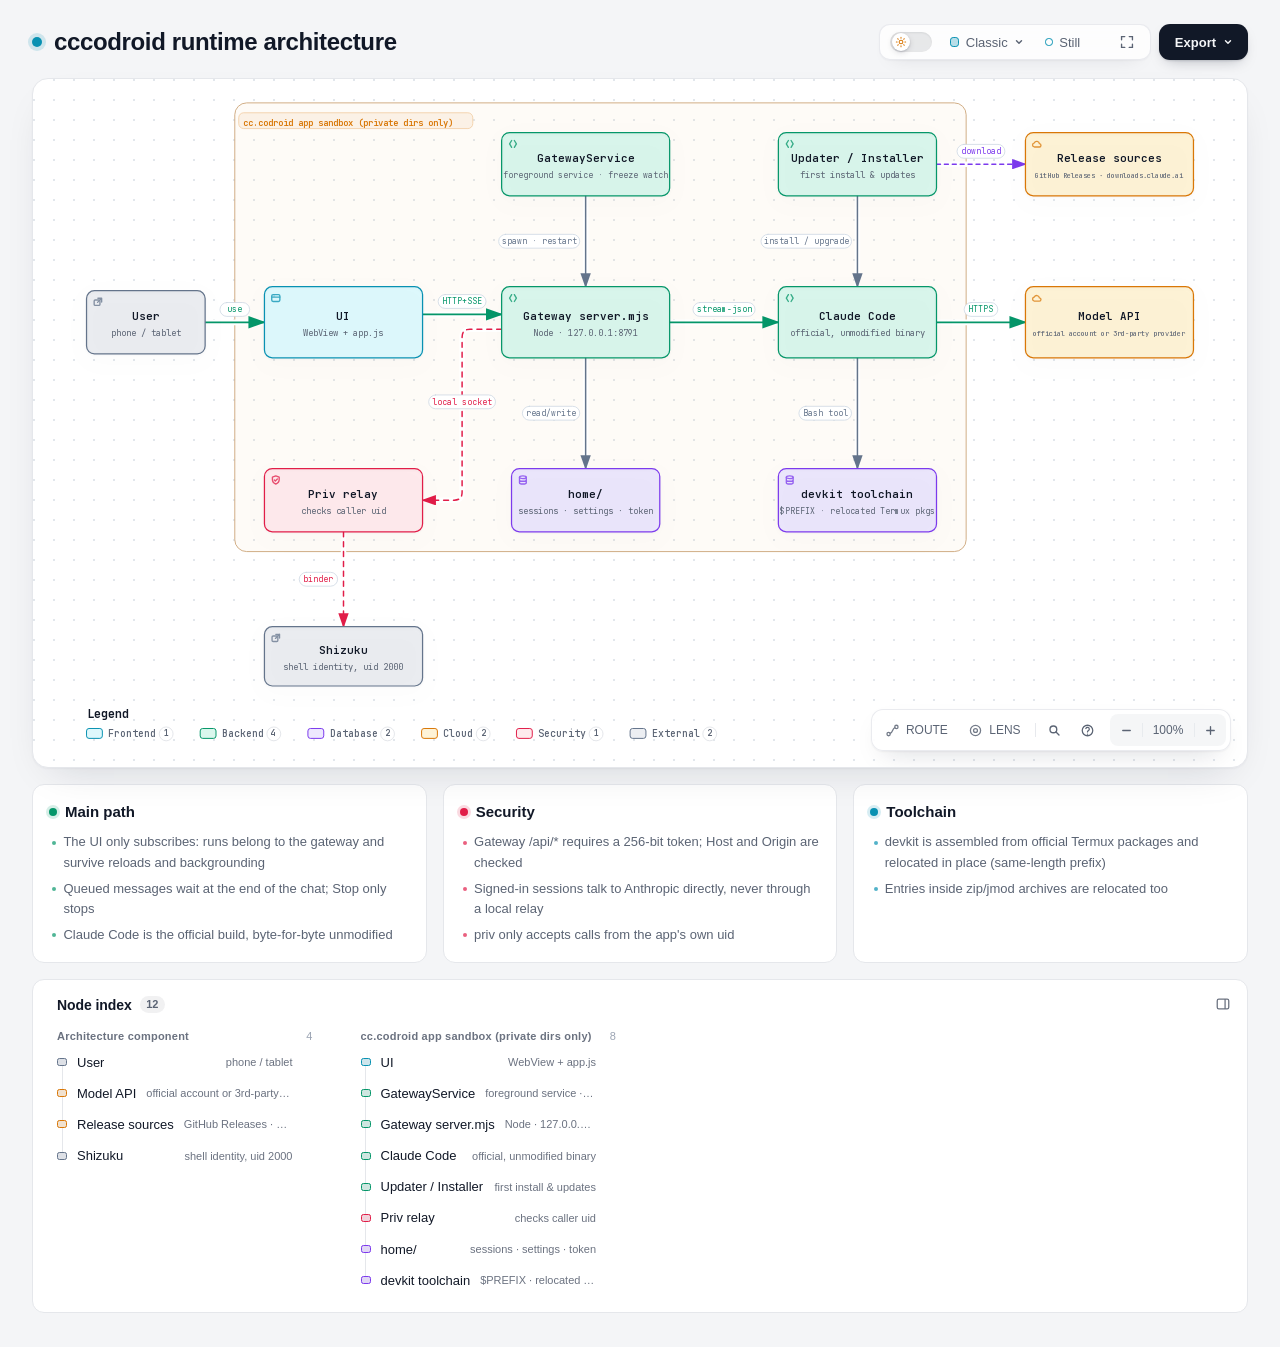
==== docs/diagrams/cccodroid-architecture.en.html @ 5d757b3b "v0.1.4：繁体中文界面；README 架构图改为随系统外观切换的浅色/深色 PNG（照 livehime-macos 惯例） - 界面第 9 种语言：繁體中文（zh-tw / zh-hk / zh" ====
<!DOCTYPE html>
<html lang="en" data-theme="dark" data-preset="classic">
<head>
  <meta charset="UTF-8">
  <meta name="viewport" content="width=device-width, initial-scale=1.0">
  <meta name="generator" content="archify 3.1.0">
  <meta name="archify-reader-contract" content="declared-wide-v1">
  <title>cccodroid runtime architecture Diagram</title>
  <script>
    // Resolve the theme before first paint so light-preference users don't
    // see a dark flash. The toolbar script below re-applies with UI state.
    (function () {
      try {
        var theme = null;
        try {
          var param = new URLSearchParams(window.location.search).get('theme');
          if (param === 'light' || param === 'dark') theme = param;
          if (new URLSearchParams(window.location.search).get('embed') === '1') {
            document.documentElement.setAttribute('data-embed', 'true');
          }
          if (new URLSearchParams(window.location.search).get('present') === '1') {
            document.documentElement.setAttribute('data-present', 'true');
          }
        } catch (_) {}
        if (!theme) {
          try { theme = localStorage.getItem('archify-theme'); } catch (_) {}
        }
        if (theme !== 'light' && theme !== 'dark') {
          theme = window.matchMedia('(prefers-color-scheme: light)').matches ? 'light' : 'dark';
        }
        document.documentElement.setAttribute('data-theme', theme);
      } catch (_) {}
    })();
  </script>
  <style id="archify-fonts">
/*
JetBrains Mono variable WOFF2 subsets from Google Fonts service revision v24.
These fixed bytes are shared by the viewer and its SVG/raster exports.
No local() source: an installed copy must not override the bundled font.
Uncovered characters (including CJK) still use the system fallback stack.
Upstream: https://github.com/JetBrains/JetBrainsMono

cyrillic-ext    1664 bytes  sha256 9343de2ca5d9549f792e7962375af8efb0f320c7643bfd36c884b5a30e5c396f
cyrillic        8892 bytes  sha256 4995a9a43ac659ec32fcd8b463755cd6a07b31a6e6b3894a6a153b661cf490e2
greek           6800 bytes  sha256 49c3da6c9a2b279b0f1f860f5cfb1f5dc38d88a5c7be9c9b1837bbc4e3db6111
vietnamese      5872 bytes  sha256 d44eb1936043a56038eb02dd70b243f379bef65783f94ec12f277550720411f1
latin-ext      11596 bytes  sha256 9c38cb2d0d2d93c1ee6e21fa78db76f13ea7e15e15cc64214c7ca89b6aaa35c4
latin          31340 bytes  sha256 2c32b9b3ee358c119e210f6f5195f9bd34894d78a785ff2e95d60e718e400af4

Copyright 2020 The JetBrains Mono Project Authors (https://github.com/JetBrains/JetBrainsMono)

This Font Software is licensed under the SIL Open Font License, Version 1.1.
This license is copied below, and is also available with a FAQ at:
https://openfontlicense.org


-----------------------------------------------------------
SIL OPEN FONT LICENSE Version 1.1 - 26 February 2007
-----------------------------------------------------------

PREAMBLE
The goals of the Open Font License (OFL) are to stimulate worldwide
development of collaborative font projects, to support the font creation
efforts of academic and linguistic communities, and to provide a free and
open framework in which fonts may be shared and improved in partnership
with others.

The OFL allows the licensed fonts to be used, studied, modified and
redistributed freely as long as they are not sold by themselves. The
fonts, including any derivative works, can be bundled, embedded,
redistributed and/or sold with any software provided that any reserved
names are not used by derivative works. The fonts and derivatives,
however, cannot be released under any other type of license. The
requirement for fonts to remain under this license does not apply
to any document created using the fonts or their derivatives.

DEFINITIONS
"Font Software" refers to the set of files released by the Copyright
Holder(s) under this license and clearly marked as such. This may
include source files, build scripts and documentation.

"Reserved Font Name" refers to any names specified as such after the
copyright statement(s).

"Original Version" refers to the collection of Font Software components as
distributed by the Copyright Holder(s).

"Modified Version" refers to any derivative made by adding to, deleting,
or substituting -- in part or in whole -- any of the components of the
Original Version, by changing formats or by porting the Font Software to a
new environment.

"Author" refers to any designer, engineer, programmer, technical
writer or other person who contributed to the Font Software.

PERMISSION & CONDITIONS
Permission is hereby granted, free of charge, to any person obtaining
a copy of the Font Software, to use, study, copy, merge, embed, modify,
redistribute, and sell modified and unmodified copies of the Font
Software, subject to the following conditions:

1) Neither the Font Software nor any of its individual components,
in Original or Modified Versions, may be sold by itself.

2) Original or Modified Versions of the Font Software may be bundled,
redistributed and/or sold with any software, provided that each copy
contains the above copyright notice and this license. These can be
included either as stand-alone text files, human-readable headers or
in the appropriate machine-readable metadata fields within text or
binary files as long as those fields can be easily viewed by the user.

3) No Modified Version of the Font Software may use the Reserved Font
Name(s) unless explicit written permission is granted by the corresponding
Copyright Holder. This restriction only applies to the primary font name as
presented to the users.

4) The name(s) of the Copyright Holder(s) or the Author(s) of the Font
Software shall not be used to promote, endorse or advertise any
Modified Version, except to acknowledge the contribution(s) of the
Copyright Holder(s) and the Author(s) or with their explicit written
permission.

5) The Font Software, modified or unmodified, in part or in whole,
must be distributed entirely under this license, and must not be
distributed under any other license. The requirement for fonts to
remain under this license does not apply to any document created
using the Font Software.

TERMINATION
This license becomes null and void if any of the above conditions are
not met.

DISCLAIMER
THE FONT SOFTWARE IS PROVIDED "AS IS", WITHOUT WARRANTY OF ANY KIND,
EXPRESS OR IMPLIED, INCLUDING BUT NOT LIMITED TO ANY WARRANTIES OF
MERCHANTABILITY, FITNESS FOR A PARTICULAR PURPOSE AND NONINFRINGEMENT
OF COPYRIGHT, PATENT, TRADEMARK, OR OTHER RIGHT. IN NO EVENT SHALL THE
COPYRIGHT HOLDER BE LIABLE FOR ANY CLAIM, DAMAGES OR OTHER LIABILITY,
INCLUDING ANY GENERAL, SPECIAL, INDIRECT, INCIDENTAL, OR CONSEQUENTIAL
DAMAGES, WHETHER IN AN ACTION OF CONTRACT, TORT OR OTHERWISE, ARISING
FROM, OUT OF THE USE OR INABILITY TO USE THE FONT SOFTWARE OR FROM
OTHER DEALINGS IN THE FONT SOFTWARE.
*/
    /* cyrillic-ext */
    @font-face { font-family: 'JetBrains Mono'; font-style: normal; font-weight: 400 800; font-display: swap;
      src: url([data-uri]) format('woff2');
      unicode-range: U+0460-052F, U+1C80-1C8A, U+20B4, U+2DE0-2DFF, U+A640-A69F, U+FE2E-FE2F; }
    /* cyrillic */
    @font-face { font-family: 'JetBrains Mono'; font-style: normal; font-weight: 400 800; font-display: swap;
      src: url([data-uri]) format('woff2');
      unicode-range: U+0301, U+0400-045F, U+0490-0491, U+04B0-04B1, U+2116; }
    /* greek */
    @font-face { font-family: 'JetBrains Mono'; font-style: normal; font-weight: 400 800; font-display: swap;
      src: url([data-uri]) format('woff2');
      unicode-range: U+0370-0377, U+037A-037F, U+0384-038A, U+038C, U+038E-03A1, U+03A3-03FF; }
    /* vietnamese */
    @font-face { font-family: 'JetBrains Mono'; font-style: normal; font-weight: 400 800; font-display: swap;
      src: url([data-uri]) format('woff2');
      unicode-range: U+0102-0103, U+0110-0111, U+0128-0129, U+0168-0169, U+01A0-01A1, U+01AF-01B0, U+0300-0301, U+0303-0304, U+0308-0309, U+0323, U+0329, U+1EA0-1EF9, U+20AB; }
    /* latin-ext */
    @font-face { font-family: 'JetBrains Mono'; font-style: normal; font-weight: 400 800; font-display: swap;
      src: url([data-uri]) format('woff2');
      unicode-range: U+0100-02BA, U+02BD-02C5, U+02C7-02CC, U+02CE-02D7, U+02DD-02FF, U+0304, U+0308, U+0329, U+1D00-1DBF, U+1E00-1E9F, U+1EF2-1EFF, U+2020, U+20A0-20AB, U+20AD-20C0, U+2113, U+2C60-2C7F, U+A720-A7FF; }
    /* latin */
    @font-face { font-family: 'JetBrains Mono'; font-style: normal; font-weight: 400 800; font-display: swap;
      src: url([data-uri]) format('woff2');
      unicode-range: U+0000-00FF, U+0131, U+0152-0153, U+02BB-02BC, U+02C6, U+02DA, U+02DC, U+0304, U+0308, U+0329, U+2000-206F, U+20AC, U+2122, U+2191, U+2193, U+2212, U+2215, U+FEFF, U+FFFD; }
  </style>
  <style>
    /* ==========================================================
       THEME VARIABLES — switch by toggling [data-theme] on <html>
       ========================================================== */
    :root,
    [data-theme="dark"] {
      --bg: #020617;
      --grid: #1e293b;
      --canvas-dot: rgba(148, 163, 184, 0.16);
      --text: #ffffff;
      --text-muted: #94a3b8;
      --text-dim: #475569;
      /* UI chrome and menu hints need more contrast than SVG .t-dim accents */
      --text-faint: #7d8da1;

      --panel: rgba(15, 23, 42, 0.5);
      --panel-border: #1e293b;
      --lane-fill: rgba(15, 23, 42, 0.22);
      --lane-stroke: #334155;

      --arrow: #94a3b8;
      --arrow-emphasis: #34d399;

      /* Opaque mask color used behind semi-transparent component fills
         so the arrows drawn underneath are properly hidden. */
      --mask: #0f172a;

      --frontend-fill:    rgba(8, 51, 68, 0.4);
      --frontend-stroke:  #22d3ee;
      --backend-fill:     rgba(6, 78, 59, 0.4);
      --backend-stroke:   #34d399;
      --database-fill:    rgba(76, 29, 149, 0.4);
      --database-stroke:  #a78bfa;
      --cloud-fill:       rgba(120, 53, 15, 0.3);
      --cloud-stroke:     #fbbf24;
      --security-fill:    rgba(136, 19, 55, 0.4);
      --security-stroke:  #fb7185;
      --messagebus-fill:  rgba(251, 146, 60, 0.3);
      --messagebus-stroke:#fb923c;
      --external-fill:    rgba(30, 41, 59, 0.5);
      --external-stroke:  #94a3b8;

      --toolbar-bg:       rgba(15, 23, 42, 0.8);
      --toolbar-border:   #334155;
      --toolbar-text:     #e2e8f0;
      --toolbar-hover:    rgba(15, 23, 42, 0.95);
      --toolbar-menu-bg:  #0f172a;
    }

    [data-theme="light"] {
      --bg: #f4f5f7;
      --grid: #e9edf2;
      --canvas-dot: #e2e7ec;
      --text: #111827;
      --text-muted: #5b6474;
      --text-dim: #9aa3b2;
      --text-faint: #6b7280;

      --panel: #ffffff;
      --panel-border: #e5e7eb;
      --lane-fill: rgba(248, 250, 252, 0.65);
      --lane-stroke: #cbd5e1;

      --arrow: #64748b;
      --arrow-emphasis: #059669;

      --mask: #ffffff;

      --frontend-fill: rgba(34, 211, 238, 0.15);
      --frontend-stroke: #0891b2;
      --backend-fill: rgba(52, 211, 153, 0.18);
      --backend-stroke: #059669;
      --database-fill: rgba(167, 139, 250, 0.2);
      --database-stroke: #7c3aed;
      --cloud-fill: rgba(251, 191, 36, 0.18);
      --cloud-stroke: #d97706;
      --security-fill: rgba(251, 113, 133, 0.15);
      --security-stroke: #e11d48;
      --messagebus-fill: rgba(251, 146, 60, 0.15);
      --messagebus-stroke: #ea580c;
      --external-fill: rgba(148, 163, 184, 0.18);
      --external-stroke: #64748b;

      --toolbar-bg:       rgba(255, 255, 255, 0.92);
      --toolbar-border:   #cbd5e1;
      --toolbar-text:     #334155;
      --toolbar-hover:    #ffffff;
      --toolbar-menu-bg:  #ffffff;
    }

    /* ==========================================================
       SIGNAL FLOW — an opt-in, motion-forward visual preset.
       The variables also target a standalone exported SVG, whose
       root carries data-preset and data-theme directly.
       ========================================================== */
    [data-preset="signal-flow"][data-theme="dark"] {
      --bg: #030711;
      --grid: #15233a;
      --panel: rgba(6, 14, 28, 0.78);
      --panel-border: #1d3350;
      --lane-fill: rgba(9, 22, 40, 0.5);
      --lane-stroke: #2c4564;
      --text: #f5fbff;
      --text-muted: #9eb0c7;
      --text-dim: #52667f;
      --text-faint: #7890ad;
      --mask: #07101e;
      --frontend-fill: rgba(6, 182, 212, 0.14);
      --frontend-stroke: #67e8f9;
      --backend-fill: rgba(16, 185, 129, 0.14);
      --backend-stroke: #5eead4;
      --database-fill: rgba(139, 92, 246, 0.16);
      --database-stroke: #c4b5fd;
      --cloud-fill: rgba(245, 158, 11, 0.13);
      --cloud-stroke: #fcd34d;
      --security-fill: rgba(244, 63, 94, 0.13);
      --security-stroke: #fda4af;
      --messagebus-fill: rgba(249, 115, 22, 0.13);
      --messagebus-stroke: #fdba74;
      --external-fill: rgba(71, 85, 105, 0.24);
      --external-stroke: #a5b4c7;
      --arrow: #7890ad;
      --arrow-emphasis: #2dd4bf;
      --toolbar-bg: rgba(7, 16, 30, 0.86);
      --toolbar-border: #29415f;
      --toolbar-menu-bg: #07101e;
    }

    [data-preset="signal-flow"][data-theme="light"] {
      --bg: #f4f9fc;
      --grid: #d4e5ee;
      --panel: rgba(255, 255, 255, 0.82);
      --panel-border: #bfd5e2;
      --lane-fill: rgba(232, 243, 248, 0.62);
      --lane-stroke: #a9c5d5;
      --text: #102638;
      --text-muted: #587287;
      --text-dim: #8aa2b4;
      --text-faint: #668397;
      --mask: #ffffff;
      --frontend-fill: rgba(6, 182, 212, 0.09);
      --frontend-stroke: #0789a1;
      --backend-fill: rgba(5, 150, 105, 0.09);
      --backend-stroke: #087f69;
      --database-fill: rgba(124, 58, 237, 0.09);
      --database-stroke: #7254c7;
      --cloud-fill: rgba(217, 119, 6, 0.08);
      --cloud-stroke: #b9670b;
      --security-fill: rgba(225, 29, 72, 0.08);
      --security-stroke: #c53a59;
      --messagebus-fill: rgba(234, 88, 12, 0.08);
      --messagebus-stroke: #c65f27;
      --external-fill: rgba(100, 116, 139, 0.1);
      --external-stroke: #607a8c;
      --arrow: #7b97aa;
      --arrow-emphasis: #0d9488;
    }

    /* ==========================================================
       BLUEPRINT — a review-first drafting preset for deployment,
       infrastructure, and technical design documentation. It keeps
       the same semantic palette and geometry while trading glow for
       precise grid contrast, squared materials, and drafting marks.
       ========================================================== */
    [data-preset="blueprint"][data-theme="dark"] {
      --bg: #06131f;
      --grid: #17425a;
      --panel: rgba(7, 27, 43, 0.9);
      --panel-border: #27627f;
      --lane-fill: rgba(10, 43, 66, 0.36);
      --lane-stroke: #34799a;
      --text: #e3f6ff;
      --text-muted: #91b8ca;
      --text-dim: #557e92;
      --text-faint: #739caf;
      --mask: #0a2031;
      --frontend-fill: rgba(26, 157, 193, 0.14);
      --frontend-stroke: #66d9ef;
      --backend-fill: rgba(31, 155, 124, 0.13);
      --backend-stroke: #69dfbd;
      --database-fill: rgba(120, 105, 196, 0.14);
      --database-stroke: #b4a8ff;
      --cloud-fill: rgba(197, 145, 43, 0.13);
      --cloud-stroke: #ffd166;
      --security-fill: rgba(199, 76, 104, 0.13);
      --security-stroke: #ff8da1;
      --messagebus-fill: rgba(207, 112, 49, 0.13);
      --messagebus-stroke: #ffad66;
      --external-fill: rgba(84, 119, 139, 0.18);
      --external-stroke: #a7cad9;
      --arrow: #78a3b7;
      --arrow-emphasis: #64dfc1;
      --toolbar-bg: rgba(7, 28, 45, 0.92);
      --toolbar-border: #34799a;
      --toolbar-text: #d8f3ff;
      --toolbar-hover: rgba(18, 58, 83, 0.95);
      --toolbar-menu-bg: #0a2031;
    }

    [data-preset="blueprint"][data-theme="light"] {
      --bg: #edf7fa;
      --grid: #b5d5e1;
      --panel: rgba(249, 253, 255, 0.94);
      --panel-border: #78aabd;
      --lane-fill: rgba(210, 232, 240, 0.42);
      --lane-stroke: #83b2c4;
      --text: #123344;
      --text-muted: #4e7486;
      --text-dim: #86a6b4;
      --text-faint: #668c9d;
      --mask: #f9fdff;
      --frontend-fill: rgba(8, 145, 178, 0.08);
      --frontend-stroke: #087f9c;
      --backend-fill: rgba(5, 128, 101, 0.08);
      --backend-stroke: #08755f;
      --database-fill: rgba(100, 75, 180, 0.08);
      --database-stroke: #6757a8;
      --cloud-fill: rgba(181, 120, 15, 0.08);
      --cloud-stroke: #a86609;
      --security-fill: rgba(190, 48, 80, 0.07);
      --security-stroke: #b32f50;
      --messagebus-fill: rgba(196, 81, 22, 0.07);
      --messagebus-stroke: #b65120;
      --external-fill: rgba(79, 112, 128, 0.08);
      --external-stroke: #506f7e;
      --arrow: #6d93a5;
      --arrow-emphasis: #087f69;
      --toolbar-bg: rgba(247, 252, 254, 0.94);
      --toolbar-border: #8ab5c5;
      --toolbar-text: #294f61;
      --toolbar-hover: #ffffff;
      --toolbar-menu-bg: #f9fdff;
    }

    /* ==========================================================
       EDITORIAL — a warm, publication-minded preset for design
       reviews, launch notes, and documentation. The diagram keeps
       the same semantic palette and exact geometry, but trades
       software chrome for paper, ink, ruled structure, and one
       restrained vermilion accent.
       ========================================================== */
    [data-preset="editorial"][data-theme="dark"] {
      --bg: #181611;
      --grid: #39342a;
      --panel: rgba(35, 31, 24, 0.96);
      --panel-border: #625a4a;
      --lane-fill: rgba(52, 46, 35, 0.46);
      --lane-stroke: #726957;
      --text: #f4eddf;
      --text-muted: #b9ae9b;
      --text-dim: #776e60;
      --text-faint: #9d917e;
      --mask: #231f18;
      --frontend-fill: rgba(43, 133, 142, 0.16);
      --frontend-stroke: #7fc6c7;
      --backend-fill: rgba(63, 132, 92, 0.16);
      --backend-stroke: #8fc29e;
      --database-fill: rgba(117, 91, 141, 0.17);
      --database-stroke: #c0a4d0;
      --cloud-fill: rgba(170, 119, 49, 0.16);
      --cloud-stroke: #d8ad68;
      --security-fill: rgba(157, 69, 65, 0.17);
      --security-stroke: #df9085;
      --messagebus-fill: rgba(174, 79, 42, 0.16);
      --messagebus-stroke: #df946f;
      --external-fill: rgba(126, 115, 96, 0.18);
      --external-stroke: #b8ad99;
      --arrow: #948978;
      --arrow-emphasis: #dd6b3d;
      --toolbar-bg: rgba(35, 31, 24, 0.92);
      --toolbar-border: #625a4a;
      --toolbar-text: #eee5d5;
      --toolbar-hover: #302a20;
      --toolbar-menu-bg: #231f18;
    }

    [data-preset="editorial"][data-theme="light"] {
      --bg: #f2eee5;
      --grid: #d8d0c2;
      --panel: rgba(251, 248, 241, 0.97);
      --panel-border: #c4b9a6;
      --lane-fill: rgba(229, 221, 207, 0.42);
      --lane-stroke: #b8aa94;
      --text: #242018;
      --text-muted: #6f6658;
      --text-dim: #a09788;
      --text-faint: #817767;
      --mask: #fbf8f1;
      --frontend-fill: rgba(31, 117, 126, 0.09);
      --frontend-stroke: #287e84;
      --backend-fill: rgba(42, 119, 75, 0.09);
      --backend-stroke: #397b53;
      --database-fill: rgba(105, 75, 130, 0.09);
      --database-stroke: #765d86;
      --cloud-fill: rgba(157, 103, 31, 0.1);
      --cloud-stroke: #9a671f;
      --security-fill: rgba(153, 58, 52, 0.09);
      --security-stroke: #9e463f;
      --messagebus-fill: rgba(182, 70, 27, 0.09);
      --messagebus-stroke: #ad4b25;
      --external-fill: rgba(101, 91, 75, 0.09);
      --external-stroke: #746b5e;
      --arrow: #8a806f;
      --arrow-emphasis: #bb4c23;
      --toolbar-bg: rgba(251, 248, 241, 0.94);
      --toolbar-border: #c4b9a6;
      --toolbar-text: #40392f;
      --toolbar-hover: #fffdf8;
      --toolbar-menu-bg: #fbf8f1;
    }

    * { margin: 0; padding: 0; box-sizing: border-box; }

    body {
      --archify-page-top: 2rem;
      font-family: -apple-system, BlinkMacSystemFont, 'Segoe UI', 'PingFang SC', 'Hiragino Sans GB', 'Microsoft YaHei', 'Noto Sans CJK SC', 'Noto Sans', Roboto, 'Helvetica Neue', Arial, sans-serif;
      -webkit-font-smoothing: antialiased;
      background: var(--bg);
      min-height: 100vh;
      padding: var(--archify-page-top) 2rem 2rem;
      color: var(--text);
      /* Theme surfaces change together; animating the page background leaves it
         visibly out of sync with the SVG and panel for the first 200ms. */
    }

    html[data-preset="signal-flow"] body {
      background-image:
        radial-gradient(circle at 18% -8%, rgba(34, 211, 238, 0.14), transparent 34rem),
        radial-gradient(circle at 92% 18%, rgba(139, 92, 246, 0.12), transparent 30rem);
      background-attachment: fixed;
    }
    html[data-preset="signal-flow"][data-theme="light"] body {
      background-image:
        radial-gradient(circle at 18% -8%, rgba(6, 182, 212, 0.12), transparent 34rem),
        radial-gradient(circle at 92% 18%, rgba(139, 92, 246, 0.08), transparent 30rem);
    }
    html[data-preset="blueprint"] body {
      background-image:
        linear-gradient(var(--grid) 1px, transparent 1px),
        linear-gradient(90deg, var(--grid) 1px, transparent 1px);
      background-size: 32px 32px;
      background-position: -1px -1px;
      background-attachment: fixed;
    }
    html[data-preset="editorial"] body {
      background-image:
        linear-gradient(90deg, transparent 0, transparent 5.4rem, color-mix(in srgb, var(--security-stroke) 18%, transparent) 5.4rem, color-mix(in srgb, var(--security-stroke) 18%, transparent) calc(5.4rem + 1px), transparent calc(5.4rem + 1px)),
        repeating-linear-gradient(0deg, transparent 0, transparent 31px, color-mix(in srgb, var(--grid) 36%, transparent) 31px, color-mix(in srgb, var(--grid) 36%, transparent) 32px);
      background-attachment: fixed;
    }

    /* Gallery/embed mode keeps the generated artifact as the source of truth
       while presenting only its diagram surface inside a proof card. */
    html[data-embed="true"] body {
      min-height: 0;
      padding: 0;
      overflow: hidden;
      background: var(--bg);
      background-image: none;
    }
    html[data-embed="true"] .toolbar,
    html[data-embed="true"] .header,
    html[data-embed="true"] .cards,
    html[data-embed="true"] .diagram-nav,
    html[data-embed="true"] .overview-map,
    html[data-embed="true"] .focus-chip,
    html[data-embed="true"] .route-probe,
    html[data-embed="true"] .semantic-lens,
    html[data-embed="true"] .diagram-guide,
    html[data-embed="true"] .node-finder,
    html[data-embed="true"] .node-outline { display: none !important; }
    html[data-embed="true"] .container { max-width: none; }
    html[data-embed="true"] .diagram-container {
      padding: 0.5rem;
      border: 0;
      border-radius: 0;
      box-shadow: none;
    }
    html[data-embed="true"] .diagram-container svg { min-width: 0; }

    /* Presentation Stage is a viewer-only layer: it gives the live diagram
       the viewport while keeping guided views, theme, focus, and exports real.
       Embed mode wins when both query parameters are present. */
    html[data-present="true"]:not([data-embed="true"]) body {
      --archify-page-top: 1rem;
      height: 100dvh;
      min-height: 0;
      padding: 1rem;
      overflow: hidden;
    }
    html[data-present="true"]:not([data-embed="true"]) .container {
      display: flex;
      flex-direction: column;
      gap: 0.75rem;
      width: 100%;
      max-width: none;
      height: calc(100dvh - 2rem);
    }
    html[data-present="true"]:not([data-embed="true"]) .header {
      flex: none;
      min-width: 0;
      margin: 0;
      padding-right: 23rem;
    }
    html[data-present="true"]:not([data-embed="true"]) .header-row { margin-bottom: 0.25rem; }
    html[data-present="true"]:not([data-embed="true"]) .subtitle {
      overflow: hidden;
      text-overflow: ellipsis;
      white-space: nowrap;
    }

    html[data-present="true"]:not([data-embed="true"]) .diagram-container {
      display: flex;
      flex: 1 1 auto;
      align-items: center;
      justify-content: center;
      min-height: 0;
      padding: 0.75rem;
      padding-bottom: calc(0.75rem + var(--archify-nav-reserve));
    }
    html[data-present="true"]:not([data-embed="true"]) .diagram-container > svg {
      flex: 1 1 auto;
      height: 100%;
      min-height: 0;
      width: 100%;
      min-width: 0;
    }
    html[data-present="true"]:not([data-embed="true"]) .cards { display: none; }
    html[data-present="true"]:not([data-embed="true"]) #btn-present {
      border-color: var(--frontend-stroke);
      color: var(--frontend-stroke);
    }

    /* The reader owns only the outer scale. Compact automatic sequences fit at
       their authored text size or larger. Long sequences and waterfall rows
       favor reading width and page scroll; other diagrams keep height fitting.
       Small automatic canvases retain a modest scale inside a usable shell.
       Every strategy preserves the authored SVG/viewBox and semantic geometry. */
    .container {
      width: 100%;
      max-width: var(--archify-reader-width, 1440px);
      margin: 0 auto;
    }
    html[data-reader-area="true"] .diagram-container {
      min-height: var(--archify-diagram-min-height);
      display: flex;
      align-items: center;
    }
    html[data-reader-area="true"] .diagram-container > svg { flex-shrink: 0; }
    /* The original SVG legend can use the outer corner while the capped or fitted
       diagram stays centered. The container still clips all outer paint. */
    .diagram-container:has([data-reader-legend-corner]) > svg { overflow: visible; }
    .diagram-container [data-reader-legend-corner] {
      transform-origin: 0 0;
      transform-box: view-box;
      transform: var(--archify-reader-legend-transform);
    }
    html[data-reader-narrow="true"]:not([data-present="true"]) .diagram-container > svg {
      min-width: 0;
      max-width: var(--archify-diagram-max-width);
      margin-inline: auto;
    }
    @media (min-width: 768px) and (max-height: 920px) {
      .header { margin-bottom: 1rem; }
      .diagram-container { padding: 1rem; }
      .cards { margin-top: 1rem; }
      .card { padding: 1rem; }
    }

    .header { margin-bottom: 1.5rem; padding-right: 29.5rem; }

    html[data-preset="signal-flow"] .header,
    html[data-preset="blueprint"] .header,
    html[data-preset="editorial"] .header { padding-right: 29.5rem; }

    .header-row {
      display: flex;
      align-items: center;
      gap: 0.75rem;
      min-height: 2.75rem;
      margin-bottom: 0.25rem;
    }

    .pulse-dot {
      flex: none;
      width: 10px;
      height: 10px;
      background: var(--frontend-stroke);
      border-radius: 50%;
      box-shadow: 0 0 0 4px color-mix(in srgb, var(--frontend-stroke) 16%, transparent);
      animation: none;
    }

    html[data-motion-capable="true"] .pulse-dot { animation: pulse 2s infinite; }

    @keyframes pulse {
      0%, 100% { opacity: 1; }
      50% { opacity: 0.5; }
    }

    h1 {
      font-size: 1.5rem;
      font-weight: 650;
      line-height: 1.25;
      letter-spacing: -0.015em;
    }

    .subtitle {
      color: var(--text-muted);
      font-size: 0.875rem;
      line-height: 1.55;
      margin-left: 1.375rem;
    }

    html[data-preset="signal-flow"] .header-row::after {
      content: attr(data-preset-badge-signal-flow);
      flex: none;
      margin-left: 0.25rem;
      color: var(--frontend-stroke);
      border: 1px solid var(--frontend-stroke);
      border-radius: 999px;
      padding: 0.28rem 0.6rem;
      font-size: 0.625rem;
      letter-spacing: 0.12em;
      opacity: 0.82;
      box-shadow: 0 0 20px rgba(34, 211, 238, 0.12);
      white-space: nowrap;
    }

    html[data-preset="blueprint"] .pulse-dot {
      width: 10px;
      height: 10px;
      border: 1px solid var(--frontend-stroke);
      border-radius: 1px;
      background: transparent;
      box-shadow: inset 0 0 0 2px var(--bg);
      transform: rotate(45deg);
      animation: none;
    }
    html[data-preset="blueprint"] .header-row::after {
      content: attr(data-preset-badge-blueprint);
      flex: none;
      margin-left: 0.25rem;
      padding: 0.28rem 0.55rem;
      border-top: 1px solid var(--frontend-stroke);
      border-bottom: 1px solid var(--frontend-stroke);
      color: var(--frontend-stroke);
      font-size: 0.5625rem;
      font-weight: 700;
      letter-spacing: 0.14em;
      white-space: nowrap;
    }

    html[data-preset="editorial"] h1,
    html[data-preset="editorial"] .card h3 {
      font-family: Georgia, 'Times New Roman', 'Songti SC', STSong, serif;
      letter-spacing: -0.02em;
    }
    html[data-preset="editorial"] h1 { font-size: 1.72rem; font-weight: 600; }
    html[data-preset="editorial"] .pulse-dot {
      width: 9px;
      height: 9px;
      border: 1px solid var(--arrow-emphasis);
      border-radius: 0;
      background: var(--arrow-emphasis);
      box-shadow: 0 0 0 3px color-mix(in srgb, var(--arrow-emphasis) 14%, transparent);
      transform: rotate(45deg);
      animation: none;
    }
    html[data-preset="editorial"] .header-row::after {
      content: attr(data-preset-badge-editorial);
      flex: none;
      margin-left: 0.25rem;
      padding: 0.32rem 0 0.24rem;
      border-bottom: 2px solid var(--arrow-emphasis);
      color: var(--arrow-emphasis);
      font-family: Georgia, 'Times New Roman', serif;
      font-size: 0.625rem;
      font-style: italic;
      font-weight: 600;
      letter-spacing: 0.08em;
      white-space: nowrap;
    }

    .diagram-container {
      --archify-nav-reserve: 0px;
      background: var(--panel);
      border-radius: 1rem;
      border: 1px solid var(--panel-border);
      box-shadow: 0 1px 2px rgba(15, 23, 42, 0.04), 0 16px 40px -20px rgba(15, 23, 42, 0.18);
      padding: 1.5rem;
      padding-bottom: calc(1.5rem + var(--archify-nav-reserve));
      overflow: hidden;
      position: relative;
    }

    html[data-preset="signal-flow"] .diagram-container {
      position: relative;
      overflow: hidden;
      background: linear-gradient(180deg, rgba(8, 20, 38, 0.82), rgba(3, 8, 18, 0.94));
      box-shadow: inset 0 1px 0 rgba(255, 255, 255, 0.04), 0 28px 80px rgba(0, 0, 0, 0.34);
    }
    html[data-preset="signal-flow"][data-theme="light"] .diagram-container {
      background: linear-gradient(180deg, rgba(255, 255, 255, 0.9), rgba(237, 246, 250, 0.94));
      box-shadow: inset 0 1px 0 rgba(255, 255, 255, 0.72), 0 24px 60px rgba(45, 78, 99, 0.12);
    }
    html[data-preset="blueprint"] .diagram-container {
      border-color: var(--panel-border);
      border-radius: 0.35rem;
      background: var(--panel);
      box-shadow:
        inset 0 0 0 1px color-mix(in srgb, var(--panel-border) 34%, transparent),
        0 18px 48px rgba(0, 0, 0, 0.16);
    }
    html[data-preset="blueprint"] .diagram-container::after {
      content: "";
      position: absolute;
      z-index: 10;
      inset: 0.7rem;
      pointer-events: none;
      background:
        linear-gradient(var(--frontend-stroke), var(--frontend-stroke)) left top / 1.35rem 1px no-repeat,
        linear-gradient(var(--frontend-stroke), var(--frontend-stroke)) left top / 1px 1.35rem no-repeat,
        linear-gradient(var(--frontend-stroke), var(--frontend-stroke)) right top / 1.35rem 1px no-repeat,
        linear-gradient(var(--frontend-stroke), var(--frontend-stroke)) right top / 1px 1.35rem no-repeat,
        linear-gradient(var(--frontend-stroke), var(--frontend-stroke)) left bottom / 1.35rem 1px no-repeat,
        linear-gradient(var(--frontend-stroke), var(--frontend-stroke)) left bottom / 1px 1.35rem no-repeat,
        linear-gradient(var(--frontend-stroke), var(--frontend-stroke)) right bottom / 1.35rem 1px no-repeat,
        linear-gradient(var(--frontend-stroke), var(--frontend-stroke)) right bottom / 1px 1.35rem no-repeat;
      opacity: 0.58;
    }
    html[data-preset="editorial"] .diagram-container {
      overflow: hidden;
      border-color: var(--panel-border);
      border-radius: 0.38rem;
      background:
        linear-gradient(90deg, color-mix(in srgb, var(--security-fill) 58%, transparent), transparent 12%),
        var(--panel);
      box-shadow:
        0 1px 0 color-mix(in srgb, var(--text) 6%, transparent),
        0 18px 48px color-mix(in srgb, #000 19%, transparent);
    }
    html[data-preset="editorial"] .diagram-container::after {
      position: absolute;
      z-index: 10;
      top: 0.72rem;
      right: 1.25rem;
      padding: 0.2rem 0.52rem;
      border: 1px solid var(--panel-border);
      background: var(--panel);
      color: var(--arrow-emphasis);
      content: attr(data-preset-badge-editorial-plate);
      font-family: Georgia, 'Times New Roman', serif;
      font-size: 0.52rem;
      font-style: italic;
      font-weight: 600;
      letter-spacing: 0.09em;
      pointer-events: none;
    }
    html[data-embed="true"][data-preset="editorial"] .diagram-container::after { display: none; }
    html[data-motion-capable="true"][data-preset="signal-flow"][data-ambient-entry="running"] .diagram-container::before {
      content: "";
      position: absolute;
      inset: 0;
      pointer-events: none;
      background: linear-gradient(115deg, transparent 28%, rgba(103, 232, 249, 0.035) 48%, transparent 68%);
      transform: translateX(-70%);
      animation: archify-signal-scan 4.8s ease-in-out 1 both;
    }

    /* Motion Governor gives the reader a real static state and gives the
       strongest semantic action the only motion budget. Atmosphere resets to
       its authored base instead of freezing mid-cycle. Static artifacts never
       start a decorative pulse or scan. */
    html:not([data-motion-capable="true"]) svg[data-animation="trace"] [data-animate] {
      animation: none !important;
    }
    html:not([data-motion-capable="true"]) svg[data-animation="trace"] [data-graph-role="automatic-crossover"]:has(> [data-animate="edge"]) > [data-graph-role="automatic-crossover-underlay"] {
      animation: none !important;
    }
    html[data-motion="still"] .pulse-dot,
    html[data-motion="still"] .diagram-container::before,
    html[data-motion="still"] svg[data-animation="trace"] [data-animate],
    html[data-motion-owner] .pulse-dot,
    html[data-motion-owner] .diagram-container::before,
    html[data-motion-owner] svg[data-animation="trace"] [data-animate],
    html[data-embed="true"] .pulse-dot,
    html[data-embed="true"] .diagram-container::before,
    html[data-share-playback="true"] .pulse-dot,
    html[data-share-playback="true"] .diagram-container::before,
    html[data-document-hidden="true"] .pulse-dot,
    html[data-document-hidden="true"] .diagram-container::before,
    html[data-document-hidden="true"] svg[data-animation="trace"] [data-animate],
    html[data-motion="still"] svg[data-animation="trace"] [data-graph-role="automatic-crossover"]:has(> [data-animate="edge"]) > [data-graph-role="automatic-crossover-underlay"],
    html[data-motion-owner] svg[data-animation="trace"] [data-graph-role="automatic-crossover"]:has(> [data-animate="edge"]) > [data-graph-role="automatic-crossover-underlay"],
    html[data-embed="true"] svg[data-animation="trace"] [data-graph-role="automatic-crossover"]:has(> [data-animate="edge"]) > [data-graph-role="automatic-crossover-underlay"],
    html[data-share-playback="true"] svg[data-animation="trace"] [data-graph-role="automatic-crossover"]:has(> [data-animate="edge"]) > [data-graph-role="automatic-crossover-underlay"],
    html[data-document-hidden="true"] svg[data-animation="trace"] [data-graph-role="automatic-crossover"]:has(> [data-animate="edge"]) > [data-graph-role="automatic-crossover-underlay"] {
      animation: none !important;
    }
    html[data-motion="still"] .diagram-container::before,
    html[data-motion-owner] .diagram-container::before,
    html[data-embed="true"] .diagram-container::before,
    html[data-share-playback="true"] .diagram-container::before {
      opacity: 0;
    }
    html[data-motion="still"] .intent-trace-flow,
    html[data-motion="still"] .route-probe-flow,
    html[data-motion="still"] .route-journey-flow,
    html[data-motion="still"] .semantic-lens-flow,
    html[data-motion="still"] .diagram-guide,
    html[data-motion="still"] .overview-map-live,
    html[data-document-hidden="true"] .intent-trace-flow,
    html[data-document-hidden="true"] .route-probe-flow,
    html[data-document-hidden="true"] .route-journey-flow,
    html[data-document-hidden="true"] .semantic-lens-flow,
    html[data-document-hidden="true"] .diagram-guide,
    html[data-document-hidden="true"] .overview-map-live {
      animation: none !important;
    }

    html[data-motion="still"] .intent-trace-flow,
    html[data-motion="still"] .route-probe-flow {
      stroke-dasharray: none;
      stroke-dashoffset: 0;
      opacity: 0.72;
    }
    html[data-motion="still"] .route-journey-overlay,
    html[data-document-hidden="true"] .route-journey-overlay { display: none !important; }
    html[data-motion="still"] .relationship-pulse-overlay { display: none !important; }

    html[data-motion="still"] svg [data-node-id],
    html[data-motion="still"] svg [data-edge-from],
    html[data-motion="still"] svg [data-detail],
    html[data-motion="still"] svg [data-detail-anchor],
    html[data-motion="still"] svg [data-legend-hit],
    html[data-motion="still"] svg {
      transition: none !important;
    }

    svg {
      font-family: 'JetBrains Mono', ui-monospace, SFMono-Regular, Menlo, Consolas, 'DejaVu Sans Mono', 'Liberation Mono', 'Noto Sans Mono CJK SC', 'PingFang SC', 'Hiragino Sans GB', 'Microsoft YaHei', monospace;
      width: 100%;
      min-width: min(900px, 100%);
      display: block;
      transform-origin: 0 0;
      transition: transform 0.18s ease;
    }

    .diagram-container.is-camera-moving svg {
      transition: transform 0.42s cubic-bezier(0.22, 1, 0.36, 1);
    }
    .diagram-container.is-camera-transaction svg { transition: none; }
    .diagram-container.is-pannable { cursor: grab; }
    .diagram-container.is-panning { cursor: grabbing; user-select: none; }
    .diagram-container.is-panning svg { transition: none; }

    .diagram-nav {
      position: absolute;
      right: 1rem;
      bottom: 1rem;
      z-index: 12;
      translate: 0 calc(-1 * var(--archify-dock-lift, 0px));
      display: inline-flex;
      align-items: center;
      max-width: calc(100% - 2rem);
      padding: 0.25rem;
      gap: 0.0625rem;
      overflow-x: auto;
      border: 1px solid color-mix(in srgb, var(--panel-border) 80%, transparent);
      border-radius: 0.75rem;
      background: color-mix(in srgb, var(--panel) 84%, transparent);
      box-shadow: 0 1px 2px rgba(15, 23, 42, 0.05), 0 10px 28px -14px rgba(15, 23, 42, 0.28);
      backdrop-filter: blur(14px) saturate(1.2);
      scrollbar-width: none;
    }
    .diagram-nav::-webkit-scrollbar { display: none; }
    .diagram-nav button,
    .focus-chip button {
      border: 0;
      background: transparent;
      color: var(--toolbar-text);
      font: inherit;
      cursor: pointer;
    }
    .diagram-nav button {
      min-width: 2rem;
      height: 2rem;
      padding: 0 0.4rem;
      border-radius: 0.5rem;
      color: var(--text-muted);
      font-size: 0.75rem;
      font-weight: 500;
      letter-spacing: 0;
      transition: background 0.15s, color 0.15s;
    }
    .diagram-nav button:hover,
    .diagram-nav button:focus-visible {
      color: var(--text);
      background: color-mix(in srgb, var(--text) 6%, transparent);
    }
    .diagram-nav button:hover,
    .diagram-nav button:focus-visible,
    .focus-chip button:hover,
    .focus-chip button:focus-visible { background: var(--toolbar-hover); }
    .diagram-nav button:focus-visible,
    .focus-chip button:focus-visible {
      outline: 2px solid var(--frontend-stroke);
      outline-offset: 1px;
    }
    .diagram-nav button:disabled { opacity: 0.38; cursor: default; }
    /* The Guide stays on the ? shortcut; Map only earns dock space once the
       reader has zoomed past the full diagram (or opened it from the keyboard). */
    .diagram-nav button[hidden] { display: none; }
    .diagram-container:not(.is-pannable) #btn-overview-map:not([data-radar-requested]):not(:focus) { display: none; }
    .diagram-nav button:disabled:hover { background: transparent; }
    .diagram-nav #btn-route-probe,
    .diagram-nav #btn-overview-map,
    .diagram-nav #btn-semantic-lens {
      min-width: auto;
      padding-inline: 0.6rem;
      color: var(--text-muted);
      font-weight: 500;
    }
    .diagram-nav #btn-node-finder,
    .diagram-nav [data-view="out"] {
      position: relative;
      margin-left: 0.375rem;
    }
    .diagram-nav #btn-node-finder::before,
    .diagram-nav [data-view="out"]::before {
      position: absolute;
      top: 0.55rem;
      bottom: 0.55rem;
      left: -0.19rem;
      width: 1px;
      background: color-mix(in srgb, var(--panel-border) 90%, transparent);
      content: "";
      pointer-events: none;
    }
    .diagram-nav-icon {
      display: block;
      width: 0.95rem;
      height: 0.95rem;
      margin: auto;
      background: currentColor;
      -webkit-mask-position: center;
      -webkit-mask-repeat: no-repeat;
      -webkit-mask-size: contain;
      mask-position: center;
      mask-repeat: no-repeat;
      mask-size: contain;
    }
    .diagram-nav-icon.find {
      -webkit-mask-image: url("data:image/svg+xml,%3Csvg xmlns='http://www.w3.org/2000/svg' viewBox='0 0 20 20'%3E%3Ccircle cx='8.5' cy='8.5' r='4.5' fill='none' stroke='black' stroke-width='1.8'/%3E%3Cpath d='m12 12 4 4' fill='none' stroke='black' stroke-width='1.8' stroke-linecap='round'/%3E%3C/svg%3E");
      mask-image: url("data:image/svg+xml,%3Csvg xmlns='http://www.w3.org/2000/svg' viewBox='0 0 20 20'%3E%3Ccircle cx='8.5' cy='8.5' r='4.5' fill='none' stroke='black' stroke-width='1.8'/%3E%3Cpath d='m12 12 4 4' fill='none' stroke='black' stroke-width='1.8' stroke-linecap='round'/%3E%3C/svg%3E");
    }
    .diagram-nav-icon.guide {
      -webkit-mask-image: url("data:image/svg+xml,%3Csvg xmlns='http://www.w3.org/2000/svg' viewBox='0 0 20 20'%3E%3Ccircle cx='10' cy='10' r='7' fill='none' stroke='black' stroke-width='1.7'/%3E%3Cpath d='M7.8 7.3a2.4 2.4 0 014.6.9c0 1.8-2.4 2-2.4 3.7M10 14.9h.01' fill='none' stroke='black' stroke-width='1.7' stroke-linecap='round'/%3E%3C/svg%3E");
      mask-image: url("data:image/svg+xml,%3Csvg xmlns='http://www.w3.org/2000/svg' viewBox='0 0 20 20'%3E%3Ccircle cx='10' cy='10' r='7' fill='none' stroke='black' stroke-width='1.7'/%3E%3Cpath d='M7.8 7.3a2.4 2.4 0 014.6.9c0 1.8-2.4 2-2.4 3.7M10 14.9h.01' fill='none' stroke='black' stroke-width='1.7' stroke-linecap='round'/%3E%3C/svg%3E");
    }
    .diagram-nav-icon.minus {
      -webkit-mask-image: url("data:image/svg+xml,%3Csvg xmlns='http://www.w3.org/2000/svg' viewBox='0 0 20 20'%3E%3Cpath d='M5 10h10' fill='none' stroke='black' stroke-width='1.8' stroke-linecap='round'/%3E%3C/svg%3E");
      mask-image: url("data:image/svg+xml,%3Csvg xmlns='http://www.w3.org/2000/svg' viewBox='0 0 20 20'%3E%3Cpath d='M5 10h10' fill='none' stroke='black' stroke-width='1.8' stroke-linecap='round'/%3E%3C/svg%3E");
    }
    .diagram-nav-icon.plus {
      -webkit-mask-image: url("data:image/svg+xml,%3Csvg xmlns='http://www.w3.org/2000/svg' viewBox='0 0 20 20'%3E%3Cpath d='M10 5v10M5 10h10' fill='none' stroke='black' stroke-width='1.8' stroke-linecap='round'/%3E%3C/svg%3E");
      mask-image: url("data:image/svg+xml,%3Csvg xmlns='http://www.w3.org/2000/svg' viewBox='0 0 20 20'%3E%3Cpath d='M10 5v10M5 10h10' fill='none' stroke='black' stroke-width='1.8' stroke-linecap='round'/%3E%3C/svg%3E");
    }
    .diagram-nav [data-view="reset"] {
      display: inline-flex;
      align-items: center;
      justify-content: center;
      gap: 0.2rem;
      min-width: 3.1rem;
      padding-inline: 0.35rem;
    }
    .diagram-nav [data-view="reset"][data-detail-visible] {
      min-width: 3.8rem;
    }
    .diagram-nav-detail {
      color: color-mix(in srgb, var(--toolbar-text) 52%, transparent);
      font-size: 0.44rem;
      font-weight: 700;
      line-height: 1;
      letter-spacing: 0.07em;
    }
    .diagram-nav-percent {
      color: var(--text-muted);
      font-size: 0.75rem;
      font-weight: 500;
      font-variant-numeric: tabular-nums;
      line-height: 1;
    }
    /* Mode buttons carry a small glyph so the dock reads as one icon language. */
    .diagram-nav #btn-route-probe,
    .diagram-nav #btn-overview-map,
    .diagram-nav #btn-semantic-lens {
      display: inline-flex;
      align-items: center;
      gap: 0.375rem;
      padding-inline: 0.55rem 0.65rem;
    }
    .diagram-nav #btn-route-probe::before,
    .diagram-nav #btn-overview-map::before,
    .diagram-nav #btn-semantic-lens::before {
      flex: none;
      width: 0.95rem;
      height: 0.95rem;
      background: currentColor;
      content: "";
      opacity: 0.85;
      -webkit-mask: var(--nav-glyph) center / contain no-repeat;
      mask: var(--nav-glyph) center / contain no-repeat;
    }
    .diagram-nav #btn-route-probe { --nav-glyph: url("data:image/svg+xml,%3Csvg xmlns='http://www.w3.org/2000/svg' viewBox='0 0 20 20'%3E%3Cg fill='none' stroke='black' stroke-width='1.7' stroke-linecap='round'%3E%3Ccircle cx='4.8' cy='14.8' r='2.2'/%3E%3Ccircle cx='15.2' cy='5.2' r='2.2'/%3E%3Cpath d='M6.9 13.9c3.8-1.4 2.6-6.3 6.2-7.8'/%3E%3C/g%3E%3C/svg%3E"); }
    .diagram-nav #btn-overview-map { --nav-glyph: url("data:image/svg+xml,%3Csvg xmlns='http://www.w3.org/2000/svg' viewBox='0 0 20 20'%3E%3Cg fill='none' stroke='black' stroke-width='1.7' stroke-linejoin='round'%3E%3Cpath d='M2.8 5.4 7.4 3.5l5.2 2 4.6-1.9v11l-4.6 1.9-5.2-2-4.6 1.9z'/%3E%3Cpath d='M7.4 3.5v11M12.6 5.5v11'/%3E%3C/g%3E%3C/svg%3E"); }
    .diagram-nav #btn-semantic-lens { --nav-glyph: url("data:image/svg+xml,%3Csvg xmlns='http://www.w3.org/2000/svg' viewBox='0 0 20 20'%3E%3Cg fill='none' stroke='black' stroke-width='1.7'%3E%3Ccircle cx='10' cy='10' r='6.8'/%3E%3Ccircle cx='10' cy='10' r='2.6'/%3E%3C/g%3E%3C/svg%3E"); }
    /* Zoom out / level / zoom in join into one stepper well. */
    .diagram-nav [data-view="out"],
    .diagram-nav [data-view="reset"],
    .diagram-nav [data-view="in"] {
      position: relative;
      border-radius: 0;
      background: color-mix(in srgb, var(--panel-border) 38%, transparent);
    }
    .diagram-nav [data-view="out"] { margin-left: 0.375rem; border-radius: 0.5rem 0 0 0.5rem; }
    .diagram-nav [data-view="out"]::before { display: none; }
    .diagram-nav [data-view="reset"],
    .diagram-nav [data-view="in"] { margin-left: -0.0625rem; }
    .diagram-nav [data-view="in"] { border-radius: 0 0.5rem 0.5rem 0; }
    .diagram-nav [data-view="reset"]::after,
    .diagram-nav [data-view="in"]::after {
      position: absolute;
      top: 0.55rem;
      bottom: 0.55rem;
      left: 0;
      width: 1px;
      background: color-mix(in srgb, var(--panel-border) 75%, transparent);
      content: "";
      pointer-events: none;
    }
    .diagram-nav [data-view="out"]:hover,
    .diagram-nav [data-view="reset"]:hover,
    .diagram-nav [data-view="in"]:hover { background: color-mix(in srgb, var(--panel-border) 60%, transparent); }
    .diagram-nav [data-view="out"]:disabled,
    .diagram-nav [data-view="in"]:disabled { opacity: 1; color: color-mix(in srgb, var(--text-muted) 40%, transparent); }
    .diagram-nav [data-view="out"]:disabled:hover,
    .diagram-nav [data-view="in"]:disabled:hover { background: color-mix(in srgb, var(--panel-border) 38%, transparent); }
    .diagram-nav [data-view="reset"] { min-width: 3.25rem; }
    .diagram-container[data-camera-indicator="true"] .diagram-nav-detail,
    .diagram-container[data-camera-indicator="true"] .diagram-nav-percent { color: var(--frontend-stroke); }
    .diagram-nav #btn-diagram-guide[aria-expanded="true"] {
      color: var(--cloud-stroke);
      background: var(--toolbar-hover);
    }

    /* Semantic Radar is a deliberately simplified, viewer-only overview. It
       uses authored node bounds and the live camera viewport rather than
       cloning the canonical SVG, so IDs, filters, animation, and export state
       stay singular and deterministic. */
    .overview-map {
      position: absolute;
      right: 1rem;
      bottom: calc(4.15rem + var(--archify-nav-reserve));
      z-index: 12;
      width: 11.25rem;
      overflow: hidden;
      border: 1px solid color-mix(in srgb, var(--frontend-stroke) 52%, var(--toolbar-border));
      border-radius: 0.78rem;
      background: var(--toolbar-menu-bg);
      color: var(--toolbar-text);
      box-shadow: 0 16px 42px rgba(0, 0, 0, 0.3);
      backdrop-filter: blur(16px);
      font-size: 0.625rem;
    }
    .overview-map[hidden] { display: none; }
    .overview-map[data-docked="true"] {
      position: fixed;
      right: var(--archify-radar-right, 1rem);
      top: var(--archify-radar-top, 1rem);
      bottom: auto;
    }
    .overview-map[data-docked="true"][data-dock-side="left"] {
      right: auto;
      left: var(--archify-radar-left, 1rem);
    }
    html[data-preset="blueprint"] .overview-map { border-radius: 0.28rem; }
    .overview-map-head {
      display: grid;
      grid-template-columns: auto minmax(0, 1fr) auto;
      align-items: center;
      gap: 0.45rem;
      min-height: 2.25rem;
      padding: 0.42rem 0.48rem 0.38rem 0.55rem;
      border-bottom: 1px solid var(--toolbar-border);
      background: linear-gradient(110deg, color-mix(in srgb, var(--frontend-fill) 45%, transparent), transparent 68%);
      cursor: grab;
      touch-action: none;
      user-select: none;
    }
    .overview-map[data-panel-dragging="true"] .overview-map-head { cursor: grabbing; }
    .overview-map[data-placement-invalid="true"] {
      border-color: var(--security-stroke);
      box-shadow: 0 0 0 2px color-mix(in srgb, var(--security-stroke) 34%, transparent), 0 16px 42px rgba(0, 0, 0, 0.3);
    }
    .overview-map[data-compact="true"] {
      width: 7.4rem;
    }
    .overview-map[data-compact="true"] .overview-map-head {
      grid-template-columns: minmax(0, 1fr) auto;
      gap: 0.24rem;
      min-height: 1.5rem;
      padding: 0.05rem 0.16rem 0.05rem 0.32rem;
      border-bottom: 0;
    }
    .overview-map[data-compact="true"] .overview-map-live,
    .overview-map[data-compact="true"] .overview-map-copy,
    .overview-map[data-compact="true"] .overview-map-surface,
    .overview-map[data-compact="true"] .overview-map-hint {
      display: none;
    }
    .overview-map[data-compact="true"] .overview-map-expand { display: inline-flex; }
    .overview-map[data-compact="true"] .overview-map-close {
      width: 1.15rem;
      height: 1.15rem;
      font-size: 0.72rem;
    }
    .overview-map-live {
      width: 0.42rem;
      height: 0.42rem;
      border-radius: 50%;
      background: var(--backend-stroke);
      box-shadow: 0 0 0 0 color-mix(in srgb, var(--backend-stroke) 52%, transparent);
      animation: archify-radar-live 2.4s ease-out infinite;
    }
    .overview-map-copy { min-width: 0; line-height: 1.1; }
    .overview-map-copy strong {
      display: block;
      overflow: hidden;
      color: var(--frontend-stroke);
      font-size: 0.59rem;
      letter-spacing: 0.12em;
      text-transform: uppercase;
      white-space: nowrap;
      text-overflow: ellipsis;
    }
    .overview-map-copy small {
      display: block;
      margin-top: 0.18rem;
      overflow: hidden;
      color: var(--text-faint);
      font-size: 0.52rem;
      letter-spacing: 0.04em;
      white-space: nowrap;
      text-overflow: ellipsis;
    }
    .overview-map-expand {
      display: none;
      align-items: center;
      justify-content: center;
      min-width: 0;
      height: 1.2rem;
      padding: 0 0.34rem;
      overflow: hidden;
      border: 0;
      border-radius: 0.3rem;
      background: transparent;
      color: var(--frontend-stroke);
      font: inherit;
      font-size: 0.49rem;
      font-weight: 700;
      letter-spacing: 0.06em;
      text-transform: uppercase;
      white-space: nowrap;
      cursor: pointer;
    }
    .overview-map-close {
      width: 1.55rem;
      height: 1.55rem;
      padding: 0;
      border: 0;
      border-radius: 0.34rem;
      background: transparent;
      color: var(--toolbar-text);
      font: inherit;
      font-size: 0.9rem;
      cursor: pointer;
    }
    .overview-map-expand:hover,
    .overview-map-expand:focus-visible,
    .overview-map-close:hover,
    .overview-map-close:focus-visible { background: var(--toolbar-hover); }
    .overview-map-expand:focus-visible,
    .overview-map-close:focus-visible,
    .overview-map-surface:focus-visible,
    .overview-map-node:focus-visible {
      outline: 2px solid var(--frontend-stroke);
      outline-offset: 1px;
    }
    .overview-map-surface {
      position: relative;
      height: 7rem;
      margin: 0.42rem;
      overflow: hidden;
      border: 1px solid color-mix(in srgb, var(--panel-border) 72%, transparent);
      border-radius: 0.42rem;
      background:
        linear-gradient(color-mix(in srgb, var(--panel-border) 26%, transparent) 1px, transparent 1px),
        linear-gradient(90deg, color-mix(in srgb, var(--panel-border) 26%, transparent) 1px, transparent 1px),
        color-mix(in srgb, var(--bg) 86%, transparent);
      background-size: 12px 12px;
      cursor: crosshair;
      touch-action: none;
    }
    html[data-preset="blueprint"] .overview-map-surface { border-radius: 0.1rem; }
    .overview-map-surface > svg {
      width: 100%;
      height: 100%;
      min-width: 0;
      transform: none !important;
      transition: none !important;
      display: block;
      overflow: visible;
    }
    .overview-map-node {
      fill: var(--backend-stroke);
      fill-opacity: 0.52;
      stroke: var(--backend-stroke);
      stroke-opacity: 0.86;
      vector-effect: non-scaling-stroke;
      cursor: pointer;
      transition: fill-opacity 140ms ease, stroke-width 140ms ease, filter 140ms ease;
    }
    .overview-map-node[data-kind="frontend"],
    .overview-map-node[data-kind="start"] { fill: var(--frontend-stroke); stroke: var(--frontend-stroke); }
    .overview-map-node[data-kind="database"],
    .overview-map-node[data-kind="success"] { fill: var(--database-stroke); stroke: var(--database-stroke); }
    .overview-map-node[data-kind="cloud"],
    .overview-map-node[data-kind="waiting"] { fill: var(--cloud-stroke); stroke: var(--cloud-stroke); }
    .overview-map-node[data-kind="messagebus"] { fill: var(--messagebus-stroke); stroke: var(--messagebus-stroke); }
    .overview-map-node[data-kind="security"],
    .overview-map-node[data-kind="decision"],
    .overview-map-node[data-kind="failure"] { fill: var(--security-stroke); stroke: var(--security-stroke); }
    .overview-map-node[data-kind="external"],
    .overview-map-node[data-kind="neutral"] { fill: var(--external-stroke); stroke: var(--external-stroke); }
    .overview-map-node[data-radar-active="true"],
    .overview-map-node:hover,
    .overview-map-node:focus-visible {
      fill-opacity: 0.92;
      stroke-width: 2.2;
      filter: drop-shadow(0 0 3px currentColor);
    }
    .overview-map-viewport {
      fill: color-mix(in srgb, var(--frontend-fill) 56%, transparent);
      stroke: var(--frontend-stroke);
      stroke-width: 2;
      vector-effect: non-scaling-stroke;
      pointer-events: none;
      filter: drop-shadow(0 0 3px color-mix(in srgb, var(--frontend-stroke) 54%, transparent));
    }
    .overview-map-hint {
      display: flex;
      justify-content: space-between;
      gap: 0.5rem;
      padding: 0 0.52rem 0.46rem;
      color: var(--text-faint);
      font-size: 0.49rem;
      letter-spacing: 0.06em;
      text-transform: uppercase;
    }
    .diagram-nav #btn-overview-map[aria-expanded="true"] {
      color: var(--frontend-stroke);
      background: color-mix(in srgb, var(--frontend-stroke) 11%, transparent);
    }
    .overview-map-feedback {
      position: absolute;
      right: 1rem;
      bottom: 4.15rem;
      z-index: 13;
      max-width: min(16rem, calc(100% - 2rem));
      padding: 0.38rem 0.55rem;
      border: 1px solid color-mix(in srgb, var(--frontend-stroke) 52%, var(--toolbar-border));
      border-radius: 0.5rem;
      background: var(--toolbar-menu-bg);
      color: var(--toolbar-text);
      box-shadow: 0 8px 24px rgba(0, 0, 0, 0.2);
      font-size: 0.52rem;
      line-height: 1.35;
      pointer-events: none;
    }
    .overview-map-feedback[hidden] { display: none; }
    .focus-chip[data-radar-yielded="true"] { display: none !important; }
    .diagram-nav #btn-route-probe[aria-pressed="true"] {
      color: var(--backend-stroke);
      background: color-mix(in srgb, var(--backend-stroke) 11%, transparent);
    }
    .diagram-nav #btn-semantic-lens[aria-expanded="true"],
    .diagram-nav #btn-semantic-lens[aria-pressed="true"] {
      color: var(--database-stroke);
      background: color-mix(in srgb, var(--database-stroke) 11%, transparent);
    }

    /* Semantic Lens turns the compiled node-kind palette into an analytical
       legend. One kind reveals its real traffic; two kinds compare only their
       direct authored relationships. Geometry and the canonical SVG stay put. */
    .semantic-lens {
      position: absolute;
      right: 1rem;
      bottom: calc(4.15rem + var(--archify-nav-reserve));
      z-index: 24;
      width: min(20rem, calc(100% - 2rem));
      overflow: hidden;
      border: 1px solid color-mix(in srgb, var(--database-stroke) 58%, var(--toolbar-border));
      border-radius: 0.82rem;
      background:
        linear-gradient(135deg, color-mix(in srgb, var(--database-fill) 34%, transparent), transparent 48%),
        var(--toolbar-menu-bg);
      color: var(--toolbar-text);
      box-shadow: 0 18px 52px rgba(0, 0, 0, 0.36);
      backdrop-filter: blur(18px);
      animation: archify-lens-in 180ms cubic-bezier(0.22, 1, 0.36, 1);
    }
    .semantic-lens[hidden] { display: none; }
    .semantic-lens[data-dock-side="left"] { left: 1rem; right: auto; }
    .semantic-lens[data-dock-side="right"] { left: auto; right: 1rem; }
    html[data-preset="blueprint"] .semantic-lens { border-radius: 0.28rem; }
    .semantic-lens-head {
      display: grid;
      grid-template-columns: minmax(0, 1fr) auto;
      align-items: start;
      gap: 0.75rem;
      padding: 0.72rem 0.78rem 0.62rem;
      border-bottom: 1px solid var(--toolbar-border);
    }
    .semantic-lens-eyebrow {
      display: block;
      color: var(--database-stroke);
      font-size: 0.5rem;
      font-weight: 800;
      letter-spacing: 0.16em;
      text-transform: uppercase;
    }
    .semantic-lens-title {
      display: block;
      margin-top: 0.16rem;
      color: var(--text);
      font-size: 0.82rem;
      letter-spacing: -0.02em;
    }
    .semantic-lens-close {
      width: 1.75rem;
      height: 1.75rem;
      padding: 0;
      border: 0;
      border-radius: 0.35rem;
      background: transparent;
      color: var(--toolbar-text);
      font: inherit;
      font-size: 1rem;
      cursor: pointer;
    }
    .semantic-lens-close:hover,
    .semantic-lens-close:focus-visible { background: var(--toolbar-hover); }
    .semantic-lens-instruction {
      margin: 0;
      padding: 0.52rem 0.78rem 0.48rem;
      color: var(--text-faint);
      font-size: 0.55rem;
      line-height: 1.45;
    }
    .semantic-lens-kinds {
      display: grid;
      grid-template-columns: 1fr 1fr;
      gap: 0.3rem;
      max-height: min(15rem, 40vh);
      padding: 0 0.5rem 0.5rem;
      overflow-y: auto;
      scrollbar-width: thin;
    }
    .semantic-lens-kind {
      --lens-color: var(--external-stroke);
      display: grid;
      grid-template-columns: auto minmax(0, 1fr) auto;
      align-items: center;
      gap: 0.42rem;
      min-width: 0;
      min-height: 2.15rem;
      padding: 0.35rem 0.42rem;
      border: 1px solid color-mix(in srgb, var(--lens-color) 24%, var(--toolbar-border));
      border-radius: 0.45rem;
      background: color-mix(in srgb, var(--panel) 76%, transparent);
      color: var(--toolbar-text);
      font: inherit;
      text-align: left;
      cursor: pointer;
      transition: border-color 140ms ease, background 140ms ease, opacity 140ms ease;
    }
    html[data-preset="blueprint"] .semantic-lens-kind { border-radius: 0.12rem; }
    .semantic-lens-kind[data-kind="frontend"],
    .semantic-lens-kind[data-kind="start"] { --lens-color: var(--frontend-stroke); }
    .semantic-lens-kind[data-kind="backend"],
    .semantic-lens-kind[data-kind="active"] { --lens-color: var(--backend-stroke); }
    .semantic-lens-kind[data-kind="database"],
    .semantic-lens-kind[data-kind="success"] { --lens-color: var(--database-stroke); }
    .semantic-lens-kind[data-kind="cloud"],
    .semantic-lens-kind[data-kind="waiting"] { --lens-color: var(--cloud-stroke); }
    .semantic-lens-kind[data-kind="messagebus"] { --lens-color: var(--messagebus-stroke); }
    .semantic-lens-kind[data-kind="security"],
    .semantic-lens-kind[data-kind="decision"],
    .semantic-lens-kind[data-kind="failure"] { --lens-color: var(--security-stroke); }
    .semantic-lens-kind:hover,
    .semantic-lens-kind:focus-visible,
    .semantic-lens-kind[aria-pressed="true"] {
      border-color: color-mix(in srgb, var(--lens-color) 78%, var(--toolbar-border));
      background: color-mix(in srgb, var(--lens-color) 11%, var(--panel));
    }
    .semantic-lens-kind:focus-visible,
    .semantic-lens-close:focus-visible,
    .semantic-lens-actions button:focus-visible {
      outline: 2px solid var(--database-stroke);
      outline-offset: 1px;
    }
    .semantic-lens-kind:disabled { opacity: 0.34; cursor: default; }
    .semantic-lens-swatch {
      width: 0.48rem;
      height: 0.48rem;
      border-radius: 50%;
      background: var(--lens-color);
      box-shadow: 0 0 8px color-mix(in srgb, var(--lens-color) 58%, transparent);
    }
    .semantic-lens-kind strong {
      overflow: hidden;
      color: var(--text);
      font-size: 0.61rem;
      text-overflow: ellipsis;
      white-space: nowrap;
    }
    .semantic-lens-kind em {
      color: var(--lens-color);
      font-size: 0.54rem;
      font-style: normal;
      font-weight: 800;
    }
    .semantic-lens-status {
      min-height: 2.5rem;
      margin: 0;
      padding: 0.55rem 0.78rem;
      border-top: 1px solid var(--toolbar-border);
      color: var(--text-faint);
      font-size: 0.55rem;
      line-height: 1.45;
    }
    .semantic-lens-status strong { color: var(--database-stroke); font-weight: 800; }
    .semantic-lens-actions {
      display: flex;
      justify-content: flex-end;
      gap: 0.28rem;
      padding: 0 0.62rem 0.62rem;
    }
    .semantic-lens-actions button {
      min-height: 1.8rem;
      padding: 0.28rem 0.48rem;
      border: 0;
      border-radius: 0.35rem;
      background: transparent;
      color: var(--toolbar-text);
      font: inherit;
      font-size: 0.56rem;
      cursor: pointer;
    }
    .semantic-lens-actions button:hover { background: var(--toolbar-hover); }
    .semantic-lens-actions #semantic-lens-copy { color: var(--database-stroke); }
    @keyframes archify-lens-in {
      from { opacity: 0; transform: translateY(5px) scale(0.985); }
      to { opacity: 1; transform: translateY(0) scale(1); }
    }

    /* Route Probe answers a reader question over the compiled semantic graph:
       choose two stable nodes and reveal the shortest authored directed route.
       The receipt and signal live entirely in the viewer layer. */
    .route-probe {
      position: absolute;
      left: 1rem;
      bottom: calc(1rem + var(--archify-nav-reserve));
      z-index: 12;
      width: min(46rem, calc(100% - 25rem));
      min-width: 18rem;
      overflow: hidden;
      border: 1px solid color-mix(in srgb, var(--backend-stroke) 62%, var(--toolbar-border));
      border-radius: 0.82rem;
      background:
        linear-gradient(115deg, color-mix(in srgb, var(--backend-fill) 50%, transparent), transparent 62%),
        var(--toolbar-menu-bg);
      color: var(--toolbar-text);
      box-shadow: 0 18px 48px rgba(0, 0, 0, 0.3);
      backdrop-filter: blur(16px);
      font-size: 0.75rem;
    }
    .route-probe[hidden] { display: none; }
    /* Picking needs one line of guidance, not a wide empty card; the panel
       widens only when there is a traced route to show. */
    .route-probe:not([data-state="result"]) { width: min(22rem, calc(100% - 2rem)); min-width: 0; }
    .route-probe-path:has(> .route-probe-placeholder:only-child) { display: none; }
    .route-probe[data-route-dock="top"] {
      top: 1rem;
      bottom: auto;
    }
    html[data-preset="blueprint"] .route-probe { border-radius: 0.25rem; }
    .route-probe-head {
      display: grid;
      grid-template-columns: minmax(0, 1fr) auto;
      align-items: start;
      gap: 0.65rem;
      padding: 0.625rem 0.75rem 0.5rem;
      border-bottom: 1px solid color-mix(in srgb, var(--toolbar-border) 80%, transparent);
    }
    .route-probe-copy { min-width: 0; }
    .route-probe-eyebrow {
      display: block;
      color: var(--backend-stroke);
      font-size: 0.6875rem;
      font-weight: 600;
      letter-spacing: 0.02em;
    }
    .route-probe-title {
      display: block;
      margin-top: 0.14rem;
      overflow: hidden;
      color: var(--toolbar-text);
      font-size: 0.875rem;
      font-weight: 600;
      line-height: 1.3;
      white-space: nowrap;
      text-overflow: ellipsis;
    }
    .route-probe-actions { display: flex; gap: 0.2rem; }
    .route-probe button {
      min-height: 1.55rem;
      padding: 0.25rem 0.42rem;
      border: 0;
      border-radius: 0.36rem;
      background: transparent;
      color: var(--toolbar-text);
      font: inherit;
      cursor: pointer;
    }
    .route-probe button:hover,
    .route-probe button:focus-visible { background: var(--toolbar-hover); }
    .route-probe button:focus-visible {
      outline: 2px solid var(--backend-stroke);
      outline-offset: 1px;
    }
    .route-probe-copy-link { color: var(--frontend-stroke) !important; }
    .route-probe-find { color: var(--backend-stroke) !important; }
    .route-probe-copy-link[hidden] { display: none; }
    .route-probe-find[hidden] { display: none; }
    .route-probe-path {
      display: flex;
      align-items: center;
      min-height: 2.2rem;
      padding: 0.42rem 0.58rem 0.24rem;
      overflow-x: auto;
      scrollbar-width: thin;
      white-space: nowrap;
    }
    .route-probe-node,
    .route-probe button.route-probe-node {
      flex: none;
      max-width: 9.5rem;
      overflow: hidden;
      min-height: 1.75rem !important;
      padding: 0.22rem 0.38rem;
      border: 1px solid color-mix(in srgb, var(--backend-stroke) 46%, var(--toolbar-border));
      border-radius: 999px;
      background: color-mix(in srgb, var(--backend-fill) 52%, transparent);
      color: var(--text);
      font-size: 0.56rem;
      font-weight: 700;
      text-overflow: ellipsis;
      white-space: nowrap;
    }
    .route-probe-node[data-endpoint="start"] {
      border-color: var(--frontend-stroke);
      color: var(--frontend-stroke);
    }
    .route-probe-node[data-endpoint="end"] {
      border-color: var(--security-stroke);
      color: var(--security-stroke);
    }
    .route-probe-node[data-route-journey-state="past"] { opacity: 0.66; }
    .route-probe-node[data-route-journey-state="future"] { opacity: 0.48; }
    .route-probe-node[aria-current="step"] {
      border-color: var(--backend-stroke);
      background: color-mix(in srgb, var(--backend-fill) 82%, var(--toolbar-menu-bg));
      color: var(--text);
      box-shadow: 0 0 0 1px color-mix(in srgb, var(--backend-stroke) 42%, transparent), 0 0 14px color-mix(in srgb, var(--backend-stroke) 34%, transparent);
      opacity: 1;
    }
    html[data-preset="blueprint"] .route-probe-node[aria-current="step"] {
      border-style: double;
      border-width: 3px;
      border-radius: 0.2rem;
      box-shadow: none;
    }
    .route-probe-arrow {
      flex: none;
      padding: 0 0.28rem;
      color: var(--text-faint);
      font-size: 0.65rem;
    }
    .route-probe-placeholder {
      color: var(--text-faint);
      font-size: 0.75rem;
    }
    .route-probe-status {
      display: block;
      min-height: 1.45rem;
      padding: 0.5rem 0.75rem 0.625rem;
      color: var(--text-muted, var(--text-faint));
      font-size: 0.75rem;
      line-height: 1.45;
    }
    .route-journey-controls {
      display: grid;
      grid-template-columns: 2rem minmax(5.8rem, auto) 2rem minmax(4.8rem, auto);
      justify-content: start;
      gap: 0.22rem;
      padding: 0.08rem 0.58rem 0.28rem;
    }
    .route-journey-controls[hidden] { display: none; }
    .route-journey-controls button {
      min-height: 1.8rem;
      border: 1px solid color-mix(in srgb, var(--toolbar-border) 86%, transparent);
      background: color-mix(in srgb, var(--toolbar-bg) 72%, transparent);
      font-size: 0.54rem;
      font-weight: 700;
    }
    .route-journey-controls button:disabled {
      cursor: default;
      opacity: 0.34;
    }
    .route-journey-play { color: var(--backend-stroke) !important; }
    .route-journey-overview { color: var(--frontend-stroke) !important; }
    .route-journey-controls[data-playing="true"] .route-journey-play {
      border-color: color-mix(in srgb, var(--backend-stroke) 64%, var(--toolbar-border));
      background: color-mix(in srgb, var(--backend-fill) 62%, transparent);
    }
    .route-probe[data-state="error"] {
      border-color: color-mix(in srgb, var(--security-stroke) 72%, var(--toolbar-border));
    }
    .route-probe[data-state="error"] .route-probe-status { color: var(--security-stroke); }

    .focus-chip {
      position: absolute;
      left: 1rem;
      top: 1rem;
      z-index: 12;
      display: block;
      width: min(22rem, calc(100% - 13rem));
      max-width: calc(100% - 13rem);
      overflow: hidden;
      border: 1px solid var(--frontend-stroke);
      border-radius: 0.85rem;
      background: var(--toolbar-menu-bg);
      color: var(--toolbar-text);
      box-shadow: 0 18px 48px rgba(0, 0, 0, 0.3);
      backdrop-filter: blur(16px);
      font-size: 0.6875rem;
    }
    .focus-chip[hidden] { display: none; }
    html[data-preset="blueprint"] .focus-chip { border-radius: 0.3rem; }
    .focus-chip button {
      flex: none;
      padding: 0.3rem 0.45rem;
      border-radius: 0.35rem;
      font-size: 0.625rem;
    }
    .relationship-lens-head {
      position: relative;
      display: grid;
      grid-template-columns: minmax(0, 1fr) auto;
      align-items: start;
      gap: 0.75rem;
      padding: 0.9rem 0.75rem 0.65rem;
      border-bottom: 1px solid var(--toolbar-border);
      background: linear-gradient(120deg, color-mix(in srgb, var(--frontend-fill) 34%, transparent), transparent 72%);
    }
    .relationship-lens-drag-handle {
      position: absolute;
      top: 0.12rem;
      left: 50%;
      width: 2.5rem;
      height: 0.78rem;
      padding: 0 !important;
      transform: translateX(-50%);
      color: var(--text-faint) !important;
      cursor: grab;
      touch-action: none;
      user-select: none;
    }
    .relationship-lens-drag-handle::before {
      content: "";
      display: block;
      width: 1.25rem;
      margin: auto;
      border-top: 2px dotted currentColor;
      opacity: 0.72;
    }
    .focus-chip[data-panel-dragging="true"] .relationship-lens-drag-handle { cursor: grabbing; }
    @media (hover: none), (pointer: coarse) {
      .relationship-lens-drag-handle { display: none; }
    }
    .relationship-lens-copy { min-width: 0; }
    .relationship-lens-actions {
      display: flex;
      flex-direction: column;
      align-items: flex-end;
      gap: 0.18rem;
    }
    .relationship-lens-actions button { white-space: nowrap; }
    .relationship-lens-actions #btn-focus-clear {
      display: grid;
      width: 1.75rem;
      height: 1.75rem;
      padding: 0;
      place-items: center;
      color: var(--text-muted);
      font-size: 1rem;
      line-height: 1;
    }
    .relationship-lens-actions #btn-focus-clear:hover,
    .relationship-lens-actions #btn-focus-clear:focus-visible {
      background: var(--toolbar-hover);
      color: var(--text);
    }
    .relationship-lens-actions #btn-focus-copy { color: var(--frontend-stroke); }
    .relationship-lens-actions #btn-focus-relations { display: none; }
    .relationship-lens-eyebrow {
      display: block;
      margin-bottom: 0.18rem;
      color: var(--frontend-stroke);
      font-size: 0.5rem;
      font-weight: 800;
      letter-spacing: 0.14em;
      text-transform: uppercase;
    }
    .relationship-lens-title {
      display: block;
      overflow: hidden;
      color: var(--text);
      font-size: 0.8rem;
      line-height: 1.35;
      text-overflow: ellipsis;
      white-space: nowrap;
    }
    .semantic-passport-detail {
      display: block;
      margin-top: 0.12rem;
      overflow: hidden;
      color: var(--text-muted);
      font-size: 0.625rem;
      line-height: 1.4;
      text-overflow: ellipsis;
      white-space: nowrap;
    }
    .semantic-passport-detail[hidden] { display: none; }
    .semantic-passport-meta {
      display: flex;
      flex-wrap: wrap;
      gap: 0.24rem;
      margin-top: 0.42rem;
    }
    .semantic-passport-meta span,
    .semantic-passport-meta code {
      max-width: 100%;
      overflow: hidden;
      padding: 0.14rem 0.34rem;
      border: 1px solid color-mix(in srgb, var(--toolbar-border) 82%, transparent);
      border-radius: 999px;
      background: color-mix(in srgb, var(--panel) 68%, transparent);
      color: var(--text-faint);
      font: inherit;
      font-size: 0.5rem;
      letter-spacing: 0.04em;
      text-overflow: ellipsis;
      white-space: nowrap;
    }
    .semantic-passport-meta [data-passport="kind"] {
      border-color: color-mix(in srgb, var(--frontend-stroke) 50%, var(--toolbar-border));
      color: var(--frontend-stroke);
      font-weight: 800;
      text-transform: uppercase;
    }
    .semantic-passport-meta [data-passport="tag"] { color: var(--cloud-stroke); }
    .semantic-passport-meta [data-passport="brand"] {
      border-color: color-mix(in srgb, var(--messagebus-stroke) 52%, var(--toolbar-border));
      color: var(--messagebus-stroke);
      font-weight: 700;
    }
    .semantic-passport-meta [hidden] { display: none; }
    html[data-preset="blueprint"] .semantic-passport-meta span,
    html[data-preset="blueprint"] .semantic-passport-meta code { border-radius: 0.1rem; }
    .semantic-passport-evidence {
      margin-top: 0.52rem;
      padding: 0.5rem;
      border: 1px solid color-mix(in srgb, var(--backend-stroke) 32%, var(--toolbar-border));
      border-radius: 0.55rem;
      background: color-mix(in srgb, var(--backend-fill) 18%, var(--panel));
    }
    .semantic-passport-evidence[hidden] { display: none; }
    html[data-preset="blueprint"] .semantic-passport-evidence { border-radius: 0.18rem; }
    .semantic-passport-evidence-head {
      display: flex;
      align-items: center;
      justify-content: space-between;
      gap: 0.55rem;
      margin-bottom: 0.35rem;
    }
    .semantic-passport-evidence-status {
      display: inline-flex;
      align-items: center;
      gap: 0.28rem;
      color: var(--backend-stroke);
      font-size: 0.5rem;
      font-weight: 800;
      letter-spacing: 0.08em;
      text-transform: uppercase;
    }
    .semantic-passport-evidence-status::before {
      content: '';
      width: 0.38rem;
      height: 0.38rem;
      border-radius: 50%;
      background: var(--backend-stroke);
      box-shadow: 0 0 0 3px color-mix(in srgb, var(--backend-stroke) 14%, transparent);
    }
    .semantic-passport-repository {
      min-width: 0;
      overflow: hidden;
      color: var(--text-faint);
      font-size: 0.5rem;
      text-decoration: none;
      text-overflow: ellipsis;
      white-space: nowrap;
    }
    .semantic-passport-repository:hover,
    .semantic-passport-repository:focus-visible { color: var(--backend-stroke); }
    .semantic-passport-evidence-links { display: grid; gap: 0.22rem; }
    .semantic-passport-source {
      display: grid;
      grid-template-columns: minmax(0, 1fr) auto;
      gap: 0.15rem 0.45rem;
      align-items: center;
      padding: 0.34rem 0.4rem;
      border: 1px solid transparent;
      border-radius: 0.38rem;
      color: var(--text-muted);
      text-decoration: none;
    }
    a.semantic-passport-source:hover,
    a.semantic-passport-source:focus-visible {
      border-color: color-mix(in srgb, var(--backend-stroke) 42%, transparent);
      background: color-mix(in srgb, var(--backend-fill) 32%, transparent);
      color: var(--text);
    }
    .semantic-passport-source strong {
      overflow: hidden;
      font-size: 0.5625rem;
      text-overflow: ellipsis;
      white-space: nowrap;
    }
    .semantic-passport-source code {
      color: var(--backend-stroke);
      font: inherit;
      font-size: 0.5rem;
    }
    .semantic-passport-source small {
      grid-column: 1 / -1;
      overflow: hidden;
      color: var(--text-faint);
      font-size: 0.5rem;
      text-overflow: ellipsis;
      white-space: nowrap;
    }
    .relationship-lens-summary {
      display: block;
      margin-top: 0.12rem;
      color: var(--text-faint);
      font-size: 0.5625rem;
    }
    .semantic-passport-reach {
      display: grid;
      gap: 0.28rem;
      margin-top: 0.52rem;
      padding-top: 0.48rem;
      border-top: 1px solid color-mix(in srgb, var(--toolbar-border) 76%, transparent);
    }
    .semantic-passport-reach[hidden] { display: none; }
    .semantic-passport-reach-label {
      color: var(--text-faint);
      font-size: 0.5rem;
      font-weight: 800;
      letter-spacing: 0.1em;
      text-transform: uppercase;
    }
    .semantic-passport-reach-actions {
      display: grid;
      grid-template-columns: repeat(2, minmax(0, 1fr));
      gap: 0.25rem;
    }
    .semantic-passport-reach-actions button {
      display: flex;
      align-items: center;
      justify-content: space-between;
      gap: 0.5rem;
      min-width: 0;
      min-height: 2rem;
      padding: 0.32rem 0.42rem;
      border: 1px solid color-mix(in srgb, var(--toolbar-border) 86%, transparent);
      background: color-mix(in srgb, var(--panel) 70%, transparent);
      color: var(--text-muted);
      text-align: left;
    }
    .semantic-passport-reach-actions button:hover:not(:disabled),
    .semantic-passport-reach-actions button:focus-visible {
      border-color: color-mix(in srgb, var(--frontend-stroke) 62%, var(--toolbar-border));
      color: var(--text);
    }
    .semantic-passport-reach-actions button:focus-visible {
      outline: 2px solid var(--frontend-stroke);
      outline-offset: 1px;
    }
    .semantic-passport-reach-actions button:disabled {
      cursor: default;
      opacity: 0.5;
    }
    .semantic-passport-reach-actions button[aria-pressed="true"] {
      border-color: color-mix(in srgb, var(--reach-color, var(--frontend-stroke)) 72%, var(--toolbar-border));
      background: color-mix(in srgb, var(--reach-fill, var(--frontend-fill)) 48%, transparent);
      color: var(--text);
    }
    #btn-reach-upstream {
      --reach-color: var(--database-stroke);
      --reach-fill: var(--database-fill);
    }
    #btn-reach-downstream {
      --reach-color: var(--backend-stroke);
      --reach-fill: var(--backend-fill);
    }
    .semantic-passport-reach-actions strong {
      color: var(--reach-color, var(--frontend-stroke));
      font-size: 0.625rem;
    }
    .semantic-passport-reach-status {
      color: var(--text-faint);
      font-size: 0.525rem;
      line-height: 1.4;
    }
    .semantic-passport-reach-status[hidden] { display: none; }
    .relationship-lens-list {
      max-height: min(18rem, 46vh);
      overflow: auto;
      padding: 0.4rem;
      scrollbar-width: thin;
      scrollbar-color: var(--frontend-stroke) transparent;
    }
    .relationship-lens-list::-webkit-scrollbar { width: 4px; }
    .relationship-lens-list::-webkit-scrollbar-thumb {
      border-radius: 999px;
      background: color-mix(in srgb, var(--frontend-stroke) 68%, transparent);
    }
    .relationship-lens-group + .relationship-lens-group { margin-top: 0.35rem; }
    .relationship-lens-group-title {
      display: block;
      padding: 0.24rem 0.38rem 0.16rem;
      color: var(--text-faint);
      font-size: 0.5rem;
      font-weight: 800;
      letter-spacing: 0.12em;
      text-transform: uppercase;
    }
    .relationship-lens-row {
      display: grid;
      grid-template-columns: 2.1rem minmax(0, 1fr);
      gap: 0.06rem 0.45rem;
      width: 100%;
      padding: 0.45rem 0.5rem !important;
      text-align: left;
    }
    .relationship-lens-row:hover,
    .relationship-lens-row:focus-visible,
    .relationship-lens-row[data-preview-active="true"] {
      background: var(--toolbar-hover);
      box-shadow: inset 2px 0 0 var(--frontend-stroke);
    }
    .relationship-lens-row:focus-visible {
      outline: 2px solid var(--frontend-stroke);
      outline-offset: -2px;
    }
    .relationship-lens-direction {
      grid-row: 1 / 3;
      align-self: center;
      color: var(--frontend-stroke);
      font-size: 0.5rem;
      font-weight: 800;
      letter-spacing: 0.08em;
    }
    .relationship-lens-row[data-direction="in"] .relationship-lens-direction { color: var(--database-stroke); }
    .relationship-lens-row[data-direction="loop"] .relationship-lens-direction { color: var(--security-stroke); }
    .relationship-lens-row strong {
      overflow: hidden;
      color: var(--text);
      font-size: 0.6875rem;
      text-overflow: ellipsis;
      white-space: nowrap;
    }
    .relationship-lens-row small {
      overflow: hidden;
      color: var(--text-faint);
      font-size: 0.5625rem;
      text-overflow: ellipsis;
      white-space: nowrap;
    }
    .relationship-lens-empty {
      margin: 0;
      padding: 0.75rem;
      color: var(--text-faint);
      font-size: 0.625rem;
      text-align: center;
    }

    /* Diagram Guide keeps the artifact's growing reader vocabulary
       discoverable without widening the permanent control bar. It derives
       honest counts at runtime and delegates every action to an existing
       production interaction instead of creating a second command system. */
    .diagram-guide {
      position: absolute;
      top: 1rem;
      right: 1rem;
      z-index: 26;
      width: min(32rem, calc(100% - 2rem));
      max-height: min(42rem, calc(100% - 2rem));
      overflow: auto;
      border: 1px solid color-mix(in srgb, var(--cloud-stroke) 58%, var(--toolbar-border));
      border-radius: 0.82rem;
      background:
        linear-gradient(135deg, color-mix(in srgb, var(--cloud-fill) 32%, transparent), transparent 42%),
        var(--toolbar-menu-bg);
      color: var(--toolbar-text);
      box-shadow: 0 22px 64px rgba(0, 0, 0, 0.4);
      backdrop-filter: blur(18px);
      animation: archify-guide-in 180ms cubic-bezier(0.22, 1, 0.36, 1);
    }
    .diagram-guide[hidden] { display: none; }
    html[data-preset="blueprint"] .diagram-guide { border-radius: 0.28rem; }
    .diagram-guide-head {
      display: grid;
      grid-template-columns: minmax(0, 1fr) auto;
      align-items: start;
      gap: 1rem;
      padding: 0.82rem 0.9rem 0.68rem;
      border-bottom: 1px solid var(--toolbar-border);
    }
    .diagram-guide-eyebrow {
      display: block;
      color: var(--cloud-stroke);
      font-size: 0.5rem;
      font-weight: 800;
      letter-spacing: 0.16em;
      text-transform: uppercase;
    }
    .diagram-guide-title {
      display: block;
      margin-top: 0.16rem;
      color: var(--text);
      font-size: 0.86rem;
      letter-spacing: -0.02em;
    }
    .diagram-guide-close {
      width: 1.8rem;
      height: 1.8rem;
      border: 0;
      border-radius: 0.35rem;
      background: transparent;
      color: var(--toolbar-text);
      font: inherit;
      font-size: 1rem;
      cursor: pointer;
    }
    .diagram-guide-close:hover,
    .diagram-guide-close:focus-visible { background: var(--toolbar-hover); }
    .diagram-guide-stats {
      display: flex;
      align-items: center;
      gap: 0.5rem;
      margin: 0;
      padding: 0.54rem 0.9rem;
      border-bottom: 1px solid color-mix(in srgb, var(--toolbar-border) 74%, transparent);
      color: var(--text-faint);
      font-size: 0.56rem;
      letter-spacing: 0.025em;
    }
    .diagram-guide-stats::before {
      content: '';
      width: 0.42rem;
      height: 0.42rem;
      flex: none;
      border-radius: 50%;
      background: var(--backend-stroke);
      box-shadow: 0 0 10px color-mix(in srgb, var(--backend-stroke) 72%, transparent);
    }
    .diagram-guide-actions {
      display: grid;
      grid-template-columns: 1fr 1fr;
      gap: 0.38rem;
      padding: 0.62rem;
    }
    .diagram-guide-action {
      --guide-accent: var(--frontend-stroke);
      display: grid;
      grid-template-columns: auto minmax(0, 1fr) auto;
      align-items: center;
      gap: 0.55rem;
      min-height: 4.15rem;
      padding: 0.55rem 0.58rem;
      border: 1px solid color-mix(in srgb, var(--guide-accent) 22%, var(--toolbar-border));
      border-radius: 0.55rem;
      background: color-mix(in srgb, var(--panel) 78%, transparent);
      color: var(--toolbar-text);
      font: inherit;
      text-align: left;
      cursor: pointer;
      transition: border-color 140ms ease, background 140ms ease, transform 140ms ease;
    }
    .diagram-guide-action[data-guide-action="route"] { --guide-accent: var(--backend-stroke); }
    .diagram-guide-action[data-guide-action="map"] { --guide-accent: var(--database-stroke); }
    .diagram-guide-action[data-guide-action="lens"] { --guide-accent: var(--messagebus-stroke); }

    .diagram-guide-action[data-guide-action="present"] {
      --guide-accent: var(--cloud-stroke);
    }
    .diagram-guide-action:hover,
    .diagram-guide-action:focus-visible {
      border-color: color-mix(in srgb, var(--guide-accent) 76%, var(--toolbar-border));
      background: color-mix(in srgb, var(--guide-accent) 9%, var(--panel));
      transform: translateY(-1px);
    }
    .diagram-guide-action:focus-visible,
    .diagram-guide-close:focus-visible {
      outline: 2px solid var(--cloud-stroke);
      outline-offset: 1px;
    }
    .diagram-guide-action:disabled {
      opacity: 0.42;
      cursor: default;
      transform: none;
    }
    .diagram-guide-index {
      display: grid;
      place-items: center;
      width: 1.65rem;
      height: 1.65rem;
      border: 1px solid color-mix(in srgb, var(--guide-accent) 64%, var(--toolbar-border));
      border-radius: 0.35rem;
      color: var(--guide-accent);
      font-size: 0.5rem;
      font-weight: 800;
      letter-spacing: 0.06em;
    }
    .diagram-guide-action-copy { min-width: 0; }
    .diagram-guide-action strong {
      display: block;
      overflow: hidden;
      color: var(--text);
      font-size: 0.66rem;
      text-overflow: ellipsis;
      white-space: nowrap;
    }
    .diagram-guide-action small {
      display: -webkit-box;
      margin-top: 0.18rem;
      overflow: hidden;
      color: var(--text-faint);
      font-size: 0.5rem;
      line-height: 1.35;
      -webkit-box-orient: vertical;
      -webkit-line-clamp: 2;
    }
    .diagram-guide kbd {
      align-self: start;
      min-width: 1.45rem;
      padding: 0.12rem 0.3rem;
      border: 1px solid var(--toolbar-border);
      border-radius: 0.25rem;
      color: var(--text-faint);
      font: inherit;
      font-size: 0.5rem;
      text-align: center;
    }
    .diagram-guide-shortcuts {
      display: flex;
      flex-wrap: wrap;
      gap: 0.34rem 0.62rem;
      padding: 0.58rem 0.9rem 0.68rem;
      border-top: 1px solid var(--toolbar-border);
      color: var(--text-faint);
      font-size: 0.5rem;
    }
    .diagram-guide-shortcuts span {
      display: inline-flex;
      align-items: center;
      gap: 0.28rem;
      white-space: nowrap;
    }
    .diagram-guide-feedback {
      min-height: 1rem;
      margin: -0.18rem 0.9rem 0.62rem;
      color: var(--security-stroke);
      font-size: 0.5rem;
    }
    .diagram-guide-feedback:empty { display: none; }
    .diagram-guide-credit {
      display: flex;
      align-items: center;
      justify-content: space-between;
      gap: 0.6rem;
      padding: 0.46rem 0.9rem 0.56rem;
      border-top: 1px solid color-mix(in srgb, var(--toolbar-border) 74%, transparent);
      color: var(--text-faint);
      font-size: 0.5rem;
      letter-spacing: 0.02em;
      text-decoration: none;
    }
    .diagram-guide-credit-link {
      display: inline-flex;
      align-items: center;
      gap: 0.28rem;
      flex: none;
      opacity: 0.72;
      transition: opacity 120ms ease, color 120ms ease;
    }
    .diagram-guide-star {
      width: 0.62rem;
      height: 0.62rem;
      background: currentColor;
      -webkit-mask: url("data:image/svg+xml,%3Csvg xmlns='http://www.w3.org/2000/svg' viewBox='0 0 16 16'%3E%3Cpath d='M8 1.6l1.9 3.9 4.3.6-3.1 3 .7 4.3L8 11.4l-3.8 2 .7-4.3-3.1-3 4.3-.6z' fill='none' stroke='black' stroke-width='1.3' stroke-linejoin='round'/%3E%3C/svg%3E") center / contain no-repeat;
      mask: url("data:image/svg+xml,%3Csvg xmlns='http://www.w3.org/2000/svg' viewBox='0 0 16 16'%3E%3Cpath d='M8 1.6l1.9 3.9 4.3.6-3.1 3 .7 4.3L8 11.4l-3.8 2 .7-4.3-3.1-3 4.3-.6z' fill='none' stroke='black' stroke-width='1.3' stroke-linejoin='round'/%3E%3C/svg%3E") center / contain no-repeat;
    }
    .diagram-guide-credit:hover .diagram-guide-star,
    .diagram-guide-credit:focus-visible .diagram-guide-star {
      -webkit-mask-image: url("data:image/svg+xml,%3Csvg xmlns='http://www.w3.org/2000/svg' viewBox='0 0 16 16'%3E%3Cpath d='M8 1.6l1.9 3.9 4.3.6-3.1 3 .7 4.3L8 11.4l-3.8 2 .7-4.3-3.1-3 4.3-.6z' stroke='black' stroke-width='1.3' stroke-linejoin='round'/%3E%3C/svg%3E");
      mask-image: url("data:image/svg+xml,%3Csvg xmlns='http://www.w3.org/2000/svg' viewBox='0 0 16 16'%3E%3Cpath d='M8 1.6l1.9 3.9 4.3.6-3.1 3 .7 4.3L8 11.4l-3.8 2 .7-4.3-3.1-3 4.3-.6z' stroke='black' stroke-width='1.3' stroke-linejoin='round'/%3E%3C/svg%3E");
    }
    .diagram-guide-credit:hover .diagram-guide-credit-link,
    .diagram-guide-credit:focus-visible .diagram-guide-credit-link { opacity: 1; color: var(--cloud-stroke); }
    .diagram-guide-credit:focus-visible { outline: 2px solid var(--cloud-stroke); outline-offset: -2px; }
    @keyframes archify-guide-in {
      from { opacity: 0; transform: translateY(-5px) scale(0.985); }
      to { opacity: 1; transform: translateY(0) scale(1); }
    }

    .node-finder {
      position: absolute;
      top: 1rem;
      left: 1rem;
      z-index: 24;
      display: flex;
      flex-direction: column;
      width: min(22rem, calc(100% - 2rem));
      max-height: calc(100% - 2rem);
      overflow: hidden;
      border: 1px solid var(--toolbar-border);
      border-radius: 0.85rem;
      background: var(--toolbar-menu-bg);
      color: var(--toolbar-text);
      box-shadow: 0 6px 8px rgba(0, 0, 0, 0.22);
      backdrop-filter: blur(16px);
    }
    .node-finder[hidden] { display: none; }
    .node-finder[data-context="route-source"] {
      border-color: color-mix(in srgb, var(--frontend-stroke) 68%, var(--toolbar-border));
    }
    .node-finder[data-context="route-target"] {
      border-color: color-mix(in srgb, var(--security-stroke) 68%, var(--toolbar-border));
    }
    html[data-preset="blueprint"] .node-finder { border-radius: 0.3rem; }
    .node-finder-head {
      display: flex;
      align-items: center;
      justify-content: space-between;
      gap: 1rem;
      padding: 0.7rem 0.8rem 0.45rem;
    }
    .node-finder-head strong {
      color: var(--text);
      font-size: 0.6875rem;
      letter-spacing: 0.08em;
      text-transform: uppercase;
    }
    .node-finder[data-context="route-source"] .node-finder-head strong { color: var(--frontend-stroke); }
    .node-finder[data-context="route-target"] .node-finder-head strong { color: var(--security-stroke); }
    .node-finder-close {
      width: 1.75rem;
      height: 1.75rem;
      border: 0;
      border-radius: 0.35rem;
      background: transparent;
      color: var(--toolbar-text);
      font: inherit;
      font-size: 1rem;
      cursor: pointer;
    }
    .node-finder-close:hover,
    .node-finder-close:focus-visible { background: var(--toolbar-hover); }
    .node-finder-close:focus-visible,
    .node-finder-result:focus-visible {
      outline: 2px solid var(--frontend-stroke);
      outline-offset: -2px;
    }
    .node-finder-search {
      display: grid;
      grid-template-columns: auto minmax(0, 1fr) auto;
      align-items: center;
      gap: 0.55rem;
      margin: 0 0.55rem 0.55rem;
      padding: 0 0.7rem;
      min-height: 2.35rem;
      border: 1px solid var(--toolbar-border);
      border-radius: 0.55rem;
      background: color-mix(in srgb, var(--panel) 78%, transparent);
      transition: border-color 160ms ease-out, box-shadow 160ms ease-out;
    }
    html[data-preset="blueprint"] .node-finder-search { border-radius: 0.18rem; }
    .node-finder-search > span { color: var(--frontend-stroke); font-size: 0.875rem; }
    .node-finder-search:focus-within {
      border-color: var(--frontend-stroke);
      box-shadow: 0 0 0 2px color-mix(in srgb, var(--frontend-stroke) 14%, transparent);
    }
    .node-finder-input {
      appearance: none;
      width: 100%;
      min-width: 0;
      border: 0;
      outline: 0;
      background: transparent;
      color: var(--text);
      font: inherit;
      font-size: 0.75rem;
    }
    .node-finder-input:focus-visible { outline: none; }
    .node-finder-input::placeholder { color: var(--text-faint); }
    .node-finder kbd {
      padding: 0.1rem 0.32rem;
      border: 1px solid var(--toolbar-border);
      border-radius: 0.25rem;
      color: var(--text-faint);
      font: inherit;
      font-size: 0.5625rem;
    }
    .node-finder-results {
      display: grid;
      flex: 1 1 auto;
      gap: 0;
      min-height: 0;
      max-height: min(18rem, 48vh);
      margin: 0 0.55rem 0.45rem;
      padding: 0;
      overflow-y: auto;
      overscroll-behavior: contain;
      border: 1px solid color-mix(in srgb, var(--toolbar-border) 78%, transparent);
      border-radius: 0.55rem;
      background: color-mix(in srgb, var(--panel) 54%, transparent);
      scroll-padding-block: 0.25rem;
      scrollbar-width: thin;
      scrollbar-color: color-mix(in srgb, var(--panel-border) 90%, transparent) transparent;
    }
    /* Slim overlay-style thumb instead of the chunky platform default. */
    .node-finder-results::-webkit-scrollbar { width: 10px; }
    .node-finder-results::-webkit-scrollbar-track { background: transparent; }
    .node-finder-results::-webkit-scrollbar-thumb {
      background: color-mix(in srgb, var(--panel-border) 85%, transparent);
      border: 3px solid transparent;
      border-radius: 999px;
      background-clip: padding-box;
    }
    .node-finder-results::-webkit-scrollbar-thumb:hover {
      background: color-mix(in srgb, var(--text-muted) 65%, transparent);
      border: 3px solid transparent;
      background-clip: padding-box;
    }
    html[data-preset="blueprint"] .node-finder-results { border-radius: 0.18rem; }
    .node-finder-result {
      display: grid;
      grid-template-columns: minmax(0, 1fr) auto;
      gap: 0.2rem 0.75rem;
      width: 100%;
      min-height: 3rem;
      padding: 0.52rem 0.65rem;
      border: 0;
      border-radius: 0;
      background: transparent;
      color: var(--text);
      font: inherit;
      text-align: left;
      cursor: pointer;
      transition: background-color 160ms ease-out;
    }
    .node-finder-result:not(:last-child) {
      border-bottom: 1px solid color-mix(in srgb, var(--toolbar-border) 62%, transparent);
    }
    .node-finder-result:hover,
    .node-finder-result:focus-visible {
      position: relative;
      z-index: 1;
      background: color-mix(in srgb, var(--frontend-fill) 48%, var(--toolbar-hover));
    }
    .node-finder-result strong {
      overflow: hidden;
      font-size: 0.75rem;
      line-height: 1.25;
      text-overflow: ellipsis;
      white-space: nowrap;
    }
    .node-finder-result small {
      grid-column: 1 / -1;
      overflow: hidden;
      color: var(--text-faint);
      font-size: 0.5625rem;
      letter-spacing: 0.015em;
      text-overflow: ellipsis;
      white-space: nowrap;
    }
    .node-finder-result em {
      align-self: center;
      color: var(--frontend-stroke);
      font-size: 0.625rem;
      font-style: normal;
    }
    /* A zero count is absence, not information — let it recede. */
    .node-finder-result em[data-zero] { color: var(--text-faint); }
    .node-finder[data-context^="route-"] .node-finder-result em {
      padding: 0.1rem 0.3rem;
      border: 1px solid color-mix(in srgb, currentColor 52%, transparent);
      border-radius: 999px;
      font-size: 0.5rem;
      font-weight: 800;
      letter-spacing: 0.05em;
      text-transform: uppercase;
    }
    .node-finder[data-context="route-target"] .node-finder-result em { color: var(--security-stroke); }
    .node-finder-empty {
      padding: 1.1rem 0.75rem 1.25rem;
      color: var(--text-faint);
      font-size: 0.6875rem;
      text-align: center;
    }
    .node-finder-status {
      margin: 0;
      padding: 0.1rem 0.8rem 0.65rem;
      color: var(--text-faint);
      font-size: 0.5625rem;
    }

    .cards {
      display: grid;
      grid-template-columns: repeat(auto-fit, minmax(min(15rem, 100%), 1fr));
      gap: 1rem;
      margin-top: 2rem;
    }

    .card {
      background: var(--panel);
      border-radius: 0.75rem;
      border: 1px solid var(--panel-border);
      padding: 1.125rem 1.25rem;
      /* Card notes are authored prose and may carry an unbreakable run such as a
         slash-joined pipeline or a long identifier. Without this, that run sets the
         card's min-content width, spills past its track in every rail placement,
         and pushes the whole page into horizontal overflow at desktop widths.
         `anywhere` rather than `break-word` because only `anywhere` shrinks the
         intrinsic minimum the layout is sized from. */
      overflow-wrap: anywhere;
    }

    html[data-preset="signal-flow"] .card {
      background: linear-gradient(145deg, rgba(10, 24, 43, 0.86), rgba(5, 12, 24, 0.92));
      box-shadow: inset 0 1px 0 rgba(255, 255, 255, 0.035);
    }
    html[data-preset="signal-flow"][data-theme="light"] .card {
      background: linear-gradient(145deg, rgba(255, 255, 255, 0.92), rgba(237, 246, 250, 0.9));
      box-shadow: inset 0 1px 0 rgba(255, 255, 255, 0.82), 0 12px 32px rgba(45, 78, 99, 0.08);
    }

    /* Preserve the one-screen guarantee on ordinary laptop displays. The
       high-screen expansion above must not trade a fuller canvas for page
       scrolling at 900–1080px heights. */
    @media (min-width: 768px) and (max-height: 1100px) {
      .header { margin-bottom: 1rem; }
      .diagram-container {
        padding: 0.875rem;
        padding-bottom: calc(0.875rem + var(--archify-nav-reserve));
      }
      .cards { margin-top: 1rem; }
      .card { padding: 1rem; }
    }
    @media (min-width: 768px) and (max-height: 920px) {
      body { padding-block: 1.25rem; }
      body { --archify-page-top: 1.25rem; }
      .header { margin-bottom: 0.875rem; }
      .cards { margin-top: 0.75rem; }
      html[data-nav-stage-rail="true"] body { padding-block: 0.375rem; }
      /* Align the fixed toolbar with the compact title row. Reserve its hit area
         above the guide without taking extra height from a fitted diagram. */
      html[data-nav-stage-rail="true"] .toolbar { top: 0.25rem; }
      html[data-nav-stage-rail="true"] .header { min-height: 2.625rem; margin-bottom: 0.5rem; }
      html[data-nav-stage-rail="true"] .diagram-container[data-nav-stage-rail="true"] { padding-top: 0.5rem; }
      html[data-nav-stage-rail="true"] .cards { margin-top: 0.375rem; }
    }

    html[data-preset="blueprint"] .card {
      position: relative;
      border-color: var(--panel-border);
      border-radius: 0.3rem;
      background: var(--panel);
      box-shadow: none;
    }
    html[data-preset="blueprint"] .card::before {
      content: "";
      position: absolute;
      top: -1px;
      left: 1rem;
      width: 2.5rem;
      border-top: 2px solid var(--frontend-stroke);
    }

    html[data-preset="editorial"] .card {
      position: relative;
      border-radius: 0.28rem;
      background: var(--panel);
      box-shadow: 0 10px 28px color-mix(in srgb, #000 10%, transparent);
    }
    html[data-preset="editorial"] .card::before {
      position: absolute;
      top: -1px;
      left: 1.25rem;
      width: 3.25rem;
      border-top: 3px solid var(--arrow-emphasis);
      content: "";
    }
    html[data-preset="editorial"] .card-dot { border-radius: 0; transform: rotate(45deg) scale(0.78); }

    /* Summary rail: the reader measures the viewport and enables it only when the
       diagram keeps its readable width beside the notes. */
    .reader-rail { display: contents; }
    html[data-reader-rail="true"] .container {
      display: grid;
      grid-template-columns: minmax(0, 1fr) var(--archify-rail-width);
      grid-auto-flow: row dense;
      column-gap: var(--archify-rail-gap);
      align-items: start;
    }
    html[data-reader-rail="true"] .container > .header { grid-column: 1 / -1; }
    html[data-reader-rail="true"] .container > .diagram-container { grid-column: 1; }
    /* The rail is at least the diagram's height and may run on to the viewport
       floor (--archify-rail-max, set by the reader); past that, notes scroll and
       the index keeps a usable share instead of collapsing to its header. */
    html[data-reader-rail="true"] .reader-rail {
      display: flex;
      flex-direction: column;
      grid-column: 2;
      align-self: stretch;
      min-height: 0;
      max-height: var(--archify-rail-max, none);
    }
    html:is([data-reader-rail="true"], [data-reader-rail="overlay"]) .cards:empty { display: none; }
    html:is([data-reader-rail="true"], [data-reader-rail="overlay"]) .cards {
      display: flex;
      flex: 0 1 auto;
      flex-direction: column;
      gap: 0;
      min-height: 0;
      margin-top: 0;
      padding: 0.125rem 0 0;
      overflow-y: auto;
      scrollbar-width: none;
      -webkit-mask-image: linear-gradient(to bottom, #000 calc(100% - 1.25rem), transparent);
      mask-image: linear-gradient(to bottom, #000 calc(100% - 1.25rem), transparent);
    }
    html:is([data-reader-rail="true"], [data-reader-rail="overlay"]) .cards::-webkit-scrollbar { display: none; }
    html:is([data-reader-rail="true"], [data-reader-rail="overlay"]) .cards .card { flex: none; }
    html:is([data-reader-rail="true"], [data-reader-rail="overlay"]) .cards .card {
      padding: 0 0.25rem 1.125rem;
      border: 0;
      border-radius: 0;
      background: transparent;
      box-shadow: none;
    }
    html:is([data-reader-rail="true"], [data-reader-rail="overlay"]) .cards .card + .card {
      padding-top: 1.125rem;
      border-top: 1px solid var(--panel-border);
    }
    html:is([data-reader-rail="true"], [data-reader-rail="overlay"]) .cards .card::before { display: none; }
    html:is([data-reader-rail="true"], [data-reader-rail="overlay"]) .card-header { gap: 0.55rem; margin-bottom: 0.45rem; }
    html:is([data-reader-rail="true"], [data-reader-rail="overlay"]) .cards .card h3 { font-size: 0.875rem; letter-spacing: -0.005em; }
    html:is([data-reader-rail="true"], [data-reader-rail="overlay"]) .cards .card ul { font-size: 0.8125rem; line-height: 1.6; }

    .node-outline { display: none; }
    html:is([data-reader-rail="true"], [data-reader-rail="overlay"]) .node-outline:not([hidden]) {
      display: flex;
      flex: 1 0 min(13rem, 55%);
      flex-direction: column;
      min-height: 0;
      margin-top: 0.25rem;
      overflow: hidden;
      border-top: 1px solid var(--panel-border);
    }
    html:is([data-reader-rail="true"], [data-reader-rail="overlay"]) .cards:empty + .node-outline:not([hidden]) { margin-top: 0; border-top: 0; }
    /* Collapsed: only the reveal control remains, so the diagram takes the width. */
    html[data-reader-rail="collapsed"] .reader-rail { display: none; }
    /* Overlay: a drawer for diagrams whose readable floor leaves no room to dock. */
    html[data-reader-rail="overlay"] .reader-rail {
      position: fixed;
      z-index: 150;
      top: 1rem;
      right: 1rem;
      bottom: 1rem;
      display: flex;
      flex-direction: column;
      width: var(--archify-rail-width);
      padding: 0.75rem 1rem 0.5rem;
      border: 1px solid color-mix(in srgb, var(--panel-border) 90%, transparent);
      border-radius: 1rem;
      background: var(--toolbar-menu-bg);
      box-shadow: 0 1px 2px rgba(15, 23, 42, 0.06), 0 28px 64px -18px rgba(15, 23, 42, 0.38);
      animation: rail-drawer-in 0.2s cubic-bezier(0.22, 1, 0.36, 1);
    }
    @keyframes rail-drawer-in {
      from { opacity: 0; transform: translateX(0.75rem); }
      to { opacity: 1; transform: translateX(0); }
    }
    /* Bottom (default): the notes keep their full-width card row and the index
       follows as one panel whose groups flow into columns, so nothing scrolls
       inside it. The placement toggle sits in the index header. */
    html[data-reader-rail="bottom"] .reader-rail {
      display: grid;
      grid-template-areas: "cards" "index";
      grid-template-columns: minmax(0, 1fr);
      row-gap: 1rem;
      margin-top: 1rem;
    }
    html[data-reader-rail="bottom"] .cards { grid-area: cards; margin-top: 0; }
    html[data-reader-rail="bottom"] .cards:empty { display: none; }
    html[data-reader-rail="bottom"] .node-outline:not([hidden]) {
      display: block;
      grid-area: index;
      padding: 0 1.25rem 0.75rem;
      border: 1px solid var(--panel-border);
      border-radius: 0.75rem;
      background: var(--panel);
    }
    html[data-reader-rail="bottom"] .reader-rail > .rail-controls {
      z-index: 1;
      grid-area: index;
      align-self: start;
      justify-self: end;
      margin: 0.625rem 0.625rem 0 0;
    }
    html[data-reader-rail="bottom"] .node-outline-head { padding: 1rem 2.5rem 0.375rem 0.25rem; }
    html[data-reader-rail="bottom"] .node-outline-list {
      columns: 15rem;
      column-gap: 1.75rem;
      padding: 0;
      overflow: visible;
      -webkit-mask-image: none;
      mask-image: none;
    }
    /* Named groups stay whole; a single unnamed group may split across columns,
       where a continuous spine would read as a broken line. */
    html[data-reader-rail="bottom"] .node-outline-group + .node-outline-group { margin-top: 0; }
    html[data-reader-rail="bottom"] .node-outline-group:has(> .node-outline-heading) { break-inside: avoid; padding-bottom: 0.25rem; }
    html[data-reader-rail="bottom"] .node-outline-group:not(:has(> .node-outline-heading)) > ul::before { display: none; }
    html[data-reader-rail="bottom"] .node-outline-group li { break-inside: avoid; }
    .rail-controls { display: none; }
    html:is([data-reader-rail="true"], [data-reader-rail="overlay"], [data-reader-rail="bottom"]) .rail-controls {
      display: flex;
      flex: none;
      justify-content: flex-end;
      gap: 0.125rem;
      margin: -0.25rem -0.25rem 0.25rem 0;
    }
    .rail-control {
      display: inline-grid;
      place-items: center;
      width: 1.875rem;
      height: 1.875rem;
      border: 0;
      border-radius: 0.5rem;
      background: transparent;
      color: var(--text-faint);
      cursor: pointer;
      transition: background 0.14s ease, color 0.14s ease;
    }
    .rail-control[hidden] { display: none; }
    .rail-control:hover,
    .rail-control:focus-visible { color: var(--text); background: color-mix(in srgb, var(--text) 6%, transparent); }
    .rail-control:focus-visible { outline: 1.5px solid color-mix(in srgb, var(--frontend-stroke) 60%, transparent); outline-offset: -1.5px; }
    .rail-control-icon,
    .rail-reveal-icon {
      width: 1rem;
      height: 1rem;
      background: currentColor;
      -webkit-mask: var(--rail-glyph) center / contain no-repeat;
      mask: var(--rail-glyph) center / contain no-repeat;
    }
    /* Panel glyphs: a frame with the panel drawn on the side it moves to. */
    .rail-control-icon.placement,
    #rail-placement[data-placement="right"] .rail-control-icon { --rail-glyph: url("data:image/svg+xml,%3Csvg xmlns='http://www.w3.org/2000/svg' viewBox='0 0 20 20'%3E%3Cg fill='none' stroke='black' stroke-width='1.6'%3E%3Crect x='2.8' y='3.8' width='14.4' height='12.4' rx='2'/%3E%3Cpath d='M2.8 12h14.4'/%3E%3C/g%3E%3C/svg%3E"); }
    #rail-placement[data-placement="bottom"] .rail-control-icon { --rail-glyph: url("data:image/svg+xml,%3Csvg xmlns='http://www.w3.org/2000/svg' viewBox='0 0 20 20'%3E%3Cg fill='none' stroke='black' stroke-width='1.6'%3E%3Crect x='2.8' y='3.8' width='14.4' height='12.4' rx='2'/%3E%3Cpath d='M12.6 3.8v12.4'/%3E%3C/g%3E%3C/svg%3E"); }
    .rail-control-icon.collapse { --rail-glyph: url("data:image/svg+xml,%3Csvg xmlns='http://www.w3.org/2000/svg' viewBox='0 0 20 20'%3E%3Cpath d='m8 5.5 4.5 4.5L8 14.5' fill='none' stroke='black' stroke-width='1.7' stroke-linecap='round' stroke-linejoin='round'/%3E%3C/svg%3E"); }
    .rail-reveal-icon { --rail-glyph: url("data:image/svg+xml,%3Csvg xmlns='http://www.w3.org/2000/svg' viewBox='0 0 20 20'%3E%3Cg fill='none' stroke='black' stroke-width='1.6'%3E%3Crect x='2.8' y='3.8' width='14.4' height='12.4' rx='2'/%3E%3Cpath d='M12.6 3.8v12.4M14.4 7.2h1M14.4 9.6h1M14.4 12h1'/%3E%3C/g%3E%3C/svg%3E"); }
    .rail-reveal[hidden] { display: none; }
    /* The collapsed rail leaves one quiet pill in the canvas corner. */
    .rail-reveal {
      position: absolute;
      z-index: 13;
      top: 0.75rem;
      right: 0.75rem;
      display: inline-flex;
      align-items: center;
      gap: 0.45rem;
      min-height: 2rem;
      padding: 0 0.75rem 0 0.625rem;
      border: 1px solid color-mix(in srgb, var(--panel-border) 85%, transparent);
      border-radius: 999px;
      background: color-mix(in srgb, var(--panel) 86%, transparent);
      color: var(--text-muted);
      box-shadow: 0 1px 2px rgba(15, 23, 42, 0.05), 0 8px 20px -12px rgba(15, 23, 42, 0.28);
      backdrop-filter: blur(12px);
      font: inherit;
      font-size: 0.75rem;
      font-weight: 500;
      cursor: pointer;
      transition: color 0.14s ease, background 0.14s ease;
    }
    .rail-reveal:hover,
    .rail-reveal:focus-visible { color: var(--text); background: var(--panel); }
    .rail-reveal:focus-visible { outline: 1.5px solid color-mix(in srgb, var(--frontend-stroke) 60%, transparent); outline-offset: 2px; }
    html[data-motion="still"] .reader-rail { animation: none !important; }
    .node-outline-head {
      display: flex;
      align-items: center;
      gap: 0.5rem;
      padding: 1.125rem 0.25rem 0.375rem;
    }
    .node-outline-head strong {
      color: var(--text);
      font-size: 0.875rem;
      font-weight: 600;
      letter-spacing: -0.005em;
    }
    .node-outline-count {
      min-width: 1.35rem;
      padding: 0.1rem 0.4rem;
      border-radius: 999px;
      background: color-mix(in srgb, var(--text) 6%, transparent);
      color: var(--text-muted);
      font-size: 0.6875rem;
      font-weight: 600;
      line-height: 1.3;
      text-align: center;
      font-variant-numeric: tabular-nums;
    }
    .node-outline-list {
      flex: 1 1 auto;
      min-height: 0;
      margin: 0 -0.375rem;
      padding: 0 0 1.25rem;
      overflow-y: auto;
      list-style: none;
      scrollbar-width: none;
      -webkit-mask-image: linear-gradient(to bottom, #000 calc(100% - 2rem), transparent);
      mask-image: linear-gradient(to bottom, #000 calc(100% - 2rem), transparent);
    }
    .node-outline-list::-webkit-scrollbar { display: none; }
    .node-outline-group + .node-outline-group { margin-top: 0.25rem; }
    .node-outline-group > ul {
      position: relative;
      list-style: none;
    }
    /* A quiet spine ties each group's swatches together like a lane. */
    .node-outline-group > ul::before {
      position: absolute;
      top: 0.95rem;
      bottom: 0.95rem;
      left: calc(0.625rem + 0.3125rem - 0.5px);
      width: 1px;
      background: var(--panel-border);
      content: "";
    }
    .node-outline-heading {
      display: flex;
      align-items: baseline;
      justify-content: space-between;
      padding: 0.7rem 0.625rem 0.25rem;
      color: var(--text-faint);
      font-size: 0.6875rem;
      font-weight: 600;
      letter-spacing: 0.02em;
    }
    .node-outline-heading small {
      color: var(--text-dim);
      font-size: 0.6875rem;
      font-weight: 500;
      font-variant-numeric: tabular-nums;
    }
    /* The rail frees the vertical budget, so compact viewports keep the normal
       title spacing instead of the stacked layout's tight stage rail. */
    html[data-reader-rail]:not([data-reader-rail="bottom"]) body { --archify-page-top: 1.5rem; padding-block: 1.5rem; }
    html[data-reader-rail]:not([data-reader-rail="bottom"]) .toolbar { top: calc(var(--archify-page-top) - 0.1875rem); }
    html[data-reader-rail]:not([data-reader-rail="bottom"]) .header { min-height: 0; margin-bottom: 1.125rem; }
    .node-outline-item {
      position: relative;
      display: grid;
      grid-template-columns: 0.625rem minmax(0, auto) minmax(0, 1fr) 0.75rem;
      align-items: center;
      column-gap: 0.625rem;
      width: 100%;
      min-height: 1.95rem;
      padding: 0.28rem 0.5rem 0.28rem 0.625rem;
      border: 0;
      border-radius: 0.5rem;
      background: transparent;
      color: var(--text);
      font: inherit;
      text-align: left;
      cursor: pointer;
      transition: background 0.16s ease;
    }
    /* Trailing chevron hints that a click focuses the node. */
    .node-outline-item::after {
      grid-column: 4;
      width: 0.75rem;
      height: 0.75rem;
      background: currentColor;
      color: var(--text-muted);
      content: "";
      opacity: 0;
      transform: translateX(-3px);
      transition: opacity 0.16s ease, transform 0.16s ease;
      -webkit-mask: url("data:image/svg+xml,%3Csvg xmlns='http://www.w3.org/2000/svg' viewBox='0 0 12 12'%3E%3Cpath d='m4.5 3 3 3-3 3' fill='none' stroke='black' stroke-width='1.6' stroke-linecap='round' stroke-linejoin='round'/%3E%3C/svg%3E") center / contain no-repeat;
      mask: url("data:image/svg+xml,%3Csvg xmlns='http://www.w3.org/2000/svg' viewBox='0 0 12 12'%3E%3Cpath d='m4.5 3 3 3-3 3' fill='none' stroke='black' stroke-width='1.6' stroke-linecap='round' stroke-linejoin='round'/%3E%3C/svg%3E") center / contain no-repeat;
    }
    .node-outline-item:hover,
    .node-outline-item:focus-visible,
    .node-outline-item[data-previewing] { background: color-mix(in srgb, var(--text) 4.5%, transparent); }
    .node-outline-item:hover::after,
    .node-outline-item:focus-visible::after { opacity: 0.7; transform: translateX(0); }
    .node-outline-item:focus-visible { outline: 1.5px solid color-mix(in srgb, var(--outline-tone) 60%, transparent); outline-offset: -1.5px; }
    .node-outline-item[aria-current="true"] { background: color-mix(in srgb, var(--outline-tone) 10%, transparent); }
    .node-outline-item[aria-current="true"]::after { opacity: 0; }
    /* Swatches echo the diagram's node cards: tinted fill, hairline stroke. */
    .node-outline-dot {
      width: 0.625rem;
      height: 0.5rem;
      border: 1.25px solid var(--outline-tone);
      border-radius: 0.15rem;
      background: color-mix(in srgb, var(--outline-tone) 16%, var(--bg));
      transition: background 0.16s ease, transform 0.16s ease, box-shadow 0.16s ease;
    }
    .node-outline-item:hover .node-outline-dot,
    .node-outline-item:focus-visible .node-outline-dot,
    .node-outline-item[data-previewing] .node-outline-dot,
    .node-outline-item[aria-current="true"] .node-outline-dot {
      background: var(--outline-tone);
      box-shadow: 0 0 0 3px color-mix(in srgb, var(--outline-tone) 18%, transparent);
      transform: scale(1.08);
    }
    .node-outline-item strong {
      overflow: hidden;
      font-size: 0.8125rem;
      font-weight: 500;
      text-overflow: ellipsis;
      white-space: nowrap;
    }
    .node-outline-item[aria-current="true"] strong { font-weight: 600; }
    .node-outline-item small {
      overflow: hidden;
      color: var(--text-faint);
      font-size: 0.6875rem;
      text-align: right;
      text-overflow: ellipsis;
      white-space: nowrap;
      transition: color 0.16s ease;
    }
    .node-outline-item:hover small,
    .node-outline-item[data-previewing] small,
    .node-outline-item[aria-current="true"] small { color: var(--text-muted); }

    .card-header {
      display: flex;
      align-items: center;
      gap: 0.5rem;
      margin-bottom: 0.625rem;
    }

    .card-dot {
      flex: none;
      width: 8px;
      height: 8px;
      border-radius: 50%;
    }

    .card-dot.cyan     { background: var(--frontend-stroke); }
    .card-dot.emerald  { background: var(--backend-stroke); }
    .card-dot.violet   { background: var(--database-stroke); }
    .card-dot.amber    { background: var(--cloud-stroke); }
    .card-dot.rose     { background: var(--security-stroke); }
    .card-dot.orange   { background: var(--messagebus-stroke); }
    .card-dot.slate    { background: var(--external-stroke); }

    .card h3 { font-size: 0.9375rem; font-weight: 600; line-height: 1.4; color: var(--text); }

    .card ul {
      list-style: none;
      color: var(--text-muted);
      font-size: 0.8125rem;
      line-height: 1.6;
    }

    .card li {
      position: relative;
      margin-bottom: 0.3rem;
      padding-left: 0.9rem;
    }
    .card li:last-child { margin-bottom: 0; }
    /* Hanging markers take the card's tone so wrapped lines align under text. */
    .card li::before {
      position: absolute;
      top: calc(0.8em - 2px);
      left: 0.2rem;
      width: 4px;
      height: 4px;
      border-radius: 50%;
      background: color-mix(in srgb, var(--card-tone, var(--text-muted)) 70%, transparent);
      content: "";
    }
    .card:has(.card-dot.cyan)    { --card-tone: var(--frontend-stroke); }
    .card:has(.card-dot.emerald) { --card-tone: var(--backend-stroke); }
    .card:has(.card-dot.violet)  { --card-tone: var(--database-stroke); }
    .card:has(.card-dot.amber)   { --card-tone: var(--cloud-stroke); }
    .card:has(.card-dot.rose)    { --card-tone: var(--security-stroke); }
    .card:has(.card-dot.orange)  { --card-tone: var(--messagebus-stroke); }
    .card:has(.card-dot.slate)   { --card-tone: var(--external-stroke); }
    .card-dot { box-shadow: 0 0 0 3px color-mix(in srgb, var(--card-tone, transparent) 16%, transparent); }

    /* ==========================================================
       Print stylesheet — hide interactive controls, force light,
       drop the grid so the diagram doesn't waste ink, use landscape
       so wide diagrams fit, pack summary cards into 2 columns to
       avoid an orphan card on a trailing page.
       ========================================================== */
    @page { size: landscape; margin: 1.5cm; }

    @media print {
      /* Force the FULL light palette — including component fills/strokes and
         lane/arrow colors — so printing from dark theme doesn't put neon
         strokes and translucent dark fills on white paper. */
      :root, [data-theme="dark"], [data-theme="light"] {
        --bg: #ffffff;
        --grid: transparent;
        --panel: #ffffff;
        --panel-border: #e2e8f0;
        --text: #0f172a;
        --text-muted: #475569;
        --text-dim: #94a3b8;
        --text-faint: #64748b;
        --mask: #ffffff;
        --lane-fill: rgba(248, 250, 252, 0.65);
        --lane-stroke: #cbd5e1;
        --arrow: #94a3b8;
        --arrow-emphasis: #059669;
        --frontend-fill:    rgba(34, 211, 238, 0.15);
        --frontend-stroke:  #0891b2;
        --backend-fill:     rgba(52, 211, 153, 0.18);
        --backend-stroke:   #059669;
        --database-fill:    rgba(167, 139, 250, 0.2);
        --database-stroke:  #7c3aed;
        --cloud-fill:       rgba(251, 191, 36, 0.18);
        --cloud-stroke:     #d97706;
        --security-fill:    rgba(251, 113, 133, 0.15);
        --security-stroke:  #e11d48;
        --messagebus-fill:  rgba(251, 146, 60, 0.15);
        --messagebus-stroke:#ea580c;
        --external-fill:    rgba(148, 163, 184, 0.18);
        --external-stroke:  #64748b;
      }
      body { background: #ffffff !important; padding: 0; }
      .container { max-width: none; }
      .toolbar, .diagram-nav, .focus-chip, .archify-toast, .no-print { display: none !important; }
      
      .diagram-container, .card { box-shadow: none; border-color: #e2e8f0; }
      .diagram-container { --archify-nav-reserve: 0px !important; }
      html[data-preset="signal-flow"] .diagram-container,
      html[data-preset="signal-flow"] .card { background: #ffffff; }
      .cards { grid-template-columns: 1fr 1fr; }
      /* Ensure elements break sensibly across pages */
      .card { break-inside: avoid; page-break-inside: avoid; }
      .diagram-container { break-inside: avoid; page-break-inside: avoid; }
      .diagram-container svg [data-detail] {
        opacity: 1 !important;
        pointer-events: auto !important;
      }
      .diagram-container svg [data-detail-anchor] { transform: none !important; }
      .diagram-container svg[data-lens-active] [data-node-id],
      .diagram-container svg[data-lens-active] [data-edge-from],
      .diagram-container svg[data-legend-preview-active] [data-node-id],
      .diagram-container svg[data-legend-preview-active] [data-edge-from] {
        opacity: 1 !important;
        filter: none !important;
      }
      [data-legend-bridge-runtime] { display: none !important; }
      .semantic-lens-overlay { display: none !important; }
      .relationship-hit-overlay { display: none !important; }
      .relationship-pulse-overlay { display: none !important; }
      .route-probe-overlay, .route-journey-overlay { display: none !important; }
      .diagram-container svg[data-focus-active] [data-node-id],
      .diagram-container svg[data-focus-active] [data-edge-from],
      .diagram-container svg[data-focus-active] [data-graph-role="automatic-crossover-underlay"],
      .diagram-container svg[data-reach-active] [data-node-id],
      .diagram-container svg[data-reach-active] [data-edge-from],
      .diagram-container svg[data-reach-active] [data-graph-role="automatic-crossover-underlay"],
      .diagram-container svg[data-route-active] [data-node-id],
      .diagram-container svg[data-route-active] [data-edge-from],
      .diagram-container svg[data-route-active] [data-graph-role="automatic-crossover-underlay"] {
        opacity: 1 !important;
        filter: none !important;
        animation: none !important;
      }
      h1, .subtitle { color: #0f172a; }
    }

    /* ==========================================================
       TOOLBAR (theme toggle + export menu)
       ========================================================== */
    /* The toolbar tracks the centered reader column and the title row, so
       an adaptive narrow reader does not leave its controls stranded at the
       viewport edge. */
    .toolbar {
      position: absolute;
      top: var(--archify-page-top);
      right: max(1rem, calc((100vw - min(100vw - 4rem, var(--archify-reader-width, 1440px))) / 2));
      display: flex;
      align-items: center;
      gap: 0.125rem;
      padding: 0;
      border: 0;
      background: transparent;
      box-shadow: none;
      z-index: 100;
    }
    /* Ghost controls keep a 44px hit area while the visible pill stays compact;
       Export is the one primary action. */
    .toolbar button {
      position: relative;
      isolation: isolate;
      background: transparent;
      color: var(--text-muted);
      border: 0;
      padding: 0.5rem 0.75rem;
      border-radius: 0.5625rem;
      font-family: inherit;
      font-size: 0.8125rem;
      font-weight: 500;
      cursor: pointer;
      white-space: nowrap;
      box-shadow: none;
      transition: color 0.15s;
      display: inline-flex;
      align-items: center;
      gap: 0.4rem;
      min-height: 2.75rem;
    }
    .toolbar button::before {
      position: absolute;
      z-index: -1;
      inset: 0.375rem 0;
      border-radius: 0.5rem;
      background: transparent;
      content: "";
      transition: background 0.15s, box-shadow 0.15s;
    }
    .toolbar button:hover { color: var(--text); }
    .toolbar button:hover::before { background: color-mix(in srgb, var(--text) 6%, transparent); }
    .toolbar button[aria-expanded="true"],
    .toolbar button[aria-pressed="true"]:not(#btn-theme) { color: var(--text); }
    .toolbar button[aria-expanded="true"]::before,
    .toolbar button[aria-pressed="true"]:not(#btn-theme)::before {
      background: color-mix(in srgb, var(--text) 8%, transparent);
    }
    .toolbar #btn-export {
      margin-left: 0.375rem;
      padding-right: 0.95rem;
      padding-left: 1rem;
      color: var(--bg);
      font-weight: 550;
    }
    .toolbar #btn-export::before {
      background: var(--text);
      box-shadow: 0 1px 2px rgba(15, 23, 42, 0.12), 0 6px 16px -8px rgba(15, 23, 42, 0.4);
    }
    .toolbar #btn-export:hover,
    .toolbar #btn-export[aria-expanded="true"] { color: var(--bg); }
    .toolbar #btn-export:hover::before,
    .toolbar #btn-export[aria-expanded="true"]::before { background: color-mix(in srgb, var(--text) 86%, var(--bg)); }
    .toolbar button:focus-visible {
      outline: 2px solid var(--frontend-stroke);
      outline-offset: -4px;
    }
    .toolbar { gap: 0.5rem; }
    .toolbar #btn-export { margin-left: 0; }
    .toolbar #btn-export::before { inset: 0.25rem 0; border-radius: 0.6875rem; }
    /* Tools share one quiet capsule; the capsule is drawn inside the 44px row
       so the controls keep their hit area without a tall visible box. */
    .toolbar-group {
      position: relative;
      isolation: isolate;
      display: flex;
      align-items: center;
      gap: 0.0625rem;
      padding: 0 0.25rem;
    }
    .toolbar-group::before {
      position: absolute;
      z-index: -1;
      inset: 0.25rem 0;
      border: 1px solid color-mix(in srgb, var(--panel-border) 85%, transparent);
      border-radius: 0.6875rem;
      background: color-mix(in srgb, var(--panel) 78%, transparent);
      box-shadow: 0 1px 2px rgba(15, 23, 42, 0.04), 0 8px 20px -14px rgba(15, 23, 42, 0.22);
      backdrop-filter: blur(12px);
      content: "";
    }
    .toolbar-group button { padding-inline: 0.625rem; }
    .toolbar-group button::before { inset: 0.5rem 0; border-radius: 0.5rem; }
    /* Theme becomes a sliding switch; its label stays for assistive tech. */
    .toolbar #theme-label,
    .toolbar #present-label {
      position: absolute;
      width: 1px;
      height: 1px;
      overflow: hidden;
      clip: rect(0 0 0 0);
      white-space: nowrap;
    }
    .toolbar #btn-theme {
      width: 3.5rem;
      padding: 0;
      justify-content: center;
    }
    .toolbar #btn-theme::before {
      inset: 0.75rem 0.4375rem;
      border-radius: 999px;
      background: color-mix(in srgb, var(--text) 9%, transparent);
      box-shadow: inset 0 1px 2px rgba(15, 23, 42, 0.08);
    }
    .toolbar #btn-theme:hover::before { background: color-mix(in srgb, var(--text) 13%, transparent); }
    .toolbar #btn-theme::after {
      position: absolute;
      z-index: 0;
      top: 50%;
      left: 0.5625rem;
      width: 1.125rem;
      height: 1.125rem;
      border-radius: 50%;
      background: var(--panel);
      box-shadow: 0 1px 2px rgba(15, 23, 42, 0.18), 0 2px 6px rgba(15, 23, 42, 0.12);
      content: "";
      transform: translateY(-50%);
      transition: left 0.22s cubic-bezier(0.22, 1, 0.36, 1);
    }
    .toolbar #theme-icon {
      position: absolute;
      z-index: 1;
      top: 50%;
      left: calc(0.5625rem + 0.1875rem);
      width: 0.75rem;
      height: 0.75rem;
      color: var(--cloud-stroke);
      transform: translateY(-50%);
      transition: left 0.22s cubic-bezier(0.22, 1, 0.36, 1);
    }
    [data-theme="dark"] .toolbar #btn-theme::before { background: rgba(148, 163, 184, 0.16); }
    [data-theme="dark"] .toolbar #btn-theme::after { left: calc(100% - 0.5625rem - 1.125rem); background: #3b4a63; box-shadow: 0 1px 3px rgba(0, 0, 0, 0.4); }
    [data-theme="dark"] .toolbar #theme-icon { left: calc(100% - 0.5625rem - 1.125rem + 0.1875rem); color: #c7d2fe; }
    .toolbar #btn-present { width: 2.5rem; padding: 0; justify-content: center; }
    .toolbar #btn-present .toolbar-icon { width: 1rem; height: 1rem; }
    html[data-motion="still"] .toolbar #btn-theme::after,
    html[data-motion="still"] .toolbar #theme-icon { transition: none; }
    html[data-present="true"]:not([data-embed="true"]) .toolbar { right: 1rem; }
    html[data-preset="editorial"] .toolbar { border-radius: 0.45rem; }
    .toolbar #btn-motion[hidden] { display: none !important; }
    .toolbar #btn-motion { min-width: 4.4rem; }
    .toolbar #btn-motion:disabled { cursor: default; opacity: 0.58; }
    .toolbar .preset-wrap,
    .toolbar .export-wrap {
      position: relative;
    }
    .toolbar-icon {
      display: inline-block;
      width: 0.95rem;
      height: 0.95rem;
      flex: 0 0 auto;
      background: currentColor;
      -webkit-mask-position: center;
      -webkit-mask-repeat: no-repeat;
      -webkit-mask-size: contain;
      mask-position: center;
      mask-repeat: no-repeat;
      mask-size: contain;
    }
    .toolbar-chevron {
      width: 0.65rem;
      height: 0.65rem;
      transition: transform 0.15s ease;
    }
    [aria-expanded="true"] > .toolbar-chevron { transform: rotate(180deg); }
    [data-theme="light"] #theme-icon {
      -webkit-mask-image: url("data:image/svg+xml,%3Csvg xmlns='http://www.w3.org/2000/svg' viewBox='0 0 20 20'%3E%3Cg fill='none' stroke='black' stroke-width='1.7' stroke-linecap='round'%3E%3Ccircle cx='10' cy='10' r='3.1'/%3E%3Cpath d='M10 2.2v1.4M10 16.4v1.4M2.2 10h1.4M16.4 10h1.4M4.5 4.5l1 1M14.5 14.5l1 1M15.5 4.5l-1 1M5.5 14.5l-1 1'/%3E%3C/g%3E%3C/svg%3E");
      mask-image: url("data:image/svg+xml,%3Csvg xmlns='http://www.w3.org/2000/svg' viewBox='0 0 20 20'%3E%3Cg fill='none' stroke='black' stroke-width='1.7' stroke-linecap='round'%3E%3Ccircle cx='10' cy='10' r='3.1'/%3E%3Cpath d='M10 2.2v1.4M10 16.4v1.4M2.2 10h1.4M16.4 10h1.4M4.5 4.5l1 1M14.5 14.5l1 1M15.5 4.5l-1 1M5.5 14.5l-1 1'/%3E%3C/g%3E%3C/svg%3E");
    }
    [data-theme="dark"] #theme-icon {
      -webkit-mask-image: url("data:image/svg+xml,%3Csvg xmlns='http://www.w3.org/2000/svg' viewBox='0 0 20 20'%3E%3Cpath d='M15.2 12.7A6.3 6.3 0 017.3 4.8a6.3 6.3 0 107.9 7.9Z' fill='none' stroke='black' stroke-width='1.7' stroke-linejoin='round'/%3E%3C/svg%3E");
      mask-image: url("data:image/svg+xml,%3Csvg xmlns='http://www.w3.org/2000/svg' viewBox='0 0 20 20'%3E%3Cpath d='M15.2 12.7A6.3 6.3 0 017.3 4.8a6.3 6.3 0 107.9 7.9Z' fill='none' stroke='black' stroke-width='1.7' stroke-linejoin='round'/%3E%3C/svg%3E");
    }
    #btn-present[aria-pressed="false"] #present-icon {
      -webkit-mask-image: url("data:image/svg+xml,%3Csvg xmlns='http://www.w3.org/2000/svg' viewBox='0 0 20 20'%3E%3Cpath d='M7.2 3.2h-4v4M12.8 3.2h4v4M7.2 16.8h-4v-4M12.8 16.8h4v-4' fill='none' stroke='black' stroke-width='1.7' stroke-linecap='round'/%3E%3C/svg%3E");
      mask-image: url("data:image/svg+xml,%3Csvg xmlns='http://www.w3.org/2000/svg' viewBox='0 0 20 20'%3E%3Cpath d='M7.2 3.2h-4v4M12.8 3.2h4v4M7.2 16.8h-4v-4M12.8 16.8h4v-4' fill='none' stroke='black' stroke-width='1.7' stroke-linecap='round'/%3E%3C/svg%3E");
    }
    #btn-present[aria-pressed="true"] #present-icon {
      -webkit-mask-image: url("data:image/svg+xml,%3Csvg xmlns='http://www.w3.org/2000/svg' viewBox='0 0 20 20'%3E%3Cpath d='M7.2 7.2h-4v-4M12.8 7.2h4v-4M7.2 12.8h-4v4M12.8 12.8h4v4' fill='none' stroke='black' stroke-width='1.7' stroke-linecap='round'/%3E%3C/svg%3E");
      mask-image: url("data:image/svg+xml,%3Csvg xmlns='http://www.w3.org/2000/svg' viewBox='0 0 20 20'%3E%3Cpath d='M7.2 7.2h-4v-4M12.8 7.2h4v-4M7.2 12.8h-4v4M12.8 12.8h4v4' fill='none' stroke='black' stroke-width='1.7' stroke-linecap='round'/%3E%3C/svg%3E");
    }
    .toolbar-chevron {
      -webkit-mask-image: url("data:image/svg+xml,%3Csvg xmlns='http://www.w3.org/2000/svg' viewBox='0 0 12 12'%3E%3Cpath d='m3 4.5 3 3 3-3' fill='none' stroke='black' stroke-width='1.7' stroke-linecap='round' stroke-linejoin='round'/%3E%3C/svg%3E");
      mask-image: url("data:image/svg+xml,%3Csvg xmlns='http://www.w3.org/2000/svg' viewBox='0 0 12 12'%3E%3Cpath d='m3 4.5 3 3 3-3' fill='none' stroke='black' stroke-width='1.7' stroke-linecap='round' stroke-linejoin='round'/%3E%3C/svg%3E");
    }
    .toolbar #btn-preset { min-width: 5.4rem; }
    .preset-control-mark {
      width: 0.58rem;
      height: 0.58rem;
      flex: 0 0 auto;
      border: 1px solid var(--frontend-stroke);
      border-radius: 0.2rem;
      background: color-mix(in srgb, var(--frontend-stroke) 28%, transparent);
      transition: border-radius 0.15s, box-shadow 0.15s, transform 0.15s;
    }
    #btn-preset[data-preset-option="signal-flow"] .preset-control-mark {
      border-radius: 50%;
      box-shadow: 0 0 10px color-mix(in srgb, var(--frontend-stroke) 78%, transparent);
    }
    #btn-preset[data-preset-option="blueprint"] .preset-control-mark {
      border-radius: 0.06rem;
      background: transparent;
      box-shadow: inset 0 0 0 1px color-mix(in srgb, var(--frontend-stroke) 32%, transparent);
      transform: rotate(45deg) scale(0.84);
    }
    #btn-preset[data-preset-option="editorial"] .preset-control-mark {
      border-color: var(--arrow-emphasis);
      border-radius: 0;
      background: var(--arrow-emphasis);
      box-shadow: 0 0 0 2px color-mix(in srgb, var(--arrow-emphasis) 14%, transparent);
      transform: rotate(45deg) scale(0.72);
    }
    /* Menus anchor to the tools capsule so they open flush under it. */
    .toolbar-group .preset-wrap { position: static; }
    .toolbar .preset-menu {
      position: absolute;
      top: calc(100% + 0.125rem);
      right: 0;
      display: none;
      width: 17.5rem;
      max-width: calc(100vw - 2rem);
      padding: 0.375rem;
      border: 1px solid color-mix(in srgb, var(--panel-border) 90%, transparent);
      border-radius: 0.875rem;
      background: var(--toolbar-menu-bg);
      box-shadow: 0 1px 2px rgba(15, 23, 42, 0.06), 0 18px 44px -14px rgba(15, 23, 42, 0.3);
    }
    [data-theme="dark"] .toolbar .preset-menu,
    [data-theme="dark"] .toolbar .export-menu {
      border-color: rgba(148, 163, 184, 0.16);
      box-shadow: 0 1px 2px rgba(0, 0, 0, 0.3), 0 18px 44px -12px rgba(0, 0, 0, 0.6);
    }
    /* Menu rows are not toolbar pills: drop the ghost-button pseudo surface. */
    .toolbar .preset-menu button,
    .toolbar .export-menu button { isolation: auto; min-height: 0; }
    .toolbar .preset-menu button::before { display: none; }
    .toolbar .preset-menu.open { display: block; }
    .toolbar .preset-menu.open,
    .toolbar .export-menu.open {
      animation: toolbar-menu-in 0.16s cubic-bezier(0.2, 0.8, 0.2, 1);
      transform-origin: top right;
    }
    @keyframes toolbar-menu-in {
      from { opacity: 0; transform: translateY(-0.25rem) scale(0.985); }
      to { opacity: 1; transform: translateY(0) scale(1); }
    }
    .preset-menu-heading {
      display: flex;
      align-items: center;
      justify-content: space-between;
      gap: 1rem;
      padding: 0.45rem 0.55rem 0.4rem;
      color: var(--text-faint);
      font-size: 0.6875rem;
      font-weight: 600;
      letter-spacing: 0.01em;
    }
    .preset-menu-shortcut {
      display: inline-flex;
      align-items: center;
      gap: 0.35rem;
      font-weight: 500;
    }
    .preset-menu-shortcut kbd {
      min-width: 1.125rem;
      padding: 0.05rem 0.3rem;
      border: 1px solid var(--panel-border);
      border-bottom-width: 2px;
      border-radius: 0.3rem;
      background: color-mix(in srgb, var(--text) 3%, var(--toolbar-menu-bg));
      color: var(--text-muted);
      font-family: inherit;
      font-size: 0.625rem;
      font-weight: 600;
      line-height: 1.3;
      text-align: center;
    }
    .toolbar .preset-option {
      display: grid;
      grid-template-columns: 2.375rem minmax(0, 1fr) 1rem;
      align-items: center;
      gap: 0.75rem;
      width: 100%;
      min-height: 3.125rem;
      margin-top: 0.125rem;
      padding: 0.45rem 0.6rem 0.45rem 0.5rem;
      border: 0;
      border-radius: 0.625rem;
      background: transparent;
      color: var(--text);
      box-shadow: none;
      backdrop-filter: none;
      text-align: left;
      transition: background 0.14s ease;
    }
    .toolbar .preset-option:hover,
    .toolbar .preset-option:focus-visible { background: color-mix(in srgb, var(--text) 5%, transparent); }
    .toolbar .preset-option[aria-checked="true"] { background: color-mix(in srgb, var(--frontend-stroke) 8%, transparent); }
    .toolbar .preset-option:focus-visible {
      outline: 1.5px solid color-mix(in srgb, var(--frontend-stroke) 55%, transparent);
      outline-offset: -1.5px;
    }
    .preset-option-swatch {
      position: relative;
      width: 2.375rem;
      height: 1.75rem;
      overflow: hidden;
      border: 0;
      border-radius: 0.4375rem;
      background: #0f172a;
      box-shadow: inset 0 0 0 1px rgba(148, 163, 184, 0.28), 0 1px 2px rgba(15, 23, 42, 0.12);
      transition: box-shadow 0.14s ease, transform 0.14s ease;
    }
    .toolbar .preset-option:hover .preset-option-swatch { transform: translateY(-1px); }
    .toolbar .preset-option[aria-checked="true"] .preset-option-swatch {
      box-shadow: 0 0 0 2px var(--toolbar-menu-bg), 0 0 0 3.5px var(--frontend-stroke);
    }
    .preset-option-swatch::before,
    .preset-option-swatch::after { position: absolute; content: ""; }
    .preset-option-swatch.classic::before {
      top: 0.42rem;
      right: 0.35rem;
      bottom: 0.42rem;
      left: 0.35rem;
      border: 1px solid #22d3ee;
      border-radius: 0.16rem;
      background: rgba(34, 211, 238, 0.14);
    }
    /* Classic previews the canvas it will actually produce in this theme. */
    [data-theme="light"] .preset-option-swatch.classic {
      background:
        radial-gradient(circle at 1px 1px, #d9dee5 0.6px, transparent 0.9px) 0 0 / 5px 5px,
        #ffffff;
    }
    [data-theme="light"] .preset-option-swatch.classic::before {
      border-color: #1b87a3;
      background: rgba(14, 116, 144, 0.08);
      box-shadow: 0 2px 4px rgba(17, 24, 39, 0.12);
    }
    .preset-option-swatch.signal-flow {
      border-color: #29415f;
      background: linear-gradient(135deg, #07101e 10%, #10243c 100%);
    }
    .preset-option-swatch.signal-flow::before {
      top: 50%;
      right: 0.2rem;
      left: 0.2rem;
      height: 1px;
      background: linear-gradient(90deg, #67e8f9, #c4b5fd);
      box-shadow: 0 0 8px #67e8f9;
    }
    .preset-option-swatch.signal-flow::after {
      top: calc(50% - 0.13rem);
      right: 0.28rem;
      width: 0.26rem;
      height: 0.26rem;
      border-radius: 50%;
      background: #67e8f9;
      box-shadow: 0 0 7px #67e8f9;
    }
    .preset-option-swatch.blueprint {
      border-color: #34799a;
      border-radius: 0.08rem;
      background-color: #0a2031;
      background-image:
        linear-gradient(rgba(102, 217, 239, 0.18) 1px, transparent 1px),
        linear-gradient(90deg, rgba(102, 217, 239, 0.18) 1px, transparent 1px);
      background-size: 0.42rem 0.42rem;
    }
    .preset-option-swatch.blueprint::before {
      top: 0.34rem;
      right: 0.38rem;
      bottom: 0.34rem;
      left: 0.38rem;
      border: 1px solid #66d9ef;
    }
    .preset-option-swatch.editorial {
      border-color: #b8aa94;
      border-radius: 0.08rem;
      background: repeating-linear-gradient(0deg, #f2eee5 0 0.34rem, #d8d0c2 0.36rem, #f2eee5 0.38rem);
    }
    .preset-option-swatch.editorial::before {
      top: 0;
      bottom: 0;
      left: 0.42rem;
      width: 1px;
      background: #c9502d;
      opacity: 0.72;
    }
    .preset-option-swatch.editorial::after {
      top: 0.52rem;
      right: 0.45rem;
      width: 0.38rem;
      height: 0.38rem;
      background: #c9502d;
      transform: rotate(45deg);
    }
    .preset-option-copy { min-width: 0; }
    .preset-option-copy strong,
    .preset-option-copy small { display: block; }
    .preset-option-copy strong {
      color: var(--text);
      font-size: 0.8125rem;
      font-weight: 550;
      letter-spacing: -0.005em;
    }
    .toolbar .preset-option[aria-checked="true"] .preset-option-copy strong { font-weight: 650; }
    .preset-option-copy small {
      margin-top: 0.125rem;
      overflow: hidden;
      color: var(--text-faint);
      font-size: 0.6875rem;
      font-weight: 400;
      white-space: nowrap;
      text-overflow: ellipsis;
    }
    .preset-option-check {
      display: inline-block;
      width: 0.9rem;
      height: 0.9rem;
      color: var(--frontend-stroke);
      background: currentColor;
      -webkit-mask-image: url("data:image/svg+xml,%3Csvg xmlns='http://www.w3.org/2000/svg' viewBox='0 0 16 16'%3E%3Cpath d='m3 8.5 3 3 7-7' fill='none' stroke='black' stroke-width='2' stroke-linecap='round' stroke-linejoin='round'/%3E%3C/svg%3E");
      -webkit-mask-position: center;
      -webkit-mask-repeat: no-repeat;
      -webkit-mask-size: contain;
      mask-image: url("data:image/svg+xml,%3Csvg xmlns='http://www.w3.org/2000/svg' viewBox='0 0 16 16'%3E%3Cpath d='m3 8.5 3 3 7-7' fill='none' stroke='black' stroke-width='2' stroke-linecap='round' stroke-linejoin='round'/%3E%3C/svg%3E");
      mask-position: center;
      mask-repeat: no-repeat;
      mask-size: contain;
      opacity: 0;
    }
    .preset-option[aria-checked="true"] .preset-option-check { opacity: 1; }
    html[data-preset="editorial"] .toolbar button,
    html[data-preset="editorial"] .preset-menu,
    html[data-preset="editorial"] .export-menu,
    html[data-preset="editorial"] .overview-map,
    html[data-preset="editorial"] .semantic-lens,
    html[data-preset="editorial"] .route-probe,
    html[data-preset="editorial"] .focus-chip,
    html[data-preset="editorial"] .diagram-guide,
    html[data-preset="editorial"] .node-finder {
      border-radius: 0.3rem;
    }
    .motion-control-dot {
      width: 0.46rem;
      height: 0.46rem;
      flex: 0 0 auto;
      border: 1px solid var(--frontend-stroke);
      border-radius: 50%;
      background: var(--frontend-stroke);
      box-shadow: 0 0 9px color-mix(in srgb, var(--frontend-stroke) 72%, transparent);
    }
    #btn-motion[aria-pressed="false"] .motion-control-dot {
      background: transparent;
      box-shadow: none;
    }
    /* The motion button breathes on the relay cycle, so the chrome keeps time
       with the wave it controls. Motion Governor mirrors the planned cycle from
       the diagram SVG onto the document. */
    html[data-ambient-motion="running"][data-motion="live"]:not([data-motion-owner]):not([data-embed]):not([data-share-playback]):not([data-document-hidden]) #btn-motion .motion-control-dot {
      animation: archify-motion-dot-breathe var(--flow-cycle-chrome, 6.4s) ease-in-out infinite;
    }
    @keyframes archify-motion-dot-breathe {
      0%, 100% { opacity: 1; transform: scale(1); }
      46% { opacity: 0.55; transform: scale(0.72); }
    }
    .toolbar .export-menu {
      position: absolute;
      top: calc(100% + 0.125rem);
      right: 0;
      background: var(--toolbar-menu-bg);
      border: 1px solid color-mix(in srgb, var(--panel-border) 90%, transparent);
      width: 19rem;
      max-width: calc(100vw - 2rem);
      max-height: calc(100vh - 5.5rem);
      overflow-y: auto;
      border-radius: 0.875rem;
      padding: 0.375rem;
      display: none;
      flex-direction: column;
      box-shadow: 0 1px 2px rgba(15, 23, 42, 0.06), 0 18px 44px -14px rgba(15, 23, 42, 0.3);
      scrollbar-width: thin;
    }
    .toolbar .export-menu.open { display: flex; }
    .export-menu-header {
      display: flex;
      align-items: flex-start;
      justify-content: space-between;
      gap: 1rem;
      padding: 0.55rem 0.6rem 0.6rem;
    }
    .export-menu-header strong,
    .export-menu-header span { display: block; }
    .export-menu-header strong {
      color: var(--text);
      font-size: 0.875rem;
      font-weight: 600;
      letter-spacing: -0.005em;
    }
    .export-menu-header span {
      margin-top: 0.15rem;
      color: var(--text-faint);
      font-size: 0.75rem;
    }
    .export-menu-header kbd {
      min-width: 1.125rem;
      padding: 0.05rem 0.3rem;
      border: 1px solid var(--panel-border);
      border-bottom-width: 2px;
      border-radius: 0.3rem;
      background: color-mix(in srgb, var(--text) 3%, var(--toolbar-menu-bg));
      color: var(--text-muted);
      font-family: inherit;
      font-size: 0.625rem;
      font-weight: 600;
      line-height: 1.3;
      text-align: center;
    }
    .export-menu-section {
      display: grid;
      grid-template-columns: minmax(0, 1fr);
      gap: 0.0625rem;
    }
    .export-menu-section + .export-menu-section {
      margin-top: 0.3rem;
      padding-top: 0.3rem;
      border-top: 1px solid color-mix(in srgb, var(--panel-border) 80%, transparent);
    }
    .export-menu-heading {
      grid-column: 1 / -1;
      display: block;
      padding: 0.4rem 0.6rem 0.25rem;
      color: var(--text-faint);
      font-size: 0.6875rem;
      font-weight: 600;
      letter-spacing: 0.01em;
    }
    .toolbar .export-menu button {
      display: grid;
      grid-template-columns: 1rem minmax(0, 1fr);
      align-items: center;
      column-gap: 0.7rem;
      background: transparent;
      border: 0;
      box-shadow: none;
      backdrop-filter: none;
      width: 100%;
      min-height: 2.5rem;
      text-align: left;
      padding: 0.4rem 0.6rem;
      border-radius: 0.5625rem;
      color: var(--text);
      white-space: nowrap;
      transition: background 0.14s ease;
    }
    .toolbar .export-menu button:hover,
    .toolbar .export-menu button:focus-visible { background: color-mix(in srgb, var(--text) 5%, transparent); color: var(--text); }
    .toolbar .export-menu button:focus-visible {
      outline: 1.5px solid color-mix(in srgb, var(--frontend-stroke) 55%, transparent);
      outline-offset: -1.5px;
    }
    /* Name and format hint share one line, so each row stays compact. */
    .export-item-copy {
      display: flex;
      align-items: baseline;
      justify-content: space-between;
      gap: 0.75rem;
      min-width: 0;
    }
    .export-item-copy strong {
      overflow: hidden;
      color: inherit;
      font-size: 0.8125rem;
      font-weight: 500;
      text-overflow: ellipsis;
    }
    .export-item-copy small {
      flex: none;
      color: var(--text-faint);
      font-size: 0.6875rem;
      font-weight: 450;
    }
    .toolbar .export-menu button::before {
      position: static;
      z-index: auto;
      inset: auto;
      border-radius: 0;
      display: block;
      width: 1rem;
      height: 1rem;
      background: currentColor;
      color: var(--text-muted);
      content: "";
      opacity: 0.8;
      -webkit-mask-position: center;
      -webkit-mask-repeat: no-repeat;
      -webkit-mask-size: contain;
      mask-position: center;
      mask-repeat: no-repeat;
      mask-size: contain;
    }
    .toolbar .export-menu button[data-action="route-share-card"]::before,
    .toolbar .export-menu button[data-action="reach-share-card"]::before {
      -webkit-mask-image: url("data:image/svg+xml,%3Csvg xmlns='http://www.w3.org/2000/svg' viewBox='0 0 20 20'%3E%3Cpath fill='none' stroke='black' stroke-width='1.7' d='M3 4.5h14v11H3zM6 12l2.5-2.5 2 2 1.5-1.5 2 2'/%3E%3Ccircle cx='13.8' cy='7.3' r='1.2' fill='black'/%3E%3C/svg%3E");
      mask-image: url("data:image/svg+xml,%3Csvg xmlns='http://www.w3.org/2000/svg' viewBox='0 0 20 20'%3E%3Cpath fill='none' stroke='black' stroke-width='1.7' d='M3 4.5h14v11H3zM6 12l2.5-2.5 2 2 1.5-1.5 2 2'/%3E%3Ccircle cx='13.8' cy='7.3' r='1.2' fill='black'/%3E%3C/svg%3E");
    }
    .toolbar .export-menu button[data-action^="copy"]::before {
      -webkit-mask-image: url("data:image/svg+xml,%3Csvg xmlns='http://www.w3.org/2000/svg' viewBox='0 0 20 20'%3E%3Crect x='6' y='6' width='10' height='10' rx='1.5' fill='none' stroke='black' stroke-width='1.7'/%3E%3Cpath d='M4 13H3.5A1.5 1.5 0 012 11.5v-8A1.5 1.5 0 013.5 2h8A1.5 1.5 0 0113 3.5V4' fill='none' stroke='black' stroke-width='1.7'/%3E%3C/svg%3E");
      mask-image: url("data:image/svg+xml,%3Csvg xmlns='http://www.w3.org/2000/svg' viewBox='0 0 20 20'%3E%3Crect x='6' y='6' width='10' height='10' rx='1.5' fill='none' stroke='black' stroke-width='1.7'/%3E%3Cpath d='M4 13H3.5A1.5 1.5 0 012 11.5v-8A1.5 1.5 0 013.5 2h8A1.5 1.5 0 0113 3.5V4' fill='none' stroke='black' stroke-width='1.7'/%3E%3C/svg%3E");
    }
    .toolbar .export-menu button[data-format="png"]::before,
    .toolbar .export-menu button[data-format="jpeg"]::before,
    .toolbar .export-menu button[data-format="webp"]::before {
      -webkit-mask-image: url("data:image/svg+xml,%3Csvg xmlns='http://www.w3.org/2000/svg' viewBox='0 0 20 20'%3E%3Cpath d='M5 2.5h7l3 3v12H5zM12 2.5v3h3' fill='none' stroke='black' stroke-width='1.7'/%3E%3Cpath d='M7.5 14l2-2 1.5 1.5 1.5-1.5' fill='none' stroke='black' stroke-width='1.7'/%3E%3C/svg%3E");
      mask-image: url("data:image/svg+xml,%3Csvg xmlns='http://www.w3.org/2000/svg' viewBox='0 0 20 20'%3E%3Cpath d='M5 2.5h7l3 3v12H5zM12 2.5v3h3' fill='none' stroke='black' stroke-width='1.7'/%3E%3Cpath d='M7.5 14l2-2 1.5 1.5 1.5-1.5' fill='none' stroke='black' stroke-width='1.7'/%3E%3C/svg%3E");
    }
    .toolbar .export-menu button[data-format^="svg"]::before,
    .toolbar .export-menu button[data-format="webm"]::before {
      -webkit-mask-image: url("data:image/svg+xml,%3Csvg xmlns='http://www.w3.org/2000/svg' viewBox='0 0 20 20'%3E%3Cpath d='M10 2.5l7 4v7l-7 4-7-4v-7zM3 6.5l7 4 7-4M10 10.5v7' fill='none' stroke='black' stroke-width='1.7'/%3E%3C/svg%3E");
      mask-image: url("data:image/svg+xml,%3Csvg xmlns='http://www.w3.org/2000/svg' viewBox='0 0 20 20'%3E%3Cpath d='M10 2.5l7 4v7l-7 4-7-4v-7zM3 6.5l7 4 7-4M10 10.5v7' fill='none' stroke='black' stroke-width='1.7'/%3E%3C/svg%3E");
    }
    .toolbar .export-menu button[data-action="route-share-card"],
    .toolbar .export-menu button[data-action="reach-share-card"] {
      color: var(--text);
      background: color-mix(in srgb, var(--frontend-stroke) 7%, transparent);
    }
    .toolbar .export-menu button[data-action="route-share-card"]::before,
    .toolbar .export-menu button[data-action="reach-share-card"]::before { color: var(--frontend-stroke); opacity: 1; }
    .toolbar .export-menu button[hidden] { display: none; }
    .toolbar .export-menu button[data-action="route-share-card"]:hover,
    .toolbar .export-menu button[data-action="reach-share-card"]:hover {
      background: color-mix(in srgb, var(--frontend-stroke) 12%, transparent);
    }
    .toolbar .export-menu button:disabled {
      color: var(--text-faint);
      background: transparent;
      opacity: 0.55;
      cursor: not-allowed;
    }
    .toolbar .export-menu .hint {
      color: var(--text-faint);
      font-size: 0.6875rem;
    }

    /* Toast — brief feedback for actions like "copied" */
    .archify-toast {
      position: fixed;
      top: 1rem;
      left: 50%;
      transform: translateX(-50%) translateY(-8px);
      background: var(--toolbar-menu-bg);
      color: var(--text);
      border: 1px solid var(--toolbar-border);
      padding: 0.5rem 1rem;
      border-radius: 0.5rem;
      font-family: inherit;
      font-size: 0.75rem;
      opacity: 0;
      transition: opacity 0.2s, transform 0.2s;
      z-index: 200;
      pointer-events: none;
      box-shadow: 0 4px 20px rgba(0,0,0,0.25);
    }
    .archify-toast.show {
      opacity: 1;
      transform: translateX(-50%) translateY(0);
    }

    @media (max-width: 720px) {
      body { padding: 1rem; }
      .toolbar .preset-menu,
      .toolbar .export-menu {
        position: fixed;
        top: 4.5rem;
        right: 1rem;
        left: 1rem;
        width: auto;
        max-width: none;
      }
      .toolbar {
        position: relative;
        top: auto;
        right: auto;
        justify-content: flex-end;
        width: max-content;
        max-width: 100%;
        margin-left: auto;
        margin-bottom: 1rem;
      }
      .header { margin-bottom: 1.25rem; padding-right: 0; }
      html[data-preset="signal-flow"] .header,
      html[data-preset="blueprint"] .header,
      html[data-preset="editorial"] .header { padding-right: 0; }
      .header-row {
        gap: 0.75rem;
        align-items: flex-start;
      }
      html[data-preset="signal-flow"] .header-row,
      html[data-preset="blueprint"] .header-row,
      html[data-preset="editorial"] .header-row { flex-wrap: wrap; }
      html[data-preset="signal-flow"] .header-row::after {
        margin-left: 0;
        order: 3;
      }
      html[data-preset="blueprint"] .header-row::after {
        margin-left: 0;
        order: 3;
      }
      html[data-preset="editorial"] .header-row::after {
        margin-left: 0;
        order: 3;
      }
      h1 {
        font-size: 1.25rem;
        line-height: 1.25;
      }
      .subtitle {
        margin-left: 0;
        font-size: 0.8125rem;
        line-height: 1.55;
      }
      .diagram-container {
        padding: 0.75rem;
        border-radius: 0.75rem;
      }
      html:not([data-embed="true"]) .diagram-container {
        padding: 0.75rem 0.75rem 4.25rem;
      }
      html:not([data-embed="true"]) .diagram-container[data-wide-diagram="true"] {
        overflow-x: auto;
        overflow-y: hidden;
        overscroll-behavior-x: contain;
        scrollbar-width: thin;
        scroll-behavior: smooth;
      }
      html:not([data-embed="true"]) .diagram-container[data-wide-diagram="true"] > svg {
        min-width: 720px;
      }
      html:not([data-embed="true"]) .diagram-container[data-wide-diagram="true"] .diagram-nav,
      html:not([data-embed="true"]) .diagram-container[data-wide-diagram="true"] .overview-map,
      html:not([data-embed="true"]) .diagram-container[data-wide-diagram="true"] .focus-chip,
      html:not([data-embed="true"]) .diagram-container[data-wide-diagram="true"] .route-probe,
      html:not([data-embed="true"]) .diagram-container[data-wide-diagram="true"] .semantic-lens,
      html:not([data-embed="true"]) .diagram-container[data-wide-diagram="true"] .diagram-guide,
      html:not([data-embed="true"]) .diagram-container[data-wide-diagram="true"] .node-finder {
        transform: translateX(var(--archify-scroll-x, 0px));
      }
      .diagram-nav { right: 0.5rem; bottom: 0.5rem; }
      .diagram-nav button {
        min-width: 2.75rem;
        height: 2.75rem;
      }
      .diagram-nav [data-view="reset"] { min-width: 3.75rem; }
      .diagram-nav [data-view="reset"][data-detail-visible] { min-width: 4.35rem; }
      .overview-map {
        right: 0.5rem;
        bottom: 3.7rem;
        width: min(10.25rem, calc(100% - 1rem));
      }
      .overview-map[data-docked="true"] {
        right: var(--archify-radar-right, 0.5rem);
        top: var(--archify-radar-top, 0.5rem);
        bottom: auto;
        transform: none !important;
      }
      .overview-map[data-docked="true"][data-dock-side="left"] {
        right: auto;
        left: var(--archify-radar-left, 0.5rem);
      }
      .overview-map-surface { height: 4rem; }
      .overview-map-feedback { right: 0.5rem; bottom: 3.7rem; }
      .semantic-lens {
        right: 0.5rem;
        bottom: 3.7rem;
        width: calc(100% - 1rem);
        max-height: calc(100% - 4.2rem);
      }
      .semantic-lens[data-dock-side] { left: auto; right: 0.5rem; }
      .semantic-lens-kinds { max-height: min(12rem, 34vh); }
      .focus-chip {
        left: 0.5rem;
        top: 0.5rem;
        width: calc(100% - 1rem);
        max-width: none;
      }
      .relationship-lens-head { padding-top: 0.7rem; }
      .relationship-lens-drag-handle { display: none; }
      .relationship-lens-list { max-height: min(12rem, 38vh); }
      .relationship-lens-actions #btn-focus-relations { display: block; color: var(--database-stroke); }
      .focus-chip:not([data-relations-expanded="true"]) .relationship-lens-head { border-bottom-color: transparent; }
      .focus-chip:not([data-relations-expanded="true"]) .relationship-lens-list { display: none; }
      /* While a mobile reader previews one relationship, turn the full Lens
         into a compact peek card. This keeps the exact source and target on
         canvas instead of covering them with a long, scrollable list. */
      .focus-chip[data-relationship-previewing="true"] .relationship-lens-list {
        max-height: none;
        padding: 0.35rem;
        overflow: hidden;
      }
      .focus-chip[data-relationship-previewing="true"] .relationship-lens-group { margin: 0; }
      .focus-chip[data-relationship-previewing="true"] .relationship-lens-group-title,
      .focus-chip[data-relationship-previewing="true"] .relationship-lens-row:not([data-preview-active="true"]) {
        display: none;
      }
      .node-finder {
        top: 0.5rem;
        left: 0.5rem;
        width: min(22rem, calc(100% - 1rem));
        max-height: calc(100% - 1rem);
      }
      .diagram-guide {
        top: 0.5rem;
        right: 0.5rem;
        left: 0.5rem;
        width: auto;
        max-height: calc(100% - 1rem);
      }
      .diagram-guide-head { padding: 0.62rem 0.7rem 0.52rem; }
      .diagram-guide-stats { padding: 0.42rem 0.7rem; }
      .diagram-guide-actions {
        grid-template-columns: 1fr;
        gap: 0.28rem;
        padding: 0.42rem;
      }
      .diagram-guide-action {
        min-height: 3.1rem;
        padding: 0.42rem 0.48rem;
      }
      .diagram-guide-action small {
        display: block;
        overflow: hidden;
        text-overflow: ellipsis;
        white-space: nowrap;
      }
      .diagram-guide-index {
        width: 1.5rem;
        height: 1.5rem;
      }
      .diagram-guide-shortcuts { padding: 0.46rem 0.7rem 0.52rem; }
      .diagram-guide-action[data-guide-action="present"] { grid-column: auto; }
      .route-probe[data-guide-open="true"] {
        visibility: hidden;
        pointer-events: none;
      }
      .node-finder-results { max-height: min(16rem, 38vh); }
      .route-probe {
        left: 0.5rem;
        bottom: 3.7rem;
        width: calc(100% - 1rem);
        min-width: 0;
      }
      .route-probe[data-route-dock="top"] {
        top: 0.5rem;
        bottom: auto;
      }
      .route-probe[data-finder-open="true"] {
        visibility: hidden;
        pointer-events: none;
      }
      .route-probe-head { padding: 0.45rem 0.48rem 0.38rem; }
      .route-probe-path { padding: 0.35rem 0.48rem 0.2rem; }
      .route-probe-node { min-height: 2.75rem !important; }
      .route-journey-controls {
        grid-template-columns: 2.75rem minmax(0, 1fr) 2.75rem minmax(0, 1fr);
        padding: 0.08rem 0.48rem 0.32rem;
      }
      .route-journey-controls button { min-height: 2.75rem; }
      .route-probe-status { padding: 0.05rem 0.48rem 0.38rem; }
      .route-probe-node { max-width: 7.5rem; }
      
      
      
      
      
      
      
      
      
      
      
      html[data-embed="true"][data-share-playback="true"] .diagram-container {
        padding-top: 4.25rem;
      }
      html[data-embed="true"][data-share-moment="true"] .diagram-container {
        padding-top: 4.25rem;
      }
      
      .cards {
        grid-template-columns: 1fr;
        margin-top: 1rem;
      }
      html[data-present="true"]:not([data-embed="true"]) body { padding: 0.5rem; }
      html[data-present="true"]:not([data-embed="true"]) .container {
        gap: 0.5rem;
        height: calc(100dvh - 1rem);
      }
      html[data-present="true"]:not([data-embed="true"]) .toolbar {
        position: fixed;
        top: 0.5rem;
        right: 0.5rem;
        margin: 0;
        gap: 0.25rem;
      }
      html[data-present="true"]:not([data-embed="true"]) .toolbar button {
        min-height: 2.75rem;
        padding: 0.42rem 0.58rem;
      }
      html[data-present="true"]:not([data-embed="true"]) .header {
        min-height: 2.25rem;
        padding: 3.5rem 0 0;
      }
      html[data-present="true"]:not([data-embed="true"]) .header-row {
        min-height: 2.25rem;
        margin: 0;
        align-items: center;
        flex-wrap: nowrap;
      }
      html[data-present="true"]:not([data-embed="true"]) .header-row::after,
      html[data-present="true"]:not([data-embed="true"]) .pulse-dot,
      html[data-present="true"]:not([data-embed="true"]) .subtitle { display: none; }
      html[data-present="true"]:not([data-embed="true"]) h1 {
        flex: 1 1 auto;
        min-width: 0;
        max-width: 100%;
        overflow: hidden;
        font-size: 0.875rem;
        text-overflow: ellipsis;
        white-space: nowrap;
      }
      
      html[data-present="true"]:not([data-embed="true"]) .diagram-container { padding: 0.5rem 0.5rem 3.75rem; }
      html[data-present="true"]:not([data-embed="true"]) .diagram-container[data-wide-diagram="true"] > svg {
        width: 720px;
        height: auto;
        min-width: 720px;
      }
    }

    @media (max-width: 420px) {
      .export-menu-section { grid-template-columns: 1fr; }
      .export-menu-heading,
      .toolbar .export-menu button[data-action="route-share-card"],
      .toolbar .export-menu button[data-action="reach-share-card"] { grid-column: 1; }
    }

    @media (prefers-reduced-motion: reduce) {
      .toolbar .preset-menu.open,
      .toolbar .export-menu.open { animation: none; }
      .toolbar-chevron { transition: none; }
    }

    @media (max-width: 360px) {
      .toolbar { gap: 0.25rem; }
      .toolbar button { padding-right: 0.58rem; padding-left: 0.58rem; }
      .toolbar #btn-motion { min-width: 4.4rem; padding-right: 0.58rem; padding-left: 0.58rem; }
      #theme-label, #preset-label, #present-label { display: none; }
    }

    /* ==========================================================
       SVG SEMANTIC CLASSES — use these instead of inline fill/stroke
       ========================================================== */
    .c-grid       { stroke: var(--grid); fill: none; }
    .c-mask       { fill: var(--mask); stroke: none; }
    .c-lane-rule  { stroke: var(--lane-stroke); fill: none; opacity: 0.7; }
    .c-lane-wash  { fill: var(--lane-fill); stroke: none; }

    .c-frontend   { fill: var(--frontend-fill);   stroke: var(--frontend-stroke); }
    .c-backend    { fill: var(--backend-fill);    stroke: var(--backend-stroke); }
    .c-database   { fill: var(--database-fill);   stroke: var(--database-stroke); }
    .c-cloud      { fill: var(--cloud-fill);      stroke: var(--cloud-stroke); }
    .c-security   { fill: var(--security-fill);   stroke: var(--security-stroke); }
    .c-messagebus { fill: var(--messagebus-fill); stroke: var(--messagebus-stroke); }
    .c-external   { fill: var(--external-fill);   stroke: var(--external-stroke); }

    /* Text helpers */
    .t-primary { fill: var(--text); }
    .t-muted   { fill: var(--text-muted); }
    .t-dim     { fill: var(--text-dim); }
    .t-frontend   { fill: var(--frontend-stroke); }
    .t-backend    { fill: var(--backend-stroke); }
    .t-database   { fill: var(--database-stroke); }
    .t-cloud      { fill: var(--cloud-stroke); }
    .t-security   { fill: var(--security-stroke); }
    .t-messagebus { fill: var(--messagebus-stroke); }
    .t-external   { fill: var(--external-stroke); }

    /* Relationship labels share the exact color token used by their path. */
    .t-edge-default  { fill: var(--arrow); }
    .t-edge-emphasis { fill: var(--arrow-emphasis); }
    .t-edge-security { fill: var(--security-stroke); }
    .t-edge-dashed   { fill: var(--database-stroke); }

    /* Classic canvas: a quiet dot field replaces drafting grid lines, and nodes
       read as lifted cards with hairline strokes. Paint only; authored geometry,
       hit areas and exports keep their canonical shapes. */
    html[data-preset="classic"] .diagram-container {
      background:
        radial-gradient(circle at 1px 1px, var(--canvas-dot) 1px, transparent 1.4px) 0 0 / 20px 20px,
        var(--panel);
    }
    html[data-preset="classic"] .diagram-container > svg .c-grid { stroke: transparent; }
    html[data-preset="classic"][data-theme="light"] .diagram-container > svg [data-node-id] > rect:not(.c-mask) {
      --ambient-node-base-filter: drop-shadow(0 1px 1px rgba(17, 24, 39, 0.05)) drop-shadow(0 6px 12px rgba(17, 24, 39, 0.06));
      filter: var(--ambient-node-base-filter);
    }
    html[data-preset="classic"][data-theme="dark"] .diagram-container > svg [data-node-id] > rect:not(.c-mask) {
      --ambient-node-base-filter: drop-shadow(0 8px 16px rgba(0, 0, 0, 0.35));
      filter: var(--ambient-node-base-filter);
    }
    html[data-preset="classic"] .diagram-container > svg [data-edge-from] {
      stroke-linecap: round;
      stroke-linejoin: round;
    }
    html[data-preset="classic"] .diagram-container > svg .c-lane-wash { fill: color-mix(in srgb, var(--text) 2.6%, transparent); }
    html[data-preset="classic"] .diagram-container > svg .c-lane-rule { stroke: var(--panel-border); opacity: 1; }
    html[data-preset="classic"][data-theme="dark"] .diagram-container > svg .c-lane-rule { stroke: rgba(148, 163, 184, 0.16); }
    html[data-preset="classic"] .diagram-container > svg [data-node-id] {
      transition: transform 0.18s cubic-bezier(0.22, 1, 0.36, 1);
    }
    html[data-preset="classic"]:not([data-motion="still"]) .diagram-container > svg [data-node-id]:hover {
      transform: translateY(-1.5px);
    }

    /* Semantic Sigils are small authored role stamps, not icons from a brand
       pack and not viewer controls. Prefix selectors with svg so the canonical
       export's SVG-only stylesheet collector keeps them automatically. */
    svg .semantic-sigil {
      fill: none;
      stroke: currentColor;
      stroke-width: 1.35;
      stroke-linecap: round;
      stroke-linejoin: round;
      opacity: 0.76;
      pointer-events: none;
    }
    svg .semantic-sigil > * { vector-effect: non-scaling-stroke; }
    svg .semantic-sigil .sigil-fill { fill: currentColor; stroke: none; }
    svg .s-frontend   { color: var(--frontend-stroke); }
    svg .s-backend    { color: var(--backend-stroke); }
    svg .s-database   { color: var(--database-stroke); }
    svg .s-cloud      { color: var(--cloud-stroke); }
    svg .s-security   { color: var(--security-stroke); }
    svg .s-messagebus { color: var(--messagebus-stroke); }
    svg .s-external   { color: var(--external-stroke); }

    /* Brand Marks are authored identity badges. Their color is contained
       inside one neutral plate so vendor color never replaces Archify's
       semantic node and relationship vocabulary. */
    svg .brand-mark { pointer-events: none; }
    svg .brand-mark-badge { fill: #fff; stroke: none; }
    svg .brand-mark-frame {
      fill: none;
      stroke: #cbd5e1;
      stroke-width: 0.8;
      vector-effect: non-scaling-stroke;
    }
    svg .brand-mark-fallback {
      fill: none;
      stroke: #475569;
      stroke-width: 1.15;
      stroke-linecap: round;
      stroke-linejoin: round;
    }
    svg[data-preset="blueprint"] .brand-mark-badge,
    svg[data-preset="blueprint"] .brand-mark-frame { rx: 1px; }

    /* Reading Depth is a viewer-only level-of-detail layer. MAP preserves the
       authored structure and primary labels, READ restores relationship labels
       and node context, and FULL restores tags and fine annotations. Semantic
       intent can reveal the relevant detail without moving any geometry. */
    svg [data-detail] { transition: opacity 160ms ease; }
    svg [data-detail-anchor] {
      transform-box: fill-box;
      transform-origin: center;
      transition: transform 160ms ease;
    }
    .diagram-container[data-detail-level="map"] svg [data-detail="context"],
    .diagram-container[data-detail-level="map"] svg [data-detail="fine"],
    .diagram-container[data-detail-level="read"] svg [data-detail="fine"] {
      opacity: 0;
      pointer-events: none;
    }
    .diagram-container[data-detail-level="map"] svg [data-detail-anchor] {
      transform: translateY(8px);
    }

    /* Focus, lens, preview, route, and story states are stronger reader intent than
       the global zoom level. Reveal only their exact semantic matches. */
    svg[data-focus-active] [data-focus-match][data-detail],
    svg[data-focus-active] [data-focus-match] [data-detail],
    svg[data-reach-active] [data-reach-match][data-detail],
    svg[data-reach-active] [data-reach-match] [data-detail],
    svg[data-lens-active] [data-lens-match][data-detail],
    svg[data-lens-active] [data-lens-match] [data-detail],
    svg[data-legend-preview-active] [data-legend-preview-match][data-detail],
    svg[data-legend-preview-active] [data-legend-preview-match] [data-detail],
    svg[data-intent-trace-active] [data-intent-trace-match][data-detail],
    svg[data-intent-trace-active] [data-intent-trace-match] [data-detail],
    svg[data-route-active] [data-route-match][data-detail],
    svg[data-route-active] [data-route-match] [data-detail],
    svg[data-relationship-preview-active] [data-relationship-preview][data-detail],
    svg[data-relationship-preview-active] [data-relationship-preview] [data-detail],
    svg [data-node-id]:hover [data-detail],
    svg [data-node-id]:focus-visible [data-detail] {
      opacity: 1;
      pointer-events: auto;
    }
    svg[data-focus-active] [data-focus-match] [data-detail-anchor],
    svg[data-reach-active] [data-reach-match] [data-detail-anchor],
    svg[data-lens-active] [data-lens-match] [data-detail-anchor],
    svg[data-legend-preview-active] [data-legend-preview-match] [data-detail-anchor],
    svg[data-intent-trace-active] [data-intent-trace-match] [data-detail-anchor],
    svg[data-route-active] [data-route-match] [data-detail-anchor],
    svg [data-node-id]:hover [data-detail-anchor],
    svg [data-node-id]:focus-visible [data-detail-anchor] { transform: none; }

    /* Arrows */
    .a-default   { stroke: var(--arrow); fill: none; }
    .a-emphasis  { stroke: var(--arrow-emphasis); fill: none; }
    .a-security  { stroke: var(--security-stroke); fill: none; stroke-dasharray: 5,5; }
    .a-dashed    { stroke: var(--database-stroke); fill: none; stroke-dasharray: 4,4; }

    /* Arrowhead markers reference these */
    .m-default   { fill: var(--arrow); }
    .m-emphasis  { fill: var(--arrow-emphasis); }
    .m-security  { fill: var(--security-stroke); }
    .m-dashed    { fill: var(--database-stroke); }

    /* Stable semantic exploration hooks emitted by every renderer. */
    svg [data-node-id] {
      cursor: pointer;
      transition: opacity 0.18s ease, fill-opacity 0.18s ease, stroke-opacity 0.18s ease, filter 0.18s ease;
    }
    svg [data-edge-from],
    svg [data-graph-role="automatic-crossover-underlay"] { transition: opacity 0.18s ease, filter 0.18s ease; }
    svg [data-node-id]:hover,
    svg [data-node-id]:focus-visible {
      filter: drop-shadow(0 0 7px var(--frontend-stroke));
      outline: none;
    }
    svg [data-legend-kind][role="button"] { cursor: pointer; }
    svg [data-legend-kind]:focus { outline: none; }
    svg [data-legend-hit] {
      fill: transparent;
      stroke: transparent;
      stroke-width: 1.4;
      pointer-events: all;
      vector-effect: non-scaling-stroke;
      transition: stroke 150ms ease, stroke-width 150ms ease, filter 150ms ease;
    }
    svg [data-legend-count-badge] { pointer-events: none; }
    svg [data-legend-count-badge] rect {
      fill: var(--mask);
      stroke: var(--panel-border);
      stroke-width: 1;
      vector-effect: non-scaling-stroke;
    }
    svg [data-legend-count-badge] text {
      fill: var(--text-muted);
      font-size: 8px;
      font-weight: 700;
      text-anchor: middle;
    }
    svg [data-legend-kind][role="button"]:hover [data-legend-hit] {
      stroke: color-mix(in srgb, var(--database-stroke) 58%, transparent);
    }
    svg [data-legend-kind][role="button"]:focus-visible [data-legend-hit] {
      stroke: var(--frontend-stroke);
      stroke-width: 1.8;
      filter: drop-shadow(0 0 3px var(--frontend-stroke));
    }
    svg [data-legend-kind][data-legend-selected] [data-legend-hit] {
      stroke: var(--database-stroke);
      stroke-width: 2.2;
      stroke-dasharray: 3 2;
    }
    svg [data-legend-kind][data-legend-selected] [data-legend-count-badge] rect {
      stroke: var(--database-stroke);
      stroke-width: 1.8;
    }
    svg [data-legend-kind][data-legend-zero] { opacity: 0.44; }
    svg[data-preset="signal-flow"] [data-legend-kind][data-legend-selected] [data-legend-hit] {
      filter: drop-shadow(0 0 4px var(--database-stroke));
    }
    svg[data-preset="blueprint"] [data-legend-hit],
    svg[data-preset="blueprint"] [data-legend-count-badge] rect { rx: 0; filter: none; }
    svg[data-legend-preview-active] [data-node-id],
    svg[data-legend-preview-active] [data-edge-from] { opacity: 0.11; }
    svg[data-legend-preview-active] [data-legend-preview-match] { opacity: 1; }
    svg[data-legend-preview-active] [data-legend-preview-peer] { opacity: 0.62; }
    svg[data-legend-preview-active] [data-legend-preview-selected] {
      filter: drop-shadow(0 0 8px var(--database-stroke));
    }
    svg[data-lens-active] [data-node-id],
    svg[data-lens-active] [data-edge-from] { opacity: 0.11; }
    svg[data-lens-active] [data-lens-match] { opacity: 1; }
    svg[data-lens-active] [data-lens-peer] { opacity: 0.62; }
    svg[data-lens-active] [data-lens-selected] {
      filter: drop-shadow(0 0 10px var(--database-stroke));
    }
    .semantic-lens-overlay { pointer-events: none; }
    .semantic-lens-flow {
      fill: none;
      stroke-width: 3.05;
      stroke-linecap: round;
      stroke-dasharray: 0.075 0.925;
      stroke-dashoffset: 0;
      vector-effect: non-scaling-stroke;
      opacity: 0.9;
      animation: archify-semantic-lens-flow 1.35s linear 1 both;
      animation-delay: var(--lens-flow-delay, 0s);
    }
    .semantic-lens-flow[data-direction="out"],
    .semantic-lens-flow[data-direction="forward"] {
      stroke: var(--frontend-stroke);
      filter: drop-shadow(0 0 3px var(--frontend-stroke));
    }
    .semantic-lens-flow[data-direction="in"],
    .semantic-lens-flow[data-direction="reverse"] {
      stroke: var(--database-stroke);
      filter: drop-shadow(0 0 3px var(--database-stroke));
    }
    .semantic-lens-flow[data-direction="within"] {
      stroke: var(--messagebus-stroke);
      filter: drop-shadow(0 0 3px var(--messagebus-stroke));
    }
    svg[data-preset="signal-flow"] .semantic-lens-flow {
      stroke-width: 3.7;
      opacity: 1;
    }
    svg[data-preset="signal-flow"] .semantic-lens-flow[data-direction="out"],
    svg[data-preset="signal-flow"] .semantic-lens-flow[data-direction="forward"] {
      filter: drop-shadow(0 0 6px var(--frontend-stroke));
    }
    svg[data-preset="signal-flow"] .semantic-lens-flow[data-direction="in"],
    svg[data-preset="signal-flow"] .semantic-lens-flow[data-direction="reverse"] {
      filter: drop-shadow(0 0 6px var(--database-stroke));
    }
    svg[data-preset="signal-flow"] .semantic-lens-flow[data-direction="within"] {
      filter: drop-shadow(0 0 6px var(--messagebus-stroke));
    }
    svg[data-preset="blueprint"] .semantic-lens-flow {
      stroke-width: 2.45;
      stroke-linecap: square;
      filter: none;
      opacity: 0.78;
    }
    html[data-embed="true"] .semantic-lens-overlay { display: none; }
    /* Automatic crossover masks are visual companions of their one semantic
       edge. Keep the mask free of data-edge-* identity so graph traversal and
       export still observe exactly one edge, then mirror reader emphasis from
       the paired foreground path in this presentation-only wrapper. */
    svg[data-legend-preview-active] [data-graph-role="automatic-crossover"] > [data-graph-role="automatic-crossover-underlay"],
    svg[data-lens-active] [data-graph-role="automatic-crossover"] > [data-graph-role="automatic-crossover-underlay"] { opacity: 0.11; }
    svg[data-legend-preview-active] [data-graph-role="automatic-crossover"]:has(> [data-legend-preview-match]) > [data-graph-role="automatic-crossover-underlay"],
    svg[data-lens-active] [data-graph-role="automatic-crossover"]:has(> [data-lens-match]) > [data-graph-role="automatic-crossover-underlay"] { opacity: 1; }
    svg[data-legend-preview-active] [data-graph-role="automatic-crossover"]:has(> [data-legend-preview-peer]) > [data-graph-role="automatic-crossover-underlay"],
    svg[data-lens-active] [data-graph-role="automatic-crossover"]:has(> [data-lens-peer]) > [data-graph-role="automatic-crossover-underlay"] { opacity: 0.62; }
    svg[data-focus-active] [data-node-id],
    svg[data-focus-active] [data-edge-from] { opacity: 0.13; }
    svg[data-focus-active] [data-graph-role="automatic-crossover"] > [data-graph-role="automatic-crossover-underlay"] { opacity: 0.13; }
    svg[data-focus-active] [data-lifecycle-rail] { opacity: 0; }
    svg[data-focus-active] [data-focus-match] { opacity: 1; }
    svg[data-focus-active] [data-graph-role="automatic-crossover"]:has(> [data-focus-match]) > [data-graph-role="automatic-crossover-underlay"] { opacity: 1; }
    svg[data-focus-active] [data-focus-selected] {
      filter: drop-shadow(0 0 10px var(--frontend-stroke));
    }

    /* Authored Reachability is a bounded graph query over the relationships
       already present in the artifact. Upstream walks incoming edges;
       downstream walks outgoing edges. It never claims runtime causality and
       changes only viewer emphasis, not canonical geometry or export bytes. */
    svg[data-reach-active] [data-node-id],
    svg[data-reach-active] [data-edge-from] { opacity: 0.09; }
    svg[data-reach-active] [data-graph-role="automatic-crossover"] > [data-graph-role="automatic-crossover-underlay"] { opacity: 0.09; }
    svg[data-reach-active] [data-reach-match] { opacity: 1; }
    svg[data-reach-active] [data-graph-role="automatic-crossover"]:has(> [data-reach-match]) > [data-graph-role="automatic-crossover-underlay"] { opacity: 1; }
    svg[data-reach-active="upstream"] [data-reach-origin] {
      filter: drop-shadow(0 0 11px var(--database-stroke));
    }
    svg[data-reach-active="downstream"] [data-reach-origin] {
      filter: drop-shadow(0 0 11px var(--backend-stroke));
    }
    svg[data-reach-active="upstream"] [data-edge-from][data-reach-match] {
      filter: drop-shadow(0 0 4px color-mix(in srgb, var(--database-stroke) 72%, transparent));
    }
    svg[data-reach-active="downstream"] [data-edge-from][data-reach-match] {
      filter: drop-shadow(0 0 4px color-mix(in srgb, var(--backend-stroke) 72%, transparent));
    }
    svg[data-preset="blueprint"][data-reach-active] [data-reach-origin],
    svg[data-preset="blueprint"][data-reach-active] [data-edge-from][data-reach-match] {
      filter: none;
    }

    /* Direct Relationship Explorer makes authored paths a real input surface
       without changing their visible stroke or canonical SVG. A transparent
       runtime rail supplies forgiving pointer geometry; the exact authored
       path and endpoints continue to carry every visible state. */
    .relationship-hit-overlay { pointer-events: none; }
    .relationship-hit-target { outline: none; }
    .relationship-hit-rail {
      fill: none;
      stroke: transparent;
      stroke-width: 24;
      stroke-linecap: round;
      stroke-linejoin: round;
      vector-effect: non-scaling-stroke;
      pointer-events: stroke;
      cursor: pointer;
    }
    .relationship-focus-rail {
      fill: none;
      stroke: color-mix(in srgb, var(--frontend-stroke) 34%, transparent);
      stroke-width: 6;
      stroke-dasharray: 2 4;
      stroke-linecap: round;
      stroke-linejoin: round;
      vector-effect: non-scaling-stroke;
      pointer-events: none;
      opacity: 0;
    }
    .relationship-hit-target:focus-visible .relationship-focus-rail {
      opacity: 1;
    }
    svg[data-preset="blueprint"] .relationship-hit-target:focus-visible .relationship-focus-rail {
      stroke-linecap: square;
      filter: none;
    }
    svg[data-relationship-direct-active] [data-node-id],
    svg[data-relationship-direct-active] [data-edge-from] { opacity: 0.16; }
    svg[data-relationship-direct-active] [data-graph-role="automatic-crossover"] > [data-graph-role="automatic-crossover-underlay"] { opacity: 0.16; }
    svg[data-relationship-direct-active] [data-relationship-preview],
    svg[data-relationship-direct-active] [data-relationship-preview-node] { opacity: 1; }
    svg[data-relationship-direct-active] [data-graph-role="automatic-crossover"]:has(> [data-relationship-preview]) > [data-graph-role="automatic-crossover-underlay"] { opacity: 1; }
    svg[data-focus-active]:not([data-relationship-pin-active]) .relationship-hit-rail,
    svg[data-route-picking] .relationship-hit-rail,
    svg[data-route-active] .relationship-hit-rail,
    svg[data-lens-active] .relationship-hit-rail { pointer-events: none; }
    html[data-embed="true"] .relationship-hit-overlay { display: none; }
    @media (hover: none), (pointer: coarse) {
      .relationship-hit-rail { stroke-width: 24; }
    }

    /* Relationship Preview is temporary exploration state layered on top of
       neighborhood focus. It changes emphasis only; exported geometry and the
       relationship's original solid/dashed visual language stay untouched. */
    svg[data-relationship-preview-active] [data-focus-match] { opacity: 0.18; }
    svg[data-relationship-preview-active] [data-graph-role="automatic-crossover"]:has(> [data-focus-match]) > [data-graph-role="automatic-crossover-underlay"] { opacity: 0.18; }
    svg[data-relationship-preview-active] [data-lifecycle-rail] { opacity: 0; }
    svg[data-relationship-preview-active] [data-relationship-preview],
    svg[data-relationship-preview-active] [data-relationship-preview-node] { opacity: 1; }
    svg[data-relationship-preview-active] [data-graph-role="automatic-crossover"]:has(> [data-relationship-preview]) > [data-graph-role="automatic-crossover-underlay"] { opacity: 1; }
    svg[data-relationship-preview-active] [data-relationship-preview] {
      filter: drop-shadow(0 0 5px var(--arrow-emphasis));
    }
    svg[data-relationship-preview-active] [data-relationship-preview] path,
    svg[data-relationship-preview-active] path[data-relationship-preview],
    svg[data-relationship-preview-active] [data-relationship-preview] line,
    svg[data-relationship-preview-active] line[data-relationship-preview],
    svg[data-relationship-preview-active] [data-relationship-preview] polyline,
    svg[data-relationship-preview-active] polyline[data-relationship-preview] {
      stroke-width: 2.75;
    }
    svg[data-relationship-preview-active] [data-relationship-preview-source] {
      filter: drop-shadow(0 0 7px var(--frontend-stroke));
    }
    svg[data-relationship-preview-active] [data-relationship-preview-target] {
      filter: drop-shadow(0 0 7px var(--database-stroke));
    }
    .relationship-pulse-overlay { pointer-events: none; }
    .relationship-flow-pulse {
      fill: none;
      stroke: var(--arrow-emphasis);
      stroke-width: 3.35;
      stroke-linecap: round;
      stroke-dasharray: 0.085 0.915;
      stroke-dashoffset: 0;
      vector-effect: non-scaling-stroke;
      opacity: 0;
      filter: drop-shadow(0 0 4px var(--arrow-emphasis));
      animation: archify-relationship-pulse 1.2s linear 1 both;
    }
    svg[data-preset="signal-flow"] .relationship-flow-pulse {
      stroke: var(--frontend-stroke);
      stroke-width: 3.85;
      filter: drop-shadow(0 0 7px var(--frontend-stroke));
    }
    svg[data-preset="blueprint"] .relationship-flow-pulse {
      stroke-width: 2.5;
      stroke-linecap: square;
      filter: none;
    }
    svg[data-preset="editorial"] .relationship-flow-pulse {
      stroke: var(--arrow-emphasis);
      stroke-width: 2.75;
      filter: none;
    }
    .semantic-flow-token {
      color: var(--frontend-stroke);
      opacity: 0;
      pointer-events: none;
    }
    .relationship-flow-token {
      animation: archify-relationship-token-life 1.2s linear 1 both;
    }

    .semantic-flow-token-halo {
      fill: var(--mask);
      stroke: currentColor;
      stroke-width: 1.1;
      vector-effect: non-scaling-stroke;
      opacity: 0.96;
    }
    .relationship-flow-token-shape {
      fill: var(--mask);
      stroke: currentColor;
      stroke-width: 1.35;
      stroke-linecap: round;
      stroke-linejoin: round;
      vector-effect: non-scaling-stroke;
    }
    .relationship-flow-token-ink {
      fill: none;
      stroke: currentColor;
      stroke-width: 1.05;
      stroke-linecap: round;
      vector-effect: non-scaling-stroke;
    }
    .relationship-flow-token-dot { fill: currentColor; stroke: none; }
    .semantic-flow-token[data-token-kind="data"] { color: var(--database-stroke); }
    .semantic-flow-token[data-token-kind="event"] { color: var(--messagebus-stroke); }
    .semantic-flow-token[data-token-kind="security"] { color: var(--security-stroke); }
    .semantic-flow-token[data-token-kind="state"] { color: var(--cloud-stroke); }
    svg[data-preset="signal-flow"] .semantic-flow-token {
      filter: drop-shadow(0 0 5px currentColor);
    }
    svg[data-preset="blueprint"] .semantic-flow-token { filter: none; }
    svg[data-preset="editorial"] .semantic-flow-token { filter: none; }
    html[data-embed="true"] .relationship-pulse-overlay { display: none; }

    /* Intent Trace is a temporary, pre-click exploration layer. Related
       topology stays readable while a short viewer-only signal runs over
       cloned edge geometry; the authored edge remains untouched underneath. */
    /* Keep the node's opaque backing mask intact while its visible ink dims.
       Fading the whole group also fades that mask and briefly exposes arrows
       routed underneath the node when the pointer leaves. */
    svg[data-intent-trace-active] [data-node-id] { fill-opacity: 0.2; stroke-opacity: 0.2; }
    svg [data-node-id] > .c-mask { fill-opacity: 1; }
    svg[data-intent-trace-active] [data-node-id][data-intent-trace-match] { fill-opacity: 1; stroke-opacity: 1; }
    svg[data-intent-trace-active] [data-edge-from] { opacity: 0.2; }
    svg[data-intent-trace-active] [data-graph-role="automatic-crossover"] > [data-graph-role="automatic-crossover-underlay"] { opacity: 0.2; }
    svg[data-intent-trace-active] [data-lifecycle-rail] { opacity: 0; }
    svg[data-intent-trace-active] [data-intent-trace-match] { opacity: 1; }
    svg[data-intent-trace-active] [data-graph-role="automatic-crossover"]:has(> [data-intent-trace-match]) > [data-graph-role="automatic-crossover-underlay"] { opacity: 1; }
    svg[data-intent-trace-active] [data-intent-trace-selected] {
      filter: drop-shadow(0 0 10px var(--frontend-stroke));
    }
    .intent-trace-overlay { pointer-events: none; }
    .intent-trace-flow {
      fill: none;
      stroke-width: 3.1;
      stroke-linecap: round;
      stroke-dasharray: 0.1 0.9;
      stroke-dashoffset: 0;
      vector-effect: non-scaling-stroke;
      opacity: 0.94;
      animation: archify-intent-trace-flow 1.15s linear 1 both;
    }
    /* Direction names describe each edge relative to the focused node only.
       The cloned geometry already runs from the authored source to target, so
       incoming and outgoing signals must share the same playback direction. */
    .intent-trace-flow[data-direction="out"] {
      stroke: var(--frontend-stroke);
      filter: drop-shadow(0 0 4px var(--frontend-stroke));
    }
    .intent-trace-flow[data-direction="in"] {
      stroke: var(--database-stroke);
      filter: drop-shadow(0 0 4px var(--database-stroke));
      animation-direction: normal;
    }
    .intent-trace-flow[data-direction="loop"] {
      stroke: var(--security-stroke);
      filter: drop-shadow(0 0 4px var(--security-stroke));
    }
    svg[data-preset="blueprint"] [data-intent-trace-selected],
    svg[data-preset="blueprint"] .intent-trace-flow {
      filter: none;
      stroke-linecap: square;
    }
    svg[data-preset="editorial"] [data-intent-trace-selected],
    svg[data-preset="editorial"] .intent-trace-flow { filter: none; }
    .intent-trace-status {
      position: absolute;
      width: 1px;
      height: 1px;
      padding: 0;
      margin: -1px;
      overflow: hidden;
      clip: rect(0, 0, 0, 0);
      clip-path: inset(50%);
      white-space: nowrap;
      border: 0;
    }

    /* Route Probe separates a durable two-point query from selection and
       one-hop hover. Only the chosen shortest directed path stays prominent;
       the traveling signal is cloned viewer geometry and never authored SVG. */
    svg[data-route-picking="target"] [data-node-id] { opacity: 0.24; }
    svg[data-route-picking="target"] [data-route-candidate],
    svg[data-route-picking="target"] [data-route-start] { opacity: 1; }
    svg[data-route-picking] [data-node-id] { cursor: crosshair; }
    svg[data-route-picking] [data-route-start] {
      filter: drop-shadow(0 0 10px var(--frontend-stroke));
    }
    svg[data-route-active] [data-node-id],
    svg[data-route-active] [data-edge-from] { opacity: 0.11; }
    svg[data-route-active] [data-graph-role="automatic-crossover"] > [data-graph-role="automatic-crossover-underlay"] { opacity: 0.11; }
    svg[data-route-active] [data-route-match] { opacity: 1; }
    svg[data-route-active] [data-graph-role="automatic-crossover"]:has(> [data-route-match]) > [data-graph-role="automatic-crossover-underlay"] { opacity: 1; }
    svg[data-route-active] [data-route-start] {
      filter: drop-shadow(0 0 11px var(--frontend-stroke));
    }
    svg[data-route-active] [data-route-end] {
      filter: drop-shadow(0 0 11px var(--security-stroke));
    }
    svg[data-route-active] [data-route-step]:not([data-route-start]):not([data-route-end]) {
      filter: drop-shadow(0 0 7px var(--backend-stroke));
    }
    svg[data-route-journey] [data-route-match][data-route-journey-state="past"] { opacity: 0.62; }
    svg[data-route-journey] [data-route-match][data-route-journey-state="future"] { opacity: 0.34; }
    svg[data-route-journey] [data-route-match][data-route-journey-state="current"] { opacity: 1; }
    svg[data-route-journey] [data-graph-role="automatic-crossover"]:has(> [data-route-match][data-route-journey-state="past"]) > [data-graph-role="automatic-crossover-underlay"] { opacity: 0.62; }
    svg[data-route-journey] [data-graph-role="automatic-crossover"]:has(> [data-route-match][data-route-journey-state="future"]) > [data-graph-role="automatic-crossover-underlay"] { opacity: 0.34; }
    svg[data-route-journey] [data-graph-role="automatic-crossover"]:has(> [data-route-match][data-route-journey-state="current"]) > [data-graph-role="automatic-crossover-underlay"] { opacity: 1; }
    svg[data-route-journey] [data-node-id][data-route-journey-current] {
      filter: drop-shadow(0 0 10px var(--backend-stroke));
    }
    svg[data-route-journey] [data-edge-from][data-route-journey-current] {
      opacity: 1;
      filter: drop-shadow(0 0 6px var(--backend-stroke));
    }
    .route-probe-overlay { pointer-events: none; }
    .route-journey-overlay { pointer-events: none; }
    .route-probe-flow {
      fill: none;
      stroke: var(--backend-stroke);
      stroke-width: 3.25;
      stroke-linecap: round;
      stroke-dasharray: 0.085 0.915;
      stroke-dashoffset: 0;
      vector-effect: non-scaling-stroke;
      opacity: 0.96;
      filter: drop-shadow(0 0 5px var(--backend-stroke));
      animation: archify-route-probe-flow 1.1s cubic-bezier(0.22, 1, 0.36, 1) 1 both;
      animation-delay: calc(var(--route-step, 0) * 0.16s);
    }
    .route-journey-flow {
      fill: none;
      stroke: var(--backend-stroke);
      stroke-width: 3.5;
      stroke-linecap: round;
      stroke-dasharray: 0.1 0.9;
      stroke-dashoffset: 0;
      vector-effect: non-scaling-stroke;
      opacity: 0;
      filter: drop-shadow(0 0 6px var(--backend-stroke));
      animation: archify-route-journey-flow 780ms cubic-bezier(0.22, 1, 0.36, 1) 1 both;
    }
    svg[data-preset="blueprint"] [data-route-start],
    svg[data-preset="blueprint"] [data-route-end],
    svg[data-preset="blueprint"] [data-route-step],
    svg[data-preset="blueprint"] .route-probe-flow {
      filter: none;
      stroke-linecap: square;
    }
    svg[data-preset="blueprint"] .route-journey-flow {
      filter: none;
      stroke-linecap: square;
    }
    svg[data-preset="editorial"] [data-route-start],
    svg[data-preset="editorial"] [data-route-end],
    svg[data-preset="editorial"] [data-route-step],
    svg[data-preset="editorial"] .route-probe-flow,
    svg[data-preset="editorial"] .route-journey-flow { filter: none; }

    svg[data-preset="editorial"] .c-grid {
      stroke-dasharray: 1 4;
      opacity: 0.48;
    }
    svg[data-preset="editorial"] .c-region {
      fill: color-mix(in srgb, var(--cloud-fill) 48%, transparent);
      stroke-dasharray: 9 4;
    }
    svg[data-preset="editorial"] [data-node-id]:hover,
    svg[data-preset="editorial"] [data-node-id]:focus-visible,
    svg[data-preset="editorial"][data-focus-active] [data-focus-selected] {
      filter: drop-shadow(0 2px 2px color-mix(in srgb, var(--text) 18%, transparent));
    }

    svg[data-preset="blueprint"] .c-grid {
      stroke-dasharray: 1 3;
      opacity: 0.78;
    }
    svg[data-preset="blueprint"] .c-region {
      fill: color-mix(in srgb, var(--cloud-fill) 58%, transparent);
      stroke-dasharray: 12 4 2 4;
    }
    svg[data-preset="blueprint"] .c-security-group,
    svg[data-preset="blueprint"] .c-lane { stroke-dasharray: 7 3; }
    svg[data-preset="blueprint"] [data-node-id]:hover,
    svg[data-preset="blueprint"] [data-node-id]:focus-visible {
      filter: drop-shadow(0 0 3px var(--frontend-stroke));
    }
    svg[data-preset="blueprint"][data-focus-active] [data-focus-selected] {
      filter: drop-shadow(0 0 3px var(--frontend-stroke));
    }
    svg[data-preset="blueprint"][data-focus-active][data-reach-active] [data-focus-selected][data-reach-origin] {
      filter: none;
    }
    svg[data-preset="blueprint"][data-relationship-preview-active] [data-relationship-preview],
    svg[data-preset="blueprint"][data-relationship-preview-active] [data-relationship-preview-source],
    svg[data-preset="blueprint"][data-relationship-preview-active] [data-relationship-preview-target] {
      filter: drop-shadow(0 0 3px var(--frontend-stroke));
    }

    /* Dashed boundary variants */
    .c-security-group { fill: transparent; stroke: var(--security-stroke); stroke-dasharray: 4,4; }
    .c-region         { fill: rgba(251, 191, 36, 0.05); stroke: var(--cloud-stroke); stroke-dasharray: 8,4; }
    .c-lane           { fill: var(--lane-fill); stroke: var(--lane-stroke); stroke-dasharray: 6,6; }

    /* Live plays one relay per cycle: a comet (halo, tail, head) leaves each
       source when the signal reaches it, travels at one shared speed, leaves a
       soft wake, and lands as a ripple while its target glows. Downstream edges
       depart only after their source is reached, so the reader sees the path the
       diagram describes rather than every edge shimmering at once. Sequence
       messages relay in authored chronological order. Motion Governor plans the
       timeline and its per-edge keyframes; this stylesheet owns appearance.
       Original line language and markers remain static. Node entry is bounded to
       one pass per document. */
    svg[data-animation="trace"] {
      --flow-cycle: 6.4s;
      --flow-halo-peak: 0.17;
      --flow-glow-peak: 0.5;
      --flow-tail-peak: 0.42;
      --flow-head-peak: 0.95;
      --flow-wake-peak: 0.3;
      --flow-ripple-peak: 0.65;
    }
    .ambient-edge-flow {
      fill: none;
      stroke: var(--arrow-emphasis);
      stroke-linecap: round;
      pointer-events: none;
      display: none;
    }
    .ambient-flow-wake {
      --flow-peak: var(--flow-wake-peak, 0.3);
      stroke-width: 3.2;
      stroke-dasharray: var(--flow-dasharray, none);
    }
    .ambient-flow-halo {
      --flow-peak: var(--flow-halo-peak, 0.17);
      stroke-width: 6;
      stroke-dasharray: var(--flow-dash, 12px) calc(var(--flow-len, 0px) - var(--flow-dash, 12px));
    }
    /* A wide blurred streak centered on the head: this is the bloom that makes
       the comet read as a traveling orb of light rather than a bright dash. */
    .ambient-flow-glow {
      --flow-peak: var(--flow-glow-peak, 0.5);
      stroke-width: 9;
      stroke-dasharray: var(--flow-dash, 12px) calc(var(--flow-len, 0px) - var(--flow-dash, 12px));
      filter: blur(2.5px);
    }
    .ambient-flow-tail {
      --flow-peak: var(--flow-tail-peak, 0.42);
      stroke-width: 2.4;
      stroke-dasharray: var(--flow-dasharray, var(--flow-dash, 20px) calc(var(--flow-len, 0px) - var(--flow-dash, 20px)));
    }
    .ambient-flow-head {
      --flow-peak: var(--flow-head-peak, 0.95);
      stroke: color-mix(in srgb, var(--arrow-emphasis) 40%, white);
      stroke-width: 2.6;
      stroke-dasharray: var(--flow-dash, 6px) calc(var(--flow-len, 0px) - var(--flow-dash, 6px));
    }
    .ambient-flow-ripple {
      --flow-peak: var(--flow-ripple-peak, 0.65);
      stroke: color-mix(in srgb, var(--arrow-emphasis) 55%, white);
      stroke-width: 2;
    }
    html[data-ambient-motion="running"][data-motion="live"]:not([data-motion-owner]):not([data-embed]):not([data-share-playback]):not([data-document-hidden]) .ambient-edge-flow {
      display: inline;
      animation-name: var(--flow-name, none);
      animation-duration: var(--flow-cycle, 6.4s);
      animation-timing-function: linear;
      animation-iteration-count: infinite;
      animation-delay: var(--flow-delay, 0s);
      /* Without backwards fill a delayed layer would sit at its natural opacity
         (fully lit) until its departure arrives. */
      animation-fill-mode: backwards;
    }
    /* Stream packets trail the comet head as smaller, dimmer beads. */
    .ambient-flow-head.packet {
      --flow-peak: calc(var(--flow-head-peak, 0.95) * 0.62);
      stroke-width: 3.4;
    }
    /* Timeline and waterfall playhead: a crisp rule over a soft bloom. */
    .ambient-flow-playhead {
      --flow-peak: 0.9;
      stroke: color-mix(in srgb, var(--arrow-emphasis) 55%, white);
      stroke-width: 1.6;
    }
    .ambient-flow-playhead-glow {
      --flow-peak: 0.32;
      stroke-width: 10;
      filter: blur(4px);
    }
    /* Waterfall spans fill in proportion to their measured time, then settle. */
    .ambient-flow-fill {
      --flow-peak: 0.5;
      fill: color-mix(in srgb, var(--flow-fill, var(--arrow-emphasis)) 55%, white);
      stroke: none;
      transform-box: fill-box;
      transform-origin: left center;
    }
    .ambient-flow-fill-failed { fill: var(--security-stroke); --flow-peak: 0.5; }
    html[data-theme="light"] .ambient-flow-playhead { stroke: color-mix(in srgb, var(--arrow-emphasis) 70%, black); }
    html[data-theme="light"] .ambient-flow-fill { --flow-peak: 0.42; fill: color-mix(in srgb, var(--flow-fill, var(--arrow-emphasis)) 70%, black); }
    svg[data-preset="editorial"] .ambient-flow-fill { --flow-peak: 0.2; }
    svg[data-preset="editorial"] .ambient-flow-playhead-glow { --flow-peak: 0.14; }
    /* Each decorative flow follows its owning edge through tree visibility. */
    .ambient-edge-flow[data-tree-hidden] { display: none !important; animation: none !important; }
    svg[data-preset="blueprint"] .ambient-edge-flow { stroke-linecap: square; }
    svg[data-preset="editorial"] { --flow-halo-peak: 0.07; --flow-glow-peak: 0.28; --flow-tail-peak: 0.2; --flow-head-peak: 0.7; --flow-wake-peak: 0.14; --flow-ripple-peak: 0.3; }
    /* On light canvases the relay reads by saturation instead of bloom: the head
       and ripple mix toward ink instead of white, and every layer's peak rises so
       the wave survives the bright background. */
    html[data-theme="light"] svg[data-animation="trace"] {
      --flow-halo-peak: 0.22;
      --flow-glow-peak: 0.4;
      --flow-tail-peak: 0.5;
      --flow-wake-peak: 0.34;
    }
    html[data-theme="light"] .ambient-flow-head {
      stroke: color-mix(in srgb, var(--arrow-emphasis) 55%, black);
      stroke-width: 2.8;
    }
    html[data-theme="light"] .ambient-flow-ripple {
      stroke: color-mix(in srgb, var(--arrow-emphasis) 65%, black);
    }
    html[data-ambient-entry="running"] svg[data-animation="trace"] [data-animate="node"] {
      transform-box: fill-box;
      transform-origin: center;
      animation: archify-node-pulse 3.6s ease-in-out 1 calc(var(--step, 0) * 160ms),
        archify-node-enter 0.9s cubic-bezier(0.22, 1, 0.36, 1) backwards calc(var(--step, 0) * 160ms);
    }
    html[data-ambient-entry="running"] svg[data-preset="signal-flow"][data-animation="trace"] [data-animate="node"] {
      animation: archify-node-pulse 3.1s ease-in-out 1 calc(var(--step, 0) * 160ms),
        archify-node-enter 0.9s cubic-bezier(0.22, 1, 0.36, 1) backwards calc(var(--step, 0) * 160ms);
    }
    html[data-ambient-entry="running"] svg[data-preset="blueprint"][data-animation="trace"] [data-animate="node"] {
      animation: archify-blueprint-node-pulse 3.8s ease-in-out 1 calc(var(--step, 0) * 160ms),
        archify-node-enter 0.9s cubic-bezier(0.22, 1, 0.36, 1) backwards calc(var(--step, 0) * 160ms);
    }
    html[data-ambient-entry="running"] svg[data-preset="editorial"][data-animation="trace"] [data-animate="node"] {
      animation: archify-editorial-node-pulse 3.5s ease-in-out 1 calc(var(--step, 0) * 160ms),
        archify-node-enter 0.9s cubic-bezier(0.22, 1, 0.36, 1) backwards calc(var(--step, 0) * 160ms);
    }
    /* Each node glows in its planned windows: when the relay reaches it, while a
       walk token rests on it, as a message lands, or as the playhead passes.
       During the bounded entrance all three animations run; the entrance pulse is
       listed after the repeating glow and wins on filter until it completes. */
    html[data-ambient-motion="running"][data-motion="live"]:not([data-motion-owner]):not([data-embed]):not([data-share-playback]):not([data-document-hidden]) svg[data-animation="trace"] [data-animate="node"] {
      animation: var(--flow-node-name, none) var(--flow-cycle, 6.4s) linear infinite;
    }
    html[data-ambient-motion="running"][data-motion="live"]:not([data-motion-owner]):not([data-embed]):not([data-share-playback]):not([data-document-hidden])[data-ambient-entry="running"] svg[data-animation="trace"] [data-animate="node"] {
      animation: var(--flow-node-name, none) var(--flow-cycle, 6.4s) linear infinite,
        archify-node-pulse 3.6s ease-in-out 1 calc(var(--step, 0) * 160ms),
        archify-node-enter 0.9s cubic-bezier(0.22, 1, 0.36, 1) backwards calc(var(--step, 0) * 160ms);
    }
    html[data-ambient-motion="running"][data-motion="live"]:not([data-motion-owner]):not([data-embed]):not([data-share-playback]):not([data-document-hidden])[data-ambient-entry="running"] svg[data-preset="signal-flow"][data-animation="trace"] [data-animate="node"] {
      animation: var(--flow-node-name, none) var(--flow-cycle, 6.4s) linear infinite,
        archify-node-pulse 3.1s ease-in-out 1 calc(var(--step, 0) * 160ms),
        archify-node-enter 0.9s cubic-bezier(0.22, 1, 0.36, 1) backwards calc(var(--step, 0) * 160ms);
    }
    html[data-ambient-motion="running"][data-motion="live"]:not([data-motion-owner]):not([data-embed]):not([data-share-playback]):not([data-document-hidden])[data-ambient-entry="running"] svg[data-preset="blueprint"][data-animation="trace"] [data-animate="node"] {
      animation: var(--flow-node-name, none) var(--flow-cycle, 6.4s) linear infinite,
        archify-blueprint-node-pulse 3.8s ease-in-out 1 calc(var(--step, 0) * 160ms),
        archify-node-enter 0.9s cubic-bezier(0.22, 1, 0.36, 1) backwards calc(var(--step, 0) * 160ms);
    }
    html[data-ambient-motion="running"][data-motion="live"]:not([data-motion-owner]):not([data-embed]):not([data-share-playback]):not([data-document-hidden])[data-ambient-entry="running"] svg[data-preset="editorial"][data-animation="trace"] [data-animate="node"] {
      animation: var(--flow-node-name, none) var(--flow-cycle, 6.4s) linear infinite,
        archify-editorial-node-pulse 3.5s ease-in-out 1 calc(var(--step, 0) * 160ms),
        archify-node-enter 0.9s cubic-bezier(0.22, 1, 0.36, 1) backwards calc(var(--step, 0) * 160ms);
    }
    @keyframes archify-node-enter {
      from { opacity: 0; }
      to { opacity: 1; }
    }
    @media print {
      .ambient-edge-flow { display: none !important; animation: none !important; }
      svg[data-animation="trace"] [data-animate="node"] { animation: none !important; }
    }
    @keyframes archify-node-pulse {
      0%, 72%, 100% { filter: none; stroke-width: 1.5; }
      18%, 36% {
        filter: drop-shadow(0 0 8px var(--arrow-emphasis));
        stroke-width: 2.4;
      }
    }
    @keyframes archify-blueprint-node-pulse {
      0%, 72%, 100% { opacity: 1; filter: none; }
      18%, 36% { opacity: 0.72; filter: drop-shadow(0 0 2px var(--frontend-stroke)); }
    }
    @keyframes archify-editorial-node-pulse {
      0%, 72%, 100% { opacity: 1; filter: none; }
      18%, 36% { opacity: 0.78; filter: drop-shadow(0 2px 2px color-mix(in srgb, var(--text) 18%, transparent)); }
    }
    @keyframes archify-signal-scan {
      0%, 18% { opacity: 1; transform: translateX(-70%); }
      70% { opacity: 1; transform: translateX(70%); }
      100% { opacity: 0; transform: translateX(70%); }
    }
    @keyframes archify-radar-live {
      0% { box-shadow: 0 0 0 0 color-mix(in srgb, var(--backend-stroke) 52%, transparent); }
      55%, 100% { box-shadow: 0 0 0 0.32rem transparent; }
    }

    @keyframes archify-intent-trace-flow {
      0% { opacity: 0.28; stroke-dashoffset: 0; }
      12%, 78% { opacity: 0.94; }
      100% { opacity: 0; stroke-dashoffset: -1; }
    }
    @keyframes archify-route-probe-flow {
      0% { stroke-dashoffset: 0; opacity: 0.96; }
      78% { stroke-dashoffset: -1; opacity: 0.96; }
      100% { stroke-dasharray: none; stroke-dashoffset: 0; opacity: 0.58; }
    }
    @keyframes archify-route-journey-flow {
      0% { opacity: 0.16; stroke-dashoffset: 0; }
      14%, 76% { opacity: 1; }
      100% { opacity: 0; stroke-dashoffset: -1; }
    }
    @keyframes archify-semantic-lens-flow {
      0% { opacity: 0.2; stroke-dashoffset: 0; }
      12%, 78% { opacity: 0.9; }
      100% { opacity: 0; stroke-dashoffset: -1; }
    }
    @keyframes archify-relationship-pulse {
      0% { opacity: 0.18; stroke-dashoffset: 0; }
      10%, 76% { opacity: 0.98; }
      100% { opacity: 0; stroke-dashoffset: -1; }
    }
    @keyframes archify-relationship-token-life {
      0%, 7% { opacity: 0; }
      13%, 82% { opacity: 1; }
      100% { opacity: 0; }
    }

    @keyframes archify-share-cue-enter {
      from { opacity: 0; transform: translate(-50%, -0.45rem); }
      to { opacity: 1; transform: translate(-50%, 0); }
    }
    @keyframes archify-share-cue-pulse {
      0%, 100% { opacity: 1; transform: scale(1); }
      50% { opacity: 0.48; transform: scale(0.78); }
    }
    @media (prefers-reduced-motion: reduce) {
      .ambient-edge-flow { display: none !important; animation: none !important; }
      html[data-preset="signal-flow"] .diagram-container::before {
        animation: none !important;
      }
      .pulse-dot { animation: none !important; }
      .motion-control-dot { animation: none !important; }
      svg[data-animation="trace"] [data-animate] {
        animation: none !important;
        stroke-dashoffset: 0;
      }
      svg[data-animation="trace"] [data-graph-role="automatic-crossover"]:has(> [data-animate="edge"]) > [data-graph-role="automatic-crossover-underlay"] {
        animation: none !important;
        stroke-dashoffset: 0;
      }
      .intent-trace-flow,
      .route-probe-flow,
      .semantic-lens,
      .diagram-guide,
      .overview-map-live { animation: none !important; }
      
      .intent-trace-flow {
        animation: none !important;
        stroke-dasharray: none;
        stroke-dashoffset: 0;
        opacity: 0.72;
      }
      .route-probe-flow {
        animation: none !important;
        stroke-dasharray: none;
        stroke-dashoffset: 0;
        opacity: 0.78;
      }
      .route-journey-overlay { display: none !important; }
      .semantic-lens-flow {
        animation: none !important;
        stroke-dasharray: none;
        stroke-width: 2.2;
        opacity: 0.34;
        filter: none;
      }
      .relationship-pulse-overlay { display: none !important; }
      svg [data-node-id], svg [data-edge-from], svg [data-detail], svg [data-detail-anchor], svg [data-legend-hit], svg { transition: none !important; }
    }
  </style>
</head>
<body>
  <!-- Toolbar: theme, live visual style, trace motion, presentation stage, and export.
       Motion appears only for trace-enabled artifacts and has no shortcut;
       Keyboard: T toggles theme, S cycles style, F toggles the stage, E opens export. -->
  <div class="toolbar" role="toolbar" aria-label="Diagram actions">
    <div class="toolbar-group">
    <button id="btn-theme" type="button"
            title="Toggle theme (T)"
            aria-label="Toggle color theme"
            aria-pressed="false">
      <span id="theme-icon" class="toolbar-icon" aria-hidden="true"></span>
      <span id="theme-label">Dark</span>
    </button>
    <div class="preset-wrap">
      <button id="btn-preset" type="button"
              title="Choose visual style (S cycles)"
              aria-label="Choose visual style"
              aria-haspopup="menu"
              aria-expanded="false"
              aria-controls="preset-menu"
              aria-keyshortcuts="S">
        <span class="preset-control-mark" aria-hidden="true"></span>
        <span id="preset-label">Style</span>
        <span class="toolbar-icon toolbar-chevron" aria-hidden="true"></span>
      </button>
      <div class="preset-menu" id="preset-menu" role="menu" aria-label="Visual style">
        <div class="preset-menu-heading" role="presentation"><span>Visual identity</span><span class="preset-menu-shortcut"><kbd>S</kbd>to cycle</span></div>
        <button class="preset-option" data-preset-value="classic" type="button" role="menuitemradio" aria-checked="false" tabindex="-1">
          <span class="preset-option-swatch classic" aria-hidden="true"></span>
          <span class="preset-option-copy"><strong>Classic</strong><small>Stable technical default</small></span>
          <span class="preset-option-check" aria-hidden="true"></span>
        </button>
        <button class="preset-option" data-preset-value="signal-flow" type="button" role="menuitemradio" aria-checked="false" tabindex="-1">
          <span class="preset-option-swatch signal-flow" aria-hidden="true"></span>
          <span class="preset-option-copy"><strong>Signal Flow</strong><small>Motion-forward presentation</small></span>
          <span class="preset-option-check" aria-hidden="true"></span>
        </button>
        <button class="preset-option" data-preset-value="blueprint" type="button" role="menuitemradio" aria-checked="false" tabindex="-1">
          <span class="preset-option-swatch blueprint" aria-hidden="true"></span>
          <span class="preset-option-copy"><strong>Blueprint</strong><small>Engineering review</small></span>
          <span class="preset-option-check" aria-hidden="true"></span>
        </button>
        <button class="preset-option" data-preset-value="editorial" type="button" role="menuitemradio" aria-checked="false" tabindex="-1">
          <span class="preset-option-swatch editorial" aria-hidden="true"></span>
          <span class="preset-option-copy"><strong>Editorial</strong><small>Publication and launch notes</small></span>
          <span class="preset-option-check" aria-hidden="true"></span>
        </button>
      </div>
    </div>
    <button id="btn-motion" type="button" hidden
            title="Pause motion"
            aria-label="Pause motion"
            aria-pressed="true">
      <span class="motion-control-dot" aria-hidden="true"></span>
      <span id="motion-label">Live</span>
    </button>
    <button id="btn-present" type="button"
            title="Presentation stage (F)"
            aria-label="Enter presentation stage"
            aria-pressed="false">
      <span id="present-icon" class="toolbar-icon" aria-hidden="true"></span>
      <span id="present-label">Present</span>
    </button>
    </div>
    <div class="export-wrap">
      <button id="btn-export" type="button"
              title="Export diagram (E)"
              aria-label="Export diagram"
              aria-haspopup="menu"
              aria-expanded="false"
              aria-controls="export-menu">
        Export <span class="toolbar-icon toolbar-chevron" aria-hidden="true"></span>
      </button>
      <div class="export-menu" id="export-menu" role="menu" aria-label="Export">
        <div class="export-menu-header" role="presentation">
          <div><strong>Export diagram</strong><span>Portable, clean outputs</span></div>
          <kbd>E</kbd>
        </div>
        <div class="export-menu-section" role="group" aria-label="Share">
          <span class="export-menu-heading" aria-hidden="true">Share</span>
          <button data-action="route-share-card" type="button" role="menuitem" tabindex="-1" hidden disabled><span class="export-item-copy"><strong>Route Share Card</strong><small class="hint">1200&times;630 PNG</small></span></button>
          <button data-action="reach-share-card" type="button" role="menuitem" tabindex="-1" hidden disabled><span class="export-item-copy"><strong>Reach Share Card</strong><small class="hint">1200&times;630 PNG</small></span></button>
          <button data-action="copy" type="button" role="menuitem" tabindex="-1"><span class="export-item-copy"><strong>Copy diagram</strong><small class="hint">PNG to clipboard</small></span></button>
        </div>
        <div class="export-menu-section" role="group" aria-label="Raster images">
          <span class="export-menu-heading" aria-hidden="true">Image</span>
          <button data-format="png" type="button" role="menuitem" tabindex="-1"><span class="export-item-copy"><strong>PNG</strong><small class="hint">Lossless image</small></span></button>
          <button data-format="jpeg" type="button" role="menuitem" tabindex="-1"><span class="export-item-copy"><strong>JPEG</strong><small class="hint">Compact image</small></span></button>
          <button data-format="webp" type="button" role="menuitem" tabindex="-1"><span class="export-item-copy"><strong>WebP</strong><small class="hint">Modern image</small></span></button>
        </div>
        <div class="export-menu-section" role="group" aria-label="Vector and motion">
          <span class="export-menu-heading" aria-hidden="true">Vector &amp; motion</span>
          <button data-format="svg" type="button" role="menuitem" tabindex="-1"><span class="export-item-copy"><strong>SVG · Auto</strong><small class="hint">Matches host theme</small></span></button>
          <button data-format="svg-light" type="button" role="menuitem" tabindex="-1"><span class="export-item-copy"><strong>SVG · Light</strong><small class="hint">Always light</small></span></button>
          <button data-format="svg-dark" type="button" role="menuitem" tabindex="-1"><span class="export-item-copy"><strong>SVG · Dark</strong><small class="hint">Always dark</small></span></button>
          <button data-format="webm" type="button" role="menuitem" tabindex="-1"><span class="export-item-copy"><strong>WebM</strong><small class="hint">6s motion</small></span></button>
        </div>
      </div>
    </div>
  </div>

  <div class="container">
    <!-- Header -->
    <div class="header">
      <div class="header-row"
           data-preset-badge-signal-flow="SIGNAL FLOW"
           data-preset-badge-blueprint="BLUEPRINT / REV 01"
           data-preset-badge-editorial="EDITORIAL / FIELD NOTE">
        <div class="pulse-dot"></div>
        <h1>cccodroid runtime architecture</h1>
      </div>
    </div>

    <script id="archify-source-evidence-data" type="application/json">{"schemaVersion":1,"verified":true,"repository":{"url":"https://github.com/greyoak111/cccodroid","revision":"1f3fd447a3f34f5e93780168fd2a2bb092ea7b32","shortRevision":"1f3fd44","label":"greyoak111/cccodroid","href":"https://github.com/greyoak111/cccodroid/tree/1f3fd447a3f34f5e93780168fd2a2bb092ea7b32"},"referenceCount":23,"nodes":{"ui":[{"path":"android/java/cc/codroid/MainActivity.java","line":354,"endLine":367,"href":"https://github.com/greyoak111/cccodroid/blob/1f3fd447a3f34f5e93780168fd2a2bb092ea7b32/android/java/cc/codroid/MainActivity.java#L354-L367"},{"path":"android/java/cc/codroid/Env.java","line":26,"endLine":30,"href":"https://github.com/greyoak111/cccodroid/blob/1f3fd447a3f34f5e93780168fd2a2bb092ea7b32/android/java/cc/codroid/Env.java#L26-L30"},{"path":"gateway/web/app.js","line":116,"endLine":116,"href":"https://github.com/greyoak111/cccodroid/blob/1f3fd447a3f34f5e93780168fd2a2bb092ea7b32/gateway/web/app.js#L116"}],"svc":[{"path":"android/java/cc/codroid/GatewayService.java","line":59,"endLine":72,"href":"https://github.com/greyoak111/cccodroid/blob/1f3fd447a3f34f5e93780168fd2a2bb092ea7b32/android/java/cc/codroid/GatewayService.java#L59-L72"},{"path":"android/java/cc/codroid/GatewayService.java","line":150,"endLine":151,"href":"https://github.com/greyoak111/cccodroid/blob/1f3fd447a3f34f5e93780168fd2a2bb092ea7b32/android/java/cc/codroid/GatewayService.java#L150-L151"}],"gw":[{"path":"gateway/server.mjs","line":2273,"endLine":2310,"href":"https://github.com/greyoak111/cccodroid/blob/1f3fd447a3f34f5e93780168fd2a2bb092ea7b32/gateway/server.mjs#L2273-L2310"},{"path":"gateway/server.mjs","line":1493,"endLine":1520,"href":"https://github.com/greyoak111/cccodroid/blob/1f3fd447a3f34f5e93780168fd2a2bb092ea7b32/gateway/server.mjs#L1493-L1520"},{"path":"gateway/server.mjs","line":2625,"endLine":2630,"href":"https://github.com/greyoak111/cccodroid/blob/1f3fd447a3f34f5e93780168fd2a2bb092ea7b32/gateway/server.mjs#L2625-L2630"}],"claude":[{"path":"gateway/server.mjs","line":1812,"endLine":1815,"href":"https://github.com/greyoak111/cccodroid/blob/1f3fd447a3f34f5e93780168fd2a2bb092ea7b32/gateway/server.mjs#L1812-L1815"},{"path":"android/java/cc/codroid/Env.java","line":98,"endLine":99,"href":"https://github.com/greyoak111/cccodroid/blob/1f3fd447a3f34f5e93780168fd2a2bb092ea7b32/android/java/cc/codroid/Env.java#L98-L99"}],"api":[{"path":"gateway/server.mjs","line":780,"endLine":790,"href":"https://github.com/greyoak111/cccodroid/blob/1f3fd447a3f34f5e93780168fd2a2bb092ea7b32/gateway/server.mjs#L780-L790"},{"path":"gateway/server.mjs","line":72,"endLine":74,"href":"https://github.com/greyoak111/cccodroid/blob/1f3fd447a3f34f5e93780168fd2a2bb092ea7b32/gateway/server.mjs#L72-L74"}],"upd":[{"path":"android/java/cc/codroid/Updater.java","line":33,"endLine":35,"href":"https://github.com/greyoak111/cccodroid/blob/1f3fd447a3f34f5e93780168fd2a2bb092ea7b32/android/java/cc/codroid/Updater.java#L33-L35"},{"path":"android/java/cc/codroid/Updater.java","line":215,"endLine":215,"href":"https://github.com/greyoak111/cccodroid/blob/1f3fd447a3f34f5e93780168fd2a2bb092ea7b32/android/java/cc/codroid/Updater.java#L215"},{"path":"android/java/cc/codroid/Installer.java","line":20,"endLine":42,"href":"https://github.com/greyoak111/cccodroid/blob/1f3fd447a3f34f5e93780168fd2a2bb092ea7b32/android/java/cc/codroid/Installer.java#L20-L42"}],"dl":[{"path":"android/java/cc/codroid/Updater.java","line":33,"endLine":33,"href":"https://github.com/greyoak111/cccodroid/blob/1f3fd447a3f34f5e93780168fd2a2bb092ea7b32/android/java/cc/codroid/Updater.java#L33"}],"priv":[{"path":"android/java/cc/codroid/Priv.java","line":30,"endLine":44,"href":"https://github.com/greyoak111/cccodroid/blob/1f3fd447a3f34f5e93780168fd2a2bb092ea7b32/android/java/cc/codroid/Priv.java#L30-L44"},{"path":"gateway/server.mjs","line":1952,"endLine":1960,"href":"https://github.com/greyoak111/cccodroid/blob/1f3fd447a3f34f5e93780168fd2a2bb092ea7b32/gateway/server.mjs#L1952-L1960"}],"home":[{"path":"gateway/server.mjs","line":58,"endLine":58,"href":"https://github.com/greyoak111/cccodroid/blob/1f3fd447a3f34f5e93780168fd2a2bb092ea7b32/gateway/server.mjs#L58"},{"path":"gateway/server.mjs","line":2273,"endLine":2273,"href":"https://github.com/greyoak111/cccodroid/blob/1f3fd447a3f34f5e93780168fd2a2bb092ea7b32/gateway/server.mjs#L2273"}],"devkit":[{"path":"devkit/devkit.mjs","line":1,"endLine":16,"href":"https://github.com/greyoak111/cccodroid/blob/1f3fd447a3f34f5e93780168fd2a2bb092ea7b32/devkit/devkit.mjs#L1-L16"},{"path":"android/java/cc/codroid/Installer.java","line":168,"endLine":198,"href":"https://github.com/greyoak111/cccodroid/blob/1f3fd447a3f34f5e93780168fd2a2bb092ea7b32/android/java/cc/codroid/Installer.java#L168-L198"}],"shz":[{"path":"android/java/cc/codroid/ShizukuSetup.java","line":43,"endLine":50,"href":"https://github.com/greyoak111/cccodroid/blob/1f3fd447a3f34f5e93780168fd2a2bb092ea7b32/android/java/cc/codroid/ShizukuSetup.java#L43-L50"}]}}</script>
    <script id="archify-i18n-data" type="application/json">{"locale":"en","messages":{"viewer.kind.frontend":"Frontend","viewer.kind.backend":"Backend","viewer.kind.database":"Database","viewer.kind.cloud":"Cloud","viewer.kind.security":"Security","viewer.kind.messagebus":"Message bus","viewer.kind.external":"External","viewer.kind.neutral":"Neutral","viewer.kind.node":"Node","viewer.kind.start":"Start","viewer.kind.active":"Active","viewer.kind.waiting":"Waiting","viewer.kind.decision":"Decision","viewer.kind.success":"Success","viewer.kind.failure":"Failure","viewer.toolbar.actions":"Diagram actions","viewer.theme.toggle.title":"Toggle theme (T)","viewer.theme.toggle":"Toggle color theme","viewer.theme.dark":"Dark","viewer.theme.light":"Light","viewer.preset.choose.title":"Choose visual style (S cycles)","viewer.preset.choose":"Choose visual style","viewer.preset.style":"Style","viewer.preset.menu":"Visual style","viewer.preset.identity":"Visual identity","viewer.preset.cycles":"to cycle","viewer.preset.classic":"Classic","viewer.preset.classic.short":"Classic","viewer.preset.classic.hint":"Stable technical default","viewer.preset.flow":"Signal Flow","viewer.preset.flow.short":"Flow","viewer.preset.flow.hint":"Motion-forward presentation","viewer.preset.blueprint":"Blueprint","viewer.preset.blueprint.hint":"Engineering review","viewer.preset.editorial":"Editorial","viewer.preset.editorial.hint":"Publication and launch notes","viewer.preset.badge.signalFlow":"SIGNAL FLOW","viewer.preset.badge.blueprint":"BLUEPRINT / REV 01","viewer.preset.badge.editorial":"EDITORIAL / FIELD NOTE","viewer.preset.badge.editorialPlate":"ARCHIFY / PLATE 04","viewer.preset.current":"Visual style: {style}. Choose visual style","viewer.motion.live":"Live","viewer.motion.still":"Still","viewer.motion.pause":"Pause motion","viewer.motion.resume":"Resume motion","viewer.motion.reduced":"Motion paused by reduced-motion preference","viewer.motion.hidden":"Motion paused while this page is hidden","viewer.motion.yielding":"Pause motion; currently yielding to {owner}","viewer.motion.yielding.title":"Live preview enabled · yielding to {owner}","viewer.owner.route":"Route Probe","viewer.owner.lens":"Semantic Lens","viewer.owner.relationship":"Relationship Preview","viewer.owner.intent":"Intent Trace","viewer.owner.focus":"semantic focus","viewer.owner.legend":"legend preview","viewer.owner.reader":"reader interaction","viewer.present.enter":"Enter presentation stage","viewer.present.enter.title":"Presentation stage (F)","viewer.present.exit":"Exit presentation stage","viewer.present.exit.title":"Exit presentation stage (F or Escape)","viewer.present.present":"Present","viewer.present.exit.label":"Exit","viewer.export.button":"Export","viewer.export.button.title":"Export diagram (E)","viewer.export.diagram":"Export diagram","viewer.export.menu":"Export","viewer.export.subtitle":"Portable, clean outputs","viewer.export.share":"Share","viewer.export.shareCard":"Share Card","viewer.export.routeShareCard":"Route Share Card","viewer.export.reachShareCard":"Reach Share Card","viewer.export.copyDiagram":"Copy diagram","viewer.export.clipboardPng":"PNG to clipboard","viewer.export.raster":"Raster images","viewer.export.image":"Image","viewer.export.lossless":"Lossless image","viewer.export.compact":"Compact image","viewer.export.modern":"Modern image","viewer.export.vectorMotion":"Vector and motion","viewer.export.vectorMotion.heading":"Vector \u0026 motion","viewer.export.editable":"Editable vector","viewer.export.svg.auto":"SVG · Auto","viewer.export.svg.auto.hint":"Matches host theme","viewer.export.svg.light":"SVG · Light","viewer.export.svg.light.hint":"Always light","viewer.export.svg.dark":"SVG · Dark","viewer.export.svg.dark.hint":"Always dark","viewer.export.motion6s":"6s motion","viewer.export.unsupported":"Not supported by this browser","viewer.export.clipboardUnsupported":"Clipboard image write not supported by this browser","viewer.export.clipboardUnsupported.short":"Clipboard image write not supported in this browser.","viewer.export.motionUnavailable":"Motion capture unavailable in this browser","viewer.export.webmUnavailable":"WebM unavailable in this browser","viewer.export.failed":"Export failed: {message}","viewer.export.unknownVariant":"Unknown Share Card variant: {variant}","viewer.export.routeRequired":"Trace a route before exporting a Route Share Card","viewer.export.reachRequired":"Trace authored reach before exporting a Reach Share Card","viewer.export.unknown":"unknown","viewer.export.routeFailed":"Route Share Card export failed: {message}","viewer.export.reachFailed":"Reach Share Card export failed: {message}","viewer.export.copyFailed":"Copy failed: {message}","viewer.export.copiedPng":"Copied PNG to clipboard","viewer.export.downloadedRoute":"Downloaded Route Share Card","viewer.export.downloadedReach":"Downloaded Reach Share Card","viewer.export.downloadedWebm":"Downloaded WebM","viewer.export.recording":"Recording 6 seconds of motion…","viewer.export.card.routeSummary.one":"Path: {source} → {target} · {count} step","viewer.export.card.routeSummary.other":"Path: {source} → {target} · {count} steps","viewer.export.card.reachSummary":"Authored {direction} from {origin} · {nodes} · {links} · max {hops}","viewer.export.card.node.one":"{count} node","viewer.export.card.node.other":"{count} nodes","viewer.export.card.link.one":"{count} link","viewer.export.card.link.other":"{count} links","viewer.export.card.hop.one":"{count} hop","viewer.export.card.hop.other":"{count} hops","viewer.export.card.routeBadge":"ARCHIFY · ROUTE · {hops}","viewer.export.card.reachBadge":"ARCHIFY · {direction} REACH","viewer.export.direction.upstream":"Upstream","viewer.export.direction.downstream":"Downstream","viewer.export.error.canvasUnavailable":"Canvas unavailable for {label}","viewer.export.error.contextUnavailable":"2D canvas context unavailable for {label}","viewer.export.error.toBlobUnavailable":"canvas.toBlob unavailable for {label}","viewer.export.error.toBlobNull":"canvas.toBlob returned no data for {label}","viewer.export.error.variantsCombined":"Share Card variants cannot be combined","viewer.export.error.viewerState":"Share Card export could not remove temporary viewer state","viewer.export.error.routeState":"Route Card export could not preserve the resolved route safely","viewer.export.error.reachState":"Reach Card export could not preserve authored reach safely","viewer.export.error.webmRequirements":"WebM motion export requires a trace animation and browser MediaRecorder support","viewer.export.error.mediaRecorder":"MediaRecorder failed","viewer.export.error.emptyWebm":"MediaRecorder produced an empty WebM","viewer.export.error.webmBackground":"SVG background could not be loaded for WebM export","viewer.guide.title":"Explore this system","viewer.focus.selectedNodes":"{count} selected nodes","viewer.guide.eyebrow":"Diagram guide","viewer.guide.close":"Close diagram guide","viewer.guide.inspecting":"Inspecting compiled semantics","viewer.guide.actions":"Diagram exploration actions","viewer.guide.find":"Find any node","viewer.guide.find.hint":"Search labels, responsibilities, kinds, and stable IDs.","viewer.guide.route":"Trace a route","viewer.guide.route.aria":"Trace a directed route","viewer.guide.route.hint":"Ask how two semantic nodes connect in authored direction.","viewer.guide.map":"See the whole system","viewer.guide.map.hint":"Open Semantic Radar with a live viewport and stable nodes.","viewer.guide.lens":"Compare semantic kinds","viewer.guide.lens.hint":"Count roles, reveal their traffic, and compare direct authored links.","viewer.guide.present":"Enter Presentation Stage","viewer.guide.present.hint":"Give the live diagram the viewport without changing export.","viewer.guide.shortcuts":"Additional keyboard shortcuts","viewer.guide.shortcut.export":"Export","viewer.guide.shortcut.theme":"Theme","viewer.guide.shortcut.style":"Style","viewer.guide.shortcut.reset":"Reset","viewer.guide.shortcut.zoomIn":"Zoom in","viewer.guide.shortcut.zoomOut":"Zoom out","viewer.guide.shortcut.close":"Close","viewer.guide.credit":"Find Archify useful? A star on GitHub helps","viewer.guide.star":"Star","viewer.guide.facts":"{nodes} · {relationships}","viewer.guide.fact.node.one":"{count} semantic node","viewer.guide.fact.node.other":"{count} semantic nodes","viewer.guide.fact.relationship.one":"{count} relationship","viewer.guide.fact.relationship.other":"{count} relationships","viewer.guide.open":"Open diagram guide","viewer.finder.title":"Find a node","viewer.finder.close":"Close node finder","viewer.finder.placeholder":"Search labels or IDs","viewer.finder.search":"Search diagram nodes","viewer.finder.results":"Diagram nodes","viewer.finder.empty":"No matching nodes","viewer.finder.result.focus":"Focus {label}","viewer.finder.result.routeStart":"Choose {label} as route start","viewer.finder.result.routeTarget":"Choose {label} as route destination, {links}","viewer.finder.status.empty":"No matching nodes","viewer.finder.status.count.one":"{count} matching node","viewer.finder.status.count.other":"{count} matching nodes","viewer.finder.noun.nodes":"nodes","viewer.finder.link.one":"{count} link","viewer.finder.link.other":"{count} links","viewer.finder.result.focus.one":"Focus {label}, {count} related connection","viewer.finder.result.focus.other":"Focus {label}, {count} related connections","viewer.finder.status.filtered":"{visible} of {available} {noun}","viewer.finder.status.all":"{available} {noun}","viewer.passport.eyebrow":"Semantic passport","viewer.passport.metadata":"Node metadata","viewer.passport.evidence":"Verified source evidence","viewer.passport.verified":"Verified source","viewer.passport.verificationScope":"Verified against local Git at the pinned revision. Remote access has not been checked.","viewer.passport.reach":"Authored reach","viewer.passport.reach.trace":"Trace authored reachability","viewer.passport.upstream":"Upstream","viewer.passport.downstream":"Downstream","viewer.passport.upstream.trace":"Trace upstream authored reachability","viewer.passport.downstream.trace":"Trace downstream authored reachability","viewer.passport.close":"Close semantic passport","viewer.passport.move":"Move semantic passport. Drag, use arrow keys, or press Home to reset.","viewer.passport.copy":"Copy link","viewer.passport.copy.focus":"Copy link to focused node","viewer.passport.relations":"Relations","viewer.passport.relations.show":"Show connected relationships","viewer.passport.relations.hide":"Hide connected relationships","viewer.passport.relations.list":"Connected relationships","viewer.passport.copyRelation":"Copy relation","viewer.passport.copyNode":"Copy node","viewer.passport.copyPinned":"Copy link to pinned relationship","viewer.passport.copySource":"Copy link to source node","viewer.passport.copy.focused.success":"Focused node link copied","viewer.passport.copy.pinned.success":"Pinned relationship link copied","viewer.passport.copy.focused.failed":"Could not copy focused node link","viewer.passport.copy.pinned.failed":"Could not copy pinned relationship link","viewer.passport.relationship.none":"No connected relationships","viewer.passport.relationship.count.one":"{count} relation","viewer.passport.relationship.count.other":"{count} relations","viewer.passport.relationship.show.one":"Show {count} connected relationship","viewer.passport.relationship.show.other":"Show {count} connected relationships","viewer.passport.relationship.summary":"{out} outgoing · {in} incoming{loops}","viewer.passport.relationship.loops":" · {count} loop","viewer.passport.relationship.explorer":"Direct relationship explorer","viewer.passport.relationship.help":"Use arrow keys to explore relationships. Press Enter or Space to pin details; Escape clears.","viewer.passport.relationship.loopsBack":"loops back","viewer.passport.relationship.connectsTo":"connects to","viewer.passport.relationship.connectsFrom":"connects from","viewer.passport.relationship.pinned":"Pinned relationship · {from} → {to} · {label}","viewer.passport.relationship.inspect":"Inspect relationship {index} of {total}: {from} to {to}, {label}. Press Enter for details.","viewer.passport.relationship.group.out":"Outgoing","viewer.passport.relationship.group.in":"Incoming","viewer.passport.relationship.group.loop":"Self loops","viewer.passport.relationship.row":"{group}: {relationship}, {neighbor}","viewer.passport.relationship.direction.out":"OUT →","viewer.passport.relationship.direction.in":"← IN","viewer.passport.relationship.direction.loop":"LOOP","viewer.passport.sourceCount.one":"{count} verified source reference","viewer.passport.sourceCount.other":"{count} verified source references","viewer.passport.repository.open":"Open verified repository revision {revision}","viewer.passport.source.open":"Open verified source {path} at revision {revision}","viewer.passport.source.openLink":"Open ↗","viewer.passport.reach.upstream.one":"Trace {count} upstream authored node","viewer.passport.reach.upstream.other":"Trace {count} upstream authored nodes","viewer.passport.reach.downstream.one":"Trace {count} downstream authored node","viewer.passport.reach.downstream.other":"Trace {count} downstream authored nodes","viewer.passport.reach.noUpstream":"No upstream authored nodes","viewer.passport.reach.noDownstream":"No downstream authored nodes","viewer.passport.reach.status":"{direction} · {nodes} nodes · {links} links · max {hops} hops","viewer.route.eyebrow":"Path","viewer.route.start":"Click where the path starts","viewer.route.start.find":"Find start","viewer.route.start.find.aria":"Find a route start","viewer.route.copy":"Copy link","viewer.route.copy.aria":"Copy link to traced route","viewer.route.clear":"Clear","viewer.route.clear.aria":"Clear route probe","viewer.route.traced":"Path","viewer.route.pickTwo":"Click two nodes on the diagram","viewer.route.pickOne":"Click a node on the diagram","viewer.route.controls":"Route journey controls","viewer.route.previous":"Previous route position","viewer.route.play":"Play route journey","viewer.route.pause":"Pause route journey","viewer.route.replay":"Replay route journey","viewer.route.next":"Next route position","viewer.route.journey":"Journey","viewer.route.pause.label":"Pause","viewer.route.replay.label":"Replay","viewer.route.overview":"Overview","viewer.route.overview.aria":"Show complete route overview","viewer.route.instructions":"Click a start, then an end. Paths follow the arrows.","viewer.route.destination":"Where does the path from {label} end?","viewer.route.destination.find":"Find target","viewer.route.destination.find.aria":"Find a reachable route destination","viewer.route.differentDestination":"Choose a different destination","viewer.route.distinct":"Pick two different nodes.","viewer.route.unreachable":"Cannot reach {label} from here","viewer.route.unreachable.detail":"{target} cannot be reached from {source} along the arrows. Pick a highlighted node.","viewer.route.start.instructions":"Next, pick the end. Only nodes you can reach will light up.","viewer.route.copy.success":"Traced route link copied","viewer.route.copy.failed":"Could not copy traced route link","viewer.route.position":"Route position {index} of {total}: {label}","viewer.route.step":"Step {index} of {total} · {phase} · {label}","viewer.route.motionRequired":"Automatic journey requires Live motion","viewer.route.trigger.clear":"Clear traced route","viewer.route.overview.status":"{nodes} · {hops} · shortest path","viewer.route.overview.node.one":"{count} node","viewer.route.overview.node.other":"{count} nodes","viewer.route.overview.hop.one":"{count} step","viewer.route.overview.hop.other":"{count} steps","viewer.route.phase.playing":"Playing","viewer.route.phase.complete":"Complete","viewer.route.phase.inspecting":"Inspecting","viewer.route.destination.count.one":"{count} reachable node is highlighted. Click it.","viewer.route.destination.count.other":"{count} reachable nodes are highlighted. Click one.","viewer.route.noOutgoing":"No arrows lead out of this node. Clear it and pick another start.","viewer.route.result.title":"{source} to {target}","viewer.route.finder.source.title":"Choose route start","viewer.route.finder.source.placeholder":"Search route sources","viewer.route.finder.source.empty":"No matching route sources","viewer.route.finder.source.results":"Nodes that can start a route","viewer.route.finder.source.noun":"route sources","viewer.route.finder.source.badge":"start","viewer.route.finder.target.title":"Destination from {label}","viewer.route.finder.target.placeholder":"Search reachable destinations","viewer.route.finder.target.empty":"No matching reachable destinations","viewer.route.finder.target.results":"Reachable route destinations","viewer.route.finder.target.noun":"reachable destinations","viewer.route.hop.one":"{count} hop","viewer.route.hop.other":"{count} hops","viewer.lens.eyebrow":"Semantic lens","viewer.lens.title":"Compare system roles","viewer.lens.close":"Close semantic lens","viewer.lens.instruction":"Choose up to two semantic kinds. One reveals its real traffic; two compare only direct authored relationships.","viewer.lens.kinds":"Semantic kinds","viewer.lens.choose":"Choose a kind to inspect its nodes and touching relationships.","viewer.lens.copy":"Copy link to semantic lens","viewer.lens.clear":"Clear semantic lens","viewer.lens.open":"Open semantic lens","viewer.lens.openActive":"Open active semantic lens","viewer.lens.legend":"Semantic legend","viewer.lens.legend.inspect.one":"Inspect {label}, {count} node","viewer.lens.legend.inspect.other":"Inspect {label}, {count} nodes","viewer.lens.kind.count.one":"{label}, {count} node","viewer.lens.kind.count.other":"{label}, {count} nodes","viewer.lens.compare.one":"{first} → {second}: {forward} · {second} → {first}: {reverse} · {count} direct relationship","viewer.lens.compare.other":"{first} → {second}: {forward} · {second} → {first}: {reverse} · {count} direct relationships","viewer.lens.single":"{nodes} · {relationships} · connected peers remain visible","viewer.lens.node.one":"{count} {label} node","viewer.lens.node.other":"{count} {label} nodes","viewer.lens.relationship.one":"{count} touching relationship","viewer.lens.relationship.other":"{count} touching relationships","viewer.radar.title":"Semantic radar","viewer.radar.building":"Building overview","viewer.radar.openFull":"Open full semantic radar","viewer.radar.open":"Open radar","viewer.radar.close":"Close semantic radar","viewer.radar.surface":"Diagram overview. Click a node to focus it, or use arrow keys to pan.","viewer.radar.click":"Click node","viewer.radar.drag":"Drag to pan","viewer.radar.space":"Semantic radar needs more MAP space.","viewer.radar.nodes":"Semantic diagram radar nodes","viewer.radar.focus":"Focus {label} from Semantic Radar","viewer.radar.status":"{count} nodes · {viewport}","viewer.radar.fullMap":"{count} nodes · full map","viewer.radar.compacted":"Radar compacted to avoid covering the Semantic Passport or MAP controls.","viewer.radar.cancelWaiting":"Cancel semantic radar waiting for more MAP space","viewer.radar.needsSpace":"Semantic radar needs more visible MAP space","viewer.radar.viewport.full":"full map","viewer.radar.viewport.width":"{percent}% width","viewer.radar.viewport.scale":"{percent}% viewport","viewer.nav.controls":"Diagram view controls","viewer.nav.route":"Trace a directed route","viewer.nav.route.title":"Trace route (R)","viewer.nav.route.short":"ROUTE","viewer.nav.radar":"Open semantic radar","viewer.nav.radar.title":"Semantic radar (M)","viewer.nav.radar.short":"MAP","viewer.nav.lens":"Open semantic lens","viewer.nav.lens.title":"Semantic lens (L)","viewer.nav.lens.short":"LENS","viewer.nav.find":"Find a node","viewer.nav.find.title":"Find a node (/)","viewer.outline.title":"Node index","viewer.rail.show":"Notes \u0026 index","viewer.rail.controls":"Side panel","viewer.rail.collapse":"Collapse side panel","viewer.rail.bottom":"Move panel below the diagram","viewer.rail.right":"Move panel beside the diagram","viewer.nav.guide":"Open diagram guide","viewer.nav.guide.title":"Diagram guide (?)","viewer.nav.zoomOut":"Zoom out","viewer.nav.zoomOut.title":"Zoom out (-)","viewer.nav.reset":"Reset diagram view","viewer.nav.reset.title":"Reset view (0)","viewer.nav.read":"READ","viewer.nav.zoomIn":"Zoom in","viewer.nav.zoomIn.title":"Zoom in (+)","viewer.nav.camera":"{hint}. Reset diagram view","viewer.nav.camera.title":"{semantic}{hint} · reset view (0)","viewer.nav.camera.semantic":"Semantic camera active · ","viewer.nav.level.map":"MAP","viewer.nav.level.read":"READ","viewer.nav.level.full":"FULL","viewer.nav.level.auto":"AUTO","viewer.nav.detail.map":"Zoom in to reveal relationship labels and node context","viewer.nav.detail.read":"Zoom in again to reveal tags and annotations","viewer.nav.detail.full":"Full diagram detail","viewer.intent.summary":"{label}. {out} outgoing, {in} incoming{loops}. {total} connections. Press Enter for details.","viewer.intent.loops":", {count} self loop","viewer.common.copied":"Copied","viewer.common.copyFailed":"Copy failed","viewer.common.copyLink":"Copy link","viewer.common.clear":"Clear","viewer.common.close":"Close"}}</script>
    <!-- Main Diagram -->
    <div class="diagram-container" data-detail-level="read"
         data-preset-badge-editorial-plate="ARCHIFY / PLATE 04">
      <svg viewBox="0 0 1200 668" role="img" lang="en" aria-labelledby="archify-diagram-title archify-diagram-description" data-animation="trace" data-preset="classic" data-quality-profile="showcase" data-node-ui="" data-reader-fit="intrinsic-height" data-reader-min-text="7.5" data-reader-primary-text="14">
        <title id="archify-diagram-title">cccodroid runtime architecture</title>
        <desc id="archify-diagram-description">An architecture diagram generated by Archify.</desc>
        <!-- Definitions -->
        <defs>
          <marker id="arrowhead" markerWidth="10" markerHeight="7" refX="9" refY="3.5" orient="auto">
            <polygon points="0 0, 10 3.5, 0 7" class="m-default" />
          </marker>
          <marker id="arrowhead-emphasis" markerWidth="10" markerHeight="7" refX="9" refY="3.5" orient="auto">
            <polygon points="0 0, 10 3.5, 0 7" class="m-emphasis" />
          </marker>
          <marker id="arrowhead-security" markerWidth="10" markerHeight="7" refX="9" refY="3.5" orient="auto">
            <polygon points="0 0, 10 3.5, 0 7" class="m-security" />
          </marker>
          <marker id="arrowhead-dashed" markerWidth="10" markerHeight="7" refX="9" refY="3.5" orient="auto">
            <polygon points="0 0, 10 3.5, 0 7" class="m-dashed" />
          </marker>
          <pattern id="grid" width="40" height="40" patternUnits="userSpaceOnUse">
            <path d="M 40 0 L 0 0 0 40" class="c-grid" stroke-width="0.5"/>
          </pattern>
        </defs>
        <style>
          svg[data-node-ui] [data-node-id] > rect:not(.c-mask) { stroke-width: 1.25px; }
          :is([data-theme="dark"] svg[data-node-ui], svg[data-node-ui][data-theme="dark"]) [data-node-id] > rect:not(.c-mask).c-frontend { fill: color-mix(in srgb, var(--frontend-stroke) 13%, var(--mask)); stroke: color-mix(in srgb, var(--frontend-stroke) 72%, var(--mask)); }
          :is([data-theme="dark"] svg[data-node-ui], svg[data-node-ui][data-theme="dark"]) [data-node-id] > rect:not(.c-mask).c-backend { fill: color-mix(in srgb, var(--backend-stroke) 13%, var(--mask)); stroke: color-mix(in srgb, var(--backend-stroke) 72%, var(--mask)); }
          :is([data-theme="dark"] svg[data-node-ui], svg[data-node-ui][data-theme="dark"]) [data-node-id] > rect:not(.c-mask).c-database { fill: color-mix(in srgb, var(--database-stroke) 13%, var(--mask)); stroke: color-mix(in srgb, var(--database-stroke) 72%, var(--mask)); }
          :is([data-theme="dark"] svg[data-node-ui], svg[data-node-ui][data-theme="dark"]) [data-node-id] > rect:not(.c-mask).c-cloud { fill: color-mix(in srgb, var(--cloud-stroke) 13%, var(--mask)); stroke: color-mix(in srgb, var(--cloud-stroke) 72%, var(--mask)); }
          :is([data-theme="dark"] svg[data-node-ui], svg[data-node-ui][data-theme="dark"]) [data-node-id] > rect:not(.c-mask).c-security { fill: color-mix(in srgb, var(--security-stroke) 13%, var(--mask)); stroke: color-mix(in srgb, var(--security-stroke) 72%, var(--mask)); }
          :is([data-theme="dark"] svg[data-node-ui], svg[data-node-ui][data-theme="dark"]) [data-node-id] > rect:not(.c-mask).c-messagebus { fill: color-mix(in srgb, var(--messagebus-stroke) 13%, var(--mask)); stroke: color-mix(in srgb, var(--messagebus-stroke) 72%, var(--mask)); }
          :is([data-theme="dark"] svg[data-node-ui], svg[data-node-ui][data-theme="dark"]) [data-node-id] > rect:not(.c-mask).c-external { fill: color-mix(in srgb, var(--external-stroke) 13%, var(--mask)); stroke: color-mix(in srgb, var(--external-stroke) 72%, var(--mask)); }
          svg[data-node-ui]:is([data-preset="classic"], [data-preset="signal-flow"], [data-preset="editorial"]) .c-region { fill: color-mix(in srgb, var(--cloud-stroke) 3%, transparent); stroke: color-mix(in srgb, var(--cloud-stroke) 42%, var(--lane-stroke)); stroke-dasharray: none; }
          svg[data-node-ui] .c-security-group { stroke: color-mix(in srgb, var(--security-stroke) 58%, var(--lane-stroke)); }
          svg[data-node-ui]:is([data-preset="classic"], [data-preset="signal-flow"], [data-preset="editorial"]) .c-security-group { stroke-dasharray: 4 3; }
          svg[data-node-ui]:is([data-preset="classic"], [data-preset="signal-flow"], [data-preset="editorial"]) .c-lane { stroke: var(--lane-stroke); stroke-dasharray: none; }
          svg[data-node-ui] [data-graph-role="structural-frame-label-mask"] { rx: 5px; fill: color-mix(in srgb, var(--cloud-stroke) 10%, var(--mask)); stroke: color-mix(in srgb, var(--cloud-stroke) 38%, var(--mask)); stroke-width: .8px; }
          svg[data-node-ui] [data-composition-frame-kind="security-group"] > [data-graph-role="structural-frame-label-mask"] { fill: color-mix(in srgb, var(--security-stroke) 9%, var(--mask)); stroke: color-mix(in srgb, var(--security-stroke) 36%, var(--mask)); }
          svg[data-node-ui] .phase-rule { opacity: .5; stroke-dasharray: none; }
          svg[data-node-ui] .phase-chip { stroke: var(--lane-stroke); stroke-width: .75px; }
          svg[data-node-ui] g[data-edge-from] > rect.c-mask { rx: 7px; stroke: var(--lane-stroke); stroke-width: .75px; }
          svg[data-node-ui][data-preset="blueprint"] :is([data-graph-role="structural-frame-label-mask"], g[data-edge-from] > rect.c-mask, .phase-chip) { rx: 2px; }
          svg[data-node-ui][data-preset="editorial"] :is([data-graph-role="structural-frame-label-mask"], g[data-edge-from] > rect.c-mask, .phase-chip) { rx: 3px; }
        </style>

        <!-- Background Grid -->
        <rect width="100%" height="100%" fill="url(#grid)" />

        <!-- Boundaries (behind everything) -->
        <rect data-graph-role="structural-frame" data-composition-frame-kind="region" data-composition-frame-id="0" data-composition-frame-label="cc.codroid app sandbox (private dirs only)" x="190" y="10" width="740" height="454" rx="12" class="c-region" stroke-width="1"/>

        <!-- Connection paths (before components for correct z-order) -->
        <g data-graph-role="automatic-crossover" style="--step:0">
          <path data-graph-role="automatic-crossover-underlay" d="M 160 232 L 220 232" fill="none" stroke="var(--mask)" stroke-width="5.8" stroke-linecap="round" stroke-linejoin="round" pointer-events="none"/>
          <path data-edge-from="user" data-edge-to="ui" data-edge-label="use" data-edge-key="0" data-edge-id="touch" data-composition-points="160,232;220,232" data-composition-crossover="halo" data-composition-independent="true" d="M 160 232 L 220 232" class="a-emphasis" data-animate="edge" style="--step:0" stroke-width="1.8" marker-end="url(#arrowhead-emphasis)"/>
        </g>
        <g data-graph-role="automatic-crossover" style="--step:1">
          <path data-graph-role="automatic-crossover-underlay" d="M 380 223.95 L 460 223.95" fill="none" stroke="var(--mask)" stroke-width="5.8" stroke-linecap="round" stroke-linejoin="round" pointer-events="none"/>
          <path data-edge-from="ui" data-edge-to="gw" data-edge-label="HTTP+SSE" data-edge-key="1" data-edge-id="ui-gw" data-composition-points="380,223.95;460,223.95" data-composition-crossover="halo" data-composition-independent="true" d="M 380 223.95 L 460 223.95" class="a-emphasis" data-animate="edge" style="--step:1" stroke-width="1.8" marker-end="url(#arrowhead-emphasis)"/>
        </g>
        <g data-graph-role="automatic-crossover" style="--step:2">
          <path data-graph-role="automatic-crossover-underlay" d="M 630 232 L 740 232" fill="none" stroke="var(--mask)" stroke-width="5.8" stroke-linecap="round" stroke-linejoin="round" pointer-events="none"/>
          <path data-edge-from="gw" data-edge-to="claude" data-edge-label="stream-json" data-edge-key="2" data-edge-id="gw-claude" data-composition-points="630,232;740,232" data-composition-crossover="halo" data-composition-independent="true" d="M 630 232 L 740 232" class="a-emphasis" data-animate="edge" style="--step:2" stroke-width="1.8" marker-end="url(#arrowhead-emphasis)"/>
        </g>
        <g data-graph-role="automatic-crossover" style="--step:3">
          <path data-graph-role="automatic-crossover-underlay" d="M 900 232 L 990 232" fill="none" stroke="var(--mask)" stroke-width="5.8" stroke-linecap="round" stroke-linejoin="round" pointer-events="none"/>
          <path data-edge-from="claude" data-edge-to="api" data-edge-label="HTTPS" data-edge-key="3" data-edge-id="claude-api" data-composition-points="900,232;990,232" data-composition-crossover="halo" data-composition-independent="true" d="M 900 232 L 990 232" class="a-emphasis" data-animate="edge" style="--step:3" stroke-width="1.8" marker-end="url(#arrowhead-emphasis)"/>
        </g>
        <g data-graph-role="automatic-crossover" style="--step:4">
          <path data-graph-role="automatic-crossover-underlay" d="M 545 104 L 545 196" fill="none" stroke="var(--mask)" stroke-width="5.5" stroke-linecap="round" stroke-linejoin="round" pointer-events="none"/>
          <path data-edge-from="svc" data-edge-to="gw" data-edge-label="spawn · restart" data-edge-key="4" data-edge-id="svc-gw" data-composition-points="545,104;545,196" data-composition-crossover="halo" data-composition-independent="true" d="M 545 104 L 545 196" class="a-default" data-animate="edge" style="--step:4" stroke-width="1.5" marker-end="url(#arrowhead)"/>
        </g>
        <g data-graph-role="automatic-crossover" style="--step:5">
          <path data-graph-role="automatic-crossover-underlay" d="M 900 72 L 990 72" fill="none" stroke="var(--mask)" stroke-width="5.5" stroke-linecap="round" stroke-linejoin="round" pointer-events="none"/>
          <path data-edge-from="upd" data-edge-to="dl" data-edge-label="download" data-edge-key="5" data-edge-id="upd-dl" data-composition-points="900,72;990,72" data-composition-crossover="halo" data-composition-independent="true" d="M 900 72 L 990 72" class="a-dashed" data-animate="edge" style="--step:5" stroke-width="1.5" marker-end="url(#arrowhead-dashed)"/>
        </g>
        <g data-graph-role="automatic-crossover" style="--step:6">
          <path data-graph-role="automatic-crossover-underlay" d="M 820 104 L 820 196" fill="none" stroke="var(--mask)" stroke-width="5.5" stroke-linecap="round" stroke-linejoin="round" pointer-events="none"/>
          <path data-edge-from="upd" data-edge-to="claude" data-edge-label="install / upgrade" data-edge-key="6" data-edge-id="upd-claude" data-composition-points="820,104;820,196" data-composition-crossover="halo" data-composition-independent="true" d="M 820 104 L 820 196" class="a-default" data-animate="edge" style="--step:6" stroke-width="1.5" marker-end="url(#arrowhead)"/>
        </g>
        <g data-graph-role="automatic-crossover" style="--step:7">
          <path data-graph-role="automatic-crossover-underlay" d="M 545 268 L 545 380" fill="none" stroke="var(--mask)" stroke-width="5.5" stroke-linecap="round" stroke-linejoin="round" pointer-events="none"/>
          <path data-edge-from="gw" data-edge-to="home" data-edge-label="read/write" data-edge-key="7" data-edge-id="gw-home" data-composition-points="545,268;545,380" data-composition-crossover="halo" data-composition-independent="true" d="M 545 268 L 545 380" class="a-default" data-animate="edge" style="--step:7" stroke-width="1.5" marker-end="url(#arrowhead)"/>
        </g>
        <g data-graph-role="automatic-crossover" style="--step:8">
          <path data-graph-role="automatic-crossover-underlay" d="M 820 268 L 820 380" fill="none" stroke="var(--mask)" stroke-width="5.5" stroke-linecap="round" stroke-linejoin="round" pointer-events="none"/>
          <path data-edge-from="claude" data-edge-to="devkit" data-edge-label="Bash tool" data-edge-key="8" data-edge-id="claude-devkit" data-composition-points="820,268;820,380" data-composition-crossover="halo" data-composition-independent="true" d="M 820 268 L 820 380" class="a-default" data-animate="edge" style="--step:8" stroke-width="1.5" marker-end="url(#arrowhead)"/>
        </g>
        <g data-graph-role="automatic-crossover" style="--step:9">
          <path data-graph-role="automatic-crossover-underlay" d="M 460 239 L 428 239 Q 420 239 420 247 L 420 404 Q 420 412 412 412 L 380 412" fill="none" stroke="var(--mask)" stroke-width="5.5" stroke-linecap="round" stroke-linejoin="round" pointer-events="none"/>
          <path data-edge-from="gw" data-edge-to="priv" data-edge-label="local socket" data-edge-key="9" data-edge-id="gw-priv" data-composition-points="460,239;420,239;420,412;380,412" data-composition-crossover="halo" data-composition-independent="true" d="M 460 239 L 428 239 Q 420 239 420 247 L 420 404 Q 420 412 412 412 L 380 412" class="a-security" data-animate="edge" style="--step:9" stroke-width="1.5" marker-end="url(#arrowhead-security)"/>
        </g>
        <g data-graph-role="automatic-crossover" style="--step:10">
          <path data-graph-role="automatic-crossover-underlay" d="M 300 444 L 300 540" fill="none" stroke="var(--mask)" stroke-width="5.5" stroke-linecap="round" stroke-linejoin="round" pointer-events="none"/>
          <path data-edge-from="priv" data-edge-to="shz" data-edge-label="binder" data-edge-key="10" data-edge-id="priv-shz" data-composition-points="300,444;300,540" data-composition-crossover="halo" data-composition-independent="true" d="M 300 444 L 300 540" class="a-security" data-animate="edge" style="--step:10" stroke-width="1.5" marker-end="url(#arrowhead-security)"/>
        </g>

        <!-- Components -->
        <g id="node-user" data-node-id="user" data-node-label="User" tabindex="0" role="button" aria-label="Focus User, phone / tablet, Architecture component" aria-pressed="false" data-node-kind="external" data-node-sublabel="phone / tablet" data-node-context="Architecture component">
          <title>User · phone / tablet · Architecture component</title>
          <rect x="40" y="200" width="120" height="64" rx="8" class="c-mask"/>
          <rect x="40" y="200" width="120" height="64" rx="8" class="c-external" data-animate="node" style="--step:0" stroke-width="1.5"/>
          <g aria-hidden="true" data-semantic-sigil="external" class="semantic-sigil s-external" transform="translate(46 206) scale(0.6875)">
            <rect x="2.5" y="5" width="8.5" height="8" rx="1.5"/>
            <path d="M8 2.5h5.5V8M13.5 2.5 7.5 8.5"/>
          </g>
          <text data-node-label="" data-detail-anchor="" x="100" y="230" class="t-primary" font-size="11" font-weight="600" text-anchor="middle">User</text>
        <text data-detail="context" x="100" y="246" class="t-muted" font-size="9" text-anchor="middle">phone / tablet</text>
        </g>

        <g id="node-ui" data-node-id="ui" data-node-label="UI" tabindex="0" role="button" aria-label="Focus UI, WebView + app.js, cc.codroid app sandbox (private dirs only)" aria-pressed="false" data-node-kind="frontend" data-node-sublabel="WebView + app.js" data-node-tag="8 languages" data-node-context="cc.codroid app sandbox (private dirs only)">
          <title>UI · WebView + app.js · cc.codroid app sandbox (private dirs only) · 8 languages</title>
          <rect x="220" y="196" width="160" height="72" rx="8" class="c-mask"/>
          <rect x="220" y="196" width="160" height="72" rx="8" class="c-frontend" data-animate="node" style="--step:1" stroke-width="1.5"/>
          <g aria-hidden="true" data-semantic-sigil="frontend" class="semantic-sigil s-frontend" transform="translate(226 202) scale(0.6875)">
            <rect x="2" y="3" width="12" height="10" rx="2"/>
            <path d="M2 6.5h12"/>
            <circle cx="4.1" cy="4.8" r=".7" class="sigil-fill"/>
            <circle cx="6.3" cy="4.8" r=".7" class="sigil-fill"/>
          </g>
          <text data-node-label="" data-detail-anchor="" x="300" y="230" class="t-primary" font-size="11" font-weight="600" text-anchor="middle">UI</text>
        <text data-detail="context" x="300" y="246" class="t-muted" font-size="9" text-anchor="middle">WebView + app.js</text>
        <text data-detail="fine" x="300" y="260" class="t-frontend" font-size="7" text-anchor="middle">8 languages</text>
        </g>

        <g id="node-svc" data-node-id="svc" data-node-label="GatewayService" tabindex="0" role="button" aria-label="Focus GatewayService, foreground service · freeze watch, cc.codroid app sandbox (private dirs only)" aria-pressed="false" data-node-kind="backend" data-node-sublabel="foreground service · freeze watch" data-node-context="cc.codroid app sandbox (private dirs only)">
          <title>GatewayService · foreground service · freeze watch · cc.codroid app sandbox (private dirs only)</title>
          <rect x="460" y="40" width="170" height="64" rx="8" class="c-mask"/>
          <rect x="460" y="40" width="170" height="64" rx="8" class="c-backend" data-animate="node" style="--step:4" stroke-width="1.5"/>
          <g aria-hidden="true" data-semantic-sigil="backend" class="semantic-sigil s-backend" transform="translate(466 46) scale(0.6875)">
            <path d="M6 3 3 8l3 5M10 3l3 5-3 5"/>
          </g>
          <text data-node-label="" data-detail-anchor="" x="545" y="70" class="t-primary" font-size="11" font-weight="600" text-anchor="middle">GatewayService</text>
        <text data-detail="context" x="545" y="86" class="t-muted" font-size="8.1" text-anchor="middle">foreground service · freeze watch</text>
        </g>

        <g id="node-gw" data-node-id="gw" data-node-label="Gateway server.mjs" tabindex="0" role="button" aria-label="Focus Gateway server.mjs, Node · 127.0.0.1:8791, cc.codroid app sandbox (private dirs only)" aria-pressed="false" data-node-kind="backend" data-node-sublabel="Node · 127.0.0.1:8791" data-node-tag="token · queue" data-node-context="cc.codroid app sandbox (private dirs only)">
          <title>Gateway server.mjs · Node · 127.0.0.1:8791 · cc.codroid app sandbox (private dirs only) · token · queue</title>
          <rect x="460" y="196" width="170" height="72" rx="8" class="c-mask"/>
          <rect x="460" y="196" width="170" height="72" rx="8" class="c-backend" data-animate="node" style="--step:2" stroke-width="1.5"/>
          <g aria-hidden="true" data-semantic-sigil="backend" class="semantic-sigil s-backend" transform="translate(466 202) scale(0.6875)">
            <path d="M6 3 3 8l3 5M10 3l3 5-3 5"/>
          </g>
          <text data-node-label="" data-detail-anchor="" x="545" y="230" class="t-primary" font-size="11" font-weight="600" text-anchor="middle">Gateway server.mjs</text>
        <text data-detail="context" x="545" y="246" class="t-muted" font-size="9" text-anchor="middle">Node · 127.0.0.1:8791</text>
        <text data-detail="fine" x="545" y="260" class="t-backend" font-size="7" text-anchor="middle">token · queue</text>
        </g>

        <g id="node-claude" data-node-id="claude" data-node-label="Claude Code" tabindex="0" role="button" aria-label="Focus Claude Code, official, unmodified binary, cc.codroid app sandbox (private dirs only)" aria-pressed="false" data-node-kind="backend" data-node-sublabel="official, unmodified binary" data-node-tag="seccomp shim" data-node-context="cc.codroid app sandbox (private dirs only)">
          <title>Claude Code · official, unmodified binary · cc.codroid app sandbox (private dirs only) · seccomp shim</title>
          <rect x="740" y="196" width="160" height="72" rx="8" class="c-mask"/>
          <rect x="740" y="196" width="160" height="72" rx="8" class="c-backend" data-animate="node" style="--step:3" stroke-width="1.5"/>
          <g aria-hidden="true" data-semantic-sigil="backend" class="semantic-sigil s-backend" transform="translate(746 202) scale(0.6875)">
            <path d="M6 3 3 8l3 5M10 3l3 5-3 5"/>
          </g>
          <text data-node-label="" data-detail-anchor="" x="820" y="230" class="t-primary" font-size="11" font-weight="600" text-anchor="middle">Claude Code</text>
        <text data-detail="context" x="820" y="246" class="t-muted" font-size="9" text-anchor="middle">official, unmodified binary</text>
        <text data-detail="fine" x="820" y="260" class="t-backend" font-size="7" text-anchor="middle">seccomp shim</text>
        </g>

        <g id="node-api" data-node-id="api" data-node-label="Model API" tabindex="0" role="button" aria-label="Focus Model API, official account or 3rd-party provider, Architecture component" aria-pressed="false" data-node-kind="cloud" data-node-sublabel="official account or 3rd-party provider" data-node-context="Architecture component">
          <title>Model API · official account or 3rd-party provider · Architecture component</title>
          <rect x="990" y="196" width="170" height="72" rx="8" class="c-mask"/>
          <rect x="990" y="196" width="170" height="72" rx="8" class="c-cloud" data-animate="node" style="--step:4" stroke-width="1.5"/>
          <g aria-hidden="true" data-semantic-sigil="cloud" class="semantic-sigil s-cloud" transform="translate(996 202) scale(0.6875)">
            <path d="M4.3 12.5h7.3a2.4 2.4 0 0 0 .2-4.8 4 4 0 0 0-7.5-1.3A3.1 3.1 0 0 0 4.3 12.5Z"/>
          </g>
          <text data-node-label="" data-detail-anchor="" x="1075" y="230" class="t-primary" font-size="11" font-weight="600" text-anchor="middle">Model API</text>
        <text data-detail="context" x="1075" y="246" class="t-muted" font-size="7.1" text-anchor="middle">official account or 3rd-party provider</text>
        </g>

        <g id="node-upd" data-node-id="upd" data-node-label="Updater / Installer" tabindex="0" role="button" aria-label="Focus Updater / Installer, first install &amp; updates, cc.codroid app sandbox (private dirs only)" aria-pressed="false" data-node-kind="backend" data-node-sublabel="first install &amp; updates" data-node-context="cc.codroid app sandbox (private dirs only)">
          <title>Updater / Installer · first install &amp; updates · cc.codroid app sandbox (private dirs only)</title>
          <rect x="740" y="40" width="160" height="64" rx="8" class="c-mask"/>
          <rect x="740" y="40" width="160" height="64" rx="8" class="c-backend" data-animate="node" style="--step:5" stroke-width="1.5"/>
          <g aria-hidden="true" data-semantic-sigil="backend" class="semantic-sigil s-backend" transform="translate(746 46) scale(0.6875)">
            <path d="M6 3 3 8l3 5M10 3l3 5-3 5"/>
          </g>
          <text data-node-label="" data-detail-anchor="" x="820" y="70" class="t-primary" font-size="11" font-weight="600" text-anchor="middle">Updater / Installer</text>
        <text data-detail="context" x="820" y="86" class="t-muted" font-size="9" text-anchor="middle">first install &amp; updates</text>
        </g>

        <g id="node-dl" data-node-id="dl" data-node-label="Release sources" tabindex="0" role="button" aria-label="Focus Release sources, GitHub Releases · downloads.claude.ai, Architecture component" aria-pressed="false" data-node-kind="cloud" data-node-sublabel="GitHub Releases · downloads.claude.ai" data-node-context="Architecture component">
          <title>Release sources · GitHub Releases · downloads.claude.ai · Architecture component</title>
          <rect x="990" y="40" width="170" height="64" rx="8" class="c-mask"/>
          <rect x="990" y="40" width="170" height="64" rx="8" class="c-cloud" data-animate="node" style="--step:6" stroke-width="1.5"/>
          <g aria-hidden="true" data-semantic-sigil="cloud" class="semantic-sigil s-cloud" transform="translate(996 46) scale(0.6875)">
            <path d="M4.3 12.5h7.3a2.4 2.4 0 0 0 .2-4.8 4 4 0 0 0-7.5-1.3A3.1 3.1 0 0 0 4.3 12.5Z"/>
          </g>
          <text data-node-label="" data-detail-anchor="" x="1075" y="70" class="t-primary" font-size="11" font-weight="600" text-anchor="middle">Release sources</text>
        <text data-detail="context" x="1075" y="86" class="t-muted" font-size="7.2" text-anchor="middle">GitHub Releases · downloads.claude.ai</text>
        </g>

        <g id="node-priv" data-node-id="priv" data-node-label="Priv relay" tabindex="0" role="button" aria-label="Focus Priv relay, checks caller uid, cc.codroid app sandbox (private dirs only)" aria-pressed="false" data-node-kind="security" data-node-sublabel="checks caller uid" data-node-context="cc.codroid app sandbox (private dirs only)">
          <title>Priv relay · checks caller uid · cc.codroid app sandbox (private dirs only)</title>
          <rect x="220" y="380" width="160" height="64" rx="8" class="c-mask"/>
          <rect x="220" y="380" width="160" height="64" rx="8" class="c-security" data-animate="node" style="--step:10" stroke-width="1.5"/>
          <g aria-hidden="true" data-semantic-sigil="security" class="semantic-sigil s-security" transform="translate(226 386) scale(0.6875)">
            <path d="M8 2.2 13 4v3.5c0 3.1-1.8 5.4-5 6.5-3.2-1.1-5-3.4-5-6.5V4Z"/>
            <path d="m5.8 8 1.5 1.5 3-3"/>
          </g>
          <text data-node-label="" data-detail-anchor="" x="300" y="410" class="t-primary" font-size="11" font-weight="600" text-anchor="middle">Priv relay</text>
        <text data-detail="context" x="300" y="426" class="t-muted" font-size="9" text-anchor="middle">checks caller uid</text>
        </g>

        <g id="node-home" data-node-id="home" data-node-label="home/" tabindex="0" role="button" aria-label="Focus home/, sessions · settings · token, cc.codroid app sandbox (private dirs only)" aria-pressed="false" data-node-kind="database" data-node-sublabel="sessions · settings · token" data-node-context="cc.codroid app sandbox (private dirs only)">
          <title>home/ · sessions · settings · token · cc.codroid app sandbox (private dirs only)</title>
          <rect x="470" y="380" width="150" height="64" rx="8" class="c-mask"/>
          <rect x="470" y="380" width="150" height="64" rx="8" class="c-database" data-animate="node" style="--step:8" stroke-width="1.5"/>
          <g aria-hidden="true" data-semantic-sigil="database" class="semantic-sigil s-database" transform="translate(476 386) scale(0.6875)">
            <ellipse cx="8" cy="4" rx="5" ry="2"/>
            <path d="M3 4v8c0 1.1 2.2 2 5 2s5-.9 5-2V4M3 8c0 1.1 2.2 2 5 2s5-.9 5-2"/>
          </g>
          <text data-node-label="" data-detail-anchor="" x="545" y="410" class="t-primary" font-size="11" font-weight="600" text-anchor="middle">home/</text>
        <text data-detail="context" x="545" y="426" class="t-muted" font-size="8.7" text-anchor="middle">sessions · settings · token</text>
        </g>

        <g id="node-devkit" data-node-id="devkit" data-node-label="devkit toolchain" tabindex="0" role="button" aria-label="Focus devkit toolchain, $PREFIX · relocated Termux pkgs, cc.codroid app sandbox (private dirs only)" aria-pressed="false" data-node-kind="database" data-node-sublabel="$PREFIX · relocated Termux pkgs" data-node-context="cc.codroid app sandbox (private dirs only)">
          <title>devkit toolchain · $PREFIX · relocated Termux pkgs · cc.codroid app sandbox (private dirs only)</title>
          <rect x="740" y="380" width="160" height="64" rx="8" class="c-mask"/>
          <rect x="740" y="380" width="160" height="64" rx="8" class="c-database" data-animate="node" style="--step:9" stroke-width="1.5"/>
          <g aria-hidden="true" data-semantic-sigil="database" class="semantic-sigil s-database" transform="translate(746 386) scale(0.6875)">
            <ellipse cx="8" cy="4" rx="5" ry="2"/>
            <path d="M3 4v8c0 1.1 2.2 2 5 2s5-.9 5-2V4M3 8c0 1.1 2.2 2 5 2s5-.9 5-2"/>
          </g>
          <text data-node-label="" data-detail-anchor="" x="820" y="410" class="t-primary" font-size="11" font-weight="600" text-anchor="middle">devkit toolchain</text>
        <text data-detail="context" x="820" y="426" class="t-muted" font-size="8.1" text-anchor="middle">$PREFIX · relocated Termux pkgs</text>
        </g>

        <g id="node-shz" data-node-id="shz" data-node-label="Shizuku" tabindex="0" role="button" aria-label="Focus Shizuku, shell identity, uid 2000, Architecture component" aria-pressed="false" data-node-kind="external" data-node-sublabel="shell identity, uid 2000" data-node-context="Architecture component">
          <title>Shizuku · shell identity, uid 2000 · Architecture component</title>
          <rect x="220" y="540" width="160" height="60" rx="8" class="c-mask"/>
          <rect x="220" y="540" width="160" height="60" rx="8" class="c-external" data-animate="node" style="--step:11" stroke-width="1.5"/>
          <g aria-hidden="true" data-semantic-sigil="external" class="semantic-sigil s-external" transform="translate(226 546) scale(0.6875)">
            <rect x="2.5" y="5" width="8.5" height="8" rx="1.5"/>
            <path d="M8 2.5h5.5V8M13.5 2.5 7.5 8.5"/>
          </g>
          <text data-node-label="" data-detail-anchor="" x="300" y="568" class="t-primary" font-size="11" font-weight="600" text-anchor="middle">Shizuku</text>
        <text data-detail="context" x="300" y="584" class="t-muted" font-size="9" text-anchor="middle">shell identity, uid 2000</text>
        </g>

        <!-- Connection labels -->
        <g data-detail="context" data-edge-from="user" data-edge-to="ui" data-edge-label="use" data-edge-key="0" data-edge-id="touch">
          <rect x="175" y="212" width="30" height="14" rx="3" class="c-mask"/>
          <text x="190" y="222" class="t-edge-emphasis" font-size="8" text-anchor="middle">use</text>
        </g>
        <g data-detail="context" data-edge-from="ui" data-edge-to="gw" data-edge-label="HTTP+SSE" data-edge-key="1" data-edge-id="ui-gw">
          <rect x="395.8" y="203.95" width="48.4" height="14" rx="3" class="c-mask"/>
          <text x="420" y="213.95" class="t-edge-emphasis" font-size="8" text-anchor="middle">HTTP+SSE</text>
        </g>
        <g data-detail="context" data-edge-from="gw" data-edge-to="claude" data-edge-label="stream-json" data-edge-key="2" data-edge-id="gw-claude">
          <rect x="653.6" y="212" width="62.8" height="14" rx="3" class="c-mask"/>
          <text x="685" y="222" class="t-edge-emphasis" font-size="8" text-anchor="middle">stream-json</text>
        </g>
        <g data-detail="context" data-edge-from="claude" data-edge-to="api" data-edge-label="HTTPS" data-edge-key="3" data-edge-id="claude-api">
          <rect x="928" y="212" width="34" height="14" rx="3" class="c-mask"/>
          <text x="945" y="222" class="t-edge-emphasis" font-size="8" text-anchor="middle">HTTPS</text>
        </g>
        <g data-detail="context" data-edge-from="svc" data-edge-to="gw" data-edge-label="spawn · restart" data-edge-key="4" data-edge-id="svc-gw">
          <rect x="457" y="143" width="82" height="14" rx="3" class="c-mask"/>
          <text x="498" y="153" class="t-edge-default" font-size="8" text-anchor="middle">spawn · restart</text>
        </g>
        <g data-detail="context" data-edge-from="upd" data-edge-to="dl" data-edge-label="download" data-edge-key="5" data-edge-id="upd-dl">
          <rect x="920.8" y="52" width="48.4" height="14" rx="3" class="c-mask"/>
          <text x="945" y="62" class="t-edge-dashed" font-size="8" text-anchor="middle">download</text>
        </g>
        <g data-detail="context" data-edge-from="upd" data-edge-to="claude" data-edge-label="install / upgrade" data-edge-key="6" data-edge-id="upd-claude">
          <rect x="722.4000000000001" y="143" width="91.6" height="14" rx="3" class="c-mask"/>
          <text x="768.2" y="153" class="t-edge-default" font-size="8" text-anchor="middle">install / upgrade</text>
        </g>
        <g data-detail="context" data-edge-from="gw" data-edge-to="home" data-edge-label="read/write" data-edge-key="7" data-edge-id="gw-home">
          <rect x="481" y="317" width="58" height="14" rx="3" class="c-mask"/>
          <text x="510" y="327" class="t-edge-default" font-size="8" text-anchor="middle">read/write</text>
        </g>
        <g data-detail="context" data-edge-from="claude" data-edge-to="devkit" data-edge-label="Bash tool" data-edge-key="8" data-edge-id="claude-devkit">
          <rect x="760.8" y="317" width="53.199999999999996" height="14" rx="3" class="c-mask"/>
          <text x="787.4" y="327" class="t-edge-default" font-size="8" text-anchor="middle">Bash tool</text>
        </g>
        <g data-detail="context" data-edge-from="gw" data-edge-to="priv" data-edge-label="local socket" data-edge-key="9" data-edge-id="gw-priv">
          <rect x="386.2" y="305.5" width="67.6" height="14" rx="3" class="c-mask"/>
          <text x="420" y="315.5" class="t-edge-security" font-size="8" text-anchor="middle">local socket</text>
        </g>
        <g data-detail="context" data-edge-from="priv" data-edge-to="shz" data-edge-label="binder" data-edge-key="10" data-edge-id="priv-shz">
          <rect x="255.20000000000002" y="485" width="38.8" height="14" rx="3" class="c-mask"/>
          <text x="274.6" y="495" class="t-edge-security" font-size="8" text-anchor="middle">binder</text>
        </g>

        <!-- Boundary labels (foreground masks keep routes out of titles) -->
        <g data-graph-role="structural-frame-label" data-composition-frame-id="0" data-composition-frame-kind="region" data-composition-frame-label="cc.codroid app sandbox (private dirs only)">
          <rect data-graph-role="structural-frame-label-mask" x="194" y="20" width="236.79999999999998" height="16" rx="3" class="c-mask"/>
          <text data-boundary-label="" x="198" y="33" class="t-cloud" font-size="9" font-weight="600">cc.codroid app sandbox (private dirs only)</text>
        </g>

        <!-- Legend -->
        <g data-legend="" data-legend-bridge="">
          <text x="40" y="632" class="t-primary" font-size="12" font-weight="650">Legend</text>
          <g data-legend-semantic-kind="frontend" data-legend-kind="frontend" data-legend-label="Frontend" data-legend-x="40" data-legend-baseline="652" data-legend-width="93">
            <rect x="40" y="643" width="16" height="10" rx="2.5" class="c-frontend" stroke-width="1"/>
            <text x="62" y="652" class="t-muted" font-size="10" font-weight="500">Frontend</text>
          </g>
          <g data-legend-semantic-kind="backend" data-legend-kind="backend" data-legend-label="Backend" data-legend-x="155" data-legend-baseline="652" data-legend-width="87">
            <rect x="155" y="643" width="16" height="10" rx="2.5" class="c-backend" stroke-width="1"/>
            <text x="177" y="652" class="t-muted" font-size="10" font-weight="500">Backend</text>
          </g>
          <g data-legend-semantic-kind="database" data-legend-kind="database" data-legend-label="Database" data-legend-x="264" data-legend-baseline="652" data-legend-width="93">
            <rect x="264" y="643" width="16" height="10" rx="2.5" class="c-database" stroke-width="1"/>
            <text x="286" y="652" class="t-muted" font-size="10" font-weight="500">Database</text>
          </g>
          <g data-legend-semantic-kind="cloud" data-legend-kind="cloud" data-legend-label="Cloud" data-legend-x="379" data-legend-baseline="652" data-legend-width="74">
            <rect x="379" y="643" width="16" height="10" rx="2.5" class="c-cloud" stroke-width="1"/>
            <text x="401" y="652" class="t-muted" font-size="10" font-weight="500">Cloud</text>
          </g>
          <g data-legend-semantic-kind="security" data-legend-kind="security" data-legend-label="Security" data-legend-x="475" data-legend-baseline="652" data-legend-width="93">
            <rect x="475" y="643" width="16" height="10" rx="2.5" class="c-security" stroke-width="1"/>
            <text x="497" y="652" class="t-muted" font-size="10" font-weight="500">Security</text>
          </g>
          <g data-legend-semantic-kind="external" data-legend-kind="external" data-legend-label="External" data-legend-x="590" data-legend-baseline="652" data-legend-width="93">
            <rect x="590" y="643" width="16" height="10" rx="2.5" class="c-external" stroke-width="1"/>
            <text x="612" y="652" class="t-muted" font-size="10" font-weight="500">External</text>
          </g>
        </g>
      </svg>
      <p class="intent-trace-status no-print" id="intent-trace-status" role="status" aria-live="polite" aria-atomic="true"></p>
      <div class="diagram-guide no-print" id="diagram-guide" hidden role="dialog" aria-modal="false" aria-labelledby="diagram-guide-title">
        <div class="diagram-guide-head">
          <span>
            <span class="diagram-guide-eyebrow">Diagram guide</span>
            <strong class="diagram-guide-title" id="diagram-guide-title">Explore this system</strong>
          </span>
          <button class="diagram-guide-close" id="diagram-guide-close" type="button" aria-label="Close diagram guide">&#215;</button>
        </div>
        <p class="diagram-guide-stats" id="diagram-guide-stats">Inspecting compiled semantics</p>
        <div class="diagram-guide-actions" id="diagram-guide-actions" role="group" aria-label="Diagram exploration actions">
          <button class="diagram-guide-action" type="button" data-guide-action="find" aria-label="Find any node">
            <span class="diagram-guide-index" aria-hidden="true">01</span>
            <span class="diagram-guide-action-copy"><strong>Find any node</strong><small>Search labels, responsibilities, kinds, and stable IDs.</small></span>
            <kbd aria-hidden="true">/</kbd>
          </button>
          <button class="diagram-guide-action" type="button" data-guide-action="route" aria-label="Trace a directed route">
            <span class="diagram-guide-index" aria-hidden="true">02</span>
            <span class="diagram-guide-action-copy"><strong>Trace a route</strong><small>Ask how two semantic nodes connect in authored direction.</small></span>
            <kbd aria-hidden="true">R</kbd>
          </button>
          <button class="diagram-guide-action" type="button" data-guide-action="map" aria-label="See the whole system">
            <span class="diagram-guide-index" aria-hidden="true">03</span>
            <span class="diagram-guide-action-copy"><strong>See the whole system</strong><small>Open Semantic Radar with a live viewport and stable nodes.</small></span>
            <kbd aria-hidden="true">M</kbd>
          </button>
          <button class="diagram-guide-action" type="button" data-guide-action="lens" aria-label="Compare semantic kinds">
            <span class="diagram-guide-index" aria-hidden="true">04</span>
            <span class="diagram-guide-action-copy"><strong>Compare semantic kinds</strong><small>Count roles, reveal their traffic, and compare direct authored links.</small></span>
            <kbd aria-hidden="true">L</kbd>
          </button>
          <button class="diagram-guide-action" type="button" data-guide-action="present" aria-label="Enter presentation stage">
            <span class="diagram-guide-index" aria-hidden="true">05</span>
            <span class="diagram-guide-action-copy"><strong>Enter Presentation Stage</strong><small>Give the live diagram the viewport without changing export.</small></span>
            <kbd aria-hidden="true">F</kbd>
          </button>
        </div>
        <div class="diagram-guide-shortcuts" aria-label="Additional keyboard shortcuts">
          <span><kbd>E</kbd> Export</span><span><kbd>T</kbd> Theme</span><span><kbd>S</kbd> Style</span><span><kbd>0</kbd> Reset</span><span><kbd>+</kbd> Zoom in</span><span><kbd>-</kbd> Zoom out</span><span><kbd>Esc</kbd> Close</span>
        </div>
        <p class="diagram-guide-feedback" id="diagram-guide-feedback" aria-live="polite"></p>
        <a class="diagram-guide-credit" href="https://github.com/tt-a1i/archify" target="_blank" rel="noopener noreferrer"><span>Find Archify useful? A star on GitHub helps</span><span class="diagram-guide-credit-link"><span class="diagram-guide-star" aria-hidden="true"></span>Star <span aria-hidden="true">&#8599;</span></span></a>
      </div>
      <div class="node-finder no-print" id="node-finder" hidden role="dialog" aria-modal="false" aria-labelledby="node-finder-title">
        <div class="node-finder-head">
          <strong id="node-finder-title">Find a node</strong>
          <button class="node-finder-close" id="node-finder-close" type="button" aria-label="Close node finder">&#215;</button>
        </div>
        <div class="node-finder-search">
          <span aria-hidden="true">&#8981;</span>
          <input class="node-finder-input" id="node-finder-input" type="search" autocomplete="off" spellcheck="false" placeholder="Search labels or IDs" aria-label="Search diagram nodes" aria-describedby="node-finder-status">
          <kbd aria-hidden="true">/</kbd>
        </div>
        <div class="node-finder-results" id="node-finder-results" role="group" aria-label="Diagram nodes"></div>
        <p class="node-finder-empty" id="node-finder-empty" hidden>No matching nodes</p>
        <p class="node-finder-status" id="node-finder-status" aria-live="polite"></p>
      </div>
      <div class="focus-chip relationship-lens no-print" id="focus-chip" hidden role="region" aria-labelledby="relationship-lens-title">
        <div class="relationship-lens-head">
          <button class="relationship-lens-drag-handle" id="btn-focus-move" type="button" data-focus-drag-handle aria-label="Move semantic passport. Drag, use arrow keys, or press Home to reset." title="Move semantic passport. Drag, use arrow keys, or press Home to reset."></button>
          <div class="relationship-lens-copy">
            <span class="relationship-lens-eyebrow">Semantic passport</span>
            <strong class="relationship-lens-title" id="relationship-lens-title"><span id="focus-label"></span></strong>
            <span class="semantic-passport-detail" id="focus-detail" hidden></span>
            <div class="semantic-passport-meta" id="focus-passport-meta" aria-label="Node metadata">
              <span id="focus-kind" data-passport="kind"></span>
              <span id="focus-context" data-passport="context" hidden></span>
              <span id="focus-tag" data-passport="tag" hidden></span>
              <span id="focus-brand" data-passport="brand" hidden></span>
              <code id="focus-id" data-passport="id"></code>
            </div>
            <div class="semantic-passport-evidence" id="focus-evidence" hidden aria-label="Verified source evidence">
              <div class="semantic-passport-evidence-head">
                <span class="semantic-passport-evidence-status">Verified source</span>
                <a class="semantic-passport-repository" id="focus-repository" target="_blank" rel="noopener noreferrer" referrerpolicy="no-referrer"></a>
              </div>
              <div class="semantic-passport-evidence-links" id="focus-evidence-links"></div>
            </div>
            <span class="relationship-lens-summary" id="focus-summary" aria-live="polite"></span>
            <div class="semantic-passport-reach" id="focus-reach" hidden>
              <span class="semantic-passport-reach-label">Authored reach</span>
              <div class="semantic-passport-reach-actions" role="group" aria-label="Trace authored reachability">
                <button id="btn-reach-upstream" type="button" aria-label="Trace upstream authored reachability" aria-pressed="false">
                  <span>Upstream</span><strong id="focus-reach-upstream-count">0</strong>
                </button>
                <button id="btn-reach-downstream" type="button" aria-label="Trace downstream authored reachability" aria-pressed="false">
                  <span>Downstream</span><strong id="focus-reach-downstream-count">0</strong>
                </button>
              </div>
              <small class="semantic-passport-reach-status" id="focus-reach-status" hidden aria-live="polite"></small>
            </div>
          </div>
          <div class="relationship-lens-actions">
            <button id="btn-focus-clear" type="button" aria-label="Close semantic passport" title="Close">&#215;</button>
            <button id="btn-focus-copy" type="button" aria-label="Copy link to focused node">Copy link</button>
            <button id="btn-focus-relations" type="button" aria-label="Show connected relationships" aria-expanded="false" aria-controls="relationship-lens-list">Relations</button>
          </div>
        </div>
        <div class="relationship-lens-list" id="relationship-lens-list" aria-label="Connected relationships"></div>
      </div>
      <div class="route-probe no-print" id="route-probe" hidden role="region" aria-labelledby="route-probe-title" data-state="idle">
        <div class="route-probe-head">
          <span class="route-probe-copy">
            <span class="route-probe-eyebrow">Path</span>
            <strong class="route-probe-title" id="route-probe-title">Click where the path starts</strong>
          </span>
          <span class="route-probe-actions">
            <button class="route-probe-find" id="route-probe-find" type="button" aria-label="Find a route start" data-node-finder-trigger>Find start</button>
            <button class="route-probe-copy-link" id="route-probe-copy" type="button" aria-label="Copy link to traced route" hidden>Copy link</button>
            <button id="route-probe-clear" type="button" aria-label="Clear route probe">Clear</button>
          </span>
        </div>
        <div class="route-probe-path" id="route-probe-path" aria-label="Path">
          <span class="route-probe-placeholder">Click two nodes on the diagram</span>
        </div>
        <div class="route-journey-controls" id="route-journey-controls" hidden role="group" aria-label="Route journey controls" data-playing="false">
          <button id="route-journey-prev" type="button" aria-label="Previous route position" title="Previous route position">&#8592;</button>
          <button class="route-journey-play" id="route-journey-play" type="button" aria-label="Play route journey" aria-pressed="false" title="Play route journey">
            <span id="route-journey-play-icon" aria-hidden="true">&#9654;</span>
            <span id="route-journey-play-label">Journey</span>
          </button>
          <button id="route-journey-next" type="button" aria-label="Next route position" title="Next route position">&#8594;</button>
          <button class="route-journey-overview" id="route-journey-overview" type="button" aria-label="Show complete route overview" title="Show complete route overview">Overview</button>
        </div>
        <small class="route-probe-status" id="route-probe-status" aria-live="polite">Click a start, then an end. Paths follow the arrows.</small>
      </div>
      <div class="semantic-lens no-print" id="semantic-lens" hidden role="dialog" aria-modal="false" aria-labelledby="semantic-lens-title">
        <div class="semantic-lens-head">
          <span>
            <span class="semantic-lens-eyebrow">Semantic lens</span>
            <strong class="semantic-lens-title" id="semantic-lens-title">Compare system roles</strong>
          </span>
          <button class="semantic-lens-close" id="semantic-lens-close" type="button" aria-label="Close semantic lens">&#215;</button>
        </div>
        <p class="semantic-lens-instruction">Choose up to two semantic kinds. One reveals its real traffic; two compare only direct authored relationships.</p>
        <div class="semantic-lens-kinds" id="semantic-lens-kinds" role="group" aria-label="Semantic kinds"></div>
        <p class="semantic-lens-status" id="semantic-lens-status" aria-live="polite">Choose a kind to inspect its nodes and touching relationships.</p>
        <div class="semantic-lens-actions">
          <button id="semantic-lens-copy" type="button" aria-label="Copy link to semantic lens" hidden>Copy link</button>
          <button id="semantic-lens-clear" type="button" aria-label="Clear semantic lens">Clear</button>
        </div>
      </div>
      <div class="overview-map no-print" id="overview-map" hidden role="region" aria-labelledby="overview-map-title">
        <div class="overview-map-head">
          <span class="overview-map-live" aria-hidden="true"></span>
          <span class="overview-map-copy">
            <strong id="overview-map-title">Semantic radar</strong>
            <small id="overview-map-status" aria-live="polite">Building overview</small>
          </span>
          <button class="overview-map-expand" id="overview-map-expand" type="button" aria-label="Open full semantic radar">Open radar</button>
          <button class="overview-map-close" id="overview-map-close" type="button" aria-label="Close semantic radar">&#215;</button>
        </div>
        <div class="overview-map-surface" id="overview-map-surface" tabindex="0" role="group" aria-label="Diagram overview. Click a node to focus it, or use arrow keys to pan."></div>
        <div class="overview-map-hint" aria-hidden="true"><span>Click node</span><span>Drag to pan</span></div>
      </div>
      <p class="overview-map-feedback no-print" id="overview-map-feedback" role="status" aria-live="polite" hidden>Semantic radar needs more MAP space.</p>
      <button class="rail-reveal no-print" id="rail-reveal" type="button" hidden aria-controls="reader-rail" aria-expanded="false"><span class="rail-reveal-icon" aria-hidden="true"></span><span>Notes &amp; index</span></button>
      <div class="diagram-nav no-print" role="toolbar" aria-label="Diagram view controls">
        <button id="btn-route-probe" type="button" aria-label="Trace a directed route" aria-pressed="false" aria-controls="route-probe" title="Trace route (R)">ROUTE</button>
        <button id="btn-overview-map" type="button" aria-label="Open semantic radar" aria-expanded="false" aria-controls="overview-map" title="Semantic radar (M)">MAP</button>
        <button id="btn-semantic-lens" type="button" aria-label="Open semantic lens" aria-haspopup="dialog" aria-expanded="false" aria-pressed="false" aria-controls="semantic-lens" title="Semantic lens (L)">LENS</button>
        <button id="btn-node-finder" type="button" aria-label="Find a node" aria-haspopup="dialog" aria-expanded="false" aria-controls="node-finder" title="Find a node (/)" data-node-finder-trigger><span class="diagram-nav-icon find" aria-hidden="true"></span></button>
        <button id="btn-diagram-guide" type="button" aria-label="Open diagram guide" aria-haspopup="dialog" aria-expanded="false" aria-controls="diagram-guide" title="Diagram guide (?)"><span class="diagram-nav-icon guide" aria-hidden="true"></span></button>
        <button data-view="out" type="button" aria-label="Zoom out" title="Zoom out (-)"><span class="diagram-nav-icon minus" aria-hidden="true"></span></button>
        <button data-view="reset" type="button" aria-label="Reset diagram view" title="Reset view (0)"><span class="diagram-nav-detail" data-view-detail hidden>READ</span><span class="diagram-nav-percent" data-view-percent>100%</span></button>
        <button data-view="in" type="button" aria-label="Zoom in" title="Zoom in (+)"><span class="diagram-nav-icon plus" aria-hidden="true"></span></button>
      </div>
    </div>

    <aside class="reader-rail" id="reader-rail">
    <div class="rail-controls no-print" role="toolbar" aria-label="Side panel">
      <button class="rail-control" id="rail-placement" type="button" hidden aria-label="Move panel below the diagram" title="Move panel below the diagram" data-placement="right"><span class="rail-control-icon placement" aria-hidden="true"></span></button>
      <button class="rail-control" id="rail-collapse" type="button" hidden aria-controls="reader-rail" aria-expanded="true" aria-label="Collapse side panel" title="Collapse side panel"><span class="rail-control-icon collapse" aria-hidden="true"></span></button>
    </div>
    <!-- Info Cards -->
    <div class="cards">
      <div class="card">
        <div class="card-header">
          <div class="card-dot emerald"></div>
          <h3>Main path</h3>
        </div>
        <ul>
          <li>The UI only subscribes: runs belong to the gateway and survive reloads and backgrounding</li>
          <li>Queued messages wait at the end of the chat; Stop only stops</li>
          <li>Claude Code is the official build, byte-for-byte unmodified</li>
        </ul>
      </div>

      <div class="card">
        <div class="card-header">
          <div class="card-dot rose"></div>
          <h3>Security</h3>
        </div>
        <ul>
          <li>Gateway /api/* requires a 256-bit token; Host and Origin are checked</li>
          <li>Signed-in sessions talk to Anthropic directly, never through a local relay</li>
          <li>priv only accepts calls from the app&#39;s own uid</li>
        </ul>
      </div>

      <div class="card">
        <div class="card-header">
          <div class="card-dot cyan"></div>
          <h3>Toolchain</h3>
        </div>
        <ul>
          <li>devkit is assembled from official Termux packages and relocated in place (same-length prefix)</li>
          <li>Entries inside zip/jmod archives are relocated too</li>
        </ul>
      </div>
    </div>
    <nav class="node-outline no-print" id="node-outline" hidden aria-labelledby="node-outline-title">
      <div class="node-outline-head">
        <strong id="node-outline-title">Node index</strong>
        <span class="node-outline-count" id="node-outline-count"></span>
      </div>
      <ol class="node-outline-list" id="node-outline-list"></ol>
    </nav>
    </aside>

  </div>

  <script>
    var Archify = {};
    var archifyI18nData = (function () {
      var node = document.getElementById('archify-i18n-data');
      try { return JSON.parse(node ? node.textContent : '{}'); }
      catch (_) { return { locale: 'en', messages: {} }; }
    })();
    Archify.locale = archifyI18nData.locale || 'en';

    function viewerText(key, values) {
      var messages = archifyI18nData.messages || {};
      var template = Object.prototype.hasOwnProperty.call(messages, key) ? messages[key] : key;
      return String(template).replace(/\{([a-zA-Z0-9_]+)\}/g, function (match, name) {
        return values && Object.prototype.hasOwnProperty.call(values, name) ? String(values[name]) : match;
      });
    }

    function viewerCount(key, count, values) {
      var suffix = Number(count) === 1 ? '.one' : '.other';
      var payload = Object.assign({}, values || {}, { count: count });
      return viewerText(key + suffix, payload);
    }

    function viewerKindLabel(value) {
      var normalized = String(value || 'node').toLowerCase();
      var knownKey = 'viewer.kind.' + normalized;
      var known = viewerText(knownKey);
      if (known !== knownKey) return known;
      return normalized
        .replace(/messagebus/gi, 'message bus')
        .replace(/[-_]+/g, ' ')
        .replace(/\b\w/g, function (letter) { return letter.toUpperCase(); });
    }

    function readerLink(state) {
      var template = document.documentElement.getAttribute('data-reading-link-template');
      if (template === null) return location.href.replace(/#.*$/, '') + '#' + state;
      if (!template || template.length > 4096 || template.split('{state}').length !== 2) return null;
      try {
        var url = new URL(template.replace('{state}', encodeURIComponent(state)));
        if (['http:', 'https:', 'file:'].indexOf(url.protocol) === -1 || url.username || url.password) return null;
        return url.href;
      } catch (_) { return null; }
    }

    function copyReaderText(value) {
      function fallbackCopy() {
        var field = document.createElement('textarea');
        field.value = value;
        field.setAttribute('readonly', '');
        field.style.position = 'fixed';
        field.style.opacity = '0';
        document.body.appendChild(field);
        field.select();
        var copied = false;
        try { copied = document.execCommand('copy'); } catch (_) {}
        field.remove();
        return copied;
      }
      var policy = document.permissionsPolicy || document.featurePolicy;
      var allowed = !policy || typeof policy.allowsFeature !== 'function' || policy.allowsFeature('clipboard-write');
      if (allowed && navigator.clipboard && typeof navigator.clipboard.writeText === 'function') {
        try { return Promise.resolve(navigator.clipboard.writeText(value)).then(function () { return true; }).catch(fallbackCopy); }
        catch (_) {}
      }
      return Promise.resolve(fallbackCopy());
    }

    function hasDrawableGeometry(element) {
      if (!element || element.hasAttribute('data-ambient-flow-overlay')) return false;
      var geometries = /^(path|line|polyline)$/i.test(element.tagName)
        ? [element]
        : Array.prototype.slice.call(element.querySelectorAll('path, line, polyline'));
      return geometries.some(function (geometry) {
        if (geometry.hasAttribute('data-ambient-flow-overlay')) return false;
        var source = geometry.tagName.toLowerCase() === 'path'
          ? geometry.getAttribute('d')
          : geometry.tagName.toLowerCase() === 'polyline'
            ? geometry.getAttribute('points')
            : [geometry.getAttribute('x1'), geometry.getAttribute('y1'), geometry.getAttribute('x2'), geometry.getAttribute('y2')].join(' ');
        if (!source || /(?:^|[^a-z])(?:nan|infinity)(?:[^a-z]|$)/i.test(source) || typeof geometry.getTotalLength !== 'function') return false;
        try {
          var length = Number(geometry.getTotalLength());
          return Number.isFinite(length) && length > 0;
        } catch (_) {
          return false;
        }
      });
    }

    /* ============================================================
       Visual style try-on — one topology, four bundled presets.
       The reader's choice is intentionally session-only: it updates the
       live page and canonical SVG together, but never rewrites the source,
       URL, or a later diagram's authored default.
       ============================================================ */
    Archify.preset = (function () {
      var PRESETS = ['classic', 'signal-flow', 'blueprint', 'editorial'];
      var LABELS = {
        classic: viewerText('viewer.preset.classic.short'),
        'signal-flow': viewerText('viewer.preset.flow.short'),
        blueprint: viewerText('viewer.preset.blueprint'),
        editorial: viewerText('viewer.preset.editorial')
      };
      var html = document.documentElement;
      var svg = document.querySelector('.diagram-container svg');
      var btn = document.getElementById('btn-preset');
      var label = document.getElementById('preset-label');
      var menu = document.getElementById('preset-menu');
      var options = function () {
        return Array.prototype.slice.call(menu.querySelectorAll('[data-preset-value]'));
      };
      var authored = PRESETS.indexOf(html.getAttribute('data-preset')) >= 0
        ? html.getAttribute('data-preset')
        : 'classic';

      function current() {
        var value = html.getAttribute('data-preset');
        return PRESETS.indexOf(value) >= 0 ? value : authored;
      }
      function nextAfter(preset) {
        return PRESETS[(PRESETS.indexOf(preset) + 1) % PRESETS.length];
      }
      function apply(preset) {
        if (html.getAttribute('data-embed') === 'true') return false;
        if (PRESETS.indexOf(preset) < 0) return false;
        html.setAttribute('data-preset', preset);
        svg.setAttribute('data-preset', preset);
        btn.setAttribute('data-preset-option', preset);
        label.textContent = LABELS[preset];
        btn.setAttribute('aria-label', viewerText('viewer.preset.current', { style: LABELS[preset] }));
        btn.title = viewerText('viewer.preset.choose.title');
        options().forEach(function (option) {
          var selected = option.getAttribute('data-preset-value') === preset;
          option.setAttribute('aria-checked', String(selected));
        });
        return true;
      }
      function cycle() { return apply(nextAfter(current())); }

      function isOpen() { return menu.classList.contains('open'); }
      function open(focusLast) {
        if (html.getAttribute('data-embed') === 'true') return false;
        if (Archify.exportMenu && Archify.exportMenu.isOpen()) Archify.exportMenu.close(false);
        menu.classList.add('open');
        btn.setAttribute('aria-expanded', 'true');
        var available = options();
        var selected = available.find(function (option) { return option.getAttribute('aria-checked') === 'true'; });
        var target = focusLast ? available[available.length - 1] : (selected || available[0]);
        if (target) target.focus();
        return true;
      }
      function close(focusTrigger) {
        menu.classList.remove('open');
        btn.setAttribute('aria-expanded', 'false');
        if (focusTrigger) btn.focus();
        return false;
      }

      apply(authored);
      btn.addEventListener('click', function (e) {
        e.stopPropagation();
        if (isOpen()) close(false);
        else open(false);
      });
      btn.addEventListener('keydown', function (e) {
        if (e.key === 'ArrowDown' || e.key === 'ArrowUp') {
          e.preventDefault();
          if (!isOpen()) open(e.key === 'ArrowUp');
        }
      });
      document.addEventListener('click', function (e) {
        if (!menu.contains(e.target) && e.target !== btn) close(false);
      });
      menu.addEventListener('click', function (e) {
        var option = e.target.closest('[data-preset-value]');
        if (!option || !menu.contains(option)) return;
        if (apply(option.getAttribute('data-preset-value'))) close(true);
      });
      menu.addEventListener('keydown', function (e) {
        if (e.key === 'Escape') { e.preventDefault(); close(true); return; }
        if (e.key === 'Tab') { close(false); return; }
        var available = options();
        var active = available.indexOf(document.activeElement);
        switch (e.key) {
          case 'ArrowDown':
            e.preventDefault();
            if (available.length) available[(active + 1 + available.length) % available.length].focus();
            break;
          case 'ArrowUp':
            e.preventDefault();
            if (available.length) available[(active - 1 + available.length) % available.length].focus();
            break;
          case 'Home':
            e.preventDefault();
            if (available[0]) available[0].focus();
            break;
          case 'End':
            e.preventDefault();
            if (available.length) available[available.length - 1].focus();
            break;
        }
      });
      return { cycle: cycle, apply: apply, current: current, authored: authored, open: open, close: close, isOpen: isOpen };
    })();

    /* ============================================================
       Theme toggle — persists to localStorage, respects system pref
       ============================================================ */

    Archify.theme = (function () {
      var STORAGE_KEY = 'archify-theme';
      var html = document.documentElement;
      var btn = document.getElementById('btn-theme');
      var label = document.getElementById('theme-label');

      // localStorage can throw (blocked cookies, sandboxed iframes); the whole
      // script element dies on an uncaught error, so guard every access.
      function readStored() {
        try { return localStorage.getItem(STORAGE_KEY); } catch (_) { return null; }
      }
      function writeStored(value) {
        try { localStorage.setItem(STORAGE_KEY, value); } catch (_) {}
      }
      function urlOverride() {
        // URL param wins (useful for deterministic screenshots / share links)
        try {
          var param = new URLSearchParams(window.location.search).get('theme');
          if (param === 'light' || param === 'dark') return param;
        } catch (_) {}
        return null;
      }

      function resolveInitial() {
        var fromUrl = urlOverride();
        if (fromUrl) return fromUrl;
        var saved = readStored();
        if (saved === 'light' || saved === 'dark') return saved;
        return window.matchMedia('(prefers-color-scheme: light)').matches ? 'light' : 'dark';
      }

      function apply(theme) {
        html.setAttribute('data-theme', theme);
        label.textContent = viewerText(theme === 'dark' ? 'viewer.theme.dark' : 'viewer.theme.light');
        btn.setAttribute('aria-pressed', theme === 'light' ? 'true' : 'false');
      }

      function toggle() {
        var next = html.getAttribute('data-theme') === 'dark' ? 'light' : 'dark';
        apply(next);
        writeStored(next);
      }

      apply(resolveInitial());
      btn.addEventListener('click', toggle);

      // Follow live OS theme changes while the user has no explicit preference.
      try {
        var media = window.matchMedia('(prefers-color-scheme: light)');
        var onChange = function (e) {
          var saved = readStored();
          if (urlOverride() || saved === 'light' || saved === 'dark') return;
          apply(e.matches ? 'light' : 'dark');
        };
        if (media.addEventListener) media.addEventListener('change', onChange);
        else if (media.addListener) media.addListener(onChange);
      } catch (_) {}

      return { toggle: toggle };
    })();

    /* ============================================================
       Export — Share Card / PNG / JPEG / WebP / SVG / WebM and clipboard

       Raster exports are always rendered at 4x source resolution for
       maximum sharpness. The trick: we set the serialized SVG's
       `width`/`height` to viewBox * 4 so the browser rasterizes the
       vectors at that resolution natively. drawImage then draws at
       the image's natural size (no upscaling = no blur).

       JPEG/WebP paint the current theme's background explicitly since
       those formats have no alpha channel.
       ============================================================ */
    (function () {
      var RASTER_SCALE = 4;
      var MOTION_DURATION = 6000;
      var MOTION_FPS = 30;
      var SHARE_CARD_WIDTH = 1200;
      var SHARE_CARD_HEIGHT = 630;
      var SHARE_CARD_PADDING = 40;
      var SHARE_CARD_HEADER = 124;

      function exportError(key, values) {
        var error = new Error(viewerText(key, values));
        error.archifyViewerMessage = true;
        return error;
      }

      function exportMessage(error) {
        return error && error.archifyViewerMessage
          ? error.message
          : viewerText('viewer.export.unknown');
      }

      function diagramFilename() {
        var title = (document.title || 'diagram')
          .replace(/\s+Architecture(\s+Diagram)?$/i, '')
          .replace(/\s+Diagram$/i, '')
          .trim();
        return title.replace(/[^a-z0-9_\-]+/gi, '-')
                    .toLowerCase()
                    .replace(/^-+|-+$/g, '') || 'diagram';
      }

      function currentBg() {
        return getComputedStyle(document.body).backgroundColor || '#ffffff';
      }

      function cleanExportClone(clone) {
        Array.prototype.forEach.call(clone.querySelectorAll('[data-ambient-flow-overlay]'), function (el) {
          el.remove();
        });
        // Route interaction rewrites CSS declarations through CSSOM. Normalize
        // authored motion delays on the clone so exported bytes do not depend
        // on whether the reader traced a route before downloading.
        Array.prototype.forEach.call(clone.querySelectorAll('[data-animate]'), function (el) {
          var step = el.style.getPropertyValue('--step');
          if (step) el.setAttribute('style', el.style.cssText);
        });
        // View transforms and neighborhood focus are HTML exploration state,
        // never part of a downloaded full-diagram artifact.
        clone.style.removeProperty('transform');
        clone.style.removeProperty('clip-path');
        clone.removeAttribute('data-view-scale');
        clone.removeAttribute('data-focus-active');
        clone.removeAttribute('data-reach-active');
        clone.removeAttribute('data-lens-active');
        clone.removeAttribute('data-lens-flow-count');
        clone.removeAttribute('data-lens-flow-density');
        clone.removeAttribute('data-legend-preview-active');
        clone.removeAttribute('data-relationship-preview-active');
        clone.removeAttribute('data-relationship-direct-active');
        clone.removeAttribute('data-relationship-pin-active');
        clone.removeAttribute('data-intent-trace-active');
        clone.removeAttribute('data-route-picking');
        clone.removeAttribute('data-route-active');
        clone.removeAttribute('data-route-journey');
        clone.removeAttribute('data-share-route');
        clone.removeAttribute('data-share-reach');
        Array.prototype.forEach.call(clone.querySelectorAll('[data-reader-legend-corner]'), function (el) {
          el.removeAttribute('data-reader-legend-corner');
          el.style.removeProperty('--archify-reader-legend-transform');
        });
        Array.prototype.forEach.call(clone.querySelectorAll('[data-intent-trace-overlay]'), function (el) {
          el.remove();
        });
        Array.prototype.forEach.call(clone.querySelectorAll('[data-route-probe-overlay]'), function (el) {
          el.remove();
        });
        Array.prototype.forEach.call(clone.querySelectorAll('[data-route-journey-overlay]'), function (el) {
          el.remove();
        });
        Array.prototype.forEach.call(clone.querySelectorAll('[data-semantic-lens-overlay]'), function (el) {
          el.remove();
        });
        Array.prototype.forEach.call(clone.querySelectorAll('[data-legend-bridge-runtime]'), function (el) {
          el.remove();
        });
        Array.prototype.forEach.call(clone.querySelectorAll('[data-legend-kind]'), function (el) {
          el.removeAttribute('data-legend-kind');
          el.removeAttribute('data-legend-label');
          el.removeAttribute('data-legend-count');
          el.removeAttribute('data-legend-zero');
          el.removeAttribute('data-legend-selected');
          el.removeAttribute('role');
          el.removeAttribute('tabindex');
          el.removeAttribute('aria-label');
          el.removeAttribute('aria-pressed');
          el.removeAttribute('aria-haspopup');
          el.removeAttribute('aria-controls');
          el.removeAttribute('aria-expanded');
        });
        Array.prototype.forEach.call(clone.querySelectorAll('[data-legend-bridge]'), function (el) {
          el.removeAttribute('data-legend-bridge');
          el.removeAttribute('role');
          el.removeAttribute('aria-label');
        });
        Array.prototype.forEach.call(clone.querySelectorAll('[data-relationship-pulse-overlay]'), function (el) {
          el.remove();
        });
        Array.prototype.forEach.call(clone.querySelectorAll('[data-relationship-hit-overlay]'), function (el) {
          el.remove();
        });
        Array.prototype.forEach.call(clone.querySelectorAll('[data-source-evidence-beacon]'), function (el) {
          el.remove();
        });
        Array.prototype.forEach.call(clone.querySelectorAll('[data-source-evidence-count]'), function (el) {
          var originalLabel = el.getAttribute('data-source-evidence-original-label');
          if (originalLabel == null) el.removeAttribute('aria-label');
          else el.setAttribute('aria-label', originalLabel);
          el.removeAttribute('data-source-evidence-count');
          el.removeAttribute('data-source-evidence-original-label');
        });
        Array.prototype.forEach.call(clone.querySelectorAll('[data-focus-match], [data-focus-selected]'), function (el) {
          el.removeAttribute('data-focus-match');
          el.removeAttribute('data-focus-selected');
        });
        Array.prototype.forEach.call(clone.querySelectorAll('[data-reach-match], [data-reach-origin], [data-reach-depth]'), function (el) {
          el.removeAttribute('data-reach-match');
          el.removeAttribute('data-reach-origin');
          el.removeAttribute('data-reach-depth');
        });
        Array.prototype.forEach.call(clone.querySelectorAll('[data-lens-match], [data-lens-selected], [data-lens-peer]'), function (el) {
          el.removeAttribute('data-lens-match');
          el.removeAttribute('data-lens-selected');
          el.removeAttribute('data-lens-peer');
        });
        Array.prototype.forEach.call(clone.querySelectorAll('[data-legend-preview-match], [data-legend-preview-selected], [data-legend-preview-peer]'), function (el) {
          el.removeAttribute('data-legend-preview-match');
          el.removeAttribute('data-legend-preview-selected');
          el.removeAttribute('data-legend-preview-peer');
        });
        Array.prototype.forEach.call(clone.querySelectorAll('[data-relationship-preview], [data-relationship-preview-node], [data-relationship-preview-source], [data-relationship-preview-target]'), function (el) {
          el.removeAttribute('data-relationship-preview');
          el.removeAttribute('data-relationship-preview-node');
          el.removeAttribute('data-relationship-preview-source');
          el.removeAttribute('data-relationship-preview-target');
        });
        Array.prototype.forEach.call(clone.querySelectorAll('[data-intent-trace-match], [data-intent-trace-selected]'), function (el) {
          el.removeAttribute('data-intent-trace-match');
          el.removeAttribute('data-intent-trace-selected');
        });
        Array.prototype.forEach.call(clone.querySelectorAll('[data-route-match], [data-route-start], [data-route-end], [data-route-step], [data-route-candidate], [data-route-journey-state], [data-route-journey-current]'), function (el) {
          el.removeAttribute('data-route-match');
          el.removeAttribute('data-route-start');
          el.removeAttribute('data-route-end');
          el.removeAttribute('data-route-step');
          el.removeAttribute('data-route-candidate');
          el.removeAttribute('data-route-journey-state');
          el.removeAttribute('data-route-journey-current');
          el.style.removeProperty('--route-step');
        });
        Array.prototype.forEach.call(clone.querySelectorAll('[data-share-route-match], [data-share-route-step], [data-share-route-start], [data-share-route-end], [data-share-route-middle]'), function (el) {
          el.removeAttribute('data-share-route-match');
          el.removeAttribute('data-share-route-step');
          el.removeAttribute('data-share-route-start');
          el.removeAttribute('data-share-route-end');
          el.removeAttribute('data-share-route-middle');
        });
        Array.prototype.forEach.call(clone.querySelectorAll('[data-share-reach-match], [data-share-reach-origin], [data-share-reach-depth]'), function (el) {
          el.removeAttribute('data-share-reach-match');
          el.removeAttribute('data-share-reach-origin');
          el.removeAttribute('data-share-reach-depth');
        });
        Array.prototype.forEach.call(clone.querySelectorAll('[data-detail], [data-detail-anchor]'), function (el) {
          el.removeAttribute('data-detail');
          el.removeAttribute('data-detail-anchor');
        });
        Array.prototype.forEach.call(clone.querySelectorAll('[data-node-id][aria-pressed]'), function (el) {
          el.setAttribute('aria-pressed', 'false');
        });
        // A downloaded tree is always the complete hierarchy: collapsing is a
        // reading aid, never a silent change to what the artifact contains.
        clone.removeAttribute('data-tree-any-collapsed');
        Array.prototype.forEach.call(clone.querySelectorAll('[data-tree-hidden], [data-tree-collapsed]'), function (el) {
          el.removeAttribute('data-tree-hidden');
          el.removeAttribute('data-tree-collapsed');
        });
        Array.prototype.forEach.call(clone.querySelectorAll('[data-tree-toggle]'), function (el) {
          el.setAttribute('aria-expanded', 'true');
          el.setAttribute('aria-label', el.getAttribute('data-tree-label-collapse') || '');
        });
        return !clone.hasAttribute('data-view-scale') &&
          !clone.hasAttribute('data-focus-active') &&
          !clone.hasAttribute('data-reach-active') &&
          !clone.hasAttribute('data-lens-active') &&
          !clone.hasAttribute('data-lens-flow-count') &&
          !clone.hasAttribute('data-lens-flow-density') &&
          !clone.hasAttribute('data-legend-preview-active') &&
          !clone.hasAttribute('data-relationship-preview-active') &&
          !clone.hasAttribute('data-relationship-direct-active') &&
          !clone.hasAttribute('data-intent-trace-active') &&
          !clone.hasAttribute('data-route-picking') &&
          !clone.hasAttribute('data-route-active') &&
          !clone.hasAttribute('data-route-journey') &&
          !clone.hasAttribute('data-share-route') &&
          !clone.hasAttribute('data-share-reach') &&
          !clone.hasAttribute('data-tree-any-collapsed') &&
          !clone.style.getPropertyValue('transform') &&
          !clone.style.getPropertyValue('clip-path') &&
          clone.querySelectorAll('[data-ambient-flow-overlay], [data-reader-legend-corner], [data-focus-match], [data-focus-selected], [data-reach-match], [data-reach-origin], [data-reach-depth], [data-semantic-lens-overlay], [data-lens-match], [data-lens-selected], [data-lens-peer], [data-legend-bridge], [data-legend-kind], [data-legend-bridge-runtime], [data-legend-count], [data-legend-zero], [data-legend-selected], [data-legend-preview-match], [data-legend-preview-selected], [data-legend-preview-peer], [data-relationship-hit-overlay], [data-relationship-pulse-overlay], [data-relationship-preview], [data-relationship-preview-node], [data-relationship-preview-source], [data-relationship-preview-target], [data-intent-trace-overlay], [data-intent-trace-match], [data-intent-trace-selected], [data-route-probe-overlay], [data-route-journey-overlay], [data-route-match], [data-route-start], [data-route-end], [data-route-step], [data-route-candidate], [data-route-journey-state], [data-route-journey-current], [data-share-route-match], [data-share-route-step], [data-share-route-start], [data-share-route-end], [data-share-route-middle], [data-share-reach-match], [data-share-reach-origin], [data-share-reach-depth], [data-source-evidence-beacon], [data-source-evidence-count], [data-source-evidence-original-label], [data-detail], [data-detail-anchor], [data-tree-hidden], [data-tree-collapsed]').length === 0;
      }


      /**
       * Serialize the main SVG into a standalone document.
       *
       * Two modes:
       * - Default (opts.autoTheme=false) — locks the serialized SVG to the
       *   viewer's current theme. Used by the raster pipeline
       *   (PNG/JPEG/WebP/clipboard) because canvas rasterization needs
       *   deterministic colors; a raster cannot react to
       *   prefers-color-scheme after encoding.
       * - theme=auto — emits BOTH dark and light variable sets plus a
       *   `@media (prefers-color-scheme)` rule so the resulting SVG
       *   self-themes when embedded in GitHub READMEs or other hosts that
       *   expose a color scheme. Used for the default "Download SVG".
       * - theme=light|dark — locks the standalone SVG to the requested
       *   theme, independently of its source Viewer and host OS themes.
       */
      function applyRouteSnapshot(clone, snapshot) {
        if (!snapshot || !Array.isArray(snapshot.nodeIds) || !Array.isArray(snapshot.edges) ||
            snapshot.nodeIds.length < 2 || snapshot.edges.length !== snapshot.nodeIds.length - 1 ||
            snapshot.hops !== snapshot.edges.length ||
            !snapshot.source || !snapshot.target ||
            snapshot.source.id !== snapshot.nodeIds[0] ||
            snapshot.target.id !== snapshot.nodeIds[snapshot.nodeIds.length - 1]) return false;

        clone.removeAttribute('data-animation');
        Array.prototype.forEach.call(clone.querySelectorAll('[data-animate]'), function (element) {
          element.removeAttribute('data-animate');
          element.style.removeProperty('--step');
        });

        var cloneNodes = Array.prototype.slice.call(clone.querySelectorAll('[data-node-id]'));
        var cloneEdges = Array.prototype.slice.call(clone.querySelectorAll('[data-edge-key]'));
        var nodeIds = Object.create(null);
        var edgeKeys = Object.create(null);
        var nodeMatches = [];
        var edgeMatches = [];

        for (var nodeIndex = 0; nodeIndex < snapshot.nodeIds.length; nodeIndex++) {
          var nodeId = snapshot.nodeIds[nodeIndex];
          if (typeof nodeId !== 'string' || !nodeId || nodeIds[nodeId]) return false;
          var matchedNodes = cloneNodes.filter(function (candidate) {
            return candidate.getAttribute('data-node-id') === nodeId;
          });
          if (matchedNodes.length !== 1) return false;
          nodeIds[nodeId] = true;
          nodeMatches.push(matchedNodes);
        }

        for (var edgeIndex = 0; edgeIndex < snapshot.edges.length; edgeIndex++) {
          var edge = snapshot.edges[edgeIndex];
          var fromId = snapshot.nodeIds[edgeIndex];
          var toId = snapshot.nodeIds[edgeIndex + 1];
          if (!edge || typeof edge.key !== 'string' || !edge.key || edgeKeys[edge.key] ||
              edge.from !== fromId || edge.to !== toId) return false;
          var matchedEdges = cloneEdges.filter(function (candidate) {
            return candidate.getAttribute('data-edge-key') === edge.key;
          });
          var drawableMatches = matchedEdges.filter(hasDrawableGeometry);
          if (!matchedEdges.length || drawableMatches.length !== 1 || !matchedEdges.every(function (candidate) {
            return candidate.getAttribute('data-edge-from') === edge.from &&
              candidate.getAttribute('data-edge-to') === edge.to &&
              (candidate.getAttribute('data-edge-id') || '') === (edge.id || '');
          })) return false;
          edgeKeys[edge.key] = true;
          edgeMatches.push(matchedEdges);
        }

        clone.setAttribute('data-share-route', '');
        nodeMatches.forEach(function (matches, step) {
          matches.forEach(function (element) {
            element.setAttribute('data-share-route-match', '');
            element.setAttribute('data-share-route-step', String(step));
            if (step === 0) element.setAttribute('data-share-route-start', '');
            else if (step === snapshot.nodeIds.length - 1) element.setAttribute('data-share-route-end', '');
            else element.setAttribute('data-share-route-middle', '');
          });
        });
        edgeMatches.forEach(function (matches, step) {
          matches.forEach(function (element) {
            element.setAttribute('data-share-route-match', '');
            element.setAttribute('data-share-route-step', String(step));
          });
        });

        return clone.hasAttribute('data-share-route') &&
          !clone.hasAttribute('data-animation') &&
          !clone.hasAttribute('data-route-active') &&
          !clone.hasAttribute('data-route-journey') &&
          clone.querySelectorAll('[data-animate], [data-route-match], [data-route-step], [data-route-start], [data-route-end], [data-route-journey-state], [data-route-journey-current], [data-route-journey-overlay]').length === 0 &&
          clone.querySelectorAll('[data-share-route-match]').length ===
            nodeMatches.reduce(function (count, matches) { return count + matches.length; }, 0) +
            edgeMatches.reduce(function (count, matches) { return count + matches.length; }, 0);
      }

      function applyReachSnapshot(clone, snapshot) {
        if (!snapshot || (snapshot.direction !== 'upstream' && snapshot.direction !== 'downstream') ||
            !snapshot.origin || typeof snapshot.origin.id !== 'string' || !snapshot.origin.id ||
            typeof snapshot.origin.label !== 'string' || !snapshot.origin.label.trim() ||
            !Array.isArray(snapshot.nodeIds) || snapshot.nodeIds.length < 2 ||
            !Array.isArray(snapshot.edges) || !snapshot.edges.length ||
            !snapshot.depths || typeof snapshot.depths !== 'object' ||
            !Number.isInteger(snapshot.maxDepth) || snapshot.maxDepth < 1 ||
            snapshot.nodeIds[0] !== snapshot.origin.id) return false;

        clone.removeAttribute('data-animation');
        Array.prototype.forEach.call(clone.querySelectorAll('[data-animate]'), function (element) {
          element.removeAttribute('data-animate');
          element.style.removeProperty('--step');
        });

        var cloneNodes = Array.prototype.slice.call(clone.querySelectorAll('[data-node-id]'));
        var cloneEdges = Array.prototype.slice.call(clone.querySelectorAll('[data-edge-key]'));
        var nodeIds = Object.create(null);
        var edgeKeys = Object.create(null);
        var nodeMatches = [];
        var edgeMatches = [];
        var measuredMaxDepth = 0;

        for (var nodeIndex = 0; nodeIndex < snapshot.nodeIds.length; nodeIndex++) {
          var nodeId = snapshot.nodeIds[nodeIndex];
          var depth = snapshot.depths[nodeId];
          if (typeof nodeId !== 'string' || !nodeId || nodeIds[nodeId] ||
              !Number.isInteger(depth) || depth < 0 || depth > snapshot.maxDepth ||
              (nodeId === snapshot.origin.id ? depth !== 0 : depth < 1)) return false;
          var matchedNodes = cloneNodes.filter(function (candidate) {
            return candidate.getAttribute('data-node-id') === nodeId;
          });
          if (matchedNodes.length !== 1) return false;
          nodeIds[nodeId] = true;
          measuredMaxDepth = Math.max(measuredMaxDepth, depth);
          nodeMatches.push({ elements: matchedNodes, id: nodeId, depth: depth });
        }
        if (measuredMaxDepth !== snapshot.maxDepth) return false;

        for (var edgeIndex = 0; edgeIndex < snapshot.edges.length; edgeIndex++) {
          var edge = snapshot.edges[edgeIndex];
          if (!edge || typeof edge.key !== 'string' || !edge.key || edgeKeys[edge.key] ||
              !nodeIds[edge.from] || !nodeIds[edge.to] ||
              !Number.isInteger(edge.depth) || edge.depth < 1 || edge.depth > snapshot.maxDepth ||
              edge.depth !== Math.max(snapshot.depths[edge.from], snapshot.depths[edge.to])) return false;
          var matchedEdges = cloneEdges.filter(function (candidate) {
            return candidate.getAttribute('data-edge-key') === edge.key;
          });
          var drawableMatches = matchedEdges.filter(hasDrawableGeometry);
          if (!matchedEdges.length || drawableMatches.length !== 1 || !matchedEdges.every(function (candidate) {
            return candidate.getAttribute('data-edge-from') === edge.from &&
              candidate.getAttribute('data-edge-to') === edge.to &&
              (candidate.getAttribute('data-edge-id') || '') === (edge.id || '');
          })) return false;
          edgeKeys[edge.key] = true;
          edgeMatches.push({ elements: matchedEdges, depth: edge.depth });
        }

        clone.setAttribute('data-share-reach', snapshot.direction);
        nodeMatches.forEach(function (match) {
          match.elements.forEach(function (element) {
            element.setAttribute('data-share-reach-match', '');
            element.setAttribute('data-share-reach-depth', String(match.depth));
            if (match.id === snapshot.origin.id) element.setAttribute('data-share-reach-origin', '');
          });
        });
        edgeMatches.forEach(function (match) {
          match.elements.forEach(function (element) {
            element.setAttribute('data-share-reach-match', '');
            element.setAttribute('data-share-reach-depth', String(match.depth));
          });
        });

        return clone.getAttribute('data-share-reach') === snapshot.direction &&
          !clone.hasAttribute('data-animation') &&
          !clone.hasAttribute('data-reach-active') &&
          clone.querySelectorAll('[data-animate], [data-reach-match], [data-reach-origin], [data-reach-depth]').length === 0 &&
          clone.querySelectorAll('[data-share-reach-origin]').length === 1 &&
          clone.querySelectorAll('[data-share-reach-match]').length ===
            nodeMatches.reduce(function (count, match) { return count + match.elements.length; }, 0) +
            edgeMatches.reduce(function (count, match) { return count + match.elements.length; }, 0);
      }

      function serializeSvg(scale, opts) {
        // scale: multiplier (integer unless the figure is oversized) for intrinsic SVG pixel dimensions used by
        // the raster path. Defaults to 1 (natural size) for SVG download.
        scale = scale || 1;
        opts = opts || {};
        var requestedTheme = opts.theme || (opts.autoTheme === true ? 'auto' : null);
        if (requestedTheme && requestedTheme !== 'auto' && requestedTheme !== 'light' && requestedTheme !== 'dark') {
          throw new Error('Unsupported SVG theme: ' + requestedTheme);
        }
        var autoTheme = requestedTheme === 'auto';
        var svg = document.querySelector('.diagram-container svg');
        var clone = svg.cloneNode(true);

        var canonicalStateClean = cleanExportClone(clone);

        var vb = svg.viewBox.baseVal;
        var finiteSvgDimensions = Number.isFinite(vb.x) && Number.isFinite(vb.y) &&
          Number.isFinite(vb.width) && Number.isFinite(vb.height) && vb.width > 0 && vb.height > 0;
        var routeStateClean = opts.routeSnapshot
          ? canonicalStateClean && finiteSvgDimensions && applyRouteSnapshot(clone, opts.routeSnapshot)
          : null;
        var reachStateClean = opts.reachSnapshot
          ? canonicalStateClean && finiteSvgDimensions && !opts.routeSnapshot && applyReachSnapshot(clone, opts.reachSnapshot)
          : null;
        // Scale width/height so the browser rasterizes the vectors at target
        // resolution directly. viewBox stays unchanged so coordinates don't
        // shift. This is the key to sharp rasters — do NOT scale later via
        // canvas upscaling.
        clone.setAttribute('width', vb.width * scale);
        clone.setAttribute('height', vb.height * scale);
        // Keep copied Viewer layout rules from overriding the export's size.
        clone.style.width = vb.width * scale + 'px';
        clone.style.height = vb.height * scale + 'px';
        clone.style.minWidth = '0';
        clone.setAttribute('xmlns', 'http://www.w3.org/2000/svg');

        // Only the SVG-relevant rules: semantic classes, markers, and the
        // theme variable blocks. Toolbar/cards/print CSS can never apply
        // inside a standalone SVG and would only bloat the export.
        var hostStyle = (function () {
          var out = [];
          Array.prototype.forEach.call(document.styleSheets, function (sheet) {
            var rules;
            try { rules = sheet.cssRules; } catch (_) { return; } // cross-origin
            if (!rules) return;
            Array.prototype.forEach.call(rules, function (rule) {
              if (rule.type === 7 && /^archify-/.test(rule.name || '')) {
                out.push(rule.cssText);
                return;
              }
              if (rule.type !== 1) return; // plain style rules only
              var sel = rule.selectorText || '';
              if (/(^|,)\s*(svg|:root|\[data-theme|\[data-preset|\.c-|\.t-|\.a-|\.m-)/.test(sel)) {
                out.push(rule.cssText);
              } else if (opts.figure && sel.indexOf('.diagram-container > svg') !== -1) {
                // Figures look like the Viewer canvas: keep its preset/theme paint
                // (quiet grid, lifted nodes) by rescoping matching rules to svg.
                var scoped = sel.split(',').map(function (part) {
                  var at = part.indexOf('.diagram-container > svg');
                  if (at === -1) return null;
                  var prefix = part.slice(0, at).trim();
                  try { if (prefix && !document.documentElement.matches(prefix)) return null; } catch (_) { return null; }
                  return 'svg' + part.slice(at + '.diagram-container > svg'.length);
                }).filter(Boolean);
                if (scoped.length) out.push(scoped.join(', ') + ' { ' + rule.style.cssText + ' }');
              }
            });
          });
          return out.join('\n');
        })();

        // Derive the variable list from the stylesheet so newly added theme
        // variables can never be missed by the export pipeline again
        // (--lane-fill/--lane-stroke once were).
        var varNames = (function () {
          var seen = {};
          var names = [];
          (hostStyle.match(/--[a-zA-Z0-9-]+(?=\s*:)/g) || []).forEach(function (n) {
            if (!seen[n]) { seen[n] = true; names.push(n); }
          });
          return names;
        })();

        // Resolve the full variable set for a given data-theme via an
        // off-DOM probe, independent of what the viewer is currently set to.
        function resolveVars(themeAttr) {
          var probe = document.createElement('div');
          probe.setAttribute('data-theme', themeAttr);
          probe.setAttribute('data-preset', document.documentElement.getAttribute('data-preset') || 'classic');
          probe.style.cssText = 'position:absolute;width:0;height:0;visibility:hidden;';
          document.body.appendChild(probe);
          try {
            var c = getComputedStyle(probe);
            return {
              background: c.getPropertyValue('--bg').trim(),
              vars: varNames.map(function (n) {
                return n + ': ' + c.getPropertyValue(n).trim() + ';';
              }).join(' ')
            };
          } finally {
            document.body.removeChild(probe);
          }
        }

        // Keep the same font bytes, character coverage, and attribution in
        // standalone SVGs and the SVG images used by every raster export.
        var fontCss = document.getElementById('archify-fonts').textContent;

        var style = document.createElementNS('http://www.w3.org/2000/svg', 'style');
        var bgRect = document.createElementNS('http://www.w3.org/2000/svg', 'rect');
        // Cover the real viewBox: auto-cropped canvases start below y=0, and a
        // 100% rect anchored at the origin left an unpainted band at the bottom.
        bgRect.setAttribute('x', vb.x);
        bgRect.setAttribute('y', vb.y);
        bgRect.setAttribute('width', vb.width);
        bgRect.setAttribute('height', vb.height);

        if (autoTheme) {
          // Dual-theme SVG. Dark is the default (so hosts without
          // prefers-color-scheme still render), light swaps in via media
          // query, and svg[data-theme="..."] still lets downstream
          // consumers force a specific theme.
          var darkTheme = resolveVars('dark');
          var lightTheme = resolveVars('light');

          style.textContent =
            fontCss + "\n" +
            "svg { font-family: 'JetBrains Mono', ui-monospace, SFMono-Regular, Menlo, Consolas, 'DejaVu Sans Mono', 'Liberation Mono', 'Noto Sans Mono CJK SC', 'PingFang SC', 'Hiragino Sans GB', 'Microsoft YaHei', monospace; }\n" +
            hostStyle + "\n" +
            ":root, svg { " + darkTheme.vars + " }\n" +
            "@media (prefers-color-scheme: light) { :root, svg { " + lightTheme.vars + " } }\n" +
            "svg[data-theme=\"light\"] { " + lightTheme.vars + " }\n" +
            "svg[data-theme=\"dark\"] { " + darkTheme.vars + " }\n" +
            "rect.c-bg-rect { fill: var(--bg); }\n";

          // Don't lock the serialized SVG to the viewer's current theme.
          clone.removeAttribute('data-theme');
          // Background follows the CSS variable, not a fixed color, so it
          // swaps with the media query.
          bgRect.setAttribute('class', 'c-bg-rect');
        } else {
          // Raster exports keep the viewer's current theme. Explicit SVG
          // exports instead select their own stable light/dark source.
          var lockedTheme = requestedTheme || document.documentElement.getAttribute('data-theme') || 'dark';
          var resolvedTheme = requestedTheme && resolveVars(lockedTheme);
          var computed = getComputedStyle(document.documentElement);
          var vars = resolvedTheme ? resolvedTheme.vars : varNames.map(function (n) {
            return n + ': ' + computed.getPropertyValue(n).trim() + ';';
          }).join(' ');

          // IMPORTANT: inject the resolved variables AFTER hostStyle,
          // otherwise hostStyle's ":root, [data-theme=\"dark\"] { ... }" rule
          // overrides our chosen theme via later-in-cascade equal-specificity.
          // Keep this order.
          style.textContent =
            fontCss + "\n" +
            "svg { font-family: 'JetBrains Mono', ui-monospace, SFMono-Regular, Menlo, Consolas, 'DejaVu Sans Mono', 'Liberation Mono', 'Noto Sans Mono CJK SC', 'PingFang SC', 'Hiragino Sans GB', 'Microsoft YaHei', monospace; }\n" +
            hostStyle + "\n" +
            ":root, svg { " + vars + " }\n";

          if (requestedTheme) clone.setAttribute('data-theme', lockedTheme);
          bgRect.setAttribute('fill', (resolvedTheme ? resolvedTheme.background : computed.getPropertyValue('--bg').trim()) || '#ffffff');
        }

        if (opts.routeSnapshot) {
          style.textContent += "\nsvg[data-share-route] [data-node-id], svg[data-share-route] [data-edge-from], svg[data-share-route] [data-graph-role=\"automatic-crossover-underlay\"] { opacity: 0.18; }\n" +
            "svg[data-share-route] [data-share-route-match], svg[data-share-route] [data-graph-role=\"automatic-crossover\"]:has(> [data-share-route-match]) > [data-graph-role=\"automatic-crossover-underlay\"] { opacity: 1; }\n" +
            "svg[data-share-route] [data-share-route-start] > :is(rect, circle, polygon):not(.c-mask) { stroke-width: 3; stroke-dasharray: 5 3; }\n" +
            "svg[data-share-route] [data-share-route-middle] > :is(rect, circle, polygon):not(.c-mask) { stroke-width: 2.2; }\n" +
            "svg[data-share-route] [data-share-route-end] > :is(rect, circle, polygon):not(.c-mask) { stroke-width: 3.4; stroke-dasharray: 1 0; }\n";
        }
        if (opts.reachSnapshot) {
          style.textContent += "\nsvg[data-share-reach] [data-node-id], svg[data-share-reach] [data-edge-from], svg[data-share-reach] [data-graph-role=\"automatic-crossover-underlay\"] { opacity: 0.14; }\n" +
            "svg[data-share-reach] [data-share-reach-match], svg[data-share-reach] [data-graph-role=\"automatic-crossover\"]:has(> [data-share-reach-match]) > [data-graph-role=\"automatic-crossover-underlay\"] { opacity: 1; }\n" +
            "svg[data-share-reach] [data-edge-from][data-share-reach-match] { stroke-width: 1.55; }\n" +
            "svg[data-share-reach=\"upstream\"] [data-share-reach-origin] > :is(rect, circle, polygon):not(.c-mask) { stroke: var(--database-stroke); stroke-width: 3.4; stroke-dasharray: 5 3; }\n" +
            "svg[data-share-reach=\"downstream\"] [data-share-reach-origin] > :is(rect, circle, polygon):not(.c-mask) { stroke: var(--backend-stroke); stroke-width: 3.4; stroke-dasharray: 1 0; }\n" +
            "svg[data-preset=\"blueprint\"][data-share-reach] [data-share-reach-origin], svg[data-preset=\"blueprint\"][data-share-reach] [data-edge-from][data-share-reach-match] { filter: none; }\n";
        }

        // Figures draw the diagram on a painted canvas card, like the Viewer.
        if (opts.figure) bgRect.setAttribute('fill', 'none');

        clone.insertBefore(style, clone.firstChild);
        clone.insertBefore(bgRect, style.nextSibling);

        // The XML declaration pins UTF-8: without it, consumers that guess an
        // encoding instead of defaulting to UTF-8 mangle non-ASCII text.
        return {
          svgString: '<?xml version="1.0" encoding="UTF-8"?>\n' +
            new XMLSerializer().serializeToString(clone),
          width: vb.width * scale,
          height: vb.height * scale,
          canonicalStateClean: canonicalStateClean,
          routeStateClean: routeStateClean,
          reachStateClean: reachStateClean
        };
      }

      function download(blob, filename) {
        var url = URL.createObjectURL(blob);
        var a = document.createElement('a');
        a.href = url;
        a.download = filename;
        // Keep the export-owned activation inside its existing control boundary.
        // The synthetic download click must not dismiss the reader selection.
        menu.appendChild(a);
        a.click();
        a.remove();
        setTimeout(function () { URL.revokeObjectURL(url); }, 1000);
      }

      // Conservative upper bound on total canvas pixels. Older Safari on iOS
      // silently produces a blank canvas above ~16 Mpx; Chrome / Firefox /
      // desktop Safari are far higher but start failing on memory-constrained
      // devices. We pick the largest integer scale in {4,3,2,1} whose target
      // pixel count fits under this cap; a figure too large even at 1x is
      // downscaled to fit rather than allocating an oversized canvas.
      var MAX_CANVAS_PIXELS = 16 * 1024 * 1024;

      function pickSafeScale(vbW, vbH) {
        for (var s = RASTER_SCALE; s >= 1; s--) {
          if (vbW * s * vbH * s <= MAX_CANVAS_PIXELS) return s;
        }
        return Math.sqrt(MAX_CANVAS_PIXELS / (vbW * vbH)) * 0.999;
      }

      // Raster exports reproduce the Viewer page without its controls: the
      // title row with its accent dot, then the diagram on the same rounded
      // canvas card (fill, hairline, shadow, dot field). CSS pixels.
      var FIGURE_MARGIN = 28;
      var FIGURE_CARD_PADDING = 24;
      var FIGURE_TITLE_SIZE = 24;
      var FIGURE_SUBTITLE_SIZE = 14;

      function figureLayout(vb) {
        var titleNode = document.querySelector('.header h1');
        var subtitleNode = document.querySelector('.header .subtitle');
        var container = document.querySelector('.diagram-container');
        var root = getComputedStyle(document.documentElement);
        var card = container ? getComputedStyle(container) : null;
        var title = titleNode ? titleNode.textContent.trim() : '';
        var subtitle = subtitleNode ? subtitleNode.textContent.trim() : '';
        var header = title ? 32 + (subtitle ? 24 : 0) + 18 : 0;
        var cardWidth = vb.width + FIGURE_CARD_PADDING * 2;
        var cardHeight = vb.height + FIGURE_CARD_PADDING * 2;
        var cardFill = card && card.backgroundColor && !/rgba\(0, 0, 0, 0\)|transparent/.test(card.backgroundColor)
          ? card.backgroundColor : (root.getPropertyValue('--panel').trim() || 'transparent');
        return {
          title: title,
          subtitle: subtitle,
          family: titleNode ? getComputedStyle(titleNode).fontFamily : 'sans-serif',
          text: root.getPropertyValue('--text').trim() || '#111827',
          muted: root.getPropertyValue('--text-muted').trim() || '#64748b',
          accent: root.getPropertyValue('--frontend-stroke').trim() || '#0891b2',
          bg: root.getPropertyValue('--bg').trim() || currentBg(),
          cardFill: cardFill,
          cardBorder: root.getPropertyValue('--panel-border').trim() || 'transparent',
          dot: card && /radial-gradient/.test(card.backgroundImage) ? (root.getPropertyValue('--canvas-dot').trim() || '') : '',
          light: (document.documentElement.getAttribute('data-theme') || 'dark') === 'light',
          header: header,
          cardWidth: cardWidth,
          cardHeight: cardHeight,
          width: cardWidth + FIGURE_MARGIN * 2,
          height: cardHeight + FIGURE_MARGIN * 2 + header
        };
      }

      function paintFigure(ctx, layout) {
        var m = FIGURE_MARGIN;
        ctx.fillStyle = layout.bg;
        ctx.fillRect(0, 0, layout.width, layout.height);
        if (layout.title) {
          var titleMid = m + 16;
          ctx.fillStyle = layout.accent;
          ctx.globalAlpha = 0.16;
          ctx.beginPath(); ctx.arc(m + 5, titleMid, 9, 0, Math.PI * 2); ctx.fill();
          ctx.globalAlpha = 1;
          ctx.beginPath(); ctx.arc(m + 5, titleMid, 5, 0, Math.PI * 2); ctx.fill();
          ctx.textBaseline = 'middle';
          ctx.fillStyle = layout.text;
          ctx.fillText(fitCanvasText(ctx, layout.title, layout.width - m * 2 - 22, FIGURE_TITLE_SIZE, 14, '650', layout.family), m + 22, titleMid + 1);
          if (layout.subtitle) {
            ctx.fillStyle = layout.muted;
            ctx.fillText(fitCanvasText(ctx, layout.subtitle, layout.width - m * 2, FIGURE_SUBTITLE_SIZE, 11, '400', layout.family), m, titleMid + 30);
          }
          ctx.textBaseline = 'alphabetic';
        }
        var x = m, y = m + layout.header, w = layout.cardWidth, h = layout.cardHeight, r = 16;
        function cardPath() {
          ctx.beginPath();
          if (typeof ctx.roundRect === 'function') ctx.roundRect(x, y, w, h, r);
          else ctx.rect(x, y, w, h);
        }
        ctx.save();
        if (layout.light) {
          ctx.shadowColor = 'rgba(15, 23, 42, 0.08)';
          ctx.shadowBlur = 28;
          ctx.shadowOffsetY = 10;
        }
        cardPath();
        ctx.fillStyle = layout.bg;
        ctx.fill();
        ctx.restore();
        cardPath();
        ctx.fillStyle = layout.cardFill;
        ctx.fill();
        if (layout.dot) {
          ctx.save();
          cardPath();
          ctx.clip();
          ctx.fillStyle = layout.dot;
          for (var dy = y + 1; dy < y + h; dy += 20) {
            for (var dx = x + 1; dx < x + w; dx += 20) {
              ctx.beginPath(); ctx.arc(dx, dy, 1, 0, Math.PI * 2); ctx.fill();
            }
          }
          ctx.restore();
        }
        cardPath();
        ctx.strokeStyle = layout.cardBorder;
        ctx.lineWidth = 1;
        ctx.stroke();
        return { x: x + FIGURE_CARD_PADDING, y: y + FIGURE_CARD_PADDING };
      }

      function rasterize(format) {
        // Serialize at a safe scale (RASTER_SCALE=4 by default, reduced if the
        // resulting canvas would exceed MAX_CANVAS_PIXELS). The SVG itself is
        // rasterized at target resolution natively; drawImage draws at natural
        // size — no upsampling blur.
        var svg = document.querySelector('.diagram-container svg');
        var vb = svg.viewBox.baseVal;
        var layout = figureLayout(vb);
        var scale = pickSafeScale(layout.width, layout.height);
        var data = serializeSvg(scale, { figure: true });
        var svgBlob = new Blob([data.svgString], { type: 'image/svg+xml;charset=utf-8' });
        var svgUrl = URL.createObjectURL(svgBlob);

        return new Promise(function (resolve, reject) {
          var img = new Image();
          img.onload = function () {
            try {
              var canvas = document.createElement('canvas');
              canvas.width = Math.round(layout.width * scale);
              canvas.height = Math.round(layout.height * scale);
              var ctx = canvas2dOrThrow(canvas, format);
              // Paint in CSS pixels; the SVG image is already rendered at scale,
              // so drawing it at CSS size under this transform stays 1:1.
              ctx.setTransform(scale, 0, 0, scale, 0, 0);
              var origin = paintFigure(ctx, layout);
              ctx.drawImage(img, origin.x, origin.y, vb.width, vb.height);
              ctx.setTransform(1, 0, 0, 1, 0, 0);
              URL.revokeObjectURL(svgUrl);
              var mime = format === 'jpeg' ? 'image/jpeg' :
                         format === 'webp' ? 'image/webp' : 'image/png';
              var quality = format === 'png' ? undefined : 0.95;
              canvas.toBlob(function (blob) {
                if (!blob) reject(exportError('viewer.export.error.toBlobNull', { label: format }));
                else resolve(blob);
              }, mime, quality);
            } catch (error) {
              URL.revokeObjectURL(svgUrl);
              reject(error);
            }
          };
          img.onerror = function (e) {
            URL.revokeObjectURL(svgUrl);
            reject(e);
          };
          img.src = svgUrl;
        });
      }

      function fitCanvasText(ctx, text, maxWidth, startSize, minSize, weight, fontFamily) {
        var value = String(text || '').trim();
        var size = startSize;
        var family = fontFamily || "'JetBrains Mono', ui-monospace, SFMono-Regular, Menlo, Consolas, monospace";
        while (size > minSize) {
          ctx.font = (weight || '600') + ' ' + size + 'px ' + family;
          if (ctx.measureText(value).width <= maxWidth) return value;
          size -= 1;
        }
        ctx.font = (weight || '600') + ' ' + minSize + 'px ' + family;
        if (ctx.measureText(value).width <= maxWidth) return value;
        var suffix = '\u2026';
        while (value.length > 1 && ctx.measureText(value + suffix).width > maxWidth) {
          value = value.slice(0, -1);
        }
        return value + suffix;
      }

      function canvas2dOrThrow(canvas, label) {
        if (!canvas || typeof canvas.getContext !== 'function') {
          throw exportError('viewer.export.error.canvasUnavailable', { label: label });
        }
        var ctx = canvas.getContext('2d');
        if (!ctx) throw exportError('viewer.export.error.contextUnavailable', { label: label });
        if (typeof canvas.toBlob !== 'function') throw exportError('viewer.export.error.toBlobUnavailable', { label: label });
        return ctx;
      }

      function renderShareCard(options) {
        var routeSnapshot = options.routeSnapshot || null;
        var reachSnapshot = options.reachSnapshot || null;
        if (routeSnapshot && reachSnapshot) return Promise.reject(exportError('viewer.export.error.variantsCombined'));
        var svg = document.querySelector('.diagram-container svg');
        var vb = svg.viewBox.baseVal;
        var sourceScale = Math.min(2, pickSafeScale(vb.width, vb.height));
        var data = serializeSvg(sourceScale, { routeSnapshot: routeSnapshot, reachSnapshot: reachSnapshot, figure: true });
        if (!data.canonicalStateClean) return Promise.reject(exportError('viewer.export.error.viewerState'));
        if (routeSnapshot && !data.routeStateClean) return Promise.reject(exportError('viewer.export.error.routeState'));
        if (reachSnapshot && !data.reachStateClean) return Promise.reject(exportError('viewer.export.error.reachState'));
        var svgBlob = new Blob([data.svgString], { type: 'image/svg+xml;charset=utf-8' });
        var svgUrl = URL.createObjectURL(svgBlob);

        return new Promise(function (resolve, reject) {
          var img = new Image();
          img.onload = function () {
            try {
              var canvas = document.createElement('canvas');
              canvas.width = SHARE_CARD_WIDTH;
              canvas.height = SHARE_CARD_HEIGHT;
              var ctx = canvas2dOrThrow(canvas, viewerText('viewer.export.shareCard'));
              var computed = getComputedStyle(document.documentElement);
              var bg = computed.getPropertyValue('--bg').trim() || currentBg();
              var text = computed.getPropertyValue('--text').trim() || '#ffffff';
              var muted = computed.getPropertyValue('--text-muted').trim() || '#94a3b8';
              var border = computed.getPropertyValue('--panel-border').trim() || '#334155';
              var accentProperty = reachSnapshot
                ? (reachSnapshot.direction === 'upstream' ? '--database-stroke' : '--backend-stroke')
                : '--frontend-stroke';
              var accent = computed.getPropertyValue(accentProperty).trim() || '#22d3ee';
              var titleNode = document.querySelector('.header h1');
              var title = titleNode ? titleNode.textContent : document.title;
              var directionLabel = reachSnapshot
                ? viewerText('viewer.export.direction.' + reachSnapshot.direction)
                : '';
              var subtitle = routeSnapshot
                ? viewerCount('viewer.export.card.routeSummary', routeSnapshot.hops, {
                    source: routeSnapshot.source.label,
                    target: routeSnapshot.target.label
                  })
                : viewerText('viewer.export.card.reachSummary', {
                    direction: directionLabel,
                    origin: reachSnapshot.origin.label,
                    nodes: viewerCount('viewer.export.card.node', reachSnapshot.nodeIds.length - 1),
                    links: viewerCount('viewer.export.card.link', reachSnapshot.edges.length),
                    hops: viewerCount('viewer.export.card.hop', reachSnapshot.maxDepth)
                  });
              var cardLabel = routeSnapshot
                ? viewerText('viewer.export.card.routeBadge', {
                    hops: viewerCount('viewer.export.card.hop', routeSnapshot.hops).toUpperCase()
                  })
                : viewerText('viewer.export.card.reachBadge', { direction: directionLabel.toUpperCase() });

              var family = titleNode ? getComputedStyle(titleNode).fontFamily : 'sans-serif';
              var panelFill = bg;

              ctx.fillStyle = bg;
              ctx.fillRect(0, 0, SHARE_CARD_WIDTH, SHARE_CARD_HEIGHT);

              // Header: a short accent rule and badge over the title and summary.
              ctx.fillStyle = accent;
              ctx.fillRect(SHARE_CARD_PADDING, 34, 28, 3);
              ctx.textBaseline = 'alphabetic';
              ctx.font = '600 12px ' + family;
              ctx.textAlign = 'right';
              ctx.fillStyle = muted;
              ctx.fillText(cardLabel, SHARE_CARD_WIDTH - SHARE_CARD_PADDING, 40);
              ctx.textAlign = 'left';

              ctx.fillStyle = text;
              var fittedTitle = fitCanvasText(ctx, title, SHARE_CARD_WIDTH - SHARE_CARD_PADDING * 2 - 260, 30, 18, '650', family);
              ctx.fillText(fittedTitle, SHARE_CARD_PADDING, 74);

              ctx.fillStyle = muted;
              var fittedSubtitle = fitCanvasText(ctx, subtitle, SHARE_CARD_WIDTH - SHARE_CARD_PADDING * 2, 15, 12, '400', family);
              ctx.fillText(fittedSubtitle, SHARE_CARD_PADDING, 99);

              // The diagram sits on one soft rounded panel with an even inset.
              var panelX = SHARE_CARD_PADDING;
              var panelY = SHARE_CARD_HEADER;
              var panelWidth = SHARE_CARD_WIDTH - SHARE_CARD_PADDING * 2;
              var panelHeight = SHARE_CARD_HEIGHT - SHARE_CARD_HEADER - SHARE_CARD_PADDING;
              var inset = 18;
              ctx.beginPath();
              if (typeof ctx.roundRect === 'function') ctx.roundRect(panelX, panelY, panelWidth, panelHeight, 14);
              else ctx.rect(panelX, panelY, panelWidth, panelHeight);
              ctx.fillStyle = panelFill;
              ctx.fill();
              ctx.strokeStyle = border;
              ctx.lineWidth = 1;
              ctx.stroke();

              var availableWidth = panelWidth - inset * 2;
              var availableHeight = panelHeight - inset * 2;
              var fit = Math.min(availableWidth / data.width, availableHeight / data.height);
              var drawWidth = data.width * fit;
              var drawHeight = data.height * fit;
              var drawX = panelX + inset + (availableWidth - drawWidth) / 2;
              var drawY = panelY + inset + (availableHeight - drawHeight) / 2;
              ctx.drawImage(img, drawX, drawY, drawWidth, drawHeight);
              URL.revokeObjectURL(svgUrl);

              canvas.toBlob(function (blob) {
                if (!blob) reject(exportError('viewer.export.error.toBlobNull', { label: viewerText('viewer.export.shareCard') }));
                else resolve(blob);
              }, 'image/png');
            } catch (error) {
              URL.revokeObjectURL(svgUrl);
              reject(error);
            }
          };
          img.onerror = function (e) {
            URL.revokeObjectURL(svgUrl);
            reject(e);
          };
          img.src = svgUrl;
        });
      }

      function rasterizeShareCard(options) {
        options = options || {};
        if (options.variant !== 'route' && options.variant !== 'reach') {
          return Promise.reject(exportError('viewer.export.unknownVariant', { variant: options.variant }));
        }
        if (options.variant === 'route') {
          var routeSnapshot = Archify.routeProbe && Archify.routeProbe.exportSnapshot();
          if (!routeSnapshot) return Promise.reject(exportError('viewer.export.routeRequired'));
          return renderShareCard({ routeSnapshot: routeSnapshot });
        }
        var snapshot = Archify.focus && typeof Archify.focus.reachabilitySnapshot === 'function'
          ? Archify.focus.reachabilitySnapshot()
          : null;
        if (!snapshot) return Promise.reject(exportError('viewer.export.reachRequired'));
        return renderShareCard({ reachSnapshot: snapshot });
      }

      function motionMimeType() {
        if (typeof MediaRecorder === 'undefined') return '';
        var candidates = [
          'video/webm;codecs=vp9',
          'video/webm;codecs=vp8',
          'video/webm'
        ];
        for (var i = 0; i < candidates.length; i++) {
          if (!MediaRecorder.isTypeSupported || MediaRecorder.isTypeSupported(candidates[i])) return candidates[i];
        }
        return '';
      }

      function canRecordMotion() {
        var svg = document.querySelector('.diagram-container svg');
        return !!(svg && svg.getAttribute('data-animation') === 'trace' &&
          typeof MediaRecorder !== 'undefined' && motionMimeType() &&
          typeof HTMLCanvasElement !== 'undefined' &&
          typeof HTMLCanvasElement.prototype.captureStream === 'function');
      }

      // Record the live CSS animation without Puppeteer, ffmpeg, or a network
      // dependency. SVG files loaded through Image are commonly rasterized as
      // one cached bitmap, so repeatedly drawing that Image does not reliably
      // advance its CSS animation. Keep one crisp static SVG background, then
      // render an explicit time-varying signal scene over the real authored
      // relationship geometry on every captured canvas frame.
      function recordWebm(options) {
        options = options || {};
        if (!canRecordMotion()) {
          return Promise.reject(exportError('viewer.export.error.webmRequirements'));
        }
        var duration = Math.max(250, Number(options.duration) || MOTION_DURATION);
        var fps = Math.max(1, Number(options.fps) || MOTION_FPS);
        var svg = document.querySelector('.diagram-container svg');
        var vb = svg.viewBox.baseVal;
        var scale = Math.min(1, 1280 / vb.width);
        var data = serializeSvg(scale);

        function createMotionScene(root) {
          var rootMatrix = root.getCTM ? root.getCTM() : null;

          function pointInRoot(element, point) {
            if (!rootMatrix || !element.getCTM || !point.matrixTransform) return { x: point.x, y: point.y };
            try {
              var elementMatrix = element.getCTM();
              if (!elementMatrix) return { x: point.x, y: point.y };
              var mapped = point.matrixTransform(rootMatrix.inverse().multiply(elementMatrix));
              return { x: mapped.x, y: mapped.y };
            } catch (_) {
              return { x: point.x, y: point.y };
            }
          }

          function samplesFor(element) {
            if (typeof element.getTotalLength !== 'function' || typeof element.getPointAtLength !== 'function') return [];
            var geometry = element;
            if (element.getAttribute('data-motion-path')) {
              geometry = element.cloneNode(false);
              geometry.setAttribute('d', element.getAttribute('data-motion-path'));
            }
            var length;
            try { length = geometry.getTotalLength(); } catch (_) { return []; }
            if (!Number.isFinite(length) || length <= 0) return [];
            var count = Math.max(12, Math.min(72, Math.ceil(length / 12)));
            var points = [];
            for (var i = 0; i <= count; i++) {
              points.push(pointInRoot(element, geometry.getPointAtLength(length * i / count)));
            }
            return points;
          }

          function authoredStep(element, fallback) {
            var raw = element.style.getPropertyValue('--step') || getComputedStyle(element).getPropertyValue('--step');
            var value = Number(raw);
            return Number.isFinite(value) ? value : fallback;
          }

          var edges = Array.prototype.slice.call(root.querySelectorAll('[data-animate="edge"]')).map(function (element, index) {
            var computed = getComputedStyle(element);
            return {
              points: samplesFor(element),
              color: computed.stroke && computed.stroke !== 'none' ? computed.stroke : '#22d3ee',
              width: Math.max(1.5, parseFloat(computed.strokeWidth) || 1.5),
              delay: Math.min(12, authoredStep(element, index)) * 0.16
            };
          }).filter(function (edge) { return edge.points.length > 1; });

          var nodes = Array.prototype.slice.call(root.querySelectorAll('[data-node-id][data-animate="node"]')).map(function (element, index) {
            var box;
            try { box = element.getBBox(); } catch (_) { return null; }
            var painted = element.querySelector('[class*="c-"]') || element;
            var computed = getComputedStyle(painted);
            return {
              x: box.x,
              y: box.y,
              width: box.width,
              height: box.height,
              color: computed.stroke && computed.stroke !== 'none' ? computed.stroke : '#22d3ee',
              delay: Math.min(12, authoredStep(element, index)) * 0.16
            };
          }).filter(Boolean);

          return { edges: edges, nodes: nodes, x: vb.x, y: vb.y, width: vb.width, height: vb.height };
        }

        function pointAlong(points, progress) {
          var scaled = Math.max(0, Math.min(1, progress)) * (points.length - 1);
          var index = Math.min(points.length - 2, Math.floor(scaled));
          var mix = scaled - index;
          return {
            x: points[index].x + (points[index + 1].x - points[index].x) * mix,
            y: points[index].y + (points[index + 1].y - points[index].y) * mix
          };
        }

        function roundedRectPath(ctx, x, y, width, height, radius) {
          var r = Math.max(0, Math.min(radius, width / 2, height / 2));
          ctx.beginPath();
          ctx.moveTo(x + r, y);
          ctx.lineTo(x + width - r, y);
          ctx.quadraticCurveTo(x + width, y, x + width, y + r);
          ctx.lineTo(x + width, y + height - r);
          ctx.quadraticCurveTo(x + width, y + height, x + width - r, y + height);
          ctx.lineTo(x + r, y + height);
          ctx.quadraticCurveTo(x, y + height, x, y + height - r);
          ctx.lineTo(x, y + r);
          ctx.quadraticCurveTo(x, y, x + r, y);
          ctx.closePath();
        }

        function drawMotionFrame(ctx, backgroundImage, motionScene, elapsed) {
          ctx.clearRect(0, 0, ctx.canvas.width, ctx.canvas.height);
          ctx.drawImage(backgroundImage, 0, 0, ctx.canvas.width, ctx.canvas.height);
          ctx.save();
          ctx.scale(ctx.canvas.width / motionScene.width, ctx.canvas.height / motionScene.height);
          ctx.translate(-motionScene.x, -motionScene.y);

          motionScene.edges.forEach(function (edge) {
            var duration = 1.75;
            var progress = (elapsed - edge.delay) / duration;
            if (progress < 0 || progress > 1) return;
            var head = Math.max(0, Math.min(1, progress));
            var tail = Math.max(0, head - 0.24);
            var opacity = Math.sin(Math.PI * Math.min(1, progress));

            ctx.save();
            ctx.strokeStyle = edge.color;
            ctx.fillStyle = edge.color;
            ctx.lineCap = 'round';
            ctx.lineJoin = 'round';
            ctx.lineWidth = Math.max(3.2, edge.width * 2.2);
            ctx.globalAlpha = 0.42 + opacity * 0.5;
            ctx.shadowColor = edge.color;
            ctx.shadowBlur = 10;
            ctx.beginPath();
            for (var i = 0; i <= 14; i++) {
              var trailPoint = pointAlong(edge.points, tail + (head - tail) * i / 14);
              if (i === 0) ctx.moveTo(trailPoint.x, trailPoint.y);
              else ctx.lineTo(trailPoint.x, trailPoint.y);
            }
            ctx.stroke();

            var point = pointAlong(edge.points, head);
            ctx.globalAlpha = 0.95;
            ctx.beginPath();
            ctx.arc(point.x, point.y, 4.8, 0, Math.PI * 2);
            ctx.fill();
            ctx.restore();
          });

          motionScene.nodes.forEach(function (node) {
            var progress = (elapsed - node.delay) / 2.6;
            if (progress < 0 || progress > 1) return;
            var pulse = Math.sin(Math.PI * progress);
            if (pulse <= 0.02) return;
            ctx.save();
            ctx.strokeStyle = node.color;
            ctx.lineWidth = 1.4 + pulse * 1.8;
            ctx.globalAlpha = pulse * 0.5;
            ctx.shadowColor = node.color;
            ctx.shadowBlur = 12 * pulse;
            var inset = 2 + pulse * 3;
            roundedRectPath(ctx, node.x - inset, node.y - inset, node.width + inset * 2, node.height + inset * 2, 8);
            ctx.stroke();
            ctx.restore();
          });

          ctx.restore();
        }

        var motionScene = createMotionScene(svg);

        return new Promise(function (resolve, reject) {
          var sourceUrl = null;
          var backgroundImage = null;
          var stream = null;
          var recorder = null;
          var raf = 0;
          var durationTimer = 0;
          var flushTimer = 0;
          var settled = false;

          function finish(error, blob) {
            if (settled) return;
            // 先锁定终态：停止录制和释放流可能产生晚到的编码事件。
            settled = true;
            cancelAnimationFrame(raf);
            clearTimeout(durationTimer);
            clearTimeout(flushTimer);
            if (backgroundImage) {
              backgroundImage.onload = null;
              backgroundImage.onerror = null;
            }
            if (recorder) {
              recorder.ondataavailable = null;
              recorder.onerror = null;
              recorder.onstop = null;
              try { if (recorder.state !== 'inactive') recorder.stop(); } catch (_) {}
            }
            if (stream) stream.getTracks().forEach(function (track) { track.stop(); });
            if (sourceUrl) URL.revokeObjectURL(sourceUrl);
            if (blob) resolve(blob);
            else reject(error);
          }

          try {
            sourceUrl = URL.createObjectURL(new Blob([data.svgString], { type: 'image/svg+xml;charset=utf-8' }));
            backgroundImage = new Image();
            backgroundImage.onload = function () {
              if (settled) return;
              try {
                var canvas = document.createElement('canvas');
                canvas.width = Math.max(2, Math.round(data.width / 2) * 2);
                canvas.height = Math.max(2, Math.round(data.height / 2) * 2);
                var ctx = canvas.getContext('2d');
                if (!ctx) throw exportError('viewer.export.error.contextUnavailable', { label: 'WebM' });
                stream = canvas.captureStream(fps);
                var mime = motionMimeType();
                recorder = new MediaRecorder(stream, { mimeType: mime, videoBitsPerSecond: 6000000 });
                var chunks = [];
                var startedAt = performance.now();
                function draw(now) {
                  if (settled) return;
                  try {
                    var elapsed = Math.max(0, ((Number(now) || performance.now()) - startedAt) / 1000);
                    drawMotionFrame(ctx, backgroundImage, motionScene, elapsed);
                    raf = requestAnimationFrame(draw);
                  } catch (error) { finish(error); }
                }
                recorder.ondataavailable = function (event) {
                  if (!settled && event.data && event.data.size) chunks.push(event.data);
                };
                recorder.onerror = function (event) {
                  finish(event.error || exportError('viewer.export.error.mediaRecorder'));
                };
                recorder.onstop = function () {
                  if (settled) return;
                  try {
                    var blob = new Blob(chunks, { type: recorder.mimeType || mime });
                    if (!blob.size) throw exportError('viewer.export.error.emptyWebm');
                    finish(null, blob);
                  } catch (error) { finish(error); }
                };
                drawMotionFrame(ctx, backgroundImage, motionScene, 0);
                recorder.start(250);
                if (settled) return;
                startedAt = performance.now();
                raf = requestAnimationFrame(draw);
                durationTimer = setTimeout(function () {
                  if (settled || recorder.state === 'inactive') return;
                  // 保留最佳努力的编码器 flush；失败后仍通过 stop 收集最后的片段。
                  try { recorder.requestData(); } catch (_) {}
                  if (settled) return;
                  flushTimer = setTimeout(function () {
                    if (settled) return;
                    try { if (recorder.state !== 'inactive') recorder.stop(); }
                    catch (error) { finish(error); }
                  }, 120);
                }, duration);
              } catch (error) { finish(error); }
            };
            backgroundImage.onerror = function () {
              finish(exportError('viewer.export.error.webmBackground'));
            };
            backgroundImage.src = sourceUrl;
          } catch (error) { finish(error); }
        });
      }

      var menu = document.getElementById('export-menu');
      var btn = document.getElementById('btn-export');
      var routeShareItem = menu.querySelector('button[data-action="route-share-card"]');
      var reachShareItem = menu.querySelector('button[data-action="reach-share-card"]');
      var items = function () {
        return Array.prototype.slice.call(menu.querySelectorAll('button[role="menuitem"]'));
      };

      function syncRouteShareItem() {
        var snapshot = Archify.routeProbe && typeof Archify.routeProbe.exportSnapshot === 'function'
          ? Archify.routeProbe.exportSnapshot()
          : null;
        routeShareItem.hidden = !snapshot;
        routeShareItem.disabled = !snapshot;
        return snapshot;
      }

      function syncReachShareItem() {
        var snapshot = Archify.focus && typeof Archify.focus.reachabilitySnapshot === 'function'
          ? Archify.focus.reachabilitySnapshot()
          : null;
        reachShareItem.hidden = !snapshot;
        reachShareItem.disabled = !snapshot;
        return snapshot;
      }

      // ---- Clipboard support ----------------------------------------------
      function canCopyImage() {
        return typeof ClipboardItem !== 'undefined' &&
               navigator.clipboard &&
               typeof navigator.clipboard.write === 'function';
      }

      // ---- Raster format detection ----------------------------------------
      // canvas.toBlob('image/webp') silently returns a PNG on browsers without
      // WebP encoding (older Safari), so detect explicitly.
      function supports(format) {
        if (format === 'svg' || format === 'svg-light' || format === 'svg-dark' || format === 'png') return true;
        if (format === 'webm') return canRecordMotion();
        var mime = format === 'jpeg' ? 'image/jpeg' : 'image/webp';
        try {
          var c = document.createElement('canvas');
          c.width = c.height = 2;
          return c.toDataURL(mime).indexOf('data:' + mime) === 0;
        } catch (_) { return false; }
      }

      // Gray out unsupported items.
      items().forEach(function (it) {
        if (it.dataset.format && !supports(it.dataset.format)) {
          it.disabled = true;
          it.title = viewerText('viewer.export.unsupported');
        }
        if (it.dataset.action === 'copy' && !canCopyImage()) {
          it.disabled = true;
          it.title = viewerText('viewer.export.clipboardUnsupported');
        }
      });

      // ---- Toast ----------------------------------------------------------
      // A live region only announces CHANGES to an existing node, so the toast
      // element is created once up front and updated in place.
      var toastEl = document.createElement('div');
      toastEl.className = 'archify-toast';
      toastEl.setAttribute('role', 'status');
      document.body.appendChild(toastEl);
      var toastTimer = null;

      function toast(msg) {
        toastEl.textContent = '';
        requestAnimationFrame(function () {
          toastEl.textContent = msg;
          toastEl.classList.add('show');
        });
        clearTimeout(toastTimer);
        toastTimer = setTimeout(function () { toastEl.classList.remove('show'); }, 1500);
      }

      function open(focusLast) {
        if (Archify.preset && Archify.preset.isOpen()) Archify.preset.close(false);
        if (Archify.semanticLens && typeof Archify.semanticLens.clearPreview === 'function') Archify.semanticLens.clearPreview();
        if (Archify.semanticLens && Archify.semanticLens.isOpen()) Archify.semanticLens.close({ restoreFocus: false });
        syncRouteShareItem();
        syncReachShareItem();
        menu.classList.add('open');
        btn.setAttribute('aria-expanded', 'true');
        var available = items().filter(function (i) { return !i.hidden && !i.disabled; });
        var target = focusLast ? available[available.length - 1] : available[0];
        if (target) target.focus();
      }
      function close(focusTrigger) {
        menu.classList.remove('open');
        btn.setAttribute('aria-expanded', 'false');
        if (focusTrigger) btn.focus();
      }
      function isOpen() { return menu.classList.contains('open'); }

      btn.addEventListener('click', function (e) {
        e.stopPropagation();
        if (isOpen()) close(false);
        else open();
      });
      // APG menu-button pattern: ArrowDown/ArrowUp on the trigger opens the menu.
      btn.addEventListener('keydown', function (e) {
        if (e.key === 'ArrowDown' || e.key === 'ArrowUp') {
          e.preventDefault();
          if (!isOpen()) open(e.key === 'ArrowUp');
        }
      });
      document.addEventListener('click', function (e) {
        if (!menu.contains(e.target) && e.target !== btn) close(false);
      });

      // Keyboard navigation inside the menu.
      //   Menu items: Up/Down, Home/End.
      //   Esc closes + returns focus to trigger; Tab closes.
      menu.addEventListener('keydown', function (e) {
        if (e.key === 'Escape') { e.preventDefault(); close(true); return; }
        if (e.key === 'Tab')    { close(false); return; }

        var available = items().filter(function (i) { return !i.hidden && !i.disabled; });
        var current = available.indexOf(document.activeElement);
        switch (e.key) {
          case 'ArrowDown':
            e.preventDefault();
            if (available.length) available[(current + 1 + available.length) % available.length].focus();
            break;
          case 'ArrowUp':
            e.preventDefault();
            if (available.length) available[(current - 1 + available.length) % available.length].focus();
            break;
          case 'Home':
            e.preventDefault();
            if (available[0]) available[0].focus();
            break;
          case 'End':
            e.preventDefault();
            if (available.length) available[available.length - 1].focus();
            break;
        }
      });

      function runExport(format) {
        if (['svg', 'svg-light', 'svg-dark', 'png', 'jpeg', 'webp', 'webm'].indexOf(format) === -1) {
          return Promise.reject(exportError('viewer.export.unsupported'));
        }
        var base = diagramFilename();
        var svgTheme = format === 'svg' ? 'auto' :
          format === 'svg-light' ? 'light' :
          format === 'svg-dark' ? 'dark' : null;
        close(true);
        clearExportReceipt();
        if (format === 'webm') toast(viewerText('viewer.export.recording'));
        return (svgTheme
          ? Promise.resolve(serializeSvg(1, { theme: svgTheme })).then(function (d) {
              var blob = new Blob([d.svgString], { type: 'image/svg+xml;charset=utf-8' });
              recordExportReceipt('svg', blob, d.canonicalStateClean);
              download(blob, base + (svgTheme === 'auto' ? '' : '-' + svgTheme) + '.svg');
            })
          : format === 'webm'
            ? recordWebm().then(function (blob) {
                document.documentElement.setAttribute('data-last-motion-bytes', String(blob.size));
                recordExportReceipt('webm', blob, true);
                download(blob, base + '.webm');
                toast(viewerText('viewer.export.downloadedWebm'));
              })
          : rasterize(format).then(function (blob) {
              recordExportReceipt(format, blob, true);
              download(blob, base + '.' + format);
            })
        ).catch(function (err) {
          console.error(err);
          var technicalMessage = err && err.message ? err.message : format;
          var message = exportMessage(err);
          document.documentElement.setAttribute('data-last-export-error-format', format);
          document.documentElement.setAttribute('data-last-export-error', technicalMessage);
          if (format === 'webm') {
            var motionItem = menu.querySelector('button[data-format="webm"]');
            if (motionItem) {
              motionItem.disabled = true;
              motionItem.title = viewerText('viewer.export.motionUnavailable');
              motionItem.style.opacity = '0.5';
            }
            toast(viewerText('viewer.export.webmUnavailable'));
            return;
          }
          alert(viewerText('viewer.export.failed', { message: message }));
        });
      }

      function runRouteShareCard() {
        close(false);
        clearExportReceipt();
        var snapshot = Archify.routeProbe && Archify.routeProbe.exportSnapshot();
        var blobPromise = snapshot
          ? renderShareCard({ routeSnapshot: snapshot })
          : Promise.reject(exportError('viewer.export.routeRequired'));
        return blobPromise.then(function (blob) {
          recordExportReceipt('share-card', blob, false, { width: SHARE_CARD_WIDTH, height: SHARE_CARD_HEIGHT }, 'route', true);
          download(blob, diagramFilename() + '-route-share-card.png');
          toast(viewerText('viewer.export.downloadedRoute'));
          return blob;
        }).catch(function (err) {
          console.error(err);
          var technicalMessage = err && err.message ? err.message : 'share-card';
          var message = exportMessage(err);
          document.documentElement.setAttribute('data-last-export-error-format', 'share-card');
          document.documentElement.setAttribute('data-last-export-error', technicalMessage);
          alert(viewerText('viewer.export.routeFailed', { message: message }));
        });
      }

      function runReachShareCard() {
        close(false);
        clearExportReceipt();
        var snapshot = Archify.focus && typeof Archify.focus.reachabilitySnapshot === 'function'
          ? Archify.focus.reachabilitySnapshot()
          : null;
        var blobPromise = snapshot
          ? renderShareCard({ reachSnapshot: snapshot })
          : Promise.reject(exportError('viewer.export.reachRequired'));
        return blobPromise.then(function (blob) {
          recordExportReceipt('share-card', blob, false, { width: SHARE_CARD_WIDTH, height: SHARE_CARD_HEIGHT }, 'reach', false, true);
          download(blob, diagramFilename() + '-' + snapshot.direction + '-reach-share-card.png');
          toast(viewerText('viewer.export.downloadedReach'));
          return blob;
        }).catch(function (err) {
          console.error(err);
          var technicalMessage = err && err.message ? err.message : 'share-card';
          var message = exportMessage(err);
          document.documentElement.setAttribute('data-last-export-error-format', 'share-card');
          document.documentElement.setAttribute('data-last-export-error', technicalMessage);
          alert(viewerText('viewer.export.reachFailed', { message: message }));
        });
      }

      // A compact, machine-readable receipt for local QA and generated proof
      // galleries. It exposes no diagram contents, only the completed format,
      // byte count, and whether temporary viewer state was excluded.
      function recordExportReceipt(format, blob, canonical, dimensions, variant, routeStateClean, reachStateClean) {
        document.documentElement.setAttribute('data-last-export-format', format);
        document.documentElement.setAttribute('data-last-export-bytes', String(blob.size));
        document.documentElement.setAttribute('data-last-export-canonical', canonical ? 'true' : 'false');
        if (variant) {
          document.documentElement.setAttribute('data-last-export-variant', variant);
        } else {
          document.documentElement.removeAttribute('data-last-export-variant');
        }
        if (routeStateClean === true) {
          document.documentElement.setAttribute('data-last-export-route-state-clean', 'true');
        } else {
          document.documentElement.removeAttribute('data-last-export-route-state-clean');
        }
        if (reachStateClean === true) {
          document.documentElement.setAttribute('data-last-export-reach-state-clean', 'true');
        } else {
          document.documentElement.removeAttribute('data-last-export-reach-state-clean');
        }
        if (dimensions) {
          document.documentElement.setAttribute('data-last-export-width', String(dimensions.width));
          document.documentElement.setAttribute('data-last-export-height', String(dimensions.height));
        } else {
          document.documentElement.removeAttribute('data-last-export-width');
          document.documentElement.removeAttribute('data-last-export-height');
        }
      }

      function clearExportReceipt() {
        document.documentElement.removeAttribute('data-last-export-format');
        document.documentElement.removeAttribute('data-last-export-bytes');
        document.documentElement.removeAttribute('data-last-export-canonical');
        document.documentElement.removeAttribute('data-last-export-width');
        document.documentElement.removeAttribute('data-last-export-height');
        document.documentElement.removeAttribute('data-last-export-variant');
        document.documentElement.removeAttribute('data-last-export-route-state-clean');
        document.documentElement.removeAttribute('data-last-export-reach-state-clean');
        document.documentElement.removeAttribute('data-last-export-error-format');
        document.documentElement.removeAttribute('data-last-export-error');
      }

      function writePngToClipboard(blobPromise) {
        // WebKit requires ClipboardItem to be constructed synchronously inside
        // the user gesture. Chromium accepts the same pending Promise<Blob>;
        // engines that reject promise values fall back to an awaited Blob.
        try {
          return navigator.clipboard.write([new ClipboardItem({ 'image/png': blobPromise })]);
        } catch (_) {
          return blobPromise.then(function (blob) {
            return navigator.clipboard.write([new ClipboardItem({ 'image/png': blob })]);
          });
        }
      }

      function runCopy() {
        close(true);
        clearExportReceipt();
        if (!canCopyImage()) {
          alert(viewerText('viewer.export.clipboardUnsupported.short'));
          return;
        }
        var blobPromise = rasterize('png');
        return writePngToClipboard(blobPromise).then(function () {
          toast(viewerText('viewer.export.copiedPng'));
        }).catch(function (err) {
          console.error(err);
          alert(viewerText('viewer.export.copyFailed', {
            message: exportMessage(err)
          }));
        });
      }

      menu.addEventListener('click', function (e) {
        var routeShareCardBtn = e.target.closest('button[data-action="route-share-card"]');
        if (routeShareCardBtn && !routeShareCardBtn.disabled && !routeShareCardBtn.hidden) { runRouteShareCard(); return; }

        var reachShareCardBtn = e.target.closest('button[data-action="reach-share-card"]');
        if (reachShareCardBtn && !reachShareCardBtn.disabled && !reachShareCardBtn.hidden) { runReachShareCard(); return; }

        var copyBtn = e.target.closest('button[data-action="copy"]');
        if (copyBtn && !copyBtn.disabled) { runCopy(); return; }

        var formatBtn = e.target.closest('button[data-format]');
        if (formatBtn && !formatBtn.disabled) { runExport(formatBtn.dataset.format); }
      });

      Archify.motion = { canRecord: canRecordMotion, recordWebm: recordWebm };
      Archify.exportMenu = {
        open: open,
        close: close,
        isOpen: isOpen,
        run: runExport,
        shareCard: rasterizeShareCard,
        downloadRouteShareCard: runRouteShareCard,
        downloadReachShareCard: runReachShareCard,
        syncRouteShare: syncRouteShareItem,
        syncReachShare: syncReachShareItem
      };

      // Auto-open on page load for demo/screenshot purposes: ?openExport=1
      // Wait for fonts (so the menu doesn't flash before typography lands)
      // and paint before opening. Fallback timeout for browsers without the
      // Font Loading API.
      try {
        if (new URLSearchParams(window.location.search).get('openExport') === '1') {
          var openWhenReady = function () {
            requestAnimationFrame(function () { requestAnimationFrame(open); });
          };
          if (document.fonts && document.fonts.ready) {
            document.fonts.ready.then(openWhenReady);
          } else {
            setTimeout(openWhenReady, 200);
          }
        }
      } catch (_) {}
    })();


    /* ============================================================
       Motion Governor — one reader switch and one motion budget. Ambient
       trace yields to the strongest semantic owner; Still also parks bounded
       viewer signals without discarding their static meaning.
       ============================================================ */
    Archify.motionGovernor = (function () {
      var STORAGE_KEY = 'archify-motion';
      var html = document.documentElement;
      var svg = document.querySelector('.diagram-container svg');
      var btn = document.getElementById('btn-motion');
      var label = document.getElementById('motion-label');
      var motionQuery = window.matchMedia ? window.matchMedia('(prefers-reduced-motion: reduce)') : null;
      var capable = !!(svg && svg.getAttribute('data-animation') === 'trace');
      var readerPaused = false;
      var suspensions = Object.create(null);
      var explicitOwner = '';
      var owner = '';
      var ownerToken = 0;
      var ownerCleanup = null;
      var lastEffectivePaused = null;
      var entryStarted = false;
      var entryPending = new Set();
      var flowCount = 0;

      // Runtime decoration carries geometry and tree visibility only. Keep each
      // flow beside its authored edge so transforms, clipping and crossover
      // paint order apply.
      // Each renderer may declare a choreography that matches what its diagram
      // means. Relay (the default) sends a comet from each source when the
      // signal reaches it; stream adds a packet train for continuous data; walk
      // moves one token along the main state path; sequence plays messages in
      // authored order; sweep runs a playhead along a timeline; replay fills
      // waterfall spans in proportion to their measured time. Motion Governor
      // plans the timeline and per-element keyframes; viewer.css owns looks.
      var SVG_NS = 'http://www.w3.org/2000/svg';
      var choreography = svg ? (svg.getAttribute('data-motion-choreography') || 'relay') : 'relay';
      var RELAY = {
        speed: 280,
        minTravel: 0.42,
        maxTravel: 1.5,
        handoff: 0.1,
        dwell: 0.55,
        maxSpan: 9,
        land: 0.9,
        rest: 1.4,
        minCycle: 3.6
      };
      function stepOf(element, fallback) {
        var step = parseFloat(element && element.style ? element.style.getPropertyValue('--step') : '');
        return Number.isFinite(step) ? step : fallback;
      }
      function byStep(a, b) { return a.step - b.step || a.index - b.index; }
      function addWindow(windows, id, start, end, strong) {
        if (!id) return;
        (windows[id] = windows[id] || []).push({ start: start, end: end, strong: !!strong });
      }
      function planRelay(records, windows) {
        var arrive = Object.create(null);
        var seeded = Object.create(null);
        var targets = Object.create(null);
        records.forEach(function (record) { if (record.from !== record.to) targets[record.to] = true; });
        function seed(id) {
          if (arrive[id] !== undefined) return;
          arrive[id] = 0;
          seeded[id] = true;
        }
        function relax() {
          // Earliest arrival over a few dozen edges; a scan per settle keeps
          // cycles and fan-in deterministic without a priority queue.
          var settled = Object.create(null);
          for (;;) {
            var next = null;
            Object.keys(arrive).forEach(function (id) {
              if (!settled[id] && (next === null || arrive[id] < arrive[next])) next = id;
            });
            if (next === null) return;
            settled[next] = true;
            var depart = arrive[next] + (seeded[next] ? 0 : RELAY.handoff);
            records.forEach(function (record) {
              if (record.from !== next) return;
              var at = depart + record.travel;
              if (arrive[record.to] === undefined || at < arrive[record.to]) arrive[record.to] = at;
            });
          }
        }
        records.forEach(function (record) { if (!targets[record.from]) seed(record.from); });
        relax();
        for (;;) {
          // A closed cycle has no entry; start it at its earliest authored edge.
          var orphan = records.filter(function (record) { return arrive[record.from] === undefined; }).sort(byStep)[0];
          if (!orphan) break;
          seed(orphan.from);
          relax();
        }
        records.forEach(function (record) {
          record.depart = arrive[record.from] + (seeded[record.from] ? 0 : RELAY.handoff);
          record.active = true;
        });
        Object.keys(arrive).forEach(function (id) { addWindow(windows, id, arrive[id], arrive[id]); });
      }
      function planWalk(records, windows) {
        // A state machine is in one state at a time: follow the first authored
        // transition to an unvisited state and let the current state stay lit.
        var targets = Object.create(null);
        records.forEach(function (record) { if (record.from !== record.to) targets[record.to] = true; });
        var ordered = records.slice().sort(byStep);
        var start = (ordered.find(function (record) { return !targets[record.from]; }) || ordered[0]).from;
        var visited = Object.create(null);
        var current = start;
        var clock = 0;
        var enteredAt = 0;
        visited[start] = true;
        for (var hops = 0; hops < 16; hops += 1) {
          var next = ordered.find(function (record) { return record.from === current && !visited[record.to]; });
          if (!next) break;
          next.active = true;
          next.depart = clock + RELAY.dwell;
          addWindow(windows, current, enteredAt, next.depart, true);
          clock = next.depart + next.travel;
          enteredAt = clock;
          current = next.to;
          visited[current] = true;
        }
        addWindow(windows, current, enteredAt, enteredAt + 1.2, true);
      }
      function planSequence(records, windows) {
        var clock = 0;
        records.slice().sort(byStep).forEach(function (record) {
          record.active = true;
          record.depart = clock;
          clock += record.travel + RELAY.handoff;
          addWindow(windows, record.from, record.depart, record.depart);
          addWindow(windows, record.to, record.depart + record.travel, record.depart + record.travel);
        });
      }
      function scalePlan(records, windows, span) {
        var scale = span > RELAY.maxSpan ? RELAY.maxSpan / span : 1;
        if (scale === 1) return span;
        records.forEach(function (record) {
          if (!record.active) return;
          record.depart *= scale;
          record.travel *= scale;
        });
        Object.keys(windows).forEach(function (id) {
          windows[id].forEach(function (window) { window.start *= scale; window.end *= scale; });
        });
        return span * scale;
      }
      function nodeShapes() {
        var shapes = Object.create(null);
        Array.prototype.forEach.call(svg.querySelectorAll('[data-animate="node"]'), function (shape) {
          var wrapper = shape.closest('[data-node-id]');
          var id = wrapper ? wrapper.getAttribute('data-node-id') : '';
          if (id) (shapes[id] = shapes[id] || []).push(shape);
        });
        return shapes;
      }
      function sceneBounds(elements) {
        var box = null;
        elements.forEach(function (element) {
          var b = null;
          try { b = element.getBBox(); } catch (_) {}
          if (!b || !(b.width || b.height)) return;
          if (!box) box = { x: b.x, y: b.y, right: b.x + b.width, bottom: b.y + b.height };
          else {
            box.x = Math.min(box.x, b.x); box.y = Math.min(box.y, b.y);
            box.right = Math.max(box.right, b.x + b.width); box.bottom = Math.max(box.bottom, b.y + b.height);
          }
        });
        return box;
      }
      function overlay(tag, cls, attrs, parent, before) {
        var element = document.createElementNS(SVG_NS, tag);
        Object.keys(attrs).forEach(function (name) { element.setAttribute(name, attrs[name]); });
        element.setAttribute('class', 'ambient-edge-flow ' + cls);
        element.setAttribute('data-ambient-flow-overlay', 'true');
        element.setAttribute('aria-hidden', 'true');
        parent.insertBefore(element, before || null);
        return element;
      }
      // Timeline and waterfall share a playhead: a lit vertical rule and its
      // bloom travel the time axis linearly, because time is the subject.
      function addPlayhead(box, x0, x1, lead, sweep, extras) {
        var anchor = svg.querySelector('[data-node-id]');
        var parent = anchor ? anchor.parentNode : svg;
        var attrs = { x1: x0.toFixed(1), x2: x0.toFixed(1), y1: (box.y - 10).toFixed(1), y2: (box.bottom + 10).toFixed(1) };
        ['playhead-glow', 'playhead'].forEach(function (kind) {
          var line = overlay('line', 'ambient-flow-' + kind, attrs, parent, anchor);
          line.style.setProperty('--flow-name', 'archify-motion-playhead');
          extras.push(line);
        });
        extras.playhead = { distance: x1 - x0, lead: lead, sweep: sweep };
      }
      function planSweep(windows, extras) {
        var events = Array.prototype.filter.call(svg.querySelectorAll('[data-node-id][data-timeline-x]'), function (node) {
          return Number.isFinite(parseFloat(node.getAttribute('data-timeline-x')));
        });
        if (!events.length) return 0;
        var xs = events.map(function (node) { return parseFloat(node.getAttribute('data-timeline-x')); });
        var x0 = Math.min.apply(null, xs), x1 = Math.max.apply(null, xs);
        var lead = 0.35;
        var sweep = Math.min(7, Math.max(3.2, events.length * 0.6));
        events.forEach(function (node, index) {
          var at = lead + (x1 > x0 ? (xs[index] - x0) / (x1 - x0) : 0) * sweep;
          addWindow(windows, node.getAttribute('data-node-id'), at, at + 0.35, true);
        });
        var box = sceneBounds(Array.prototype.slice.call(svg.querySelectorAll('[data-timeline-lane]')));
        if (box && x1 > x0) addPlayhead(box, x0, x1, lead, sweep, extras);
        return lead + sweep + 0.6;
      }
      function planReplay(windows, extras) {
        var spans = [];
        Array.prototype.forEach.call(svg.querySelectorAll('[data-node-id][data-waterfall-start]'), function (node) {
          var start = parseFloat(node.getAttribute('data-waterfall-start'));
          var end = parseFloat(node.getAttribute('data-waterfall-end'));
          var bar = node.querySelector('[data-animate="node"]');
          if (!bar || !Number.isFinite(start) || !(end >= start)) return;
          var width = parseFloat(bar.getAttribute('width'));
          var x = parseFloat(bar.getAttribute('x'));
          if (!(width > 0) || !Number.isFinite(x)) return;
          spans.push({ node: node, bar: bar, start: start, end: end, x: x, width: width });
        });
        if (!spans.length) return 0;
        var t0 = Math.min.apply(null, spans.map(function (span) { return span.start; }));
        var t1 = Math.max.apply(null, spans.map(function (span) { return span.end; }));
        if (!(t1 > t0)) return 0;
        var ruler = spans.reduce(function (best, span) { return span.end - span.start > best.end - best.start ? span : best; });
        var pxPerUnit = ruler.width / Math.max(ruler.end - ruler.start, 1e-9);
        var x0 = ruler.x - (ruler.start - t0) * pxPerUnit;
        var lead = 0.35;
        var replay = Math.min(6, Math.max(3.4, spans.length * 0.45));
        var at = function (t) { return lead + (t - t0) / (t1 - t0) * replay; };
        var settle = lead + replay + 0.9;
        spans.forEach(function (span) {
          var fill = overlay('rect', 'ambient-flow-fill', {
            x: span.bar.getAttribute('x'), y: span.bar.getAttribute('y'),
            width: span.bar.getAttribute('width'), height: span.bar.getAttribute('height'),
            rx: span.bar.getAttribute('rx') || '0'
          }, span.bar.parentNode, span.bar.nextSibling);
          var tone = /(?:^|\s)c-([a-z]+)(?:\s|$)/.exec(span.bar.getAttribute('class') || '');
          if (tone) fill.style.setProperty('--flow-fill', 'var(--' + tone[1] + '-stroke)');
          if (span.node.getAttribute('data-waterfall-status') && span.node.getAttribute('data-waterfall-status') !== 'ok') {
            fill.classList.add('ambient-flow-fill-failed');
          }
          fill.timing = { start: at(span.start), end: Math.max(at(span.end), at(span.start) + 0.08), settle: settle };
          extras.push(fill);
          addWindow(windows, span.node.getAttribute('data-node-id'), fill.timing.end, fill.timing.end);
        });
        var box = sceneBounds(spans.map(function (span) { return span.bar; }));
        if (box) addPlayhead(box, x0, x0 + (t1 - t0) * pxPerUnit, lead, replay, extras);
        return settle;
      }
      function writeKeyframes(records, windows, extras, cycle) {
        function at(seconds) {
          return (Math.min(100, Math.max(0, seconds / cycle * 100))).toFixed(3) + '%';
        }
        var ease = 'animation-timing-function: cubic-bezier(0.45, 0.05, 0.35, 1);';
        var rules = [
          '@keyframes archify-relay-ripple {',
          '  0% { r: 2px; opacity: var(--flow-peak, 0.6); }',
          '  ' + at(0.75) + ', 100% { r: 20px; opacity: 0; }',
          '}'
        ];
        records.forEach(function (record) {
          if (!record.active) return;
          var travel = record.travel;
          rules.push(
            '@keyframes archify-relay-comet-' + record.index + ' {',
            '  0% { stroke-dashoffset: calc(var(--flow-len, 0px) + var(--flow-shift, 0px)); opacity: 0; ' + ease + ' }',
            '  ' + at(Math.min(0.12, travel * 0.2)) + ' { opacity: var(--flow-peak, 0.9); }',
            '  ' + at(travel) + ' { stroke-dashoffset: var(--flow-shift, 0px); opacity: var(--flow-peak, 0.9); }',
            '  ' + at(travel + 0.16) + ', 100% { stroke-dashoffset: var(--flow-shift, 0px); opacity: 0; }',
            '}',
            // A solid wake draws the travelled path behind the head on the same
            // easing; a dashed wake only brightens its authored segments.
            '@keyframes archify-relay-wake-' + record.index + ' {',
            record.dashed
              ? '  0%, ' + at(travel * 0.3) + ' { opacity: 0; }'
              : '  0% { stroke-dashoffset: var(--flow-len, 0px); opacity: var(--flow-peak, 0.3); ' + ease + ' }',
            record.dashed
              ? '  ' + at(travel) + ' { opacity: var(--flow-peak, 0.3); }'
              : '  ' + at(travel) + ' { stroke-dashoffset: 0px; opacity: var(--flow-peak, 0.3); }',
            '  ' + at(travel + 0.9) + ', 100% { stroke-dashoffset: 0px; opacity: 0; }',
            '}'
          );
        });
        var glow = function (strong) {
          return 'filter: var(--ambient-node-base-filter,) drop-shadow(0 0 ' + (strong ? 14 : 10) + 'px var(--arrow-emphasis));';
        };
        var base = 'filter: var(--ambient-node-base-filter, none);';
        Object.keys(windows).forEach(function (id, index) {
          var merged = [];
          windows[id].slice().sort(function (a, b) { return a.start - b.start; }).forEach(function (window) {
            var peakEnd = Math.max(window.end, window.start + 0.42);
            var last = merged[merged.length - 1];
            if (last && window.start <= last.peakEnd + 0.78) {
              last.peakEnd = Math.max(last.peakEnd, peakEnd);
              last.strong = last.strong || window.strong;
            } else merged.push({ start: window.start, peakEnd: peakEnd, strong: window.strong });
          });
          var frames = ['  0%, 100% { ' + base + ' }'];
          merged.forEach(function (window) {
            frames.push(
              '  ' + at(window.start) + ' { ' + base + ' }',
              '  ' + at(window.start + 0.12) + ', ' + at(window.peakEnd) + ' { ' + glow(window.strong) + ' }',
              '  ' + at(window.peakEnd + 0.78) + ' { ' + base + ' }'
            );
          });
          rules.push('@keyframes archify-relay-node-' + index + ' {', frames.join('\n'), '}');
          windows[id].keyframes = 'archify-relay-node-' + index;
        });
        if (extras.playhead) {
          var p = extras.playhead;
          rules.push(
            '@keyframes archify-motion-playhead {',
            '  0% { transform: translateX(0px); opacity: 0; }',
            '  ' + at(Math.max(0.05, p.lead - 0.2)) + ' { transform: translateX(0px); opacity: 0; }',
            '  ' + at(p.lead) + ' { transform: translateX(0px); opacity: var(--flow-peak, 0.9); }',
            '  ' + at(p.lead + p.sweep) + ' { transform: translateX(' + p.distance.toFixed(1) + 'px); opacity: var(--flow-peak, 0.9); }',
            '  ' + at(p.lead + p.sweep + 0.45) + ', 100% { transform: translateX(' + p.distance.toFixed(1) + 'px); opacity: 0; }',
            '}'
          );
        }
        extras.forEach(function (element, index) {
          if (!element.timing) return;
          var t = element.timing;
          rules.push(
            '@keyframes archify-replay-fill-' + index + ' {',
            '  0%, ' + at(t.start) + ' { transform: scaleX(0); opacity: var(--flow-peak, 0.4); }',
            '  ' + at(t.end) + ', ' + at(t.settle) + ' { transform: scaleX(1); opacity: var(--flow-peak, 0.4); }',
            '  ' + at(t.settle + 0.7) + ', 100% { transform: scaleX(1); opacity: 0; }',
            '}'
          );
          element.style.setProperty('--flow-name', 'archify-replay-fill-' + index);
        });
        var style = document.createElement('style');
        style.setAttribute('data-ambient-flow-keyframes', 'true');
        style.textContent = rules.join('\n');
        document.head.appendChild(style);
      }
      function createFlows() {
        var records = [];
        Array.prototype.forEach.call(svg.querySelectorAll('path[data-animate="edge"]'), function (shape, index) {
          var d = shape.getAttribute('data-motion-path') || shape.getAttribute('d');
          if (!d) return;
          var anchor = shape;
          // Tree Branches initializes after these overlays and includes their
          // inherited ancestors in its existing collapse/expand lifecycle.
          function tagOverlay(flow) {
            flow.setAttribute('data-ambient-flow-overlay', 'true');
            flow.setAttribute('aria-hidden', 'true');
            if (shape.hasAttribute('data-tree-ancestors')) {
              flow.setAttribute('data-tree-ancestors', shape.getAttribute('data-tree-ancestors'));
            }
          }
          function addPath(cls) {
            var flow = document.createElementNS(SVG_NS, 'path');
            flow.setAttribute('d', d);
            ['transform', 'mask', 'clip-path', 'vector-effect'].forEach(function (name) {
              if (shape.hasAttribute(name)) flow.setAttribute(name, shape.getAttribute(name));
            });
            flow.setAttribute('class', 'ambient-edge-flow ambient-flow-' + cls);
            tagOverlay(flow);
            shape.parentNode.insertBefore(flow, anchor.nextSibling);
            anchor = flow;
            return flow;
          }
          var wake = addPath('wake');
          var len = 0;
          try { len = wake.getTotalLength(); } catch (_) {}
          if (!(len > 0)) {
            wake.remove();
            return;
          }
          var record = {
            index: records.length,
            len: len,
            from: shape.getAttribute('data-edge-from') || shape.getAttribute('data-composition-edge-from') || '',
            to: shape.getAttribute('data-edge-to') || shape.getAttribute('data-composition-edge-to') || '',
            step: stepOf(shape, index),
            travel: Math.min(RELAY.maxTravel, Math.max(RELAY.minTravel, len / RELAY.speed)),
            depart: 0,
            active: false,
            layers: []
          };
          records.push(record);
          // Dashed authored lines keep their dash language through the relay:
          // the wake brightens only the authored segments and never fills the
          // gaps back into a solid line.
          var authoredDash = '';
          try { authoredDash = window.getComputedStyle(shape).strokeDasharray; } catch (_) {}
          record.dashed = !!(authoredDash && authoredDash !== 'none');
          wake.style.setProperty('--flow-dasharray', record.dashed ? authoredDash : len.toFixed(1) + ' ' + len.toFixed(1));
          // Absolute caps keep the comet a slim streak on long edges instead
          // of growing into a bright slab; the tail disintegrates into a
          // sparkle of fragments behind the head, and --flow-shift trails
          // each layer behind the head tip by its own length.
          var headLen = Math.min(14, Math.max(7, len * 0.03));
          var haloLen = Math.min(22, Math.max(12, len * 0.07));
          var trail = len >= 120
            ? { pattern: '2.5 2 4 3 5.5 4.5 8 ' + (len - 30).toFixed(1), length: 30 }
            : (len >= 60
              ? { pattern: '3 3 7 ' + (len - 13).toFixed(1), length: 13 }
              : { pattern: '5 ' + Math.max(4, len - 5).toFixed(1), length: 5 });
          record.layers.push(
            { flow: wake, kind: 'wake', dash: len, shift: 0 },
            { flow: addPath('glow'), kind: 'comet', dash: haloLen, shift: (haloLen - headLen) / 2 },
            { flow: addPath('halo'), kind: 'comet', dash: haloLen, shift: (haloLen - headLen) / 2 },
            { flow: addPath('tail'), kind: 'comet', dash: trail.length, shift: trail.length - headLen, dasharray: trail.pattern },
            { flow: addPath('head'), kind: 'comet', dash: headLen, shift: 0 }
          );
          if (choreography === 'stream') {
            // A packet train behind the comet reads as a continuous stream.
            [1, 2, 3].forEach(function (order) {
              record.layers.push({ flow: addPath('head packet'), kind: 'comet', dash: Math.max(4, headLen * 0.55), shift: 0, packet: order });
            });
          }
          // The ripple lands where the comet does; keep it out of the edge's
          // mask so it can bloom over the node boundary.
          var end = null;
          try { end = wake.getPointAtLength(len); } catch (_) {}
          if (end) {
            var ripple = document.createElementNS(SVG_NS, 'circle');
            ripple.setAttribute('cx', end.x.toFixed(1));
            ripple.setAttribute('cy', end.y.toFixed(1));
            ripple.setAttribute('r', '2');
            if (shape.hasAttribute('transform')) ripple.setAttribute('transform', shape.getAttribute('transform'));
            ripple.setAttribute('class', 'ambient-edge-flow ambient-flow-ripple');
            tagOverlay(ripple);
            shape.parentNode.insertBefore(ripple, anchor.nextSibling);
            record.ripple = ripple;
          }
        });
        var windows = Object.create(null);
        var extras = [];
        var span = 0;
        if (choreography === 'sweep') span = planSweep(windows, extras);
        else if (choreography === 'replay') span = planReplay(windows, extras);
        else if (records.length) {
          var linked = records.filter(function (record) { return record.from && record.to; });
          if (choreography === 'sequence' || linked.length < records.length) planSequence(records, windows);
          else if (choreography === 'walk') planWalk(records, windows);
          else planRelay(records, windows);
          span = records.reduce(function (max, record) {
            return record.active ? Math.max(max, record.depart + record.travel) : max;
          }, 0);
          span = scalePlan(records, windows, span);
        }
        records.forEach(function (record) {
          if (record.active) return;
          record.layers.forEach(function (layer) { layer.flow.remove(); });
          if (record.ripple) record.ripple.remove();
        });
        var active = records.filter(function (record) { return record.active; });
        if (!active.length && !extras.length) return;
        var cycle = Math.max(RELAY.minCycle, span + RELAY.land + RELAY.rest);
        writeKeyframes(active, windows, extras, cycle);
        svg.style.setProperty('--flow-cycle', cycle.toFixed(3) + 's');
        html.style.setProperty('--flow-cycle-chrome', cycle.toFixed(3) + 's');
        active.forEach(function (record) {
          var gap = Math.min(0.22, record.travel * 0.28);
          record.layers.forEach(function (layer) {
            var flow = layer.flow;
            flow.style.setProperty('--flow-len', record.len.toFixed(1) + 'px');
            flow.style.setProperty('--flow-delay', (record.depart + (layer.packet || 0) * gap).toFixed(3) + 's');
            flow.style.setProperty('--flow-dash', layer.dash.toFixed(1) + 'px');
            flow.style.setProperty('--flow-shift', layer.shift.toFixed(1) + 'px');
            flow.style.setProperty('--flow-name', 'archify-relay-' + layer.kind + '-' + record.index);
            if (layer.dasharray) flow.style.setProperty('--flow-dasharray', layer.dasharray);
          });
          if (record.ripple) {
            record.ripple.style.setProperty('--flow-delay', (record.depart + record.travel).toFixed(3) + 's');
            record.ripple.style.setProperty('--flow-name', 'archify-relay-ripple');
          }
        });
        var shapes = nodeShapes();
        Object.keys(windows).forEach(function (id) {
          (shapes[id] || []).forEach(function (shape) {
            shape.style.setProperty('--flow-node-name', windows[id].keyframes);
          });
        });
        flowCount = active.length + extras.length;
      }
      function settleEntry() {
        entryPending.clear();
        svg.removeEventListener('animationend', onEntryBoundary, true);
        svg.removeEventListener('animationcancel', onEntryBoundary, true);
        html.setAttribute('data-ambient-entry', 'settled');
      }
      function onEntryBoundary(event) {
        if (!entryPending.has(event.target)) return;
        // The entrance settles only when each node's pulse finishes; the
        // shorter fade-rise enter animation may end first without ending it.
        if (event.animationName && !/node-pulse/.test(event.animationName)) return;
        entryPending.delete(event.target);
        if (!entryPending.size) settleEntry();
      }
      function renderAmbient(suppressed) {
        html.setAttribute('data-ambient-motion', flowCount ? (suppressed ? 'paused' : 'running') : 'empty');
        if (suppressed) {
          entryStarted = true;
          settleEntry();
        } else if (!entryStarted) {
          entryStarted = true;
          entryPending = new Set(Array.prototype.slice.call(svg.querySelectorAll('[data-animate="node"]')));
          if (!entryPending.size) settleEntry();
          else {
            svg.addEventListener('animationend', onEntryBoundary, true);
            svg.addEventListener('animationcancel', onEntryBoundary, true);
            html.setAttribute('data-ambient-entry', 'running');
          }
        }
      }

      function readStored() {
        try { return localStorage.getItem(STORAGE_KEY); } catch (_) { return null; }
      }
      function writeStored() {
        try {
          if (readerPaused) localStorage.removeItem(STORAGE_KEY);
          else localStorage.setItem(STORAGE_KEY, 'live');
        } catch (_) {}
      }
      function reducedMotion() {
        return !!(motionQuery && motionQuery.matches);
      }
      function hasSuspension() {
        return Object.keys(suspensions).length > 0;
      }
      function effectivePaused() {
        return readerPaused || reducedMotion() || hasSuspension();
      }
      function ownerLabel(value) {
        if (value === 'route') return viewerText('viewer.owner.route');
        if (value === 'lens') return viewerText('viewer.owner.lens');
        if (value === 'relationship') return viewerText('viewer.owner.relationship');
        if (value === 'intent') return viewerText('viewer.owner.intent');
        if (value === 'focus') return viewerText('viewer.owner.focus');
        if (value === 'legend') return viewerText('viewer.owner.legend');
        return viewerText('viewer.owner.reader');
      }
      function render() {
        if (!capable) return;
        var systemPaused = reducedMotion();
        var paused = effectivePaused();
        html.setAttribute('data-motion', paused ? 'still' : 'live');
        renderAmbient(paused || owner || html.hasAttribute('data-embed') || html.hasAttribute('data-share-playback') || html.hasAttribute('data-document-hidden'));
        btn.setAttribute('aria-pressed', paused ? 'false' : 'true');
        btn.disabled = systemPaused;
        label.textContent = viewerText(paused ? 'viewer.motion.still' : 'viewer.motion.live');
        if (paused && lastEffectivePaused !== true && Archify.routeProbe && Archify.routeProbe.isJourneyPlaying && Archify.routeProbe.isJourneyPlaying()) {
          Archify.routeProbe.pauseJourney({ preserveElapsed: true, reason: systemPaused ? 'reduced-motion' : (hasSuspension() ? 'hidden' : 'still') });
        }
        lastEffectivePaused = paused;
        if (Archify.routeProbe && typeof Archify.routeProbe.syncMotion === 'function') Archify.routeProbe.syncMotion();
        if (systemPaused) {
          btn.setAttribute('aria-label', viewerText('viewer.motion.reduced'));
          btn.title = viewerText('viewer.motion.reduced');
        } else if (hasSuspension()) {
          btn.setAttribute('aria-label', viewerText('viewer.motion.hidden'));
          btn.title = viewerText('viewer.motion.hidden');
        } else if (paused) {
          btn.setAttribute('aria-label', viewerText('viewer.motion.resume'));
          btn.title = viewerText('viewer.motion.resume');
        } else if (owner) {
          btn.setAttribute('aria-label', viewerText('viewer.motion.yielding', { owner: ownerLabel(owner) }));
          btn.title = viewerText('viewer.motion.yielding.title', { owner: ownerLabel(owner) });
        } else {
          btn.setAttribute('aria-label', viewerText('viewer.motion.pause'));
          btn.title = viewerText('viewer.motion.pause');
        }
      }
      function setPaused(next, options) {
        options = options || {};
        readerPaused = !!next;
        if (options.persist !== false) writeStored();
        render();
        return readerPaused;
      }
      function publishOwner() {
        owner = explicitOwner || deriveOwner();
        if (owner) html.setAttribute('data-motion-owner', owner);
        else html.removeAttribute('data-motion-owner');
        render();
        return owner;
      }
      function deriveOwner() {
        if (!svg) return '';
        if (svg.hasAttribute('data-route-picking') || svg.hasAttribute('data-route-active')) return 'route';
        if (svg.hasAttribute('data-lens-active')) return 'lens';
        if (svg.hasAttribute('data-relationship-preview-active')) return 'relationship';
        if (svg.hasAttribute('data-intent-trace-active')) return 'intent';
        if (svg.hasAttribute('data-focus-active')) return 'focus';
        if (svg.hasAttribute('data-legend-preview-active')) return 'legend';
        return '';
      }
      function clearClaim(preempted) {
        var cleanup = ownerCleanup;
        ownerCleanup = null;
        explicitOwner = '';
        if (preempted && cleanup) {
          try { cleanup(); } catch (_) {}
        }
      }
      function claim(next, cleanup) {
        if (!capable || !next) return 0;
        clearClaim(true);
        ownerToken += 1;
        explicitOwner = next;
        ownerCleanup = typeof cleanup === 'function' ? cleanup : null;
        publishOwner();
        return ownerToken;
      }
      function release(token) {
        if (!capable || token !== ownerToken || !explicitOwner) return false;
        clearClaim(false);
        ownerToken += 1;
        publishOwner();
        return true;
      }
      function suspend(reason) {
        var key = String(reason || 'runtime');
        var active = true;
        suspensions[key] = (suspensions[key] || 0) + 1;
        render();
        return function () {
          if (!active) return false;
          active = false;
          if (suspensions[key] > 1) suspensions[key] -= 1;
          else delete suspensions[key];
          render();
          return true;
        };
      }
      function syncVisibility() {
        if (document.hidden) {
          suspensions.visibility = true;
          html.setAttribute('data-document-hidden', 'true');
        } else {
          delete suspensions.visibility;
          html.removeAttribute('data-document-hidden');
        }
        render();
      }

      if (!capable) {
        btn.hidden = true;
        html.removeAttribute('data-motion-capable');
        html.removeAttribute('data-motion');
        html.removeAttribute('data-motion-owner');
        html.removeAttribute('data-ambient-motion');
        html.removeAttribute('data-ambient-entry');
        return {
          capable: false,
          pause: function () { return false; },
          resume: function () { return false; },
          toggle: function () { return false; },
          setMode: function () { return 'still'; },
          mode: function () { return 'still'; },
          claim: function () { return 0; },
          release: function () { return false; },
          suspend: function () { return function () { return false; }; },
          isPaused: function () { return true; },
          owner: function () { return ''; }
        };
      }

      createFlows();
      html.setAttribute('data-motion-capable', 'true');
      btn.hidden = false;
      readerPaused = readStored() !== 'live';
      btn.addEventListener('click', function () { setPaused(!readerPaused); });
      if (motionQuery) {
        if (typeof motionQuery.addEventListener === 'function') motionQuery.addEventListener('change', render);
        else if (typeof motionQuery.addListener === 'function') motionQuery.addListener(render);
      }
      document.addEventListener('visibilitychange', syncVisibility);
      if (typeof MutationObserver !== 'undefined') {
        var contextObserver = new MutationObserver(render);
        contextObserver.observe(html, { attributes: true, attributeFilter: ['data-embed', 'data-share-playback'] });
      }
      if (document.documentElement.getAttribute('data-embed') !== 'true' && typeof MutationObserver !== 'undefined' && typeof Node !== 'undefined' && svg instanceof Node) {
        var ownerObserver = new MutationObserver(function () { publishOwner(); });
        ownerObserver.observe(svg, {
          attributes: true,
          attributeFilter: [
            'data-route-picking', 'data-route-active',
            'data-lens-active', 'data-relationship-preview-active', 'data-intent-trace-active',
            'data-focus-active', 'data-legend-preview-active'
          ]
        });
      }
      syncVisibility();
      publishOwner();
      render();

      return {
        capable: true,
        pause: function () { return setPaused(true); },
        resume: function () { return setPaused(false); },
        toggle: function () { return setPaused(!readerPaused); },
        setMode: function (next, options) {
          setPaused(next === 'still', options);
          return effectivePaused() ? 'still' : 'live';
        },
        mode: function () { return effectivePaused() ? 'still' : 'live'; },
        claim: claim,
        release: release,
        suspend: suspend,
        isPaused: effectivePaused,
        owner: function () { return owner; }
      };
    })();

    /* Verified repository evidence is emitted only after the renderer checks
       the authored GitHub revision, source blobs, and optional line ranges
       against the explicit --repo-root. It remains outside the SVG so every
       canonical visual export stays free of repository paths. */
    Archify.sourceEvidence = (function () {
      var element = document.getElementById('archify-source-evidence-data');
      var payload = null;
      if (element) {
        try {
          var parsed = JSON.parse(element.textContent || 'null');
          if (parsed && parsed.verified === true && parsed.repository && parsed.nodes) payload = parsed;
        } catch (_) {}
      }
      // Keep verified evidence discoverable to screen readers without adding
      // visual marks. Restore first so repeated initialization never appends
      // another count or retains one after evidence becomes unavailable.
      var svg = document.querySelector('.diagram-container svg');
      if (svg) Array.prototype.forEach.call(svg.querySelectorAll('[data-node-id]'), function (node) {
        if (node.hasAttribute('data-source-evidence-count')) {
          var savedLabel = node.getAttribute('data-source-evidence-original-label');
          if (savedLabel == null) node.removeAttribute('aria-label');
          else node.setAttribute('aria-label', savedLabel);
          node.removeAttribute('data-source-evidence-count');
          node.removeAttribute('data-source-evidence-original-label');
        }
        var sources = payload && payload.nodes[node.getAttribute('data-node-id')];
        if (!Array.isArray(sources) || !sources.length) return;
        var originalLabel = node.getAttribute('aria-label');
        node.setAttribute('data-source-evidence-count', String(sources.length));
        if (originalLabel != null) node.setAttribute('data-source-evidence-original-label', originalLabel);
        node.setAttribute('aria-label', (originalLabel ? originalLabel + ', ' : '') +
          viewerCount('viewer.passport.sourceCount', sources.length));
      });
      return {
        available: function () { return Boolean(payload); },
        repository: function () { return payload ? payload.repository : null; },
        node: function (id) {
          var sources = payload && payload.nodes ? payload.nodes[id] : null;
          return Array.isArray(sources) ? sources.slice() : [];
        }
      };
    })();

    /* ============================================================
       Tree Branches — expand/collapse for hierarchy diagrams. The renderer
       lays out the complete tree once and tags every node, link, and toggle
       with its ancestors; collapsing only hides descendants, so visible nodes
       never move and the reader keeps their place. Selecting a hidden node
       through Finder, Outline, or a shared link expands its ancestors. Export
       always writes the complete tree (see Export Cleanup).
       ============================================================ */
    Archify.treeBranches = (function () {
      var svg = document.querySelector('.diagram-container > svg[data-tree-ui]');
      if (!svg) return { active: false };
      var collapsed = Object.create(null);
      var toggles = Object.create(null);
      Array.prototype.forEach.call(svg.querySelectorAll('[data-tree-toggle]'), function (toggle) {
        toggles[toggle.getAttribute('data-tree-toggle')] = toggle;
      });
      var tagged = svg.querySelectorAll('[data-tree-ancestors]');
      var expandAll = svg.querySelector('[data-tree-expand-all]');

      function ancestors(el) {
        return (el.getAttribute('data-tree-ancestors') || '').split(' ').filter(Boolean);
      }

      function apply() {
        Array.prototype.forEach.call(tagged, function (el) {
          var hidden = ancestors(el).some(function (id) { return collapsed[id]; });
          if (hidden) el.setAttribute('data-tree-hidden', '');
          else el.removeAttribute('data-tree-hidden');
        });
        var any = false;
        Object.keys(toggles).forEach(function (id) {
          var toggle = toggles[id];
          var isCollapsed = Boolean(collapsed[id]);
          any = any || isCollapsed;
          toggle.setAttribute('aria-expanded', isCollapsed ? 'false' : 'true');
          toggle.setAttribute('aria-label', toggle.getAttribute(isCollapsed ? 'data-tree-label-expand' : 'data-tree-label-collapse') || '');
          var node = svg.querySelector('[data-node-id="' + id + '"]');
          if (node) {
            if (isCollapsed) node.setAttribute('data-tree-collapsed', '');
            else node.removeAttribute('data-tree-collapsed');
          }
        });
        if (any) svg.setAttribute('data-tree-any-collapsed', '');
        else svg.removeAttribute('data-tree-any-collapsed');
      }

      function setCollapsed(id, value) {
        if (!toggles[id]) return false;
        if (value) collapsed[id] = true;
        else delete collapsed[id];
        apply();
        return true;
      }

      function toggle(id) { return setCollapsed(id, !collapsed[id]); }

      // Reveal a node by expanding every collapsed ancestor; nothing else moves.
      function reveal(id) {
        var node = svg.querySelector('[data-node-id="' + id + '"]');
        if (!node) return false;
        var changed = false;
        ancestors(node).forEach(function (ancestor) {
          if (collapsed[ancestor]) { delete collapsed[ancestor]; changed = true; }
        });
        if (changed) apply();
        return changed;
      }

      function restoreAll() {
        collapsed = Object.create(null);
        apply();
      }

      function activate(event) {
        var target = event.target.closest('[data-tree-toggle], [data-tree-expand-all]');
        if (!target || !svg.contains(target)) return false;
        event.preventDefault();
        event.stopPropagation();
        if (target.hasAttribute('data-tree-expand-all')) {
          restoreAll();
          var root = svg.querySelector('[data-tree-toggle]:not([data-tree-ancestors])');
          if (root) root.focus();
        } else {
          toggle(target.getAttribute('data-tree-toggle'));
          target.focus();
        }
        return true;
      }

      // Capture phase so the canvas focus handler never treats a toggle press
      // as a background click that clears the current focus.
      svg.addEventListener('click', activate, true);
      svg.addEventListener('keydown', function (event) {
        if (event.key === 'Enter' || event.key === ' ') { activate(event); return; }
        var node = event.target.closest('[data-node-id]');
        if (!node || !svg.contains(node)) return;
        var id = node.getAttribute('data-node-id');
        // Arrow keys follow the tree convention: left collapses, right expands.
        if (event.key === 'ArrowLeft' && toggles[id] && !collapsed[id]) { event.preventDefault(); setCollapsed(id, true); }
        else if (event.key === 'ArrowRight' && collapsed[id]) { event.preventDefault(); setCollapsed(id, false); }
      }, true);

      // Focus reveals ancestors synchronously before positioning its lens.
      // The observer also covers paths that change pressed state directly.
      new MutationObserver(function (records) {
        records.forEach(function (record) {
          var el = record.target;
          if (el.hasAttribute && el.hasAttribute('data-tree-hidden') && el.getAttribute('aria-pressed') === 'true') {
            reveal(el.getAttribute('data-node-id'));
          }
        });
      }).observe(svg, { subtree: true, attributes: true, attributeFilter: ['aria-pressed'] });

      Object.keys(toggles).forEach(function (id) {
        if (toggles[id].hasAttribute('data-tree-initially-collapsed')) collapsed[id] = true;
      });
      apply();

      return {
        active: true,
        toggle: toggle,
        collapse: function (id) { return setCollapsed(id, true); },
        expand: function (id) { return setCollapsed(id, false); },
        reveal: reveal,
        restoreAll: restoreAll,
        collapsedIds: function () { return Object.keys(collapsed); },
        expandAllControl: expandAll
      };
    })();


    /* ============================================================
       Explore — stable-ID neighborhood focus + dependency-free pan/zoom.
       Renderer IDs become deep-linkable semantic hooks without turning the
       standalone artifact into a canvas editor.
       ============================================================ */
    Archify.focus = (function () {
      var html = document.documentElement;
      var container = document.querySelector('.diagram-container');
      var svg = container.querySelector('svg');
      var chip = document.getElementById('focus-chip');
      var label = document.getElementById('focus-label');
      var detail = document.getElementById('focus-detail');
      var kind = document.getElementById('focus-kind');
      var context = document.getElementById('focus-context');
      var tag = document.getElementById('focus-tag');
      var semanticId = document.getElementById('focus-id');
      var evidence = document.getElementById('focus-evidence');
      var repositoryLink = document.getElementById('focus-repository');
      var evidenceLinks = document.getElementById('focus-evidence-links');
      var summary = document.getElementById('focus-summary');
      var reachSection = document.getElementById('focus-reach');
      var reachStatus = document.getElementById('focus-reach-status');
      var upstreamBtn = document.getElementById('btn-reach-upstream');
      var downstreamBtn = document.getElementById('btn-reach-downstream');
      var upstreamCount = document.getElementById('focus-reach-upstream-count');
      var downstreamCount = document.getElementById('focus-reach-downstream-count');
      var relationshipList = document.getElementById('relationship-lens-list');
      var copyBtn = document.getElementById('btn-focus-copy');
      var relationsBtn = document.getElementById('btn-focus-relations');
      var clearBtn = document.getElementById('btn-focus-clear');
      var moveBtn = document.getElementById('btn-focus-move');
      var activeIds = [];
      var hoveredRelationship = null;
      var focusedRelationship = null;
      var pinnedRelationship = null;
      var pinnedRelationshipKey = null;
      var activeRelationshipPreview = null;
      var relationshipHitOverlay = null;
      var relationshipHitTargets = [];
      var directPreviewTimer = null;
      var lensDrag = null;
      var lensDragClickPointer = null;
      var manualLensPosition = null;
      var reachabilityMode = null;
      var activeReachability = null;
      var svgNamespace = 'http://www.w3.org/2000/svg';
      var reducedMotionQuery = window.matchMedia ? window.matchMedia('(prefers-reduced-motion: reduce)') : null;
      var finePointerQuery = window.matchMedia ? window.matchMedia('(hover: hover) and (pointer: fine)') : null;

      function nodes() {
        return Array.prototype.slice.call(svg.querySelectorAll('[data-node-id]'));
      }
      function edges() {
        return Array.prototype.slice.call(svg.querySelectorAll('[data-edge-from][data-edge-to]'));
      }
      function nodeLabel(node, fallback) {
        return node.getAttribute('data-node-label') || (node.getAttribute('aria-label') || fallback).replace(/^Focus\s+/, '');
      }
      function reachabilityRelationships() {
        var seen = Object.create(null);
        var relationships = [];
        edges().forEach(function (edge) {
          var from = edge.getAttribute('data-edge-from');
          var to = edge.getAttribute('data-edge-to');
          var key = edge.getAttribute('data-edge-key') || (from + '\u0000' + to + '\u0000' + (edge.getAttribute('data-edge-label') || ''));
          if (!from || !to || seen[key]) return;
          seen[key] = true;
          relationships.push({ key: key, from: from, to: to });
        });
        return relationships;
      }
      function computeReachability(originId, direction, relationships) {
        if (typeof originId !== 'string' || !originId ||
            (direction !== 'upstream' && direction !== 'downstream') ||
            !Array.isArray(relationships)) return null;
        var records = [];
        var seenKeys = Object.create(null);
        relationships.forEach(function (relationship, index) {
          if (!relationship || typeof relationship.from !== 'string' || !relationship.from ||
              typeof relationship.to !== 'string' || !relationship.to) return;
          var key = typeof relationship.key === 'string' && relationship.key
            ? relationship.key : String(index);
          if (seenKeys[key]) return;
          seenKeys[key] = true;
          records.push({ key: key, from: relationship.from, to: relationship.to });
        });

        var depths = Object.create(null);
        var order = [];
        var queue = [originId];
        depths[originId] = 0;
        for (var cursor = 0; cursor < queue.length; cursor += 1) {
          var current = queue[cursor];
          records.forEach(function (relationship) {
            var next = null;
            if (direction === 'downstream' && relationship.from === current) next = relationship.to;
            else if (direction === 'upstream' && relationship.to === current) next = relationship.from;
            if (next == null || Object.prototype.hasOwnProperty.call(depths, next)) return;
            depths[next] = depths[current] + 1;
            queue.push(next);
          });
        }
        queue.forEach(function (id) { order.push(id); });

        var edgeKeys = [];
        records.forEach(function (relationship) {
          if (Object.prototype.hasOwnProperty.call(depths, relationship.from) &&
              Object.prototype.hasOwnProperty.call(depths, relationship.to)) edgeKeys.push(relationship.key);
        });
        var maxDepth = order.reduce(function (maximum, id) {
          return Math.max(maximum, depths[id]);
        }, 0);
        return {
          direction: direction,
          originId: originId,
          nodeIds: order,
          edgeKeys: edgeKeys,
          depths: depths,
          maxDepth: maxDepth
        };
      }
      function reachabilityFor(id, direction) {
        return computeReachability(id, direction, reachabilityRelationships());
      }
      function resetReachabilityButtons() {
        upstreamBtn.setAttribute('aria-pressed', 'false');
        downstreamBtn.setAttribute('aria-pressed', 'false');
      }
      function clearReachability(options) {
        options = options || {};
        reachabilityMode = null;
        activeReachability = null;
        svg.removeAttribute('data-reach-active');
        chip.removeAttribute('data-reach-mode');
        nodes().forEach(function (node) {
          node.removeAttribute('data-reach-match');
          node.removeAttribute('data-reach-origin');
          node.removeAttribute('data-reach-depth');
        });
        edges().forEach(function (edge) {
          edge.removeAttribute('data-reach-match');
          edge.removeAttribute('data-reach-depth');
        });
        resetReachabilityButtons();
        reachStatus.textContent = '';
        reachStatus.hidden = true;
        if (Archify.exportMenu && typeof Archify.exportMenu.syncReachShare === 'function') {
          Archify.exportMenu.syncReachShare();
        }
        if (options.updateUrl === true && activeIds.length === 1) {
          try {
            history.replaceState(null, '', location.pathname + location.search + '#focus=' + encodeURIComponent(activeIds[0]));
          } catch (_) {}
        }
      }
      function renderReachabilityControls(id) {
        var upstream = reachabilityFor(id, 'upstream');
        var downstream = reachabilityFor(id, 'downstream');
        var upstreamReach = upstream ? Math.max(0, upstream.nodeIds.length - 1) : 0;
        var downstreamReach = downstream ? Math.max(0, downstream.nodeIds.length - 1) : 0;
        upstreamCount.textContent = String(upstreamReach);
        downstreamCount.textContent = String(downstreamReach);
        upstreamBtn.disabled = upstreamReach === 0;
        downstreamBtn.disabled = downstreamReach === 0;
        upstreamBtn.setAttribute('aria-label', upstreamReach
          ? viewerCount('viewer.passport.reach.upstream', upstreamReach)
          : viewerText('viewer.passport.reach.noUpstream'));
        downstreamBtn.setAttribute('aria-label', downstreamReach
          ? viewerCount('viewer.passport.reach.downstream', downstreamReach)
          : viewerText('viewer.passport.reach.noDownstream'));
        reachSection.hidden = false;
      }
      function applyReachability(direction, options) {
        options = options || {};
        if (activeIds.length !== 1 || (direction !== 'upstream' && direction !== 'downstream')) return false;
        if (reachabilityMode === direction && options.toggle !== false) {
          clearReachability({ updateUrl: options.updateUrl !== false });
          return true;
        }
        var result = reachabilityFor(activeIds[0], direction);
        if (!result || result.nodeIds.length <= 1) return false;
        clearRelationshipPreview({ clearPin: true });
        clearReachability({ updateUrl: false });
        reachabilityMode = direction;
        activeReachability = result;
        var edgeKeySet = Object.create(null);
        result.edgeKeys.forEach(function (key) { edgeKeySet[key] = true; });
        svg.setAttribute('data-reach-active', direction);
        chip.setAttribute('data-reach-mode', direction);
        nodes().forEach(function (node) {
          var id = node.getAttribute('data-node-id');
          if (!Object.prototype.hasOwnProperty.call(result.depths, id)) return;
          node.setAttribute('data-reach-match', '');
          node.setAttribute('data-reach-depth', String(result.depths[id]));
          if (id === result.originId) node.setAttribute('data-reach-origin', '');
        });
        edges().forEach(function (edge) {
          var key = edge.getAttribute('data-edge-key') || (
            edge.getAttribute('data-edge-from') + '\u0000' +
            edge.getAttribute('data-edge-to') + '\u0000' +
            (edge.getAttribute('data-edge-label') || '')
          );
          if (!edgeKeySet[key]) return;
          edge.setAttribute('data-reach-match', '');
          var fromDepth = result.depths[edge.getAttribute('data-edge-from')];
          var toDepth = result.depths[edge.getAttribute('data-edge-to')];
          edge.setAttribute('data-reach-depth', String(Math.max(fromDepth || 0, toDepth || 0)));
        });
        resetReachabilityButtons();
        var activeButton = direction === 'upstream' ? upstreamBtn : downstreamBtn;
        activeButton.setAttribute('aria-pressed', 'true');
        var reachableCount = result.nodeIds.length - 1;
        var directionLabel = viewerText(direction === 'upstream'
          ? 'viewer.passport.upstream'
          : 'viewer.passport.downstream');
        reachStatus.textContent = viewerText('viewer.passport.reach.status', {
          direction: directionLabel,
          nodes: reachableCount,
          links: result.edgeKeys.length,
          hops: result.maxDepth
        });
        reachStatus.hidden = false;
        if (Archify.exportMenu && typeof Archify.exportMenu.syncReachShare === 'function') {
          Archify.exportMenu.syncReachShare();
        }
        if (options.updateUrl !== false) {
          try {
            history.replaceState(null, '', location.pathname + location.search + '#focus=' +
              encodeURIComponent(activeIds[0]) + '&reach=' + direction);
          } catch (_) {}
        }
        if (options.reveal !== false && Archify.view && typeof Archify.view.reveal === 'function') {
          Archify.view.reveal(result.nodeIds, { includeNeighbors: false, reason: 'reachability' });
        }
        placeRelationshipLens();
        return true;
      }
      function reachabilitySnapshot() {
        if (!activeReachability || activeIds.length !== 1 ||
            (reachabilityMode !== 'upstream' && reachabilityMode !== 'downstream') ||
            activeReachability.direction !== reachabilityMode ||
            activeReachability.originId !== activeIds[0] ||
            svg.getAttribute('data-reach-active') !== reachabilityMode) return null;

        var originId = activeReachability.originId;
        var nodeIds = activeReachability.nodeIds.slice();
        var edgeKeys = activeReachability.edgeKeys.slice();
        if (nodeIds.length < 2 || nodeIds[0] !== originId || !edgeKeys.length ||
            !activeReachability.depths || !Number.isInteger(activeReachability.maxDepth) ||
            activeReachability.maxDepth < 1) return null;

        var allNodes = nodes();
        var allEdges = edges();
        var seenNodeIds = Object.create(null);
        var seenEdgeKeys = Object.create(null);
        var nodeIdSet = Object.create(null);
        var depths = Object.create(null);
        var originNode = null;
        var measuredMaxDepth = 0;

        if (nodeIds.some(function (id) {
          var depth = activeReachability.depths[id];
          var matches = allNodes.filter(function (node) {
            return node.getAttribute('data-node-id') === id;
          });
          if (typeof id !== 'string' || !id || seenNodeIds[id] || matches.length !== 1 ||
              !matches[0].hasAttribute('data-reach-match') ||
              !Number.isInteger(depth) || depth < 0 || depth > activeReachability.maxDepth ||
              (id === originId
                ? (!matches[0].hasAttribute('data-reach-origin') || depth !== 0)
                : depth < 1)) return true;
          seenNodeIds[id] = true;
          nodeIdSet[id] = true;
          depths[id] = depth;
          measuredMaxDepth = Math.max(measuredMaxDepth, depth);
          if (id === originId) originNode = matches[0];
          return false;
        }) || !originNode || measuredMaxDepth !== activeReachability.maxDepth ||
            allNodes.filter(function (node) { return node.hasAttribute('data-reach-match'); }).length !== nodeIds.length) return null;

        var edgeRecords = [];
        if (edgeKeys.some(function (key) {
          if (typeof key !== 'string' || !key || seenEdgeKeys[key]) return true;
          var fragments = allEdges.filter(function (edge) {
            return edge.getAttribute('data-edge-key') === key;
          });
          var drawableFragments = fragments.filter(hasDrawableGeometry);
          if (!fragments.length || drawableFragments.length !== 1 ||
              !fragments.every(function (fragment) { return fragment.hasAttribute('data-reach-match'); })) return true;
          var first = fragments[0];
          var from = first.getAttribute('data-edge-from');
          var to = first.getAttribute('data-edge-to');
          var id = first.getAttribute('data-edge-id') || '';
          var labelValue = first.getAttribute('data-edge-label') || '';
          if (!nodeIdSet[from] || !nodeIdSet[to] || !fragments.every(function (fragment) {
            return fragment.getAttribute('data-edge-from') === from &&
              fragment.getAttribute('data-edge-to') === to &&
              (fragment.getAttribute('data-edge-id') || '') === id;
          })) return true;
          seenEdgeKeys[key] = true;
          edgeRecords.push({
            key: key,
            id: id,
            from: from,
            to: to,
            label: labelValue,
            depth: Math.max(depths[from], depths[to])
          });
          return false;
        })) return null;

        var liveEdgeKeys = Object.create(null);
        if (allEdges.some(function (edge) {
          if (!edge.hasAttribute('data-reach-match')) return false;
          var key = edge.getAttribute('data-edge-key');
          if (!key || !seenEdgeKeys[key]) return true;
          liveEdgeKeys[key] = true;
          return false;
        }) || Object.keys(liveEdgeKeys).length !== edgeKeys.length) return null;

        return {
          direction: reachabilityMode,
          origin: { id: originId, label: nodeLabel(originNode, originId) },
          nodeIds: nodeIds,
          depths: depths,
          maxDepth: activeReachability.maxDepth,
          edges: edgeRecords
        };
      }
      function setPassportValue(element, value) {
        var normalized = value == null ? '' : String(value).trim();
        element.textContent = normalized;
        element.hidden = !normalized;
      }
      function renderSourceEvidence(id) {
        evidenceLinks.textContent = '';
        repositoryLink.removeAttribute('href');
        repositoryLink.removeAttribute('aria-label');
        repositoryLink.textContent = '';
        var sources = Archify.sourceEvidence.node(id);
        var repository = Archify.sourceEvidence.repository();
        if (!repository || !sources.length) {
          evidence.hidden = true;
          return;
        }
        repositoryLink.textContent = repository.label + ' @ ' + repository.shortRevision;
        if (repository.href) {
          repositoryLink.href = repository.href;
          repositoryLink.setAttribute('aria-label', viewerText('viewer.passport.repository.open', { revision: repository.revision }));
        }
        evidence.title = viewerText('viewer.passport.verificationScope');
        sources.forEach(function (source) {
          var link = document.createElement(source.href ? 'a' : 'div');
          link.className = 'semantic-passport-source';
          if (source.href) {
            link.href = source.href;
            link.target = '_blank';
            link.rel = 'noopener noreferrer';
            link.referrerPolicy = 'no-referrer';
            link.setAttribute('aria-label', viewerText('viewer.passport.source.open', { path: source.path, revision: repository.shortRevision }));
          }
          var name = document.createElement('strong');
          name.textContent = source.label || source.path.split('/').pop() || source.path;
          var location = document.createElement('code');
          location.textContent = source.line
            ? 'L' + source.line + (source.endLine && source.endLine !== source.line ? '–' + source.endLine : '') + (source.href ? ' ↗' : '')
            : source.href ? viewerText('viewer.passport.source.openLink') : '';
          var sourcePath = document.createElement('small');
          sourcePath.textContent = source.path;
          link.appendChild(name);
          link.appendChild(location);
          link.appendChild(sourcePath);
          evidenceLinks.appendChild(link);
        });
        evidence.hidden = false;
      }
      function renderPassport(id, node) {
        setPassportValue(detail, node.getAttribute('data-node-sublabel'));
        setPassportValue(kind, viewerKindLabel(node.getAttribute('data-node-kind') || 'node'));
        setPassportValue(context, node.getAttribute('data-node-context'));
        setPassportValue(tag, node.getAttribute('data-node-tag'));
        setPassportValue(document.getElementById('focus-brand'), node.getAttribute('data-node-brand'));
        semanticId.textContent = id;
        semanticId.hidden = false;
        renderSourceEvidence(id);
      }
      function relationshipsFor(id, byId) {
        var seen = {};
        var relationships = [];
        edges().forEach(function (edge) {
          var from = edge.getAttribute('data-edge-from');
          var to = edge.getAttribute('data-edge-to');
          if (from !== id && to !== id) return;
          var edgeLabel = edge.getAttribute('data-edge-label') || '';
          var edgeKey = edge.getAttribute('data-edge-key') || (from + '\u0000' + to + '\u0000' + edgeLabel);
          var edgeId = edge.getAttribute('data-edge-id') || '';
          if (seen[edgeKey]) return;
          seen[edgeKey] = true;
          var direction = from === id && to === id ? 'loop' : (from === id ? 'out' : 'in');
          var neighborId = direction === 'in' ? from : to;
          var neighbor = byId[neighborId];
          relationships.push({
            key: edgeKey,
            id: edgeId,
            from: from,
            to: to,
            direction: direction,
            neighborId: neighborId,
            neighborLabel: neighbor ? nodeLabel(neighbor, neighborId) : neighborId,
            label: edgeLabel || viewerText(direction === 'loop'
              ? 'viewer.passport.relationship.loopsBack'
              : direction === 'out'
                ? 'viewer.passport.relationship.connectsTo'
                : 'viewer.passport.relationship.connectsFrom')
          });
        });
        return relationships;
      }
      function relationshipEdgeShapes(edge) {
        if (!edge) return [];
        if (/^(path|line|polyline)$/i.test(edge.tagName || '')) return [edge];
        return Array.prototype.slice.call(edge.querySelectorAll('path:not([data-ambient-flow-overlay]), line, polyline'));
      }
      function relationshipHitRecords() {
        var recordsByKey = {};
        var recordsById = Object.create(null);
        var byId = Object.create(null);
        nodes().forEach(function (node) { byId[node.getAttribute('data-node-id')] = node; });
        var records = [];
        edges().forEach(function (edge) {
          var shapes = relationshipEdgeShapes(edge);
          if (!shapes.length) return;
          var from = edge.getAttribute('data-edge-from');
          var to = edge.getAttribute('data-edge-to');
          var labelValue = edge.getAttribute('data-edge-label') || '';
          var edgeId = edge.getAttribute('data-edge-id') || '';
          var key = edge.getAttribute('data-edge-key') || (from + '\u0000' + to + '\u0000' + labelValue);
          var existing = recordsByKey[key];
          if (existing) {
            if (existing.from !== from || existing.to !== to || existing.labelValue !== labelValue || existing.id !== edgeId) {
              existing.invalid = true;
              return;
            }
            shapes.forEach(function (shape) {
              if (existing.shapes.indexOf(shape) === -1) existing.shapes.push(shape);
            });
            return;
          }
          var record = {
            key: key,
            id: edgeId,
            from: from,
            to: to,
            fromLabel: byId[from] ? nodeLabel(byId[from], from) : from,
            toLabel: byId[to] ? nodeLabel(byId[to], to) : to,
            labelValue: labelValue,
            label: labelValue || viewerText(from === to
              ? 'viewer.passport.relationship.loopsBack'
              : 'viewer.passport.relationship.connectsTo'),
            edge: edge,
            shapes: shapes,
            invalid: false
          };
          recordsByKey[key] = record;
          if (edgeId) {
            if (recordsById[edgeId]) {
              recordsById[edgeId].invalid = true;
              record.invalid = true;
            } else {
              recordsById[edgeId] = record;
            }
          }
          records.push(record);
        });
        return records.filter(function (record) { return !record.invalid && record.from && record.to; });
      }
      function relationshipRecordForKey(key) {
        return relationshipHitRecords().find(function (record) { return record.key === key; }) || null;
      }
      function pinnedRelationshipRecord() {
        return pinnedRelationshipKey ? relationshipRecordForKey(pinnedRelationshipKey) : null;
      }
      function renderRelationshipCopyAction() {
        var record = pinnedRelationshipRecord();
        if (record && record.id) {
          copyBtn.textContent = viewerText('viewer.passport.copyRelation');
          copyBtn.setAttribute('aria-label', viewerText('viewer.passport.copyPinned'));
        } else if (pinnedRelationshipKey) {
          copyBtn.textContent = viewerText('viewer.passport.copyNode');
          copyBtn.setAttribute('aria-label', viewerText('viewer.passport.copySource'));
        } else {
          copyBtn.textContent = viewerText('viewer.passport.copy');
          copyBtn.setAttribute('aria-label', viewerText('viewer.passport.copy.focus'));
        }
      }
      function relationshipHitGeometry(shape, className) {
        var clone = shape.cloneNode(false);
        clone.removeAttribute('id');
        clone.removeAttribute('class');
        clone.removeAttribute('style');
        clone.removeAttribute('filter');
        clone.removeAttribute('marker-start');
        clone.removeAttribute('marker-mid');
        clone.removeAttribute('marker-end');
        clone.removeAttribute('role');
        clone.removeAttribute('tabindex');
        clone.removeAttribute('aria-label');
        clone.removeAttribute('aria-labelledby');
        clone.removeAttribute('aria-hidden');
        clone.removeAttribute('data-animate');
        clone.removeAttribute('data-edge-from');
        clone.removeAttribute('data-edge-to');
        clone.removeAttribute('data-edge-key');
        clone.removeAttribute('data-edge-id');
        clone.removeAttribute('data-edge-label');
        clone.setAttribute('class', className || 'relationship-hit-rail');
        return clone;
      }
      function removeRelationshipPulse() {
        Array.prototype.forEach.call(svg.querySelectorAll('[data-relationship-pulse-overlay]'), function (element) {
          element.remove();
        });
      }
      function relationshipPulseGeometry(shape) {
        var clone = shape.cloneNode(false);
        if (shape.getAttribute('data-motion-path')) clone.setAttribute('d', relationshipTokenPath(shape));
        clone.removeAttribute('data-motion-path');
        clone.removeAttribute('id');
        clone.removeAttribute('class');
        clone.removeAttribute('style');
        clone.removeAttribute('transform');
        clone.removeAttribute('filter');
        clone.removeAttribute('marker-start');
        clone.removeAttribute('marker-mid');
        clone.removeAttribute('marker-end');
        clone.removeAttribute('role');
        clone.removeAttribute('tabindex');
        clone.removeAttribute('aria-label');
        clone.removeAttribute('aria-hidden');
        clone.removeAttribute('data-animate');
        clone.removeAttribute('data-edge-from');
        clone.removeAttribute('data-edge-to');
        clone.removeAttribute('data-edge-key');
        clone.removeAttribute('data-edge-id');
        clone.removeAttribute('data-edge-label');
        clone.removeAttribute('data-focus-match');
        clone.removeAttribute('data-relationship-preview');
        clone.setAttribute('class', 'relationship-flow-pulse');
        clone.setAttribute('pathLength', '1');
        return clone;
      }
      function relationshipTokenKind(edge) {
        var shapes = relationshipEdgeShapes(edge);
        var classEvidence = [edge.getAttribute('class') || ''].concat(shapes.map(function (shape) {
          return shape.getAttribute('class') || '';
        })).join(' ');
        var from = edge.getAttribute('data-edge-from') || '';
        var to = edge.getAttribute('data-edge-to') || '';
        var source = nodes().find(function (node) { return node.getAttribute('data-node-id') === from; });
        var target = nodes().find(function (node) { return node.getAttribute('data-node-id') === to; });
        var sourceKind = source ? source.getAttribute('data-node-kind') || 'neutral' : 'neutral';
        var targetKind = target ? target.getAttribute('data-node-kind') || 'neutral' : 'neutral';
        if (/\ba-security\b/.test(classEvidence) || sourceKind === 'security' || targetKind === 'security' || targetKind === 'failure') return 'security';
        if (/\ba-dashed\b/.test(classEvidence) || sourceKind === 'messagebus' || targetKind === 'messagebus') return 'event';
        if (sourceKind === 'database' || targetKind === 'database') return 'data';
        if (targetKind === 'waiting' || targetKind === 'success') return 'state';
        return 'call';
      }
      function relationshipTokenPath(shape) {
        if (!shape) return '';
        var tagName = String(shape.tagName || '').toLowerCase();
        if (tagName === 'path') return shape.getAttribute('data-motion-path') || shape.getAttribute('d') || '';
        if (tagName === 'line') {
          return 'M ' + shape.getAttribute('x1') + ' ' + shape.getAttribute('y1') +
            ' L ' + shape.getAttribute('x2') + ' ' + shape.getAttribute('y2');
        }
        if (tagName === 'polyline' && shape.points && shape.points.numberOfItems > 1) {
          var commands = [];
          for (var i = 0; i < shape.points.numberOfItems; i += 1) {
            var point = shape.points.getItem(i);
            commands.push((i === 0 ? 'M ' : 'L ') + point.x + ' ' + point.y);
          }
          return commands.join(' ');
        }
        return '';
      }
      function relationshipTokenPart(tagName, className, attrs) {
        var part = document.createElementNS(svgNamespace, tagName);
        part.setAttribute('class', className);
        Object.keys(attrs || {}).forEach(function (name) { part.setAttribute(name, attrs[name]); });
        return part;
      }
      function relationshipTokenGeometry(shape, kind, key, options) {
        options = options || {};
        var pathData = relationshipTokenPath(shape);
        if (!pathData) return null;
        var token = document.createElementNS(svgNamespace, 'g');
        token.setAttribute('class', 'semantic-flow-token ' + (options.className || 'relationship-flow-token'));
        token.setAttribute('data-token-kind', kind);
        token.setAttribute('data-token-edge-key', key);
        token.setAttribute('aria-hidden', 'true');
        token.appendChild(relationshipTokenPart('circle', 'semantic-flow-token-halo', { cx: '0', cy: '0', r: '7' }));
        if (kind === 'data') {
          token.appendChild(relationshipTokenPart('rect', 'relationship-flow-token-shape', { x: '-5', y: '-4', width: '10', height: '8', rx: '2' }));
          token.appendChild(relationshipTokenPart('path', 'relationship-flow-token-ink', { d: 'M -2.8 -1.2 h 5.6 M -2.8 1.4 h 3.8' }));
        } else if (kind === 'event') {
          token.appendChild(relationshipTokenPart('rect', 'relationship-flow-token-shape', { x: '-7', y: '-3', width: '4', height: '6', rx: '1' }));
          token.appendChild(relationshipTokenPart('rect', 'relationship-flow-token-shape', { x: '-2', y: '-3', width: '4', height: '6', rx: '1' }));
          token.appendChild(relationshipTokenPart('rect', 'relationship-flow-token-shape', { x: '3', y: '-3', width: '4', height: '6', rx: '1' }));
        } else if (kind === 'security') {
          token.appendChild(relationshipTokenPart('path', 'relationship-flow-token-shape', { d: 'M 0 -5 L 4 -3.4 V 0 c 0 3 -1.6 4.5 -4 5.5 C -2.4 4.5 -4 3 -4 0 v -3.4 Z' }));
          token.appendChild(relationshipTokenPart('path', 'relationship-flow-token-ink', { d: 'm -2 .2 1.4 1.4 L 2 -1.4' }));
        } else if (kind === 'state') {
          token.appendChild(relationshipTokenPart('circle', 'relationship-flow-token-shape', { cx: '0', cy: '0', r: '5' }));
          token.appendChild(relationshipTokenPart('circle', 'relationship-flow-token-dot', { cx: '0', cy: '0', r: '1.35' }));
        } else {
          token.appendChild(relationshipTokenPart('path', 'relationship-flow-token-ink', { d: 'M -5 -3 L -1 0 L -5 3 M 0 -3 L 4 0 L 0 3' }));
        }
        var motion = document.createElementNS(svgNamespace, 'animateMotion');
        motion.setAttribute('path', pathData);
        motion.setAttribute('dur', options.duration || '1.2s');
        motion.setAttribute('begin', '0s');
        motion.setAttribute('fill', 'freeze');
        motion.setAttribute('rotate', 'auto');
        motion.setAttribute('calcMode', 'spline');
        motion.setAttribute('keyTimes', '0;1');
        motion.setAttribute('keySplines', '.2 0 .2 1');
        token.appendChild(motion);
        return token;
      }
      function createSemanticFlowToken(edge, shape, options) {
        if (!edge || !shape) return null;
        var key = edge.getAttribute('data-edge-key') || (
          edge.getAttribute('data-edge-from') + '\u0000' +
          edge.getAttribute('data-edge-to') + '\u0000' +
          (edge.getAttribute('data-edge-label') || '')
        );
        return relationshipTokenGeometry(shape, relationshipTokenKind(edge), key, options);
      }
      Archify.flowTokens = {
        create: createSemanticFlowToken,
        kind: function (edge) { return relationshipTokenKind(edge); },
        path: relationshipTokenPath
      };
      function renderRelationshipPulse(key) {
        removeRelationshipPulse();
        if (!key || document.documentElement.getAttribute('data-embed') === 'true') return false;
        if (document.hidden || (Archify.motionGovernor && Archify.motionGovernor.isPaused())) return false;
        if (reducedMotionQuery && reducedMotionQuery.matches) return false;
        var matchingEdges = edges().filter(function (edge) {
          return edge.getAttribute('data-edge-key') === key;
        });
        if (!matchingEdges.length) return false;
        var overlay = document.createElementNS(svgNamespace, 'g');
        overlay.setAttribute('class', 'relationship-pulse-overlay');
        overlay.setAttribute('data-relationship-pulse-overlay', '');
        overlay.setAttribute('data-relationship-pulse-key', key);
        overlay.setAttribute('aria-hidden', 'true');
        var tokenAdded = false;
        matchingEdges.forEach(function (edge) {
          var wrapper = document.createElementNS(svgNamespace, 'g');
          if (edge.hasAttribute('transform')) wrapper.setAttribute('transform', edge.getAttribute('transform'));
          var shapes = relationshipEdgeShapes(edge);
          shapes.forEach(function (shape) {
            wrapper.appendChild(relationshipPulseGeometry(shape));
          });
          if (!tokenAdded && shapes.length) {
            var tokenKind = relationshipTokenKind(edge);
            var token = relationshipTokenGeometry(shapes[0], tokenKind, key);
            if (token) {
              wrapper.appendChild(token);
              overlay.setAttribute('data-relationship-token-kind', tokenKind);
              tokenAdded = true;
            }
          }
          if (wrapper.childNodes.length) overlay.appendChild(wrapper);
        });
        if (!overlay.childNodes.length) return false;
        var finishPulse = function () {
          if (overlay.parentNode) overlay.remove();
        };
        overlay.addEventListener('animationend', finishPulse, { once: true });
        overlay.addEventListener('animationcancel', finishPulse, { once: true });
        var firstNode = svg.querySelector('[data-node-id]');
        if (firstNode) svg.insertBefore(overlay, firstNode);
        else svg.appendChild(overlay);
        return true;
      }
      function clearRelationshipPreview(options) {
        options = options || {};
        if (directPreviewTimer) window.clearTimeout(directPreviewTimer);
        directPreviewTimer = null;
        removeRelationshipPulse();
        activeRelationshipPreview = null;
        svg.removeAttribute('data-relationship-preview-active');
        svg.removeAttribute('data-relationship-direct-active');
        if (options.clearPin === true) {
          pinnedRelationship = null;
          pinnedRelationshipKey = null;
          svg.removeAttribute('data-relationship-pin-active');
        }
        chip.removeAttribute('data-relationship-previewing');
        edges().forEach(function (edge) { edge.removeAttribute('data-relationship-preview'); });
        nodes().forEach(function (node) {
          node.removeAttribute('data-relationship-preview-node');
          node.removeAttribute('data-relationship-preview-source');
          node.removeAttribute('data-relationship-preview-target');
        });
        Array.prototype.forEach.call(relationshipList.querySelectorAll('[data-preview-active]'), function (button) {
          button.removeAttribute('data-preview-active');
        });
        relationshipHitTargets.forEach(function (target) {
          target.setAttribute('aria-pressed', pinnedRelationshipKey && target.getAttribute('data-relationship-key') === pinnedRelationshipKey ? 'true' : 'false');
          target.removeAttribute('data-preview-active');
        });
        renderRelationshipCopyAction();
        placeRelationshipLens();
      }
      function previewRelationship(button, options) {
        options = options || {};
        if (pinnedRelationshipKey && pinnedRelationship && button !== pinnedRelationship) return;
        clearRelationshipPreview();
        if (!button) return;
        var key = button.getAttribute('data-relationship-key');
        var from = button.getAttribute('data-relationship-from');
        var to = button.getAttribute('data-relationship-to');
        if (!key || !from || !to) return;
        svg.setAttribute('data-relationship-preview-active', key);
        if (options.direct === true) svg.setAttribute('data-relationship-direct-active', key);
        edges().forEach(function (edge) {
          if (edge.getAttribute('data-edge-key') === key) edge.setAttribute('data-relationship-preview', '');
        });
        nodes().forEach(function (node) {
          var id = node.getAttribute('data-node-id');
          if (id !== from && id !== to) return;
          node.setAttribute('data-relationship-preview-node', '');
          if (id === from) node.setAttribute('data-relationship-preview-source', '');
          if (id === to) node.setAttribute('data-relationship-preview-target', '');
        });
        button.setAttribute('data-preview-active', 'true');
        if (!chip.hidden && options.direct !== true) chip.setAttribute('data-relationship-previewing', 'true');
        activeRelationshipPreview = button;
        renderRelationshipPulse(key);
        placeRelationshipLens();
      }
      function syncRelationshipPreview() {
        var next = pinnedRelationship || focusedRelationship || hoveredRelationship;
        if (next === activeRelationshipPreview) return;
        previewRelationship(next, { direct: !!(next && next.hasAttribute('data-relationship-hit-key')) });
      }
      function directRelationshipBlocked() {
        return html.getAttribute('data-embed') === 'true' ||
          html.getAttribute('data-guide-open') === 'true' ||
          container.classList.contains('is-panning') ||
          (activeIds.length > 0 && !pinnedRelationshipKey) ||
          svg.hasAttribute('data-route-picking') ||
          svg.hasAttribute('data-route-active') ||
          svg.hasAttribute('data-lens-active');
      }
      function scheduleDirectRelationshipPreview(target) {
        if (directPreviewTimer) window.clearTimeout(directPreviewTimer);
        if (pinnedRelationshipKey) return;
        directPreviewTimer = window.setTimeout(function () {
          directPreviewTimer = null;
          if (pinnedRelationshipKey || hoveredRelationship !== target || directRelationshipBlocked()) return;
          previewRelationship(target, { direct: true });
        }, reducedMotionQuery && reducedMotionQuery.matches ? 0 : 90);
      }
      function relationshipHitTarget(key) {
        return relationshipHitTargets.find(function (target) {
          return target.getAttribute('data-relationship-key') === key;
        }) || null;
      }
      function revealPinnedRelationship(record) {
        function reveal() {
          if (!record || pinnedRelationshipKey !== record.key) return true;
          if (!Archify.view || typeof Archify.view.reveal !== 'function') return false;
          Archify.view.reveal([record.from, record.to], { reason: 'relationship-direct' });
          return true;
        }
        if (!reveal()) requestAnimationFrame(reveal);
      }
      function inspectRelationship(key, options) {
        options = options || {};
        if (html.getAttribute('data-embed') === 'true') return false;
        if (directPreviewTimer) window.clearTimeout(directPreviewTimer);
        directPreviewTimer = null;
        hoveredRelationship = null;
        focusedRelationship = null;
        if (pinnedRelationshipKey === key) {
          if (options.toggle === false) return true;
          clear({ updateUrl: options.updateUrl !== false });
          return true;
        }
        var record = relationshipRecordForKey(key);
        if (!record) return false;
        set(record.from, { toggle: false, updateUrl: false });
        var row = Array.prototype.slice.call(relationshipList.querySelectorAll('[data-relationship-key]')).find(function (candidate) {
          return candidate.getAttribute('data-relationship-key') === key;
        });
        if (!row) return false;
        previewRelationship(row);
        pinnedRelationship = row;
        pinnedRelationshipKey = key;
        svg.setAttribute('data-relationship-pin-active', key);
        var target = relationshipHitTarget(key);
        if (target) target.setAttribute('aria-pressed', 'true');
        renderRelationshipCopyAction();
        summary.textContent = viewerText('viewer.passport.relationship.pinned', {
          from: record.fromLabel,
          to: record.toLabel,
          label: record.label
        });
        revealPinnedRelationship(record);
        if (options.updateUrl !== false && record.id) {
          try { history.replaceState(null, '', location.pathname + location.search + '#relation=' + encodeURIComponent(record.id)); } catch (_) {}
        }
        return true;
      }
      function inspectRelationshipById(id, options) {
        var record = relationshipHitRecords().find(function (item) { return item.id === id; });
        return record ? inspectRelationship(record.key, options) : false;
      }
      function installRelationshipHitTargets() {
        if (html.getAttribute('data-embed') === 'true') return 0;
        var records = relationshipHitRecords();
        if (!records.length) return 0;
        relationshipHitOverlay = document.createElementNS(svgNamespace, 'g');
        relationshipHitOverlay.setAttribute('class', 'relationship-hit-overlay');
        relationshipHitOverlay.setAttribute('data-relationship-hit-overlay', '');
        relationshipHitOverlay.setAttribute('role', 'group');
        relationshipHitOverlay.setAttribute('aria-label', viewerText('viewer.passport.relationship.explorer'));
        var relationshipHelp = document.createElementNS(svgNamespace, 'desc');
        relationshipHelp.id = 'archify-relationship-help';
        relationshipHelp.textContent = viewerText('viewer.passport.relationship.help');
        relationshipHitOverlay.appendChild(relationshipHelp);
        records.forEach(function (record, index) {
          var target = document.createElementNS(svgNamespace, 'g');
          target.setAttribute('class', 'relationship-hit-target');
          target.setAttribute('data-relationship-hit-key', record.key);
          target.setAttribute('data-relationship-key', record.key);
          target.setAttribute('data-relationship-from', record.from);
          target.setAttribute('data-relationship-to', record.to);
          if (record.id) target.setAttribute('data-relationship-id', record.id);
          target.setAttribute('role', 'button');
          target.setAttribute('tabindex', index === 0 ? '0' : '-1');
          target.setAttribute('aria-pressed', 'false');
          target.setAttribute('aria-describedby', relationshipHelp.id);
          var description = viewerText('viewer.passport.relationship.inspect', {
            index: index + 1,
            total: records.length,
            from: record.fromLabel,
            to: record.toLabel,
            label: record.label
          });
          target.setAttribute('aria-label', description);
          var title = document.createElementNS(svgNamespace, 'title');
          title.textContent = record.fromLabel + ' \u2192 ' + record.toLabel + ' \u00b7 ' + record.label;
          target.appendChild(title);
          record.shapes.forEach(function (shape) {
            target.appendChild(relationshipHitGeometry(shape));
            target.appendChild(relationshipHitGeometry(shape, 'relationship-focus-rail'));
          });
          if (target.childNodes.length > 1) {
            relationshipHitTargets.push(target);
            relationshipHitOverlay.appendChild(target);
          }
        });
        if (!relationshipHitTargets.length) return 0;
        var firstNode = svg.querySelector('[data-node-id]');
        var nodeLayer = firstNode;
        while (nodeLayer && nodeLayer.parentNode && nodeLayer.parentNode !== svg) nodeLayer = nodeLayer.parentNode;
        if (nodeLayer && nodeLayer.parentNode === svg) svg.insertBefore(relationshipHitOverlay, nodeLayer);
        else svg.appendChild(relationshipHitOverlay);

        relationshipHitOverlay.addEventListener('pointerdown', function (event) {
          if (event.target.closest('[data-relationship-hit-key]')) event.stopPropagation();
        });
        relationshipHitOverlay.addEventListener('pointerover', function (event) {
          if (event.pointerType === 'touch') return;
          if (finePointerQuery && !finePointerQuery.matches) return;
          var target = event.target.closest('[data-relationship-hit-key]');
          if (!target || directRelationshipBlocked() || pinnedRelationshipKey) return;
          if (event.relatedTarget && target.contains(event.relatedTarget)) return;
          hoveredRelationship = target;
          scheduleDirectRelationshipPreview(target);
        });
        relationshipHitOverlay.addEventListener('pointerout', function (event) {
          var target = event.target.closest('[data-relationship-hit-key]');
          if (!target || (event.relatedTarget && target.contains(event.relatedTarget))) return;
          if (hoveredRelationship === target) hoveredRelationship = null;
          syncRelationshipPreview();
        });
        relationshipHitOverlay.addEventListener('focusin', function (event) {
          var target = event.target.closest('[data-relationship-hit-key]');
          if (!target || directRelationshipBlocked()) return;
          focusedRelationship = target;
          if (!pinnedRelationshipKey) previewRelationship(target, { direct: true });
        });
        relationshipHitOverlay.addEventListener('focusout', function (event) {
          var target = event.target.closest('[data-relationship-hit-key]');
          if (!target || (event.relatedTarget && target.contains(event.relatedTarget))) return;
          if (focusedRelationship === target) focusedRelationship = null;
          syncRelationshipPreview();
        });
        relationshipHitOverlay.addEventListener('click', function (event) {
          var target = event.target.closest('[data-relationship-hit-key]');
          if (!target || directRelationshipBlocked()) return;
          event.preventDefault();
          event.stopPropagation();
          focusedRelationship = null;
          hoveredRelationship = null;
          inspectRelationship(target.getAttribute('data-relationship-key'));
        });
        relationshipHitOverlay.addEventListener('keydown', function (event) {
          var target = event.target.closest('[data-relationship-hit-key]');
          if (!target) return;
          if (event.key === 'Escape' && pinnedRelationshipKey) {
            event.preventDefault();
            clear({ updateUrl: false });
            return;
          }
          if (event.key === 'Enter' || event.key === ' ') {
            event.preventDefault();
            focusedRelationship = null;
            hoveredRelationship = null;
            inspectRelationship(target.getAttribute('data-relationship-key'));
            return;
          }
          if (event.key !== 'ArrowRight' && event.key !== 'ArrowLeft' && event.key !== 'ArrowDown' && event.key !== 'ArrowUp' && event.key !== 'Home' && event.key !== 'End') return;
          var index = relationshipHitTargets.indexOf(target);
          if (event.key === 'Home') index = 0;
          else if (event.key === 'End') index = relationshipHitTargets.length - 1;
          else if (event.key === 'ArrowRight' || event.key === 'ArrowDown') index = (index + 1) % relationshipHitTargets.length;
          else index = (index - 1 + relationshipHitTargets.length) % relationshipHitTargets.length;
          event.preventDefault();
          relationshipHitTargets.forEach(function (item, itemIndex) { item.setAttribute('tabindex', itemIndex === index ? '0' : '-1'); });
          try { relationshipHitTargets[index].focus({ preventScroll: true }); }
          catch (_) { try { relationshipHitTargets[index].focus(); } catch (_) {} }
        });
        return relationshipHitTargets.length;
      }
      function renderRelationshipLens(id, byId) {
        hoveredRelationship = null;
        focusedRelationship = null;
        clearRelationshipPreview({ clearPin: true });
        renderPassport(id, byId[id]);
        var relationships = relationshipsFor(id, byId);
        chip.removeAttribute('data-relations-expanded');
        relationsBtn.setAttribute('aria-expanded', 'false');
        relationsBtn.textContent = viewerCount('viewer.passport.relationship.count', relationships.length);
        relationsBtn.setAttribute('aria-label', viewerCount('viewer.passport.relationship.show', relationships.length));
        var counts = { out: 0, in: 0, loop: 0 };
        relationships.forEach(function (relationship) { counts[relationship.direction] += 1; });
        summary.textContent = viewerText('viewer.passport.relationship.summary', {
          out: counts.out,
          in: counts.in,
          loops: counts.loop ? viewerText('viewer.passport.relationship.loops', { count: counts.loop }) : ''
        });
        renderReachabilityControls(id);
        relationshipList.textContent = '';
        if (!relationships.length) {
          var empty = document.createElement('p');
          empty.className = 'relationship-lens-empty';
          empty.textContent = viewerText('viewer.passport.relationship.none');
          relationshipList.appendChild(empty);
          return;
        }

        [
          { id: 'out', label: viewerText('viewer.passport.relationship.group.out') },
          { id: 'in', label: viewerText('viewer.passport.relationship.group.in') },
          { id: 'loop', label: viewerText('viewer.passport.relationship.group.loop') }
        ].forEach(function (group) {
          var items = relationships.filter(function (relationship) { return relationship.direction === group.id; });
          if (!items.length) return;
          var section = document.createElement('div');
          section.className = 'relationship-lens-group';
          var heading = document.createElement('span');
          heading.className = 'relationship-lens-group-title';
          heading.textContent = group.label + ' · ' + items.length;
          section.appendChild(heading);
          items.forEach(function (relationship) {
            var button = document.createElement('button');
            button.type = 'button';
            button.className = 'relationship-lens-row';
            button.setAttribute('data-direction', relationship.direction);
            button.setAttribute('data-relationship-target', relationship.neighborId);
            button.setAttribute('data-relationship-key', relationship.key);
            button.setAttribute('data-relationship-from', relationship.from);
            button.setAttribute('data-relationship-to', relationship.to);
            if (relationship.id) button.setAttribute('data-relationship-id', relationship.id);
            button.setAttribute('aria-label', viewerText('viewer.passport.relationship.row', {
              group: group.label,
              relationship: relationship.label,
              neighbor: relationship.neighborLabel
            }));
            var direction = document.createElement('span');
            direction.className = 'relationship-lens-direction';
            direction.setAttribute('aria-hidden', 'true');
            direction.textContent = viewerText(relationship.direction === 'out'
              ? 'viewer.passport.relationship.direction.out'
              : relationship.direction === 'in'
                ? 'viewer.passport.relationship.direction.in'
                : 'viewer.passport.relationship.direction.loop');
            var target = document.createElement('strong');
            target.textContent = relationship.neighborLabel;
            var relation = document.createElement('small');
            relation.textContent = relationship.label;
            button.appendChild(direction);
            button.appendChild(target);
            button.appendChild(relation);
            section.appendChild(button);
          });
          relationshipList.appendChild(section);
        });
      }
      function lensPlacementBounds() {
        var containerRect = container.getBoundingClientRect();
        if (containerRect.width <= 0 || containerRect.height <= 0 || chip.offsetWidth <= 0 || chip.offsetHeight <= 0) return null;
        var padding = window.innerWidth <= 720 ? 8 : 16;
        var visibleLeft = Math.max(padding, -containerRect.left + padding);
        var visibleRight = Math.min(
          container.clientWidth - padding,
          window.innerWidth - containerRect.left - padding
        );
        var visibleTop = Math.max(padding, -containerRect.top + padding);
        var visibleBottom = Math.min(
          container.clientHeight - padding,
          window.innerHeight - containerRect.top - padding
        );
        var minLeft = visibleLeft;
        var minTop = Math.min(visibleTop, Math.max(padding, visibleBottom - chip.offsetHeight));
        return {
          containerRect: containerRect,
          minLeft: minLeft,
          maxLeft: Math.max(minLeft, visibleRight - chip.offsetWidth),
          minTop: minTop,
          maxTop: Math.max(minTop, visibleBottom - chip.offsetHeight)
        };
      }
      function manualLensPlacementAvailable() {
        return window.innerWidth > 720 && (!finePointerQuery || finePointerQuery.matches);
      }
      function clampLensPosition(position, bounds) {
        if (!position || !bounds) return null;
        return {
          left: Math.max(bounds.minLeft, Math.min(bounds.maxLeft, position.left)),
          top: Math.max(bounds.minTop, Math.min(bounds.maxTop, position.top))
        };
      }
      function currentLensPosition() {
        var bounds = lensPlacementBounds();
        if (!bounds) return null;
        var rect = chip.getBoundingClientRect();
        return clampLensPosition({
          left: rect.left - bounds.containerRect.left,
          top: rect.top - bounds.containerRect.top
        }, bounds);
      }
      function applyManualLensPosition(position) {
        if (!manualLensPlacementAvailable()) return false;
        var bounds = lensPlacementBounds();
        var clamped = clampLensPosition(position, bounds);
        if (!clamped) return false;
        manualLensPosition = clamped;
        chip.setAttribute('data-manual-placement', 'true');
        chip.style.left = Math.round(clamped.left) + 'px';
        chip.style.top = Math.round(clamped.top) + 'px';
        if (Archify.radar && typeof Archify.radar.sync === 'function') Archify.radar.sync();
        return true;
      }
      function resetLensPlacement(options) {
        options = options || {};
        manualLensPosition = null;
        chip.removeAttribute('data-manual-placement');
        chip.style.removeProperty('left');
        chip.style.removeProperty('top');
        if (options.reposition !== false && !chip.hidden) requestLensPlacement();
      }
      function beginLensDrag(event) {
        if (!manualLensPlacementAvailable() || event.button !== 0 || lensDrag) return;
        var start = currentLensPosition();
        if (!start) return;
        event.preventDefault();
        event.stopPropagation();
        lensDrag = {
          pointerId: event.pointerId,
          originX: event.clientX,
          originY: event.clientY,
          start: start,
          previousManual: manualLensPosition ? { left: manualLensPosition.left, top: manualLensPosition.top } : null,
          moved: false
        };
        chip.setAttribute('data-panel-dragging', 'true');
        try { moveBtn.setPointerCapture(event.pointerId); } catch (_) {}
      }
      function moveLensDrag(event) {
        if (!lensDrag || lensDrag.pointerId !== event.pointerId) return;
        var dx = event.clientX - lensDrag.originX;
        var dy = event.clientY - lensDrag.originY;
        if (!lensDrag.moved && Math.hypot(dx, dy) <= 3) return;
        lensDrag.moved = true;
        event.preventDefault();
        event.stopPropagation();
        applyManualLensPosition({ left: lensDrag.start.left + dx, top: lensDrag.start.top + dy });
      }
      function finishLensDrag(event, cancel) {
        if (!lensDrag || lensDrag.pointerId !== event.pointerId) return;
        event.preventDefault();
        event.stopPropagation();
        var activeDrag = lensDrag;
        lensDrag = null;
        if (activeDrag.moved) lensDragClickPointer = activeDrag.pointerId;
        chip.removeAttribute('data-panel-dragging');
        try { moveBtn.releasePointerCapture(event.pointerId); } catch (_) {}
        if (!cancel) return;
        manualLensPosition = activeDrag.previousManual
          ? { left: activeDrag.previousManual.left, top: activeDrag.previousManual.top }
          : null;
        if (manualLensPosition && manualLensPlacementAvailable()) {
          applyManualLensPosition(manualLensPosition);
        } else {
          chip.removeAttribute('data-manual-placement');
          chip.style.removeProperty('left');
          chip.style.removeProperty('top');
          if (!chip.hidden) requestLensPlacement();
        }
      }
      function moveLensWithKeyboard(event) {
        if (event.key === 'Home') {
          event.preventDefault();
          resetLensPlacement();
          return;
        }
        if (event.metaKey || event.ctrlKey || event.altKey || !manualLensPlacementAvailable()) return;
        var directions = {
          ArrowLeft: [-1, 0],
          ArrowRight: [1, 0],
          ArrowUp: [0, -1],
          ArrowDown: [0, 1]
        };
        var direction = directions[event.key];
        if (!direction) return;
        event.preventDefault();
        var current = manualLensPosition || currentLensPosition();
        if (!current) return;
        var distance = event.shiftKey ? 4 : 16;
        applyManualLensPosition({
          left: current.left + direction[0] * distance,
          top: current.top + direction[1] * distance
        });
      }
      var lensFrame = 0;
      function placeRelationshipLens() {
        if (lensFrame) {
          cancelAnimationFrame(lensFrame);
          lensFrame = 0;
        }
        if (chip.hidden || activeIds.length !== 1) return;
        var node = svg.querySelector('[data-node-id="' + activeIds[0] + '"]');
        if (!node) return;
        var containerRect = container.getBoundingClientRect();
        var nodeRect = node.getBoundingClientRect();
        if (containerRect.bottom <= 0 || containerRect.top >= window.innerHeight) return;
        var padding = window.innerWidth <= 720 ? 8 : 16;
        var visibleTop = Math.max(padding, -containerRect.top + padding);
        var visibleBottom = Math.min(containerRect.height - padding, window.innerHeight - containerRect.top - padding);
        var maxTop = Math.max(padding, visibleBottom - chip.offsetHeight);
        var minTop = Math.min(visibleTop, maxTop);
        var mobile = window.innerWidth <= 720;
        if (!manualLensPlacementAvailable()) {
          chip.removeAttribute('data-manual-placement');
          chip.style.removeProperty('left');
        } else if (manualLensPosition) {
          applyManualLensPosition(manualLensPosition);
          return;
        }
        var nodeCenter = nodeRect.top - containerRect.top + nodeRect.height / 2;
        var previewingOnMobile = mobile && chip.getAttribute('data-relationship-previewing') === 'true';
        var compactOnMobile = mobile && chip.getAttribute('data-relations-expanded') !== 'true';
        var preferred;
        if (compactOnMobile) {
          var nodeTop = nodeRect.top - containerRect.top;
          var nodeBottom = nodeRect.bottom - containerRect.top;
          var gap = 10;
          var above = nodeTop - chip.offsetHeight - gap;
          var below = nodeBottom + gap;
          if (above >= visibleTop) preferred = above;
          else if (below + chip.offsetHeight <= visibleBottom - 56) preferred = below;
          else preferred = nodeCenter < (visibleTop + visibleBottom) / 2
            ? Math.max(minTop, visibleBottom - chip.offsetHeight - 56)
            : visibleTop;
        } else if (previewingOnMobile) {
          var pinnedTop = visibleTop;
          var pinnedBottom = Math.max(minTop, visibleBottom - chip.offsetHeight - 56);
          preferred = nodeCenter < (visibleTop + visibleBottom) / 2 ? pinnedBottom : pinnedTop;
        } else {
          preferred = nodeCenter - chip.offsetHeight / 2;
        }
        var top = Math.max(minTop, Math.min(maxTop, preferred));
        var chipRect = chip.getBoundingClientRect();
        var safeGap = 10;
        var protectViewerChrome = !mobile || compactOnMobile || previewingOnMobile;
        var protectedRects = (protectViewerChrome
          ? [svg.querySelector('[data-legend]'), container.querySelector('.diagram-nav')]
          : [])
          .filter(function (element) {
            if (!element || element.hidden) return false;
            var style = window.getComputedStyle(element);
            return style.display !== 'none' && style.visibility !== 'hidden';
          })
          .map(function (element) { return element.getBoundingClientRect(); })
          .filter(function (rect) {
            return rect.width > 0 && rect.height > 0 &&
              chipRect.left < rect.right + safeGap && chipRect.right > rect.left - safeGap;
          });
        if (protectedRects.length) {
          var candidates = [top, minTop, maxTop];
          protectedRects.forEach(function (rect) {
            candidates.push(
              rect.top - containerRect.top - chip.offsetHeight - safeGap,
              rect.bottom - containerRect.top + safeGap
            );
          });
          var valid = candidates.map(function (candidate) {
            return Math.max(minTop, Math.min(maxTop, candidate));
          }).filter(function (candidate, index, all) {
            if (all.indexOf(candidate) !== index) return false;
            var candidateTop = containerRect.top + candidate;
            var candidateBottom = candidateTop + chip.offsetHeight;
            return protectedRects.every(function (rect) {
              return candidateBottom <= rect.top - safeGap || candidateTop >= rect.bottom + safeGap;
            });
          });
          valid.sort(function (first, second) {
            return Math.abs(first - preferred) - Math.abs(second - preferred);
          });
          if (valid.length) top = valid[0];
        }
        chip.style.top = Math.round(top) + 'px';
        if (Archify.radar && typeof Archify.radar.sync === 'function') Archify.radar.sync();
      }
      function requestLensPlacement() {
        if (lensFrame) return;
        lensFrame = requestAnimationFrame(placeRelationshipLens);
      }
      function clear(options) {
        options = options || {};
        if (lensDrag) {
          var dragPointerId = lensDrag.pointerId;
          lensDrag = null;
          chip.removeAttribute('data-panel-dragging');
          try { moveBtn.releasePointerCapture(dragPointerId); } catch (_) {}
        }
        var restoreNode = options.restoreFocus === true && activeIds.length === 1
          ? svg.querySelector('[data-node-id="' + activeIds[0] + '"]')
          : null;
        clearReachability({ updateUrl: false });
        if (Archify.intentTrace && typeof Archify.intentTrace.clear === 'function') {
          Archify.intentTrace.clear({ announce: false });
        }
        hoveredRelationship = null;
        focusedRelationship = null;
        clearRelationshipPreview({ clearPin: true });
        activeIds = [];
        svg.removeAttribute('data-focus-active');
        nodes().forEach(function (node) {
          node.removeAttribute('data-focus-match');
          node.removeAttribute('data-focus-selected');
          node.setAttribute('aria-pressed', 'false');
        });
        edges().forEach(function (edge) { edge.removeAttribute('data-focus-match'); });
        chip.hidden = true;
        label.textContent = '';
        detail.textContent = '';
        detail.hidden = true;
        kind.textContent = '';
        kind.hidden = true;
        context.textContent = '';
        context.hidden = true;
        tag.textContent = '';
        tag.hidden = true;
        semanticId.textContent = '';
        semanticId.hidden = true;
        evidence.hidden = true;
        evidenceLinks.textContent = '';
        repositoryLink.removeAttribute('href');
        repositoryLink.textContent = '';
        summary.textContent = '';
        reachSection.hidden = true;
        upstreamCount.textContent = '0';
        downstreamCount.textContent = '0';
        upstreamBtn.disabled = true;
        downstreamBtn.disabled = true;
        relationshipList.textContent = '';
        copyBtn.textContent = viewerText('viewer.passport.copy');
        copyBtn.setAttribute('aria-label', viewerText('viewer.passport.copy.focus'));
        relationsBtn.textContent = viewerText('viewer.passport.relations');
        relationsBtn.setAttribute('aria-label', viewerText('viewer.passport.relations.show'));
        relationsBtn.setAttribute('aria-expanded', 'false');
        chip.removeAttribute('data-relations-expanded');
        if (options.preserveLensPlacement !== true) resetLensPlacement({ reposition: false });
        if (options.preserveView !== true && Archify.view && typeof Archify.view.reset === 'function') {
          Archify.view.reset({ automatic: true });
        }
        if (options.updateUrl !== false) {
          try { history.replaceState(null, '', location.pathname + location.search); } catch (_) {}
        }
        if (restoreNode) {
          try { restoreNode.focus({ preventScroll: true }); }
          catch (_) { try { restoreNode.focus(); } catch (_) {} }
        }
      }

      function setMany(ids, options) {
        options = options || {};
        if (Archify.semanticLens && typeof Archify.semanticLens.clearPreview === 'function') Archify.semanticLens.clearPreview();
        if (Archify.semanticLens && Archify.semanticLens.active()) {
          Archify.semanticLens.clear({ updateUrl: false, preserveView: true, closePanel: true });
        }
        if (options.preserveRoute !== true && Archify.routeProbe && typeof Archify.routeProbe.clear === 'function') {
          Archify.routeProbe.clear({ updateUrl: false, restoreFocus: false });
        }
        var nodeList = nodes();
        var byId = Object.create(null);
        nodeList.forEach(function (node) { byId[node.getAttribute('data-node-id')] = node; });
        var normalized = [];
        (ids || []).forEach(function (id) {
          if (byId[id] && normalized.indexOf(id) === -1) normalized.push(id);
        });
        if (!normalized.length) return false;
        // Hash restoration and internal selections use this path too. Reveal
        // tree ancestors before measuring the selected node for its lens.
        if (Archify.treeBranches && Archify.treeBranches.active) {
          normalized.forEach(function (id) { Archify.treeBranches.reveal(id); });
        }
        if (normalized.length === activeIds.length && normalized.every(function (id, index) { return activeIds[index] === id; }) && options.toggle !== false) {
          clear();
          return true;
        }

        var preserveLensPlacement = activeIds.length === 1 && normalized.length === 1 && !chip.hidden;
        clear({ updateUrl: false, preserveView: true, preserveLensPlacement: preserveLensPlacement });
        activeIds = normalized;
        var selected = Object.create(null);
        var related = Object.create(null);
        var seenEdges = {};
        var matchedEdges = 0;
        normalized.forEach(function (id) { selected[id] = true; related[id] = true; });
        var selectionMode = options.mode === 'selection' || normalized.length > 1;

        edges().forEach(function (edge) {
          var from = edge.getAttribute('data-edge-from');
          var to = edge.getAttribute('data-edge-to');
          var match = selectionMode ? selected[from] && selected[to] : selected[from] || selected[to];
          if (!match) return;
          edge.setAttribute('data-focus-match', '');
          if (!selectionMode) { related[from] = true; related[to] = true; }
          var edgeKey = edge.getAttribute('data-edge-key') || (from + '\u0000' + to + '\u0000' + (edge.getAttribute('data-edge-label') || ''));
          if (!seenEdges[edgeKey]) { seenEdges[edgeKey] = true; matchedEdges += 1; }
        });
        nodeList.forEach(function (node) {
          var nodeId = node.getAttribute('data-node-id');
          if (related[nodeId]) node.setAttribute('data-focus-match', '');
          if (selected[nodeId]) {
            node.setAttribute('data-focus-selected', '');
            node.setAttribute('aria-pressed', 'true');
          }
        });
        svg.setAttribute('data-focus-active', normalized.join(' '));
        var defaultLabel = normalized.length === 1
          ? nodeLabel(byId[normalized[0]], normalized[0])
          : viewerText('viewer.focus.selectedNodes', { count: normalized.length });
        label.textContent = options.label || defaultLabel;
        chip.hidden = options.hideChip === true || normalized.length !== 1 || selectionMode;
        if (!chip.hidden) {
          renderRelationshipLens(normalized[0], byId);
          placeRelationshipLens();
        }
        if (options.updateUrl !== false) {
          var key = options.urlKey || 'focus';
          var value = options.urlValue || normalized[0];
          try { history.replaceState(null, '', location.pathname + location.search + '#' + key + '=' + encodeURIComponent(value)); } catch (_) {}
        }
        return true;
      }

      function set(id, options) {
        options = options || {};
        options.mode = 'neighborhood';
        return setMany([id], options);
      }

      function copyFocusLink() {
        if (activeIds.length !== 1) return Promise.resolve(false);
        var record = pinnedRelationshipRecord();
        var relationId = record && record.id;
        var value = readerLink(relationId
          ? 'relation=' + encodeURIComponent(relationId)
          : 'focus=' + encodeURIComponent(activeIds[0]) + (reachabilityMode ? '&reach=' + reachabilityMode : ''));
        return (value === null ? Promise.resolve(false) : copyReaderText(value)).then(function (copied) {
          copyBtn.textContent = viewerText(copied ? 'viewer.common.copied' : 'viewer.common.copyFailed');
          copyBtn.setAttribute('aria-label', copied
            ? viewerText(relationId ? 'viewer.passport.copy.pinned.success' : 'viewer.passport.copy.focused.success')
            : viewerText(relationId ? 'viewer.passport.copy.pinned.failed' : 'viewer.passport.copy.focused.failed'));
          window.setTimeout(function () {
            renderRelationshipCopyAction();
          }, 1600);
          return copied;
        });
      }

      svg.addEventListener('click', function (event) {
        if (container.getAttribute('data-just-panned') === 'true') return;
        var node = event.target.closest('[data-node-id]');
        if (node) {
          var id = node.getAttribute('data-node-id');
          set(id);
          if (activeIds.indexOf(id) !== -1 && Archify.view && typeof Archify.view.reveal === 'function') {
            Archify.view.reveal([id], { includeNeighbors: true, reason: 'focus' });
          }
        }
        else if (activeIds.length) clear();
      });
      svg.addEventListener('keydown', function (event) {
        var node = event.target.closest('[data-node-id]');
        if (!node || (event.key !== 'Enter' && event.key !== ' ')) return;
        event.preventDefault();
        var id = node.getAttribute('data-node-id');
        set(id);
        if (activeIds.indexOf(id) !== -1 && Archify.view && typeof Archify.view.reveal === 'function') {
          Archify.view.reveal([id], { includeNeighbors: true, reason: 'focus' });
        }
      });
      moveBtn.addEventListener('pointerdown', beginLensDrag);
      moveBtn.addEventListener('pointermove', moveLensDrag);
      moveBtn.addEventListener('pointerup', function (event) { finishLensDrag(event, false); });
      moveBtn.addEventListener('pointercancel', function (event) { finishLensDrag(event, true); });
      moveBtn.addEventListener('lostpointercapture', function (event) { finishLensDrag(event, true); });
      moveBtn.addEventListener('dblclick', function (event) {
        event.preventDefault();
        event.stopPropagation();
        resetLensPlacement();
      });
      moveBtn.addEventListener('keydown', moveLensWithKeyboard);
      clearBtn.addEventListener('click', function () { clear({ restoreFocus: true }); });
      copyBtn.addEventListener('click', copyFocusLink);
      upstreamBtn.addEventListener('click', function () { applyReachability('upstream'); });
      downstreamBtn.addEventListener('click', function () { applyReachability('downstream'); });
      relationsBtn.addEventListener('click', function () {
        var expanded = chip.getAttribute('data-relations-expanded') === 'true';
        if (expanded) chip.removeAttribute('data-relations-expanded');
        else chip.setAttribute('data-relations-expanded', 'true');
        relationsBtn.setAttribute('aria-expanded', expanded ? 'false' : 'true');
        relationsBtn.setAttribute('aria-label', viewerText(expanded
          ? 'viewer.passport.relations.show'
          : 'viewer.passport.relations.hide'));
        placeRelationshipLens();
      });
      relationshipList.addEventListener('click', function (event) {
        var button = event.target.closest('[data-relationship-target]');
        if (!button) return;
        var id = button.getAttribute('data-relationship-target');
        set(id, { toggle: false });
        if (Archify.view && typeof Archify.view.reveal === 'function') {
          Archify.view.reveal([id], { includeNeighbors: true, reason: 'relationship' });
        }
        var node = svg.querySelector('[data-node-id="' + id + '"]');
        if (node) {
          try { node.focus({ preventScroll: true }); } catch (_) { try { node.focus(); } catch (_) {} }
        }
      });
      relationshipList.addEventListener('pointerover', function (event) {
        if (event.pointerType === 'touch') return;
        if (finePointerQuery && !finePointerQuery.matches) return;
        var button = event.target.closest('[data-relationship-key]');
        if (!button || !relationshipList.contains(button)) return;
        if (event.relatedTarget && button.contains(event.relatedTarget)) return;
        hoveredRelationship = button;
        syncRelationshipPreview();
      });
      relationshipList.addEventListener('pointerout', function (event) {
        var button = event.target.closest('[data-relationship-key]');
        if (!button || (event.relatedTarget && button.contains(event.relatedTarget))) return;
        if (hoveredRelationship === button) hoveredRelationship = null;
        syncRelationshipPreview();
      });
      relationshipList.addEventListener('focusin', function (event) {
        var button = event.target.closest('[data-relationship-key]');
        if (!button) return;
        focusedRelationship = button;
        syncRelationshipPreview();
      });
      relationshipList.addEventListener('focusout', function (event) {
        var button = event.target.closest('[data-relationship-key]');
        if (!button || (event.relatedTarget && button.contains(event.relatedTarget))) return;
        if (focusedRelationship === button) focusedRelationship = null;
        syncRelationshipPreview();
      });
      relationshipList.addEventListener('keydown', function (event) {
        if (event.key !== 'ArrowDown' && event.key !== 'ArrowUp' && event.key !== 'Home' && event.key !== 'End') return;
        var buttons = Array.prototype.slice.call(relationshipList.querySelectorAll('[data-relationship-target]'));
        if (!buttons.length) return;
        var index = buttons.indexOf(document.activeElement);
        if (event.key === 'Home') index = 0;
        else if (event.key === 'End') index = buttons.length - 1;
        else if (event.key === 'ArrowDown') index = Math.min(buttons.length - 1, Math.max(0, index + 1));
        else index = Math.max(0, index < 0 ? 0 : index - 1);
        event.preventDefault();
        buttons[index].focus();
      });
      document.addEventListener('pointerdown', function () {
        lensDragClickPointer = null;
      }, true);
      document.addEventListener('click', function (event) {
        // Losing capture (for example when a resize hides the handle) can
        // retarget this drag's final click to the page. It is not dismissal.
        // A new pointerdown releases the guard; keyboard clicks remain live.
        if (lensDragClickPointer != null && event.detail > 0 &&
            (event.pointerId == null || event.pointerId === lensDragClickPointer)) {
          lensDragClickPointer = null;
          event.preventDefault();
          event.stopPropagation();
          return;
        }
        var target = event.target;
        if (chip.hidden || !target || typeof target.closest !== 'function' || chip.contains(target)) return;
        if (container.getAttribute('data-just-panned') === 'true') return;
        // Export consumes the active semantic snapshot; its controls are not
        // an outside selection. Genuine outside activation still clears it.
        if (target.closest('[data-node-id], [data-relationship-hit-key], .overview-map, #btn-export, #export-menu')) return;
        clear();
      }, true);
      window.addEventListener('scroll', requestLensPlacement, { passive: true });
      window.addEventListener('resize', requestLensPlacement);
      container.addEventListener('scroll', requestLensPlacement, { passive: true });
      // Reader and Chrome may finish resizing the stage after window resize.
      // The absolute Passport does not resize its container when reclamped.
      if (typeof ResizeObserver === 'function') {
        new ResizeObserver(function () {
          if (!chip.hidden) requestLensPlacement();
        }).observe(container);
      }
      document.addEventListener('visibilitychange', function () {
        if (document.hidden) removeRelationshipPulse();
      });
      function syncRelationshipMotionPreference(event) {
        if (event.matches) removeRelationshipPulse();
      }
      if (reducedMotionQuery) {
        if (typeof reducedMotionQuery.addEventListener === 'function') {
          reducedMotionQuery.addEventListener('change', syncRelationshipMotionPreference);
        } else if (typeof reducedMotionQuery.addListener === 'function') {
          reducedMotionQuery.addListener(syncRelationshipMotionPreference);
        }
      }

      installRelationshipHitTargets();

      function syncFocusFromHash() {
        try {
          var params = new URLSearchParams(location.hash.replace(/^#/, ''));
          var relation = params.get('relation');
          var initial = params.get('focus');
          var reach = params.get('reach');
          if (relation) {
            if (html.getAttribute('data-embed') === 'true' ||
                !inspectRelationshipById(relation, { updateUrl: false, toggle: false })) clear({ updateUrl: false });
          }
          else if (initial) {
            if (set(initial, { updateUrl: false, toggle: false }) &&
                (reach === 'upstream' || reach === 'downstream')) {
              applyReachability(reach, { updateUrl: false, toggle: false, reveal: false });
            }
          }
          else clear({ updateUrl: false });
        } catch (_) {}
      }

      window.addEventListener('hashchange', syncFocusFromHash);
      syncFocusFromHash();

      return {
        set: set,
        setMany: setMany,
        clear: clear,
        copyLink: copyFocusLink,
        reach: applyReachability,
        clearReach: clearReachability,
        reachabilitySnapshot: reachabilitySnapshot,
        inspectRelationship: inspectRelationship,
        inspectRelationshipById: inspectRelationshipById,
        reposition: placeRelationshipLens,
        relationship: function () {
          var record = pinnedRelationshipRecord();
          return record ? { id: record.id || null, key: record.key, from: record.from, to: record.to, label: record.label } : null;
        },
        reachability: function () {
          return activeReachability ? {
            direction: activeReachability.direction,
            originId: activeReachability.originId,
            nodeIds: activeReachability.nodeIds.slice(),
            edgeKeys: activeReachability.edgeKeys.slice(),
            maxDepth: activeReachability.maxDepth
          } : null;
        },
        active: function () { return activeIds.length === 0 ? null : (activeIds.length === 1 ? activeIds[0] : activeIds.slice()); }
      };
    })();


    /* ============================================================
       Intent Trace — temporary one-hop topology before durable focus.
       Fine-pointer hover and keyboard focus share the same stable-ID preview;
       touch continues directly to the existing click-to-focus contract.
       ============================================================ */
    Archify.intentTrace = (function () {
      var html = document.documentElement;
      var container = document.querySelector('.diagram-container');
      var svg = container.querySelector(':scope > svg');
      var status = document.getElementById('intent-trace-status');
      var namespace = 'http://www.w3.org/2000/svg';
      var activeId = null;
      var hoveredNode = null;
      var focusedNode = null;
      var enterTimer = null;

      function nodes() {
        return Array.prototype.slice.call(svg.querySelectorAll('[data-node-id]'));
      }
      function edges() {
        return Array.prototype.slice.call(svg.querySelectorAll('[data-edge-from][data-edge-to]'));
      }
      function nodeLabel(node, fallback) {
        return node.getAttribute('data-node-label') ||
          (node.getAttribute('aria-label') || fallback).replace(/^Focus\s+/, '').split(',')[0];
      }
      function finePointer() {
        return !window.matchMedia || window.matchMedia('(hover: hover) and (pointer: fine)').matches;
      }
      function reducedMotion() {
        return !!(window.matchMedia && window.matchMedia('(prefers-reduced-motion: reduce)').matches);
      }
      function blocked() {
        return html.getAttribute('data-embed') === 'true' ||
          html.getAttribute('data-guide-open') === 'true' ||
          container.classList.contains('is-panning') ||
          svg.hasAttribute('data-lens-active') ||
          svg.hasAttribute('data-relationship-preview-active') ||
          !!(Archify.routeProbe && typeof Archify.routeProbe.active === 'function' && Archify.routeProbe.active()) ||
          !!(Archify.focus && typeof Archify.focus.active === 'function' && Archify.focus.active());
      }
      function edgeShapes(edge) {
        if (/^(path|line|polyline)$/i.test(edge.tagName)) return [edge];
        return Array.prototype.slice.call(edge.querySelectorAll('path:not([data-ambient-flow-overlay]), line, polyline'));
      }
      function removeOverlay() {
        Array.prototype.forEach.call(svg.querySelectorAll('[data-intent-trace-overlay]'), function (overlay) {
          overlay.remove();
        });
      }
      function clear(options) {
        options = options || {};
        if (enterTimer) window.clearTimeout(enterTimer);
        enterTimer = null;
        activeId = null;
        svg.removeAttribute('data-intent-trace-active');
        removeOverlay();
        nodes().forEach(function (node) {
          node.removeAttribute('data-intent-trace-match');
          node.removeAttribute('data-intent-trace-selected');
        });
        edges().forEach(function (edge) { edge.removeAttribute('data-intent-trace-match'); });
        if (options.announce !== false) status.textContent = '';
      }
      function traceGeometry(shape, direction) {
        var clone = shape.cloneNode(false);
        if (shape.getAttribute('data-motion-path')) clone.setAttribute('d', shape.getAttribute('data-motion-path'));
        clone.removeAttribute('data-motion-path');
        clone.removeAttribute('id');
        clone.removeAttribute('class');
        clone.removeAttribute('style');
        clone.removeAttribute('marker-start');
        clone.removeAttribute('marker-mid');
        clone.removeAttribute('marker-end');
        clone.removeAttribute('role');
        clone.removeAttribute('aria-label');
        clone.removeAttribute('aria-labelledby');
        clone.removeAttribute('data-animate');
        clone.removeAttribute('data-edge-from');
        clone.removeAttribute('data-edge-to');
        clone.removeAttribute('data-edge-key');
        clone.removeAttribute('data-edge-id');
        clone.removeAttribute('data-edge-label');
        clone.removeAttribute('data-intent-trace-match');
        clone.removeAttribute('data-intent-trace-selected');
        clone.setAttribute('class', 'intent-trace-flow');
        clone.setAttribute('data-direction', direction);
        clone.setAttribute('pathLength', '1');
        return clone;
      }
      function show(id, options) {
        options = options || {};
        if (!id || blocked()) {
          clear({ announce: false });
          return false;
        }
        if (activeId === id) return true;
        clear({ announce: false });
        var nodeList = nodes();
        var edgeList = edges();
        var byId = Object.create(null);
        nodeList.forEach(function (node) { byId[node.getAttribute('data-node-id')] = node; });
        var selected = byId[id];
        if (!selected) return false;

        var overlay = document.createElementNS(namespace, 'g');
        overlay.setAttribute('class', 'intent-trace-overlay');
        overlay.setAttribute('data-intent-trace-overlay', '');
        overlay.setAttribute('aria-hidden', 'true');
        var related = Object.create(null);
        var seen = {};
        var counts = { out: 0, in: 0, loop: 0 };
        related[id] = true;

        edgeList.forEach(function (edge) {
          var from = edge.getAttribute('data-edge-from');
          var to = edge.getAttribute('data-edge-to');
          if (from !== id && to !== id) return;
          var direction = from === id && to === id ? 'loop' : (from === id ? 'out' : 'in');
          var key = edge.getAttribute('data-edge-key') ||
            (from + '\u0000' + to + '\u0000' + (edge.getAttribute('data-edge-label') || ''));
          if (!seen[key]) {
            seen[key] = true;
            counts[direction] += 1;
          }
          related[from] = true;
          related[to] = true;
          edge.setAttribute('data-intent-trace-match', '');
          var wrapper = document.createElementNS(namespace, 'g');
          if (edge.hasAttribute('transform')) wrapper.setAttribute('transform', edge.getAttribute('transform'));
          edgeShapes(edge).forEach(function (shape) {
            wrapper.appendChild(traceGeometry(shape, direction));
          });
          if (wrapper.childNodes.length) overlay.appendChild(wrapper);
        });

        nodeList.forEach(function (node) {
          var nodeId = node.getAttribute('data-node-id');
          if (related[nodeId]) node.setAttribute('data-intent-trace-match', '');
          if (nodeId === id) node.setAttribute('data-intent-trace-selected', '');
        });
        if (overlay.childNodes.length) {
          var firstEdge = edgeList[0];
          var firstNode = svg.querySelector('[data-node-id]');
          if (firstEdge && firstEdge.parentNode) firstEdge.parentNode.insertBefore(overlay, firstEdge);
          else if (firstNode) svg.insertBefore(overlay, firstNode);
          else svg.appendChild(overlay);
        }
        activeId = id;
        svg.setAttribute('data-intent-trace-active', id);
        if (options.announce === true) {
          var total = counts.out + counts.in + counts.loop;
          status.textContent = viewerText('viewer.intent.summary', {
            label: nodeLabel(selected, id),
            out: counts.out,
            in: counts.in,
            loops: counts.loop ? viewerText('viewer.intent.loops', { count: counts.loop }) : '',
            total: total
          });
        }
        return true;
      }
      function schedule(node) {
        if (enterTimer) window.clearTimeout(enterTimer);
        enterTimer = window.setTimeout(function () {
          enterTimer = null;
          if (hoveredNode === node) show(node.getAttribute('data-node-id'), { announce: false });
        }, reducedMotion() ? 0 : 90);
      }
      function sync() {
        var candidate = focusedNode || hoveredNode;
        if (!candidate) {
          clear();
          return;
        }
        show(candidate.getAttribute('data-node-id'), { announce: candidate === focusedNode });
      }

      svg.addEventListener('pointerover', function (event) {
        var node = event.target.closest('[data-node-id]');
        if (!node || !finePointer() || event.pointerType === 'touch') return;
        if (event.relatedTarget && node.contains(event.relatedTarget)) return;
        hoveredNode = node;
        schedule(node);
      });
      svg.addEventListener('pointerout', function (event) {
        var node = event.target.closest('[data-node-id]');
        if (!node || (event.relatedTarget && node.contains(event.relatedTarget))) return;
        if (hoveredNode === node) hoveredNode = null;
        sync();
      });
      svg.addEventListener('focusin', function (event) {
        var node = event.target.closest('[data-node-id]');
        if (!node) return;
        focusedNode = node;
        show(node.getAttribute('data-node-id'), { announce: true });
      });
      svg.addEventListener('focusout', function (event) {
        var node = event.target.closest('[data-node-id]');
        if (!node || (event.relatedTarget && node.contains(event.relatedTarget))) return;
        if (focusedNode === node) focusedNode = null;
        sync();
      });
      container.addEventListener('pointerdown', function (event) {
        if (!event.target.closest('[data-node-id]')) clear({ announce: false });
      });
      window.addEventListener('blur', function () { clear({ announce: false }); });

      return {
        show: show,
        clear: clear,
        active: function () { return activeId; }
      };
    })();


    /* ============================================================
       Adaptive Reader Shell — one diagram across laptop and monitor.
       The canonical SVG and viewBox never change. On ordinary desktop pages,
       wide diagrams and measured intrinsic tall workflows receive enough outer width to use the available
       height without pushing summary cards below the viewport. Mobile,
       embed, presentation, print, and unmarked non-wide diagrams retain their own
       established layout contracts.
       ============================================================ */
    // Fixed script-private participants; the CLI sees only the joint wait below.
    const archifyLayoutOwners = { reader: null, viewerChrome: null };
    Archify.waitForStableLayout = function (options) {
      options = options || {};
      var maximumFrames = Math.max(1, Number(options.maximumFrames) || 240);
      var fontsReady = document.fonts && document.fonts.ready
        ? document.fonts.ready.catch(function () {})
        : Promise.resolve();
      return fontsReady.then(function () {
        if (typeof options.schedule === 'function') options.schedule();
        return new Promise(function (resolve, reject) {
          var previous = '';
          var stableFrames = 0;
          var sampledFrames = 0;
          function sample() {
            sampledFrames += 1;
            if (typeof options.pending === 'function' && options.pending()) {
              previous = '';
              stableFrames = 0;
            } else {
              var current = typeof options.snapshot === 'function' ? options.snapshot() : '';
              if (current === previous) stableFrames += 1;
              else {
                previous = current;
                stableFrames = 0;
              }
              if (stableFrames >= 3) {
                resolve({ stable: true, snapshot: current, sampledFrames: sampledFrames });
                return;
              }
            }
            if (sampledFrames >= maximumFrames) {
              reject(new Error(options.timeoutMessage || 'Layout did not reach stable dimensions.'));
              return;
            }
            requestAnimationFrame(sample);
          }
          requestAnimationFrame(sample);
        });
      });
    };

    Archify.readerLayout = (function () {
      var html = document.documentElement;
      var body = document.body;
      var shell = document.querySelector('.container');
      var diagram = document.querySelector('.diagram-container');
      var svg = diagram && diagram.querySelector(':scope > svg');
      var legend = svg && svg.querySelector('[data-legend]');
      var header = shell && shell.querySelector('.header');
      var cards = shell && shell.querySelector('.cards');
      var viewBox = svg && svg.viewBox && svg.viewBox.baseVal;
      var ratio = viewBox && viewBox.height > 0 ? viewBox.width / viewBox.height : 0;
      var readerFit = svg && svg.getAttribute('data-reader-fit');
      var widthFirstReading = readerFit === 'width-first';
      var automaticSequence = widthFirstReading && svg.hasAttribute('data-sequence-column-fit');
      var readingScroll = widthFirstReading;
      var measuredHeightFit = readerFit === 'intrinsic-height' || widthFirstReading;
      var frame = 0;
      var settleFrame = 0;
      var lastWidth = 0;
      var automaticAreaHeight = 0;
      // Widest reader the overflow settle has accepted for this viewport (0 =
      // uncapped). Card copy rewraps as the reader narrows, so recomputing
      // from fixed heights alone would widen again and oscillate; only a
      // resize lifts the cap.
      var settledCap = 0;
      var WIDE_RATIO = 1.55;
      var MIN_DESKTOP_WIDTH = 1024;
      var MIN_READER_WIDTH = 960;
      var MAX_READER_WIDTH = 1920;
      var MAX_AUTOMATIC_SCALE = 1.5;
      var MIN_PROJECTED_NODE_TEXT_PX = 6;
      var declaredMinimumText = svg ? parseFloat(svg.getAttribute('data-reader-min-text') || '') : null;
      var requestedMinimumText = Number.isFinite(declaredMinimumText)
        ? Math.max(MIN_PROJECTED_NODE_TEXT_PX, declaredMinimumText)
        : MIN_PROJECTED_NODE_TEXT_PX;
      var declaredPrimaryText = svg ? parseFloat(svg.getAttribute('data-reader-primary-text') || '') : null;
      var SAFE_BOTTOM_GAP = 12;
      // Wide viewports move summary cards beside the diagram, so the height
      // budget belongs to the diagram and spare width holds the notes.
      var RAIL_MIN_VIEWPORT = 1280;
      var RAIL_WIDTH = 288;
      var RAIL_GAP = 20;
      // A default rail must leave primary node labels comfortably readable;
      // otherwise it starts collapsed and the reader can still open it.
      var RAIL_COMFORT_PRIMARY_PX = 12;
      var railPanel = shell && shell.querySelector('.reader-rail');
      var railReveal = document.getElementById('rail-reveal');
      var railCollapse = document.getElementById('rail-collapse');
      var railPlacement = document.getElementById('rail-placement');
      var RAIL_COLLAPSED_KEY = 'archify-rail-collapsed';
      var RAIL_PLACEMENT_KEY = 'archify-rail-placement';
      // Memory is the page's source of truth; storage only carries the choice
      // to later artifacts, so a blocked or full localStorage cannot freeze it.
      var preferences = Object.create(null);
      function readPreference(key) {
        if (key in preferences) return preferences[key];
        try { return localStorage.getItem(key); } catch (_) { return null; }
      }
      function writePreference(key, value) {
        preferences[key] = value;
        try { localStorage.setItem(key, value); } catch (_) {}
      }

      if (diagram && ratio >= WIDE_RATIO) {
        diagram.setAttribute('data-wide-diagram', 'true');
        html.setAttribute('data-diagram-shape', 'wide');
      }

      function number(value) {
        var parsed = parseFloat(value);
        return Number.isFinite(parsed) ? parsed : 0;
      }
      function visible(element) {
        return Boolean(element && !element.hidden && window.getComputedStyle(element).display !== 'none');
      }
      function outerHeight(element) {
        if (!visible(element)) return 0;
        var style = window.getComputedStyle(element);
        return element.getBoundingClientRect().height + number(style.marginTop) + number(style.marginBottom);
      }
      // Smallest scale that keeps node text at the requested floor and
      // context relationship labels readable. A declared wide reader holds
      // relationship labels to the requested floor too; every other reader
      // still keeps them at the 6px hard floor the browser gate enforces, so
      // a first-screen fit can never push them below it.
      function minimumReadableScale() {
        var nodeMinimum = null;
        var edgeMinimum = null;
        var selectors = 'text[data-node-label], text[data-boundary-label], text[data-detail="context"], g[data-detail="context"] text';
        Array.from(svg.querySelectorAll(selectors)).forEach(function (text) {
          if (text.getAttribute('data-detail') === 'fine' || text.closest('[data-detail="fine"]')) return;
          var sourceFontPx = parseFloat(text.getAttribute('font-size') || '');
          if (!Number.isFinite(sourceFontPx)) return;
          var primary = text.hasAttribute('data-node-label') || text.hasAttribute('data-boundary-label');
          var context = text.getAttribute('data-detail') === 'context' || Boolean(text.closest('g[data-detail="context"]'));
          if (!primary && context && text.closest('[data-edge-from][data-edge-to]')) {
            edgeMinimum = edgeMinimum == null ? sourceFontPx : Math.min(edgeMinimum, sourceFontPx);
          } else if (primary || text.closest('[data-node-id]')) {
            nodeMinimum = nodeMinimum == null ? sourceFontPx : Math.min(nodeMinimum, sourceFontPx);
          }
        });
        var edgeTarget = measuredHeightFit && ratio >= WIDE_RATIO && Number.isFinite(declaredMinimumText)
          ? requestedMinimumText
          : MIN_PROJECTED_NODE_TEXT_PX;
        var scale = 0;
        if (nodeMinimum != null) scale = Math.max(scale, requestedMinimumText / nodeMinimum);
        if (edgeMinimum != null) scale = Math.max(scale, edgeTarget / edgeMinimum);
        return scale > 0 ? Math.min(1, scale) : 1;
      }
      var sourcePrimary = null;
      if (svg) Array.from(svg.querySelectorAll('text[data-node-label]')).forEach(function (text) {
        var size = parseFloat(text.getAttribute('font-size') || '');
        if (Number.isFinite(size) && size > 0) sourcePrimary = sourcePrimary == null ? size : Math.max(sourcePrimary, size);
      });
      // SVG width at which the largest node label renders at targetPx. Every
      // renderer writes label font sizes, so the rail comfort check works for
      // all diagram types; only the renderer-declared floor needs metadata.
      function labelWidth(targetPx) {
        return sourcePrimary == null || !viewBox ? 0 : viewBox.width * targetPx / sourcePrimary;
      }
      function primaryReadingWidth() {
        if (!measuredHeightFit || !Number.isFinite(declaredPrimaryText) || declaredPrimaryText <= 0) return 0;
        // Primary labels should remain comfortable to read when cards or
        // auxiliary rows make a one-screen fit too small. Ordinary page
        // scroll preserves that reading size; viewport width still caps it.
        // A long title may already use a smaller fitted font. Preserve that
        // hierarchy rather than enlarging every other node to compensate.
        return labelWidth(declaredPrimaryText);
      }
      function eligible() {
        return Boolean(
          shell && diagram && svg && (ratio >= WIDE_RATIO || measuredHeightFit) &&
          window.innerWidth >= MIN_DESKTOP_WIDTH &&
          html.getAttribute('data-embed') !== 'true' &&
          html.getAttribute('data-present') !== 'true' &&
          (!window.matchMedia || !window.matchMedia('print').matches)
        );
      }
      function clear() {
        html.style.removeProperty('--archify-reader-width');
        html.style.removeProperty('--archify-diagram-max-width');
        html.style.removeProperty('--archify-diagram-min-height');
        html.removeAttribute('data-reader-area');
        html.removeAttribute('data-reader-narrow');
        html.removeAttribute('data-reader-layout');
        html.removeAttribute('data-reader-overflow');
        setRail(false);
        lastWidth = 0;
        automaticAreaHeight = 0;
        settledCap = 0;
        clearLegend();
      }
      function clearLegend() {
        if (!legend || !legend.hasAttribute('data-reader-legend-corner')) return;
        legend.removeAttribute('data-reader-legend-corner');
        legend.style.removeProperty('--archify-reader-legend-transform');
      }
      // Keep the original legend in its SVG: renderer hover/focus selectors and
      // canonical export still own that same group. Ordinary capped reading
      // and fitted automatic sequences borrow the outer corner at 25–100%.
      function syncLegend() {
        var cameraScale = Number(svg && svg.getAttribute('data-view-scale')) || 1;
        var cornerReading = html.getAttribute('data-reader-area') === 'true' || automaticSequence && !readingScroll;
        if (!legend || !eligible() || !cornerReading || cameraScale > 1.001) {
          clearLegend();
          return;
        }
        var box = legend.getBBox();
        var parentMatrix = legend.parentNode.getScreenCTM();
        if (!parentMatrix || !box.width || !box.height) {
          clearLegend();
          return;
        }
        var rect = diagram.getBoundingClientRect();
        var style = window.getComputedStyle(diagram);
        var scale = Math.min(svg.clientWidth / viewBox.width, svg.clientHeight / viewBox.height);
        if (!Number.isFinite(scale) || scale <= 0) {
          clearLegend();
          return;
        }
        var left = rect.left + number(style.borderLeftWidth) + number(style.paddingLeft);
        var right = rect.right - number(style.borderRightWidth) - number(style.paddingRight);
        var bottom = rect.bottom - number(style.borderBottomWidth) - number(style.paddingBottom);
        var top = bottom - box.height * scale;
        var nav = diagram.querySelector('.diagram-nav');
        var navRect = visible(nav) ? nav.getBoundingClientRect() : null;
        // Long or multi-row legends retain their canonical position if the
        // spare corner cannot hold them clear of the dock and content area.
        if (left + box.width * scale > right || top < rect.top + number(style.paddingTop) + number(style.borderTopWidth) ||
            (navRect && left < navRect.right + 10 && left + box.width * scale > navRect.left - 10 &&
              top < navRect.bottom + 10 && bottom > navRect.top - 10)) {
          clearLegend();
          return;
        }
        var matrix = parentMatrix.inverse().translate(left, top).scale(scale).translate(-box.x, -box.y);
        var value = 'matrix(' + [matrix.a, matrix.b, matrix.c, matrix.d, matrix.e, matrix.f].join(',') + ')';
        if (legend.style.getPropertyValue('--archify-reader-legend-transform') !== value) {
          legend.style.setProperty('--archify-reader-legend-transform', value);
        }
        if (!legend.hasAttribute('data-reader-legend-corner')) legend.setAttribute('data-reader-legend-corner', '');
      }
      // Rail modes: "true" docks beside the diagram, "collapsed" leaves only the
      // reveal control, "overlay" opens a drawer when docking would break the
      // readable floor, and "bottom" stacks notes and index below the diagram.
      function setRail(mode) {
        if (mode) {
          html.setAttribute('data-reader-rail', mode);
          html.style.setProperty('--archify-rail-width', RAIL_WIDTH + 'px');
          html.style.setProperty('--archify-rail-gap', RAIL_GAP + 'px');
        } else {
          html.removeAttribute('data-reader-rail');
          html.style.removeProperty('--archify-rail-width');
          html.style.removeProperty('--archify-rail-gap');
        }
        if (railReveal) railReveal.hidden = mode !== 'collapsed';
        if (railCollapse) {
          railCollapse.hidden = mode !== 'true' && mode !== 'overlay';
          railCollapse.setAttribute('aria-expanded', String(mode === 'true' || mode === 'overlay'));
        }
        if (railPlacement) {
          railPlacement.hidden = !mode || mode === 'collapsed' || (mode === 'bottom' && window.innerWidth < RAIL_MIN_VIEWPORT);
          railPlacement.setAttribute('data-placement', mode === 'bottom' ? 'bottom' : 'right');
          railPlacement.setAttribute('aria-label', viewerText(mode === 'bottom' ? 'viewer.rail.right' : 'viewer.rail.bottom'));
          railPlacement.title = railPlacement.getAttribute('aria-label');
        }
      }
      var outline = document.getElementById('node-outline');
      function hasCards() {
        return Boolean((cards && cards.children.length && !cards.hidden) || (outline && !outline.hidden));
      }
      // Bottom notes and index are reading material below the fold: the first
      // screen belongs to the interactive diagram and its controls.
      function belowFold() {
        return html.getAttribute('data-reader-rail') === 'bottom' ? outerHeight(railPanel) : 0;
      }
      // A docked rail may run past a short diagram down to the viewport floor,
      // so the index uses that space instead of scrolling inside the diagram's
      // height; it never pushes the page into overflow.
      function fitDockedRail() {
        if (html.getAttribute('data-reader-rail') !== 'true' || !railPanel) return;
        var top = railPanel.getBoundingClientRect().top + window.scrollY;
        var floor = window.innerHeight - number(window.getComputedStyle(body).paddingBottom) - top;
        html.style.setProperty('--archify-rail-max', Math.max(diagram.getBoundingClientRect().height, floor) + 'px');
      }
      function chromeMetrics() {
        var bodyStyle = window.getComputedStyle(body);
        var diagramStyle = window.getComputedStyle(diagram);
        return {
          bodyX: number(bodyStyle.paddingLeft) + number(bodyStyle.paddingRight),
          bodyY: number(bodyStyle.paddingTop) + number(bodyStyle.paddingBottom),
          diagramX: number(diagramStyle.paddingLeft) + number(diagramStyle.paddingRight) +
            number(diagramStyle.borderLeftWidth) + number(diagramStyle.borderRightWidth),
          diagramY: number(diagramStyle.paddingTop) + number(diagramStyle.paddingBottom) +
            number(diagramStyle.borderTopWidth) + number(diagramStyle.borderBottomWidth)
        };
      }
      // `width` is the diagram's reading width. The page shell never narrows
      // below the desktop reader floor, so a narrow, tall diagram keeps a
      // usable header, toolbar, and controls; its SVG is centred instead.
      function applyWidth(width, minWidth) {
        var rounded = Math.max(Math.ceil(minWidth || 0), Math.round(width));
        var changed = Math.abs(rounded - lastWidth) >= 1;
        lastWidth = rounded;
        var shellFloor = Math.min(MIN_READER_WIDTH, Math.max(0, window.innerWidth - chromeMetrics().bodyX));
        html.style.setProperty('--archify-reader-width', Math.max(rounded, shellFloor) + 'px');
        var railShare = html.getAttribute('data-reader-rail') === 'true' ? RAIL_WIDTH + RAIL_GAP : 0;
        var diagramWidth = Math.max(1, rounded - railShare - chromeMetrics().diagramX);
        // Content fitting and automatic enlargement never reduce the outer
        // reader region. The SVG alone takes the narrower reading width.
        var automaticWidthCap = measuredHeightFit && viewBox && viewBox.width > 0
          ? viewBox.width * MAX_AUTOMATIC_SCALE : 0;
        if (automaticWidthCap && diagramWidth > automaticWidthCap) {
          diagramWidth = automaticWidthCap;
          html.style.setProperty('--archify-diagram-min-height', automaticAreaHeight + 'px');
          html.setAttribute('data-reader-area', 'true');
        } else {
          // Ordinary automatic diagrams retain their existing document flow.
          // Settling can also stop binding the cap without a new measure.
          html.style.removeProperty('--archify-diagram-min-height');
          html.removeAttribute('data-reader-area');
        }
        if (diagramWidth < Math.max(rounded, shellFloor) - railShare - chromeMetrics().diagramX) {
          html.style.setProperty('--archify-diagram-max-width', diagramWidth + 'px');
          html.setAttribute('data-reader-narrow', 'true');
        } else {
          html.style.removeProperty('--archify-diagram-max-width');
          html.removeAttribute('data-reader-narrow');
        }
        html.setAttribute('data-reader-layout', 'adaptive');
        syncLegend();
        return changed;
      }
      function settleOverflow(minWidth) {
        if (settleFrame) cancelAnimationFrame(settleFrame);
        settleFrame = requestAnimationFrame(function () {
          settleFrame = 0;
          if (!eligible() || !lastWidth) return;
          fitDockedRail();
          var overflow = Math.max(
            document.documentElement.scrollHeight,
            document.body.scrollHeight
          ) - window.innerHeight - belowFold();
          // visual-check fails any page whose rounded-up height exceeds the
          // viewport, so even a 1px remainder must be reduced or declared.
          if (overflow > 0 && !readingScroll && lastWidth > Math.ceil(minWidth)) {
            applyWidth(Math.max(minWidth, lastWidth - overflow * ratio - 4), minWidth);
            settledCap = lastWidth;
            html.setAttribute('data-reader-overflow', 'reduced');
          } else if (overflow > 0) {
            html.setAttribute('data-reader-overflow', 'authored');
          } else {
            html.removeAttribute('data-reader-overflow');
          }
        });
      }
      function measure() {
        frame = 0;
        if (!eligible()) {
          clear();
          return null;
        }
        var chrome = chromeMetrics();
        var viewportCap = Math.max(0, window.innerWidth - chrome.bodyX);
        // Sequence first-screen fitting preserves source text sizes instead
        // of shrinking to the shared hard readability floor.
        var readableWidth = viewBox && viewBox.width > 0
          ? viewBox.width * (automaticSequence ? 1 : minimumReadableScale()) + chrome.diagramX
          : MIN_READER_WIDTH;
        var maxWidth = Math.min(MAX_READER_WIDTH, viewportCap);
        var readableMinimumWidth = automaticSequence || measuredHeightFit && ratio < WIDE_RATIO
          ? readableWidth
          : measuredHeightFit && ratio >= WIDE_RATIO && Number.isFinite(declaredMinimumText)
            ? Math.max(MIN_READER_WIDTH, readableWidth)
            : MIN_READER_WIDTH;
        var minWidth;
        if (automaticSequence) {
          minWidth = Math.min(readableMinimumWidth, maxWidth);
        } else if (measuredHeightFit && ratio < WIDE_RATIO) {
          minWidth = Math.min(readableMinimumWidth, viewportCap);
        } else if (measuredHeightFit && ratio >= WIDE_RATIO && Number.isFinite(declaredMinimumText)) {
          minWidth = Math.min(readableMinimumWidth, maxWidth);
        } else {
          minWidth = Math.min(readableMinimumWidth, viewportCap);
        }
        var primaryWidth = primaryReadingWidth();
        var railExtra = RAIL_WIDTH + RAIL_GAP;
        var mode = null;
        // Notes default below the diagram; the right rail is the reader's
        // opt-in and needs a wide viewport.
        if (hasCards() && (readPreference(RAIL_PLACEMENT_KEY) !== 'right' || window.innerWidth < RAIL_MIN_VIEWPORT)) {
          mode = 'bottom';
        } else if (hasCards()) {
          var fitsReadable = readableMinimumWidth + railExtra <= maxWidth;
          var comfortWidth = labelWidth(RAIL_COMFORT_PRIMARY_PX);
          var comfortable = fitsReadable && (!comfortWidth || comfortWidth + chrome.diagramX + railExtra <= maxWidth);
          var collapsedPreference = readPreference(RAIL_COLLAPSED_KEY);
          if (collapsedPreference === '1' || (collapsedPreference !== '0' && !comfortable)) mode = 'collapsed';
          else mode = fitsReadable ? 'true' : 'overlay';
        }
        // Height-fit families with notes below the fold may shrink to their
        // readable floor. Width-first families choose their reading width
        // below and retain page scrolling instead.
        if (mode === 'bottom') primaryWidth = 0;
        if (primaryWidth > 0) minWidth = Math.max(minWidth, Math.min(maxWidth, primaryWidth + chrome.diagramX));
        var docked = mode === 'true';
        setRail(mode);
        chrome = chromeMetrics();
        if (docked) minWidth = Math.min(maxWidth, minWidth + railExtra);
        var stackedBelow = mode === 'bottom' ? 0 : docked ? 0 : outerHeight(cards);
        var fixedHeight = chrome.bodyY + chrome.diagramY + SAFE_BOTTOM_GAP +
          outerHeight(header) + stackedBelow;
        var availableSvgHeight = Math.max(1, window.innerHeight - fixedHeight);
        var desiredWidth = availableSvgHeight * ratio + chrome.diagramX + (docked ? railExtra : 0);
        // Compact automatic sequences fit the first screen without shrinking
        // their authored text. Longer sequences retain reading width and page
        // scroll; other width-first families keep their existing strategy.
        var sequenceFits = automaticSequence && Math.min(desiredWidth, maxWidth) >=
          readableWidth + (docked ? railExtra : 0);
        readingScroll = widthFirstReading && !sequenceFits;
        if (readingScroll) desiredWidth = maxWidth;
        // Only a binding enlargement cap needs a separate normal reader area.
        // Uncapped diagrams keep their existing natural height and Chrome fit.
        automaticAreaHeight = availableSvgHeight + chrome.diagramY;
        var width = Math.max(minWidth, Math.min(maxWidth, desiredWidth, settledCap || desiredWidth));
        applyWidth(width, minWidth);
        settleOverflow(minWidth);
        return {
          ratio: ratio,
          width: lastWidth,
          availableSvgHeight: Math.round(availableSvgHeight),
          fixedHeight: Math.round(fixedHeight)
        };
      }
      function schedule() {
        if (frame) return;
        frame = requestAnimationFrame(measure);
      }
      function stableSnapshot() {
        var shellRect = shell ? shell.getBoundingClientRect() : { width: 0, height: 0 };
        var diagramRect = diagram ? diagram.getBoundingClientRect() : { width: 0, height: 0 };
        return [
          lastWidth,
          html.getAttribute('data-reader-layout') || '',
          html.getAttribute('data-reader-overflow') || '',
          Math.ceil(document.documentElement.scrollWidth),
          Math.ceil(document.documentElement.scrollHeight),
          Math.ceil(document.body.scrollWidth),
          Math.ceil(document.body.scrollHeight),
          Math.round(shellRect.width * 100) / 100,
          Math.round(shellRect.height * 100) / 100,
          Math.round(diagramRect.width * 100) / 100,
          Math.round(diagramRect.height * 100) / 100,
          legend && legend.hasAttribute('data-reader-legend-corner') ? legend.style.getPropertyValue('--archify-reader-legend-transform') : ''
        ].join('|');
      }
      function layoutPending() { return Boolean(frame || settleFrame); }
      function whenStable() {
        return Archify.waitForStableLayout({
          schedule: schedule,
          pending: layoutPending,
          snapshot: stableSnapshot,
          timeoutMessage: 'Adaptive reader layout did not reach stable dimensions.'
        });
      }
      archifyLayoutOwners.reader = { schedule: schedule, pending: layoutPending, snapshot: stableSnapshot };

      window.addEventListener('resize', function () {
        settledCap = 0;
        schedule();
      }, { passive: true });
      window.addEventListener('load', schedule, { once: true });
      window.addEventListener('beforeprint', clearLegend);
      window.addEventListener('afterprint', schedule);
      if (document.fonts && document.fonts.ready) document.fonts.ready.then(schedule).catch(function () {});
      if (typeof ResizeObserver === 'function') {
        var resizeObserver = new ResizeObserver(schedule);
        [header, cards].forEach(function (element) { if (element) resizeObserver.observe(element); });
      }
      if (typeof MutationObserver === 'function') {
        var contentObserver = new MutationObserver(schedule);
        if (cards) contentObserver.observe(cards, { attributes: true, childList: true, subtree: true });
        contentObserver.observe(html, { attributes: true, attributeFilter: ['data-embed', 'data-present'] });
      }
      // Reader choices persist across artifacts; a resize-style remeasure
      // applies them without reloading.
      function chooseRail(key, value) {
        writePreference(key, value);
        settledCap = 0;
        schedule();
      }
      function collapseRail() {
        chooseRail(RAIL_COLLAPSED_KEY, '1');
        if (railReveal) requestAnimationFrame(function () { try { railReveal.focus({ preventScroll: true }); } catch (_) {} });
      }
      if (railReveal) railReveal.addEventListener('click', function () { chooseRail(RAIL_COLLAPSED_KEY, '0'); });
      if (railCollapse) railCollapse.addEventListener('click', collapseRail);
      if (railPlacement) railPlacement.addEventListener('click', function () {
        var toBottom = html.getAttribute('data-reader-rail') !== 'bottom';
        if (!toBottom) writePreference(RAIL_COLLAPSED_KEY, '0');
        chooseRail(RAIL_PLACEMENT_KEY, toBottom ? 'bottom' : 'right');
      });
      document.addEventListener('keydown', function (event) {
        if (event.key === 'Escape' && html.getAttribute('data-reader-rail') === 'overlay') collapseRail();
      });
      document.addEventListener('pointerdown', function (event) {
        if (html.getAttribute('data-reader-rail') !== 'overlay' || !railPanel) return;
        if (!railPanel.contains(event.target) && !(railReveal && railReveal.contains(event.target))) chooseRail(RAIL_COLLAPSED_KEY, '1');
      });
      if (typeof ResizeObserver === 'function' && railPanel) new ResizeObserver(schedule).observe(railPanel);
      schedule();

      return {
        measure: measure,
        schedule: schedule,
        whenStable: whenStable,
        syncLegend: syncLegend,
        active: function () { return html.getAttribute('data-reader-layout') === 'adaptive'; },
        receipt: function () { return { ratio: ratio, width: lastWidth }; }
      };
    })();

    /* ============================================================
       Viewer Chrome Layout — keep HTML controls clear of the canonical SVG
       stage without changing authored geometry. The dock keeps its floating
       appearance while a small bottom stage rail becomes part of the reader
       budget whenever its zero-reserve position would enter the stage.
       ============================================================ */
    Archify.viewerChromeLayout = (function () {
      var html = document.documentElement;
      var container = document.querySelector('.diagram-container');
      var svg = container && container.querySelector(':scope > svg');
      var nav = container && container.querySelector('.diagram-nav');
      var legend = svg && svg.querySelector('[data-legend]');
      var frame = 0;
      var settleFrame = 0;
      var reserve = 0;
      var railLatched = false;
      var probingBaseline = false;
      var probePromise = null;
      var baselineIntersectionArea = 0;
      var baselineStageGap = null;
      var restorableReserve = 0;
      var probeFallbackReserve = 0;
      var lastReceipt = null;
      var SAFE_GAP = 10;

      function visible(element) {
        if (!element || element.hidden) return false;
        var style = window.getComputedStyle(element);
        return style.display !== 'none' && style.visibility !== 'hidden';
      }
      function usable(rect) {
        return Boolean(rect && rect.width > 0 && rect.height > 0);
      }
      function intersectionArea(a, b) {
        var width = Math.max(0, Math.min(a.right, b.right) - Math.max(a.left, b.left));
        var height = Math.max(0, Math.min(a.bottom, b.bottom) - Math.max(a.top, b.top));
        return width * height;
      }
      function protectedStageRect() {
        if (!svg) return null;
        var rect = svg.getBoundingClientRect();
        var transform = '';
        try { transform = window.getComputedStyle(svg).transform || ''; } catch (_) {}
        var scaleX = 1;
        var scaleY = 1;
        var translateX = 0;
        var translateY = 0;
        var matrix = transform.match(/^matrix\(([^)]+)\)$/);
        var matrix3d = transform.match(/^matrix3d\(([^)]+)\)$/);
        if (matrix) {
          var values = matrix[1].split(',').map(Number);
          if (values.length === 6 && values.every(Number.isFinite)) {
            scaleX = Math.abs(values[0]) || 1;
            scaleY = Math.abs(values[3]) || 1;
            translateX = values[4];
            translateY = values[5];
          }
        } else if (matrix3d) {
          var values3d = matrix3d[1].split(',').map(Number);
          if (values3d.length === 16 && values3d.every(Number.isFinite)) {
            scaleX = Math.abs(values3d[0]) || 1;
            scaleY = Math.abs(values3d[5]) || 1;
            translateX = values3d[12];
            translateY = values3d[13];
          }
        }
        var width = rect.width / scaleX;
        var height = rect.height / scaleY;
        var left = rect.left - translateX;
        var top = rect.top - translateY;
        return {
          x: left,
          y: top,
          left: left,
          top: top,
          right: left + width,
          bottom: top + height,
          width: width,
          height: height
        };
      }
      function eligible() {
        return Boolean(
          container && svg && nav &&
          window.innerWidth > 720 &&
          html.getAttribute('data-embed') !== 'true' &&
          (!window.matchMedia || !window.matchMedia('print').matches) &&
          visible(nav)
        );
      }
      function cameraAtBaseline() {
        var scale = Number(svg && svg.getAttribute('data-view-scale'));
        return !Number.isFinite(scale) || Math.abs(scale - 1) < 0.001;
      }
      function writeReserve(next, options) {
        options = options || {};
        next = Math.max(0, Math.ceil(next));
        if (Math.abs(next - reserve) < 1) return false;
        reserve = next;
        if (reserve) {
          if (options.remember !== false) restorableReserve = reserve;
          container.style.setProperty('--archify-nav-reserve', reserve + 'px');
          container.setAttribute('data-nav-stage-rail', 'true');
          html.setAttribute('data-nav-stage-rail', 'true');
        } else {
          container.style.removeProperty('--archify-nav-reserve');
          container.removeAttribute('data-nav-stage-rail');
          html.removeAttribute('data-nav-stage-rail');
        }
        if (Archify.readerLayout && typeof Archify.readerLayout.schedule === 'function') {
          Archify.readerLayout.schedule();
        }
        if (options.quiet !== true) {
          if (settleFrame) cancelAnimationFrame(settleFrame);
          settleFrame = requestAnimationFrame(function () {
            settleFrame = 0;
            schedule();
          });
        }
        return true;
      }
      function clear(options) {
        options = options || {};
        railLatched = false;
        if (options.preserveBaseline !== true) {
          baselineIntersectionArea = 0;
          baselineStageGap = null;
          restorableReserve = 0;
        }
        writeReserve(0, { quiet: probingBaseline });
        lastReceipt = {
          eligible: false,
          active: false,
          reserve: 0,
          gap: SAFE_GAP,
          baselineStageGap: null,
          stageGap: null,
          stageIntersectionArea: 0,
          baselineIntersectionArea: 0,
          intersectionArea: 0
        };
        return lastReceipt;
      }
      /* When the stage runs below the viewport, the dock lifts to the viewport
         floor so its controls stay reachable while reading. Stage-rail
         decisions and receipts use its resting position, so the lift never
         feeds back into layout. */
      var lift = 0;
      var liftFrame = 0;
      function restingNavRect() {
        var rect = nav.getBoundingClientRect();
        if (!lift) return rect;
        return { x: rect.x, y: rect.y + lift, left: rect.left, right: rect.right, top: rect.top + lift, bottom: rect.bottom + lift, width: rect.width, height: rect.height };
      }
      function updateLift() {
        liftFrame = 0;
        var next = 0;
        if (eligible()) {
          var rest = restingNavRect();
          var box = container.getBoundingClientRect();
          next = Math.round(Math.max(0, Math.min(rest.bottom - (window.innerHeight - 16), rest.top - box.top - 16)));
        }
        if (next === lift) return;
        lift = next;
        if (lift) container.style.setProperty('--archify-dock-lift', lift + 'px');
        else container.style.removeProperty('--archify-dock-lift');
      }
      function scheduleLift() {
        if (!liftFrame) liftFrame = requestAnimationFrame(updateLift);
      }
      function measure() {
        frame = 0;
        scheduleLift();
        if (probingBaseline) return null;
        if (!eligible()) return clear({ preserveBaseline: !cameraAtBaseline() });

        /* Camera transforms enlarge and translate authored paint inside the
           fixed, clipped root SVG viewport. They must not redefine the
           reader's baseline rail.
           Restore that baseline after temporary mobile/embed/print states.
           Camera Reset preserves the established rail while viewport, mode,
           and content changes remain responsible for baseline reprobes. */
        if (!cameraAtBaseline()) {
          if (reserve === 0 && restorableReserve > 0) {
            if (writeReserve(restorableReserve)) return null;
          }
          var cameraNavRect = restingNavRect();
          var cameraLegendRect = visible(legend) ? legend.getBoundingClientRect() : null;
          var cameraStageRect = protectedStageRect();
          var cameraIntersectionArea = usable(cameraLegendRect) && intersectionArea(cameraNavRect, cameraStageRect) > 0
            ? intersectionArea(cameraNavRect, cameraLegendRect)
            : 0;
          lastReceipt = {
            eligible: true,
            active: reserve > 0,
            reserve: reserve,
            gap: SAFE_GAP,
            baselineStageGap: baselineStageGap == null ? null : Math.round(baselineStageGap * 100) / 100,
            stageGap: Math.round((cameraNavRect.top - cameraStageRect.bottom) * 100) / 100,
            stageIntersectionArea: Math.round(intersectionArea(cameraNavRect, cameraStageRect) * 100) / 100,
            baselineIntersectionArea: Math.round(baselineIntersectionArea * 100) / 100,
            intersectionArea: Math.round(cameraIntersectionArea * 100) / 100
          };
          return lastReceipt;
        }

        var navRect = restingNavRect();
        var legendRect = visible(legend) ? legend.getBoundingClientRect() : null;
        var stageRect = protectedStageRect();
        if (!usable(navRect) || !usable(stageRect)) return clear();

        var actualIntersectionArea = usable(legendRect) ? intersectionArea(navRect, legendRect) : 0;
        var stageGap = navRect.top - stageRect.bottom;
        if (!railLatched && reserve === 0) {
          baselineIntersectionArea = actualIntersectionArea;
          baselineStageGap = stageGap;
          if (stageGap < SAFE_GAP) {
            railLatched = true;
            if (writeReserve(Math.max(0, SAFE_GAP - stageGap))) return null;
          }
        } else if (railLatched && reserve > 0 && stageGap < SAFE_GAP) {
          /* Keep the decision latched while Adaptive Reader incorporates the
             rail. Presentation and rounded layout values can require one
             bounded follow-up before the full stage gap is established. */
          var remaining = Math.max(1, SAFE_GAP - stageGap);
          if (writeReserve(reserve + remaining)) return null;
        }

        navRect = restingNavRect();
        legendRect = visible(legend) ? legend.getBoundingClientRect() : null;
        stageRect = protectedStageRect();
        stageGap = navRect.top - stageRect.bottom;
        lastReceipt = {
          eligible: true,
          active: reserve > 0,
          reserve: reserve,
          gap: SAFE_GAP,
          baselineStageGap: baselineStageGap == null ? null : Math.round(baselineStageGap * 100) / 100,
          stageGap: Math.round(stageGap * 100) / 100,
          stageIntersectionArea: Math.round(intersectionArea(navRect, stageRect) * 100) / 100,
          baselineIntersectionArea: Math.round(baselineIntersectionArea * 100) / 100,
          intersectionArea: Math.round((usable(legendRect) ? intersectionArea(navRect, legendRect) : 0) * 100) / 100
        };
        return lastReceipt;
      }
      function reprobe() {
        if (probingBaseline) return probePromise || Promise.resolve(false);
        if (!cameraAtBaseline()) {
          schedule();
          return Promise.resolve(false);
        }
        if (!reserve && !railLatched && !restorableReserve) {
          schedule();
          return Promise.resolve(false);
        }
        probeFallbackReserve = restorableReserve || reserve;
        probingBaseline = true;
        railLatched = false;
        baselineIntersectionArea = 0;
        baselineStageGap = null;
        restorableReserve = 0;
        writeReserve(0, { quiet: true });
        var readerReady = Archify.readerLayout && typeof Archify.readerLayout.whenStable === 'function'
          ? Archify.readerLayout.whenStable().catch(function () {})
          : Promise.resolve();
        probePromise = readerReady.then(function () {
          probingBaseline = false;
          probePromise = null;
          if (!cameraAtBaseline() && probeFallbackReserve > 0) {
            restorableReserve = probeFallbackReserve;
          }
          probeFallbackReserve = 0;
          schedule();
          return true;
        });
        return probePromise;
      }
      function schedule() {
        if (frame) return;
        frame = requestAnimationFrame(measure);
      }
      function stableSnapshot() {
        var containerRect = container ? container.getBoundingClientRect() : { width: 0, height: 0 };
        var navRect = nav ? restingNavRect() : { top: 0, left: 0 };
        var legendRect = legend ? legend.getBoundingClientRect() : { top: 0, left: 0 };
        return [
          reserve,
          lift,
          Math.round(containerRect.width * 100) / 100,
          Math.round(containerRect.height * 100) / 100,
          Math.round(navRect.left * 100) / 100,
          Math.round(navRect.top * 100) / 100,
          Math.round(legendRect.left * 100) / 100,
          Math.round(legendRect.top * 100) / 100,
          railLatched ? 'latched' : 'clear',
          lastReceipt ? lastReceipt.stageGap : ''
        ].join('|');
      }
      function layoutPending() { return Boolean(frame || settleFrame || liftFrame || probingBaseline); }
      function whenStable() {
        return Archify.waitForStableLayout({
          schedule: schedule,
          pending: layoutPending,
          snapshot: stableSnapshot,
          timeoutMessage: 'Viewer chrome layout did not reach stable dimensions.'
        });
      }
      archifyLayoutOwners.viewerChrome = { schedule: schedule, pending: layoutPending, snapshot: stableSnapshot };

      window.addEventListener('resize', reprobe, { passive: true });
      window.addEventListener('scroll', scheduleLift, { passive: true });
      window.addEventListener('load', schedule, { once: true });
      window.addEventListener('beforeprint', schedule);
      window.addEventListener('afterprint', reprobe);
      if (document.fonts && document.fonts.ready) document.fonts.ready.then(reprobe).catch(function () {});
      if (typeof ResizeObserver === 'function') {
        var resizeObserver = new ResizeObserver(schedule);
        [nav, svg, legend].forEach(function (element) { if (element) resizeObserver.observe(element); });
        // Camera zoom changes outer page flow without changing intrinsic SVG
        // size. Follow that box for dock placement, independently of scrolling
        // and the baseline stage-rail measurement.
        new ResizeObserver(scheduleLift).observe(container);
      }
      if (typeof MutationObserver === 'function') {
        var contentObserver = new MutationObserver(function (records) {
          // A theme switch changes paint, not the stage geometry. Reprobing
          // drops the bottom rail for several frames and makes the diagram jump.
          var viewerModeChanged = records.some(function (record) {
            return record.target === html && record.attributeName !== 'data-theme';
          });
          if (viewerModeChanged) reprobe();
          else schedule();
        });
        if (legend) contentObserver.observe(legend, { attributes: true, childList: true, subtree: true });
        contentObserver.observe(html, {
          attributes: true,
          attributeFilter: ['data-embed', 'data-present', 'data-preset', 'data-theme']
        });
      }
      schedule();

      return {
        measure: measure,
        schedule: schedule,
        reprobe: reprobe,
        whenStable: whenStable,
        stageRect: protectedStageRect,
        dockRect: function () { return nav ? restingNavRect() : null; },
        active: function () { return reserve > 0; },
        receipt: function () { return lastReceipt || measure(); }
      };
    })();

    Archify.layoutStability = {
      whenStable: function () {
        var reader = archifyLayoutOwners.reader;
        var chrome = archifyLayoutOwners.viewerChrome;
        if (!reader || !chrome) {
          return Promise.reject(new Error('Joint layout owners are unavailable.'));
        }
        var observedFontsReady = document.fonts && document.fonts.ready;
        var fontCyclePending = false;
        var fontGeneration = 0;
        function scheduleOwners() { reader.schedule(); chrome.schedule(); }
        function fontsPending() {
          var fonts = document.fonts;
          var ready = fonts && fonts.ready;
          if (ready && (ready !== observedFontsReady || (fonts.status === 'loading' && !fontCyclePending))) {
            observedFontsReady = ready;
            fontCyclePending = true;
            var generation = ++fontGeneration;
            ready.catch(function () {}).then(function () {
              if (generation !== fontGeneration) return;
              fontCyclePending = false;
              scheduleOwners();
            });
          }
          return fontCyclePending || Boolean(fonts && fonts.status === 'loading');
        }
        return Archify.waitForStableLayout({
          maximumFrames: 960,
          schedule: scheduleOwners,
          pending: function () {
            // Recapture readiness for font cycles that begin during sampling.
            return fontsPending() || reader.pending() || chrome.pending();
          },
          snapshot: function () {
            return JSON.stringify([
              ['reader', reader.snapshot()],
              ['viewerChrome', chrome.snapshot()]
            ]);
          },
          timeoutMessage: 'Joint reader and viewer chrome layout did not reach stable dimensions.'
        });
      }
    };
    Archify.view = (function () {
      var container = document.querySelector('.diagram-container');
      var svg = container.querySelector('svg');
      var outBtn = container.querySelector('[data-view="out"]');
      var resetBtn = container.querySelector('[data-view="reset"]');
      var resetDetailLabel = resetBtn.querySelector('[data-view-detail]');
      var resetPercentLabel = resetBtn.querySelector('[data-view-percent]');
      var inBtn = container.querySelector('[data-view="in"]');
      var state = { scale: 1, x: 0, y: 0, mode: 'overview' };
      var minimumZoom = 0.25;
      var maximumZoom = 3;
      var drag = null;
      var cameraTimer = null;
      var cameraFrame = null;
      var cameraGeneration = 0;
      var cameraTransaction = null;
      var clipFrame = 0;
      var resizeFrame = 0;
      var autoScrollUntil = 0;
      var originalFlowHeight = container.style.getPropertyValue('height');
      var originalFlowHeightPriority = container.style.getPropertyPriority('height');
      var compactPageFlow = false;

      var viewBox = svg.viewBox && svg.viewBox.baseVal;

      function clamp() {
        var width = svg.clientWidth || 1;
        var height = svg.clientHeight || 1;
        if (state.scale < 1) {
          var visibleWidth = Math.min(width, container.clientWidth);
          var availableX = visibleWidth - width * state.scale;
          state.x = availableX >= 0 ? container.scrollLeft + availableX / 2
            : Math.max(container.scrollLeft + availableX, Math.min(container.scrollLeft, state.x));
          // Long sequences keep their first rows in view instead of centering
          // inside a layout box that can be several screens tall.
          state.y = height > window.innerHeight ? 0 : height * (1 - state.scale) / 2;
          return;
        }
        state.x = Math.min(0, Math.max(width - width * state.scale, state.x));
        state.y = Math.min(0, Math.max(height - height * state.scale, state.y));
      }
      function reducedMotion() {
        return window.matchMedia && window.matchMedia('(prefers-reduced-motion: reduce)').matches;
      }
      function contentMetrics() {
        if (!viewBox || viewBox.width <= 0 || viewBox.height <= 0) return null;
        var width = svg.clientWidth || 1;
        var height = svg.clientHeight || 1;
        var scale = Math.min(width / viewBox.width, height / viewBox.height);
        return {
          width: width,
          height: height,
          scale: scale,
          offsetX: (width - viewBox.width * scale) / 2,
          offsetY: (height - viewBox.height * scale) / 2
        };
      }
      function logicalViewport() {
        var metrics = contentMetrics();
        if (!metrics) return null;
        var camera = sampleRenderedState();
        var x;
        var y;
        var width;
        var height;
        if (window.innerWidth <= 720 && container.hasAttribute('data-wide-diagram') && camera.scale >= 1) {
          x = viewBox.x + container.scrollLeft / metrics.scale;
          y = viewBox.y;
          width = Math.min(viewBox.width, Math.max(1, container.clientWidth / metrics.scale));
          height = viewBox.height;
        } else {
          x = viewBox.x + (((container.scrollLeft - camera.x) / camera.scale) - metrics.offsetX) / metrics.scale;
          y = viewBox.y + ((-camera.y / camera.scale) - metrics.offsetY) / metrics.scale;
          width = Math.min(viewBox.width, Math.min(metrics.width, container.clientWidth) / camera.scale / metrics.scale);
          height = Math.min(viewBox.height, metrics.height / camera.scale / metrics.scale);
        }
        width = Math.max(1, Math.min(viewBox.width, width));
        height = Math.max(1, Math.min(viewBox.height, height));
        x = Math.max(viewBox.x, Math.min(viewBox.x + viewBox.width - width, x));
        y = Math.max(viewBox.y, Math.min(viewBox.y + viewBox.height - height, y));
        // The camera's layout box can span several browser screens. Intersect
        // its logical bounds with the actual window, including page scrolling.
        var matrix = svg.getScreenCTM();
        if (matrix && matrix.d > 0) {
          var end = y + height;
          y = Math.max(y, Math.min(end - 1, -matrix.f / matrix.d));
          height = Math.max(1, Math.min(end, (window.innerHeight - matrix.f) / matrix.d) - y);
        }
        return { x: x, y: y, width: width, height: height, scale: camera.scale };
      }
      function detailLevel() {
        if (state.mode === 'semantic') return 'full';
        if (state.scale >= 1.75) return 'full';
        if (state.scale >= 1) return 'read';
        return 'map';
      }
      function renderControls() {
        var semantic = state.mode === 'semantic' && state.scale > 1.01;
        var detail = detailLevel();
        var percent = Math.round(state.scale * 100) + '%';
        var levelLabel = viewerText('viewer.nav.level.' + detail);
        var detailHint = detail === 'map'
          ? viewerText('viewer.nav.detail.map')
          : detail === 'read'
            ? viewerText('viewer.nav.detail.read')
            : viewerText('viewer.nav.detail.full');
        var resolvedLevel = semantic ? viewerText('viewer.nav.level.auto') : levelLabel;
        var showDetailLevel = semantic || detail !== 'read';
        if (resetDetailLabel) {
          resetDetailLabel.textContent = resolvedLevel;
          resetDetailLabel.hidden = !showDetailLevel;
        }
        if (resetPercentLabel) resetPercentLabel.textContent = percent;
        resetBtn.toggleAttribute('data-detail-visible', showDetailLevel);
        resetBtn.title = viewerText('viewer.nav.camera.title', {
          semantic: semantic ? viewerText('viewer.nav.camera.semantic') : '',
          hint: detailHint
        });
        var readout = (showDetailLevel ? resolvedLevel + ' ' : '') + percent;
        resetBtn.setAttribute('aria-label', readout + ' · ' + viewerText('viewer.nav.camera', { hint: detailHint }));
        resetBtn.setAttribute('data-detail-level', detail);
        container.setAttribute('data-detail-level', detail);
        container.setAttribute('data-camera-mode', state.mode);
        container.setAttribute('data-camera-indicator', semantic ? 'true' : 'false');
      }
      function clipToViewport(camera) {
        camera = camera || state;
        if (camera.scale <= 1.001) {
          svg.style.removeProperty('clip-path');
          return;
        }
        var width = svg.clientWidth || 1;
        var height = svg.clientHeight || 1;
        var scale = camera.scale;
        var top = Math.max(0, Math.min(height, -camera.y / scale));
        var left = Math.max(0, Math.min(width, -camera.x / scale));
        var right = Math.max(0, Math.min(width, width - (width - camera.x) / scale));
        var bottom = Math.max(0, Math.min(height, height - (height - camera.y) / scale));
        svg.style.clipPath = 'inset(' + [top, right, bottom, left].map(function (value) {
          return Math.round(value * 1000) / 1000 + 'px';
        }).join(' ') + ')';
      }
      function cameraSettled(rendered) {
        return Math.abs(rendered.scale - state.scale) < 0.001 &&
          Math.abs(rendered.x - state.x) < 0.05 &&
          Math.abs(rendered.y - state.y) < 0.05;
      }
      // CSS transforms keep the SVG's intrinsic layout size. Shrink only its
      // outer page-flow box for long ordinary diagrams, never the SVG itself:
      // changing its height would feed the smaller size back into camera math.
      function ordinaryPage() {
        var html = document.documentElement;
        return html.getAttribute('data-embed') !== 'true' &&
          html.getAttribute('data-present') !== 'true' &&
          (!window.matchMedia || !window.matchMedia('print').matches);
      }
      function syncPageFlow(camera) {
        camera = camera || state;
        var height = svg.clientHeight;
        var ordinary = ordinaryPage();
        // Restore ordinary flow as soon as the target reaches 100%. Chrome
        // uses that target to resume baseline rail measurement; retaining a
        // partially shrunk box during the CSS transition would inflate reserve.
        if (ordinary && state.scale < 1 && camera.scale < 1 && height > window.innerHeight) {
          var style = getComputedStyle(container);
          var chrome = ['paddingTop', 'paddingBottom', 'borderTopWidth', 'borderBottomWidth']
            .reduce(function (total, key) { return total + (parseFloat(style[key]) || 0); }, 0);
          var flowHeight = Math.ceil(height * camera.scale + Math.max(0, camera.y) + chrome) + 'px';
          if (container.style.getPropertyValue('height') !== flowHeight) container.style.setProperty('height', flowHeight);
          compactPageFlow = true;
        } else if (compactPageFlow) {
          if (originalFlowHeight) container.style.setProperty('height', originalFlowHeight, originalFlowHeightPriority);
          else container.style.removeProperty('height');
          compactPageFlow = false;
        }
      }
      function syncViewportClip() {
        if (clipFrame) cancelAnimationFrame(clipFrame);
        clipFrame = 0;
        function sample() {
          clipFrame = 0;
          var rendered = sampleRenderedState();
          syncPageFlow(rendered);
          clipToViewport(rendered);
          if (Archify.radar && Archify.radar.isOpen()) Archify.radar.sync();
          if (Archify.readerLayout && typeof Archify.readerLayout.syncLegend === 'function') Archify.readerLayout.syncLegend();
          if (!cameraSettled(rendered)) clipFrame = requestAnimationFrame(sample);
        }
        sample();
      }
      function apply() {
        clamp();
        svg.style.transform = 'translate(' + state.x + 'px,' + state.y + 'px) scale(' + state.scale + ')';
        svg.setAttribute('data-view-scale', String(state.scale));
        syncViewportClip();
        renderControls();
        outBtn.disabled = state.scale <= minimumZoom;
        inBtn.disabled = state.scale >= maximumZoom;
        container.classList.toggle('is-pannable', state.scale > 1);
        if (Archify.radar && typeof Archify.radar.sync === 'function') Archify.radar.sync();
        if (Archify.viewerChromeLayout && typeof Archify.viewerChromeLayout.schedule === 'function') {
          Archify.viewerChromeLayout.schedule();
        }
      }
      function sampleRenderedState() {
        var transform = '';
        try { transform = getComputedStyle(svg).transform || ''; } catch (_) {}
        var match = transform.match(/^matrix\(([^)]+)\)$/);
        if (!match) return { scale: state.scale, x: state.x, y: state.y, mode: state.mode };
        var values = match[1].split(',').map(Number);
        if (values.length !== 6 || !values.every(Number.isFinite)) {
          return { scale: state.scale, x: state.x, y: state.y, mode: state.mode };
        }
        return { scale: values[0], x: values[4], y: values[5], mode: state.mode };
      }
      function finishCameraTransaction(transaction, outcome) {
        if (!transaction || transaction.settled) return false;
        transaction.settled = true;
        transaction.state = outcome || 'complete';
        if (transaction.frame) cancelAnimationFrame(transaction.frame);
        if (transaction.timer) clearTimeout(transaction.timer);
        transaction.frame = null;
        transaction.timer = null;
        if (cameraTransaction === transaction) cameraTransaction = null;
        cameraFrame = null;
        cameraTimer = null;
        container.classList.remove('is-camera-moving');
        container.classList.remove('is-camera-transaction');
        container.removeAttribute('data-camera-transaction');
        if (Archify.focus && Archify.focus.reposition) Archify.focus.reposition();
        transaction.resolve({ id: transaction.id, state: transaction.state });
        return true;
      }
      function cameraReceipt(target, options) {
        var resolver;
        var transaction = {
          id: ++cameraGeneration,
          state: 'running',
          target: target,
          settled: false,
          frame: null,
          timer: null,
          finished: new Promise(function (resolve) { resolver = resolve; }),
          resolve: resolver,
          cancel: function (reason, commitTarget) {
            if (transaction.settled) return false;
            if (commitTarget && transaction.target) {
              if (Object.prototype.hasOwnProperty.call(transaction.target, 'scrollLeft')) {
                container.scrollLeft = transaction.target.scrollLeft;
              } else {
                state = {
                  scale: transaction.target.scale,
                  x: transaction.target.x,
                  y: transaction.target.y,
                  mode: transaction.target.mode
                };
                apply();
              }
            }
            return finishCameraTransaction(transaction, reason || 'cancelled');
          }
        };
        return transaction;
      }
      function stopCameraMotion(reason, commitTarget) {
        if (cameraTransaction && !cameraTransaction.settled) {
          cameraTransaction.cancel(reason || 'cancelled', commitTarget === true);
          return;
        }
        if (cameraTimer) clearTimeout(cameraTimer);
        if (cameraFrame) cancelAnimationFrame(cameraFrame);
        cameraTimer = null;
        cameraFrame = null;
        container.classList.remove('is-camera-moving');
        container.classList.remove('is-camera-transaction');
        container.removeAttribute('data-camera-transaction');
      }
      function interruptCamera(reason) {
        var rendered = sampleRenderedState();
        stopCameraMotion(reason || 'manual', false);
        state = rendered;
        state.mode = 'manual';
        apply();
        renderControls();
        if (Archify.routeProbe && Archify.routeProbe.isJourneyPlaying && Archify.routeProbe.isJourneyPlaying()) {
          Archify.routeProbe.pauseJourney({ preserveElapsed: true, reason: reason || 'manual' });
        }
      }
      function zoom(next, options) {
        options = options || {};
        if (options.manual !== false) interruptCamera();
        var previous = state.scale;
        next = Math.max(minimumZoom, Math.min(maximumZoom, Math.round(next * 4) / 4));
        if (next === previous) return;
        var longDiagram = svg.clientHeight > window.innerHeight && Math.min(previous, next) < 1;
        var before = longDiagram ? svg.getBoundingClientRect() : null;
        var anchorY = before ? Math.max(0, Math.min(window.innerHeight, before.bottom) + Math.max(0, before.top)) / 2 : 0;
        if (before && (before.bottom <= 0 || before.top >= window.innerHeight)) anchorY = window.innerHeight / 2;
        var logicalY = before ? Math.max(0, Math.min(svg.clientHeight, (anchorY - before.top) / previous)) : 0;
        var documentTop = before ? window.scrollY + before.top - state.y : 0;
        var centerX = (svg.clientWidth || 1) / 2;
        var centerY = (svg.clientHeight || 1) / 2;
        var contentX = (centerX - state.x) / previous;
        var contentY = (centerY - state.y) / previous;
        state.scale = next;
        state.x = centerX - contentX * next;
        state.y = centerY - contentY * next;
        apply();
        if (longDiagram) {
          var scaledHeight = svg.clientHeight * next;
          var pageY = scaledHeight <= window.innerHeight ? documentTop + state.y
            : documentTop + state.y + logicalY * next - anchorY;
          window.scrollTo({ left: window.scrollX, top: Math.max(0, pageY), behavior: 'instant' });
        }
      }
      function reset(options) {
        options = options || {};
        if (options.automatic !== true) interruptCamera();
        else stopCameraMotion('reset', false);
        state = { scale: 1, x: 0, y: 0, mode: 'overview' };
        apply();
      }
      function scrollLongDiagramTo(contentY, metrics, options) {
        if (!ordinaryPage() || metrics.height <= window.innerHeight) return;
        // apply() may still be animating its CSS transform. Recover the layout
        // origin from the painted transform, then use the final camera target.
        var painted = sampleRenderedState();
        var rect = svg.getBoundingClientRect();
        var pixelScale = rect.height / metrics.height / painted.scale;
        var documentTop = window.scrollY + rect.top - painted.y * pixelScale;
        var target = documentTop + (state.y + contentY * state.scale) * pixelScale - window.innerHeight / 2;
        window.scrollTo({ left: window.scrollX, top: Math.max(0, target), behavior: options.instant ? 'instant' : 'smooth' });
      }
      function centerAt(logicalX, logicalY, options) {
        options = options || {};
        logicalX = Number(logicalX);
        logicalY = Number(logicalY);
        var metrics = contentMetrics();
        if (!metrics || !Number.isFinite(logicalX) || !Number.isFinite(logicalY)) return false;
        interruptCamera();
        if (window.innerWidth <= 720 && container.hasAttribute('data-wide-diagram')) {
          state.scale = 1;
          state.x = 0;
          state.y = 0;
          state.mode = 'manual';
          apply();
          var mobileTarget = (logicalX - viewBox.x) * metrics.scale - container.clientWidth / 2;
          mobileTarget = Math.max(0, Math.min(svg.clientWidth - container.clientWidth, mobileTarget));
          autoScrollUntil = Date.now() + 80;
          try { container.scrollTo({ left: mobileTarget, behavior: options.instant ? 'auto' : 'smooth' }); }
          catch (_) { container.scrollLeft = mobileTarget; }
          scrollLongDiagramTo(metrics.offsetY + (logicalY - viewBox.y) * metrics.scale, metrics, options);
          return true;
        }
        var minimumScale = Math.max(1, Math.min(3, Number(options.minimumScale) || 1));
        var requestedScale = Number(options.scale);
        state.scale = Math.max(minimumScale, Math.min(3, Number.isFinite(requestedScale) ? requestedScale : state.scale));
        var contentX = metrics.offsetX + (logicalX - viewBox.x) * metrics.scale;
        var contentY = metrics.offsetY + (logicalY - viewBox.y) * metrics.scale;
        state.x = metrics.width / 2 - contentX * state.scale;
        state.y = metrics.height / 2 - contentY * state.scale;
        state.mode = 'manual';
        apply();
        scrollLongDiagramTo(contentY, metrics, options);
        if (Archify.focus && Archify.focus.reposition) Archify.focus.reposition();
        return true;
      }
      function semanticIds(ids, includeNeighbors) {
        var seeds = Object.create(null);
        var wanted = Object.create(null);
        (ids || []).forEach(function (id) { seeds[id] = true; wanted[id] = true; });
        if (includeNeighbors) {
          Array.prototype.forEach.call(svg.querySelectorAll('[data-edge-from][data-edge-to]'), function (edge) {
            var from = edge.getAttribute('data-edge-from');
            var to = edge.getAttribute('data-edge-to');
            if (seeds[from] || seeds[to]) { wanted[from] = true; wanted[to] = true; }
          });
        }
        return wanted;
      }
      function boxesFor(ids, includeNeighbors) {
        var wanted = semanticIds(ids, includeNeighbors);
        return Array.prototype.slice.call(svg.querySelectorAll('[data-node-id]'))
          .filter(function (node) { return wanted[node.getAttribute('data-node-id')]; })
          .map(function (node) {
            try { return node.getBBox(); } catch (_) { return null; }
          })
          .filter(Boolean);
      }
      function frameDesktop(ids, options) {
        options = options || {};
        var boxes = boxesFor(ids, options.includeNeighbors === true);
        if (!boxes.length || !viewBox || viewBox.width <= 0 || viewBox.height <= 0) return false;
        var svgWidth = svg.clientWidth || 1;
        var svgHeight = svg.clientHeight || 1;
        var contentScale = Math.min(svgWidth / viewBox.width, svgHeight / viewBox.height);
        var contentOffsetX = (svgWidth - viewBox.width * contentScale) / 2;
        var contentOffsetY = (svgHeight - viewBox.height * contentScale) / 2;
        var minX = Math.min.apply(Math, boxes.map(function (box) { return box.x; }));
        var minY = Math.min.apply(Math, boxes.map(function (box) { return box.y; }));
        var maxX = Math.max.apply(Math, boxes.map(function (box) { return box.x + box.width; }));
        var maxY = Math.max.apply(Math, boxes.map(function (box) { return box.y + box.height; }));
        var bounds = {
          x: contentOffsetX + (minX - viewBox.x) * contentScale,
          y: contentOffsetY + (minY - viewBox.y) * contentScale,
          width: Math.max(1, (maxX - minX) * contentScale),
          height: Math.max(1, (maxY - minY) * contentScale)
        };
        var padding = options.padding || 48;
        var left = padding;
        var right = svgWidth - padding;
        var top = padding;
        var bottom = svgHeight - Math.max(padding, 72);
        var containerRect = container.getBoundingClientRect();
        var visibleTop = Math.max(0, -containerRect.top);
        var visibleBottom = Math.min(svgHeight, window.innerHeight - containerRect.top);
        if (visibleBottom - visibleTop >= 240) {
          top = Math.max(top, visibleTop + padding);
          bottom = Math.min(bottom, visibleBottom - Math.max(padding, 72));
        }
        var chip = document.getElementById('focus-chip');
        if (chip && !chip.hidden) {
          var lensEnd = chip.offsetLeft + chip.offsetWidth + 24 - (svg.offsetLeft || 0);
          left = Math.max(left, Math.min(svgWidth * 0.42, lensEnd));
        }
        var routeReceipt = document.getElementById('route-probe');
        if (routeReceipt && !routeReceipt.hidden && routeReceipt.hasAttribute('data-route-journey')) {
          var receiptTop = routeReceipt.offsetTop;
          var receiptBottom = receiptTop + routeReceipt.offsetHeight;
          if (receiptTop < svgHeight / 2) top = Math.max(top, receiptBottom + 24);
          else bottom = Math.min(bottom, receiptTop - 24);
        }
        if (right <= left || bottom <= top) return false;
        var maxScale = options.maxScale || (options.includeNeighbors ? 1.9 : 2.15);
        var targetScale = Math.min((right - left) / bounds.width, (bottom - top) / bounds.height) * 0.9;
        targetScale = Math.max(1, Math.min(maxScale, targetScale));
        if (targetScale < 1.08) targetScale = 1;
        var target = {
          scale: Math.round(targetScale * 100) / 100,
          x: 0,
          y: 0,
          mode: 'semantic'
        };
        target.x = (left + right) / 2 - (bounds.x + bounds.width / 2) * target.scale;
        target.y = (top + bottom) / 2 - (bounds.y + bounds.height / 2) * target.scale;
        var start = sampleRenderedState();
        stopCameraMotion('replaced', false);
        var transaction = cameraReceipt(target, options);
        cameraTransaction = transaction;
        var instant = options.instant === true || reducedMotion() || document.hidden;
        if (instant) {
          state = target;
          apply();
          finishCameraTransaction(transaction, reducedMotion() ? 'reduced-motion' : (document.hidden ? 'hidden' : 'complete'));
          return transaction;
        }
        var duration = Math.max(180, Math.min(520, Number(options.duration) || 420));
        var startedAt = 0;
        state = start;
        state.mode = 'semantic';
        apply();
        container.classList.add('is-camera-moving');
        container.classList.add('is-camera-transaction');
        container.setAttribute('data-camera-transaction', String(transaction.id));
        var step = function (timestamp) {
          if (cameraTransaction !== transaction || transaction.settled) return;
          if (!startedAt) startedAt = timestamp;
          var fraction = Math.max(0, Math.min(1, (timestamp - startedAt) / duration));
          var eased = 1 - Math.pow(1 - fraction, 3);
          state = {
            scale: start.scale + (target.scale - start.scale) * eased,
            x: start.x + (target.x - start.x) * eased,
            y: start.y + (target.y - start.y) * eased,
            mode: 'semantic'
          };
          apply();
          if (fraction < 1) {
            transaction.frame = requestAnimationFrame(step);
            cameraFrame = transaction.frame;
          } else {
            state = target;
            apply();
            finishCameraTransaction(transaction, 'complete');
          }
        };
        transaction.frame = requestAnimationFrame(step);
        cameraFrame = transaction.frame;
        return transaction;
      }
      function reveal(ids, options) {
        options = options || {};
        if (window.innerWidth > 720) return frameDesktop(ids, options);
        stopCameraMotion('replaced', false);
        state.scale = 1;
        state.x = 0;
        state.y = 0;
        state.mode = 'semantic';
        apply();
        if (!container.hasAttribute('data-wide-diagram')) {
          var contained = cameraReceipt({ scale: 1, x: 0, y: 0, mode: 'semantic' }, options);
          cameraTransaction = contained;
          finishCameraTransaction(contained, 'complete');
          return contained;
        }
        var boxes = boxesFor(ids, options.includeNeighbors === true);
        if (!boxes.length || !viewBox || viewBox.width <= 0) return false;
        var minX = Math.min.apply(Math, boxes.map(function (box) { return box.x; }));
        var maxX = Math.max.apply(Math, boxes.map(function (box) { return box.x + box.width; }));
        var center = (((minX + maxX) / 2 - viewBox.x) / viewBox.width) * (svg.clientWidth || 1);
        var target = Math.max(0, Math.min(svg.clientWidth - container.clientWidth, center - container.clientWidth / 2));
        var transaction = cameraReceipt({ scrollLeft: target }, options);
        cameraTransaction = transaction;
        var instant = options.instant === true || reducedMotion() || document.hidden;
        autoScrollUntil = Date.now() + (instant ? 50 : 470);
        try { container.scrollTo({ left: target, behavior: instant ? 'auto' : 'smooth' }); }
        catch (_) { container.scrollLeft = target; }
        if (instant) finishCameraTransaction(transaction, reducedMotion() ? 'reduced-motion' : (document.hidden ? 'hidden' : 'complete'));
        else {
          transaction.timer = setTimeout(function () { finishCameraTransaction(transaction, 'complete'); }, 460);
          cameraTimer = transaction.timer;
          container.classList.add('is-camera-moving');
          container.setAttribute('data-camera-transaction', String(transaction.id));
        }
        return transaction;
      }
      function syncSemantic() {
        var active = Archify.focus && typeof Archify.focus.active === 'function' ? Archify.focus.active() : null;
        if (typeof active === 'string') return reveal([active], { includeNeighbors: true, reason: 'focus-sync' });
        if (Array.isArray(active) && active.length) return reveal(active, { reason: 'selection-sync' });
        return false;
      }
      function pinControls() {
        container.style.setProperty('--archify-scroll-x', container.scrollLeft + 'px');
      }
      function onScroll() {
        pinControls();
        if (Archify.radar && typeof Archify.radar.sync === 'function') Archify.radar.sync();
        if (window.innerWidth <= 720 && container.hasAttribute('data-wide-diagram') && Date.now() > autoScrollUntil) {
          interruptCamera();
        }
      }
      function onPointerEnd(event) {
        if (!drag) return;
        var moved = drag.moved;
        drag = null;
        container.classList.remove('is-panning');
        try { container.releasePointerCapture(event.pointerId); } catch (_) {}
        if (moved) {
          container.setAttribute('data-just-panned', 'true');
          setTimeout(function () { container.removeAttribute('data-just-panned'); }, 80);
        }
      }

      inBtn.addEventListener('click', function () { zoom(state.scale + 0.25); });
      outBtn.addEventListener('click', function () { zoom(state.scale - 0.25); });
      resetBtn.addEventListener('click', reset);
      container.addEventListener('pointerdown', function (event) {
        if (state.scale <= 1 || event.button !== 0 || event.target.closest('.diagram-nav, .focus-chip, .node-finder, .diagram-guide, .overview-map, .route-probe, .semantic-lens') || event.target.closest('[data-node-id]') || event.target.closest('[data-relationship-hit-key]')) return;
        interruptCamera();
        drag = { startX: event.clientX, startY: event.clientY, x: state.x, y: state.y, moved: false };
        container.classList.add('is-panning');
        try { container.setPointerCapture(event.pointerId); } catch (_) {}
      });
      container.addEventListener('pointermove', function (event) {
        if (!drag) return;
        var dx = event.clientX - drag.startX;
        var dy = event.clientY - drag.startY;
        if (Math.abs(dx) + Math.abs(dy) > 3) drag.moved = true;
        state.x = drag.x + dx;
        state.y = drag.y + dy;
        apply();
      });
      container.addEventListener('pointerup', onPointerEnd);
      container.addEventListener('pointercancel', onPointerEnd);
      container.addEventListener('scroll', onScroll, { passive: true });
      window.addEventListener('resize', function () {
        if (resizeFrame) cancelAnimationFrame(resizeFrame);
        resizeFrame = requestAnimationFrame(function () {
          resizeFrame = 0;
          if (state.mode === 'semantic') syncSemantic();
          else apply();
        });
      });
      // Reader width and Chrome reserve can change without a window resize.
      // Observe their resulting sizes; the SVG remains intrinsically sized, so
      // the outer flow height cannot feed back into its camera base.
      if (typeof ResizeObserver === 'function') {
        var flowObserver = new ResizeObserver(function () { syncPageFlow(sampleRenderedState()); });
        flowObserver.observe(svg);
        flowObserver.observe(container);
      }
      if (typeof MutationObserver === 'function') {
        new MutationObserver(function () { syncPageFlow(sampleRenderedState()); })
          .observe(document.documentElement, { attributes: true, attributeFilter: ['data-embed', 'data-present'] });
      }
      var printMedia = window.matchMedia && window.matchMedia('print');
      if (printMedia && printMedia.addEventListener) printMedia.addEventListener('change', function () { syncPageFlow(sampleRenderedState()); });
      window.addEventListener('hashchange', function () { requestAnimationFrame(syncSemantic); });
      apply();
      pinControls();
      requestAnimationFrame(syncSemantic);

      return {
        zoomIn: function () { zoom(state.scale + 0.25); },
        zoomOut: function () { zoom(state.scale - 0.25); },
        reset: reset,
        reveal: reveal,
        centerAt: centerAt,
        logicalViewport: logicalViewport,
        sync: syncSemantic,
        state: function () { return { scale: state.scale, x: state.x, y: state.y, mode: state.mode }; }
      };
    })();

    /* ============================================================
       Semantic Radar — simplified semantic bounds + live viewport.
       The radar is built at runtime so the checked artifact still contains
       one canonical SVG block, and export serialization remains untouched.
       ============================================================ */
    Archify.radar = (function () {
      var container = document.querySelector('.diagram-container');
      var diagram = container.querySelector(':scope > svg');
      var panel = document.getElementById('overview-map');
      var panelHead = panel.querySelector('.overview-map-head');
      var surface = document.getElementById('overview-map-surface');
      var status = document.getElementById('overview-map-status');
      var trigger = document.getElementById('btn-overview-map');
      var closeBtn = document.getElementById('overview-map-close');
      var expandBtn = document.getElementById('overview-map-expand');
      var feedback = document.getElementById('overview-map-feedback');
      var navigation = container.querySelector('.diagram-nav');
      var passport = document.getElementById('focus-chip');
      var namespace = 'http://www.w3.org/2000/svg';
      var viewBox = diagram.viewBox && diagram.viewBox.baseVal;
      var mapSvg = document.createElementNS(namespace, 'svg');
      var nodeLayer = document.createElementNS(namespace, 'g');
      var viewport = document.createElementNS(namespace, 'rect');
      var nodes = [];
      var viewportDrag = null;
      var panelDrag = null;
      var manualPosition = null;
      var lastPlacement = null;
      var requestedOpen = false;
      var passportYielded = false;
      var passportPreviousAriaHidden = null;
      var syncFrame = 0;
      var spaceRetryTimer = 0;
      var spaceRetryCount = 0;
      var placementGap = 16;

      mapSvg.setAttribute('role', 'group');
      mapSvg.setAttribute('aria-label', viewerText('viewer.radar.nodes'));
      mapSvg.setAttribute('preserveAspectRatio', 'xMidYMid meet');
      nodeLayer.setAttribute('class', 'overview-map-nodes');
      viewport.setAttribute('class', 'overview-map-viewport');
      viewport.setAttribute('rx', '3');
      viewport.setAttribute('ry', '3');
      mapSvg.appendChild(nodeLayer);
      mapSvg.appendChild(viewport);
      surface.appendChild(mapSvg);

      function nodeLabel(node, fallback) {
        return node.getAttribute('data-node-label') ||
          (node.getAttribute('aria-label') || fallback).replace(/^Focus\s+/, '').split(',')[0];
      }
      function build() {
        if (!viewBox || viewBox.width <= 0 || viewBox.height <= 0) return false;
        mapSvg.setAttribute('viewBox', [viewBox.x, viewBox.y, viewBox.width, viewBox.height].join(' '));
        nodeLayer.textContent = '';
        nodes = [];
        Array.prototype.forEach.call(diagram.querySelectorAll('[data-node-id]'), function (node) {
          var box;
          try { box = node.getBBox(); } catch (_) { box = null; }
          if (!box || box.width <= 0 || box.height <= 0) return;
          var id = node.getAttribute('data-node-id');
          var rect = document.createElementNS(namespace, 'rect');
          rect.setAttribute('class', 'overview-map-node');
          rect.setAttribute('x', String(box.x));
          rect.setAttribute('y', String(box.y));
          rect.setAttribute('width', String(Math.max(3, box.width)));
          rect.setAttribute('height', String(Math.max(3, box.height)));
          rect.setAttribute('rx', String(Math.max(2, Math.min(8, Math.min(box.width, box.height) * 0.1))));
          rect.setAttribute('data-radar-node-id', id);
          rect.setAttribute('data-kind', node.getAttribute('data-node-kind') || 'neutral');
          rect.setAttribute('tabindex', '0');
          rect.setAttribute('role', 'button');
          rect.setAttribute('aria-label', viewerText('viewer.radar.focus', { label: nodeLabel(node, id) }));
          nodeLayer.appendChild(rect);
          nodes.push({ id: id, node: node, rect: rect });
        });
        status.textContent = viewerText('viewer.radar.fullMap', { count: nodes.length });
        return true;
      }
      function visibleRect(element) {
        if (!element || element.hidden) return null;
        var rect = element.getBoundingClientRect();
        if (rect.width <= 0 || rect.height <= 0 || rect.right <= 0 || rect.bottom <= 0 || rect.left >= window.innerWidth || rect.top >= window.innerHeight) return null;
        return { left: rect.left, top: rect.top, right: rect.right, bottom: rect.bottom, width: rect.width, height: rect.height };
      }
      function panelRectAt(position) {
        return {
          left: position.left,
          top: position.top,
          right: position.left + panel.offsetWidth,
          bottom: position.top + panel.offsetHeight,
          width: panel.offsetWidth,
          height: panel.offsetHeight
        };
      }
      function rectsIntersect(first, second, gap) {
        gap = Number(gap) || 0;
        return first.left < second.right + gap &&
          first.right > second.left - gap &&
          first.top < second.bottom + gap &&
          first.bottom > second.top - gap;
      }
      function intersectionArea(first, second) {
        var width = Math.max(0, Math.min(first.right, second.right) - Math.max(first.left, second.left));
        var height = Math.max(0, Math.min(first.bottom, second.bottom) - Math.max(first.top, second.top));
        return width * height;
      }
      function clamp(value, minimum, maximum) {
        if (maximum < minimum) return minimum;
        return Math.max(minimum, Math.min(maximum, value));
      }
      function placementContext() {
        var containerRect = visibleRect(container);
        if (!containerRect) return null;
        var controlRect = visibleRect(navigation);
        var left = Math.max(placementGap, containerRect.left + placementGap);
        var top = Math.max(placementGap, containerRect.top + placementGap);
        var right = Math.min(window.innerWidth - placementGap, containerRect.right - placementGap);
        var bottom = Math.min(window.innerHeight - placementGap, containerRect.bottom - placementGap);
        if (controlRect) bottom = Math.min(bottom, controlRect.top - placementGap);
        var lens = document.getElementById('focus-chip');
        var lensRect = visibleRect(lens);
        var legendRect = visibleRect(diagram.querySelector('[data-legend]'));
        var active = diagram.querySelector('[data-focus-selected]');
        var activeRect = visibleRect(active);
        return {
          bounds: { left: left, top: top, right: right, bottom: bottom },
          hardBlockers: [lensRect, controlRect, legendRect].filter(Boolean),
          softBlockers: [activeRect].filter(Boolean),
          preferredSide: !activeRect || activeRect.left + activeRect.width / 2 > window.innerWidth / 2 ? 'left' : 'right'
        };
      }
      function positionIsValid(position, context) {
        if (!position || !context) return false;
        var rect = panelRectAt(position);
        var bounds = context.bounds;
        if (rect.left < bounds.left || rect.top < bounds.top || rect.right > bounds.right || rect.bottom > bounds.bottom) return false;
        return context.hardBlockers.every(function (blocker) { return !rectsIntersect(rect, blocker, placementGap); });
      }
      function cornerCandidates(context) {
        var bounds = context.bounds;
        var left = bounds.left;
        var right = Math.max(left, bounds.right - panel.offsetWidth);
        var top = bounds.top;
        var bottom = Math.max(top, bounds.bottom - panel.offsetHeight);
        var preferredLeft = context.preferredSide === 'left' ? left : right;
        var alternateLeft = context.preferredSide === 'left' ? right : left;
        return [
          { left: preferredLeft, top: bottom },
          { left: alternateLeft, top: bottom },
          { left: preferredLeft, top: top },
          { left: alternateLeft, top: top }
        ].filter(function (candidate, index, all) {
          return all.findIndex(function (other) { return other.left === candidate.left && other.top === candidate.top; }) === index;
        });
      }
      function nearbyCandidates(context, reference) {
        var bounds = context.bounds;
        var maximumLeft = bounds.right - panel.offsetWidth;
        var maximumTop = bounds.bottom - panel.offsetHeight;
        var requested = reference ? {
          left: clamp(reference.left, bounds.left, maximumLeft),
          top: clamp(reference.top, bounds.top, maximumTop)
        } : null;
        var horizontal = [bounds.left, maximumLeft];
        var vertical = [bounds.top, maximumTop];
        if (requested) {
          horizontal.push(requested.left);
          vertical.push(requested.top);
        }
        context.hardBlockers.forEach(function (blocker) {
          horizontal.push(
            blocker.left - placementGap - panel.offsetWidth,
            blocker.right + placementGap
          );
          vertical.push(
            blocker.top - placementGap - panel.offsetHeight,
            blocker.bottom + placementGap
          );
        });
        horizontal = horizontal.map(function (left) { return clamp(left, bounds.left, maximumLeft); });
        vertical = vertical.map(function (top) { return clamp(top, bounds.top, maximumTop); });
        var candidates = [];
        horizontal.forEach(function (left) {
          vertical.forEach(function (top) { candidates.push({ left: left, top: top }); });
        });
        return candidates.filter(function (candidate, index, all) {
          return all.findIndex(function (other) { return other.left === candidate.left && other.top === candidate.top; }) === index;
        });
      }
      function placementScore(position, context, reference, softWeight) {
        var rect = panelRectAt(position);
        var referenceLeft = reference ? reference.left : (context.preferredSide === 'left' ? context.bounds.left : context.bounds.right - panel.offsetWidth);
        var referenceTop = reference ? reference.top : context.bounds.bottom - panel.offsetHeight;
        var distance = Math.pow(position.left - referenceLeft, 2) + Math.pow(position.top - referenceTop, 2);
        var softOverlap = context.softBlockers.reduce(function (total, blocker) { return total + intersectionArea(rect, blocker); }, 0);
        return distance + softOverlap * softWeight;
      }
      function chooseRadarPlacement(context, reference, options) {
        options = options || {};
        var softWeight = Number.isFinite(options.softWeight) ? options.softWeight : 100;
        var candidates = nearbyCandidates(context, reference).concat(cornerCandidates(context));
        var valid = candidates.filter(function (candidate) { return positionIsValid(candidate, context); });
        valid.sort(function (first, second) {
          return placementScore(first, context, reference, softWeight) - placementScore(second, context, reference, softWeight);
        });
        return valid.length ? valid[0] : null;
      }
      function applyPlacement(position, remember) {
        var useLeft = position.left + panel.offsetWidth / 2 <= window.innerWidth / 2;
        panel.setAttribute('data-docked', 'true');
        panel.setAttribute('data-dock-side', useLeft ? 'left' : 'right');
        if (useLeft) {
          panel.style.setProperty('--archify-radar-left', Math.round(position.left) + 'px');
          panel.style.removeProperty('--archify-radar-right');
        } else {
          panel.style.setProperty('--archify-radar-right', Math.round(window.innerWidth - position.left - panel.offsetWidth) + 'px');
          panel.style.removeProperty('--archify-radar-left');
        }
        panel.style.setProperty('--archify-radar-top', Math.round(position.top) + 'px');
        if (remember !== false) lastPlacement = { left: position.left, top: position.top };
      }
      function resetDockingStyles() {
        panel.removeAttribute('data-docked');
        panel.removeAttribute('data-dock-side');
        panel.removeAttribute('data-panel-dragging');
        panel.removeAttribute('data-placement-invalid');
        panel.removeAttribute('data-placement-degraded');
        panel.removeAttribute('data-placement-unavailable');
        panel.removeAttribute('data-compact');
        panel.removeAttribute('title');
        panel.style.removeProperty('visibility');
        panel.style.removeProperty('--archify-radar-right');
        panel.style.removeProperty('--archify-radar-left');
        panel.style.removeProperty('--archify-radar-top');
      }
      function updateDocking() {
        var options = arguments[0] || {};
        if (panel.hidden) return false;
        if (panelDrag) return true;
        panel.removeAttribute('data-compact');
        panel.removeAttribute('data-placement-degraded');
        panel.removeAttribute('data-placement-invalid');
        panel.removeAttribute('data-placement-unavailable');
        panel.removeAttribute('title');
        panel.style.removeProperty('visibility');
        var context = placementContext();
        if (!context) {
          resetDockingStyles();
          return false;
        }
        var reference = manualPosition || lastPlacement;
        var placementOptions = { softWeight: manualPosition ? 0 : 100 };
        var placement = manualPosition && positionIsValid(manualPosition, context)
          ? manualPosition
          : chooseRadarPlacement(context, reference, placementOptions);
        var compact = false;
        if (!placement && options.allowCompact !== false) {
          compact = true;
          panel.setAttribute('data-compact', 'true');
          panel.setAttribute('data-placement-degraded', 'true');
          panel.setAttribute('title', viewerText('viewer.radar.compacted'));
          context = placementContext();
          placement = chooseRadarPlacement(context, reference, placementOptions);
        }
        if (!placement) {
          resetDockingStyles();
          panel.setAttribute('data-placement-unavailable', 'true');
          return false;
        }
        if (manualPosition && !compact) manualPosition = { left: placement.left, top: placement.top };
        applyPlacement(placement, true);
        return true;
      }
      function clearSpaceRetry() {
        if (spaceRetryTimer) window.clearTimeout(spaceRetryTimer);
        spaceRetryTimer = 0;
      }
      function yieldPassport() {
        if (!passport || passport.hidden || passportYielded) return passportYielded;
        passportPreviousAriaHidden = passport.getAttribute('aria-hidden');
        passportYielded = true;
        passport.setAttribute('data-radar-yielded', 'true');
        passport.setAttribute('aria-hidden', 'true');
        return true;
      }
      function restorePassport() {
        if (!passport || !passportYielded) return;
        passportYielded = false;
        passport.removeAttribute('data-radar-yielded');
        if (passportPreviousAriaHidden === null) passport.removeAttribute('aria-hidden');
        else passport.setAttribute('aria-hidden', passportPreviousAriaHidden);
        passportPreviousAriaHidden = null;
      }
      function reflectVisible() {
        panel.hidden = false;
        panel.removeAttribute('data-placement-unavailable');
        trigger.setAttribute('aria-expanded', 'true');
        trigger.removeAttribute('data-radar-space-limited');
        trigger.setAttribute('aria-label', viewerText('viewer.radar.close'));
        trigger.title = viewerText('viewer.nav.radar.title');
        feedback.hidden = true;
      }
      function scheduleSpaceRetry() {
        if (!requestedOpen || spaceRetryTimer || spaceRetryCount >= 4) return;
        spaceRetryCount += 1;
        spaceRetryTimer = window.setTimeout(function () {
          spaceRetryTimer = 0;
          attemptRequestedOpen();
        }, 60);
      }
      function reflectUnavailable() {
        restorePassport();
        panel.hidden = true;
        panel.setAttribute('data-placement-unavailable', 'true');
        trigger.setAttribute('aria-expanded', 'false');
        trigger.setAttribute('aria-label', viewerText('viewer.radar.cancelWaiting'));
        trigger.setAttribute('data-radar-space-limited', 'true');
        trigger.title = viewerText('viewer.radar.needsSpace');
        feedback.hidden = false;
        scheduleSpaceRetry();
      }
      function attemptRequestedOpen(options) {
        options = options || {};
        if (!requestedOpen) return false;
        panel.hidden = false;
        if (!updateDocking(options)) {
          reflectUnavailable();
          return false;
        }
        clearSpaceRetry();
        spaceRetryCount = 0;
        reflectVisible();
        sync();
        if (options.focus === true && !panel.hasAttribute('data-compact')) surface.focus();
        return true;
      }
      function expandCompactRadar() {
        if (!requestedOpen || panel.hidden || !panel.hasAttribute('data-compact')) return false;
        yieldPassport();
        if (!updateDocking({ allowCompact: false })) {
          restorePassport();
          if (!updateDocking()) {
            reflectUnavailable();
            return false;
          }
        }
        reflectVisible();
        sync();
        if (!panel.hasAttribute('data-compact')) surface.focus();
        return !panel.hasAttribute('data-compact');
      }
      function syncNow() {
        syncFrame = 0;
        if (panel.hidden || !Archify.view || typeof Archify.view.logicalViewport !== 'function') return;
        if (!updateDocking()) {
          reflectUnavailable();
          return;
        }
        if (passportYielded && panel.hasAttribute('data-compact')) {
          restorePassport();
          if (!updateDocking()) {
            reflectUnavailable();
            return;
          }
        }
        reflectVisible();
        var visible = Archify.view.logicalViewport();
        if (!visible) return;
        viewport.setAttribute('x', String(visible.x));
        viewport.setAttribute('y', String(visible.y));
        viewport.setAttribute('width', String(visible.width));
        viewport.setAttribute('height', String(visible.height));
        var full = visible.width >= viewBox.width * 0.98 && visible.height >= viewBox.height * 0.98;
        var mobileWide = window.innerWidth <= 720 && container.hasAttribute('data-wide-diagram');
        var viewportCopy = full
          ? viewerText('viewer.radar.viewport.full')
          : (mobileWide
            ? viewerText('viewer.radar.viewport.width', { percent: Math.round(visible.width / viewBox.width * 100) })
            : viewerText('viewer.radar.viewport.scale', { percent: Math.round(visible.scale * 100) }));
        status.textContent = viewerText('viewer.radar.status', { count: nodes.length, viewport: viewportCopy });
        nodes.forEach(function (item) {
          var active = item.node.hasAttribute('data-focus-selected');
          if (active) item.rect.setAttribute('data-radar-active', 'true');
          else item.rect.removeAttribute('data-radar-active');
        });
      }
      function sync() {
        if (requestedOpen && panel.hidden) {
          attemptRequestedOpen();
          return;
        }
        if (syncFrame) return;
        syncFrame = requestAnimationFrame(syncNow);
      }
      function setOpen(next, options) {
        options = options || {};
        next = Boolean(next);
        if (next && Archify.semanticLens && typeof Archify.semanticLens.clearPreview === 'function') Archify.semanticLens.clearPreview();
        if (next && Archify.semanticLens && Archify.semanticLens.isOpen()) {
          Archify.semanticLens.close({ restoreFocus: false });
        }
        requestedOpen = next;
        if (next) {
          clearSpaceRetry();
          spaceRetryCount = 0;
          trigger.setAttribute('data-radar-requested', 'true');
          build();
          attemptRequestedOpen(options);
        } else {
          clearSpaceRetry();
          spaceRetryCount = 0;
          viewportDrag = null;
          panelDrag = null;
          container.classList.remove('is-panning');
          panel.hidden = true;
          resetDockingStyles();
          restorePassport();
          feedback.hidden = true;
          // Focus before collapsing: the dock hides this trigger at 100% unless it holds focus.
          if (options.restoreFocus === true) trigger.focus();
          trigger.setAttribute('aria-expanded', 'false');
          trigger.removeAttribute('data-radar-requested');
          trigger.removeAttribute('data-radar-space-limited');
          trigger.setAttribute('aria-label', viewerText('viewer.nav.radar'));
          trigger.title = viewerText('viewer.nav.radar.title');
        }
        return next;
      }
      function toggle() { return setOpen(!requestedOpen, { focus: false }); }
      function close(options) { return setOpen(false, options); }
      function bringNodeIntoWindow(node) {
        var delay = window.matchMedia && window.matchMedia('(prefers-reduced-motion: reduce)').matches ? 0 : 540;
        window.setTimeout(function () {
          var rect = node.getBoundingClientRect();
          var safeTop = 64;
          var safeBottom = window.innerHeight - 64;
          if (rect.top >= safeTop && rect.bottom <= safeBottom) return;
          var top = Math.max(0, window.scrollY + rect.top + rect.height / 2 - window.innerHeight / 2);
          try { window.scrollTo({ top: top, behavior: delay ? 'smooth' : 'auto' }); }
          catch (_) { window.scrollTo(0, top); }
        }, delay);
      }
      function focusNode(id) {
        var main = diagram.querySelector('[data-node-id="' + id + '"]');
        if (!main) return false;
        if (Archify.focus && typeof Archify.focus.set === 'function') {
          Archify.focus.set(id, { toggle: false });
        }
        if (Archify.view && typeof Archify.view.reveal === 'function') {
          Archify.view.reveal([id], { includeNeighbors: true, reason: 'radar' });
        }
        bringNodeIntoWindow(main);
        try { main.focus({ preventScroll: true }); } catch (_) { try { main.focus(); } catch (_) {} }
        sync();
        return true;
      }
      function diagramPoint(event) {
        var matrix = mapSvg.getScreenCTM();
        if (!matrix) return null;
        var point = mapSvg.createSVGPoint();
        point.x = event.clientX;
        point.y = event.clientY;
        return point.matrixTransform(matrix.inverse());
      }
      function navigate(event) {
        var point = diagramPoint(event);
        if (!point || !Archify.view || typeof Archify.view.centerAt !== 'function') return;
        Archify.view.centerAt(point.x, point.y, { minimumScale: 1.5, instant: true });
        sync();
      }
      function endViewportDrag(event) {
        if (!viewportDrag) return;
        viewportDrag = null;
        panel.removeAttribute('data-dragging');
        container.classList.remove('is-panning');
        try { surface.releasePointerCapture(event.pointerId); } catch (_) {}
      }
      function beginPanelDrag(event) {
        if (event.button !== 0 || event.target.closest('button, a, input, [role="button"]')) return;
        var context = placementContext();
        if (!context) return;
        var rect = panel.getBoundingClientRect();
        event.preventDefault();
        event.stopPropagation();
        panelDrag = {
          pointerId: event.pointerId,
          originX: event.clientX,
          originY: event.clientY,
          start: { left: rect.left, top: rect.top },
          current: { left: rect.left, top: rect.top },
          previousManual: manualPosition ? { left: manualPosition.left, top: manualPosition.top } : null
        };
        panel.setAttribute('data-panel-dragging', 'true');
        try { panelHead.setPointerCapture(event.pointerId); } catch (_) {}
      }
      function movePanelDrag(event) {
        if (!panelDrag || panelDrag.pointerId !== event.pointerId) return;
        var context = placementContext();
        if (!context) return;
        event.preventDefault();
        event.stopPropagation();
        var bounds = context.bounds;
        var position = {
          left: clamp(panelDrag.start.left + event.clientX - panelDrag.originX, bounds.left, bounds.right - panel.offsetWidth),
          top: clamp(panelDrag.start.top + event.clientY - panelDrag.originY, bounds.top, bounds.bottom - panel.offsetHeight)
        };
        panelDrag.current = position;
        if (positionIsValid(position, context)) panel.removeAttribute('data-placement-invalid');
        else panel.setAttribute('data-placement-invalid', 'true');
        applyPlacement(position, false);
      }
      function finishPanelDrag(event, cancel) {
        if (!panelDrag || panelDrag.pointerId !== event.pointerId) return;
        event.preventDefault();
        event.stopPropagation();
        var activeDrag = panelDrag;
        panelDrag = null;
        panel.removeAttribute('data-panel-dragging');
        panel.removeAttribute('data-placement-invalid');
        try { panelHead.releasePointerCapture(event.pointerId); } catch (_) {}
        var context = placementContext();
        if (!context) return;
        if (cancel) {
          manualPosition = activeDrag.previousManual;
          lastPlacement = { left: activeDrag.start.left, top: activeDrag.start.top };
          updateDocking();
          return;
        }
        var requested = activeDrag.current;
        manualPosition = { left: requested.left, top: requested.top };
        updateDocking();
      }

      trigger.addEventListener('click', toggle);
      closeBtn.addEventListener('click', function () { close({ restoreFocus: true }); });
      expandBtn.addEventListener('click', expandCompactRadar);
      panelHead.addEventListener('pointerdown', beginPanelDrag);
      panelHead.addEventListener('pointermove', movePanelDrag);
      panelHead.addEventListener('pointerup', function (event) { finishPanelDrag(event, false); });
      panelHead.addEventListener('pointercancel', function (event) { finishPanelDrag(event, true); });
      surface.addEventListener('pointerdown', function (event) {
        if (event.button !== 0 || event.target.closest('[data-radar-node-id]')) return;
        event.preventDefault();
        viewportDrag = { pointerId: event.pointerId };
        panel.setAttribute('data-dragging', 'true');
        container.classList.add('is-panning');
        try { surface.setPointerCapture(event.pointerId); } catch (_) {}
        navigate(event);
      });
      surface.addEventListener('pointermove', function (event) {
        if (!viewportDrag || viewportDrag.pointerId !== event.pointerId) return;
        navigate(event);
      });
      surface.addEventListener('pointerup', endViewportDrag);
      surface.addEventListener('pointercancel', endViewportDrag);
      surface.addEventListener('click', function (event) {
        var node = event.target.closest('[data-radar-node-id]');
        if (node) focusNode(node.getAttribute('data-radar-node-id'));
      });
      surface.addEventListener('keydown', function (event) {
        if (event.key === 'Escape') {
          event.preventDefault();
          event.stopPropagation();
          close({ restoreFocus: true });
          return;
        }
        var node = event.target.closest('[data-radar-node-id]');
        if (node && (event.key === 'Enter' || event.key === ' ')) {
          event.preventDefault();
          focusNode(node.getAttribute('data-radar-node-id'));
          return;
        }
        if (event.key !== 'ArrowLeft' && event.key !== 'ArrowRight' && event.key !== 'ArrowUp' && event.key !== 'ArrowDown') return;
        var visible = Archify.view && Archify.view.logicalViewport ? Archify.view.logicalViewport() : null;
        if (!visible) return;
        event.preventDefault();
        var x = visible.x + visible.width / 2;
        var y = visible.y + visible.height / 2;
        var stepX = Math.max(12, visible.width * 0.24);
        var stepY = Math.max(12, visible.height * 0.24);
        if (event.key === 'ArrowLeft') x -= stepX;
        else if (event.key === 'ArrowRight') x += stepX;
        else if (event.key === 'ArrowUp') y -= stepY;
        else y += stepY;
        Archify.view.centerAt(x, y, { minimumScale: 1.5, instant: true });
        sync();
      });
      document.addEventListener('keydown', function (event) {
        if (!panelDrag || event.key !== 'Escape') return;
        finishPanelDrag({
          pointerId: panelDrag.pointerId,
          preventDefault: function () { event.preventDefault(); },
          stopPropagation: function () { event.stopPropagation(); }
        }, true);
      }, true);
      function reflow() {
        if (!requestedOpen) return;
        clearSpaceRetry();
        spaceRetryCount = 0;
        sync();
      }
      window.addEventListener('resize', reflow);
      window.addEventListener('scroll', reflow, { passive: true });
      if (typeof ResizeObserver === 'function') {
        var radarResizeObserver = new ResizeObserver(function (entries) {
          if (!requestedOpen) return;
          if (panel.hidden && entries.every(function (entry) { return entry.target === panel; })) return;
          reflow();
        });
        [container, navigation, document.getElementById('focus-chip'), panel].filter(Boolean).forEach(function (element) {
          radarResizeObserver.observe(element);
        });
      }
      requestAnimationFrame(build);

      return {
        open: function () { return setOpen(true); },
        close: close,
        toggle: toggle,
        sync: sync,
        focus: focusNode,
        isOpen: function () { return requestedOpen; },
        count: function () { return nodes.length; }
      };
    })();

    /* ============================================================
       Presentation Stage — a shareable, viewport-filling live view.
       It changes only HTML layout and URL state; SVG semantics and export
       serialization remain untouched. Escape first clears an active
       focus, then exits the stage.
       ============================================================ */
    Archify.presentation = (function () {
      var html = document.documentElement;
      var btn = document.getElementById('btn-present');
      var label = document.getElementById('present-label');
      var previousScrollY = 0;

      function active() { return html.getAttribute('data-present') === 'true'; }

      function updateUrl(next) {
        try {
          var url = new URL(window.location.href);
          if (next) url.searchParams.set('present', '1');
          else url.searchParams.delete('present');
          history.replaceState(null, '', url.pathname + url.search + url.hash);
        } catch (_) {}
      }

      function render(next) {
        btn.setAttribute('aria-pressed', next ? 'true' : 'false');
        btn.setAttribute('aria-label', viewerText(next ? 'viewer.present.exit' : 'viewer.present.enter'));
        btn.title = viewerText(next ? 'viewer.present.exit.title' : 'viewer.present.enter.title');
        label.textContent = viewerText(next ? 'viewer.present.exit.label' : 'viewer.present.present');
      }

      function setActive(next, options) {
        options = options || {};
        next = Boolean(next);
        if (next === active()) {
          render(next);
          return next;
        }
        if (next) {
          if (Archify.semanticLens && typeof Archify.semanticLens.clearPreview === 'function') Archify.semanticLens.clearPreview();
          previousScrollY = window.scrollY || 0;
          html.setAttribute('data-present', 'true');
          try { window.scrollTo(0, 0); } catch (_) {}
        } else {
          html.removeAttribute('data-present');
        }
        render(next);
        if (options.updateUrl !== false) updateUrl(next);
        requestAnimationFrame(function () {
          if (Archify.view && typeof Archify.view.reset === 'function') {
            Archify.view.reset({ automatic: true });
            requestAnimationFrame(function () {
              if (Archify.view && typeof Archify.view.sync === 'function') Archify.view.sync();
            });
          }
          if (!next && previousScrollY) {
            try { window.scrollTo(0, previousScrollY); } catch (_) {}
          }
        });
        return next;
      }

      function toggle() { return setActive(!active()); }

      render(active());
      btn.addEventListener('click', toggle);

      return {
        enter: function () { return setActive(true); },
        exit: function () { return setActive(false); },
        toggle: toggle,
        active: active
      };
    })();

    /* ============================================================
       Node Finder — stable-ID search over the existing semantic SVG.
       Search never changes the IR or SVG geometry: selecting a result resets
       the viewport and delegates to semantic focus.
       ============================================================ */
    Archify.finder = (function () {
      var html = document.documentElement;
      var container = document.querySelector('.diagram-container');
      var svg = container.querySelector('svg');
      var trigger = document.getElementById('btn-node-finder');
      var panel = document.getElementById('node-finder');
      var heading = document.getElementById('node-finder-title');
      var closeBtn = document.getElementById('node-finder-close');
      var input = document.getElementById('node-finder-input');
      var results = document.getElementById('node-finder-results');
      var empty = document.getElementById('node-finder-empty');
      var status = document.getElementById('node-finder-status');
      var visibleItems = [];

      function defaultContext() {
        return {
          kind: 'focus',
          title: viewerText('viewer.finder.title'),
          placeholder: viewerText('viewer.finder.placeholder'),
          empty: viewerText('viewer.finder.empty'),
          resultsLabel: viewerText('viewer.finder.results'),
          availableNoun: viewerText('viewer.finder.noun.nodes'),
          allowedIds: null,
          badges: null
        };
      }

      var context = defaultContext();

      function semanticType(node) {
        var authored = node.getAttribute('data-node-kind');
        if (authored) return authored;
        var types = ['frontend', 'backend', 'database', 'cloud', 'security', 'messagebus', 'external'];
        return types.find(function (type) { return node.querySelector('.c-' + type); }) || 'node';
      }

      function connectionsFor(id) {
        var count = 0;
        var seen = {};
        Array.prototype.forEach.call(svg.querySelectorAll('[data-edge-from][data-edge-to]'), function (edge) {
          var from = edge.getAttribute('data-edge-from');
          var to = edge.getAttribute('data-edge-to');
          var key = from + '\u0000' + to;
          if ((from === id || to === id) && !seen[key]) {
            seen[key] = true;
            count += 1;
          }
        });
        return count;
      }

      var items = Array.prototype.map.call(svg.querySelectorAll('[data-node-id]'), function (node) {
        var id = node.getAttribute('data-node-id');
        var label = node.getAttribute('data-node-label') || (node.getAttribute('aria-label') || id).replace(/^Focus\s+/, '');
        var text = (node.textContent || '').replace(/\s+/g, ' ').trim();
        var sublabel = node.getAttribute('data-node-sublabel') || '';
        var context = node.getAttribute('data-node-context') || '';
        var tag = node.getAttribute('data-node-tag') || '';
        var brand = node.getAttribute('data-node-brand') || '';
        var type = semanticType(node);
        var sources = Archify.sourceEvidence.node(id);
        var sourceSearch = sources.map(function (source) {
          return [source.path, source.label, source.line, source.endLine].filter(Boolean).join(' ');
        }).join(' ');
        return {
          id: id,
          label: label,
          type: type,
          sublabel: sublabel,
          context: context,
          tag: tag,
          brand: brand,
          sources: sources,
          links: connectionsFor(id),
          search: (id + ' ' + label + ' ' + type + ' ' + sublabel + ' ' + context + ' ' + tag + ' ' + sourceSearch + ' ' + text).toLowerCase() + ' ' + brand.toLowerCase(),
          node: node
        };
      });

      function resultButtons() {
        return Array.prototype.slice.call(results.querySelectorAll('.node-finder-result'));
      }

      function resolveContext(options) {
        var requested = options && options.context ? options.context : null;
        if (!requested && Archify.routeProbe && typeof Archify.routeProbe.finderContext === 'function') {
          requested = Archify.routeProbe.finderContext();
        }
        if (!requested) return defaultContext();
        var resolved = defaultContext();
        Object.keys(requested).forEach(function (key) { resolved[key] = requested[key]; });
        return resolved;
      }

      function availableItems() {
        if (!context.allowedIds) return items.slice();
        return items.filter(function (item) { return context.allowedIds.indexOf(item.id) !== -1; });
      }

      function applyContext() {
        panel.setAttribute('data-context', context.kind);
        heading.textContent = context.title;
        input.placeholder = context.placeholder;
        empty.textContent = context.empty;
        results.setAttribute('aria-label', context.resultsLabel);
      }

      function select(id) {
        var item = items.find(function (candidate) { return candidate.id === id; });
        if (!item) return false;
        var routeSelection = context.kind === 'route-source' || context.kind === 'route-target';
        if (routeSelection) {
          if (!Archify.routeProbe || typeof Archify.routeProbe.choose !== 'function' || !Archify.routeProbe.choose(id)) return false;
          if (Archify.routeProbe.active() === 'target' && Archify.view && typeof Archify.view.reveal === 'function') {
            Archify.view.reveal([id], { includeNeighbors: true, reason: 'route-pick' });
          }
          close({ restoreFocus: false });
          try { item.node.focus({ preventScroll: true }); } catch (_) { try { item.node.focus(); } catch (_) {} }
          return true;
        }
        if (Archify.view && typeof Archify.view.reset === 'function') Archify.view.reset({ automatic: true });
        Archify.focus.set(id, { toggle: false });
        if (Archify.view && typeof Archify.view.reveal === 'function') {
          Archify.view.reveal([id], { includeNeighbors: true, reason: 'finder' });
        }
        close({ restoreFocus: false });
        try { item.node.focus({ preventScroll: true }); } catch (_) { try { item.node.focus(); } catch (_) {} }
        return true;
      }

      function render(query) {
        query = (query || '').trim().toLowerCase();
        var available = availableItems();
        visibleItems = available.filter(function (item) { return !query || item.search.indexOf(query) !== -1; });
        results.textContent = '';
        visibleItems.forEach(function (item) {
          var button = document.createElement('button');
          button.type = 'button';
          button.className = 'node-finder-result';
          button.setAttribute('data-node-id', item.id);
          var badge = context.badges && context.badges[item.id]
            ? context.badges[item.id]
            : context.kind === 'focus'
              ? viewerCount('viewer.finder.link', item.links)
              : String(item.links);
          var action = context.kind === 'route-source'
            ? viewerText('viewer.finder.result.routeStart', { label: item.label })
            : context.kind === 'route-target'
              ? viewerText('viewer.finder.result.routeTarget', { label: item.label, links: badge })
              : viewerCount('viewer.finder.result.focus', item.links, { label: item.label });
          button.setAttribute('aria-label', action);

          var name = document.createElement('strong');
          name.textContent = item.label;
          var links = document.createElement('em');
          links.textContent = badge;
          links.title = context.kind === 'focus' ? badge : action;
          if (item.links === 0) links.setAttribute('data-zero', 'true');
          var meta = document.createElement('small');
          meta.textContent = [viewerKindLabel(item.type), item.id, item.sublabel, item.tag].filter(Boolean).join(' \u00b7 ');
          meta.title = [viewerKindLabel(item.type), item.id, item.context, item.sublabel, item.tag].filter(Boolean).join(' \u00b7 ');
          button.appendChild(name);
          button.appendChild(links);
          button.appendChild(meta);
          button.addEventListener('click', function () { select(item.id); });
          results.appendChild(button);
        });
        empty.hidden = visibleItems.length !== 0;
        status.textContent = query
          ? viewerText('viewer.finder.status.filtered', {
              visible: visibleItems.length,
              available: available.length,
              noun: context.availableNoun
            })
          : viewerText('viewer.finder.status.all', { available: available.length, noun: context.availableNoun });
      }

      function open(options) {
        if (html.getAttribute('data-embed') === 'true') return false;
        if (Archify.semanticLens && typeof Archify.semanticLens.clearPreview === 'function') Archify.semanticLens.clearPreview();
        if (Archify.exportMenu && Archify.exportMenu.isOpen()) Archify.exportMenu.close(false);
        if (Archify.semanticLens && Archify.semanticLens.isOpen()) Archify.semanticLens.close({ restoreFocus: false });
        context = resolveContext(options || {});
        applyContext();
        panel.hidden = false;
        trigger.setAttribute('aria-expanded', 'true');
        if (context.kind.indexOf('route-') === 0 && Archify.routeProbe && typeof Archify.routeProbe.finderOpening === 'function') {
          Archify.routeProbe.finderOpening();
        }
        input.value = '';
        render('');
        requestAnimationFrame(function () { input.focus(); });
        return true;
      }

      function close(options) {
        options = options || {};
        var routeContext = context.kind.indexOf('route-') === 0;
        panel.hidden = true;
        trigger.setAttribute('aria-expanded', 'false');
        input.value = '';
        if (routeContext && Archify.routeProbe && typeof Archify.routeProbe.finderClosed === 'function') {
          Archify.routeProbe.finderClosed({ restoreFocus: options.restoreFocus !== false });
        } else if (options.restoreFocus !== false) {
          trigger.focus();
        }
      }

      function toggle() { return panel.hidden ? open() : (close(), false); }

      trigger.addEventListener('click', toggle);
      closeBtn.addEventListener('click', function () { close(); });
      input.addEventListener('input', function () { render(input.value); });
      input.addEventListener('keydown', function (event) {
        var buttons = resultButtons();
        if (event.key === 'ArrowDown' && buttons.length) {
          event.preventDefault();
          buttons[0].focus();
        } else if (event.key === 'Enter' && visibleItems.length) {
          event.preventDefault();
          select(visibleItems[0].id);
        }
      });
      results.addEventListener('keydown', function (event) {
        var buttons = resultButtons();
        var index = buttons.indexOf(document.activeElement);
        if (index < 0 || !buttons.length) return;
        var next = null;
        if (event.key === 'ArrowDown') next = (index + 1) % buttons.length;
        else if (event.key === 'ArrowUp') next = (index - 1 + buttons.length) % buttons.length;
        else if (event.key === 'Home') next = 0;
        else if (event.key === 'End') next = buttons.length - 1;
        if (next !== null) {
          event.preventDefault();
          buttons[next].focus();
        }
      });
      panel.addEventListener('keydown', function (event) {
        if (event.key !== 'Escape') return;
        event.preventDefault();
        event.stopPropagation();
        close();
      });
      document.addEventListener('click', function (event) {
        if (!panel.hidden && !panel.contains(event.target) && !event.target.closest('[data-node-finder-trigger]')) close({ restoreFocus: false });
      });

      render('');
      return {
        open: open,
        close: close,
        toggle: toggle,
        select: select,
        isOpen: function () { return !panel.hidden; },
        context: function () { return context.kind; },
        count: items.length
      };
    })();

    /* ============================================================
       Node Outline — a rail index of the semantic nodes, grouped by their
       authored context. Hover previews neighbors through Intent Trace;
       selection delegates to the Finder's focus-and-reveal path. It reads
       the canonical SVG and never changes geometry or export state.
       ============================================================ */
    Archify.outline = (function () {
      var panel = document.getElementById('node-outline');
      var list = document.getElementById('node-outline-list');
      var count = document.getElementById('node-outline-count');
      var svg = document.querySelector('.diagram-container > svg');
      if (!panel || !list || !svg) return { count: 0 };
      var TONES = ['frontend', 'backend', 'database', 'cloud', 'security', 'messagebus', 'external'];
      var nodes = Array.from(svg.querySelectorAll('[data-node-id]')).filter(function (node) {
        return !node.closest('[data-legend-hit], .legend') && node.getAttribute('data-node-label');
      });
      var buttons = Object.create(null);

      function tone(node) {
        var shape = node.querySelector('[class*="c-"]:not(.c-mask)');
        var match = shape && /(?:^|\s)c-([a-z]+)/.exec(shape.getAttribute('class') || '');
        return match && TONES.indexOf(match[1]) !== -1 ? match[1] : 'external';
      }
      function preview(id) {
        if (Archify.intentTrace && typeof Archify.intentTrace.show === 'function') Archify.intentTrace.show(id);
      }
      function clearPreview() {
        if (Archify.intentTrace && typeof Archify.intentTrace.clear === 'function') Archify.intentTrace.clear({ announce: false });
      }
      function select(id) {
        clearPreview();
        var finder = Archify.finder;
        if (finder && typeof finder.select === 'function') {
          if (finder.select(id)) return;
          var routeMode = Archify.routeProbe && typeof Archify.routeProbe.active === 'function' ? Archify.routeProbe.active() : 'idle';
          // Only an active endpoint picker owns a refused selection.
          if (routeMode === 'source' || routeMode === 'target') return;
        }
        if (Archify.focus && typeof Archify.focus.set === 'function') Archify.focus.set(id, { toggle: false });
      }

      var groups = [];
      var byContext = Object.create(null);
      nodes.forEach(function (node) {
        // Group by the outermost context (lane or stage); deeper segments
        // such as workflow groups and columns would split the index into
        // one-node sections.
        var context = (node.getAttribute('data-node-context') || '').split(' \u203a ')[0];
        if (!byContext[context]) {
          byContext[context] = { label: context, nodes: [] };
          groups.push(byContext[context]);
        }
        byContext[context].nodes.push(node);
      });

      groups.forEach(function (group) {
        var section = document.createElement('li');
        section.className = 'node-outline-group';
        if (groups.length > 1 && group.label) {
          var heading = document.createElement('span');
          heading.className = 'node-outline-heading';
          var headingLabel = document.createElement('span');
          headingLabel.textContent = group.label;
          var headingCount = document.createElement('small');
          headingCount.textContent = String(group.nodes.length);
          heading.appendChild(headingLabel);
          heading.appendChild(headingCount);
          section.appendChild(heading);
        }
        var items = document.createElement('ul');
        group.nodes.forEach(function (node) {
          var id = node.getAttribute('data-node-id');
          var item = document.createElement('li');
          var button = document.createElement('button');
          button.type = 'button';
          button.className = 'node-outline-item';
          button.setAttribute('data-outline-node', id);
          button.style.setProperty('--outline-tone', 'var(--' + tone(node) + '-stroke)');
          var dot = document.createElement('span');
          dot.className = 'node-outline-dot';
          dot.setAttribute('aria-hidden', 'true');
          var label = document.createElement('strong');
          label.textContent = node.getAttribute('data-node-label');
          button.appendChild(dot);
          button.appendChild(label);
          var sublabel = node.getAttribute('data-node-sublabel');
          if (sublabel) {
            var detail = document.createElement('small');
            detail.textContent = sublabel;
            button.appendChild(detail);
          }
          button.addEventListener('pointerenter', function () { preview(id); });
          button.addEventListener('focus', function () { preview(id); });
          button.addEventListener('pointerleave', clearPreview);
          button.addEventListener('blur', clearPreview);
          button.addEventListener('click', function () { select(id); });
          buttons[id] = button;
          item.appendChild(button);
          items.appendChild(item);
        });
        section.appendChild(items);
        list.appendChild(section);
      });

      var previewing = null;
      function syncCurrent() {
        nodes.forEach(function (node) {
          var button = buttons[node.getAttribute('data-node-id')];
          if (!button) return;
          if (node.getAttribute('aria-pressed') === 'true') button.setAttribute('aria-current', 'true');
          else button.removeAttribute('aria-current');
        });
        // Mirror a diagram-side hover so the index answers "where is this?".
        var active = buttons[svg.getAttribute('data-intent-trace-active') || ''] || null;
        if (active === previewing) return;
        if (previewing) previewing.removeAttribute('data-previewing');
        previewing = active;
        if (!active) return;
        active.setAttribute('data-previewing', '');
        if (!active.matches(':hover') && panel.offsetParent) {
          var box = list.getBoundingClientRect();
          var item = active.getBoundingClientRect();
          if (item.top < box.top || item.bottom > box.bottom - 24) {
            list.scrollTop += item.top - box.top - box.height / 2 + item.height / 2;
          }
        }
      }
      if (typeof MutationObserver === 'function') {
        new MutationObserver(syncCurrent).observe(svg, { attributes: true, subtree: true, attributeFilter: ['aria-pressed', 'data-intent-trace-active'] });
      }
      if (count) count.textContent = String(nodes.length);
      panel.hidden = nodes.length < 2;
      syncCurrent();
      if (Archify.readerLayout && typeof Archify.readerLayout.schedule === 'function') Archify.readerLayout.schedule();

      return { count: nodes.length, select: select };
    })();



    /* ============================================================
       Route Probe — shortest directed path over compiled semantics.
       The graph is read from renderer-owned stable IDs and relationship
       endpoints. BFS order follows authored DOM edge order, so equal-length
       choices are deterministic without adding weights or a graph runtime.
       ============================================================ */
    Archify.routeProbe = (function () {
      var html = document.documentElement;
      var container = document.querySelector('.diagram-container');
      var svg = container.querySelector(':scope > svg');
      var trigger = document.getElementById('btn-route-probe');
      var panel = document.getElementById('route-probe');
      var title = document.getElementById('route-probe-title');
      var path = document.getElementById('route-probe-path');
      var status = document.getElementById('route-probe-status');
      var findBtn = document.getElementById('route-probe-find');
      var copyBtn = document.getElementById('route-probe-copy');
      var clearBtn = document.getElementById('route-probe-clear');
      var journeyControls = document.getElementById('route-journey-controls');
      var journeyPrevBtn = document.getElementById('route-journey-prev');
      var journeyPlayBtn = document.getElementById('route-journey-play');
      var journeyPlayIcon = document.getElementById('route-journey-play-icon');
      var journeyPlayLabel = document.getElementById('route-journey-play-label');
      var journeyNextBtn = document.getElementById('route-journey-next');
      var journeyOverviewBtn = document.getElementById('route-journey-overview');
      var namespace = 'http://www.w3.org/2000/svg';
      var mode = 'idle';
      var startId = null;
      var endId = null;
      var activeNodeIds = [];
      var activeEdges = [];
      var journeyIndex = -1;
      var journeyPlaying = false;
      var journeyComplete = false;
      var journeyGeneration = 0;
      var journeyTimer = null;
      var journeyStartedAt = 0;
      var journeyElapsedMs = 0;
      var journeyOwnerToken = 0;
      var JOURNEY_DWELL_MS = 1100;

      function nodes() {
        return Array.prototype.slice.call(svg.querySelectorAll('[data-node-id]'));
      }
      function edges() {
        return Array.prototype.slice.call(svg.querySelectorAll('[data-edge-from][data-edge-to]'));
      }
      function nodesById() {
        var out = Object.create(null);
        nodes().forEach(function (node) { out[node.getAttribute('data-node-id')] = node; });
        return out;
      }
      function nodeLabel(node, fallback) {
        return node.getAttribute('data-node-label') ||
          (node.getAttribute('aria-label') || fallback).replace(/^Focus\s+/, '').split(',')[0];
      }
      function exportSnapshot() {
        if (mode !== 'result' || activeNodeIds.length < 2 || activeEdges.length !== activeNodeIds.length - 1) return null;
        var allNodes = nodes();
        var byId = nodesById();
        var seenNodeIds = Object.create(null);
        var seenEdgeKeys = Object.create(null);
        if (startId !== activeNodeIds[0] || endId !== activeNodeIds[activeNodeIds.length - 1] ||
            activeNodeIds.some(function (id) {
              if (seenNodeIds[id] || allNodes.filter(function (node) {
                return node.getAttribute('data-node-id') === id;
              }).length !== 1) return true;
              seenNodeIds[id] = true;
              return !byId[id];
            }) ||
            activeEdges.some(function (edge, index) {
              if (!edge || !svg.contains(edge)) return true;
              var edgeKey = edge.getAttribute('data-edge-key');
              var edgeId = edge.getAttribute('data-edge-id') || '';
              if (!edgeKey || seenEdgeKeys[edgeKey]) return true;
              seenEdgeKeys[edgeKey] = true;
              var fragments = Array.prototype.slice.call(svg.querySelectorAll('[data-edge-key]')).filter(function (candidate) {
                return candidate.getAttribute('data-edge-key') === edgeKey;
              });
              var drawableFragments = fragments.filter(hasDrawableGeometry);
              return !fragments.length || !fragments.every(function (fragment) {
                return fragment.getAttribute('data-edge-from') === activeNodeIds[index] &&
                  fragment.getAttribute('data-edge-to') === activeNodeIds[index + 1] &&
                  (fragment.getAttribute('data-edge-id') || '') === edgeId;
              }) || drawableFragments.length !== 1 || drawableFragments[0] !== edge ||
                edge.getAttribute('data-edge-from') !== activeNodeIds[index] ||
                edge.getAttribute('data-edge-to') !== activeNodeIds[index + 1];
            })) return null;
        return {
          source: { id: startId, label: nodeLabel(byId[startId], startId) },
          target: { id: endId, label: nodeLabel(byId[endId], endId) },
          nodeIds: activeNodeIds.slice(),
          hops: activeEdges.length,
          edges: activeEdges.map(function (edge) {
            return {
              key: edge.getAttribute('data-edge-key'),
              id: edge.getAttribute('data-edge-id') || '',
              from: edge.getAttribute('data-edge-from'),
              to: edge.getAttribute('data-edge-to'),
              label: edge.getAttribute('data-edge-label') || ''
            };
          })
        };
      }
      function edgeShapes(edge) {
        if (/^(path|line|polyline)$/i.test(edge.tagName)) return [edge];
        return Array.prototype.slice.call(edge.querySelectorAll('path:not([data-ambient-flow-overlay]), line, polyline'));
      }
      function removeOverlay() {
        Array.prototype.forEach.call(svg.querySelectorAll('[data-route-probe-overlay]'), function (overlay) {
          overlay.remove();
        });
      }
      function removeJourneyPulse(options) {
        options = options || {};
        Array.prototype.forEach.call(svg.querySelectorAll('[data-route-journey-overlay]'), function (overlay) {
          overlay.remove();
        });
        if (journeyOwnerToken && options.release !== false && Archify.motionGovernor) {
          var token = journeyOwnerToken;
          journeyOwnerToken = 0;
          Archify.motionGovernor.release(token);
        }
      }
      function stopJourneyTimer(options) {
        options = options || {};
        journeyGeneration += 1;
        if (journeyTimer) {
          if (options.preserveElapsed === true && journeyStartedAt) {
            journeyElapsedMs = Math.min(JOURNEY_DWELL_MS, journeyElapsedMs + Math.max(0, Date.now() - journeyStartedAt));
          }
          window.clearTimeout(journeyTimer);
        }
        journeyTimer = null;
        journeyStartedAt = 0;
        if (options.preserveElapsed !== true) journeyElapsedMs = 0;
      }
      function clearJourneyPresentation(options) {
        options = options || {};
        removeJourneyPulse();
        svg.removeAttribute('data-route-journey');
        panel.removeAttribute('data-route-journey');
        nodes().forEach(function (node) {
          node.removeAttribute('data-route-journey-state');
          node.removeAttribute('data-route-journey-current');
        });
        edges().forEach(function (edge) {
          edge.removeAttribute('data-route-journey-state');
          edge.removeAttribute('data-route-journey-current');
        });
        Array.prototype.forEach.call(path.querySelectorAll('[data-route-journey-index]'), function (button, index) {
          button.removeAttribute('data-route-journey-state');
          button.removeAttribute('aria-current');
          button.setAttribute('tabindex', index === 0 ? '0' : '-1');
        });
        if (options.keepControls !== true) journeyControls.hidden = true;
        journeyControls.setAttribute('data-playing', 'false');
      }
      function resetJourneyState() {
        stopJourneyTimer();
        journeyPlaying = false;
        journeyComplete = false;
        journeyIndex = -1;
        clearJourneyPresentation();
      }
      function cleanSvgState() {
        resetJourneyState();
        svg.removeAttribute('data-route-picking');
        svg.removeAttribute('data-route-active');
        removeOverlay();
        nodes().forEach(function (node) {
          node.removeAttribute('data-route-match');
          node.removeAttribute('data-route-start');
          node.removeAttribute('data-route-end');
          node.removeAttribute('data-route-step');
          node.removeAttribute('data-route-candidate');
          node.style.removeProperty('--route-step');
        });
        edges().forEach(function (edge) {
          edge.removeAttribute('data-route-match');
          edge.removeAttribute('data-route-step');
          edge.style.removeProperty('--route-step');
        });
        panel.removeAttribute('data-route-dock');
      }
      function replaceRouteHash(value) {
        try {
          history.replaceState(null, '', location.pathname + location.search + (value ? '#route=' + value : ''));
        } catch (_) {}
      }
      function renderPlaceholder(copy) {
        path.textContent = '';
        var placeholder = document.createElement('span');
        placeholder.className = 'route-probe-placeholder';
        placeholder.textContent = copy;
        path.appendChild(placeholder);
      }
      function renderPath(ids, options) {
        options = options || {};
        var byId = nodesById();
        path.textContent = '';
        ids.forEach(function (id, index) {
          if (index) {
            var arrow = document.createElement('span');
            arrow.className = 'route-probe-arrow';
            arrow.setAttribute('aria-hidden', 'true');
            arrow.textContent = '\u2192';
            path.appendChild(arrow);
          }
          var item = document.createElement(options.interactive === true ? 'button' : 'span');
          if (options.interactive === true) {
            item.type = 'button';
            item.setAttribute('data-route-journey-index', String(index));
            item.setAttribute('data-route-node-id', id);
            item.setAttribute('tabindex', index === 0 ? '0' : '-1');
            item.setAttribute('aria-label', viewerText('viewer.route.position', {
              index: index + 1,
              total: ids.length,
              label: nodeLabel(byId[id], id)
            }));
          }
          item.className = 'route-probe-node';
          item.textContent = nodeLabel(byId[id], id);
          item.title = nodeLabel(byId[id], id) + ' · ' + id;
          if (index === 0) item.setAttribute('data-endpoint', 'start');
          if (index === ids.length - 1 && ids.length > 1) item.setAttribute('data-endpoint', 'end');
          path.appendChild(item);
        });
      }
      function setTrigger(active) {
        trigger.setAttribute('aria-pressed', active ? 'true' : 'false');
        trigger.setAttribute('aria-label', viewerText(active ? 'viewer.route.trigger.clear' : 'viewer.guide.route.aria'));
      }
      function clear(options) {
        options = options || {};
        var wasActive = mode !== 'idle';
        if (Archify.finder && Archify.finder.isOpen() && typeof Archify.finder.context === 'function' && Archify.finder.context().indexOf('route-') === 0) {
          Archify.finder.close({ restoreFocus: false });
        }
        mode = 'idle';
        startId = null;
        endId = null;
        activeNodeIds = [];
        activeEdges = [];
        cleanSvgState();
        panel.hidden = true;
        panel.setAttribute('data-state', 'idle');
        panel.removeAttribute('data-finder-open');
        title.textContent = viewerText('viewer.route.start');
        renderPlaceholder(viewerText('viewer.route.pickTwo'));
        status.textContent = viewerText('viewer.route.instructions');
        findBtn.hidden = true;
        findBtn.textContent = viewerText('viewer.route.start.find');
        findBtn.setAttribute('aria-label', viewerText('viewer.route.start.find.aria'));
        copyBtn.hidden = true;
        copyBtn.textContent = viewerText('viewer.route.copy');
        if (Archify.exportMenu && typeof Archify.exportMenu.syncRouteShare === 'function') Archify.exportMenu.syncRouteShare();
        setTrigger(false);
        if (wasActive && options.preserveView !== true && Archify.view && typeof Archify.view.reset === 'function') {
          Archify.view.reset({ automatic: true });
        }
        if (options.updateUrl !== false) replaceRouteHash('');
        if (options.restoreFocus === true) trigger.focus();
      }
      function outgoingByNode() {
        var byId = nodesById();
        var outgoing = Object.create(null);
        edges().forEach(function (edge) {
          var from = edge.getAttribute('data-edge-from');
          var to = edge.getAttribute('data-edge-to');
          if (!byId[from] || !byId[to] || from === to) return;
          if (!outgoing[from]) outgoing[from] = [];
          outgoing[from].push({ edge: edge, to: to });
        });
        return outgoing;
      }
      function reachableFrom(source) {
        var outgoing = outgoingByNode();
        var reached = Object.create(null);
        var queue = [source];
        reached[source] = true;
        for (var cursor = 0; cursor < queue.length; cursor += 1) {
          var links = outgoing[queue[cursor]] || [];
          links.forEach(function (link) {
            if (reached[link.to]) return;
            reached[link.to] = true;
            queue.push(link.to);
          });
        }
        return reached;
      }
      function hopDistancesFrom(source) {
        var outgoing = outgoingByNode();
        var distances = Object.create(null);
        var queue = [source];
        distances[source] = 0;
        for (var cursor = 0; cursor < queue.length; cursor += 1) {
          var links = outgoing[queue[cursor]] || [];
          links.forEach(function (link) {
            if (Object.prototype.hasOwnProperty.call(distances, link.to)) return;
            distances[link.to] = distances[queue[cursor]] + 1;
            queue.push(link.to);
          });
        }
        return distances;
      }
      function shortestDirectedPath(source, target) {
        if (source === target) return null;
        var outgoing = outgoingByNode();
        var previous = Object.create(null);
        var queue = [source];
        previous[source] = null;
        for (var cursor = 0; cursor < queue.length && !Object.prototype.hasOwnProperty.call(previous, target); cursor += 1) {
          var links = outgoing[queue[cursor]] || [];
          links.some(function (link) {
            if (Object.prototype.hasOwnProperty.call(previous, link.to)) return false;
            previous[link.to] = { from: queue[cursor], edge: link.edge };
            queue.push(link.to);
            return link.to === target;
          });
        }
        if (!Object.prototype.hasOwnProperty.call(previous, target)) return null;
        var nodeIds = [target];
        var routeEdges = [];
        var current = target;
        while (current !== source) {
          var step = previous[current];
          if (!step) return null;
          routeEdges.unshift(step.edge);
          nodeIds.unshift(step.from);
          current = step.from;
        }
        return { nodes: nodeIds, edges: routeEdges };
      }
      function traceGeometry(shape, step) {
        var clone = shape.cloneNode(false);
        if (shape.getAttribute('data-motion-path')) clone.setAttribute('d', shape.getAttribute('data-motion-path'));
        clone.removeAttribute('data-motion-path');
        clone.removeAttribute('id');
        clone.removeAttribute('class');
        clone.removeAttribute('style');
        clone.removeAttribute('marker-start');
        clone.removeAttribute('marker-mid');
        clone.removeAttribute('marker-end');
        clone.removeAttribute('role');
        clone.removeAttribute('aria-label');
        clone.removeAttribute('aria-labelledby');
        clone.removeAttribute('data-animate');
        clone.removeAttribute('data-edge-from');
        clone.removeAttribute('data-edge-to');
        clone.removeAttribute('data-edge-key');
        clone.removeAttribute('data-edge-id');
        clone.removeAttribute('data-edge-label');
        clone.removeAttribute('data-route-match');
        clone.removeAttribute('data-route-step');
        clone.setAttribute('class', 'route-probe-flow');
        clone.setAttribute('pathLength', '1');
        clone.style.setProperty('--route-step', String(step));
        return clone;
      }
      function renderOverlay(routeEdges) {
        removeOverlay();
        if (!routeEdges.length) return;
        var overlay = document.createElementNS(namespace, 'g');
        overlay.setAttribute('class', 'route-probe-overlay');
        overlay.setAttribute('data-route-probe-overlay', '');
        overlay.setAttribute('aria-hidden', 'true');
        routeEdges.forEach(function (edge, step) {
          var wrapper = document.createElementNS(namespace, 'g');
          if (edge.hasAttribute('transform')) wrapper.setAttribute('transform', edge.getAttribute('transform'));
          edgeShapes(edge).forEach(function (shape) { wrapper.appendChild(traceGeometry(shape, step)); });
          if (wrapper.childNodes.length) overlay.appendChild(wrapper);
        });
        var firstNode = svg.querySelector('[data-node-id]');
        if (firstNode) svg.insertBefore(overlay, firstNode);
        else svg.appendChild(overlay);
      }
      function journeyButtons() {
        return Array.prototype.slice.call(path.querySelectorAll('[data-route-journey-index]'));
      }
      function journeyMotionAllowed() {
        return html.getAttribute('data-embed') !== 'true' &&
          !document.hidden &&
          Archify.motionGovernor &&
          Archify.motionGovernor.capable === true &&
          !Archify.motionGovernor.isPaused();
      }
      function routeOverviewStatus() {
        return viewerText('viewer.route.overview.status', {
          nodes: viewerCount('viewer.route.overview.node', activeNodeIds.length),
          hops: viewerCount('viewer.route.overview.hop', activeEdges.length)
        });
      }
      function centerJourneyButton(button) {
        if (!button) return;
        var target = button.offsetLeft - Math.max(0, (path.clientWidth - button.offsetWidth) / 2);
        path.scrollLeft = Math.max(0, target);
      }
      function focusJourneyButton(index) {
        var buttons = journeyButtons();
        if (!buttons.length) return false;
        var next = Math.max(0, Math.min(buttons.length - 1, index));
        buttons.forEach(function (button, buttonIndex) {
          button.setAttribute('tabindex', buttonIndex === next ? '0' : '-1');
        });
        try { buttons[next].focus({ preventScroll: true }); } catch (_) { buttons[next].focus(); }
        centerJourneyButton(buttons[next]);
        return true;
      }
      function renderJourneyControls() {
        var hasRoute = mode === 'result' && activeNodeIds.length > 1;
        var canPlay = hasRoute && journeyMotionAllowed();
        journeyControls.hidden = !hasRoute;
        journeyControls.setAttribute('data-playing', journeyPlaying ? 'true' : 'false');
        journeyPrevBtn.disabled = !hasRoute || journeyIndex <= 0;
        journeyNextBtn.disabled = !hasRoute || journeyIndex >= activeNodeIds.length - 1;
        journeyOverviewBtn.disabled = !hasRoute || journeyIndex < 0;
        journeyPlayBtn.disabled = !canPlay;
        journeyPlayBtn.setAttribute('aria-pressed', journeyPlaying ? 'true' : 'false');
        if (journeyPlaying) {
          journeyPlayIcon.textContent = '\u275a\u275a';
          journeyPlayLabel.textContent = viewerText('viewer.route.pause.label');
          journeyPlayBtn.setAttribute('aria-label', viewerText('viewer.route.pause'));
          journeyPlayBtn.title = viewerText('viewer.route.pause');
        } else if (journeyComplete || journeyIndex === activeNodeIds.length - 1) {
          journeyPlayIcon.textContent = '\u21bb';
          journeyPlayLabel.textContent = viewerText('viewer.route.replay.label');
          journeyPlayBtn.setAttribute('aria-label', viewerText('viewer.route.replay'));
          journeyPlayBtn.title = viewerText(canPlay ? 'viewer.route.replay' : 'viewer.route.motionRequired');
        } else {
          journeyPlayIcon.textContent = '\u25b6';
          journeyPlayLabel.textContent = viewerText('viewer.route.journey');
          journeyPlayBtn.setAttribute('aria-label', viewerText('viewer.route.play'));
          journeyPlayBtn.title = viewerText(canPlay ? 'viewer.route.play' : 'viewer.route.motionRequired');
        }
      }
      function journeyGeometry(shape) {
        var clone = shape.cloneNode(false);
        if (shape.getAttribute('data-motion-path')) clone.setAttribute('d', shape.getAttribute('data-motion-path'));
        clone.removeAttribute('data-motion-path');
        clone.removeAttribute('id');
        clone.removeAttribute('class');
        clone.removeAttribute('style');
        clone.removeAttribute('marker-start');
        clone.removeAttribute('marker-mid');
        clone.removeAttribute('marker-end');
        clone.removeAttribute('role');
        clone.removeAttribute('aria-label');
        clone.removeAttribute('aria-labelledby');
        clone.removeAttribute('data-animate');
        clone.removeAttribute('data-edge-from');
        clone.removeAttribute('data-edge-to');
        clone.removeAttribute('data-edge-key');
        clone.removeAttribute('data-edge-id');
        clone.removeAttribute('data-edge-label');
        clone.removeAttribute('data-route-match');
        clone.removeAttribute('data-route-step');
        clone.removeAttribute('data-route-journey-state');
        clone.removeAttribute('data-route-journey-current');
        clone.setAttribute('class', 'route-journey-flow');
        clone.setAttribute('pathLength', '1');
        return clone;
      }
      function renderJourneyPulse(edge) {
        removeJourneyPulse();
        if (!edge || !journeyMotionAllowed()) return false;
        var overlay = document.createElementNS(namespace, 'g');
        overlay.setAttribute('class', 'route-journey-overlay');
        overlay.setAttribute('data-route-journey-overlay', '');
        overlay.setAttribute('aria-hidden', 'true');
        var wrapper = document.createElementNS(namespace, 'g');
        if (edge.hasAttribute('transform')) wrapper.setAttribute('transform', edge.getAttribute('transform'));
        edgeShapes(edge).forEach(function (shape) { wrapper.appendChild(journeyGeometry(shape)); });
        if (!wrapper.childNodes.length) return false;
        overlay.appendChild(wrapper);
        var firstNode = svg.querySelector('[data-node-id]');
        if (firstNode) svg.insertBefore(overlay, firstNode);
        else svg.appendChild(overlay);
        if (Archify.motionGovernor && Archify.motionGovernor.capable) {
          var token = 0;
          token = Archify.motionGovernor.claim('route', function () {
            if (journeyOwnerToken === token) journeyOwnerToken = 0;
            removeJourneyPulse({ release: false });
          });
          journeyOwnerToken = token;
        }
        overlay.addEventListener('animationend', function () {
          if (overlay.isConnected) removeJourneyPulse();
        }, { once: true });
        window.setTimeout(function () {
          if (overlay.isConnected) removeJourneyPulse();
        }, 860);
        return true;
      }
      function applyJourneyState(index, options) {
        options = options || {};
        if (mode !== 'result' || !activeNodeIds.length) return false;
        var byId = nodesById();
        journeyIndex = Math.max(0, Math.min(activeNodeIds.length - 1, index));
        removeJourneyPulse();
        svg.setAttribute('data-route-journey', (journeyIndex + 1) + '/' + activeNodeIds.length);
        panel.setAttribute('data-route-journey', String(journeyIndex));
        activeNodeIds.forEach(function (id, step) {
          var node = byId[id];
          if (!node) return;
          var state = step < journeyIndex ? 'past' : (step === journeyIndex ? 'current' : 'future');
          node.setAttribute('data-route-journey-state', state);
          if (step === journeyIndex) node.setAttribute('data-route-journey-current', '');
          else node.removeAttribute('data-route-journey-current');
        });
        activeEdges.forEach(function (edge, step) {
          var destination = step + 1;
          var state = destination < journeyIndex ? 'past' : (destination === journeyIndex ? 'current' : 'future');
          edge.setAttribute('data-route-journey-state', state);
          if (destination === journeyIndex) edge.setAttribute('data-route-journey-current', '');
          else edge.removeAttribute('data-route-journey-current');
        });
        var buttons = journeyButtons();
        buttons.forEach(function (button, step) {
          var state = step < journeyIndex ? 'past' : (step === journeyIndex ? 'current' : 'future');
          button.setAttribute('data-route-journey-state', state);
          button.setAttribute('tabindex', step === journeyIndex ? '0' : '-1');
          if (step === journeyIndex) button.setAttribute('aria-current', 'step');
          else button.removeAttribute('aria-current');
        });
        if (options.center !== false) centerJourneyButton(buttons[journeyIndex]);
        var phase = viewerText(journeyPlaying
          ? 'viewer.route.phase.playing'
          : journeyComplete
            ? 'viewer.route.phase.complete'
            : 'viewer.route.phase.inspecting');
        status.textContent = viewerText('viewer.route.step', {
          index: journeyIndex + 1,
          total: activeNodeIds.length,
          phase: phase,
          label: nodeLabel(byId[activeNodeIds[journeyIndex]], activeNodeIds[journeyIndex])
        });
        if (options.pulse === true && journeyIndex > 0) renderJourneyPulse(activeEdges[journeyIndex - 1]);
        if (options.reveal !== false && Archify.view && typeof Archify.view.reveal === 'function') {
          Archify.view.reveal(activeNodeIds.slice(Math.max(0, journeyIndex - 1), Math.min(activeNodeIds.length, journeyIndex + 2)), {
            includeNeighbors: false,
            reason: 'route-journey',
            maxScale: 1.65,
            padding: 64,
            duration: 360,
            instant: !journeyMotionAllowed()
          });
        }
        renderJourneyControls();
        requestDocking();
        return true;
      }
      function pauseJourney(options) {
        options = options || {};
        if (!journeyPlaying && options.complete !== true) {
          renderJourneyControls();
          return false;
        }
        stopJourneyTimer({ preserveElapsed: options.complete !== true && options.preserveElapsed !== false });
        journeyPlaying = false;
        journeyComplete = options.complete === true;
        if (journeyComplete) journeyElapsedMs = 0;
        removeJourneyPulse();
        if (journeyIndex >= 0) applyJourneyState(journeyIndex, { center: false, pulse: false, reveal: false });
        else renderJourneyControls();
        return true;
      }
      function selectJourneyIndex(index) {
        if (mode !== 'result') return false;
        stopJourneyTimer();
        journeyPlaying = false;
        journeyComplete = false;
        return applyJourneyState(index, { pulse: true, reveal: true });
      }
      function showJourneyOverview(options) {
        options = options || {};
        if (mode !== 'result') return false;
        stopJourneyTimer();
        journeyPlaying = false;
        journeyComplete = false;
        journeyIndex = -1;
        clearJourneyPresentation({ keepControls: true });
        status.textContent = routeOverviewStatus();
        renderJourneyControls();
        if (options.reveal !== false && Archify.view && typeof Archify.view.reveal === 'function') {
          Archify.view.reveal(activeNodeIds, { includeNeighbors: false, reason: 'route', instant: !journeyMotionAllowed() });
        }
        requestDocking();
        return true;
      }
      function scheduleJourney() {
        if (!journeyPlaying || !journeyMotionAllowed()) {
          pauseJourney({ preserveElapsed: true });
          return false;
        }
        var generation = ++journeyGeneration;
        var remaining = Math.max(0, JOURNEY_DWELL_MS - journeyElapsedMs);
        journeyStartedAt = Date.now();
        journeyTimer = window.setTimeout(function () {
          if (generation !== journeyGeneration || !journeyPlaying) return;
          journeyTimer = null;
          journeyStartedAt = 0;
          journeyElapsedMs = 0;
          if (journeyIndex >= activeNodeIds.length - 1) {
            pauseJourney({ complete: true, preserveElapsed: false });
            return;
          }
          applyJourneyState(journeyIndex + 1, { pulse: true, reveal: true });
          // Camera and motion-owner handoff are allowed to synchronously
          // settle the previous step. The new step always starts with a fresh
          // dwell; never carry cleanup time into the next scheduler lease.
          journeyElapsedMs = 0;
          journeyStartedAt = 0;
          scheduleJourney();
        }, remaining);
        return true;
      }
      function playJourney() {
        if (mode !== 'result' || activeNodeIds.length < 2 || !journeyMotionAllowed()) {
          renderJourneyControls();
          return false;
        }
        if (journeyPlaying) return true;
        if (journeyComplete || journeyIndex >= activeNodeIds.length - 1) {
          journeyIndex = -1;
          journeyElapsedMs = 0;
          journeyComplete = false;
        }
        journeyPlaying = true;
        if (journeyIndex < 0) applyJourneyState(0, { pulse: false, reveal: true });
        else applyJourneyState(journeyIndex, { center: false, pulse: false, reveal: false });
        scheduleJourney();
        return true;
      }
      function toggleJourney() {
        return journeyPlaying ? pauseJourney({ preserveElapsed: true }) : playJourney();
      }
      function previousJourney() {
        return selectJourneyIndex(Math.max(0, journeyIndex < 0 ? 0 : journeyIndex - 1));
      }
      function nextJourney() {
        return selectJourneyIndex(Math.min(activeNodeIds.length - 1, journeyIndex + 1));
      }
      function overlapArea(a, b) {
        var width = Math.max(0, Math.min(a.right, b.right) - Math.max(a.left, b.left));
        var height = Math.max(0, Math.min(a.bottom, b.bottom) - Math.max(a.top, b.top));
        return width * height;
      }
      function updateDocking() {
        if (panel.hidden) {
          panel.removeAttribute('data-route-dock');
          return;
        }
        var containerRect = container.getBoundingClientRect();
        var width = panel.offsetWidth;
        var height = panel.offsetHeight;
        if (!width || !height) return;
        var currentRect = panel.getBoundingClientRect();
        var left = currentRect.left;
        var topCandidate = {
          left: left,
          right: left + width,
          top: containerRect.top + 8,
          bottom: containerRect.top + 8 + height
        };
        var nav = container.querySelector('.diagram-nav');
        var navRect = nav ? nav.getBoundingClientRect() : null;
        var bottom = navRect ? navRect.top - 9 : containerRect.bottom - 8;
        var bottomCandidate = {
          left: left,
          right: left + width,
          top: bottom - height,
          bottom: bottom
        };
        var byId = nodesById();
        var relevant = activeNodeIds.length ? activeNodeIds : (startId ? [startId] : []);
        var blockers = relevant.map(function (id) { return byId[id]; }).filter(Boolean).map(function (node) {
          return node.getBoundingClientRect();
        });
        function score(candidate) {
          var value = blockers.reduce(function (sum, rect) { return sum + overlapArea(candidate, rect); }, 0);
          if (navRect) value += overlapArea(candidate, navRect) * 4;
          if (candidate.top < containerRect.top || candidate.bottom > containerRect.bottom) value += 1000000;
          return value;
        }
        if (score(topCandidate) <= score(bottomCandidate)) panel.setAttribute('data-route-dock', 'top');
        else panel.setAttribute('data-route-dock', 'bottom');
      }
      function requestDocking() {
        requestAnimationFrame(updateDocking);
        window.setTimeout(updateDocking, 120);
        window.setTimeout(updateDocking, 560);
      }
      function chooseStart(id) {
        var byId = nodesById();
        if (!byId[id]) return false;
        cleanSvgState();
        startId = id;
        endId = null;
        mode = 'target';
        var reached = reachableFrom(id);
        byId[id].setAttribute('data-route-start', '');
        byId[id].setAttribute('data-route-match', '');
        Object.keys(reached).forEach(function (candidateId) {
          if (candidateId !== id && byId[candidateId]) byId[candidateId].setAttribute('data-route-candidate', '');
        });
        svg.setAttribute('data-route-picking', 'target');
        panel.setAttribute('data-state', 'target');
        title.textContent = viewerText('viewer.route.destination', { label: nodeLabel(byId[id], id) });
        renderPath([id]);
        var count = Math.max(0, Object.keys(reached).length - 1);
        status.textContent = count
          ? viewerCount('viewer.route.destination.count', count)
          : viewerText('viewer.route.noOutgoing');
        findBtn.hidden = false;
        findBtn.textContent = viewerText('viewer.route.destination.find');
        findBtn.setAttribute('aria-label', viewerText('viewer.route.destination.find.aria'));
        requestDocking();
        return true;
      }
      function showResult(result, options) {
        options = options || {};
        var byId = nodesById();
        cleanSvgState();
        mode = 'result';
        startId = result.nodes[0];
        endId = result.nodes[result.nodes.length - 1];
        activeNodeIds = result.nodes.slice();
        activeEdges = result.edges.slice();
        result.nodes.forEach(function (id, step) {
          var node = byId[id];
          if (!node) return;
          node.setAttribute('data-route-match', '');
          node.setAttribute('data-route-step', String(step));
          node.style.setProperty('--route-step', String(step));
          if (step === 0) node.setAttribute('data-route-start', '');
          if (step === result.nodes.length - 1) node.setAttribute('data-route-end', '');
        });
        result.edges.forEach(function (edge, step) {
          edge.setAttribute('data-route-match', '');
          edge.setAttribute('data-route-step', String(step));
          edge.style.setProperty('--route-step', String(step));
        });
        svg.setAttribute('data-route-active', startId + '~' + endId);
        renderOverlay(result.edges);
        renderPath(result.nodes, { interactive: true });
        panel.setAttribute('data-state', 'result');
        panel.hidden = false;
        title.textContent = viewerText('viewer.route.result.title', {
          source: nodeLabel(byId[startId], startId),
          target: nodeLabel(byId[endId], endId)
        });
        findBtn.hidden = true;
        copyBtn.hidden = false;
        setTrigger(true);
        if (Archify.exportMenu && typeof Archify.exportMenu.syncRouteShare === 'function') Archify.exportMenu.syncRouteShare();
        if (options.updateUrl !== false) {
          replaceRouteHash(encodeURIComponent(startId) + '~' + encodeURIComponent(endId));
        }
        showJourneyOverview({ reveal: false });
        if (Archify.view && typeof Archify.view.reveal === 'function') {
          Archify.view.reveal(result.nodes, { includeNeighbors: false, reason: 'route' });
        }
        return true;
      }
      function choose(id, options) {
        options = options || {};
        var byId = nodesById();
        if (!byId[id]) return false;
        if (mode === 'source') return chooseStart(id);
        if (mode !== 'target') return false;
        if (id === startId) {
          panel.setAttribute('data-state', 'error');
          title.textContent = viewerText('viewer.route.differentDestination');
          status.textContent = viewerText('viewer.route.distinct');
          return false;
        }
        var result = shortestDirectedPath(startId, id);
        if (!result) {
          panel.setAttribute('data-state', 'error');
          title.textContent = viewerText('viewer.route.unreachable', { label: nodeLabel(byId[id], id) });
          status.textContent = viewerText('viewer.route.unreachable.detail', {
            target: nodeLabel(byId[id], id),
            source: nodeLabel(byId[startId], startId)
          });
          return false;
        }
        return showResult(result, options);
      }
      function begin(options) {
        options = options || {};
        if (html.getAttribute('data-embed') === 'true') return false;
        if (Archify.semanticLens && typeof Archify.semanticLens.clearPreview === 'function') Archify.semanticLens.clearPreview();
        if (Archify.semanticLens && Archify.semanticLens.active()) {
          Archify.semanticLens.clear({ updateUrl: false, preserveView: true, closePanel: true });
        }
        var focused = options.source || (Archify.focus && typeof Archify.focus.active === 'function' ? Archify.focus.active() : null);
        if (Array.isArray(focused)) focused = null;
        clear({ updateUrl: false, preserveView: true, restoreFocus: false });
        if (Archify.intentTrace && typeof Archify.intentTrace.clear === 'function') Archify.intentTrace.clear({ announce: false });
        if (Archify.focus && typeof Archify.focus.clear === 'function') {
          Archify.focus.clear({ updateUrl: false, preserveView: true });
        }
        if (Archify.finder && Archify.finder.isOpen()) Archify.finder.close({ restoreFocus: false });
        if (Archify.radar && Archify.radar.isOpen()) Archify.radar.close({ restoreFocus: false });
        mode = 'source';
        panel.hidden = false;
        panel.setAttribute('data-state', 'source');
        svg.setAttribute('data-route-picking', 'source');
        title.textContent = viewerText('viewer.route.start');
        renderPlaceholder(viewerText('viewer.route.pickOne'));
        status.textContent = viewerText('viewer.route.start.instructions');
        findBtn.hidden = false;
        findBtn.textContent = viewerText('viewer.route.start.find');
        findBtn.setAttribute('aria-label', viewerText('viewer.route.start.find.aria'));
        copyBtn.hidden = true;
        setTrigger(true);
        if (focused && nodesById()[focused]) chooseStart(focused);
        if (options.focusNode === true && !focused) {
          var first = nodes()[0];
          if (first) {
            try { first.focus({ preventScroll: true }); } catch (_) { try { first.focus(); } catch (_) {} }
          }
        }
        return true;
      }
      function toggle(options) {
        if (mode !== 'idle') {
          clear({ restoreFocus: true });
          return false;
        }
        return begin(options);
      }
      function finderContext() {
        var byId = nodesById();
        if (mode === 'source') {
          var outgoing = outgoingByNode();
          var sourceIds = nodes().map(function (node) { return node.getAttribute('data-node-id'); }).filter(function (id) {
            return outgoing[id] && outgoing[id].length;
          });
          var sourceBadges = Object.create(null);
          sourceIds.forEach(function (id) { sourceBadges[id] = viewerText('viewer.route.finder.source.badge'); });
          return {
            kind: 'route-source',
            title: viewerText('viewer.route.finder.source.title'),
            placeholder: viewerText('viewer.route.finder.source.placeholder'),
            empty: viewerText('viewer.route.finder.source.empty'),
            resultsLabel: viewerText('viewer.route.finder.source.results'),
            availableNoun: viewerText('viewer.route.finder.source.noun'),
            allowedIds: sourceIds,
            badges: sourceBadges
          };
        }
        if (mode === 'target' && startId && byId[startId]) {
          var distances = hopDistancesFrom(startId);
          var targetIds = Object.keys(distances).filter(function (id) { return id !== startId && byId[id]; });
          var targetBadges = Object.create(null);
          targetIds.forEach(function (id) {
            targetBadges[id] = viewerCount('viewer.route.hop', distances[id]);
          });
          return {
            kind: 'route-target',
            title: viewerText('viewer.route.finder.target.title', { label: nodeLabel(byId[startId], startId) }),
            placeholder: viewerText('viewer.route.finder.target.placeholder'),
            empty: viewerText('viewer.route.finder.target.empty'),
            resultsLabel: viewerText('viewer.route.finder.target.results'),
            availableNoun: viewerText('viewer.route.finder.target.noun'),
            allowedIds: targetIds,
            badges: targetBadges
          };
        }
        return null;
      }
      function finderOpening() {
        panel.setAttribute('data-finder-open', 'true');
      }
      function finderClosed(options) {
        options = options || {};
        panel.removeAttribute('data-finder-open');
        requestDocking();
        if (options.restoreFocus === true && !findBtn.hidden) findBtn.focus();
      }
      function openFinder() {
        var context = finderContext();
        if (!context || !Archify.finder) return false;
        return Archify.finder.open({ context: context });
      }
      function copyLink() {
        if (mode !== 'result') return Promise.resolve(false);
        var value = readerLink('route=' + encodeURIComponent(startId) + '~' + encodeURIComponent(endId));
        return (value === null ? Promise.resolve(false) : copyReaderText(value)).then(function (copied) {
          copyBtn.textContent = viewerText(copied ? 'viewer.common.copied' : 'viewer.common.copyFailed');
          copyBtn.setAttribute('aria-label', viewerText(copied ? 'viewer.route.copy.success' : 'viewer.route.copy.failed'));
          window.setTimeout(function () {
            copyBtn.textContent = viewerText('viewer.route.copy');
            copyBtn.setAttribute('aria-label', viewerText('viewer.route.copy.aria'));
          }, 1600);
          return copied;
        });
      }
      function interceptSelection(event) {
        if (mode !== 'source' && mode !== 'target') return;
        if (container.getAttribute('data-just-panned') === 'true') return;
        var node = event.target.closest('[data-node-id]');
        if (!node) return;
        if (event.type === 'keydown' && event.key !== 'Enter' && event.key !== ' ') return;
        event.preventDefault();
        event.stopImmediatePropagation();
        choose(node.getAttribute('data-node-id'));
      }
      function syncFromHash() {
        try {
          var params = new URLSearchParams(location.hash.replace(/^#/, ''));
          var route = params.get('route');
          if (!route) {
            if (mode !== 'idle') clear({ updateUrl: false, restoreFocus: false });
            return;
          }
          var parts = route.split('~');
          if (parts.length !== 2) return;
          var byId = nodesById();
          if (!byId[parts[0]] || !byId[parts[1]]) return;
          begin({ source: parts[0], focusNode: false });
          choose(parts[1], { updateUrl: false });
        } catch (_) {}
      }
      function escapeRoute(options) {
        options = options || {};
        if (journeyPlaying) {
          pauseJourney({ preserveElapsed: true });
          if (options.restoreFocus === true) journeyPlayBtn.focus();
          return 'paused';
        }
        if (journeyIndex >= 0) {
          showJourneyOverview({ reveal: true });
          if (options.restoreFocus === true) journeyOverviewBtn.focus();
          return 'overview';
        }
        clear({ restoreFocus: options.restoreFocus === true });
        return 'cleared';
      }
      function syncJourneyMotion() {
        if (journeyPlaying && !journeyMotionAllowed()) pauseJourney({ preserveElapsed: true });
        renderJourneyControls();
        return journeyMotionAllowed();
      }

      trigger.addEventListener('click', function () { toggle({ focusNode: false }); });
      findBtn.addEventListener('click', openFinder);
      clearBtn.addEventListener('click', function () { clear({ restoreFocus: true }); });
      copyBtn.addEventListener('click', copyLink);
      journeyPrevBtn.addEventListener('click', previousJourney);
      journeyPlayBtn.addEventListener('click', toggleJourney);
      journeyNextBtn.addEventListener('click', nextJourney);
      journeyOverviewBtn.addEventListener('click', function () { showJourneyOverview({ reveal: true }); });
      path.addEventListener('click', function (event) {
        var button = event.target.closest('[data-route-journey-index]');
        if (!button) return;
        selectJourneyIndex(Number(button.getAttribute('data-route-journey-index')));
      });
      path.addEventListener('focusin', function (event) {
        if (journeyPlaying && event.target.closest('[data-route-journey-index]')) pauseJourney({ preserveElapsed: true });
      });
      path.addEventListener('keydown', function (event) {
        var button = event.target.closest('[data-route-journey-index]');
        if (!button) return;
        var index = Number(button.getAttribute('data-route-journey-index'));
        var next = null;
        if (event.key === 'ArrowRight') next = Math.min(activeNodeIds.length - 1, index + 1);
        else if (event.key === 'ArrowLeft') next = Math.max(0, index - 1);
        else if (event.key === 'Home') next = 0;
        else if (event.key === 'End') next = activeNodeIds.length - 1;
        if (next !== null) {
          event.preventDefault();
          focusJourneyButton(next);
          return;
        }
        if (event.key === 'Enter' || event.key === ' ') {
          event.preventDefault();
          selectJourneyIndex(index);
        }
      });
      svg.addEventListener('click', interceptSelection, true);
      svg.addEventListener('keydown', interceptSelection, true);
      container.addEventListener('scroll', updateDocking, { passive: true });
      window.addEventListener('resize', requestDocking);
      window.addEventListener('beforeprint', function () {
        if (journeyPlaying) pauseJourney({ preserveElapsed: true, reason: 'print' });
        else removeJourneyPulse();
      });
      window.addEventListener('hashchange', function () { requestAnimationFrame(syncFromHash); });
      syncFromHash();

      return {
        begin: begin,
        choose: choose,
        clear: clear,
        toggle: toggle,
        escape: escapeRoute,
        copyLink: copyLink,
        playJourney: playJourney,
        pauseJourney: pauseJourney,
        showOverview: showJourneyOverview,
        selectJourneyIndex: selectJourneyIndex,
        syncMotion: syncJourneyMotion,
        isJourneyPlaying: function () { return journeyPlaying; },
        finderContext: finderContext,
        finderOpening: finderOpening,
        finderClosed: finderClosed,
        openFinder: openFinder,
        exportSnapshot: exportSnapshot,
        active: function () { return mode === 'idle' ? null : mode; },
        result: function () {
          return mode === 'result'
            ? { source: startId, target: endId, nodes: activeNodeIds.slice(), hops: activeEdges.length, journey: journeyIndex, playing: journeyPlaying }
            : null;
        }
      };
    })();


    /* ============================================================
       Semantic Lens — a counted, viewer-only legend over data-node-kind.
       One selected kind reveals every authored relationship touching it.
       Two selected kinds compare only direct cross-kind relationships while
       preserving the full diagram as a dimmed spatial reference.
       ============================================================ */
    Archify.semanticLens = (function () {
      var html = document.documentElement;
      var container = document.querySelector('.diagram-container');
      var svg = container.querySelector(':scope > svg');
      var trigger = document.getElementById('btn-semantic-lens');
      var panel = document.getElementById('semantic-lens');
      var closeBtn = document.getElementById('semantic-lens-close');
      var kindsRoot = document.getElementById('semantic-lens-kinds');
      var status = document.getElementById('semantic-lens-status');
      var copyBtn = document.getElementById('semantic-lens-copy');
      var clearBtn = document.getElementById('semantic-lens-clear');
      var legendBridge = svg.querySelector('[data-legend-bridge]');
      var legendEntries = [];
      var hoveredLegendEntry = null;
      var focusedLegendEntry = null;
      var activeLegendPreview = null;
      var lensOpener = trigger;
      var selectedKinds = [];
      var namespace = 'http://www.w3.org/2000/svg';
      var finePointerQuery = window.matchMedia ? window.matchMedia('(hover: hover) and (pointer: fine)') : null;
      var MAX_LENS_FLOW_EDGES = 24;

      function nodesById() {
        var byId = Object.create(null);
        Array.prototype.forEach.call(svg.querySelectorAll('[data-node-id][data-node-kind]'), function (node) {
          var id = node.getAttribute('data-node-id');
          if (id && !byId[id]) byId[id] = node;
        });
        return byId;
      }
      function collectKinds() {
        var kinds = {};
        var byId = nodesById();
        Object.keys(byId).forEach(function (id) {
          var node = byId[id];
          var value = node.getAttribute('data-node-kind') || 'neutral';
          var kind = kinds[value] || (kinds[value] = { id: value, label: viewerKindLabel(value), nodes: [] });
          kind.nodes.push(node);
        });
        return Object.keys(kinds).map(function (key) { return kinds[key]; }).sort(function (a, b) {
          return b.nodes.length - a.nodes.length || a.label.localeCompare(b.label);
        });
      }
      function edgeGroups() {
        var groups = {};
        Array.prototype.forEach.call(svg.querySelectorAll('[data-edge-from][data-edge-to]'), function (edge) {
          var from = edge.getAttribute('data-edge-from');
          var to = edge.getAttribute('data-edge-to');
          var key = edge.getAttribute('data-edge-key') || [from, to, edge.getAttribute('data-edge-label') || ''].join('\u0000');
          if (!groups[key]) groups[key] = { key: key, from: from, to: to, members: [] };
          groups[key].members.push(edge);
        });
        return Object.keys(groups).map(function (key) { return groups[key]; });
      }
      function edgeShapes(edge) {
        if (!edge) return [];
        if (/^(path|line|polyline)$/i.test(edge.tagName || '')) return [edge];
        return Array.prototype.slice.call(edge.querySelectorAll('path:not([data-ambient-flow-overlay]), line, polyline'));
      }
      function legendSourceBounds(entry) {
        var bounds = null;
        Array.prototype.forEach.call(entry.children, function (child) {
          if (child.hasAttribute('data-legend-bridge-runtime')) return;
          var box;
          try { box = child.getBBox(); } catch (_) { return; }
          if (!box || !Number.isFinite(box.x) || !Number.isFinite(box.y)) return;
          var next = { left: box.x, top: box.y, right: box.x + box.width, bottom: box.y + box.height };
          if (!bounds) bounds = next;
          else {
            bounds.left = Math.min(bounds.left, next.left);
            bounds.top = Math.min(bounds.top, next.top);
            bounds.right = Math.max(bounds.right, next.right);
            bounds.bottom = Math.max(bounds.bottom, next.bottom);
          }
        });
        return bounds;
      }
      function layoutLegendEntry(entry) {
        var bounds = legendSourceBounds(entry);
        var hit = entry.querySelector('[data-legend-hit]');
        var badge = entry.querySelector('[data-legend-count-badge]');
        if (!bounds || !hit || !badge) return false;
        var count = entry.getAttribute('data-legend-count') || '0';
        var centerY = (bounds.top + bounds.bottom) / 2;
        var badgeWidth = Math.max(14, count.length * 5 + 8);
        var badgeX = bounds.right + 3;
        var hitX = bounds.left - 5;
        var hitRight = badgeX + badgeWidth + 4;
        hit.setAttribute('x', hitX.toFixed(2));
        hit.setAttribute('y', (centerY - 12).toFixed(2));
        hit.setAttribute('width', Math.max(24, hitRight - hitX).toFixed(2));
        hit.setAttribute('height', '24');
        hit.setAttribute('rx', '4');
        var badgeRect = badge.querySelector('rect');
        var badgeText = badge.querySelector('text');
        badgeRect.setAttribute('x', badgeX.toFixed(2));
        badgeRect.setAttribute('y', (centerY - 7).toFixed(2));
        badgeRect.setAttribute('width', badgeWidth.toFixed(2));
        badgeRect.setAttribute('height', '14');
        badgeRect.setAttribute('rx', '7');
        badgeText.setAttribute('x', (badgeX + badgeWidth / 2).toFixed(2));
        badgeText.setAttribute('y', (centerY + 2.5).toFixed(2));
        return true;
      }
      function layoutLegendBridge() {
        legendEntries.forEach(layoutLegendEntry);
        if (!legendBridge) return;
        Array.prototype.forEach.call(legendBridge.querySelectorAll('[data-legend-zero]'), layoutLegendEntry);
      }
      function decorateLegendBridge() {
        legendEntries = [];
        if (!legendBridge || html.getAttribute('data-embed') === 'true') return false;
        var facts = {};
        collectKinds().forEach(function (kind) { facts[kind.id] = kind; });
        Array.prototype.forEach.call(legendBridge.querySelectorAll('[data-legend-kind]'), function (entry) {
          var kind = entry.getAttribute('data-legend-kind');
          var fact = facts[kind];
          var count = fact ? fact.nodes.length : 0;
          entry.setAttribute('data-legend-count', String(count));
          var hit = document.createElementNS(namespace, 'rect');
          hit.setAttribute('data-legend-bridge-runtime', '');
          hit.setAttribute('data-legend-hit', '');
          hit.setAttribute('aria-hidden', 'true');
          entry.insertBefore(hit, entry.firstChild);
          var badge = document.createElementNS(namespace, 'g');
          badge.setAttribute('data-legend-bridge-runtime', '');
          badge.setAttribute('data-legend-count-badge', '');
          badge.setAttribute('aria-hidden', 'true');
          badge.appendChild(document.createElementNS(namespace, 'rect'));
          var countText = document.createElementNS(namespace, 'text');
          countText.textContent = String(count);
          badge.appendChild(countText);
          entry.appendChild(badge);
          if (!fact || !count) {
            entry.setAttribute('data-legend-zero', '');
            return;
          }
          entry.setAttribute('role', 'button');
          entry.setAttribute('tabindex', legendEntries.length ? '-1' : '0');
          var visibleLabel = entry.getAttribute('data-legend-label') || fact.label;
          entry.setAttribute('aria-label', viewerCount('viewer.lens.legend.inspect', count, { label: visibleLabel }));
          entry.setAttribute('aria-pressed', 'false');
          entry.setAttribute('aria-haspopup', 'dialog');
          entry.setAttribute('aria-controls', 'semantic-lens');
          entry.setAttribute('aria-expanded', 'false');
          legendEntries.push(entry);
        });
        if (!legendEntries.length) return false;
        legendBridge.setAttribute('role', legendEntries.length >= 3 ? 'toolbar' : 'group');
        legendBridge.setAttribute('aria-label', viewerText('viewer.lens.legend'));
        syncLegendBridge();
        layoutLegendBridge();
        try {
          if (document.fonts && document.fonts.ready) document.fonts.ready.then(layoutLegendBridge);
        } catch (_) {}
        return true;
      }
      function syncLegendBridge() {
        legendEntries.forEach(function (entry) {
          var selected = selectedKinds.indexOf(entry.getAttribute('data-legend-kind')) >= 0;
          entry.setAttribute('aria-pressed', selected ? 'true' : 'false');
          entry.setAttribute('aria-expanded', !panel.hidden && lensOpener === entry ? 'true' : 'false');
          if (selected) entry.setAttribute('data-legend-selected', '');
          else entry.removeAttribute('data-legend-selected');
        });
      }
      function clearLegendPreview() {
        activeLegendPreview = null;
        svg.removeAttribute('data-legend-preview-active');
        Array.prototype.forEach.call(svg.querySelectorAll('[data-legend-preview-match], [data-legend-preview-selected], [data-legend-preview-peer]'), function (element) {
          element.removeAttribute('data-legend-preview-match');
          element.removeAttribute('data-legend-preview-selected');
          element.removeAttribute('data-legend-preview-peer');
        });
      }
      function strongerLegendOwnerActive() {
        return selectedKinds.length > 0 || !panel.hidden || html.getAttribute('data-present') === 'true' ||
          svg.hasAttribute('data-focus-active') || svg.hasAttribute('data-intent-trace-active') ||
          svg.hasAttribute('data-route-picking') || svg.hasAttribute('data-route-active') ||
          svg.hasAttribute('data-relationship-preview-active');
      }
      function previewLegendKind(entry) {
        clearLegendPreview();
        if (!entry || strongerLegendOwnerActive()) return false;
        var kind = entry.getAttribute('data-legend-kind');
        var byId = nodesById();
        var matches = Object.keys(byId).filter(function (id) {
          return (byId[id].getAttribute('data-node-kind') || 'neutral') === kind;
        });
        if (!matches.length) return false;
        var chosen = Object.create(null);
        matches.forEach(function (id) {
          chosen[id] = true;
          byId[id].setAttribute('data-legend-preview-match', '');
          byId[id].setAttribute('data-legend-preview-selected', '');
        });
        edgeGroups().forEach(function (edge) {
          if (!chosen[edge.from] && !chosen[edge.to]) return;
          edge.members.forEach(function (member) { member.setAttribute('data-legend-preview-match', ''); });
          [edge.from, edge.to].forEach(function (id) {
            if (!byId[id] || chosen[id]) return;
            byId[id].setAttribute('data-legend-preview-match', '');
            byId[id].setAttribute('data-legend-preview-peer', '');
          });
        });
        svg.setAttribute('data-legend-preview-active', kind);
        activeLegendPreview = entry;
        return true;
      }
      function syncLegendPreview() {
        var next = focusedLegendEntry || hoveredLegendEntry;
        if (next === activeLegendPreview) return;
        clearLegendPreview();
        if (next) previewLegendKind(next);
      }
      function activateLegendEntry(entry) {
        if (!entry || entry.getAttribute('role') !== 'button') return false;
        clearLegendPreview();
        select(entry.getAttribute('data-legend-kind'));
        return open({ opener: entry });
      }
      function removeFlowOverlay() {
        Array.prototype.forEach.call(svg.querySelectorAll('[data-semantic-lens-overlay]'), function (element) {
          element.remove();
        });
        svg.removeAttribute('data-lens-flow-count');
        svg.removeAttribute('data-lens-flow-density');
      }
      function flowGeometry(shape, direction, step) {
        var clone = shape.cloneNode(false);
        if (shape.getAttribute('data-motion-path')) clone.setAttribute('d', shape.getAttribute('data-motion-path'));
        clone.removeAttribute('data-motion-path');
        clone.removeAttribute('id');
        clone.removeAttribute('class');
        clone.removeAttribute('style');
        clone.removeAttribute('marker-start');
        clone.removeAttribute('marker-mid');
        clone.removeAttribute('marker-end');
        clone.removeAttribute('role');
        clone.removeAttribute('aria-label');
        clone.removeAttribute('aria-hidden');
        clone.removeAttribute('data-animate');
        clone.removeAttribute('data-edge-from');
        clone.removeAttribute('data-edge-to');
        clone.removeAttribute('data-edge-key');
        clone.removeAttribute('data-edge-id');
        clone.removeAttribute('data-edge-label');
        clone.removeAttribute('data-lens-match');
        clone.setAttribute('class', 'semantic-lens-flow');
        clone.setAttribute('data-direction', direction);
        clone.setAttribute('pathLength', '1');
        clone.style.setProperty('--lens-flow-delay', (step * 0.08).toFixed(2) + 's');
        return clone;
      }
      function renderFlowOverlay(entries) {
        removeFlowOverlay();
        svg.setAttribute('data-lens-flow-count', String(entries.length));
        if (!entries.length || html.getAttribute('data-embed') === 'true') return false;
        if (entries.length > MAX_LENS_FLOW_EDGES) {
          svg.setAttribute('data-lens-flow-density', 'quiet');
          return false;
        }
        var overlay = document.createElementNS(namespace, 'g');
        overlay.setAttribute('class', 'semantic-lens-overlay');
        overlay.setAttribute('data-semantic-lens-overlay', '');
        overlay.setAttribute('aria-hidden', 'true');
        entries.forEach(function (entry, step) {
          var wrapper = document.createElementNS(namespace, 'g');
          if (entry.edge.members[0].hasAttribute('transform')) {
            wrapper.setAttribute('transform', entry.edge.members[0].getAttribute('transform'));
          }
          edgeShapes(entry.edge.members[0]).forEach(function (shape) {
            wrapper.appendChild(flowGeometry(shape, entry.direction, step));
          });
          if (wrapper.childNodes.length) overlay.appendChild(wrapper);
        });
        if (!overlay.childNodes.length) return false;
        var firstNode = svg.querySelector('[data-node-id]');
        if (firstNode) svg.insertBefore(overlay, firstNode);
        else svg.appendChild(overlay);
        return true;
      }
      function cleanSvgState() {
        removeFlowOverlay();
        svg.removeAttribute('data-lens-active');
        Array.prototype.forEach.call(svg.querySelectorAll('[data-lens-match], [data-lens-selected], [data-lens-peer]'), function (element) {
          element.removeAttribute('data-lens-match');
          element.removeAttribute('data-lens-selected');
          element.removeAttribute('data-lens-peer');
        });
      }
      function renderKinds() {
        kindsRoot.textContent = '';
        collectKinds().forEach(function (kind) {
          var button = document.createElement('button');
          button.type = 'button';
          button.className = 'semantic-lens-kind';
          button.setAttribute('data-kind', kind.id);
          button.setAttribute('aria-pressed', selectedKinds.indexOf(kind.id) >= 0 ? 'true' : 'false');
          button.setAttribute('aria-label', viewerCount('viewer.lens.kind.count', kind.nodes.length, { label: kind.label }));
          button.disabled = selectedKinds.length >= 2 && selectedKinds.indexOf(kind.id) === -1;
          var swatch = document.createElement('span');
          swatch.className = 'semantic-lens-swatch';
          swatch.setAttribute('aria-hidden', 'true');
          var label = document.createElement('strong');
          label.textContent = kind.label;
          var count = document.createElement('em');
          count.textContent = String(kind.nodes.length);
          button.appendChild(swatch);
          button.appendChild(label);
          button.appendChild(count);
          kindsRoot.appendChild(button);
        });
      }
      function updateHash() {
        try {
          var hash = selectedKinds.length
            ? '#lens=' + selectedKinds.map(encodeURIComponent).join('~')
            : '';
          history.replaceState(null, '', location.pathname + location.search + hash);
        } catch (_) {}
      }
      function updateTrigger() {
        var active = selectedKinds.length > 0;
        trigger.setAttribute('aria-pressed', active ? 'true' : 'false');
        trigger.setAttribute('aria-label', viewerText(active ? 'viewer.lens.openActive' : 'viewer.lens.open'));
        copyBtn.hidden = !active;
        syncLegendBridge();
      }
      function overlapArea(a, b) {
        var width = Math.max(0, Math.min(a.right, b.right) - Math.max(a.left, b.left));
        var height = Math.max(0, Math.min(a.bottom, b.bottom) - Math.max(a.top, b.top));
        return width * height;
      }
      function dockPanel(byId) {
        panel.removeAttribute('data-dock-side');
        if (panel.hidden || window.innerWidth <= 720) return 'right';
        var panelRect = panel.getBoundingClientRect();
        var containerRect = container.getBoundingClientRect();
        if (!panelRect.width || !panelRect.height) return 'right';
        var selectedRects = Object.keys(byId).filter(function (id) {
          return selectedKinds.indexOf(byId[id].getAttribute('data-node-kind') || 'neutral') >= 0;
        }).map(function (id) { return byId[id].getBoundingClientRect(); });
        var top = panelRect.top;
        var width = panelRect.width;
        var leftCandidate = { left: containerRect.left + 16, right: containerRect.left + 16 + width, top: top, bottom: panelRect.bottom };
        var rightCandidate = { left: containerRect.right - 16 - width, right: containerRect.right - 16, top: top, bottom: panelRect.bottom };
        var leftScore = selectedRects.reduce(function (score, rect) { return score + overlapArea(leftCandidate, rect); }, 0);
        var rightScore = selectedRects.reduce(function (score, rect) { return score + overlapArea(rightCandidate, rect); }, 0);
        var legend = svg.querySelector('[data-legend]');
        var nav = container.querySelector('.diagram-nav');
        var protectedRects = [legend, nav].filter(function (element) {
          return element && !element.hidden && window.getComputedStyle(element).display !== 'none';
        }).map(function (element) { return element.getBoundingClientRect(); });
        leftScore += protectedRects.reduce(function (score, rect) {
          return score + overlapArea(leftCandidate, rect) * 1000;
        }, 0);
        rightScore += protectedRects.reduce(function (score, rect) {
          return score + overlapArea(rightCandidate, rect) * 1000;
        }, 0);
        var side = leftScore < rightScore ? 'left' : 'right';
        panel.setAttribute('data-dock-side', side);
        return side;
      }
      function applySelection(options) {
        options = options || {};
        cleanSvgState();
        var byId = nodesById();
        var nodeKind = Object.create(null);
        Object.keys(byId).forEach(function (id) { nodeKind[id] = byId[id].getAttribute('data-node-kind') || 'neutral'; });
        if (!selectedKinds.length) {
          status.textContent = viewerText('viewer.lens.choose');
          updateTrigger();
          renderKinds();
          dockPanel(byId);
          if (options.updateUrl !== false) updateHash();
          return false;
        }

        var chosen = {};
        selectedKinds.forEach(function (kind) { chosen[kind] = true; });
        Object.keys(byId).forEach(function (id) {
          if (!chosen[nodeKind[id]]) return;
          byId[id].setAttribute('data-lens-match', '');
          byId[id].setAttribute('data-lens-selected', '');
        });

        var touching = 0;
        var forward = 0;
        var reverse = 0;
        var crossKind = selectedKinds.length === 2;
        var matchedFlow = [];
        edgeGroups().forEach(function (edge) {
          var fromKind = nodeKind[edge.from];
          var toKind = nodeKind[edge.to];
          var match = false;
          if (crossKind) {
            if (fromKind === selectedKinds[0] && toKind === selectedKinds[1]) { match = true; forward += 1; }
            if (fromKind === selectedKinds[1] && toKind === selectedKinds[0]) { match = true; reverse += 1; }
          } else if (fromKind === selectedKinds[0] || toKind === selectedKinds[0]) {
            match = true;
            touching += 1;
          }
          if (!match) return;
          var direction = 'within';
          if (crossKind) {
            direction = fromKind === selectedKinds[0] ? 'forward' : 'reverse';
          } else {
            direction = fromKind === selectedKinds[0] && toKind !== selectedKinds[0] ? 'out'
              : (toKind === selectedKinds[0] && fromKind !== selectedKinds[0] ? 'in' : 'within');
          }
          matchedFlow.push({ edge: edge, direction: direction });
          edge.members.forEach(function (member) { member.setAttribute('data-lens-match', ''); });
          if (!crossKind) {
            [edge.from, edge.to].forEach(function (id) {
              if (!byId[id]) return;
              byId[id].setAttribute('data-lens-match', '');
              if (!chosen[nodeKind[id]]) byId[id].setAttribute('data-lens-peer', '');
            });
          }
        });

        svg.setAttribute('data-lens-active', selectedKinds.join(' '));
        renderFlowOverlay(matchedFlow);
        if (crossKind) {
          var total = forward + reverse;
          status.textContent = viewerCount('viewer.lens.compare', total, {
            first: viewerKindLabel(selectedKinds[0]),
            second: viewerKindLabel(selectedKinds[1]),
            forward: forward,
            reverse: reverse
          });
        } else {
          var nodeCount = collectKinds().filter(function (kind) { return kind.id === selectedKinds[0]; })[0].nodes.length;
          status.textContent = viewerText('viewer.lens.single', {
            nodes: viewerCount('viewer.lens.node', nodeCount, { label: viewerKindLabel(selectedKinds[0]) }),
            relationships: viewerCount('viewer.lens.relationship', touching)
          });
        }
        updateTrigger();
        renderKinds();
        dockPanel(byId);
        if (options.updateUrl !== false) updateHash();
        return true;
      }
      function prepareForLens() {
        clearLegendPreview();
        if (Archify.focus && typeof Archify.focus.clear === 'function') {
          Archify.focus.clear({ updateUrl: false, preserveView: true });
        }
        if (Archify.routeProbe && typeof Archify.routeProbe.clear === 'function') {
          Archify.routeProbe.clear({ updateUrl: false, restoreFocus: false });
        }
        if (Archify.intentTrace && typeof Archify.intentTrace.clear === 'function') {
          Archify.intentTrace.clear({ announce: false });
        }
      }
      function select(kind, options) {
        options = options || {};
        clearLegendPreview();
        var exists = collectKinds().some(function (entry) { return entry.id === kind; });
        if (!exists) return false;
        var index = selectedKinds.indexOf(kind);
        if (index >= 0) selectedKinds.splice(index, 1);
        else {
          if (selectedKinds.length >= 2) return false;
          if (!selectedKinds.length) prepareForLens();
          selectedKinds.push(kind);
        }
        return applySelection(options);
      }
      function close(options) {
        options = options || {};
        panel.hidden = true;
        trigger.setAttribute('aria-expanded', 'false');
        updateTrigger();
        if (options.restoreFocus !== false && lensOpener && typeof lensOpener.focus === 'function') lensOpener.focus();
        return false;
      }
      function open(options) {
        options = options || {};
        if (html.getAttribute('data-embed') === 'true') return false;
        lensOpener = options.opener || trigger;
        if (Archify.exportMenu && Archify.exportMenu.isOpen()) Archify.exportMenu.close(false);
        if (Archify.finder && Archify.finder.isOpen()) Archify.finder.close({ restoreFocus: false });
        if (Archify.radar && Archify.radar.isOpen()) Archify.radar.close({ restoreFocus: false });
        if (Archify.guide && Archify.guide.isOpen()) Archify.guide.close({ restoreFocus: false });
        renderKinds();
        panel.hidden = false;
        trigger.setAttribute('aria-expanded', 'true');
        updateTrigger();
        requestAnimationFrame(function () {
          dockPanel(nodesById());
          var activeButton = kindsRoot.querySelector('[aria-pressed="true"]');
          var firstButton = activeButton || kindsRoot.querySelector('button:not(:disabled)');
          if (firstButton) firstButton.focus();
        });
        return true;
      }
      function toggle() { return panel.hidden ? open({ opener: trigger }) : close(); }
      function clear(options) {
        options = options || {};
        selectedKinds = [];
        cleanSvgState();
        panel.removeAttribute('data-dock-side');
        updateTrigger();
        renderKinds();
        status.textContent = viewerText('viewer.lens.choose');
        if (options.updateUrl !== false) updateHash();
        if (options.preserveView !== true && Archify.view && typeof Archify.view.reset === 'function') {
          Archify.view.reset({ automatic: true });
        }
        if (options.closePanel === true) close({ restoreFocus: false });
        return false;
      }
      function copyLink() {
        if (!selectedKinds.length) return Promise.resolve(false);
        var value = readerLink('lens=' + selectedKinds.map(encodeURIComponent).join('~'));
        return (value === null ? Promise.resolve(false) : copyReaderText(value)).then(function (copied) {
          copyBtn.textContent = viewerText(copied ? 'viewer.common.copied' : 'viewer.common.copyFailed');
          copyBtn.setAttribute('aria-label', viewerText(copied ? 'viewer.common.copied' : 'viewer.common.copyFailed'));
          window.setTimeout(function () {
            copyBtn.textContent = viewerText('viewer.common.copyLink');
            copyBtn.setAttribute('aria-label', viewerText('viewer.lens.copy'));
          }, 1600);
          return copied;
        });
      }
      function syncFromHash() {
        try {
          var params = new URLSearchParams(location.hash.replace(/^#/, ''));
          var value = params.get('lens');
          if (!value) {
            if (selectedKinds.length) clear({ updateUrl: false, preserveView: true });
            return;
          }
          var available = collectKinds().map(function (kind) { return kind.id; });
          var requested = value.split('~').filter(function (kind, index, list) {
            return available.indexOf(kind) >= 0 && list.indexOf(kind) === index;
          }).slice(0, 2);
          if (!requested.length) return;
          prepareForLens();
          selectedKinds = requested;
          applySelection({ updateUrl: false });
        } catch (_) {}
      }

      trigger.addEventListener('click', toggle);
      if (decorateLegendBridge()) {
        legendBridge.addEventListener('click', function (event) {
          var entry = event.target.closest('[data-legend-kind][role="button"]');
          if (entry) activateLegendEntry(entry);
        });
        legendBridge.addEventListener('pointerover', function (event) {
          if (event.pointerType === 'touch' || (finePointerQuery && !finePointerQuery.matches)) return;
          var entry = event.target.closest('[data-legend-kind][role="button"]');
          if (!entry || (event.relatedTarget && entry.contains(event.relatedTarget))) return;
          hoveredLegendEntry = entry;
          syncLegendPreview();
        });
        legendBridge.addEventListener('pointerout', function (event) {
          var entry = event.target.closest('[data-legend-kind][role="button"]');
          if (!entry || (event.relatedTarget && entry.contains(event.relatedTarget))) return;
          if (hoveredLegendEntry === entry) hoveredLegendEntry = null;
          syncLegendPreview();
        });
        legendBridge.addEventListener('focusin', function (event) {
          var entry = event.target.closest('[data-legend-kind][role="button"]');
          if (!entry) return;
          focusedLegendEntry = entry;
          legendEntries.forEach(function (candidate) {
            candidate.setAttribute('tabindex', candidate === entry ? '0' : '-1');
          });
          syncLegendPreview();
        });
        legendBridge.addEventListener('focusout', function (event) {
          var entry = event.target.closest('[data-legend-kind][role="button"]');
          if (!entry || (event.relatedTarget && entry.contains(event.relatedTarget))) return;
          if (focusedLegendEntry === entry) focusedLegendEntry = null;
          syncLegendPreview();
        });
        legendBridge.addEventListener('keydown', function (event) {
          var entry = event.target.closest('[data-legend-kind][role="button"]');
          if (!entry) return;
          if (event.key === 'Enter' || event.key === ' ') {
            event.preventDefault();
            activateLegendEntry(entry);
            return;
          }
          var index = legendEntries.indexOf(entry);
          var next = null;
          if (event.key === 'ArrowRight') next = (index + 1) % legendEntries.length;
          else if (event.key === 'ArrowLeft') next = (index - 1 + legendEntries.length) % legendEntries.length;
          else if (event.key === 'Home') next = 0;
          else if (event.key === 'End') next = legendEntries.length - 1;
          if (next === null) return;
          event.preventDefault();
          legendEntries.forEach(function (candidate, candidateIndex) {
            candidate.setAttribute('tabindex', candidateIndex === next ? '0' : '-1');
          });
          legendEntries[next].focus();
        });
      }
      closeBtn.addEventListener('click', function () { close(); });
      clearBtn.addEventListener('click', function () { clear({ preserveView: true }); });
      copyBtn.addEventListener('click', copyLink);
      kindsRoot.addEventListener('click', function (event) {
        var button = event.target.closest('[data-kind]');
        if (!button || button.disabled) return;
        select(button.getAttribute('data-kind'));
      });
      kindsRoot.addEventListener('keydown', function (event) {
        var buttons = Array.prototype.slice.call(kindsRoot.querySelectorAll('button:not(:disabled)'));
        var index = buttons.indexOf(document.activeElement);
        var next = null;
        if (index >= 0 && (event.key === 'ArrowRight' || event.key === 'ArrowDown')) next = (index + 1) % buttons.length;
        else if (index >= 0 && (event.key === 'ArrowLeft' || event.key === 'ArrowUp')) next = (index - 1 + buttons.length) % buttons.length;
        else if (event.key === 'Home' && buttons.length) next = 0;
        else if (event.key === 'End' && buttons.length) next = buttons.length - 1;
        if (next !== null) { event.preventDefault(); buttons[next].focus(); }
      });
      panel.addEventListener('keydown', function (event) {
        if (event.key !== 'Escape') return;
        event.preventDefault();
        event.stopPropagation();
        close();
      });
      document.addEventListener('click', function (event) {
        var eventPath = typeof event.composedPath === 'function' ? event.composedPath() : [];
        var clickedInside = eventPath.indexOf(panel) >= 0 || panel.contains(event.target);
        var clickedLauncher = event.target === trigger || legendEntries.some(function (entry) {
          return event.target === entry || entry.contains(event.target);
        });
        if (!panel.hidden && !clickedInside && !clickedLauncher) close({ restoreFocus: false });
      });
      window.addEventListener('hashchange', syncFromHash);
      window.addEventListener('resize', function () {
        if (!panel.hidden && selectedKinds.length) dockPanel(nodesById());
        layoutLegendBridge();
      });
      renderKinds();
      syncFromHash();

      return {
        open: open,
        close: close,
        toggle: toggle,
        clear: clear,
        clearPreview: clearLegendPreview,
        select: select,
        copyLink: copyLink,
        isOpen: function () { return !panel.hidden; },
        active: function () { return selectedKinds.length ? selectedKinds.slice() : null; },
        kinds: function () { return collectKinds().map(function (kind) { return { id: kind.id, count: kind.nodes.length }; }); }
      };
    })();


    /* ============================================================
       Diagram Guide — a factual command deck over existing interactions.
       Counts come from compiled semantics; actions delegate to Finder, Route
       Probe, Semantic Radar, Semantic Lens, Presentation, theme, export, and
       camera without adding a second command implementation or SVG state.
       ============================================================ */
    Archify.guide = (function () {
      var html = document.documentElement;
      var container = document.querySelector('.diagram-container');
      var svg = container.querySelector(':scope > svg');
      var trigger = document.getElementById('btn-diagram-guide');
      var panel = document.getElementById('diagram-guide');
      var closeBtn = document.getElementById('diagram-guide-close');
      var stats = document.getElementById('diagram-guide-stats');
      var actions = document.getElementById('diagram-guide-actions');
      var feedback = document.getElementById('diagram-guide-feedback');
      var routePanel = document.getElementById('route-probe');
      var returnFocus = null;

      function relationshipCount() {
        var seen = {};
        Array.prototype.forEach.call(svg.querySelectorAll('[data-edge-from][data-edge-to]'), function (edge) {
          var key = edge.getAttribute('data-edge-key') || [
            edge.getAttribute('data-edge-from'),
            edge.getAttribute('data-edge-to'),
            edge.getAttribute('data-edge-label') || ''
          ].join('\u0000');
          seen[key] = true;
        });
        return Object.keys(seen).length;
      }
      function renderFacts() {
        var nodes = svg.querySelectorAll('[data-node-id]').length;
        var relationships = relationshipCount();
        stats.textContent = viewerText('viewer.guide.facts', {
          nodes: viewerCount('viewer.guide.fact.node', nodes),
          relationships: viewerCount('viewer.guide.fact.relationship', relationships)
        });
      }
      function actionButtons() {
        return Array.prototype.slice.call(actions.querySelectorAll('.diagram-guide-action:not(:disabled)'));
      }
      function close(options) {
        options = options || {};
        panel.hidden = true;
        html.removeAttribute('data-guide-open');
        routePanel.removeAttribute('data-guide-open');
        trigger.setAttribute('aria-expanded', 'false');
        trigger.setAttribute('aria-label', viewerText('viewer.guide.open'));
        feedback.textContent = '';
        if (options.restoreFocus !== false) {
          // Return focus where the reader was when the guide opened; the
          // trigger itself is only the fallback when that element is gone.
          var target = returnFocus && returnFocus.isConnected ? returnFocus : trigger;
          if (target && typeof target.focus === 'function') target.focus();
        }
        return false;
      }
      function open() {
        if (html.getAttribute('data-embed') === 'true') return false;
        if (Archify.semanticLens && typeof Archify.semanticLens.clearPreview === 'function') Archify.semanticLens.clearPreview();
        if (Archify.exportMenu && Archify.exportMenu.isOpen()) Archify.exportMenu.close(false);
        if (Archify.finder && Archify.finder.isOpen()) Archify.finder.close({ restoreFocus: false });
        if (Archify.radar && Archify.radar.isOpen()) Archify.radar.close({ restoreFocus: false });
        if (Archify.semanticLens && Archify.semanticLens.isOpen()) Archify.semanticLens.close({ restoreFocus: false });
        if (Archify.routeProbe && Archify.routeProbe.isJourneyPlaying && Archify.routeProbe.isJourneyPlaying()) {
          Archify.routeProbe.pauseJourney({ preserveElapsed: true, reason: 'guide' });
        }
        returnFocus = document.activeElement;
        renderFacts();
        panel.hidden = false;
        html.setAttribute('data-guide-open', 'true');
        routePanel.setAttribute('data-guide-open', 'true');
        trigger.setAttribute('aria-expanded', 'true');
        trigger.setAttribute('aria-label', viewerText('viewer.guide.close'));
        feedback.textContent = '';
        requestAnimationFrame(function () {
          var first = actionButtons()[0];
          if (first) first.focus();
        });
        return true;
      }
      function toggle() { return panel.hidden ? open() : close(); }
      function execute(action) {
        feedback.textContent = '';
        close({ restoreFocus: false });
        if (action === 'find') return Archify.finder.open();
        if (action === 'route') return Archify.routeProbe.begin({ focusNode: true });
        if (action === 'map') return Archify.radar.open();
        if (action === 'lens') return Archify.semanticLens.open();
        if (action === 'present') return Archify.presentation.enter();
        if (action === 'export') return Archify.exportMenu.open();
        if (action === 'theme') return Archify.theme.toggle();
        if (action === 'preset') return Archify.preset.cycle();
        if (action === 'reset') return Archify.view.reset();
        if (action === 'zoom-in') return Archify.view.zoomIn();
        if (action === 'zoom-out') return Archify.view.zoomOut();
        return false;
      }
      function actionForKey(key) {
        return {
          '/': 'find',
          r: 'route',
          m: 'map',
          l: 'lens',
          f: 'present',
          e: 'export',
          t: 'theme',
          s: 'preset',
          '0': 'reset',
          '+': 'zoom-in',
          '=': 'zoom-in',
          '-': 'zoom-out'
        }[key] || null;
      }

      trigger.addEventListener('click', toggle);
      closeBtn.addEventListener('click', function () { close(); });
      actions.addEventListener('click', function (event) {
        var button = event.target.closest('[data-guide-action]');
        if (!button || button.disabled) return;
        event.stopPropagation();
        execute(button.getAttribute('data-guide-action'));
      });
      panel.addEventListener('keydown', function (event) {
        if (event.key === 'Escape' || event.key === '?') {
          event.preventDefault();
          event.stopPropagation();
          close();
          return;
        }
        var buttons = actionButtons();
        var index = buttons.indexOf(document.activeElement);
        var next = null;
        if (index >= 0 && event.key === 'ArrowRight') next = (index + 1) % buttons.length;
        else if (index >= 0 && event.key === 'ArrowDown') next = (index + 1) % buttons.length;
        else if (index >= 0 && event.key === 'ArrowLeft') next = (index - 1 + buttons.length) % buttons.length;
        else if (index >= 0 && event.key === 'ArrowUp') next = (index - 1 + buttons.length) % buttons.length;
        else if (event.key === 'Home' && buttons.length) next = 0;
        else if (event.key === 'End' && buttons.length) next = buttons.length - 1;
        if (next !== null) {
          event.preventDefault();
          event.stopPropagation();
          buttons[next].focus();
          return;
        }
        var action = actionForKey(event.key.length === 1 ? event.key.toLowerCase() : event.key);
        if (!action) return;
        event.preventDefault();
        event.stopPropagation();
        execute(action);
      });
      document.addEventListener('click', function (event) {
        // Clicks anywhere on the trigger (including its icon span) are the
        // toggle itself, never an outside dismissal.
        if (!panel.hidden && !panel.contains(event.target) && !trigger.contains(event.target)) close({ restoreFocus: false });
      });

      renderFacts();
      return {
        open: open,
        close: close,
        toggle: toggle,
        execute: execute,
        isOpen: function () { return !panel.hidden; },
        facts: function () {
          return {
            nodes: svg.querySelectorAll('[data-node-id]').length,
            relationships: relationshipCount()
          };
        }
      };
    })();

    /* ============================================================
       Global keyboard shortcuts
       ? -> open Diagram Guide
       T -> toggle theme
       S -> cycle visual style
       E -> open export menu
         F -> toggle presentation stage
         M -> toggle Semantic Radar
         L -> toggle Semantic Lens
         R -> start/clear Route Probe
         / -> open node finder or the active route endpoint picker
         + / - -> zoom, 0 -> reset view
         Escape -> clear temporary trace/focus/view first, then exit presentation
       Ignored when focus is inside an input/textarea/contenteditable.
       ============================================================ */
    document.addEventListener('keydown', function (e) {
      if (e.metaKey || e.ctrlKey || e.altKey) return;
      if (e.defaultPrevented) return;
      var t = e.target;
      if (t && (t.tagName === 'INPUT' || t.tagName === 'TEXTAREA' || t.isContentEditable)) return;
      if (Archify.preset && Archify.preset.isOpen() && e.key !== 'Escape' && e.key !== 's' && e.key !== 'S') {
        Archify.preset.close(false);
      }
      if (e.key === '?') {
        e.preventDefault();
        Archify.guide.toggle();
      } else if (e.key === '/') {
        e.preventDefault();
        Archify.finder.open();
      } else if (e.key === 't' || e.key === 'T') {
        e.preventDefault();
        Archify.theme.toggle();
      } else if (e.key === 's' || e.key === 'S') {
        e.preventDefault();
        Archify.preset.cycle();
      } else if (e.key === 'e' || e.key === 'E') {
        e.preventDefault();
        if (!Archify.exportMenu.isOpen()) Archify.exportMenu.open();
      } else if (e.key === 'f' || e.key === 'F') {
        e.preventDefault();
        Archify.presentation.toggle();
      } else if (e.key === 'm' || e.key === 'M') {
        e.preventDefault();
        Archify.radar.toggle();
      } else if (e.key === 'l' || e.key === 'L') {
        e.preventDefault();
        Archify.semanticLens.toggle();
      } else if (e.key === 'r' || e.key === 'R') {
        e.preventDefault();
        Archify.routeProbe.toggle({ focusNode: true });
      } else if (e.key === '+' || e.key === '=') {
        e.preventDefault();
        Archify.view.zoomIn();
      } else if (e.key === '-') {
        e.preventDefault();
        Archify.view.zoomOut();
      } else if (e.key === '0') {
        e.preventDefault();
        Archify.view.reset();
      } else if (e.key === 'Escape' && Archify.preset.isOpen()) {
        e.preventDefault();
        Archify.preset.close(true);
      } else if (e.key === 'Escape' && Archify.semanticLens.isOpen()) {
        e.preventDefault();
        Archify.semanticLens.close({ restoreFocus: true });
      } else if (e.key === 'Escape' && Archify.semanticLens.active()) {
        e.preventDefault();
        Archify.semanticLens.clear({ preserveView: true });
      } else if (e.key === 'Escape' && Archify.guide.isOpen()) {
        e.preventDefault();
        Archify.guide.close({ restoreFocus: true });
      } else if (e.key === 'Escape' && Archify.radar.isOpen()) {
        e.preventDefault();
        Archify.radar.close({ restoreFocus: true });
      } else if (e.key === 'Escape' && Archify.routeProbe.active()) {
        e.preventDefault();
        Archify.routeProbe.escape({ restoreFocus: true });
      } else if (e.key === 'Escape' && Archify.intentTrace.active()) {
        e.preventDefault();
        Archify.intentTrace.clear();
      } else if (e.key === 'Escape' && Archify.focus.active()) {
        e.preventDefault();
        Archify.focus.clear({ restoreFocus: true });
      } else if (e.key === 'Escape' && Archify.presentation.active()) {
        e.preventDefault();
        Archify.presentation.exit();
      }
    });
  </script>
</body>
</html>
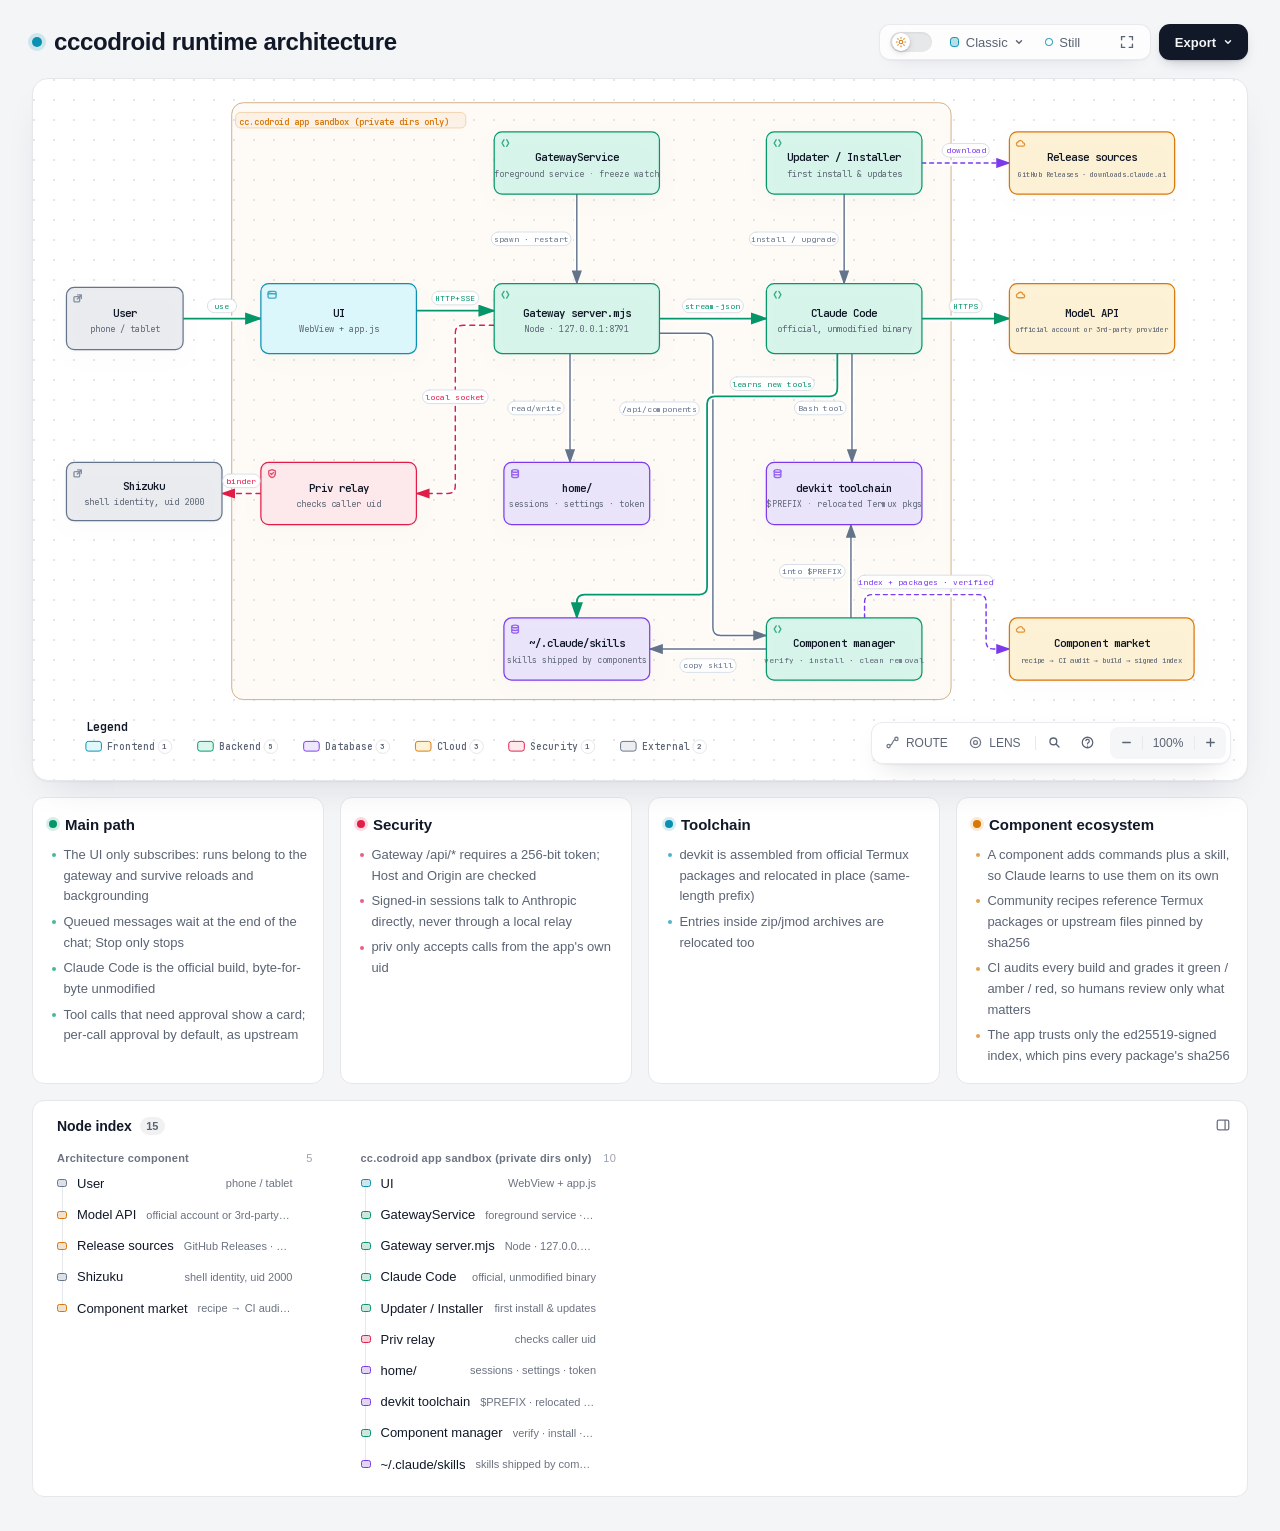
==== commit 827d2e05: "架构图：并入组件生态（组件管理 / skills / 组件市场），登录与权限确认的说明跟上 - 新增「组件管理」（验签、装卸、按记录清理）、~/.claude/skills、组件市场三个节点与连线： " ====
--- a/docs/diagrams/cccodroid-architecture.en.html
+++ b/docs/diagrams/cccodroid-architecture.en.html
@@ -5154,12 +5154,12 @@
       </div>
     </div>
 
-    <script id="archify-source-evidence-data" type="application/json">{"schemaVersion":1,"verified":true,"repository":{"url":"https://github.com/greyoak111/cccodroid","revision":"1f3fd447a3f34f5e93780168fd2a2bb092ea7b32","shortRevision":"1f3fd44","label":"greyoak111/cccodroid","href":"https://github.com/greyoak111/cccodroid/tree/1f3fd447a3f34f5e93780168fd2a2bb092ea7b32"},"referenceCount":23,"nodes":{"ui":[{"path":"android/java/cc/codroid/MainActivity.java","line":354,"endLine":367,"href":"https://github.com/greyoak111/cccodroid/blob/1f3fd447a3f34f5e93780168fd2a2bb092ea7b32/android/java/cc/codroid/MainActivity.java#L354-L367"},{"path":"android/java/cc/codroid/Env.java","line":26,"endLine":30,"href":"https://github.com/greyoak111/cccodroid/blob/1f3fd447a3f34f5e93780168fd2a2bb092ea7b32/android/java/cc/codroid/Env.java#L26-L30"},{"path":"gateway/web/app.js","line":116,"endLine":116,"href":"https://github.com/greyoak111/cccodroid/blob/1f3fd447a3f34f5e93780168fd2a2bb092ea7b32/gateway/web/app.js#L116"}],"svc":[{"path":"android/java/cc/codroid/GatewayService.java","line":59,"endLine":72,"href":"https://github.com/greyoak111/cccodroid/blob/1f3fd447a3f34f5e93780168fd2a2bb092ea7b32/android/java/cc/codroid/GatewayService.java#L59-L72"},{"path":"android/java/cc/codroid/GatewayService.java","line":150,"endLine":151,"href":"https://github.com/greyoak111/cccodroid/blob/1f3fd447a3f34f5e93780168fd2a2bb092ea7b32/android/java/cc/codroid/GatewayService.java#L150-L151"}],"gw":[{"path":"gateway/server.mjs","line":2273,"endLine":2310,"href":"https://github.com/greyoak111/cccodroid/blob/1f3fd447a3f34f5e93780168fd2a2bb092ea7b32/gateway/server.mjs#L2273-L2310"},{"path":"gateway/server.mjs","line":1493,"endLine":1520,"href":"https://github.com/greyoak111/cccodroid/blob/1f3fd447a3f34f5e93780168fd2a2bb092ea7b32/gateway/server.mjs#L1493-L1520"},{"path":"gateway/server.mjs","line":2625,"endLine":2630,"href":"https://github.com/greyoak111/cccodroid/blob/1f3fd447a3f34f5e93780168fd2a2bb092ea7b32/gateway/server.mjs#L2625-L2630"}],"claude":[{"path":"gateway/server.mjs","line":1812,"endLine":1815,"href":"https://github.com/greyoak111/cccodroid/blob/1f3fd447a3f34f5e93780168fd2a2bb092ea7b32/gateway/server.mjs#L1812-L1815"},{"path":"android/java/cc/codroid/Env.java","line":98,"endLine":99,"href":"https://github.com/greyoak111/cccodroid/blob/1f3fd447a3f34f5e93780168fd2a2bb092ea7b32/android/java/cc/codroid/Env.java#L98-L99"}],"api":[{"path":"gateway/server.mjs","line":780,"endLine":790,"href":"https://github.com/greyoak111/cccodroid/blob/1f3fd447a3f34f5e93780168fd2a2bb092ea7b32/gateway/server.mjs#L780-L790"},{"path":"gateway/server.mjs","line":72,"endLine":74,"href":"https://github.com/greyoak111/cccodroid/blob/1f3fd447a3f34f5e93780168fd2a2bb092ea7b32/gateway/server.mjs#L72-L74"}],"upd":[{"path":"android/java/cc/codroid/Updater.java","line":33,"endLine":35,"href":"https://github.com/greyoak111/cccodroid/blob/1f3fd447a3f34f5e93780168fd2a2bb092ea7b32/android/java/cc/codroid/Updater.java#L33-L35"},{"path":"android/java/cc/codroid/Updater.java","line":215,"endLine":215,"href":"https://github.com/greyoak111/cccodroid/blob/1f3fd447a3f34f5e93780168fd2a2bb092ea7b32/android/java/cc/codroid/Updater.java#L215"},{"path":"android/java/cc/codroid/Installer.java","line":20,"endLine":42,"href":"https://github.com/greyoak111/cccodroid/blob/1f3fd447a3f34f5e93780168fd2a2bb092ea7b32/android/java/cc/codroid/Installer.java#L20-L42"}],"dl":[{"path":"android/java/cc/codroid/Updater.java","line":33,"endLine":33,"href":"https://github.com/greyoak111/cccodroid/blob/1f3fd447a3f34f5e93780168fd2a2bb092ea7b32/android/java/cc/codroid/Updater.java#L33"}],"priv":[{"path":"android/java/cc/codroid/Priv.java","line":30,"endLine":44,"href":"https://github.com/greyoak111/cccodroid/blob/1f3fd447a3f34f5e93780168fd2a2bb092ea7b32/android/java/cc/codroid/Priv.java#L30-L44"},{"path":"gateway/server.mjs","line":1952,"endLine":1960,"href":"https://github.com/greyoak111/cccodroid/blob/1f3fd447a3f34f5e93780168fd2a2bb092ea7b32/gateway/server.mjs#L1952-L1960"}],"home":[{"path":"gateway/server.mjs","line":58,"endLine":58,"href":"https://github.com/greyoak111/cccodroid/blob/1f3fd447a3f34f5e93780168fd2a2bb092ea7b32/gateway/server.mjs#L58"},{"path":"gateway/server.mjs","line":2273,"endLine":2273,"href":"https://github.com/greyoak111/cccodroid/blob/1f3fd447a3f34f5e93780168fd2a2bb092ea7b32/gateway/server.mjs#L2273"}],"devkit":[{"path":"devkit/devkit.mjs","line":1,"endLine":16,"href":"https://github.com/greyoak111/cccodroid/blob/1f3fd447a3f34f5e93780168fd2a2bb092ea7b32/devkit/devkit.mjs#L1-L16"},{"path":"android/java/cc/codroid/Installer.java","line":168,"endLine":198,"href":"https://github.com/greyoak111/cccodroid/blob/1f3fd447a3f34f5e93780168fd2a2bb092ea7b32/android/java/cc/codroid/Installer.java#L168-L198"}],"shz":[{"path":"android/java/cc/codroid/ShizukuSetup.java","line":43,"endLine":50,"href":"https://github.com/greyoak111/cccodroid/blob/1f3fd447a3f34f5e93780168fd2a2bb092ea7b32/android/java/cc/codroid/ShizukuSetup.java#L43-L50"}]}}</script>
+    <script id="archify-source-evidence-data" type="application/json">{"schemaVersion":1,"verified":true,"repository":{"url":"https://github.com/greyoak111/cccodroid","revision":"6706b6e9fa6fd672be6ddb9567b48e65bb8a9628","shortRevision":"6706b6e","label":"greyoak111/cccodroid","href":"https://github.com/greyoak111/cccodroid/tree/6706b6e9fa6fd672be6ddb9567b48e65bb8a9628"},"referenceCount":28,"nodes":{"ui":[{"path":"android/java/cc/codroid/MainActivity.java","line":441,"endLine":454,"href":"https://github.com/greyoak111/cccodroid/blob/6706b6e9fa6fd672be6ddb9567b48e65bb8a9628/android/java/cc/codroid/MainActivity.java#L441-L454"},{"path":"android/java/cc/codroid/Env.java","line":26,"endLine":30,"href":"https://github.com/greyoak111/cccodroid/blob/6706b6e9fa6fd672be6ddb9567b48e65bb8a9628/android/java/cc/codroid/Env.java#L26-L30"},{"path":"gateway/web/app.js","line":116,"endLine":116,"href":"https://github.com/greyoak111/cccodroid/blob/6706b6e9fa6fd672be6ddb9567b48e65bb8a9628/gateway/web/app.js#L116"}],"svc":[{"path":"android/java/cc/codroid/GatewayService.java","line":59,"endLine":72,"href":"https://github.com/greyoak111/cccodroid/blob/6706b6e9fa6fd672be6ddb9567b48e65bb8a9628/android/java/cc/codroid/GatewayService.java#L59-L72"},{"path":"android/java/cc/codroid/GatewayService.java","line":150,"endLine":151,"href":"https://github.com/greyoak111/cccodroid/blob/6706b6e9fa6fd672be6ddb9567b48e65bb8a9628/android/java/cc/codroid/GatewayService.java#L150-L151"}],"gw":[{"path":"gateway/server.mjs","line":3519,"endLine":3556,"href":"https://github.com/greyoak111/cccodroid/blob/6706b6e9fa6fd672be6ddb9567b48e65bb8a9628/gateway/server.mjs#L3519-L3556"},{"path":"gateway/server.mjs","line":2471,"endLine":2498,"href":"https://github.com/greyoak111/cccodroid/blob/6706b6e9fa6fd672be6ddb9567b48e65bb8a9628/gateway/server.mjs#L2471-L2498"},{"path":"gateway/server.mjs","line":3999,"endLine":4004,"href":"https://github.com/greyoak111/cccodroid/blob/6706b6e9fa6fd672be6ddb9567b48e65bb8a9628/gateway/server.mjs#L3999-L4004"}],"claude":[{"path":"gateway/server.mjs","line":2778,"endLine":2781,"href":"https://github.com/greyoak111/cccodroid/blob/6706b6e9fa6fd672be6ddb9567b48e65bb8a9628/gateway/server.mjs#L2778-L2781"},{"path":"android/java/cc/codroid/Env.java","line":100,"endLine":101,"href":"https://github.com/greyoak111/cccodroid/blob/6706b6e9fa6fd672be6ddb9567b48e65bb8a9628/android/java/cc/codroid/Env.java#L100-L101"}],"api":[{"path":"gateway/server.mjs","line":800,"endLine":810,"href":"https://github.com/greyoak111/cccodroid/blob/6706b6e9fa6fd672be6ddb9567b48e65bb8a9628/gateway/server.mjs#L800-L810"},{"path":"gateway/server.mjs","line":74,"endLine":76,"href":"https://github.com/greyoak111/cccodroid/blob/6706b6e9fa6fd672be6ddb9567b48e65bb8a9628/gateway/server.mjs#L74-L76"}],"upd":[{"path":"android/java/cc/codroid/Updater.java","line":33,"endLine":35,"href":"https://github.com/greyoak111/cccodroid/blob/6706b6e9fa6fd672be6ddb9567b48e65bb8a9628/android/java/cc/codroid/Updater.java#L33-L35"},{"path":"android/java/cc/codroid/Updater.java","line":252,"endLine":252,"href":"https://github.com/greyoak111/cccodroid/blob/6706b6e9fa6fd672be6ddb9567b48e65bb8a9628/android/java/cc/codroid/Updater.java#L252"},{"path":"android/java/cc/codroid/Installer.java","line":20,"endLine":42,"href":"https://github.com/greyoak111/cccodroid/blob/6706b6e9fa6fd672be6ddb9567b48e65bb8a9628/android/java/cc/codroid/Installer.java#L20-L42"}],"dl":[{"path":"android/java/cc/codroid/Updater.java","line":33,"endLine":33,"href":"https://github.com/greyoak111/cccodroid/blob/6706b6e9fa6fd672be6ddb9567b48e65bb8a9628/android/java/cc/codroid/Updater.java#L33"}],"priv":[{"path":"android/java/cc/codroid/Priv.java","line":30,"endLine":44,"href":"https://github.com/greyoak111/cccodroid/blob/6706b6e9fa6fd672be6ddb9567b48e65bb8a9628/android/java/cc/codroid/Priv.java#L30-L44"},{"path":"gateway/server.mjs","line":2977,"endLine":2985,"href":"https://github.com/greyoak111/cccodroid/blob/6706b6e9fa6fd672be6ddb9567b48e65bb8a9628/gateway/server.mjs#L2977-L2985"}],"home":[{"path":"gateway/server.mjs","line":60,"endLine":60,"href":"https://github.com/greyoak111/cccodroid/blob/6706b6e9fa6fd672be6ddb9567b48e65bb8a9628/gateway/server.mjs#L60"},{"path":"gateway/server.mjs","line":3519,"endLine":3519,"href":"https://github.com/greyoak111/cccodroid/blob/6706b6e9fa6fd672be6ddb9567b48e65bb8a9628/gateway/server.mjs#L3519"}],"devkit":[{"path":"devkit/devkit.mjs","line":1,"endLine":16,"href":"https://github.com/greyoak111/cccodroid/blob/6706b6e9fa6fd672be6ddb9567b48e65bb8a9628/devkit/devkit.mjs#L1-L16"},{"path":"android/java/cc/codroid/Installer.java","line":170,"endLine":200,"href":"https://github.com/greyoak111/cccodroid/blob/6706b6e9fa6fd672be6ddb9567b48e65bb8a9628/android/java/cc/codroid/Installer.java#L170-L200"}],"shz":[{"path":"android/java/cc/codroid/ShizukuSetup.java","line":43,"endLine":50,"href":"https://github.com/greyoak111/cccodroid/blob/6706b6e9fa6fd672be6ddb9567b48e65bb8a9628/android/java/cc/codroid/ShizukuSetup.java#L43-L50"}],"comp":[{"path":"gateway/server.mjs","line":1803,"endLine":1812,"href":"https://github.com/greyoak111/cccodroid/blob/6706b6e9fa6fd672be6ddb9567b48e65bb8a9628/gateway/server.mjs#L1803-L1812"},{"path":"gateway/server.mjs","line":1836,"endLine":1846,"href":"https://github.com/greyoak111/cccodroid/blob/6706b6e9fa6fd672be6ddb9567b48e65bb8a9628/gateway/server.mjs#L1836-L1846"},{"path":"gateway/server.mjs","line":2043,"endLine":2071,"href":"https://github.com/greyoak111/cccodroid/blob/6706b6e9fa6fd672be6ddb9567b48e65bb8a9628/gateway/server.mjs#L2043-L2071"}],"skills":[{"path":"gateway/server.mjs","line":2072,"endLine":2083,"href":"https://github.com/greyoak111/cccodroid/blob/6706b6e9fa6fd672be6ddb9567b48e65bb8a9628/gateway/server.mjs#L2072-L2083"},{"path":"gateway/server.mjs","line":3461,"endLine":3462,"href":"https://github.com/greyoak111/cccodroid/blob/6706b6e9fa6fd672be6ddb9567b48e65bb8a9628/gateway/server.mjs#L3461-L3462"}]}}</script>
     <script id="archify-i18n-data" type="application/json">{"locale":"en","messages":{"viewer.kind.frontend":"Frontend","viewer.kind.backend":"Backend","viewer.kind.database":"Database","viewer.kind.cloud":"Cloud","viewer.kind.security":"Security","viewer.kind.messagebus":"Message bus","viewer.kind.external":"External","viewer.kind.neutral":"Neutral","viewer.kind.node":"Node","viewer.kind.start":"Start","viewer.kind.active":"Active","viewer.kind.waiting":"Waiting","viewer.kind.decision":"Decision","viewer.kind.success":"Success","viewer.kind.failure":"Failure","viewer.toolbar.actions":"Diagram actions","viewer.theme.toggle.title":"Toggle theme (T)","viewer.theme.toggle":"Toggle color theme","viewer.theme.dark":"Dark","viewer.theme.light":"Light","viewer.preset.choose.title":"Choose visual style (S cycles)","viewer.preset.choose":"Choose visual style","viewer.preset.style":"Style","viewer.preset.menu":"Visual style","viewer.preset.identity":"Visual identity","viewer.preset.cycles":"to cycle","viewer.preset.classic":"Classic","viewer.preset.classic.short":"Classic","viewer.preset.classic.hint":"Stable technical default","viewer.preset.flow":"Signal Flow","viewer.preset.flow.short":"Flow","viewer.preset.flow.hint":"Motion-forward presentation","viewer.preset.blueprint":"Blueprint","viewer.preset.blueprint.hint":"Engineering review","viewer.preset.editorial":"Editorial","viewer.preset.editorial.hint":"Publication and launch notes","viewer.preset.badge.signalFlow":"SIGNAL FLOW","viewer.preset.badge.blueprint":"BLUEPRINT / REV 01","viewer.preset.badge.editorial":"EDITORIAL / FIELD NOTE","viewer.preset.badge.editorialPlate":"ARCHIFY / PLATE 04","viewer.preset.current":"Visual style: {style}. Choose visual style","viewer.motion.live":"Live","viewer.motion.still":"Still","viewer.motion.pause":"Pause motion","viewer.motion.resume":"Resume motion","viewer.motion.reduced":"Motion paused by reduced-motion preference","viewer.motion.hidden":"Motion paused while this page is hidden","viewer.motion.yielding":"Pause motion; currently yielding to {owner}","viewer.motion.yielding.title":"Live preview enabled · yielding to {owner}","viewer.owner.route":"Route Probe","viewer.owner.lens":"Semantic Lens","viewer.owner.relationship":"Relationship Preview","viewer.owner.intent":"Intent Trace","viewer.owner.focus":"semantic focus","viewer.owner.legend":"legend preview","viewer.owner.reader":"reader interaction","viewer.present.enter":"Enter presentation stage","viewer.present.enter.title":"Presentation stage (F)","viewer.present.exit":"Exit presentation stage","viewer.present.exit.title":"Exit presentation stage (F or Escape)","viewer.present.present":"Present","viewer.present.exit.label":"Exit","viewer.export.button":"Export","viewer.export.button.title":"Export diagram (E)","viewer.export.diagram":"Export diagram","viewer.export.menu":"Export","viewer.export.subtitle":"Portable, clean outputs","viewer.export.share":"Share","viewer.export.shareCard":"Share Card","viewer.export.routeShareCard":"Route Share Card","viewer.export.reachShareCard":"Reach Share Card","viewer.export.copyDiagram":"Copy diagram","viewer.export.clipboardPng":"PNG to clipboard","viewer.export.raster":"Raster images","viewer.export.image":"Image","viewer.export.lossless":"Lossless image","viewer.export.compact":"Compact image","viewer.export.modern":"Modern image","viewer.export.vectorMotion":"Vector and motion","viewer.export.vectorMotion.heading":"Vector \u0026 motion","viewer.export.editable":"Editable vector","viewer.export.svg.auto":"SVG · Auto","viewer.export.svg.auto.hint":"Matches host theme","viewer.export.svg.light":"SVG · Light","viewer.export.svg.light.hint":"Always light","viewer.export.svg.dark":"SVG · Dark","viewer.export.svg.dark.hint":"Always dark","viewer.export.motion6s":"6s motion","viewer.export.unsupported":"Not supported by this browser","viewer.export.clipboardUnsupported":"Clipboard image write not supported by this browser","viewer.export.clipboardUnsupported.short":"Clipboard image write not supported in this browser.","viewer.export.motionUnavailable":"Motion capture unavailable in this browser","viewer.export.webmUnavailable":"WebM unavailable in this browser","viewer.export.failed":"Export failed: {message}","viewer.export.unknownVariant":"Unknown Share Card variant: {variant}","viewer.export.routeRequired":"Trace a route before exporting a Route Share Card","viewer.export.reachRequired":"Trace authored reach before exporting a Reach Share Card","viewer.export.unknown":"unknown","viewer.export.routeFailed":"Route Share Card export failed: {message}","viewer.export.reachFailed":"Reach Share Card export failed: {message}","viewer.export.copyFailed":"Copy failed: {message}","viewer.export.copiedPng":"Copied PNG to clipboard","viewer.export.downloadedRoute":"Downloaded Route Share Card","viewer.export.downloadedReach":"Downloaded Reach Share Card","viewer.export.downloadedWebm":"Downloaded WebM","viewer.export.recording":"Recording 6 seconds of motion…","viewer.export.card.routeSummary.one":"Path: {source} → {target} · {count} step","viewer.export.card.routeSummary.other":"Path: {source} → {target} · {count} steps","viewer.export.card.reachSummary":"Authored {direction} from {origin} · {nodes} · {links} · max {hops}","viewer.export.card.node.one":"{count} node","viewer.export.card.node.other":"{count} nodes","viewer.export.card.link.one":"{count} link","viewer.export.card.link.other":"{count} links","viewer.export.card.hop.one":"{count} hop","viewer.export.card.hop.other":"{count} hops","viewer.export.card.routeBadge":"ARCHIFY · ROUTE · {hops}","viewer.export.card.reachBadge":"ARCHIFY · {direction} REACH","viewer.export.direction.upstream":"Upstream","viewer.export.direction.downstream":"Downstream","viewer.export.error.canvasUnavailable":"Canvas unavailable for {label}","viewer.export.error.contextUnavailable":"2D canvas context unavailable for {label}","viewer.export.error.toBlobUnavailable":"canvas.toBlob unavailable for {label}","viewer.export.error.toBlobNull":"canvas.toBlob returned no data for {label}","viewer.export.error.variantsCombined":"Share Card variants cannot be combined","viewer.export.error.viewerState":"Share Card export could not remove temporary viewer state","viewer.export.error.routeState":"Route Card export could not preserve the resolved route safely","viewer.export.error.reachState":"Reach Card export could not preserve authored reach safely","viewer.export.error.webmRequirements":"WebM motion export requires a trace animation and browser MediaRecorder support","viewer.export.error.mediaRecorder":"MediaRecorder failed","viewer.export.error.emptyWebm":"MediaRecorder produced an empty WebM","viewer.export.error.webmBackground":"SVG background could not be loaded for WebM export","viewer.guide.title":"Explore this system","viewer.focus.selectedNodes":"{count} selected nodes","viewer.guide.eyebrow":"Diagram guide","viewer.guide.close":"Close diagram guide","viewer.guide.inspecting":"Inspecting compiled semantics","viewer.guide.actions":"Diagram exploration actions","viewer.guide.find":"Find any node","viewer.guide.find.hint":"Search labels, responsibilities, kinds, and stable IDs.","viewer.guide.route":"Trace a route","viewer.guide.route.aria":"Trace a directed route","viewer.guide.route.hint":"Ask how two semantic nodes connect in authored direction.","viewer.guide.map":"See the whole system","viewer.guide.map.hint":"Open Semantic Radar with a live viewport and stable nodes.","viewer.guide.lens":"Compare semantic kinds","viewer.guide.lens.hint":"Count roles, reveal their traffic, and compare direct authored links.","viewer.guide.present":"Enter Presentation Stage","viewer.guide.present.hint":"Give the live diagram the viewport without changing export.","viewer.guide.shortcuts":"Additional keyboard shortcuts","viewer.guide.shortcut.export":"Export","viewer.guide.shortcut.theme":"Theme","viewer.guide.shortcut.style":"Style","viewer.guide.shortcut.reset":"Reset","viewer.guide.shortcut.zoomIn":"Zoom in","viewer.guide.shortcut.zoomOut":"Zoom out","viewer.guide.shortcut.close":"Close","viewer.guide.credit":"Find Archify useful? A star on GitHub helps","viewer.guide.star":"Star","viewer.guide.facts":"{nodes} · {relationships}","viewer.guide.fact.node.one":"{count} semantic node","viewer.guide.fact.node.other":"{count} semantic nodes","viewer.guide.fact.relationship.one":"{count} relationship","viewer.guide.fact.relationship.other":"{count} relationships","viewer.guide.open":"Open diagram guide","viewer.finder.title":"Find a node","viewer.finder.close":"Close node finder","viewer.finder.placeholder":"Search labels or IDs","viewer.finder.search":"Search diagram nodes","viewer.finder.results":"Diagram nodes","viewer.finder.empty":"No matching nodes","viewer.finder.result.focus":"Focus {label}","viewer.finder.result.routeStart":"Choose {label} as route start","viewer.finder.result.routeTarget":"Choose {label} as route destination, {links}","viewer.finder.status.empty":"No matching nodes","viewer.finder.status.count.one":"{count} matching node","viewer.finder.status.count.other":"{count} matching nodes","viewer.finder.noun.nodes":"nodes","viewer.finder.link.one":"{count} link","viewer.finder.link.other":"{count} links","viewer.finder.result.focus.one":"Focus {label}, {count} related connection","viewer.finder.result.focus.other":"Focus {label}, {count} related connections","viewer.finder.status.filtered":"{visible} of {available} {noun}","viewer.finder.status.all":"{available} {noun}","viewer.passport.eyebrow":"Semantic passport","viewer.passport.metadata":"Node metadata","viewer.passport.evidence":"Verified source evidence","viewer.passport.verified":"Verified source","viewer.passport.verificationScope":"Verified against local Git at the pinned revision. Remote access has not been checked.","viewer.passport.reach":"Authored reach","viewer.passport.reach.trace":"Trace authored reachability","viewer.passport.upstream":"Upstream","viewer.passport.downstream":"Downstream","viewer.passport.upstream.trace":"Trace upstream authored reachability","viewer.passport.downstream.trace":"Trace downstream authored reachability","viewer.passport.close":"Close semantic passport","viewer.passport.move":"Move semantic passport. Drag, use arrow keys, or press Home to reset.","viewer.passport.copy":"Copy link","viewer.passport.copy.focus":"Copy link to focused node","viewer.passport.relations":"Relations","viewer.passport.relations.show":"Show connected relationships","viewer.passport.relations.hide":"Hide connected relationships","viewer.passport.relations.list":"Connected relationships","viewer.passport.copyRelation":"Copy relation","viewer.passport.copyNode":"Copy node","viewer.passport.copyPinned":"Copy link to pinned relationship","viewer.passport.copySource":"Copy link to source node","viewer.passport.copy.focused.success":"Focused node link copied","viewer.passport.copy.pinned.success":"Pinned relationship link copied","viewer.passport.copy.focused.failed":"Could not copy focused node link","viewer.passport.copy.pinned.failed":"Could not copy pinned relationship link","viewer.passport.relationship.none":"No connected relationships","viewer.passport.relationship.count.one":"{count} relation","viewer.passport.relationship.count.other":"{count} relations","viewer.passport.relationship.show.one":"Show {count} connected relationship","viewer.passport.relationship.show.other":"Show {count} connected relationships","viewer.passport.relationship.summary":"{out} outgoing · {in} incoming{loops}","viewer.passport.relationship.loops":" · {count} loop","viewer.passport.relationship.explorer":"Direct relationship explorer","viewer.passport.relationship.help":"Use arrow keys to explore relationships. Press Enter or Space to pin details; Escape clears.","viewer.passport.relationship.loopsBack":"loops back","viewer.passport.relationship.connectsTo":"connects to","viewer.passport.relationship.connectsFrom":"connects from","viewer.passport.relationship.pinned":"Pinned relationship · {from} → {to} · {label}","viewer.passport.relationship.inspect":"Inspect relationship {index} of {total}: {from} to {to}, {label}. Press Enter for details.","viewer.passport.relationship.group.out":"Outgoing","viewer.passport.relationship.group.in":"Incoming","viewer.passport.relationship.group.loop":"Self loops","viewer.passport.relationship.row":"{group}: {relationship}, {neighbor}","viewer.passport.relationship.direction.out":"OUT →","viewer.passport.relationship.direction.in":"← IN","viewer.passport.relationship.direction.loop":"LOOP","viewer.passport.sourceCount.one":"{count} verified source reference","viewer.passport.sourceCount.other":"{count} verified source references","viewer.passport.repository.open":"Open verified repository revision {revision}","viewer.passport.source.open":"Open verified source {path} at revision {revision}","viewer.passport.source.openLink":"Open ↗","viewer.passport.reach.upstream.one":"Trace {count} upstream authored node","viewer.passport.reach.upstream.other":"Trace {count} upstream authored nodes","viewer.passport.reach.downstream.one":"Trace {count} downstream authored node","viewer.passport.reach.downstream.other":"Trace {count} downstream authored nodes","viewer.passport.reach.noUpstream":"No upstream authored nodes","viewer.passport.reach.noDownstream":"No downstream authored nodes","viewer.passport.reach.status":"{direction} · {nodes} nodes · {links} links · max {hops} hops","viewer.route.eyebrow":"Path","viewer.route.start":"Click where the path starts","viewer.route.start.find":"Find start","viewer.route.start.find.aria":"Find a route start","viewer.route.copy":"Copy link","viewer.route.copy.aria":"Copy link to traced route","viewer.route.clear":"Clear","viewer.route.clear.aria":"Clear route probe","viewer.route.traced":"Path","viewer.route.pickTwo":"Click two nodes on the diagram","viewer.route.pickOne":"Click a node on the diagram","viewer.route.controls":"Route journey controls","viewer.route.previous":"Previous route position","viewer.route.play":"Play route journey","viewer.route.pause":"Pause route journey","viewer.route.replay":"Replay route journey","viewer.route.next":"Next route position","viewer.route.journey":"Journey","viewer.route.pause.label":"Pause","viewer.route.replay.label":"Replay","viewer.route.overview":"Overview","viewer.route.overview.aria":"Show complete route overview","viewer.route.instructions":"Click a start, then an end. Paths follow the arrows.","viewer.route.destination":"Where does the path from {label} end?","viewer.route.destination.find":"Find target","viewer.route.destination.find.aria":"Find a reachable route destination","viewer.route.differentDestination":"Choose a different destination","viewer.route.distinct":"Pick two different nodes.","viewer.route.unreachable":"Cannot reach {label} from here","viewer.route.unreachable.detail":"{target} cannot be reached from {source} along the arrows. Pick a highlighted node.","viewer.route.start.instructions":"Next, pick the end. Only nodes you can reach will light up.","viewer.route.copy.success":"Traced route link copied","viewer.route.copy.failed":"Could not copy traced route link","viewer.route.position":"Route position {index} of {total}: {label}","viewer.route.step":"Step {index} of {total} · {phase} · {label}","viewer.route.motionRequired":"Automatic journey requires Live motion","viewer.route.trigger.clear":"Clear traced route","viewer.route.overview.status":"{nodes} · {hops} · shortest path","viewer.route.overview.node.one":"{count} node","viewer.route.overview.node.other":"{count} nodes","viewer.route.overview.hop.one":"{count} step","viewer.route.overview.hop.other":"{count} steps","viewer.route.phase.playing":"Playing","viewer.route.phase.complete":"Complete","viewer.route.phase.inspecting":"Inspecting","viewer.route.destination.count.one":"{count} reachable node is highlighted. Click it.","viewer.route.destination.count.other":"{count} reachable nodes are highlighted. Click one.","viewer.route.noOutgoing":"No arrows lead out of this node. Clear it and pick another start.","viewer.route.result.title":"{source} to {target}","viewer.route.finder.source.title":"Choose route start","viewer.route.finder.source.placeholder":"Search route sources","viewer.route.finder.source.empty":"No matching route sources","viewer.route.finder.source.results":"Nodes that can start a route","viewer.route.finder.source.noun":"route sources","viewer.route.finder.source.badge":"start","viewer.route.finder.target.title":"Destination from {label}","viewer.route.finder.target.placeholder":"Search reachable destinations","viewer.route.finder.target.empty":"No matching reachable destinations","viewer.route.finder.target.results":"Reachable route destinations","viewer.route.finder.target.noun":"reachable destinations","viewer.route.hop.one":"{count} hop","viewer.route.hop.other":"{count} hops","viewer.lens.eyebrow":"Semantic lens","viewer.lens.title":"Compare system roles","viewer.lens.close":"Close semantic lens","viewer.lens.instruction":"Choose up to two semantic kinds. One reveals its real traffic; two compare only direct authored relationships.","viewer.lens.kinds":"Semantic kinds","viewer.lens.choose":"Choose a kind to inspect its nodes and touching relationships.","viewer.lens.copy":"Copy link to semantic lens","viewer.lens.clear":"Clear semantic lens","viewer.lens.open":"Open semantic lens","viewer.lens.openActive":"Open active semantic lens","viewer.lens.legend":"Semantic legend","viewer.lens.legend.inspect.one":"Inspect {label}, {count} node","viewer.lens.legend.inspect.other":"Inspect {label}, {count} nodes","viewer.lens.kind.count.one":"{label}, {count} node","viewer.lens.kind.count.other":"{label}, {count} nodes","viewer.lens.compare.one":"{first} → {second}: {forward} · {second} → {first}: {reverse} · {count} direct relationship","viewer.lens.compare.other":"{first} → {second}: {forward} · {second} → {first}: {reverse} · {count} direct relationships","viewer.lens.single":"{nodes} · {relationships} · connected peers remain visible","viewer.lens.node.one":"{count} {label} node","viewer.lens.node.other":"{count} {label} nodes","viewer.lens.relationship.one":"{count} touching relationship","viewer.lens.relationship.other":"{count} touching relationships","viewer.radar.title":"Semantic radar","viewer.radar.building":"Building overview","viewer.radar.openFull":"Open full semantic radar","viewer.radar.open":"Open radar","viewer.radar.close":"Close semantic radar","viewer.radar.surface":"Diagram overview. Click a node to focus it, or use arrow keys to pan.","viewer.radar.click":"Click node","viewer.radar.drag":"Drag to pan","viewer.radar.space":"Semantic radar needs more MAP space.","viewer.radar.nodes":"Semantic diagram radar nodes","viewer.radar.focus":"Focus {label} from Semantic Radar","viewer.radar.status":"{count} nodes · {viewport}","viewer.radar.fullMap":"{count} nodes · full map","viewer.radar.compacted":"Radar compacted to avoid covering the Semantic Passport or MAP controls.","viewer.radar.cancelWaiting":"Cancel semantic radar waiting for more MAP space","viewer.radar.needsSpace":"Semantic radar needs more visible MAP space","viewer.radar.viewport.full":"full map","viewer.radar.viewport.width":"{percent}% width","viewer.radar.viewport.scale":"{percent}% viewport","viewer.nav.controls":"Diagram view controls","viewer.nav.route":"Trace a directed route","viewer.nav.route.title":"Trace route (R)","viewer.nav.route.short":"ROUTE","viewer.nav.radar":"Open semantic radar","viewer.nav.radar.title":"Semantic radar (M)","viewer.nav.radar.short":"MAP","viewer.nav.lens":"Open semantic lens","viewer.nav.lens.title":"Semantic lens (L)","viewer.nav.lens.short":"LENS","viewer.nav.find":"Find a node","viewer.nav.find.title":"Find a node (/)","viewer.outline.title":"Node index","viewer.rail.show":"Notes \u0026 index","viewer.rail.controls":"Side panel","viewer.rail.collapse":"Collapse side panel","viewer.rail.bottom":"Move panel below the diagram","viewer.rail.right":"Move panel beside the diagram","viewer.nav.guide":"Open diagram guide","viewer.nav.guide.title":"Diagram guide (?)","viewer.nav.zoomOut":"Zoom out","viewer.nav.zoomOut.title":"Zoom out (-)","viewer.nav.reset":"Reset diagram view","viewer.nav.reset.title":"Reset view (0)","viewer.nav.read":"READ","viewer.nav.zoomIn":"Zoom in","viewer.nav.zoomIn.title":"Zoom in (+)","viewer.nav.camera":"{hint}. Reset diagram view","viewer.nav.camera.title":"{semantic}{hint} · reset view (0)","viewer.nav.camera.semantic":"Semantic camera active · ","viewer.nav.level.map":"MAP","viewer.nav.level.read":"READ","viewer.nav.level.full":"FULL","viewer.nav.level.auto":"AUTO","viewer.nav.detail.map":"Zoom in to reveal relationship labels and node context","viewer.nav.detail.read":"Zoom in again to reveal tags and annotations","viewer.nav.detail.full":"Full diagram detail","viewer.intent.summary":"{label}. {out} outgoing, {in} incoming{loops}. {total} connections. Press Enter for details.","viewer.intent.loops":", {count} self loop","viewer.common.copied":"Copied","viewer.common.copyFailed":"Copy failed","viewer.common.copyLink":"Copy link","viewer.common.clear":"Clear","viewer.common.close":"Close"}}</script>
     <!-- Main Diagram -->
     <div class="diagram-container" data-detail-level="read"
          data-preset-badge-editorial-plate="ARCHIFY / PLATE 04">
-      <svg viewBox="0 0 1200 668" role="img" lang="en" aria-labelledby="archify-diagram-title archify-diagram-description" data-animation="trace" data-preset="classic" data-quality-profile="showcase" data-node-ui="" data-reader-fit="intrinsic-height" data-reader-min-text="7.5" data-reader-primary-text="14">
+      <svg viewBox="0 0 1220 692" role="img" lang="en" aria-labelledby="archify-diagram-title archify-diagram-description" data-animation="trace" data-preset="classic" data-quality-profile="showcase" data-node-ui="" data-reader-fit="intrinsic-height" data-reader-min-text="7.5" data-reader-primary-text="14">
         <title id="archify-diagram-title">cccodroid runtime architecture</title>
         <desc id="archify-diagram-description">An architecture diagram generated by Archify.</desc>
         <!-- Definitions -->
@@ -5206,12 +5206,12 @@
         <rect width="100%" height="100%" fill="url(#grid)" />
 
         <!-- Boundaries (behind everything) -->
-        <rect data-graph-role="structural-frame" data-composition-frame-kind="region" data-composition-frame-id="0" data-composition-frame-label="cc.codroid app sandbox (private dirs only)" x="190" y="10" width="740" height="454" rx="12" class="c-region" stroke-width="1"/>
+        <rect data-graph-role="structural-frame" data-composition-frame-kind="region" data-composition-frame-id="0" data-composition-frame-label="cc.codroid app sandbox (private dirs only)" x="190" y="10" width="740" height="614" rx="12" class="c-region" stroke-width="1"/>
 
         <!-- Connection paths (before components for correct z-order) -->
         <g data-graph-role="automatic-crossover" style="--step:0">
-          <path data-graph-role="automatic-crossover-underlay" d="M 160 232 L 220 232" fill="none" stroke="var(--mask)" stroke-width="5.8" stroke-linecap="round" stroke-linejoin="round" pointer-events="none"/>
-          <path data-edge-from="user" data-edge-to="ui" data-edge-label="use" data-edge-key="0" data-edge-id="touch" data-composition-points="160,232;220,232" data-composition-crossover="halo" data-composition-independent="true" d="M 160 232 L 220 232" class="a-emphasis" data-animate="edge" style="--step:0" stroke-width="1.8" marker-end="url(#arrowhead-emphasis)"/>
+          <path data-graph-role="automatic-crossover-underlay" d="M 140 232 L 220 232" fill="none" stroke="var(--mask)" stroke-width="5.8" stroke-linecap="round" stroke-linejoin="round" pointer-events="none"/>
+          <path data-edge-from="user" data-edge-to="ui" data-edge-label="use" data-edge-key="0" data-edge-id="touch" data-composition-points="140,232;220,232" data-composition-crossover="halo" data-composition-independent="true" d="M 140 232 L 220 232" class="a-emphasis" data-animate="edge" style="--step:0" stroke-width="1.8" marker-end="url(#arrowhead-emphasis)"/>
         </g>
         <g data-graph-role="automatic-crossover" style="--step:1">
           <path data-graph-role="automatic-crossover-underlay" d="M 380 223.95 L 460 223.95" fill="none" stroke="var(--mask)" stroke-width="5.8" stroke-linecap="round" stroke-linejoin="round" pointer-events="none"/>
@@ -5238,33 +5238,53 @@
           <path data-edge-from="upd" data-edge-to="claude" data-edge-label="install / upgrade" data-edge-key="6" data-edge-id="upd-claude" data-composition-points="820,104;820,196" data-composition-crossover="halo" data-composition-independent="true" d="M 820 104 L 820 196" class="a-default" data-animate="edge" style="--step:6" stroke-width="1.5" marker-end="url(#arrowhead)"/>
         </g>
         <g data-graph-role="automatic-crossover" style="--step:7">
-          <path data-graph-role="automatic-crossover-underlay" d="M 545 268 L 545 380" fill="none" stroke="var(--mask)" stroke-width="5.5" stroke-linecap="round" stroke-linejoin="round" pointer-events="none"/>
-          <path data-edge-from="gw" data-edge-to="home" data-edge-label="read/write" data-edge-key="7" data-edge-id="gw-home" data-composition-points="545,268;545,380" data-composition-crossover="halo" data-composition-independent="true" d="M 545 268 L 545 380" class="a-default" data-animate="edge" style="--step:7" stroke-width="1.5" marker-end="url(#arrowhead)"/>
+          <path data-graph-role="automatic-crossover-underlay" d="M 538 268 L 538 380" fill="none" stroke="var(--mask)" stroke-width="5.5" stroke-linecap="round" stroke-linejoin="round" pointer-events="none"/>
+          <path data-edge-from="gw" data-edge-to="home" data-edge-label="read/write" data-edge-key="7" data-edge-id="gw-home" data-composition-points="538,268;538,380" data-composition-crossover="halo" data-composition-independent="true" d="M 538 268 L 538 380" class="a-default" data-animate="edge" style="--step:7" stroke-width="1.5" marker-end="url(#arrowhead)"/>
         </g>
         <g data-graph-role="automatic-crossover" style="--step:8">
-          <path data-graph-role="automatic-crossover-underlay" d="M 820 268 L 820 380" fill="none" stroke="var(--mask)" stroke-width="5.5" stroke-linecap="round" stroke-linejoin="round" pointer-events="none"/>
-          <path data-edge-from="claude" data-edge-to="devkit" data-edge-label="Bash tool" data-edge-key="8" data-edge-id="claude-devkit" data-composition-points="820,268;820,380" data-composition-crossover="halo" data-composition-independent="true" d="M 820 268 L 820 380" class="a-default" data-animate="edge" style="--step:8" stroke-width="1.5" marker-end="url(#arrowhead)"/>
+          <path data-graph-role="automatic-crossover-underlay" d="M 828.05 268 L 828.05 380" fill="none" stroke="var(--mask)" stroke-width="5.5" stroke-linecap="round" stroke-linejoin="round" pointer-events="none"/>
+          <path data-edge-from="claude" data-edge-to="devkit" data-edge-label="Bash tool" data-edge-key="8" data-edge-id="claude-devkit" data-composition-points="828.05,268;828.05,380" data-composition-crossover="halo" data-composition-independent="true" d="M 828.05 268 L 828.05 380" class="a-default" data-animate="edge" style="--step:8" stroke-width="1.5" marker-end="url(#arrowhead)"/>
         </g>
         <g data-graph-role="automatic-crossover" style="--step:9">
           <path data-graph-role="automatic-crossover-underlay" d="M 460 239 L 428 239 Q 420 239 420 247 L 420 404 Q 420 412 412 412 L 380 412" fill="none" stroke="var(--mask)" stroke-width="5.5" stroke-linecap="round" stroke-linejoin="round" pointer-events="none"/>
           <path data-edge-from="gw" data-edge-to="priv" data-edge-label="local socket" data-edge-key="9" data-edge-id="gw-priv" data-composition-points="460,239;420,239;420,412;380,412" data-composition-crossover="halo" data-composition-independent="true" d="M 460 239 L 428 239 Q 420 239 420 247 L 420 404 Q 420 412 412 412 L 380 412" class="a-security" data-animate="edge" style="--step:9" stroke-width="1.5" marker-end="url(#arrowhead-security)"/>
         </g>
         <g data-graph-role="automatic-crossover" style="--step:10">
-          <path data-graph-role="automatic-crossover-underlay" d="M 300 444 L 300 540" fill="none" stroke="var(--mask)" stroke-width="5.5" stroke-linecap="round" stroke-linejoin="round" pointer-events="none"/>
-          <path data-edge-from="priv" data-edge-to="shz" data-edge-label="binder" data-edge-key="10" data-edge-id="priv-shz" data-composition-points="300,444;300,540" data-composition-crossover="halo" data-composition-independent="true" d="M 300 444 L 300 540" class="a-security" data-animate="edge" style="--step:10" stroke-width="1.5" marker-end="url(#arrowhead-security)"/>
+          <path data-graph-role="automatic-crossover-underlay" d="M 220 412 L 180 412" fill="none" stroke="var(--mask)" stroke-width="5.5" stroke-linecap="round" stroke-linejoin="round" pointer-events="none"/>
+          <path data-edge-from="priv" data-edge-to="shz" data-edge-label="binder" data-edge-key="10" data-edge-id="priv-shz" data-composition-points="220,412;180,412" data-composition-crossover="halo" data-composition-independent="true" d="M 220 412 L 180 412" class="a-security" data-animate="edge" style="--step:10" stroke-width="1.5" marker-end="url(#arrowhead-security)"/>
+        </g>
+        <g data-graph-role="automatic-crossover" style="--step:11">
+          <path data-graph-role="automatic-crossover-underlay" d="M 630 247.05 L 677 247.05 Q 685 247.05 685 255.05 L 685 550 Q 685 558 693 558 L 740 558" fill="none" stroke="var(--mask)" stroke-width="5.5" stroke-linecap="round" stroke-linejoin="round" pointer-events="none"/>
+          <path data-edge-from="gw" data-edge-to="comp" data-edge-label="/api/components" data-edge-key="11" data-edge-id="gw-comp" data-composition-points="630,247.05;685,247.05;685,558;740,558" data-composition-crossover="halo" data-composition-independent="true" d="M 630 247.05 L 677 247.05 Q 685 247.05 685 255.05 L 685 550 Q 685 558 693 558 L 740 558" class="a-default" data-animate="edge" style="--step:11" stroke-width="1.5" marker-end="url(#arrowhead)"/>
+        </g>
+        <g data-graph-role="automatic-crossover" style="--step:12">
+          <path data-graph-role="automatic-crossover-underlay" d="M 841 540 L 841 524 Q 841 516 849 516 L 958 516 Q 966 516 966 524 L 966 564 Q 966 572 974 572 L 990 572" fill="none" stroke="var(--mask)" stroke-width="5.5" stroke-linecap="round" stroke-linejoin="round" pointer-events="none"/>
+          <path data-edge-from="comp" data-edge-to="market" data-edge-label="index + packages · verified" data-edge-key="12" data-edge-id="comp-market" data-composition-points="841,540;841,516;966,516;966,572;990,572" data-composition-crossover="halo" data-composition-independent="true" d="M 841 540 L 841 524 Q 841 516 849 516 L 958 516 Q 966 516 966 524 L 966 564 Q 966 572 974 572 L 990 572" class="a-dashed" data-animate="edge" style="--step:12" stroke-width="1.5" marker-end="url(#arrowhead-dashed)"/>
+        </g>
+        <g data-graph-role="automatic-crossover" style="--step:13">
+          <path data-graph-role="automatic-crossover-underlay" d="M 827 540 L 827 444" fill="none" stroke="var(--mask)" stroke-width="5.5" stroke-linecap="round" stroke-linejoin="round" pointer-events="none"/>
+          <path data-edge-from="comp" data-edge-to="devkit" data-edge-label="into $PREFIX" data-edge-key="13" data-edge-id="comp-devkit" data-composition-points="827,540;827,444" data-composition-crossover="halo" data-composition-independent="true" d="M 827 540 L 827 444" class="a-default" data-animate="edge" style="--step:12" stroke-width="1.5" marker-end="url(#arrowhead)"/>
+        </g>
+        <g data-graph-role="automatic-crossover" style="--step:14">
+          <path data-graph-role="automatic-crossover-underlay" d="M 740 572 L 620 572" fill="none" stroke="var(--mask)" stroke-width="5.5" stroke-linecap="round" stroke-linejoin="round" pointer-events="none"/>
+          <path data-edge-from="comp" data-edge-to="skills" data-edge-label="copy skill" data-edge-key="14" data-edge-id="comp-skills" data-composition-points="740,572;620,572" data-composition-crossover="halo" data-composition-independent="true" d="M 740 572 L 620 572" class="a-default" data-animate="edge" style="--step:12" stroke-width="1.5" marker-end="url(#arrowhead)"/>
+        </g>
+        <g data-graph-role="automatic-crossover" style="--step:15">
+          <path data-graph-role="automatic-crossover-underlay" d="M 813 268 L 813 304 Q 813 312 805 312 L 687 312 Q 679 312 679 320 L 679 508 Q 679 516 671 516 L 553 516 Q 545 516 545 524 L 545 540" fill="none" stroke="var(--mask)" stroke-width="5.8" stroke-linecap="round" stroke-linejoin="round" pointer-events="none"/>
+          <path data-edge-from="claude" data-edge-to="skills" data-edge-label="learns new tools" data-edge-key="15" data-edge-id="claude-skills" data-composition-points="813,268;813,312;679,312;679,516;545,516;545,540" data-composition-crossover="halo" data-composition-independent="true" d="M 813 268 L 813 304 Q 813 312 805 312 L 687 312 Q 679 312 679 320 L 679 508 Q 679 516 671 516 L 553 516 Q 545 516 545 524 L 545 540" class="a-emphasis" data-animate="edge" style="--step:12" stroke-width="1.8" marker-end="url(#arrowhead-emphasis)"/>
         </g>
 
         <!-- Components -->
         <g id="node-user" data-node-id="user" data-node-label="User" tabindex="0" role="button" aria-label="Focus User, phone / tablet, Architecture component" aria-pressed="false" data-node-kind="external" data-node-sublabel="phone / tablet" data-node-context="Architecture component">
           <title>User · phone / tablet · Architecture component</title>
-          <rect x="40" y="200" width="120" height="64" rx="8" class="c-mask"/>
-          <rect x="40" y="200" width="120" height="64" rx="8" class="c-external" data-animate="node" style="--step:0" stroke-width="1.5"/>
-          <g aria-hidden="true" data-semantic-sigil="external" class="semantic-sigil s-external" transform="translate(46 206) scale(0.6875)">
+          <rect x="20" y="200" width="120" height="64" rx="8" class="c-mask"/>
+          <rect x="20" y="200" width="120" height="64" rx="8" class="c-external" data-animate="node" style="--step:0" stroke-width="1.5"/>
+          <g aria-hidden="true" data-semantic-sigil="external" class="semantic-sigil s-external" transform="translate(26 206) scale(0.6875)">
             <rect x="2.5" y="5" width="8.5" height="8" rx="1.5"/>
             <path d="M8 2.5h5.5V8M13.5 2.5 7.5 8.5"/>
           </g>
-          <text data-node-label="" data-detail-anchor="" x="100" y="230" class="t-primary" font-size="11" font-weight="600" text-anchor="middle">User</text>
-        <text data-detail="context" x="100" y="246" class="t-muted" font-size="9" text-anchor="middle">phone / tablet</text>
+          <text data-node-label="" data-detail-anchor="" x="80" y="230" class="t-primary" font-size="11" font-weight="600" text-anchor="middle">User</text>
+        <text data-detail="context" x="80" y="246" class="t-muted" font-size="9" text-anchor="middle">phone / tablet</text>
         </g>
 
         <g id="node-ui" data-node-id="ui" data-node-label="UI" tabindex="0" role="button" aria-label="Focus UI, WebView + app.js, cc.codroid app sandbox (private dirs only)" aria-pressed="false" data-node-kind="frontend" data-node-sublabel="WebView + app.js" data-node-tag="8 languages" data-node-context="cc.codroid app sandbox (private dirs only)">
@@ -5388,20 +5408,55 @@
 
         <g id="node-shz" data-node-id="shz" data-node-label="Shizuku" tabindex="0" role="button" aria-label="Focus Shizuku, shell identity, uid 2000, Architecture component" aria-pressed="false" data-node-kind="external" data-node-sublabel="shell identity, uid 2000" data-node-context="Architecture component">
           <title>Shizuku · shell identity, uid 2000 · Architecture component</title>
-          <rect x="220" y="540" width="160" height="60" rx="8" class="c-mask"/>
-          <rect x="220" y="540" width="160" height="60" rx="8" class="c-external" data-animate="node" style="--step:11" stroke-width="1.5"/>
-          <g aria-hidden="true" data-semantic-sigil="external" class="semantic-sigil s-external" transform="translate(226 546) scale(0.6875)">
+          <rect x="20" y="380" width="160" height="60" rx="8" class="c-mask"/>
+          <rect x="20" y="380" width="160" height="60" rx="8" class="c-external" data-animate="node" style="--step:11" stroke-width="1.5"/>
+          <g aria-hidden="true" data-semantic-sigil="external" class="semantic-sigil s-external" transform="translate(26 386) scale(0.6875)">
             <rect x="2.5" y="5" width="8.5" height="8" rx="1.5"/>
             <path d="M8 2.5h5.5V8M13.5 2.5 7.5 8.5"/>
           </g>
-          <text data-node-label="" data-detail-anchor="" x="300" y="568" class="t-primary" font-size="11" font-weight="600" text-anchor="middle">Shizuku</text>
-        <text data-detail="context" x="300" y="584" class="t-muted" font-size="9" text-anchor="middle">shell identity, uid 2000</text>
+          <text data-node-label="" data-detail-anchor="" x="100" y="408" class="t-primary" font-size="11" font-weight="600" text-anchor="middle">Shizuku</text>
+        <text data-detail="context" x="100" y="424" class="t-muted" font-size="9" text-anchor="middle">shell identity, uid 2000</text>
+        </g>
+
+        <g id="node-comp" data-node-id="comp" data-node-label="Component manager" tabindex="0" role="button" aria-label="Focus Component manager, verify · install · clean removal, cc.codroid app sandbox (private dirs only)" aria-pressed="false" data-node-kind="backend" data-node-sublabel="verify · install · clean removal" data-node-tag="ed25519" data-node-context="cc.codroid app sandbox (private dirs only)">
+          <title>Component manager · verify · install · clean removal · cc.codroid app sandbox (private dirs only) · ed25519</title>
+          <rect x="740" y="540" width="160" height="64" rx="8" class="c-mask"/>
+          <rect x="740" y="540" width="160" height="64" rx="8" class="c-backend" data-animate="node" style="--step:12" stroke-width="1.5"/>
+          <g aria-hidden="true" data-semantic-sigil="backend" class="semantic-sigil s-backend" transform="translate(746 546) scale(0.6875)">
+            <path d="M6 3 3 8l3 5M10 3l3 5-3 5"/>
+          </g>
+          <text data-node-label="" data-detail-anchor="" x="820" y="570" class="t-primary" font-size="11" font-weight="600" text-anchor="middle">Component manager</text>
+        <text data-detail="context" x="820" y="586" class="t-muted" font-size="7.9" text-anchor="middle">verify · install · clean removal</text>
+        <text data-detail="fine" x="820" y="596" class="t-backend" font-size="7" text-anchor="middle">ed25519</text>
+        </g>
+
+        <g id="node-skills" data-node-id="skills" data-node-label="~/.claude/skills" tabindex="0" role="button" aria-label="Focus ~/.claude/skills, skills shipped by components, cc.codroid app sandbox (private dirs only)" aria-pressed="false" data-node-kind="database" data-node-sublabel="skills shipped by components" data-node-context="cc.codroid app sandbox (private dirs only)">
+          <title>~/.claude/skills · skills shipped by components · cc.codroid app sandbox (private dirs only)</title>
+          <rect x="470" y="540" width="150" height="64" rx="8" class="c-mask"/>
+          <rect x="470" y="540" width="150" height="64" rx="8" class="c-database" data-animate="node" style="--step:12" stroke-width="1.5"/>
+          <g aria-hidden="true" data-semantic-sigil="database" class="semantic-sigil s-database" transform="translate(476 546) scale(0.6875)">
+            <ellipse cx="8" cy="4" rx="5" ry="2"/>
+            <path d="M3 4v8c0 1.1 2.2 2 5 2s5-.9 5-2V4M3 8c0 1.1 2.2 2 5 2s5-.9 5-2"/>
+          </g>
+          <text data-node-label="" data-detail-anchor="" x="545" y="570" class="t-primary" font-size="11" font-weight="600" text-anchor="middle">~/.claude/skills</text>
+        <text data-detail="context" x="545" y="586" class="t-muted" font-size="8.4" text-anchor="middle">skills shipped by components</text>
+        </g>
+
+        <g id="node-market" data-node-id="market" data-node-label="Component market" tabindex="0" role="button" aria-label="Focus Component market, recipe → CI audit → build → signed index, Architecture component" aria-pressed="false" data-node-kind="cloud" data-node-sublabel="recipe → CI audit → build → signed index" data-node-context="Architecture component">
+          <title>Component market · recipe → CI audit → build → signed index · Architecture component</title>
+          <rect x="990" y="540" width="190" height="64" rx="8" class="c-mask"/>
+          <rect x="990" y="540" width="190" height="64" rx="8" class="c-cloud" data-animate="node" style="--step:12" stroke-width="1.5"/>
+          <g aria-hidden="true" data-semantic-sigil="cloud" class="semantic-sigil s-cloud" transform="translate(996 546) scale(0.6875)">
+            <path d="M4.3 12.5h7.3a2.4 2.4 0 0 0 .2-4.8 4 4 0 0 0-7.5-1.3A3.1 3.1 0 0 0 4.3 12.5Z"/>
+          </g>
+          <text data-node-label="" data-detail-anchor="" x="1085" y="570" class="t-primary" font-size="11" font-weight="600" text-anchor="middle">Component market</text>
+        <text data-detail="context" x="1085" y="586" class="t-muted" font-size="7.5" text-anchor="middle">recipe → CI audit → build → signed index</text>
         </g>
 
         <!-- Connection labels -->
         <g data-detail="context" data-edge-from="user" data-edge-to="ui" data-edge-label="use" data-edge-key="0" data-edge-id="touch">
-          <rect x="175" y="212" width="30" height="14" rx="3" class="c-mask"/>
-          <text x="190" y="222" class="t-edge-emphasis" font-size="8" text-anchor="middle">use</text>
+          <rect x="165" y="212" width="30" height="14" rx="3" class="c-mask"/>
+          <text x="180" y="222" class="t-edge-emphasis" font-size="8" text-anchor="middle">use</text>
         </g>
         <g data-detail="context" data-edge-from="ui" data-edge-to="gw" data-edge-label="HTTP+SSE" data-edge-key="1" data-edge-id="ui-gw">
           <rect x="395.8" y="203.95" width="48.4" height="14" rx="3" class="c-mask"/>
@@ -5428,20 +5483,40 @@
           <text x="768.2" y="153" class="t-edge-default" font-size="8" text-anchor="middle">install / upgrade</text>
         </g>
         <g data-detail="context" data-edge-from="gw" data-edge-to="home" data-edge-label="read/write" data-edge-key="7" data-edge-id="gw-home">
-          <rect x="481" y="317" width="58" height="14" rx="3" class="c-mask"/>
-          <text x="510" y="327" class="t-edge-default" font-size="8" text-anchor="middle">read/write</text>
+          <rect x="474" y="317" width="58" height="14" rx="3" class="c-mask"/>
+          <text x="503" y="327" class="t-edge-default" font-size="8" text-anchor="middle">read/write</text>
         </g>
         <g data-detail="context" data-edge-from="claude" data-edge-to="devkit" data-edge-label="Bash tool" data-edge-key="8" data-edge-id="claude-devkit">
-          <rect x="760.8" y="317" width="53.199999999999996" height="14" rx="3" class="c-mask"/>
-          <text x="787.4" y="327" class="t-edge-default" font-size="8" text-anchor="middle">Bash tool</text>
+          <rect x="768.8499999999999" y="317" width="53.199999999999996" height="14" rx="3" class="c-mask"/>
+          <text x="795.4499999999999" y="327" class="t-edge-default" font-size="8" text-anchor="middle">Bash tool</text>
         </g>
         <g data-detail="context" data-edge-from="gw" data-edge-to="priv" data-edge-label="local socket" data-edge-key="9" data-edge-id="gw-priv">
           <rect x="386.2" y="305.5" width="67.6" height="14" rx="3" class="c-mask"/>
           <text x="420" y="315.5" class="t-edge-security" font-size="8" text-anchor="middle">local socket</text>
         </g>
         <g data-detail="context" data-edge-from="priv" data-edge-to="shz" data-edge-label="binder" data-edge-key="10" data-edge-id="priv-shz">
-          <rect x="255.20000000000002" y="485" width="38.8" height="14" rx="3" class="c-mask"/>
-          <text x="274.6" y="495" class="t-edge-security" font-size="8" text-anchor="middle">binder</text>
+          <rect x="180.6" y="392" width="38.8" height="14" rx="3" class="c-mask"/>
+          <text x="200" y="402" class="t-edge-security" font-size="8" text-anchor="middle">binder</text>
+        </g>
+        <g data-detail="context" data-edge-from="gw" data-edge-to="comp" data-edge-label="/api/components" data-edge-key="11" data-edge-id="gw-comp">
+          <rect x="589" y="317.7875" width="82" height="14" rx="3" class="c-mask"/>
+          <text x="630" y="327.7875" class="t-edge-default" font-size="8" text-anchor="middle">/api/components</text>
+        </g>
+        <g data-detail="context" data-edge-from="comp" data-edge-to="market" data-edge-label="index + packages · verified" data-edge-key="12" data-edge-id="comp-market">
+          <rect x="833.7" y="496" width="139.6" height="14" rx="3" class="c-mask"/>
+          <text x="903.5" y="506" class="t-edge-dashed" font-size="8" text-anchor="middle">index + packages · verified</text>
+        </g>
+        <g data-detail="context" data-edge-from="comp" data-edge-to="devkit" data-edge-label="into $PREFIX" data-edge-key="13" data-edge-id="comp-devkit">
+          <rect x="753.4000000000001" y="485" width="67.6" height="14" rx="3" class="c-mask"/>
+          <text x="787.2" y="495" class="t-edge-default" font-size="8" text-anchor="middle">into $PREFIX</text>
+        </g>
+        <g data-detail="context" data-edge-from="comp" data-edge-to="skills" data-edge-label="copy skill" data-edge-key="14" data-edge-id="comp-skills">
+          <rect x="651" y="582" width="58" height="14" rx="3" class="c-mask"/>
+          <text x="680" y="592" class="t-edge-default" font-size="8" text-anchor="middle">copy skill</text>
+        </g>
+        <g data-detail="context" data-edge-from="claude" data-edge-to="skills" data-edge-label="learns new tools" data-edge-key="15" data-edge-id="claude-skills">
+          <rect x="702.6" y="292" width="86.8" height="14" rx="3" class="c-mask"/>
+          <text x="746" y="302" class="t-edge-emphasis" font-size="8" text-anchor="middle">learns new tools</text>
         </g>
 
         <!-- Boundary labels (foreground masks keep routes out of titles) -->
@@ -5452,30 +5527,30 @@
 
         <!-- Legend -->
         <g data-legend="" data-legend-bridge="">
-          <text x="40" y="632" class="t-primary" font-size="12" font-weight="650">Legend</text>
-          <g data-legend-semantic-kind="frontend" data-legend-kind="frontend" data-legend-label="Frontend" data-legend-x="40" data-legend-baseline="652" data-legend-width="93">
-            <rect x="40" y="643" width="16" height="10" rx="2.5" class="c-frontend" stroke-width="1"/>
-            <text x="62" y="652" class="t-muted" font-size="10" font-weight="500">Frontend</text>
+          <text x="40" y="656" class="t-primary" font-size="12" font-weight="650">Legend</text>
+          <g data-legend-semantic-kind="frontend" data-legend-kind="frontend" data-legend-label="Frontend" data-legend-x="40" data-legend-baseline="676" data-legend-width="93">
+            <rect x="40" y="667" width="16" height="10" rx="2.5" class="c-frontend" stroke-width="1"/>
+            <text x="62" y="676" class="t-muted" font-size="10" font-weight="500">Frontend</text>
           </g>
-          <g data-legend-semantic-kind="backend" data-legend-kind="backend" data-legend-label="Backend" data-legend-x="155" data-legend-baseline="652" data-legend-width="87">
-            <rect x="155" y="643" width="16" height="10" rx="2.5" class="c-backend" stroke-width="1"/>
-            <text x="177" y="652" class="t-muted" font-size="10" font-weight="500">Backend</text>
+          <g data-legend-semantic-kind="backend" data-legend-kind="backend" data-legend-label="Backend" data-legend-x="155" data-legend-baseline="676" data-legend-width="87">
+            <rect x="155" y="667" width="16" height="10" rx="2.5" class="c-backend" stroke-width="1"/>
+            <text x="177" y="676" class="t-muted" font-size="10" font-weight="500">Backend</text>
           </g>
-          <g data-legend-semantic-kind="database" data-legend-kind="database" data-legend-label="Database" data-legend-x="264" data-legend-baseline="652" data-legend-width="93">
-            <rect x="264" y="643" width="16" height="10" rx="2.5" class="c-database" stroke-width="1"/>
-            <text x="286" y="652" class="t-muted" font-size="10" font-weight="500">Database</text>
+          <g data-legend-semantic-kind="database" data-legend-kind="database" data-legend-label="Database" data-legend-x="264" data-legend-baseline="676" data-legend-width="93">
+            <rect x="264" y="667" width="16" height="10" rx="2.5" class="c-database" stroke-width="1"/>
+            <text x="286" y="676" class="t-muted" font-size="10" font-weight="500">Database</text>
           </g>
-          <g data-legend-semantic-kind="cloud" data-legend-kind="cloud" data-legend-label="Cloud" data-legend-x="379" data-legend-baseline="652" data-legend-width="74">
-            <rect x="379" y="643" width="16" height="10" rx="2.5" class="c-cloud" stroke-width="1"/>
-            <text x="401" y="652" class="t-muted" font-size="10" font-weight="500">Cloud</text>
+          <g data-legend-semantic-kind="cloud" data-legend-kind="cloud" data-legend-label="Cloud" data-legend-x="379" data-legend-baseline="676" data-legend-width="74">
+            <rect x="379" y="667" width="16" height="10" rx="2.5" class="c-cloud" stroke-width="1"/>
+            <text x="401" y="676" class="t-muted" font-size="10" font-weight="500">Cloud</text>
           </g>
-          <g data-legend-semantic-kind="security" data-legend-kind="security" data-legend-label="Security" data-legend-x="475" data-legend-baseline="652" data-legend-width="93">
-            <rect x="475" y="643" width="16" height="10" rx="2.5" class="c-security" stroke-width="1"/>
-            <text x="497" y="652" class="t-muted" font-size="10" font-weight="500">Security</text>
+          <g data-legend-semantic-kind="security" data-legend-kind="security" data-legend-label="Security" data-legend-x="475" data-legend-baseline="676" data-legend-width="93">
+            <rect x="475" y="667" width="16" height="10" rx="2.5" class="c-security" stroke-width="1"/>
+            <text x="497" y="676" class="t-muted" font-size="10" font-weight="500">Security</text>
           </g>
-          <g data-legend-semantic-kind="external" data-legend-kind="external" data-legend-label="External" data-legend-x="590" data-legend-baseline="652" data-legend-width="93">
-            <rect x="590" y="643" width="16" height="10" rx="2.5" class="c-external" stroke-width="1"/>
-            <text x="612" y="652" class="t-muted" font-size="10" font-weight="500">External</text>
+          <g data-legend-semantic-kind="external" data-legend-kind="external" data-legend-label="External" data-legend-x="590" data-legend-baseline="676" data-legend-width="93">
+            <rect x="590" y="667" width="16" height="10" rx="2.5" class="c-external" stroke-width="1"/>
+            <text x="612" y="676" class="t-muted" font-size="10" font-weight="500">External</text>
           </g>
         </g>
       </svg>
@@ -5664,6 +5739,7 @@
           <li>The UI only subscribes: runs belong to the gateway and survive reloads and backgrounding</li>
           <li>Queued messages wait at the end of the chat; Stop only stops</li>
           <li>Claude Code is the official build, byte-for-byte unmodified</li>
+          <li>Tool calls that need approval show a card; per-call approval by default, as upstream</li>
         </ul>
       </div>
 
@@ -5687,6 +5763,19 @@
         <ul>
           <li>devkit is assembled from official Termux packages and relocated in place (same-length prefix)</li>
           <li>Entries inside zip/jmod archives are relocated too</li>
+        </ul>
+      </div>
+
+      <div class="card">
+        <div class="card-header">
+          <div class="card-dot amber"></div>
+          <h3>Component ecosystem</h3>
+        </div>
+        <ul>
+          <li>A component adds commands plus a skill, so Claude learns to use them on its own</li>
+          <li>Community recipes reference Termux packages or upstream files pinned by sha256</li>
+          <li>CI audits every build and grades it green / amber / red, so humans review only what matters</li>
+          <li>The app trusts only the ed25519-signed index, which pins every package&#39;s sha256</li>
         </ul>
       </div>
     </div>
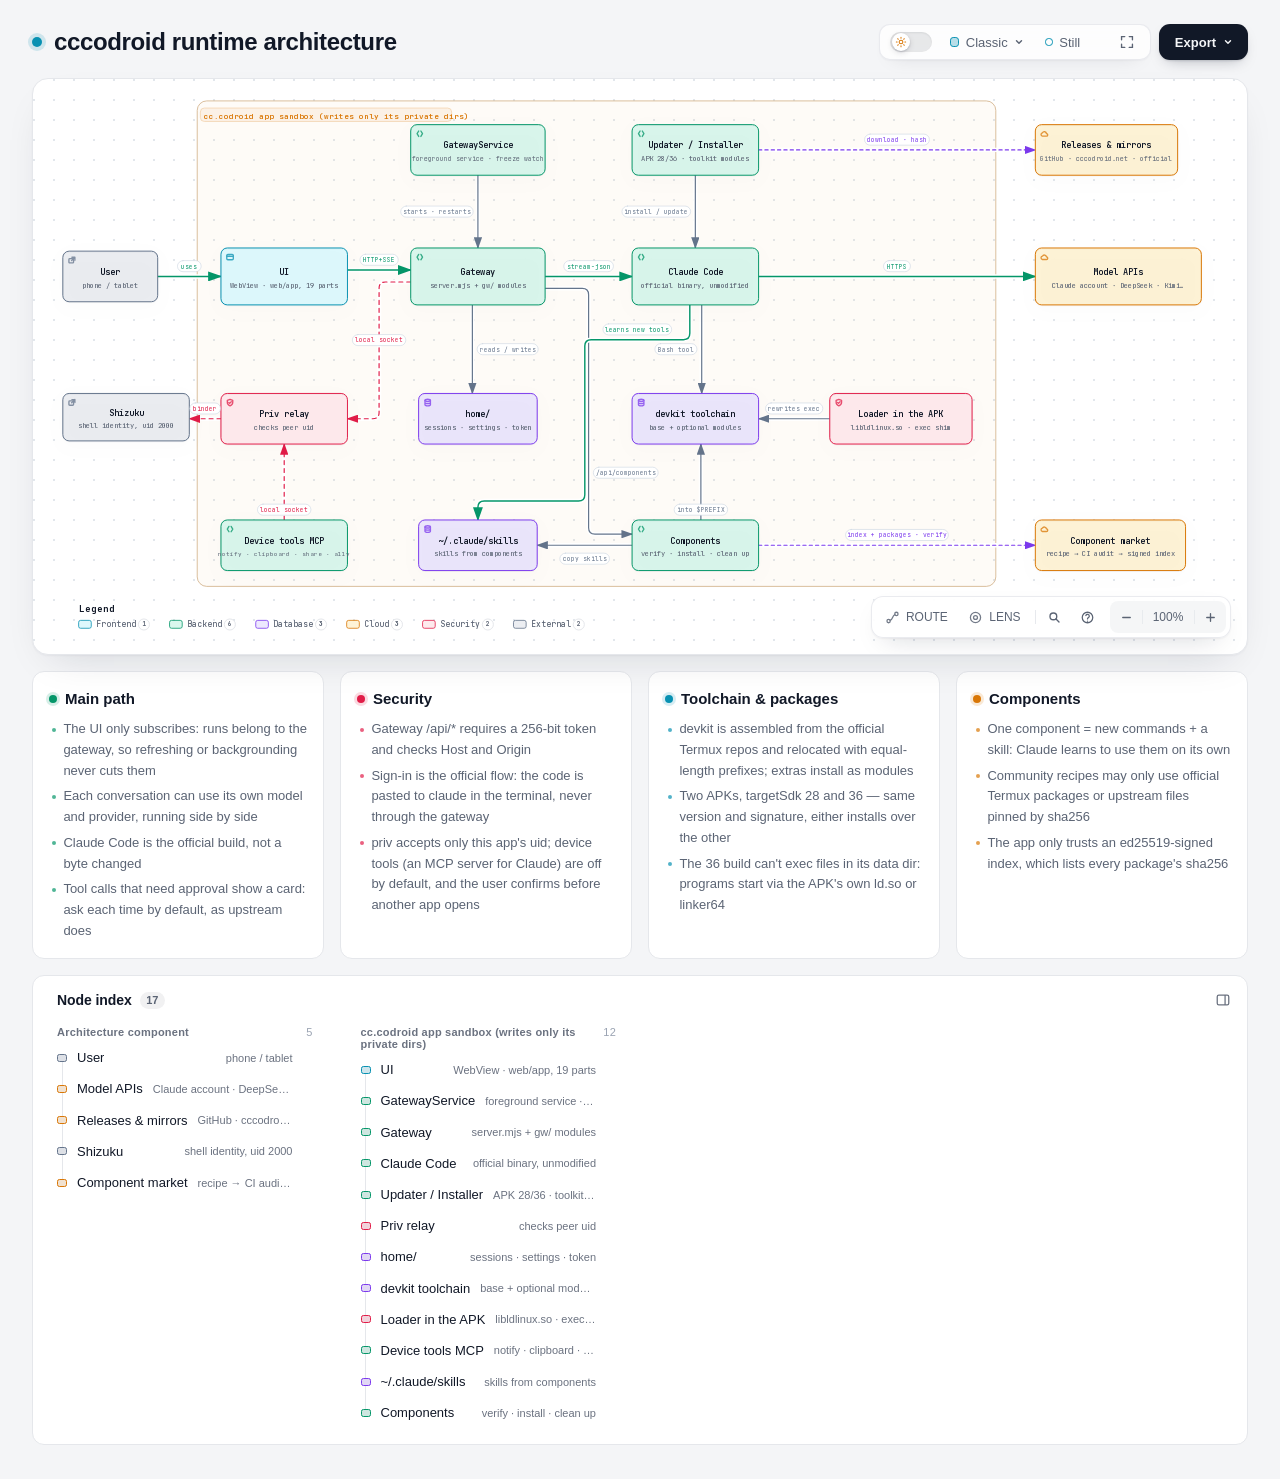
==== commit de93e432: "架构图与 README 跟上 0.3.18 架构图：加 APK 内的加载器（36 版）、设备工具 MCP；网关改为 server.mjs + gw/ 模块；模型 API 每个会话各选； Updater" ====
--- a/docs/diagrams/cccodroid-architecture.en.html
+++ b/docs/diagrams/cccodroid-architecture.en.html
@@ -5154,12 +5154,12 @@
       </div>
     </div>
 
-    <script id="archify-source-evidence-data" type="application/json">{"schemaVersion":1,"verified":true,"repository":{"url":"https://github.com/greyoak111/cccodroid","revision":"6706b6e9fa6fd672be6ddb9567b48e65bb8a9628","shortRevision":"6706b6e","label":"greyoak111/cccodroid","href":"https://github.com/greyoak111/cccodroid/tree/6706b6e9fa6fd672be6ddb9567b48e65bb8a9628"},"referenceCount":28,"nodes":{"ui":[{"path":"android/java/cc/codroid/MainActivity.java","line":441,"endLine":454,"href":"https://github.com/greyoak111/cccodroid/blob/6706b6e9fa6fd672be6ddb9567b48e65bb8a9628/android/java/cc/codroid/MainActivity.java#L441-L454"},{"path":"android/java/cc/codroid/Env.java","line":26,"endLine":30,"href":"https://github.com/greyoak111/cccodroid/blob/6706b6e9fa6fd672be6ddb9567b48e65bb8a9628/android/java/cc/codroid/Env.java#L26-L30"},{"path":"gateway/web/app.js","line":116,"endLine":116,"href":"https://github.com/greyoak111/cccodroid/blob/6706b6e9fa6fd672be6ddb9567b48e65bb8a9628/gateway/web/app.js#L116"}],"svc":[{"path":"android/java/cc/codroid/GatewayService.java","line":59,"endLine":72,"href":"https://github.com/greyoak111/cccodroid/blob/6706b6e9fa6fd672be6ddb9567b48e65bb8a9628/android/java/cc/codroid/GatewayService.java#L59-L72"},{"path":"android/java/cc/codroid/GatewayService.java","line":150,"endLine":151,"href":"https://github.com/greyoak111/cccodroid/blob/6706b6e9fa6fd672be6ddb9567b48e65bb8a9628/android/java/cc/codroid/GatewayService.java#L150-L151"}],"gw":[{"path":"gateway/server.mjs","line":3519,"endLine":3556,"href":"https://github.com/greyoak111/cccodroid/blob/6706b6e9fa6fd672be6ddb9567b48e65bb8a9628/gateway/server.mjs#L3519-L3556"},{"path":"gateway/server.mjs","line":2471,"endLine":2498,"href":"https://github.com/greyoak111/cccodroid/blob/6706b6e9fa6fd672be6ddb9567b48e65bb8a9628/gateway/server.mjs#L2471-L2498"},{"path":"gateway/server.mjs","line":3999,"endLine":4004,"href":"https://github.com/greyoak111/cccodroid/blob/6706b6e9fa6fd672be6ddb9567b48e65bb8a9628/gateway/server.mjs#L3999-L4004"}],"claude":[{"path":"gateway/server.mjs","line":2778,"endLine":2781,"href":"https://github.com/greyoak111/cccodroid/blob/6706b6e9fa6fd672be6ddb9567b48e65bb8a9628/gateway/server.mjs#L2778-L2781"},{"path":"android/java/cc/codroid/Env.java","line":100,"endLine":101,"href":"https://github.com/greyoak111/cccodroid/blob/6706b6e9fa6fd672be6ddb9567b48e65bb8a9628/android/java/cc/codroid/Env.java#L100-L101"}],"api":[{"path":"gateway/server.mjs","line":800,"endLine":810,"href":"https://github.com/greyoak111/cccodroid/blob/6706b6e9fa6fd672be6ddb9567b48e65bb8a9628/gateway/server.mjs#L800-L810"},{"path":"gateway/server.mjs","line":74,"endLine":76,"href":"https://github.com/greyoak111/cccodroid/blob/6706b6e9fa6fd672be6ddb9567b48e65bb8a9628/gateway/server.mjs#L74-L76"}],"upd":[{"path":"android/java/cc/codroid/Updater.java","line":33,"endLine":35,"href":"https://github.com/greyoak111/cccodroid/blob/6706b6e9fa6fd672be6ddb9567b48e65bb8a9628/android/java/cc/codroid/Updater.java#L33-L35"},{"path":"android/java/cc/codroid/Updater.java","line":252,"endLine":252,"href":"https://github.com/greyoak111/cccodroid/blob/6706b6e9fa6fd672be6ddb9567b48e65bb8a9628/android/java/cc/codroid/Updater.java#L252"},{"path":"android/java/cc/codroid/Installer.java","line":20,"endLine":42,"href":"https://github.com/greyoak111/cccodroid/blob/6706b6e9fa6fd672be6ddb9567b48e65bb8a9628/android/java/cc/codroid/Installer.java#L20-L42"}],"dl":[{"path":"android/java/cc/codroid/Updater.java","line":33,"endLine":33,"href":"https://github.com/greyoak111/cccodroid/blob/6706b6e9fa6fd672be6ddb9567b48e65bb8a9628/android/java/cc/codroid/Updater.java#L33"}],"priv":[{"path":"android/java/cc/codroid/Priv.java","line":30,"endLine":44,"href":"https://github.com/greyoak111/cccodroid/blob/6706b6e9fa6fd672be6ddb9567b48e65bb8a9628/android/java/cc/codroid/Priv.java#L30-L44"},{"path":"gateway/server.mjs","line":2977,"endLine":2985,"href":"https://github.com/greyoak111/cccodroid/blob/6706b6e9fa6fd672be6ddb9567b48e65bb8a9628/gateway/server.mjs#L2977-L2985"}],"home":[{"path":"gateway/server.mjs","line":60,"endLine":60,"href":"https://github.com/greyoak111/cccodroid/blob/6706b6e9fa6fd672be6ddb9567b48e65bb8a9628/gateway/server.mjs#L60"},{"path":"gateway/server.mjs","line":3519,"endLine":3519,"href":"https://github.com/greyoak111/cccodroid/blob/6706b6e9fa6fd672be6ddb9567b48e65bb8a9628/gateway/server.mjs#L3519"}],"devkit":[{"path":"devkit/devkit.mjs","line":1,"endLine":16,"href":"https://github.com/greyoak111/cccodroid/blob/6706b6e9fa6fd672be6ddb9567b48e65bb8a9628/devkit/devkit.mjs#L1-L16"},{"path":"android/java/cc/codroid/Installer.java","line":170,"endLine":200,"href":"https://github.com/greyoak111/cccodroid/blob/6706b6e9fa6fd672be6ddb9567b48e65bb8a9628/android/java/cc/codroid/Installer.java#L170-L200"}],"shz":[{"path":"android/java/cc/codroid/ShizukuSetup.java","line":43,"endLine":50,"href":"https://github.com/greyoak111/cccodroid/blob/6706b6e9fa6fd672be6ddb9567b48e65bb8a9628/android/java/cc/codroid/ShizukuSetup.java#L43-L50"}],"comp":[{"path":"gateway/server.mjs","line":1803,"endLine":1812,"href":"https://github.com/greyoak111/cccodroid/blob/6706b6e9fa6fd672be6ddb9567b48e65bb8a9628/gateway/server.mjs#L1803-L1812"},{"path":"gateway/server.mjs","line":1836,"endLine":1846,"href":"https://github.com/greyoak111/cccodroid/blob/6706b6e9fa6fd672be6ddb9567b48e65bb8a9628/gateway/server.mjs#L1836-L1846"},{"path":"gateway/server.mjs","line":2043,"endLine":2071,"href":"https://github.com/greyoak111/cccodroid/blob/6706b6e9fa6fd672be6ddb9567b48e65bb8a9628/gateway/server.mjs#L2043-L2071"}],"skills":[{"path":"gateway/server.mjs","line":2072,"endLine":2083,"href":"https://github.com/greyoak111/cccodroid/blob/6706b6e9fa6fd672be6ddb9567b48e65bb8a9628/gateway/server.mjs#L2072-L2083"},{"path":"gateway/server.mjs","line":3461,"endLine":3462,"href":"https://github.com/greyoak111/cccodroid/blob/6706b6e9fa6fd672be6ddb9567b48e65bb8a9628/gateway/server.mjs#L3461-L3462"}]}}</script>
+    <script id="archify-source-evidence-data" type="application/json">{"schemaVersion":1,"verified":true,"repository":{"url":"https://github.com/greyoak111/cccodroid","revision":"abe9782812f211d96fe956346b9665ae4afb9c88","shortRevision":"abe9782","label":"greyoak111/cccodroid","href":"https://github.com/greyoak111/cccodroid/tree/abe9782812f211d96fe956346b9665ae4afb9c88"},"referenceCount":30,"nodes":{"ui":[{"path":"android/java/cc/codroid/MainActivity.java","line":1142,"endLine":1142,"href":"https://github.com/greyoak111/cccodroid/blob/abe9782812f211d96fe956346b9665ae4afb9c88/android/java/cc/codroid/MainActivity.java#L1142"},{"path":"gateway/gw/http.mjs","line":79,"endLine":80,"href":"https://github.com/greyoak111/cccodroid/blob/abe9782812f211d96fe956346b9665ae4afb9c88/gateway/gw/http.mjs#L79-L80"}],"svc":[{"path":"android/java/cc/codroid/GatewayService.java","line":63,"endLine":64,"href":"https://github.com/greyoak111/cccodroid/blob/abe9782812f211d96fe956346b9665ae4afb9c88/android/java/cc/codroid/GatewayService.java#L63-L64"}],"gw":[{"path":"gateway/gw/access.mjs","line":11,"endLine":12,"href":"https://github.com/greyoak111/cccodroid/blob/abe9782812f211d96fe956346b9665ae4afb9c88/gateway/gw/access.mjs#L11-L12"},{"path":"gateway/gw/bus.mjs","line":18,"endLine":18,"href":"https://github.com/greyoak111/cccodroid/blob/abe9782812f211d96fe956346b9665ae4afb9c88/gateway/gw/bus.mjs#L18"},{"path":"gateway/gw/run.mjs","line":32,"endLine":32,"href":"https://github.com/greyoak111/cccodroid/blob/abe9782812f211d96fe956346b9665ae4afb9c88/gateway/gw/run.mjs#L32"}],"claude":[{"path":"gateway/gw/run.mjs","line":187,"endLine":187,"href":"https://github.com/greyoak111/cccodroid/blob/abe9782812f211d96fe956346b9665ae4afb9c88/gateway/gw/run.mjs#L187"},{"path":"gateway/gw/stream.mjs","line":85,"endLine":85,"href":"https://github.com/greyoak111/cccodroid/blob/abe9782812f211d96fe956346b9665ae4afb9c88/gateway/gw/stream.mjs#L85"}],"api":[{"path":"gateway/gw/providers.mjs","line":10,"endLine":12,"href":"https://github.com/greyoak111/cccodroid/blob/abe9782812f211d96fe956346b9665ae4afb9c88/gateway/gw/providers.mjs#L10-L12"},{"path":"gateway/gw/sessmodel.mjs","line":32,"endLine":44,"href":"https://github.com/greyoak111/cccodroid/blob/abe9782812f211d96fe956346b9665ae4afb9c88/gateway/gw/sessmodel.mjs#L32-L44"}],"upd":[{"path":"android/java/cc/codroid/Updater.java","line":27,"endLine":37,"href":"https://github.com/greyoak111/cccodroid/blob/abe9782812f211d96fe956346b9665ae4afb9c88/android/java/cc/codroid/Updater.java#L27-L37"},{"path":"android/java/cc/codroid/Updater.java","line":135,"endLine":138,"href":"https://github.com/greyoak111/cccodroid/blob/abe9782812f211d96fe956346b9665ae4afb9c88/android/java/cc/codroid/Updater.java#L135-L138"},{"path":"android/java/cc/codroid/Installer.java","line":21,"endLine":21,"href":"https://github.com/greyoak111/cccodroid/blob/abe9782812f211d96fe956346b9665ae4afb9c88/android/java/cc/codroid/Installer.java#L21"}],"dl":[{"path":"android/java/cc/codroid/Updater.java","line":33,"endLine":33,"href":"https://github.com/greyoak111/cccodroid/blob/abe9782812f211d96fe956346b9665ae4afb9c88/android/java/cc/codroid/Updater.java#L33"},{"path":"android/java/cc/codroid/Updater.java","line":44,"endLine":44,"href":"https://github.com/greyoak111/cccodroid/blob/abe9782812f211d96fe956346b9665ae4afb9c88/android/java/cc/codroid/Updater.java#L44"}],"shz":[{"path":"android/java/cc/codroid/ShizukuSetup.java","line":50,"endLine":50,"href":"https://github.com/greyoak111/cccodroid/blob/abe9782812f211d96fe956346b9665ae4afb9c88/android/java/cc/codroid/ShizukuSetup.java#L50"}],"priv":[{"path":"android/java/cc/codroid/Priv.java","line":30,"endLine":33,"href":"https://github.com/greyoak111/cccodroid/blob/abe9782812f211d96fe956346b9665ae4afb9c88/android/java/cc/codroid/Priv.java#L30-L33"},{"path":"android/java/cc/codroid/Priv.java","line":255,"endLine":255,"href":"https://github.com/greyoak111/cccodroid/blob/abe9782812f211d96fe956346b9665ae4afb9c88/android/java/cc/codroid/Priv.java#L255"}],"home":[{"path":"gateway/gw/config.mjs","line":11,"endLine":11,"href":"https://github.com/greyoak111/cccodroid/blob/abe9782812f211d96fe956346b9665ae4afb9c88/gateway/gw/config.mjs#L11"},{"path":"gateway/gw/sessions.mjs","line":65,"endLine":65,"href":"https://github.com/greyoak111/cccodroid/blob/abe9782812f211d96fe956346b9665ae4afb9c88/gateway/gw/sessions.mjs#L65"}],"devkit":[{"path":"devkit/devkit.mjs","line":1,"endLine":16,"href":"https://github.com/greyoak111/cccodroid/blob/abe9782812f211d96fe956346b9665ae4afb9c88/devkit/devkit.mjs#L1-L16"},{"path":"gateway/gw/modules.mjs","line":21,"endLine":38,"href":"https://github.com/greyoak111/cccodroid/blob/abe9782812f211d96fe956346b9665ae4afb9c88/gateway/gw/modules.mjs#L21-L38"}],"loader":[{"path":"android/java/cc/codroid/Env.java","line":173,"endLine":177,"href":"https://github.com/greyoak111/cccodroid/blob/abe9782812f211d96fe956346b9665ae4afb9c88/android/java/cc/codroid/Env.java#L173-L177"},{"path":"android/native/exec-shim.c","line":5,"endLine":11,"href":"https://github.com/greyoak111/cccodroid/blob/abe9782812f211d96fe956346b9665ae4afb9c88/android/native/exec-shim.c#L5-L11"},{"path":"android/prebuilt/glibc/ld.json","line":1,"endLine":5,"href":"https://github.com/greyoak111/cccodroid/blob/abe9782812f211d96fe956346b9665ae4afb9c88/android/prebuilt/glibc/ld.json#L1-L5"}],"mcp":[{"path":"android/assets/bin/device-mcp.mjs","line":5,"endLine":5,"href":"https://github.com/greyoak111/cccodroid/blob/abe9782812f211d96fe956346b9665ae4afb9c88/android/assets/bin/device-mcp.mjs#L5"},{"path":"android/java/cc/codroid/DeviceTools.java","line":54,"endLine":54,"href":"https://github.com/greyoak111/cccodroid/blob/abe9782812f211d96fe956346b9665ae4afb9c88/android/java/cc/codroid/DeviceTools.java#L54"}],"skills":[{"path":"gateway/gw/components.mjs","line":354,"endLine":354,"href":"https://github.com/greyoak111/cccodroid/blob/abe9782812f211d96fe956346b9665ae4afb9c88/gateway/gw/components.mjs#L354"}],"comp":[{"path":"gateway/gw/components.mjs","line":29,"endLine":29,"href":"https://github.com/greyoak111/cccodroid/blob/abe9782812f211d96fe956346b9665ae4afb9c88/gateway/gw/components.mjs#L29"},{"path":"gateway/gw/components.mjs","line":69,"endLine":69,"href":"https://github.com/greyoak111/cccodroid/blob/abe9782812f211d96fe956346b9665ae4afb9c88/gateway/gw/components.mjs#L69"}]}}</script>
     <script id="archify-i18n-data" type="application/json">{"locale":"en","messages":{"viewer.kind.frontend":"Frontend","viewer.kind.backend":"Backend","viewer.kind.database":"Database","viewer.kind.cloud":"Cloud","viewer.kind.security":"Security","viewer.kind.messagebus":"Message bus","viewer.kind.external":"External","viewer.kind.neutral":"Neutral","viewer.kind.node":"Node","viewer.kind.start":"Start","viewer.kind.active":"Active","viewer.kind.waiting":"Waiting","viewer.kind.decision":"Decision","viewer.kind.success":"Success","viewer.kind.failure":"Failure","viewer.toolbar.actions":"Diagram actions","viewer.theme.toggle.title":"Toggle theme (T)","viewer.theme.toggle":"Toggle color theme","viewer.theme.dark":"Dark","viewer.theme.light":"Light","viewer.preset.choose.title":"Choose visual style (S cycles)","viewer.preset.choose":"Choose visual style","viewer.preset.style":"Style","viewer.preset.menu":"Visual style","viewer.preset.identity":"Visual identity","viewer.preset.cycles":"to cycle","viewer.preset.classic":"Classic","viewer.preset.classic.short":"Classic","viewer.preset.classic.hint":"Stable technical default","viewer.preset.flow":"Signal Flow","viewer.preset.flow.short":"Flow","viewer.preset.flow.hint":"Motion-forward presentation","viewer.preset.blueprint":"Blueprint","viewer.preset.blueprint.hint":"Engineering review","viewer.preset.editorial":"Editorial","viewer.preset.editorial.hint":"Publication and launch notes","viewer.preset.badge.signalFlow":"SIGNAL FLOW","viewer.preset.badge.blueprint":"BLUEPRINT / REV 01","viewer.preset.badge.editorial":"EDITORIAL / FIELD NOTE","viewer.preset.badge.editorialPlate":"ARCHIFY / PLATE 04","viewer.preset.current":"Visual style: {style}. Choose visual style","viewer.motion.live":"Live","viewer.motion.still":"Still","viewer.motion.pause":"Pause motion","viewer.motion.resume":"Resume motion","viewer.motion.reduced":"Motion paused by reduced-motion preference","viewer.motion.hidden":"Motion paused while this page is hidden","viewer.motion.yielding":"Pause motion; currently yielding to {owner}","viewer.motion.yielding.title":"Live preview enabled · yielding to {owner}","viewer.owner.route":"Route Probe","viewer.owner.lens":"Semantic Lens","viewer.owner.relationship":"Relationship Preview","viewer.owner.intent":"Intent Trace","viewer.owner.focus":"semantic focus","viewer.owner.legend":"legend preview","viewer.owner.reader":"reader interaction","viewer.present.enter":"Enter presentation stage","viewer.present.enter.title":"Presentation stage (F)","viewer.present.exit":"Exit presentation stage","viewer.present.exit.title":"Exit presentation stage (F or Escape)","viewer.present.present":"Present","viewer.present.exit.label":"Exit","viewer.export.button":"Export","viewer.export.button.title":"Export diagram (E)","viewer.export.diagram":"Export diagram","viewer.export.menu":"Export","viewer.export.subtitle":"Portable, clean outputs","viewer.export.share":"Share","viewer.export.shareCard":"Share Card","viewer.export.routeShareCard":"Route Share Card","viewer.export.reachShareCard":"Reach Share Card","viewer.export.copyDiagram":"Copy diagram","viewer.export.clipboardPng":"PNG to clipboard","viewer.export.raster":"Raster images","viewer.export.image":"Image","viewer.export.lossless":"Lossless image","viewer.export.compact":"Compact image","viewer.export.modern":"Modern image","viewer.export.vectorMotion":"Vector and motion","viewer.export.vectorMotion.heading":"Vector \u0026 motion","viewer.export.editable":"Editable vector","viewer.export.svg.auto":"SVG · Auto","viewer.export.svg.auto.hint":"Matches host theme","viewer.export.svg.light":"SVG · Light","viewer.export.svg.light.hint":"Always light","viewer.export.svg.dark":"SVG · Dark","viewer.export.svg.dark.hint":"Always dark","viewer.export.motion6s":"6s motion","viewer.export.unsupported":"Not supported by this browser","viewer.export.clipboardUnsupported":"Clipboard image write not supported by this browser","viewer.export.clipboardUnsupported.short":"Clipboard image write not supported in this browser.","viewer.export.motionUnavailable":"Motion capture unavailable in this browser","viewer.export.webmUnavailable":"WebM unavailable in this browser","viewer.export.failed":"Export failed: {message}","viewer.export.unknownVariant":"Unknown Share Card variant: {variant}","viewer.export.routeRequired":"Trace a route before exporting a Route Share Card","viewer.export.reachRequired":"Trace authored reach before exporting a Reach Share Card","viewer.export.unknown":"unknown","viewer.export.routeFailed":"Route Share Card export failed: {message}","viewer.export.reachFailed":"Reach Share Card export failed: {message}","viewer.export.copyFailed":"Copy failed: {message}","viewer.export.copiedPng":"Copied PNG to clipboard","viewer.export.downloadedRoute":"Downloaded Route Share Card","viewer.export.downloadedReach":"Downloaded Reach Share Card","viewer.export.downloadedWebm":"Downloaded WebM","viewer.export.recording":"Recording 6 seconds of motion…","viewer.export.card.routeSummary.one":"Path: {source} → {target} · {count} step","viewer.export.card.routeSummary.other":"Path: {source} → {target} · {count} steps","viewer.export.card.reachSummary":"Authored {direction} from {origin} · {nodes} · {links} · max {hops}","viewer.export.card.node.one":"{count} node","viewer.export.card.node.other":"{count} nodes","viewer.export.card.link.one":"{count} link","viewer.export.card.link.other":"{count} links","viewer.export.card.hop.one":"{count} hop","viewer.export.card.hop.other":"{count} hops","viewer.export.card.routeBadge":"ARCHIFY · ROUTE · {hops}","viewer.export.card.reachBadge":"ARCHIFY · {direction} REACH","viewer.export.direction.upstream":"Upstream","viewer.export.direction.downstream":"Downstream","viewer.export.error.canvasUnavailable":"Canvas unavailable for {label}","viewer.export.error.contextUnavailable":"2D canvas context unavailable for {label}","viewer.export.error.toBlobUnavailable":"canvas.toBlob unavailable for {label}","viewer.export.error.toBlobNull":"canvas.toBlob returned no data for {label}","viewer.export.error.variantsCombined":"Share Card variants cannot be combined","viewer.export.error.viewerState":"Share Card export could not remove temporary viewer state","viewer.export.error.routeState":"Route Card export could not preserve the resolved route safely","viewer.export.error.reachState":"Reach Card export could not preserve authored reach safely","viewer.export.error.webmRequirements":"WebM motion export requires a trace animation and browser MediaRecorder support","viewer.export.error.mediaRecorder":"MediaRecorder failed","viewer.export.error.emptyWebm":"MediaRecorder produced an empty WebM","viewer.export.error.webmBackground":"SVG background could not be loaded for WebM export","viewer.guide.title":"Explore this system","viewer.focus.selectedNodes":"{count} selected nodes","viewer.guide.eyebrow":"Diagram guide","viewer.guide.close":"Close diagram guide","viewer.guide.inspecting":"Inspecting compiled semantics","viewer.guide.actions":"Diagram exploration actions","viewer.guide.find":"Find any node","viewer.guide.find.hint":"Search labels, responsibilities, kinds, and stable IDs.","viewer.guide.route":"Trace a route","viewer.guide.route.aria":"Trace a directed route","viewer.guide.route.hint":"Ask how two semantic nodes connect in authored direction.","viewer.guide.map":"See the whole system","viewer.guide.map.hint":"Open Semantic Radar with a live viewport and stable nodes.","viewer.guide.lens":"Compare semantic kinds","viewer.guide.lens.hint":"Count roles, reveal their traffic, and compare direct authored links.","viewer.guide.present":"Enter Presentation Stage","viewer.guide.present.hint":"Give the live diagram the viewport without changing export.","viewer.guide.shortcuts":"Additional keyboard shortcuts","viewer.guide.shortcut.export":"Export","viewer.guide.shortcut.theme":"Theme","viewer.guide.shortcut.style":"Style","viewer.guide.shortcut.reset":"Reset","viewer.guide.shortcut.zoomIn":"Zoom in","viewer.guide.shortcut.zoomOut":"Zoom out","viewer.guide.shortcut.close":"Close","viewer.guide.credit":"Find Archify useful? A star on GitHub helps","viewer.guide.star":"Star","viewer.guide.facts":"{nodes} · {relationships}","viewer.guide.fact.node.one":"{count} semantic node","viewer.guide.fact.node.other":"{count} semantic nodes","viewer.guide.fact.relationship.one":"{count} relationship","viewer.guide.fact.relationship.other":"{count} relationships","viewer.guide.open":"Open diagram guide","viewer.finder.title":"Find a node","viewer.finder.close":"Close node finder","viewer.finder.placeholder":"Search labels or IDs","viewer.finder.search":"Search diagram nodes","viewer.finder.results":"Diagram nodes","viewer.finder.empty":"No matching nodes","viewer.finder.result.focus":"Focus {label}","viewer.finder.result.routeStart":"Choose {label} as route start","viewer.finder.result.routeTarget":"Choose {label} as route destination, {links}","viewer.finder.status.empty":"No matching nodes","viewer.finder.status.count.one":"{count} matching node","viewer.finder.status.count.other":"{count} matching nodes","viewer.finder.noun.nodes":"nodes","viewer.finder.link.one":"{count} link","viewer.finder.link.other":"{count} links","viewer.finder.result.focus.one":"Focus {label}, {count} related connection","viewer.finder.result.focus.other":"Focus {label}, {count} related connections","viewer.finder.status.filtered":"{visible} of {available} {noun}","viewer.finder.status.all":"{available} {noun}","viewer.passport.eyebrow":"Semantic passport","viewer.passport.metadata":"Node metadata","viewer.passport.evidence":"Verified source evidence","viewer.passport.verified":"Verified source","viewer.passport.verificationScope":"Verified against local Git at the pinned revision. Remote access has not been checked.","viewer.passport.reach":"Authored reach","viewer.passport.reach.trace":"Trace authored reachability","viewer.passport.upstream":"Upstream","viewer.passport.downstream":"Downstream","viewer.passport.upstream.trace":"Trace upstream authored reachability","viewer.passport.downstream.trace":"Trace downstream authored reachability","viewer.passport.close":"Close semantic passport","viewer.passport.move":"Move semantic passport. Drag, use arrow keys, or press Home to reset.","viewer.passport.copy":"Copy link","viewer.passport.copy.focus":"Copy link to focused node","viewer.passport.relations":"Relations","viewer.passport.relations.show":"Show connected relationships","viewer.passport.relations.hide":"Hide connected relationships","viewer.passport.relations.list":"Connected relationships","viewer.passport.copyRelation":"Copy relation","viewer.passport.copyNode":"Copy node","viewer.passport.copyPinned":"Copy link to pinned relationship","viewer.passport.copySource":"Copy link to source node","viewer.passport.copy.focused.success":"Focused node link copied","viewer.passport.copy.pinned.success":"Pinned relationship link copied","viewer.passport.copy.focused.failed":"Could not copy focused node link","viewer.passport.copy.pinned.failed":"Could not copy pinned relationship link","viewer.passport.relationship.none":"No connected relationships","viewer.passport.relationship.count.one":"{count} relation","viewer.passport.relationship.count.other":"{count} relations","viewer.passport.relationship.show.one":"Show {count} connected relationship","viewer.passport.relationship.show.other":"Show {count} connected relationships","viewer.passport.relationship.summary":"{out} outgoing · {in} incoming{loops}","viewer.passport.relationship.loops":" · {count} loop","viewer.passport.relationship.explorer":"Direct relationship explorer","viewer.passport.relationship.help":"Use arrow keys to explore relationships. Press Enter or Space to pin details; Escape clears.","viewer.passport.relationship.loopsBack":"loops back","viewer.passport.relationship.connectsTo":"connects to","viewer.passport.relationship.connectsFrom":"connects from","viewer.passport.relationship.pinned":"Pinned relationship · {from} → {to} · {label}","viewer.passport.relationship.inspect":"Inspect relationship {index} of {total}: {from} to {to}, {label}. Press Enter for details.","viewer.passport.relationship.group.out":"Outgoing","viewer.passport.relationship.group.in":"Incoming","viewer.passport.relationship.group.loop":"Self loops","viewer.passport.relationship.row":"{group}: {relationship}, {neighbor}","viewer.passport.relationship.direction.out":"OUT →","viewer.passport.relationship.direction.in":"← IN","viewer.passport.relationship.direction.loop":"LOOP","viewer.passport.sourceCount.one":"{count} verified source reference","viewer.passport.sourceCount.other":"{count} verified source references","viewer.passport.repository.open":"Open verified repository revision {revision}","viewer.passport.source.open":"Open verified source {path} at revision {revision}","viewer.passport.source.openLink":"Open ↗","viewer.passport.reach.upstream.one":"Trace {count} upstream authored node","viewer.passport.reach.upstream.other":"Trace {count} upstream authored nodes","viewer.passport.reach.downstream.one":"Trace {count} downstream authored node","viewer.passport.reach.downstream.other":"Trace {count} downstream authored nodes","viewer.passport.reach.noUpstream":"No upstream authored nodes","viewer.passport.reach.noDownstream":"No downstream authored nodes","viewer.passport.reach.status":"{direction} · {nodes} nodes · {links} links · max {hops} hops","viewer.route.eyebrow":"Path","viewer.route.start":"Click where the path starts","viewer.route.start.find":"Find start","viewer.route.start.find.aria":"Find a route start","viewer.route.copy":"Copy link","viewer.route.copy.aria":"Copy link to traced route","viewer.route.clear":"Clear","viewer.route.clear.aria":"Clear route probe","viewer.route.traced":"Path","viewer.route.pickTwo":"Click two nodes on the diagram","viewer.route.pickOne":"Click a node on the diagram","viewer.route.controls":"Route journey controls","viewer.route.previous":"Previous route position","viewer.route.play":"Play route journey","viewer.route.pause":"Pause route journey","viewer.route.replay":"Replay route journey","viewer.route.next":"Next route position","viewer.route.journey":"Journey","viewer.route.pause.label":"Pause","viewer.route.replay.label":"Replay","viewer.route.overview":"Overview","viewer.route.overview.aria":"Show complete route overview","viewer.route.instructions":"Click a start, then an end. Paths follow the arrows.","viewer.route.destination":"Where does the path from {label} end?","viewer.route.destination.find":"Find target","viewer.route.destination.find.aria":"Find a reachable route destination","viewer.route.differentDestination":"Choose a different destination","viewer.route.distinct":"Pick two different nodes.","viewer.route.unreachable":"Cannot reach {label} from here","viewer.route.unreachable.detail":"{target} cannot be reached from {source} along the arrows. Pick a highlighted node.","viewer.route.start.instructions":"Next, pick the end. Only nodes you can reach will light up.","viewer.route.copy.success":"Traced route link copied","viewer.route.copy.failed":"Could not copy traced route link","viewer.route.position":"Route position {index} of {total}: {label}","viewer.route.step":"Step {index} of {total} · {phase} · {label}","viewer.route.motionRequired":"Automatic journey requires Live motion","viewer.route.trigger.clear":"Clear traced route","viewer.route.overview.status":"{nodes} · {hops} · shortest path","viewer.route.overview.node.one":"{count} node","viewer.route.overview.node.other":"{count} nodes","viewer.route.overview.hop.one":"{count} step","viewer.route.overview.hop.other":"{count} steps","viewer.route.phase.playing":"Playing","viewer.route.phase.complete":"Complete","viewer.route.phase.inspecting":"Inspecting","viewer.route.destination.count.one":"{count} reachable node is highlighted. Click it.","viewer.route.destination.count.other":"{count} reachable nodes are highlighted. Click one.","viewer.route.noOutgoing":"No arrows lead out of this node. Clear it and pick another start.","viewer.route.result.title":"{source} to {target}","viewer.route.finder.source.title":"Choose route start","viewer.route.finder.source.placeholder":"Search route sources","viewer.route.finder.source.empty":"No matching route sources","viewer.route.finder.source.results":"Nodes that can start a route","viewer.route.finder.source.noun":"route sources","viewer.route.finder.source.badge":"start","viewer.route.finder.target.title":"Destination from {label}","viewer.route.finder.target.placeholder":"Search reachable destinations","viewer.route.finder.target.empty":"No matching reachable destinations","viewer.route.finder.target.results":"Reachable route destinations","viewer.route.finder.target.noun":"reachable destinations","viewer.route.hop.one":"{count} hop","viewer.route.hop.other":"{count} hops","viewer.lens.eyebrow":"Semantic lens","viewer.lens.title":"Compare system roles","viewer.lens.close":"Close semantic lens","viewer.lens.instruction":"Choose up to two semantic kinds. One reveals its real traffic; two compare only direct authored relationships.","viewer.lens.kinds":"Semantic kinds","viewer.lens.choose":"Choose a kind to inspect its nodes and touching relationships.","viewer.lens.copy":"Copy link to semantic lens","viewer.lens.clear":"Clear semantic lens","viewer.lens.open":"Open semantic lens","viewer.lens.openActive":"Open active semantic lens","viewer.lens.legend":"Semantic legend","viewer.lens.legend.inspect.one":"Inspect {label}, {count} node","viewer.lens.legend.inspect.other":"Inspect {label}, {count} nodes","viewer.lens.kind.count.one":"{label}, {count} node","viewer.lens.kind.count.other":"{label}, {count} nodes","viewer.lens.compare.one":"{first} → {second}: {forward} · {second} → {first}: {reverse} · {count} direct relationship","viewer.lens.compare.other":"{first} → {second}: {forward} · {second} → {first}: {reverse} · {count} direct relationships","viewer.lens.single":"{nodes} · {relationships} · connected peers remain visible","viewer.lens.node.one":"{count} {label} node","viewer.lens.node.other":"{count} {label} nodes","viewer.lens.relationship.one":"{count} touching relationship","viewer.lens.relationship.other":"{count} touching relationships","viewer.radar.title":"Semantic radar","viewer.radar.building":"Building overview","viewer.radar.openFull":"Open full semantic radar","viewer.radar.open":"Open radar","viewer.radar.close":"Close semantic radar","viewer.radar.surface":"Diagram overview. Click a node to focus it, or use arrow keys to pan.","viewer.radar.click":"Click node","viewer.radar.drag":"Drag to pan","viewer.radar.space":"Semantic radar needs more MAP space.","viewer.radar.nodes":"Semantic diagram radar nodes","viewer.radar.focus":"Focus {label} from Semantic Radar","viewer.radar.status":"{count} nodes · {viewport}","viewer.radar.fullMap":"{count} nodes · full map","viewer.radar.compacted":"Radar compacted to avoid covering the Semantic Passport or MAP controls.","viewer.radar.cancelWaiting":"Cancel semantic radar waiting for more MAP space","viewer.radar.needsSpace":"Semantic radar needs more visible MAP space","viewer.radar.viewport.full":"full map","viewer.radar.viewport.width":"{percent}% width","viewer.radar.viewport.scale":"{percent}% viewport","viewer.nav.controls":"Diagram view controls","viewer.nav.route":"Trace a directed route","viewer.nav.route.title":"Trace route (R)","viewer.nav.route.short":"ROUTE","viewer.nav.radar":"Open semantic radar","viewer.nav.radar.title":"Semantic radar (M)","viewer.nav.radar.short":"MAP","viewer.nav.lens":"Open semantic lens","viewer.nav.lens.title":"Semantic lens (L)","viewer.nav.lens.short":"LENS","viewer.nav.find":"Find a node","viewer.nav.find.title":"Find a node (/)","viewer.outline.title":"Node index","viewer.rail.show":"Notes \u0026 index","viewer.rail.controls":"Side panel","viewer.rail.collapse":"Collapse side panel","viewer.rail.bottom":"Move panel below the diagram","viewer.rail.right":"Move panel beside the diagram","viewer.nav.guide":"Open diagram guide","viewer.nav.guide.title":"Diagram guide (?)","viewer.nav.zoomOut":"Zoom out","viewer.nav.zoomOut.title":"Zoom out (-)","viewer.nav.reset":"Reset diagram view","viewer.nav.reset.title":"Reset view (0)","viewer.nav.read":"READ","viewer.nav.zoomIn":"Zoom in","viewer.nav.zoomIn.title":"Zoom in (+)","viewer.nav.camera":"{hint}. Reset diagram view","viewer.nav.camera.title":"{semantic}{hint} · reset view (0)","viewer.nav.camera.semantic":"Semantic camera active · ","viewer.nav.level.map":"MAP","viewer.nav.level.read":"READ","viewer.nav.level.full":"FULL","viewer.nav.level.auto":"AUTO","viewer.nav.detail.map":"Zoom in to reveal relationship labels and node context","viewer.nav.detail.read":"Zoom in again to reveal tags and annotations","viewer.nav.detail.full":"Full diagram detail","viewer.intent.summary":"{label}. {out} outgoing, {in} incoming{loops}. {total} connections. Press Enter for details.","viewer.intent.loops":", {count} self loop","viewer.common.copied":"Copied","viewer.common.copyFailed":"Copy failed","viewer.common.copyLink":"Copy link","viewer.common.clear":"Clear","viewer.common.close":"Close"}}</script>
     <!-- Main Diagram -->
     <div class="diagram-container" data-detail-level="read"
          data-preset-badge-editorial-plate="ARCHIFY / PLATE 04">
-      <svg viewBox="0 0 1220 692" role="img" lang="en" aria-labelledby="archify-diagram-title archify-diagram-description" data-animation="trace" data-preset="classic" data-quality-profile="showcase" data-node-ui="" data-reader-fit="intrinsic-height" data-reader-min-text="7.5" data-reader-primary-text="14">
+      <svg viewBox="0 0 1500 692" role="img" lang="en" aria-labelledby="archify-diagram-title archify-diagram-description" data-animation="trace" data-preset="classic" data-quality-profile="showcase" data-node-ui="" data-reader-fit="intrinsic-height" data-reader-min-text="7.5" data-reader-primary-text="14">
         <title id="archify-diagram-title">cccodroid runtime architecture</title>
         <desc id="archify-diagram-description">An architecture diagram generated by Archify.</desc>
         <!-- Definitions -->
@@ -5206,12 +5206,12 @@
         <rect width="100%" height="100%" fill="url(#grid)" />
 
         <!-- Boundaries (behind everything) -->
-        <rect data-graph-role="structural-frame" data-composition-frame-kind="region" data-composition-frame-id="0" data-composition-frame-label="cc.codroid app sandbox (private dirs only)" x="190" y="10" width="740" height="614" rx="12" class="c-region" stroke-width="1"/>
+        <rect data-graph-role="structural-frame" data-composition-frame-kind="region" data-composition-frame-id="0" data-composition-frame-label="cc.codroid app sandbox (writes only its private dirs)" x="190" y="10" width="1010" height="614" rx="12" class="c-region" stroke-width="1"/>
 
         <!-- Connection paths (before components for correct z-order) -->
         <g data-graph-role="automatic-crossover" style="--step:0">
           <path data-graph-role="automatic-crossover-underlay" d="M 140 232 L 220 232" fill="none" stroke="var(--mask)" stroke-width="5.8" stroke-linecap="round" stroke-linejoin="round" pointer-events="none"/>
-          <path data-edge-from="user" data-edge-to="ui" data-edge-label="use" data-edge-key="0" data-edge-id="touch" data-composition-points="140,232;220,232" data-composition-crossover="halo" data-composition-independent="true" d="M 140 232 L 220 232" class="a-emphasis" data-animate="edge" style="--step:0" stroke-width="1.8" marker-end="url(#arrowhead-emphasis)"/>
+          <path data-edge-from="user" data-edge-to="ui" data-edge-label="uses" data-edge-key="0" data-edge-id="touch" data-composition-points="140,232;220,232" data-composition-crossover="halo" data-composition-independent="true" d="M 140 232 L 220 232" class="a-emphasis" data-animate="edge" style="--step:0" stroke-width="1.8" marker-end="url(#arrowhead-emphasis)"/>
         </g>
         <g data-graph-role="automatic-crossover" style="--step:1">
           <path data-graph-role="automatic-crossover-underlay" d="M 380 223.95 L 460 223.95" fill="none" stroke="var(--mask)" stroke-width="5.8" stroke-linecap="round" stroke-linejoin="round" pointer-events="none"/>
@@ -5222,56 +5222,64 @@
           <path data-edge-from="gw" data-edge-to="claude" data-edge-label="stream-json" data-edge-key="2" data-edge-id="gw-claude" data-composition-points="630,232;740,232" data-composition-crossover="halo" data-composition-independent="true" d="M 630 232 L 740 232" class="a-emphasis" data-animate="edge" style="--step:2" stroke-width="1.8" marker-end="url(#arrowhead-emphasis)"/>
         </g>
         <g data-graph-role="automatic-crossover" style="--step:3">
-          <path data-graph-role="automatic-crossover-underlay" d="M 900 232 L 990 232" fill="none" stroke="var(--mask)" stroke-width="5.8" stroke-linecap="round" stroke-linejoin="round" pointer-events="none"/>
-          <path data-edge-from="claude" data-edge-to="api" data-edge-label="HTTPS" data-edge-key="3" data-edge-id="claude-api" data-composition-points="900,232;990,232" data-composition-crossover="halo" data-composition-independent="true" d="M 900 232 L 990 232" class="a-emphasis" data-animate="edge" style="--step:3" stroke-width="1.8" marker-end="url(#arrowhead-emphasis)"/>
+          <path data-graph-role="automatic-crossover-underlay" d="M 900 232 L 1250 232" fill="none" stroke="var(--mask)" stroke-width="5.8" stroke-linecap="round" stroke-linejoin="round" pointer-events="none"/>
+          <path data-edge-from="claude" data-edge-to="api" data-edge-label="HTTPS" data-edge-key="3" data-edge-id="claude-api" data-composition-points="900,232;1250,232" data-composition-crossover="halo" data-composition-independent="true" d="M 900 232 L 1250 232" class="a-emphasis" data-animate="edge" style="--step:3" stroke-width="1.8" marker-end="url(#arrowhead-emphasis)"/>
         </g>
         <g data-graph-role="automatic-crossover" style="--step:4">
           <path data-graph-role="automatic-crossover-underlay" d="M 545 104 L 545 196" fill="none" stroke="var(--mask)" stroke-width="5.5" stroke-linecap="round" stroke-linejoin="round" pointer-events="none"/>
-          <path data-edge-from="svc" data-edge-to="gw" data-edge-label="spawn · restart" data-edge-key="4" data-edge-id="svc-gw" data-composition-points="545,104;545,196" data-composition-crossover="halo" data-composition-independent="true" d="M 545 104 L 545 196" class="a-default" data-animate="edge" style="--step:4" stroke-width="1.5" marker-end="url(#arrowhead)"/>
+          <path data-edge-from="svc" data-edge-to="gw" data-edge-label="starts · restarts" data-edge-key="4" data-edge-id="svc-gw" data-composition-points="545,104;545,196" data-composition-crossover="halo" data-composition-independent="true" d="M 545 104 L 545 196" class="a-default" data-animate="edge" style="--step:4" stroke-width="1.5" marker-end="url(#arrowhead)"/>
         </g>
         <g data-graph-role="automatic-crossover" style="--step:5">
-          <path data-graph-role="automatic-crossover-underlay" d="M 900 72 L 990 72" fill="none" stroke="var(--mask)" stroke-width="5.5" stroke-linecap="round" stroke-linejoin="round" pointer-events="none"/>
-          <path data-edge-from="upd" data-edge-to="dl" data-edge-label="download" data-edge-key="5" data-edge-id="upd-dl" data-composition-points="900,72;990,72" data-composition-crossover="halo" data-composition-independent="true" d="M 900 72 L 990 72" class="a-dashed" data-animate="edge" style="--step:5" stroke-width="1.5" marker-end="url(#arrowhead-dashed)"/>
+          <path data-graph-role="automatic-crossover-underlay" d="M 900 72 L 1250 72" fill="none" stroke="var(--mask)" stroke-width="5.5" stroke-linecap="round" stroke-linejoin="round" pointer-events="none"/>
+          <path data-edge-from="upd" data-edge-to="dl" data-edge-label="download · hash" data-edge-key="5" data-edge-id="upd-dl" data-composition-points="900,72;1250,72" data-composition-crossover="halo" data-composition-independent="true" d="M 900 72 L 1250 72" class="a-dashed" data-animate="edge" style="--step:5" stroke-width="1.5" marker-end="url(#arrowhead-dashed)"/>
         </g>
         <g data-graph-role="automatic-crossover" style="--step:6">
           <path data-graph-role="automatic-crossover-underlay" d="M 820 104 L 820 196" fill="none" stroke="var(--mask)" stroke-width="5.5" stroke-linecap="round" stroke-linejoin="round" pointer-events="none"/>
-          <path data-edge-from="upd" data-edge-to="claude" data-edge-label="install / upgrade" data-edge-key="6" data-edge-id="upd-claude" data-composition-points="820,104;820,196" data-composition-crossover="halo" data-composition-independent="true" d="M 820 104 L 820 196" class="a-default" data-animate="edge" style="--step:6" stroke-width="1.5" marker-end="url(#arrowhead)"/>
+          <path data-edge-from="upd" data-edge-to="claude" data-edge-label="install / update" data-edge-key="6" data-edge-id="upd-claude" data-composition-points="820,104;820,196" data-composition-crossover="halo" data-composition-independent="true" d="M 820 104 L 820 196" class="a-default" data-animate="edge" style="--step:6" stroke-width="1.5" marker-end="url(#arrowhead)"/>
         </g>
         <g data-graph-role="automatic-crossover" style="--step:7">
           <path data-graph-role="automatic-crossover-underlay" d="M 538 268 L 538 380" fill="none" stroke="var(--mask)" stroke-width="5.5" stroke-linecap="round" stroke-linejoin="round" pointer-events="none"/>
-          <path data-edge-from="gw" data-edge-to="home" data-edge-label="read/write" data-edge-key="7" data-edge-id="gw-home" data-composition-points="538,268;538,380" data-composition-crossover="halo" data-composition-independent="true" d="M 538 268 L 538 380" class="a-default" data-animate="edge" style="--step:7" stroke-width="1.5" marker-end="url(#arrowhead)"/>
+          <path data-edge-from="gw" data-edge-to="home" data-edge-label="reads / writes" data-edge-key="7" data-edge-id="gw-home" data-composition-points="538,268;538,380" data-composition-crossover="halo" data-composition-independent="true" d="M 538 268 L 538 380" class="a-default" data-animate="edge" style="--step:7" stroke-width="1.5" marker-end="url(#arrowhead)"/>
         </g>
         <g data-graph-role="automatic-crossover" style="--step:8">
           <path data-graph-role="automatic-crossover-underlay" d="M 828.05 268 L 828.05 380" fill="none" stroke="var(--mask)" stroke-width="5.5" stroke-linecap="round" stroke-linejoin="round" pointer-events="none"/>
           <path data-edge-from="claude" data-edge-to="devkit" data-edge-label="Bash tool" data-edge-key="8" data-edge-id="claude-devkit" data-composition-points="828.05,268;828.05,380" data-composition-crossover="halo" data-composition-independent="true" d="M 828.05 268 L 828.05 380" class="a-default" data-animate="edge" style="--step:8" stroke-width="1.5" marker-end="url(#arrowhead)"/>
         </g>
         <g data-graph-role="automatic-crossover" style="--step:9">
-          <path data-graph-role="automatic-crossover-underlay" d="M 460 239 L 428 239 Q 420 239 420 247 L 420 404 Q 420 412 412 412 L 380 412" fill="none" stroke="var(--mask)" stroke-width="5.5" stroke-linecap="round" stroke-linejoin="round" pointer-events="none"/>
-          <path data-edge-from="gw" data-edge-to="priv" data-edge-label="local socket" data-edge-key="9" data-edge-id="gw-priv" data-composition-points="460,239;420,239;420,412;380,412" data-composition-crossover="halo" data-composition-independent="true" d="M 460 239 L 428 239 Q 420 239 420 247 L 420 404 Q 420 412 412 412 L 380 412" class="a-security" data-animate="edge" style="--step:9" stroke-width="1.5" marker-end="url(#arrowhead-security)"/>
+          <path data-graph-role="automatic-crossover-underlay" d="M 990 412 L 900 412" fill="none" stroke="var(--mask)" stroke-width="5.5" stroke-linecap="round" stroke-linejoin="round" pointer-events="none"/>
+          <path data-edge-from="loader" data-edge-to="devkit" data-edge-label="rewrites exec" data-edge-key="9" data-edge-id="loader-devkit" data-composition-points="990,412;900,412" data-composition-crossover="halo" data-composition-independent="true" d="M 990 412 L 900 412" class="a-default" data-animate="edge" style="--step:9" stroke-width="1.5" marker-end="url(#arrowhead)"/>
         </g>
         <g data-graph-role="automatic-crossover" style="--step:10">
-          <path data-graph-role="automatic-crossover-underlay" d="M 220 412 L 180 412" fill="none" stroke="var(--mask)" stroke-width="5.5" stroke-linecap="round" stroke-linejoin="round" pointer-events="none"/>
-          <path data-edge-from="priv" data-edge-to="shz" data-edge-label="binder" data-edge-key="10" data-edge-id="priv-shz" data-composition-points="220,412;180,412" data-composition-crossover="halo" data-composition-independent="true" d="M 220 412 L 180 412" class="a-security" data-animate="edge" style="--step:10" stroke-width="1.5" marker-end="url(#arrowhead-security)"/>
+          <path data-graph-role="automatic-crossover-underlay" d="M 460 239 L 428 239 Q 420 239 420 247 L 420 404 Q 420 412 412 412 L 380 412" fill="none" stroke="var(--mask)" stroke-width="5.5" stroke-linecap="round" stroke-linejoin="round" pointer-events="none"/>
+          <path data-edge-from="gw" data-edge-to="priv" data-edge-label="local socket" data-edge-key="10" data-edge-id="gw-priv" data-composition-points="460,239;420,239;420,412;380,412" data-composition-crossover="halo" data-composition-independent="true" d="M 460 239 L 428 239 Q 420 239 420 247 L 420 404 Q 420 412 412 412 L 380 412" class="a-security" data-animate="edge" style="--step:10" stroke-width="1.5" marker-end="url(#arrowhead-security)"/>
         </g>
         <g data-graph-role="automatic-crossover" style="--step:11">
-          <path data-graph-role="automatic-crossover-underlay" d="M 630 247.05 L 677 247.05 Q 685 247.05 685 255.05 L 685 550 Q 685 558 693 558 L 740 558" fill="none" stroke="var(--mask)" stroke-width="5.5" stroke-linecap="round" stroke-linejoin="round" pointer-events="none"/>
-          <path data-edge-from="gw" data-edge-to="comp" data-edge-label="/api/components" data-edge-key="11" data-edge-id="gw-comp" data-composition-points="630,247.05;685,247.05;685,558;740,558" data-composition-crossover="halo" data-composition-independent="true" d="M 630 247.05 L 677 247.05 Q 685 247.05 685 255.05 L 685 550 Q 685 558 693 558 L 740 558" class="a-default" data-animate="edge" style="--step:11" stroke-width="1.5" marker-end="url(#arrowhead)"/>
+          <path data-graph-role="automatic-crossover-underlay" d="M 220 412 L 180 412" fill="none" stroke="var(--mask)" stroke-width="5.5" stroke-linecap="round" stroke-linejoin="round" pointer-events="none"/>
+          <path data-edge-from="priv" data-edge-to="shz" data-edge-label="binder" data-edge-key="11" data-edge-id="priv-shz" data-composition-points="220,412;180,412" data-composition-crossover="halo" data-composition-independent="true" d="M 220 412 L 180 412" class="a-security" data-animate="edge" style="--step:11" stroke-width="1.5" marker-end="url(#arrowhead-security)"/>
         </g>
         <g data-graph-role="automatic-crossover" style="--step:12">
-          <path data-graph-role="automatic-crossover-underlay" d="M 841 540 L 841 524 Q 841 516 849 516 L 958 516 Q 966 516 966 524 L 966 564 Q 966 572 974 572 L 990 572" fill="none" stroke="var(--mask)" stroke-width="5.5" stroke-linecap="round" stroke-linejoin="round" pointer-events="none"/>
-          <path data-edge-from="comp" data-edge-to="market" data-edge-label="index + packages · verified" data-edge-key="12" data-edge-id="comp-market" data-composition-points="841,540;841,516;966,516;966,572;990,572" data-composition-crossover="halo" data-composition-independent="true" d="M 841 540 L 841 524 Q 841 516 849 516 L 958 516 Q 966 516 966 524 L 966 564 Q 966 572 974 572 L 990 572" class="a-dashed" data-animate="edge" style="--step:12" stroke-width="1.5" marker-end="url(#arrowhead-dashed)"/>
+          <path data-graph-role="automatic-crossover-underlay" d="M 300 540 L 300 444" fill="none" stroke="var(--mask)" stroke-width="5.5" stroke-linecap="round" stroke-linejoin="round" pointer-events="none"/>
+          <path data-edge-from="mcp" data-edge-to="priv" data-edge-label="local socket" data-edge-key="12" data-edge-id="mcp-priv" data-composition-points="300,540;300,444" data-composition-crossover="halo" data-composition-independent="true" d="M 300 540 L 300 444" class="a-security" data-animate="edge" style="--step:12" stroke-width="1.5" marker-end="url(#arrowhead-security)"/>
         </g>
         <g data-graph-role="automatic-crossover" style="--step:13">
-          <path data-graph-role="automatic-crossover-underlay" d="M 827 540 L 827 444" fill="none" stroke="var(--mask)" stroke-width="5.5" stroke-linecap="round" stroke-linejoin="round" pointer-events="none"/>
-          <path data-edge-from="comp" data-edge-to="devkit" data-edge-label="into $PREFIX" data-edge-key="13" data-edge-id="comp-devkit" data-composition-points="827,540;827,444" data-composition-crossover="halo" data-composition-independent="true" d="M 827 540 L 827 444" class="a-default" data-animate="edge" style="--step:12" stroke-width="1.5" marker-end="url(#arrowhead)"/>
+          <path data-graph-role="automatic-crossover-underlay" d="M 630 247.05 L 677 247.05 Q 685 247.05 685 255.05 L 685 550 Q 685 558 693 558 L 740 558" fill="none" stroke="var(--mask)" stroke-width="5.5" stroke-linecap="round" stroke-linejoin="round" pointer-events="none"/>
+          <path data-edge-from="gw" data-edge-to="comp" data-edge-label="/api/components" data-edge-key="13" data-edge-id="gw-comp" data-composition-points="630,247.05;685,247.05;685,558;740,558" data-composition-crossover="halo" data-composition-independent="true" d="M 630 247.05 L 677 247.05 Q 685 247.05 685 255.05 L 685 550 Q 685 558 693 558 L 740 558" class="a-default" data-animate="edge" style="--step:12" stroke-width="1.5" marker-end="url(#arrowhead)"/>
         </g>
         <g data-graph-role="automatic-crossover" style="--step:14">
-          <path data-graph-role="automatic-crossover-underlay" d="M 740 572 L 620 572" fill="none" stroke="var(--mask)" stroke-width="5.5" stroke-linecap="round" stroke-linejoin="round" pointer-events="none"/>
-          <path data-edge-from="comp" data-edge-to="skills" data-edge-label="copy skill" data-edge-key="14" data-edge-id="comp-skills" data-composition-points="740,572;620,572" data-composition-crossover="halo" data-composition-independent="true" d="M 740 572 L 620 572" class="a-default" data-animate="edge" style="--step:12" stroke-width="1.5" marker-end="url(#arrowhead)"/>
+          <path data-graph-role="automatic-crossover-underlay" d="M 900 572 L 1250 572" fill="none" stroke="var(--mask)" stroke-width="5.5" stroke-linecap="round" stroke-linejoin="round" pointer-events="none"/>
+          <path data-edge-from="comp" data-edge-to="market" data-edge-label="index + packages · verify" data-edge-key="14" data-edge-id="comp-market" data-composition-points="900,572;1250,572" data-composition-crossover="halo" data-composition-independent="true" d="M 900 572 L 1250 572" class="a-dashed" data-animate="edge" style="--step:12" stroke-width="1.5" marker-end="url(#arrowhead-dashed)"/>
         </g>
         <g data-graph-role="automatic-crossover" style="--step:15">
-          <path data-graph-role="automatic-crossover-underlay" d="M 813 268 L 813 304 Q 813 312 805 312 L 687 312 Q 679 312 679 320 L 679 508 Q 679 516 671 516 L 553 516 Q 545 516 545 524 L 545 540" fill="none" stroke="var(--mask)" stroke-width="5.8" stroke-linecap="round" stroke-linejoin="round" pointer-events="none"/>
-          <path data-edge-from="claude" data-edge-to="skills" data-edge-label="learns new tools" data-edge-key="15" data-edge-id="claude-skills" data-composition-points="813,268;813,312;679,312;679,516;545,516;545,540" data-composition-crossover="halo" data-composition-independent="true" d="M 813 268 L 813 304 Q 813 312 805 312 L 687 312 Q 679 312 679 320 L 679 508 Q 679 516 671 516 L 553 516 Q 545 516 545 524 L 545 540" class="a-emphasis" data-animate="edge" style="--step:12" stroke-width="1.8" marker-end="url(#arrowhead-emphasis)"/>
+          <path data-graph-role="automatic-crossover-underlay" d="M 827 540 L 827 444" fill="none" stroke="var(--mask)" stroke-width="5.5" stroke-linecap="round" stroke-linejoin="round" pointer-events="none"/>
+          <path data-edge-from="comp" data-edge-to="devkit" data-edge-label="into $PREFIX" data-edge-key="15" data-edge-id="comp-devkit" data-composition-points="827,540;827,444" data-composition-crossover="halo" data-composition-independent="true" d="M 827 540 L 827 444" class="a-default" data-animate="edge" style="--step:12" stroke-width="1.5" marker-end="url(#arrowhead)"/>
+        </g>
+        <g data-graph-role="automatic-crossover" style="--step:16">
+          <path data-graph-role="automatic-crossover-underlay" d="M 740 572 L 620 572" fill="none" stroke="var(--mask)" stroke-width="5.5" stroke-linecap="round" stroke-linejoin="round" pointer-events="none"/>
+          <path data-edge-from="comp" data-edge-to="skills" data-edge-label="copy skills" data-edge-key="16" data-edge-id="comp-skills" data-composition-points="740,572;620,572" data-composition-crossover="halo" data-composition-independent="true" d="M 740 572 L 620 572" class="a-default" data-animate="edge" style="--step:12" stroke-width="1.5" marker-end="url(#arrowhead)"/>
+        </g>
+        <g data-graph-role="automatic-crossover" style="--step:17">
+          <path data-graph-role="automatic-crossover-underlay" d="M 813 268 L 813 304 Q 813 312 805 312 L 688.2 312 Q 680.2 312 680.2 320 L 680.2 508 Q 680.2 516 672.2 516 L 553 516 Q 545 516 545 524 L 545 540" fill="none" stroke="var(--mask)" stroke-width="5.8" stroke-linecap="round" stroke-linejoin="round" pointer-events="none"/>
+          <path data-edge-from="claude" data-edge-to="skills" data-edge-label="learns new tools" data-edge-key="17" data-edge-id="claude-skills" data-composition-points="813,268;813,312;680.2,312;680.2,516;545,516;545,540" data-composition-crossover="halo" data-composition-independent="true" d="M 813 268 L 813 304 Q 813 312 805 312 L 688.2 312 Q 680.2 312 680.2 320 L 680.2 508 Q 680.2 516 672.2 516 L 553 516 Q 545 516 545 524 L 545 540" class="a-emphasis" data-animate="edge" style="--step:12" stroke-width="1.8" marker-end="url(#arrowhead-emphasis)"/>
         </g>
 
         <!-- Components -->
@@ -5287,8 +5295,8 @@
         <text data-detail="context" x="80" y="246" class="t-muted" font-size="9" text-anchor="middle">phone / tablet</text>
         </g>
 
-        <g id="node-ui" data-node-id="ui" data-node-label="UI" tabindex="0" role="button" aria-label="Focus UI, WebView + app.js, cc.codroid app sandbox (private dirs only)" aria-pressed="false" data-node-kind="frontend" data-node-sublabel="WebView + app.js" data-node-tag="8 languages" data-node-context="cc.codroid app sandbox (private dirs only)">
-          <title>UI · WebView + app.js · cc.codroid app sandbox (private dirs only) · 8 languages</title>
+        <g id="node-ui" data-node-id="ui" data-node-label="UI" tabindex="0" role="button" aria-label="Focus UI, WebView · web/app, 19 parts, cc.codroid app sandbox (writes only its private dirs)" aria-pressed="false" data-node-kind="frontend" data-node-sublabel="WebView · web/app, 19 parts" data-node-tag="9 languages" data-node-context="cc.codroid app sandbox (writes only its private dirs)">
+          <title>UI · WebView · web/app, 19 parts · cc.codroid app sandbox (writes only its private dirs) · 9 languages</title>
           <rect x="220" y="196" width="160" height="72" rx="8" class="c-mask"/>
           <rect x="220" y="196" width="160" height="72" rx="8" class="c-frontend" data-animate="node" style="--step:1" stroke-width="1.5"/>
           <g aria-hidden="true" data-semantic-sigil="frontend" class="semantic-sigil s-frontend" transform="translate(226 202) scale(0.6875)">
@@ -5298,12 +5306,12 @@
             <circle cx="6.3" cy="4.8" r=".7" class="sigil-fill"/>
           </g>
           <text data-node-label="" data-detail-anchor="" x="300" y="230" class="t-primary" font-size="11" font-weight="600" text-anchor="middle">UI</text>
-        <text data-detail="context" x="300" y="246" class="t-muted" font-size="9" text-anchor="middle">WebView + app.js</text>
-        <text data-detail="fine" x="300" y="260" class="t-frontend" font-size="7" text-anchor="middle">8 languages</text>
+        <text data-detail="context" x="300" y="246" class="t-muted" font-size="9" text-anchor="middle">WebView · web/app, 19 parts</text>
+        <text data-detail="fine" x="300" y="260" class="t-frontend" font-size="7" text-anchor="middle">9 languages</text>
         </g>
 
-        <g id="node-svc" data-node-id="svc" data-node-label="GatewayService" tabindex="0" role="button" aria-label="Focus GatewayService, foreground service · freeze watch, cc.codroid app sandbox (private dirs only)" aria-pressed="false" data-node-kind="backend" data-node-sublabel="foreground service · freeze watch" data-node-context="cc.codroid app sandbox (private dirs only)">
-          <title>GatewayService · foreground service · freeze watch · cc.codroid app sandbox (private dirs only)</title>
+        <g id="node-svc" data-node-id="svc" data-node-label="GatewayService" tabindex="0" role="button" aria-label="Focus GatewayService, foreground service · freeze watch, cc.codroid app sandbox (writes only its private dirs)" aria-pressed="false" data-node-kind="backend" data-node-sublabel="foreground service · freeze watch" data-node-context="cc.codroid app sandbox (writes only its private dirs)">
+          <title>GatewayService · foreground service · freeze watch · cc.codroid app sandbox (writes only its private dirs)</title>
           <rect x="460" y="40" width="170" height="64" rx="8" class="c-mask"/>
           <rect x="460" y="40" width="170" height="64" rx="8" class="c-backend" data-animate="node" style="--step:4" stroke-width="1.5"/>
           <g aria-hidden="true" data-semantic-sigil="backend" class="semantic-sigil s-backend" transform="translate(466 46) scale(0.6875)">
@@ -5313,77 +5321,90 @@
         <text data-detail="context" x="545" y="86" class="t-muted" font-size="8.1" text-anchor="middle">foreground service · freeze watch</text>
         </g>
 
-        <g id="node-gw" data-node-id="gw" data-node-label="Gateway server.mjs" tabindex="0" role="button" aria-label="Focus Gateway server.mjs, Node · 127.0.0.1:8791, cc.codroid app sandbox (private dirs only)" aria-pressed="false" data-node-kind="backend" data-node-sublabel="Node · 127.0.0.1:8791" data-node-tag="token · queue" data-node-context="cc.codroid app sandbox (private dirs only)">
-          <title>Gateway server.mjs · Node · 127.0.0.1:8791 · cc.codroid app sandbox (private dirs only) · token · queue</title>
+        <g id="node-gw" data-node-id="gw" data-node-label="Gateway" tabindex="0" role="button" aria-label="Focus Gateway, server.mjs + gw/ modules, cc.codroid app sandbox (writes only its private dirs)" aria-pressed="false" data-node-kind="backend" data-node-sublabel="server.mjs + gw/ modules" data-node-tag="token · event bus" data-node-context="cc.codroid app sandbox (writes only its private dirs)">
+          <title>Gateway · server.mjs + gw/ modules · cc.codroid app sandbox (writes only its private dirs) · token · event bus</title>
           <rect x="460" y="196" width="170" height="72" rx="8" class="c-mask"/>
           <rect x="460" y="196" width="170" height="72" rx="8" class="c-backend" data-animate="node" style="--step:2" stroke-width="1.5"/>
           <g aria-hidden="true" data-semantic-sigil="backend" class="semantic-sigil s-backend" transform="translate(466 202) scale(0.6875)">
             <path d="M6 3 3 8l3 5M10 3l3 5-3 5"/>
           </g>
-          <text data-node-label="" data-detail-anchor="" x="545" y="230" class="t-primary" font-size="11" font-weight="600" text-anchor="middle">Gateway server.mjs</text>
-        <text data-detail="context" x="545" y="246" class="t-muted" font-size="9" text-anchor="middle">Node · 127.0.0.1:8791</text>
-        <text data-detail="fine" x="545" y="260" class="t-backend" font-size="7" text-anchor="middle">token · queue</text>
+          <text data-node-label="" data-detail-anchor="" x="545" y="230" class="t-primary" font-size="11" font-weight="600" text-anchor="middle">Gateway</text>
+        <text data-detail="context" x="545" y="246" class="t-muted" font-size="9" text-anchor="middle">server.mjs + gw/ modules</text>
+        <text data-detail="fine" x="545" y="260" class="t-backend" font-size="7" text-anchor="middle">token · event bus</text>
         </g>
 
-        <g id="node-claude" data-node-id="claude" data-node-label="Claude Code" tabindex="0" role="button" aria-label="Focus Claude Code, official, unmodified binary, cc.codroid app sandbox (private dirs only)" aria-pressed="false" data-node-kind="backend" data-node-sublabel="official, unmodified binary" data-node-tag="seccomp shim" data-node-context="cc.codroid app sandbox (private dirs only)">
-          <title>Claude Code · official, unmodified binary · cc.codroid app sandbox (private dirs only) · seccomp shim</title>
+        <g id="node-claude" data-node-id="claude" data-node-label="Claude Code" tabindex="0" role="button" aria-label="Focus Claude Code, official binary, unmodified, cc.codroid app sandbox (writes only its private dirs)" aria-pressed="false" data-node-kind="backend" data-node-sublabel="official binary, unmodified" data-node-tag="seccomp shim" data-node-context="cc.codroid app sandbox (writes only its private dirs)">
+          <title>Claude Code · official binary, unmodified · cc.codroid app sandbox (writes only its private dirs) · seccomp shim</title>
           <rect x="740" y="196" width="160" height="72" rx="8" class="c-mask"/>
           <rect x="740" y="196" width="160" height="72" rx="8" class="c-backend" data-animate="node" style="--step:3" stroke-width="1.5"/>
           <g aria-hidden="true" data-semantic-sigil="backend" class="semantic-sigil s-backend" transform="translate(746 202) scale(0.6875)">
             <path d="M6 3 3 8l3 5M10 3l3 5-3 5"/>
           </g>
           <text data-node-label="" data-detail-anchor="" x="820" y="230" class="t-primary" font-size="11" font-weight="600" text-anchor="middle">Claude Code</text>
-        <text data-detail="context" x="820" y="246" class="t-muted" font-size="9" text-anchor="middle">official, unmodified binary</text>
+        <text data-detail="context" x="820" y="246" class="t-muted" font-size="9" text-anchor="middle">official binary, unmodified</text>
         <text data-detail="fine" x="820" y="260" class="t-backend" font-size="7" text-anchor="middle">seccomp shim</text>
         </g>
 
-        <g id="node-api" data-node-id="api" data-node-label="Model API" tabindex="0" role="button" aria-label="Focus Model API, official account or 3rd-party provider, Architecture component" aria-pressed="false" data-node-kind="cloud" data-node-sublabel="official account or 3rd-party provider" data-node-context="Architecture component">
-          <title>Model API · official account or 3rd-party provider · Architecture component</title>
-          <rect x="990" y="196" width="170" height="72" rx="8" class="c-mask"/>
-          <rect x="990" y="196" width="170" height="72" rx="8" class="c-cloud" data-animate="node" style="--step:4" stroke-width="1.5"/>
-          <g aria-hidden="true" data-semantic-sigil="cloud" class="semantic-sigil s-cloud" transform="translate(996 202) scale(0.6875)">
+        <g id="node-api" data-node-id="api" data-node-label="Model APIs" tabindex="0" role="button" aria-label="Focus Model APIs, Claude account · DeepSeek · Kimi…, Architecture component" aria-pressed="false" data-node-kind="cloud" data-node-sublabel="Claude account · DeepSeek · Kimi…" data-node-tag="per conversation" data-node-context="Architecture component">
+          <title>Model APIs · Claude account · DeepSeek · Kimi… · Architecture component · per conversation</title>
+          <rect x="1250" y="196" width="210" height="72" rx="8" class="c-mask"/>
+          <rect x="1250" y="196" width="210" height="72" rx="8" class="c-cloud" data-animate="node" style="--step:4" stroke-width="1.5"/>
+          <g aria-hidden="true" data-semantic-sigil="cloud" class="semantic-sigil s-cloud" transform="translate(1256 202) scale(0.6875)">
             <path d="M4.3 12.5h7.3a2.4 2.4 0 0 0 .2-4.8 4 4 0 0 0-7.5-1.3A3.1 3.1 0 0 0 4.3 12.5Z"/>
           </g>
-          <text data-node-label="" data-detail-anchor="" x="1075" y="230" class="t-primary" font-size="11" font-weight="600" text-anchor="middle">Model API</text>
-        <text data-detail="context" x="1075" y="246" class="t-muted" font-size="7.1" text-anchor="middle">official account or 3rd-party provider</text>
+          <text data-node-label="" data-detail-anchor="" x="1355" y="230" class="t-primary" font-size="11" font-weight="600" text-anchor="middle">Model APIs</text>
+        <text data-detail="context" x="1355" y="246" class="t-muted" font-size="9" text-anchor="middle">Claude account · DeepSeek · Kimi…</text>
+        <text data-detail="fine" x="1355" y="260" class="t-cloud" font-size="7" text-anchor="middle">per conversation</text>
         </g>
 
-        <g id="node-upd" data-node-id="upd" data-node-label="Updater / Installer" tabindex="0" role="button" aria-label="Focus Updater / Installer, first install &amp; updates, cc.codroid app sandbox (private dirs only)" aria-pressed="false" data-node-kind="backend" data-node-sublabel="first install &amp; updates" data-node-context="cc.codroid app sandbox (private dirs only)">
-          <title>Updater / Installer · first install &amp; updates · cc.codroid app sandbox (private dirs only)</title>
+        <g id="node-upd" data-node-id="upd" data-node-label="Updater / Installer" tabindex="0" role="button" aria-label="Focus Updater / Installer, APK 28/36 · toolkit modules, cc.codroid app sandbox (writes only its private dirs)" aria-pressed="false" data-node-kind="backend" data-node-sublabel="APK 28/36 · toolkit modules" data-node-context="cc.codroid app sandbox (writes only its private dirs)">
+          <title>Updater / Installer · APK 28/36 · toolkit modules · cc.codroid app sandbox (writes only its private dirs)</title>
           <rect x="740" y="40" width="160" height="64" rx="8" class="c-mask"/>
           <rect x="740" y="40" width="160" height="64" rx="8" class="c-backend" data-animate="node" style="--step:5" stroke-width="1.5"/>
           <g aria-hidden="true" data-semantic-sigil="backend" class="semantic-sigil s-backend" transform="translate(746 46) scale(0.6875)">
             <path d="M6 3 3 8l3 5M10 3l3 5-3 5"/>
           </g>
           <text data-node-label="" data-detail-anchor="" x="820" y="70" class="t-primary" font-size="11" font-weight="600" text-anchor="middle">Updater / Installer</text>
-        <text data-detail="context" x="820" y="86" class="t-muted" font-size="9" text-anchor="middle">first install &amp; updates</text>
+        <text data-detail="context" x="820" y="86" class="t-muted" font-size="9" text-anchor="middle">APK 28/36 · toolkit modules</text>
         </g>
 
-        <g id="node-dl" data-node-id="dl" data-node-label="Release sources" tabindex="0" role="button" aria-label="Focus Release sources, GitHub Releases · downloads.claude.ai, Architecture component" aria-pressed="false" data-node-kind="cloud" data-node-sublabel="GitHub Releases · downloads.claude.ai" data-node-context="Architecture component">
-          <title>Release sources · GitHub Releases · downloads.claude.ai · Architecture component</title>
-          <rect x="990" y="40" width="170" height="64" rx="8" class="c-mask"/>
-          <rect x="990" y="40" width="170" height="64" rx="8" class="c-cloud" data-animate="node" style="--step:6" stroke-width="1.5"/>
-          <g aria-hidden="true" data-semantic-sigil="cloud" class="semantic-sigil s-cloud" transform="translate(996 46) scale(0.6875)">
+        <g id="node-dl" data-node-id="dl" data-node-label="Releases &amp; mirrors" tabindex="0" role="button" aria-label="Focus Releases &amp; mirrors, GitHub · cccodroid.net · official, Architecture component" aria-pressed="false" data-node-kind="cloud" data-node-sublabel="GitHub · cccodroid.net · official" data-node-context="Architecture component">
+          <title>Releases &amp; mirrors · GitHub · cccodroid.net · official · Architecture component</title>
+          <rect x="1250" y="40" width="180" height="64" rx="8" class="c-mask"/>
+          <rect x="1250" y="40" width="180" height="64" rx="8" class="c-cloud" data-animate="node" style="--step:6" stroke-width="1.5"/>
+          <g aria-hidden="true" data-semantic-sigil="cloud" class="semantic-sigil s-cloud" transform="translate(1256 46) scale(0.6875)">
             <path d="M4.3 12.5h7.3a2.4 2.4 0 0 0 .2-4.8 4 4 0 0 0-7.5-1.3A3.1 3.1 0 0 0 4.3 12.5Z"/>
           </g>
-          <text data-node-label="" data-detail-anchor="" x="1075" y="70" class="t-primary" font-size="11" font-weight="600" text-anchor="middle">Release sources</text>
-        <text data-detail="context" x="1075" y="86" class="t-muted" font-size="7.2" text-anchor="middle">GitHub Releases · downloads.claude.ai</text>
+          <text data-node-label="" data-detail-anchor="" x="1340" y="70" class="t-primary" font-size="11" font-weight="600" text-anchor="middle">Releases &amp; mirrors</text>
+        <text data-detail="context" x="1340" y="86" class="t-muted" font-size="8.6" text-anchor="middle">GitHub · cccodroid.net · official</text>
         </g>
 
-        <g id="node-priv" data-node-id="priv" data-node-label="Priv relay" tabindex="0" role="button" aria-label="Focus Priv relay, checks caller uid, cc.codroid app sandbox (private dirs only)" aria-pressed="false" data-node-kind="security" data-node-sublabel="checks caller uid" data-node-context="cc.codroid app sandbox (private dirs only)">
-          <title>Priv relay · checks caller uid · cc.codroid app sandbox (private dirs only)</title>
+        <g id="node-shz" data-node-id="shz" data-node-label="Shizuku" tabindex="0" role="button" aria-label="Focus Shizuku, shell identity, uid 2000, Architecture component" aria-pressed="false" data-node-kind="external" data-node-sublabel="shell identity, uid 2000" data-node-context="Architecture component">
+          <title>Shizuku · shell identity, uid 2000 · Architecture component</title>
+          <rect x="20" y="380" width="160" height="60" rx="8" class="c-mask"/>
+          <rect x="20" y="380" width="160" height="60" rx="8" class="c-external" data-animate="node" style="--step:12" stroke-width="1.5"/>
+          <g aria-hidden="true" data-semantic-sigil="external" class="semantic-sigil s-external" transform="translate(26 386) scale(0.6875)">
+            <rect x="2.5" y="5" width="8.5" height="8" rx="1.5"/>
+            <path d="M8 2.5h5.5V8M13.5 2.5 7.5 8.5"/>
+          </g>
+          <text data-node-label="" data-detail-anchor="" x="100" y="408" class="t-primary" font-size="11" font-weight="600" text-anchor="middle">Shizuku</text>
+        <text data-detail="context" x="100" y="424" class="t-muted" font-size="9" text-anchor="middle">shell identity, uid 2000</text>
+        </g>
+
+        <g id="node-priv" data-node-id="priv" data-node-label="Priv relay" tabindex="0" role="button" aria-label="Focus Priv relay, checks peer uid, cc.codroid app sandbox (writes only its private dirs)" aria-pressed="false" data-node-kind="security" data-node-sublabel="checks peer uid" data-node-context="cc.codroid app sandbox (writes only its private dirs)">
+          <title>Priv relay · checks peer uid · cc.codroid app sandbox (writes only its private dirs)</title>
           <rect x="220" y="380" width="160" height="64" rx="8" class="c-mask"/>
-          <rect x="220" y="380" width="160" height="64" rx="8" class="c-security" data-animate="node" style="--step:10" stroke-width="1.5"/>
+          <rect x="220" y="380" width="160" height="64" rx="8" class="c-security" data-animate="node" style="--step:11" stroke-width="1.5"/>
           <g aria-hidden="true" data-semantic-sigil="security" class="semantic-sigil s-security" transform="translate(226 386) scale(0.6875)">
             <path d="M8 2.2 13 4v3.5c0 3.1-1.8 5.4-5 6.5-3.2-1.1-5-3.4-5-6.5V4Z"/>
             <path d="m5.8 8 1.5 1.5 3-3"/>
           </g>
           <text data-node-label="" data-detail-anchor="" x="300" y="410" class="t-primary" font-size="11" font-weight="600" text-anchor="middle">Priv relay</text>
-        <text data-detail="context" x="300" y="426" class="t-muted" font-size="9" text-anchor="middle">checks caller uid</text>
+        <text data-detail="context" x="300" y="426" class="t-muted" font-size="9" text-anchor="middle">checks peer uid</text>
         </g>
 
-        <g id="node-home" data-node-id="home" data-node-label="home/" tabindex="0" role="button" aria-label="Focus home/, sessions · settings · token, cc.codroid app sandbox (private dirs only)" aria-pressed="false" data-node-kind="database" data-node-sublabel="sessions · settings · token" data-node-context="cc.codroid app sandbox (private dirs only)">
-          <title>home/ · sessions · settings · token · cc.codroid app sandbox (private dirs only)</title>
+        <g id="node-home" data-node-id="home" data-node-label="home/" tabindex="0" role="button" aria-label="Focus home/, sessions · settings · token, cc.codroid app sandbox (writes only its private dirs)" aria-pressed="false" data-node-kind="database" data-node-sublabel="sessions · settings · token" data-node-context="cc.codroid app sandbox (writes only its private dirs)">
+          <title>home/ · sessions · settings · token · cc.codroid app sandbox (writes only its private dirs)</title>
           <rect x="470" y="380" width="150" height="64" rx="8" class="c-mask"/>
           <rect x="470" y="380" width="150" height="64" rx="8" class="c-database" data-animate="node" style="--step:8" stroke-width="1.5"/>
           <g aria-hidden="true" data-semantic-sigil="database" class="semantic-sigil s-database" transform="translate(476 386) scale(0.6875)">
@@ -5394,8 +5415,8 @@
         <text data-detail="context" x="545" y="426" class="t-muted" font-size="8.7" text-anchor="middle">sessions · settings · token</text>
         </g>
 
-        <g id="node-devkit" data-node-id="devkit" data-node-label="devkit toolchain" tabindex="0" role="button" aria-label="Focus devkit toolchain, $PREFIX · relocated Termux pkgs, cc.codroid app sandbox (private dirs only)" aria-pressed="false" data-node-kind="database" data-node-sublabel="$PREFIX · relocated Termux pkgs" data-node-context="cc.codroid app sandbox (private dirs only)">
-          <title>devkit toolchain · $PREFIX · relocated Termux pkgs · cc.codroid app sandbox (private dirs only)</title>
+        <g id="node-devkit" data-node-id="devkit" data-node-label="devkit toolchain" tabindex="0" role="button" aria-label="Focus devkit toolchain, base + optional modules, cc.codroid app sandbox (writes only its private dirs)" aria-pressed="false" data-node-kind="database" data-node-sublabel="base + optional modules" data-node-tag="Termux, equal-length prefix" data-node-context="cc.codroid app sandbox (writes only its private dirs)">
+          <title>devkit toolchain · base + optional modules · cc.codroid app sandbox (writes only its private dirs) · Termux, equal-length prefix</title>
           <rect x="740" y="380" width="160" height="64" rx="8" class="c-mask"/>
           <rect x="740" y="380" width="160" height="64" rx="8" class="c-database" data-animate="node" style="--step:9" stroke-width="1.5"/>
           <g aria-hidden="true" data-semantic-sigil="database" class="semantic-sigil s-database" transform="translate(746 386) scale(0.6875)">
@@ -5403,35 +5424,37 @@
             <path d="M3 4v8c0 1.1 2.2 2 5 2s5-.9 5-2V4M3 8c0 1.1 2.2 2 5 2s5-.9 5-2"/>
           </g>
           <text data-node-label="" data-detail-anchor="" x="820" y="410" class="t-primary" font-size="11" font-weight="600" text-anchor="middle">devkit toolchain</text>
-        <text data-detail="context" x="820" y="426" class="t-muted" font-size="8.1" text-anchor="middle">$PREFIX · relocated Termux pkgs</text>
+        <text data-detail="context" x="820" y="426" class="t-muted" font-size="9" text-anchor="middle">base + optional modules</text>
+        <text data-detail="fine" x="820" y="436" class="t-database" font-size="7" text-anchor="middle">Termux, equal-length prefix</text>
         </g>
 
-        <g id="node-shz" data-node-id="shz" data-node-label="Shizuku" tabindex="0" role="button" aria-label="Focus Shizuku, shell identity, uid 2000, Architecture component" aria-pressed="false" data-node-kind="external" data-node-sublabel="shell identity, uid 2000" data-node-context="Architecture component">
-          <title>Shizuku · shell identity, uid 2000 · Architecture component</title>
-          <rect x="20" y="380" width="160" height="60" rx="8" class="c-mask"/>
-          <rect x="20" y="380" width="160" height="60" rx="8" class="c-external" data-animate="node" style="--step:11" stroke-width="1.5"/>
-          <g aria-hidden="true" data-semantic-sigil="external" class="semantic-sigil s-external" transform="translate(26 386) scale(0.6875)">
-            <rect x="2.5" y="5" width="8.5" height="8" rx="1.5"/>
-            <path d="M8 2.5h5.5V8M13.5 2.5 7.5 8.5"/>
+        <g id="node-loader" data-node-id="loader" data-node-label="Loader in the APK" tabindex="0" role="button" aria-label="Focus Loader in the APK, libldlinux.so · exec shim, cc.codroid app sandbox (writes only its private dirs)" aria-pressed="false" data-node-kind="security" data-node-sublabel="libldlinux.so · exec shim" data-node-tag="targetSdk 36" data-node-context="cc.codroid app sandbox (writes only its private dirs)">
+          <title>Loader in the APK · libldlinux.so · exec shim · cc.codroid app sandbox (writes only its private dirs) · targetSdk 36</title>
+          <rect x="990" y="380" width="180" height="64" rx="8" class="c-mask"/>
+          <rect x="990" y="380" width="180" height="64" rx="8" class="c-security" data-animate="node" style="--step:9" stroke-width="1.5"/>
+          <g aria-hidden="true" data-semantic-sigil="security" class="semantic-sigil s-security" transform="translate(996 386) scale(0.6875)">
+            <path d="M8 2.2 13 4v3.5c0 3.1-1.8 5.4-5 6.5-3.2-1.1-5-3.4-5-6.5V4Z"/>
+            <path d="m5.8 8 1.5 1.5 3-3"/>
           </g>
-          <text data-node-label="" data-detail-anchor="" x="100" y="408" class="t-primary" font-size="11" font-weight="600" text-anchor="middle">Shizuku</text>
-        <text data-detail="context" x="100" y="424" class="t-muted" font-size="9" text-anchor="middle">shell identity, uid 2000</text>
+          <text data-node-label="" data-detail-anchor="" x="1080" y="410" class="t-primary" font-size="11" font-weight="600" text-anchor="middle">Loader in the APK</text>
+        <text data-detail="context" x="1080" y="426" class="t-muted" font-size="9" text-anchor="middle">libldlinux.so · exec shim</text>
+        <text data-detail="fine" x="1080" y="436" class="t-security" font-size="7" text-anchor="middle">targetSdk 36</text>
         </g>
 
-        <g id="node-comp" data-node-id="comp" data-node-label="Component manager" tabindex="0" role="button" aria-label="Focus Component manager, verify · install · clean removal, cc.codroid app sandbox (private dirs only)" aria-pressed="false" data-node-kind="backend" data-node-sublabel="verify · install · clean removal" data-node-tag="ed25519" data-node-context="cc.codroid app sandbox (private dirs only)">
-          <title>Component manager · verify · install · clean removal · cc.codroid app sandbox (private dirs only) · ed25519</title>
-          <rect x="740" y="540" width="160" height="64" rx="8" class="c-mask"/>
-          <rect x="740" y="540" width="160" height="64" rx="8" class="c-backend" data-animate="node" style="--step:12" stroke-width="1.5"/>
-          <g aria-hidden="true" data-semantic-sigil="backend" class="semantic-sigil s-backend" transform="translate(746 546) scale(0.6875)">
+        <g id="node-mcp" data-node-id="mcp" data-node-label="Device tools MCP" tabindex="0" role="button" aria-label="Focus Device tools MCP, notify · clipboard · share · a11y, cc.codroid app sandbox (writes only its private dirs)" aria-pressed="false" data-node-kind="backend" data-node-sublabel="notify · clipboard · share · a11y" data-node-tag="an MCP server for Claude" data-node-context="cc.codroid app sandbox (writes only its private dirs)">
+          <title>Device tools MCP · notify · clipboard · share · a11y · cc.codroid app sandbox (writes only its private dirs) · an MCP server for Claude</title>
+          <rect x="220" y="540" width="160" height="64" rx="8" class="c-mask"/>
+          <rect x="220" y="540" width="160" height="64" rx="8" class="c-backend" data-animate="node" style="--step:12" stroke-width="1.5"/>
+          <g aria-hidden="true" data-semantic-sigil="backend" class="semantic-sigil s-backend" transform="translate(226 546) scale(0.6875)">
             <path d="M6 3 3 8l3 5M10 3l3 5-3 5"/>
           </g>
-          <text data-node-label="" data-detail-anchor="" x="820" y="570" class="t-primary" font-size="11" font-weight="600" text-anchor="middle">Component manager</text>
-        <text data-detail="context" x="820" y="586" class="t-muted" font-size="7.9" text-anchor="middle">verify · install · clean removal</text>
-        <text data-detail="fine" x="820" y="596" class="t-backend" font-size="7" text-anchor="middle">ed25519</text>
+          <text data-node-label="" data-detail-anchor="" x="300" y="570" class="t-primary" font-size="11" font-weight="600" text-anchor="middle">Device tools MCP</text>
+        <text data-detail="context" x="300" y="586" class="t-muted" font-size="7.6" text-anchor="middle">notify · clipboard · share · a11y</text>
+        <text data-detail="fine" x="300" y="596" class="t-backend" font-size="7" text-anchor="middle">an MCP server for Claude</text>
         </g>
 
-        <g id="node-skills" data-node-id="skills" data-node-label="~/.claude/skills" tabindex="0" role="button" aria-label="Focus ~/.claude/skills, skills shipped by components, cc.codroid app sandbox (private dirs only)" aria-pressed="false" data-node-kind="database" data-node-sublabel="skills shipped by components" data-node-context="cc.codroid app sandbox (private dirs only)">
-          <title>~/.claude/skills · skills shipped by components · cc.codroid app sandbox (private dirs only)</title>
+        <g id="node-skills" data-node-id="skills" data-node-label="~/.claude/skills" tabindex="0" role="button" aria-label="Focus ~/.claude/skills, skills from components, cc.codroid app sandbox (writes only its private dirs)" aria-pressed="false" data-node-kind="database" data-node-sublabel="skills from components" data-node-context="cc.codroid app sandbox (writes only its private dirs)">
+          <title>~/.claude/skills · skills from components · cc.codroid app sandbox (writes only its private dirs)</title>
           <rect x="470" y="540" width="150" height="64" rx="8" class="c-mask"/>
           <rect x="470" y="540" width="150" height="64" rx="8" class="c-database" data-animate="node" style="--step:12" stroke-width="1.5"/>
           <g aria-hidden="true" data-semantic-sigil="database" class="semantic-sigil s-database" transform="translate(476 546) scale(0.6875)">
@@ -5439,24 +5462,36 @@
             <path d="M3 4v8c0 1.1 2.2 2 5 2s5-.9 5-2V4M3 8c0 1.1 2.2 2 5 2s5-.9 5-2"/>
           </g>
           <text data-node-label="" data-detail-anchor="" x="545" y="570" class="t-primary" font-size="11" font-weight="600" text-anchor="middle">~/.claude/skills</text>
-        <text data-detail="context" x="545" y="586" class="t-muted" font-size="8.4" text-anchor="middle">skills shipped by components</text>
+        <text data-detail="context" x="545" y="586" class="t-muted" font-size="9" text-anchor="middle">skills from components</text>
         </g>
 
-        <g id="node-market" data-node-id="market" data-node-label="Component market" tabindex="0" role="button" aria-label="Focus Component market, recipe → CI audit → build → signed index, Architecture component" aria-pressed="false" data-node-kind="cloud" data-node-sublabel="recipe → CI audit → build → signed index" data-node-context="Architecture component">
-          <title>Component market · recipe → CI audit → build → signed index · Architecture component</title>
-          <rect x="990" y="540" width="190" height="64" rx="8" class="c-mask"/>
-          <rect x="990" y="540" width="190" height="64" rx="8" class="c-cloud" data-animate="node" style="--step:12" stroke-width="1.5"/>
-          <g aria-hidden="true" data-semantic-sigil="cloud" class="semantic-sigil s-cloud" transform="translate(996 546) scale(0.6875)">
+        <g id="node-comp" data-node-id="comp" data-node-label="Components" tabindex="0" role="button" aria-label="Focus Components, verify · install · clean up, cc.codroid app sandbox (writes only its private dirs)" aria-pressed="false" data-node-kind="backend" data-node-sublabel="verify · install · clean up" data-node-tag="ed25519" data-node-context="cc.codroid app sandbox (writes only its private dirs)">
+          <title>Components · verify · install · clean up · cc.codroid app sandbox (writes only its private dirs) · ed25519</title>
+          <rect x="740" y="540" width="160" height="64" rx="8" class="c-mask"/>
+          <rect x="740" y="540" width="160" height="64" rx="8" class="c-backend" data-animate="node" style="--step:12" stroke-width="1.5"/>
+          <g aria-hidden="true" data-semantic-sigil="backend" class="semantic-sigil s-backend" transform="translate(746 546) scale(0.6875)">
+            <path d="M6 3 3 8l3 5M10 3l3 5-3 5"/>
+          </g>
+          <text data-node-label="" data-detail-anchor="" x="820" y="570" class="t-primary" font-size="11" font-weight="600" text-anchor="middle">Components</text>
+        <text data-detail="context" x="820" y="586" class="t-muted" font-size="9" text-anchor="middle">verify · install · clean up</text>
+        <text data-detail="fine" x="820" y="596" class="t-backend" font-size="7" text-anchor="middle">ed25519</text>
+        </g>
+
+        <g id="node-market" data-node-id="market" data-node-label="Component market" tabindex="0" role="button" aria-label="Focus Component market, recipe → CI audit → signed index, Architecture component" aria-pressed="false" data-node-kind="cloud" data-node-sublabel="recipe → CI audit → signed index" data-node-context="Architecture component">
+          <title>Component market · recipe → CI audit → signed index · Architecture component</title>
+          <rect x="1250" y="540" width="190" height="64" rx="8" class="c-mask"/>
+          <rect x="1250" y="540" width="190" height="64" rx="8" class="c-cloud" data-animate="node" style="--step:12" stroke-width="1.5"/>
+          <g aria-hidden="true" data-semantic-sigil="cloud" class="semantic-sigil s-cloud" transform="translate(1256 546) scale(0.6875)">
             <path d="M4.3 12.5h7.3a2.4 2.4 0 0 0 .2-4.8 4 4 0 0 0-7.5-1.3A3.1 3.1 0 0 0 4.3 12.5Z"/>
           </g>
-          <text data-node-label="" data-detail-anchor="" x="1085" y="570" class="t-primary" font-size="11" font-weight="600" text-anchor="middle">Component market</text>
-        <text data-detail="context" x="1085" y="586" class="t-muted" font-size="7.5" text-anchor="middle">recipe → CI audit → build → signed index</text>
+          <text data-node-label="" data-detail-anchor="" x="1345" y="570" class="t-primary" font-size="11" font-weight="600" text-anchor="middle">Component market</text>
+        <text data-detail="context" x="1345" y="586" class="t-muted" font-size="9" text-anchor="middle">recipe → CI audit → signed index</text>
         </g>
 
         <!-- Connection labels -->
-        <g data-detail="context" data-edge-from="user" data-edge-to="ui" data-edge-label="use" data-edge-key="0" data-edge-id="touch">
+        <g data-detail="context" data-edge-from="user" data-edge-to="ui" data-edge-label="uses" data-edge-key="0" data-edge-id="touch">
           <rect x="165" y="212" width="30" height="14" rx="3" class="c-mask"/>
-          <text x="180" y="222" class="t-edge-emphasis" font-size="8" text-anchor="middle">use</text>
+          <text x="180" y="222" class="t-edge-emphasis" font-size="8" text-anchor="middle">uses</text>
         </g>
         <g data-detail="context" data-edge-from="ui" data-edge-to="gw" data-edge-label="HTTP+SSE" data-edge-key="1" data-edge-id="ui-gw">
           <rect x="395.8" y="203.95" width="48.4" height="14" rx="3" class="c-mask"/>
@@ -5467,62 +5502,70 @@
           <text x="685" y="222" class="t-edge-emphasis" font-size="8" text-anchor="middle">stream-json</text>
         </g>
         <g data-detail="context" data-edge-from="claude" data-edge-to="api" data-edge-label="HTTPS" data-edge-key="3" data-edge-id="claude-api">
-          <rect x="928" y="212" width="34" height="14" rx="3" class="c-mask"/>
-          <text x="945" y="222" class="t-edge-emphasis" font-size="8" text-anchor="middle">HTTPS</text>
+          <rect x="1058" y="212" width="34" height="14" rx="3" class="c-mask"/>
+          <text x="1075" y="222" class="t-edge-emphasis" font-size="8" text-anchor="middle">HTTPS</text>
         </g>
-        <g data-detail="context" data-edge-from="svc" data-edge-to="gw" data-edge-label="spawn · restart" data-edge-key="4" data-edge-id="svc-gw">
-          <rect x="457" y="143" width="82" height="14" rx="3" class="c-mask"/>
-          <text x="498" y="153" class="t-edge-default" font-size="8" text-anchor="middle">spawn · restart</text>
+        <g data-detail="context" data-edge-from="svc" data-edge-to="gw" data-edge-label="starts · restarts" data-edge-key="4" data-edge-id="svc-gw">
+          <rect x="447.4" y="143" width="91.6" height="14" rx="3" class="c-mask"/>
+          <text x="493.2" y="153" class="t-edge-default" font-size="8" text-anchor="middle">starts · restarts</text>
         </g>
-        <g data-detail="context" data-edge-from="upd" data-edge-to="dl" data-edge-label="download" data-edge-key="5" data-edge-id="upd-dl">
-          <rect x="920.8" y="52" width="48.4" height="14" rx="3" class="c-mask"/>
-          <text x="945" y="62" class="t-edge-dashed" font-size="8" text-anchor="middle">download</text>
+        <g data-detail="context" data-edge-from="upd" data-edge-to="dl" data-edge-label="download · hash" data-edge-key="5" data-edge-id="upd-dl">
+          <rect x="1034" y="52" width="82" height="14" rx="3" class="c-mask"/>
+          <text x="1075" y="62" class="t-edge-dashed" font-size="8" text-anchor="middle">download · hash</text>
         </g>
-        <g data-detail="context" data-edge-from="upd" data-edge-to="claude" data-edge-label="install / upgrade" data-edge-key="6" data-edge-id="upd-claude">
-          <rect x="722.4000000000001" y="143" width="91.6" height="14" rx="3" class="c-mask"/>
-          <text x="768.2" y="153" class="t-edge-default" font-size="8" text-anchor="middle">install / upgrade</text>
+        <g data-detail="context" data-edge-from="upd" data-edge-to="claude" data-edge-label="install / update" data-edge-key="6" data-edge-id="upd-claude">
+          <rect x="727.2" y="143" width="86.8" height="14" rx="3" class="c-mask"/>
+          <text x="770.6" y="153" class="t-edge-default" font-size="8" text-anchor="middle">install / update</text>
         </g>
-        <g data-detail="context" data-edge-from="gw" data-edge-to="home" data-edge-label="read/write" data-edge-key="7" data-edge-id="gw-home">
-          <rect x="474" y="317" width="58" height="14" rx="3" class="c-mask"/>
-          <text x="503" y="327" class="t-edge-default" font-size="8" text-anchor="middle">read/write</text>
+        <g data-detail="context" data-edge-from="gw" data-edge-to="home" data-edge-label="reads / writes" data-edge-key="7" data-edge-id="gw-home">
+          <rect x="544" y="317" width="77.2" height="14" rx="3" class="c-mask"/>
+          <text x="582.6" y="327" class="t-edge-default" font-size="8" text-anchor="middle">reads / writes</text>
         </g>
         <g data-detail="context" data-edge-from="claude" data-edge-to="devkit" data-edge-label="Bash tool" data-edge-key="8" data-edge-id="claude-devkit">
           <rect x="768.8499999999999" y="317" width="53.199999999999996" height="14" rx="3" class="c-mask"/>
           <text x="795.4499999999999" y="327" class="t-edge-default" font-size="8" text-anchor="middle">Bash tool</text>
         </g>
-        <g data-detail="context" data-edge-from="gw" data-edge-to="priv" data-edge-label="local socket" data-edge-key="9" data-edge-id="gw-priv">
+        <g data-detail="context" data-edge-from="loader" data-edge-to="devkit" data-edge-label="rewrites exec" data-edge-key="9" data-edge-id="loader-devkit">
+          <rect x="908.8" y="392" width="72.4" height="14" rx="3" class="c-mask"/>
+          <text x="945" y="402" class="t-edge-default" font-size="8" text-anchor="middle">rewrites exec</text>
+        </g>
+        <g data-detail="context" data-edge-from="gw" data-edge-to="priv" data-edge-label="local socket" data-edge-key="10" data-edge-id="gw-priv">
           <rect x="386.2" y="305.5" width="67.6" height="14" rx="3" class="c-mask"/>
           <text x="420" y="315.5" class="t-edge-security" font-size="8" text-anchor="middle">local socket</text>
         </g>
-        <g data-detail="context" data-edge-from="priv" data-edge-to="shz" data-edge-label="binder" data-edge-key="10" data-edge-id="priv-shz">
+        <g data-detail="context" data-edge-from="priv" data-edge-to="shz" data-edge-label="binder" data-edge-key="11" data-edge-id="priv-shz">
           <rect x="180.6" y="392" width="38.8" height="14" rx="3" class="c-mask"/>
           <text x="200" y="402" class="t-edge-security" font-size="8" text-anchor="middle">binder</text>
         </g>
-        <g data-detail="context" data-edge-from="gw" data-edge-to="comp" data-edge-label="/api/components" data-edge-key="11" data-edge-id="gw-comp">
-          <rect x="589" y="317.7875" width="82" height="14" rx="3" class="c-mask"/>
-          <text x="630" y="327.7875" class="t-edge-default" font-size="8" text-anchor="middle">/api/components</text>
+        <g data-detail="context" data-edge-from="mcp" data-edge-to="priv" data-edge-label="local socket" data-edge-key="12" data-edge-id="mcp-priv">
+          <rect x="266.2" y="520" width="67.6" height="14" rx="3" class="c-mask"/>
+          <text x="300" y="530" class="t-edge-security" font-size="8" text-anchor="middle">local socket</text>
         </g>
-        <g data-detail="context" data-edge-from="comp" data-edge-to="market" data-edge-label="index + packages · verified" data-edge-key="12" data-edge-id="comp-market">
-          <rect x="833.7" y="496" width="139.6" height="14" rx="3" class="c-mask"/>
-          <text x="903.5" y="506" class="t-edge-dashed" font-size="8" text-anchor="middle">index + packages · verified</text>
+        <g data-detail="context" data-edge-from="gw" data-edge-to="comp" data-edge-label="/api/components" data-edge-key="13" data-edge-id="gw-comp">
+          <rect x="691" y="473.2625" width="82" height="14" rx="3" class="c-mask"/>
+          <text x="732" y="483.2625" class="t-edge-default" font-size="8" text-anchor="middle">/api/components</text>
         </g>
-        <g data-detail="context" data-edge-from="comp" data-edge-to="devkit" data-edge-label="into $PREFIX" data-edge-key="13" data-edge-id="comp-devkit">
-          <rect x="753.4000000000001" y="485" width="67.6" height="14" rx="3" class="c-mask"/>
-          <text x="787.2" y="495" class="t-edge-default" font-size="8" text-anchor="middle">into $PREFIX</text>
+        <g data-detail="context" data-edge-from="comp" data-edge-to="market" data-edge-label="index + packages · verify" data-edge-key="14" data-edge-id="comp-market">
+          <rect x="1010" y="552" width="130" height="14" rx="3" class="c-mask"/>
+          <text x="1075" y="562" class="t-edge-dashed" font-size="8" text-anchor="middle">index + packages · verify</text>
         </g>
-        <g data-detail="context" data-edge-from="comp" data-edge-to="skills" data-edge-label="copy skill" data-edge-key="14" data-edge-id="comp-skills">
-          <rect x="651" y="582" width="58" height="14" rx="3" class="c-mask"/>
-          <text x="680" y="592" class="t-edge-default" font-size="8" text-anchor="middle">copy skill</text>
+        <g data-detail="context" data-edge-from="comp" data-edge-to="devkit" data-edge-label="into $PREFIX" data-edge-key="15" data-edge-id="comp-devkit">
+          <rect x="793.2" y="520" width="67.6" height="14" rx="3" class="c-mask"/>
+          <text x="827" y="530" class="t-edge-default" font-size="8" text-anchor="middle">into $PREFIX</text>
         </g>
-        <g data-detail="context" data-edge-from="claude" data-edge-to="skills" data-edge-label="learns new tools" data-edge-key="15" data-edge-id="claude-skills">
-          <rect x="702.6" y="292" width="86.8" height="14" rx="3" class="c-mask"/>
-          <text x="746" y="302" class="t-edge-emphasis" font-size="8" text-anchor="middle">learns new tools</text>
+        <g data-detail="context" data-edge-from="comp" data-edge-to="skills" data-edge-label="copy skills" data-edge-key="16" data-edge-id="comp-skills">
+          <rect x="648.6" y="582" width="62.8" height="14" rx="3" class="c-mask"/>
+          <text x="680" y="592" class="t-edge-default" font-size="8" text-anchor="middle">copy skills</text>
         </g>
+        <g data-detail="context" data-edge-from="claude" data-edge-to="skills" data-edge-label="learns new tools" data-edge-key="17" data-edge-id="claude-skills">
+          <rect x="703.2" y="292" width="86.8" height="14" rx="3" class="c-mask"/>
+          <text x="746.6" y="302" class="t-edge-emphasis" font-size="8" text-anchor="middle">learns new tools</text>
+        </g>
 
         <!-- Boundary labels (foreground masks keep routes out of titles) -->
-        <g data-graph-role="structural-frame-label" data-composition-frame-id="0" data-composition-frame-kind="region" data-composition-frame-label="cc.codroid app sandbox (private dirs only)">
-          <rect data-graph-role="structural-frame-label-mask" x="194" y="20" width="236.79999999999998" height="16" rx="3" class="c-mask"/>
-          <text data-boundary-label="" x="198" y="33" class="t-cloud" font-size="9" font-weight="600">cc.codroid app sandbox (private dirs only)</text>
+        <g data-graph-role="structural-frame-label" data-composition-frame-id="0" data-composition-frame-kind="region" data-composition-frame-label="cc.codroid app sandbox (writes only its private dirs)">
+          <rect data-graph-role="structural-frame-label-mask" x="194" y="19" width="317.7419672838709" height="17" rx="3" class="c-mask"/>
+          <text data-boundary-label="" x="198" y="32.67742035483871" class="t-cloud" font-size="9.67742035483871" font-weight="600">cc.codroid app sandbox (writes only its private dirs)</text>
         </g>
 
         <!-- Legend -->
@@ -5736,10 +5779,10 @@
           <h3>Main path</h3>
         </div>
         <ul>
-          <li>The UI only subscribes: runs belong to the gateway and survive reloads and backgrounding</li>
-          <li>Queued messages wait at the end of the chat; Stop only stops</li>
-          <li>Claude Code is the official build, byte-for-byte unmodified</li>
-          <li>Tool calls that need approval show a card; per-call approval by default, as upstream</li>
+          <li>The UI only subscribes: runs belong to the gateway, so refreshing or backgrounding never cuts them</li>
+          <li>Each conversation can use its own model and provider, running side by side</li>
+          <li>Claude Code is the official build, not a byte changed</li>
+          <li>Tool calls that need approval show a card: ask each time by default, as upstream does</li>
         </ul>
       </div>
 
@@ -5749,33 +5792,33 @@
           <h3>Security</h3>
         </div>
         <ul>
-          <li>Gateway /api/* requires a 256-bit token; Host and Origin are checked</li>
-          <li>Signed-in sessions talk to Anthropic directly, never through a local relay</li>
-          <li>priv only accepts calls from the app&#39;s own uid</li>
+          <li>Gateway /api/* requires a 256-bit token and checks Host and Origin</li>
+          <li>Sign-in is the official flow: the code is pasted to claude in the terminal, never through the gateway</li>
+          <li>priv accepts only this app&#39;s uid; device tools (an MCP server for Claude) are off by default, and the user confirms before another app opens</li>
         </ul>
       </div>
 
       <div class="card">
         <div class="card-header">
           <div class="card-dot cyan"></div>
-          <h3>Toolchain</h3>
+          <h3>Toolchain &amp; packages</h3>
         </div>
         <ul>
-          <li>devkit is assembled from official Termux packages and relocated in place (same-length prefix)</li>
-          <li>Entries inside zip/jmod archives are relocated too</li>
+          <li>devkit is assembled from the official Termux repos and relocated with equal-length prefixes; extras install as modules</li>
+          <li>Two APKs, targetSdk 28 and 36 — same version and signature, either installs over the other</li>
+          <li>The 36 build can&#39;t exec files in its data dir: programs start via the APK&#39;s own ld.so or linker64</li>
         </ul>
       </div>
 
       <div class="card">
         <div class="card-header">
           <div class="card-dot amber"></div>
-          <h3>Component ecosystem</h3>
+          <h3>Components</h3>
         </div>
         <ul>
-          <li>A component adds commands plus a skill, so Claude learns to use them on its own</li>
-          <li>Community recipes reference Termux packages or upstream files pinned by sha256</li>
-          <li>CI audits every build and grades it green / amber / red, so humans review only what matters</li>
-          <li>The app trusts only the ed25519-signed index, which pins every package&#39;s sha256</li>
+          <li>One component = new commands + a skill: Claude learns to use them on its own</li>
+          <li>Community recipes may only use official Termux packages or upstream files pinned by sha256</li>
+          <li>The app only trusts an ed25519-signed index, which lists every package&#39;s sha256</li>
         </ul>
       </div>
     </div>
